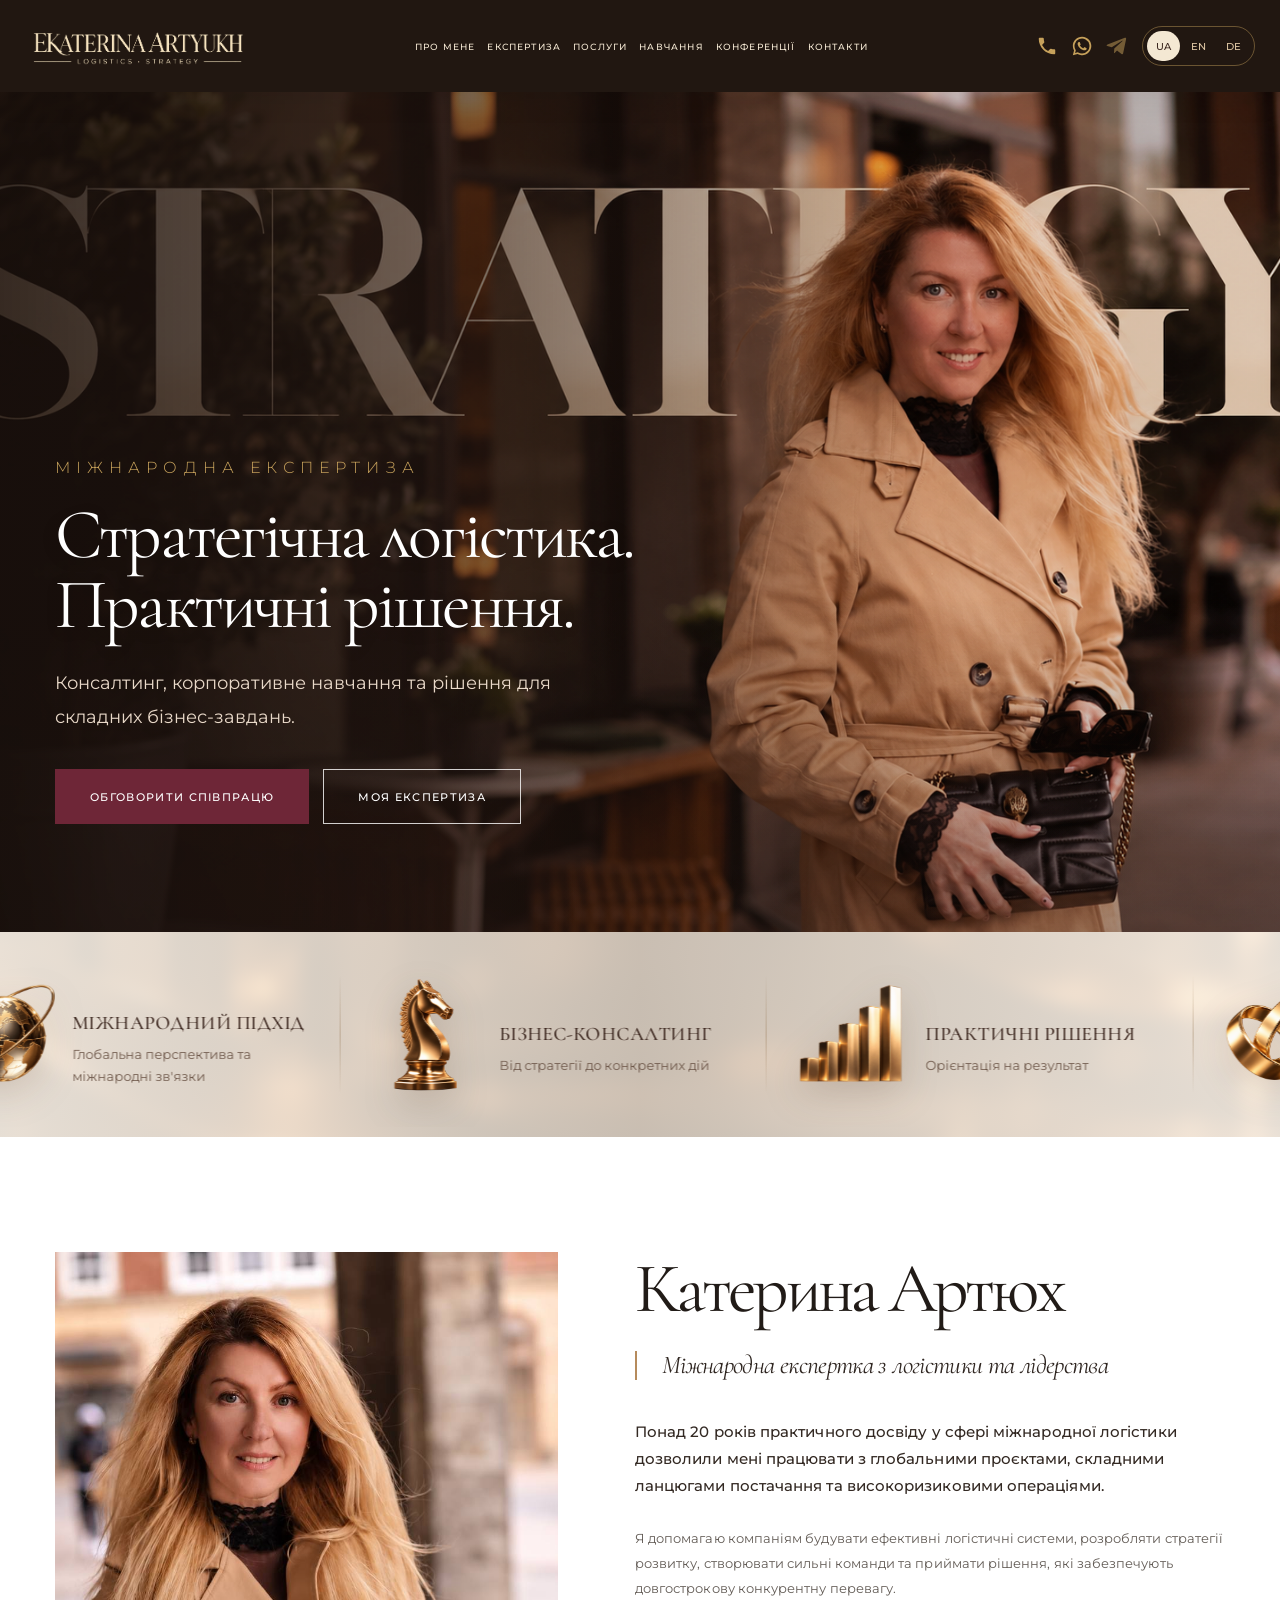
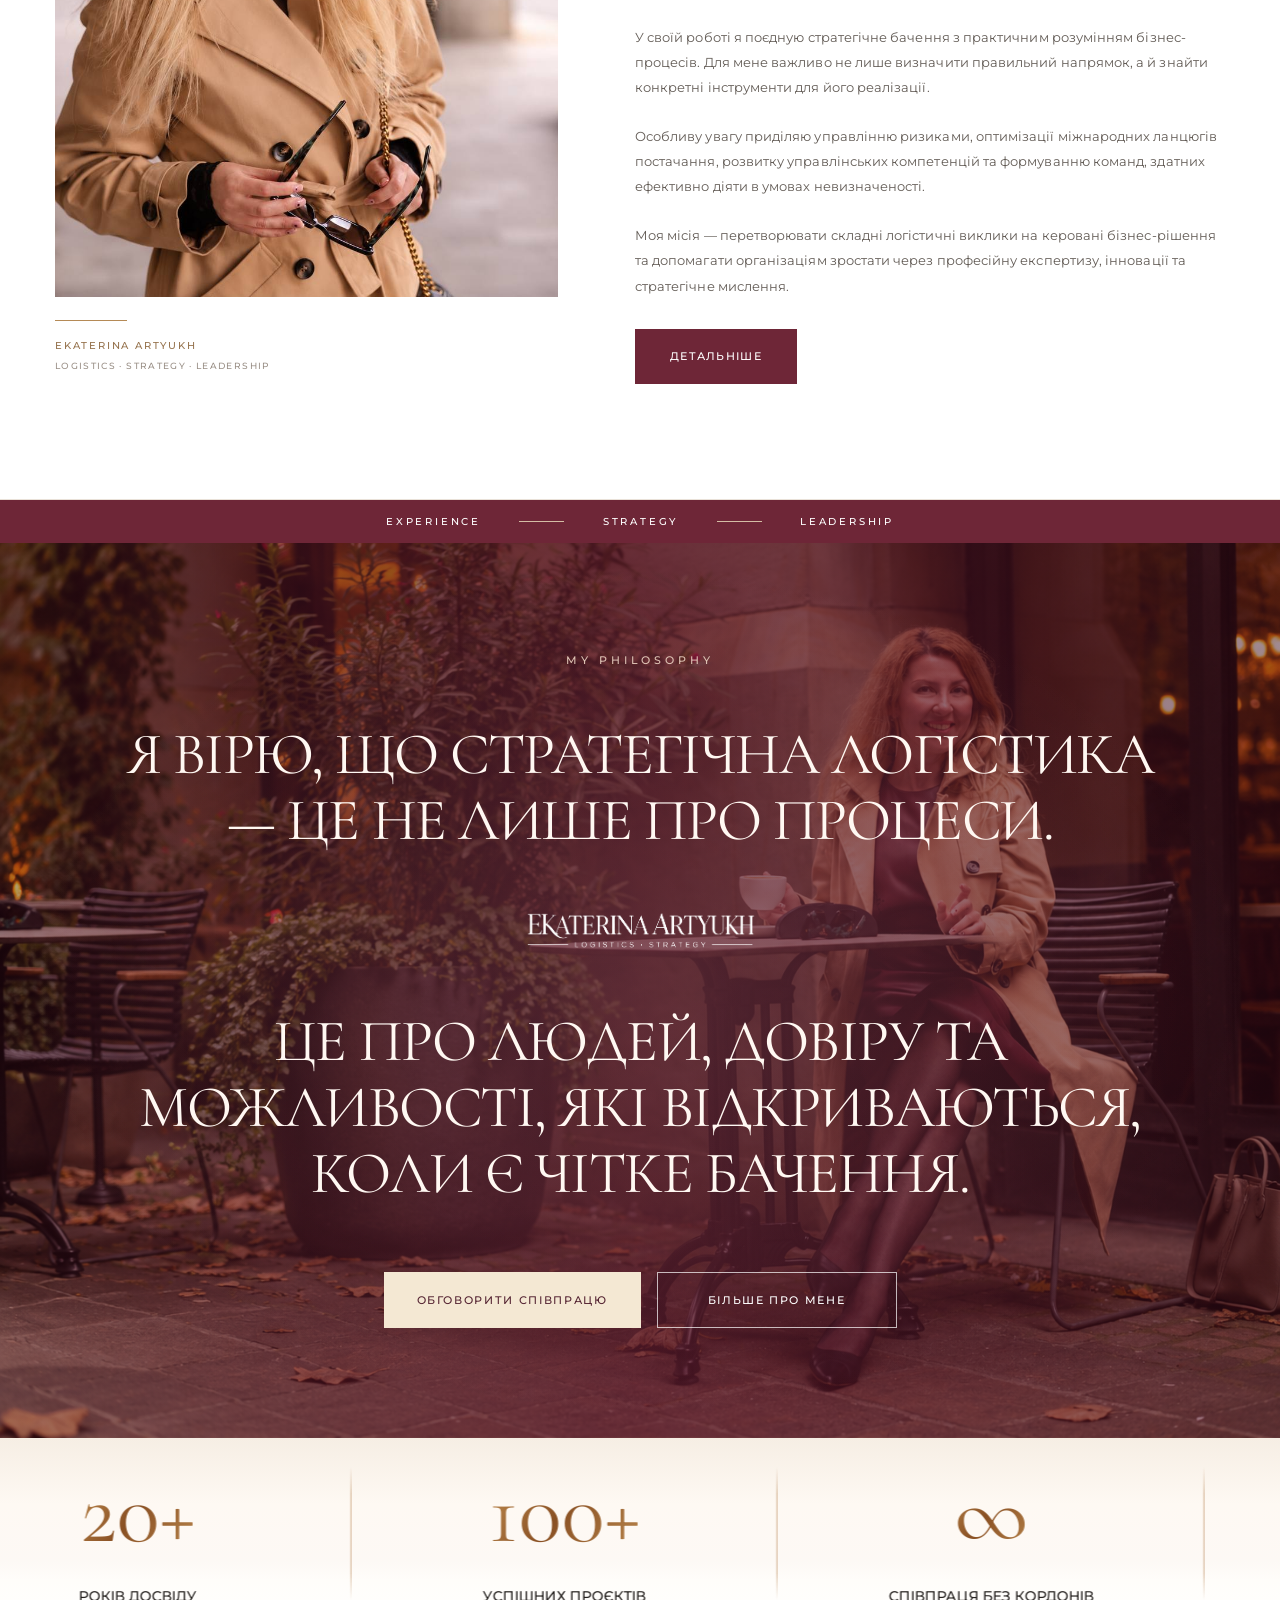
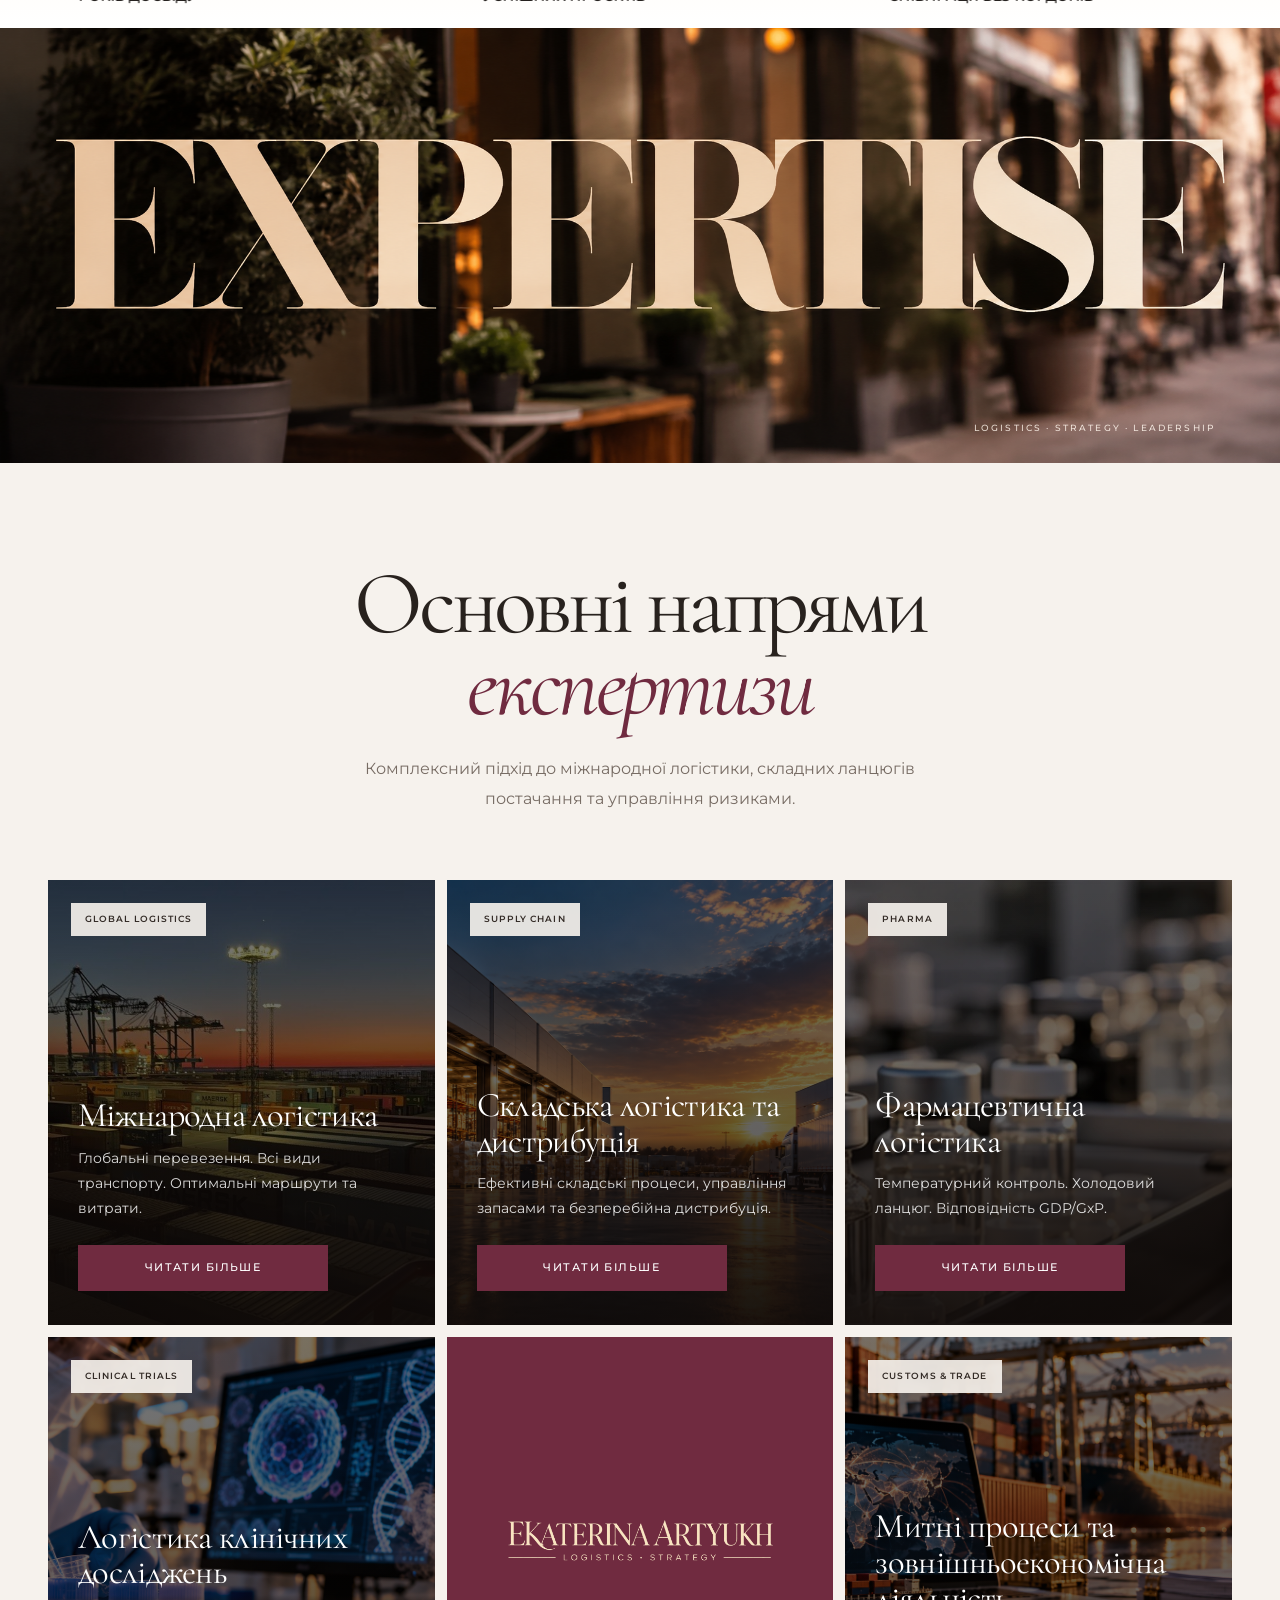
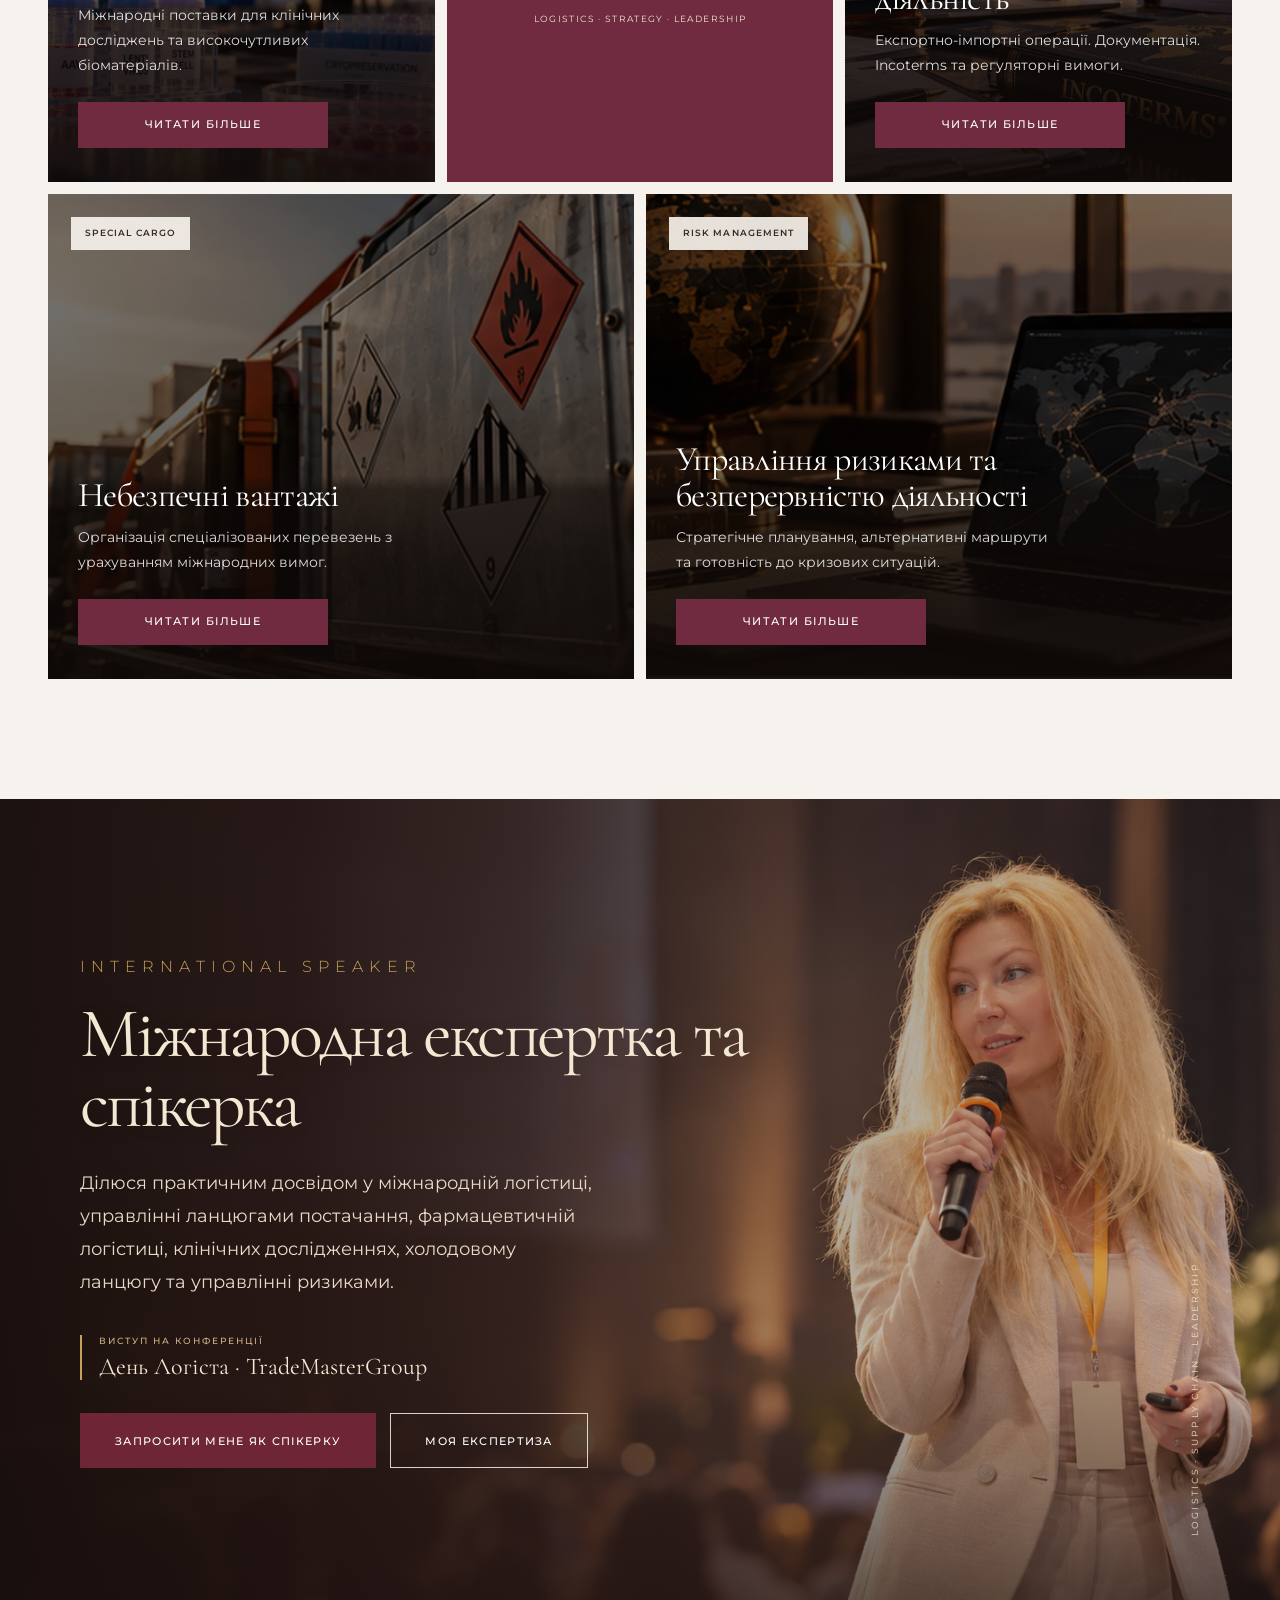
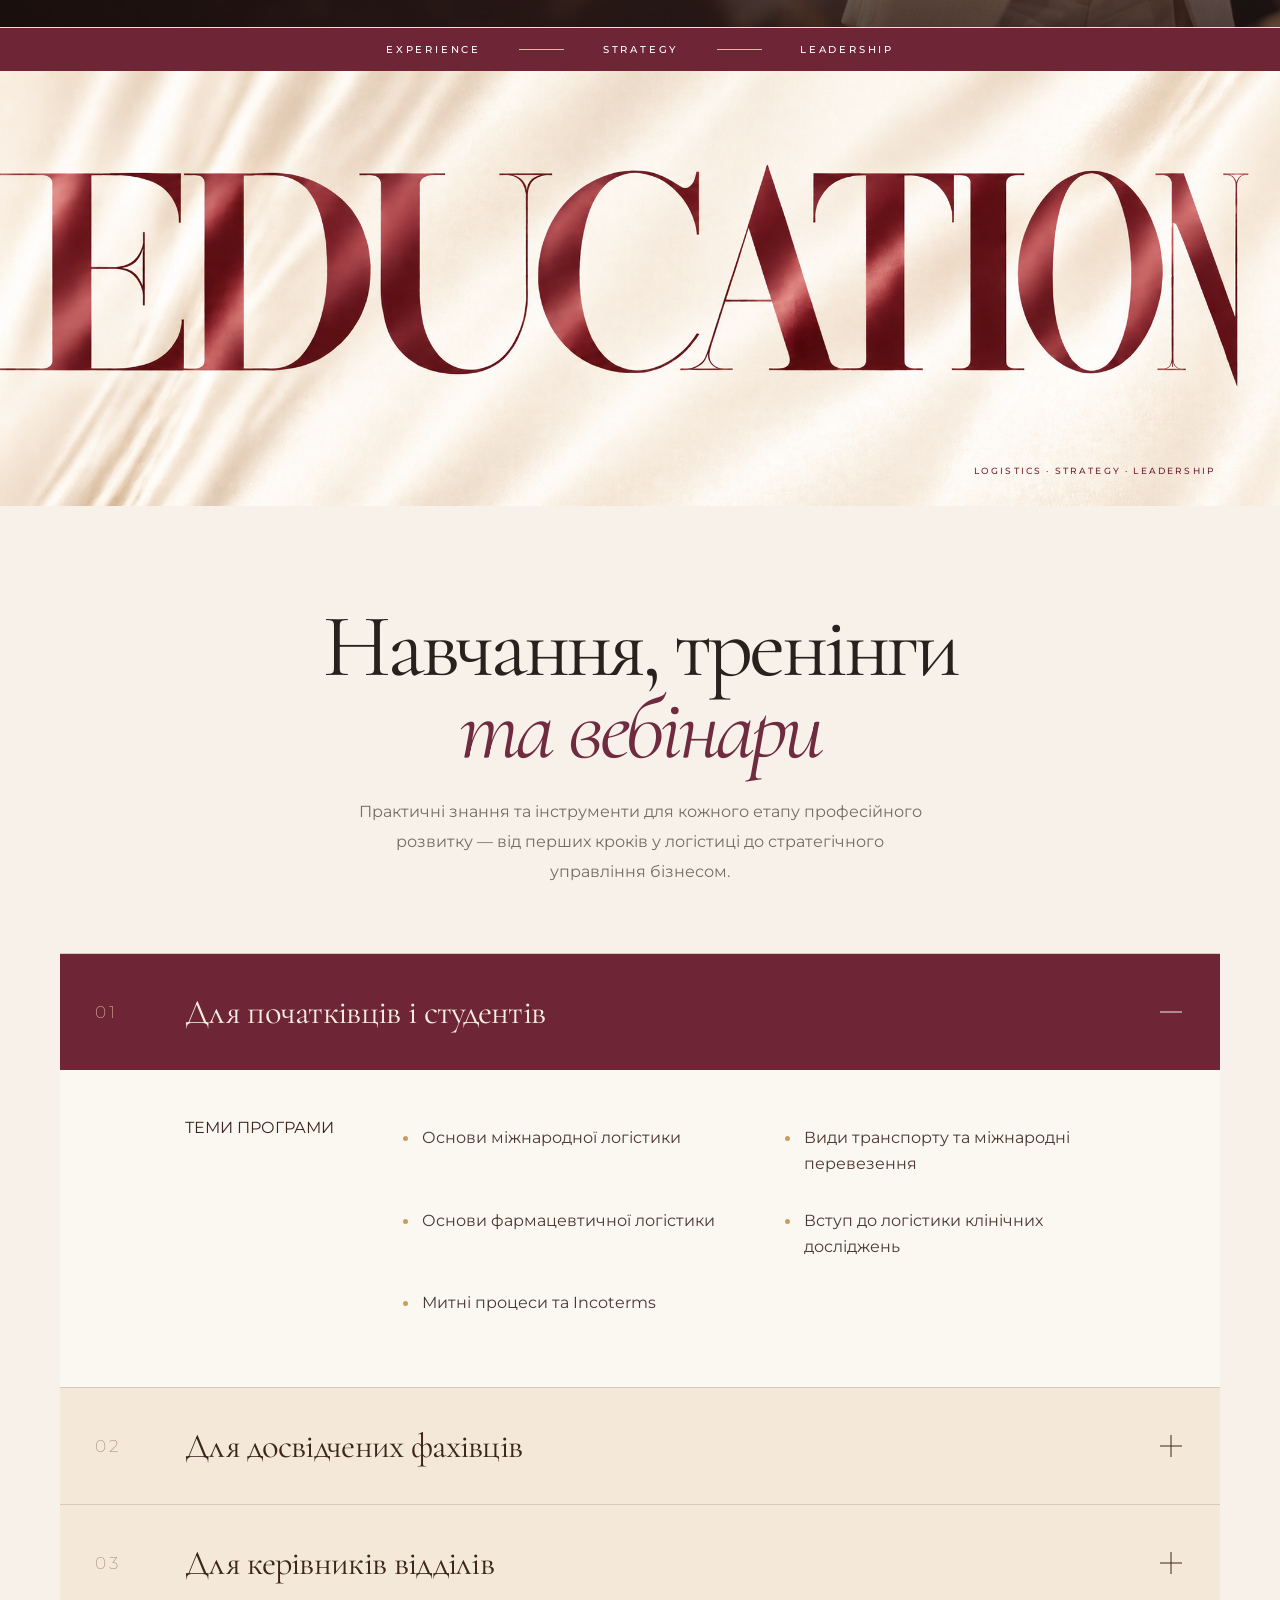
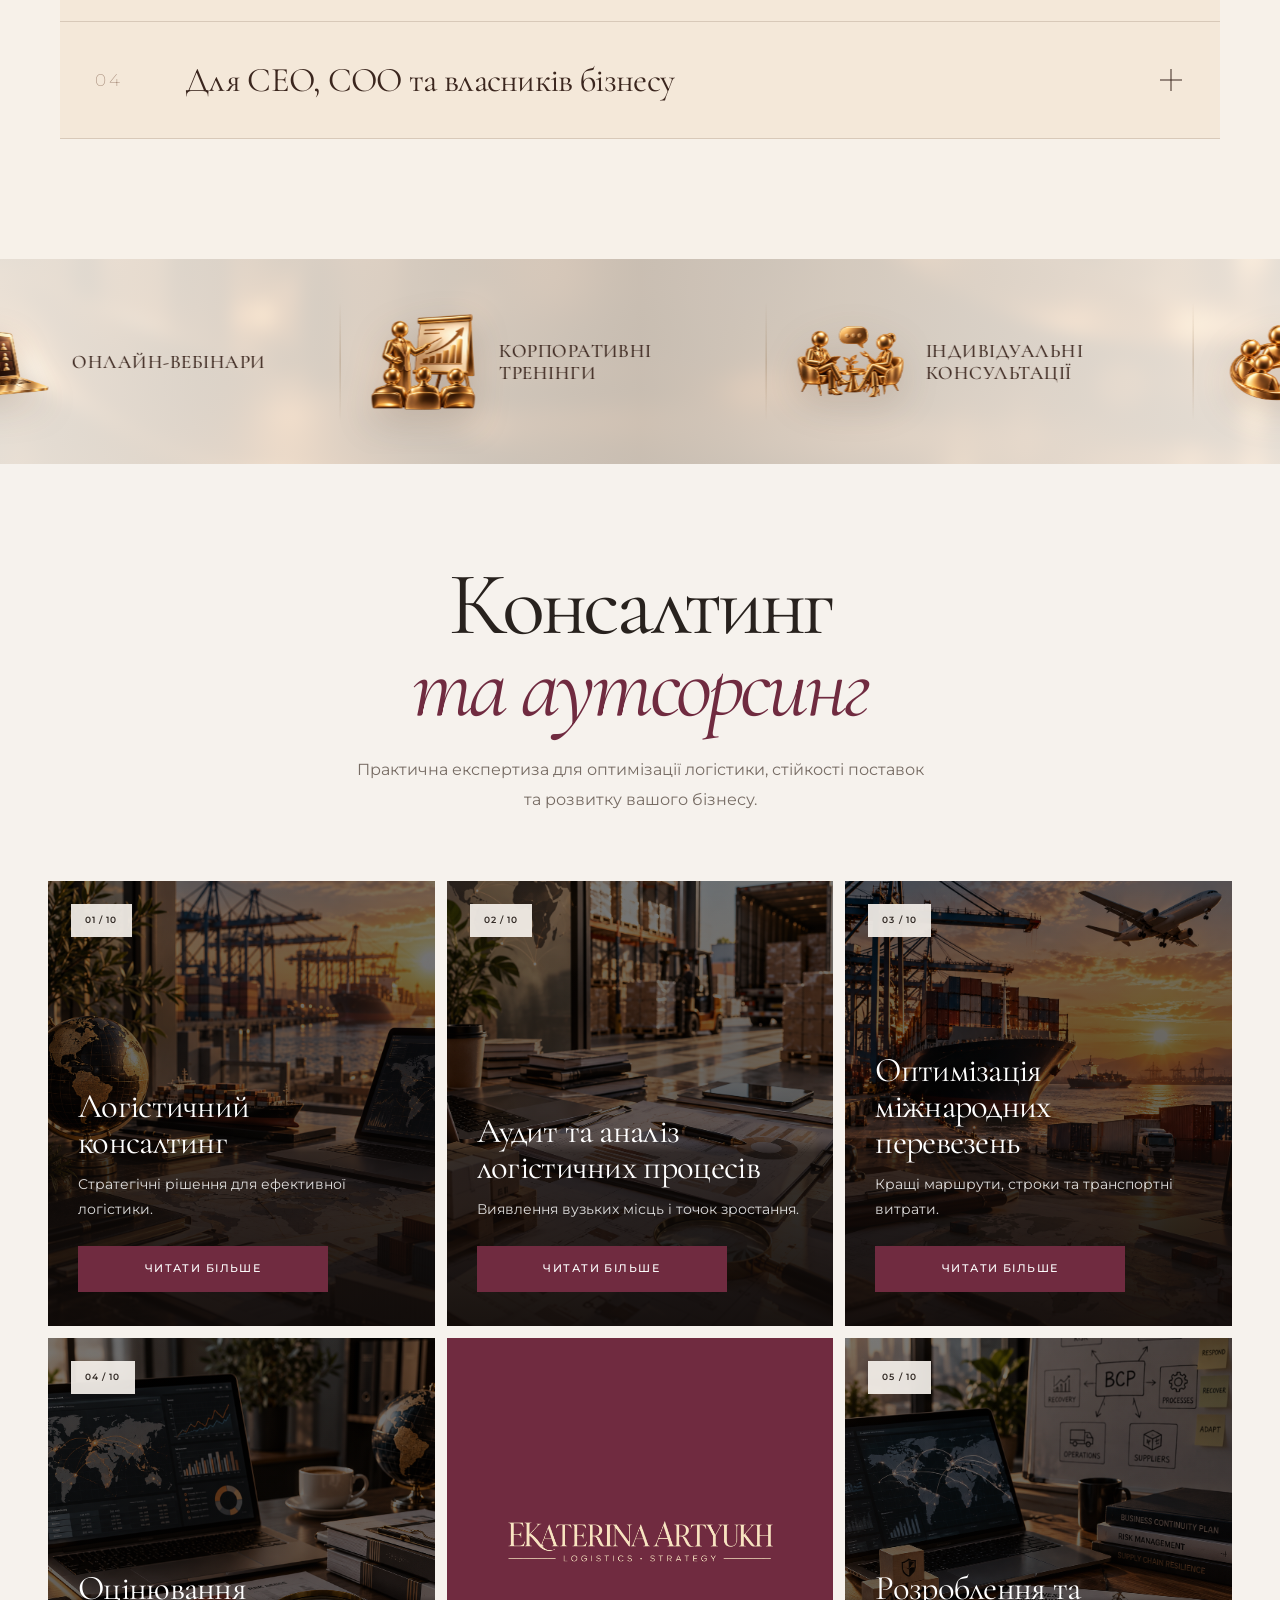
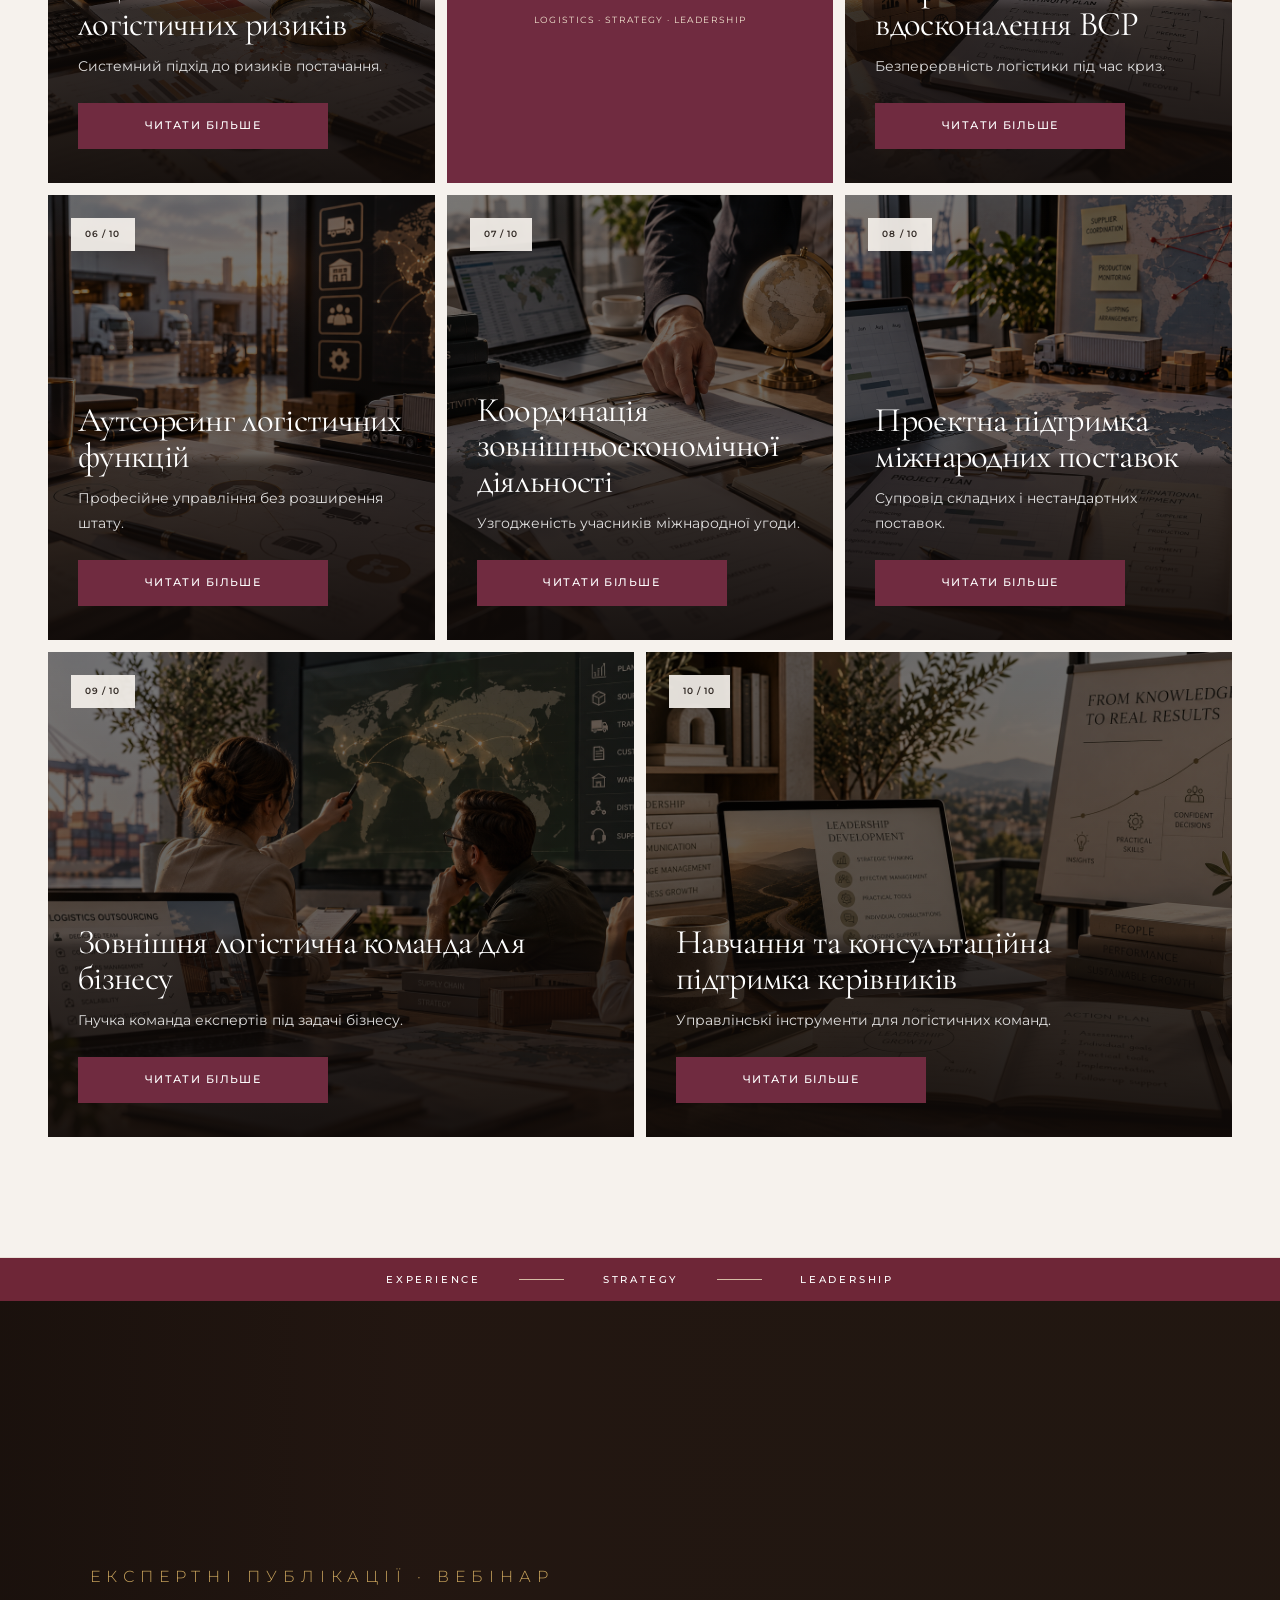
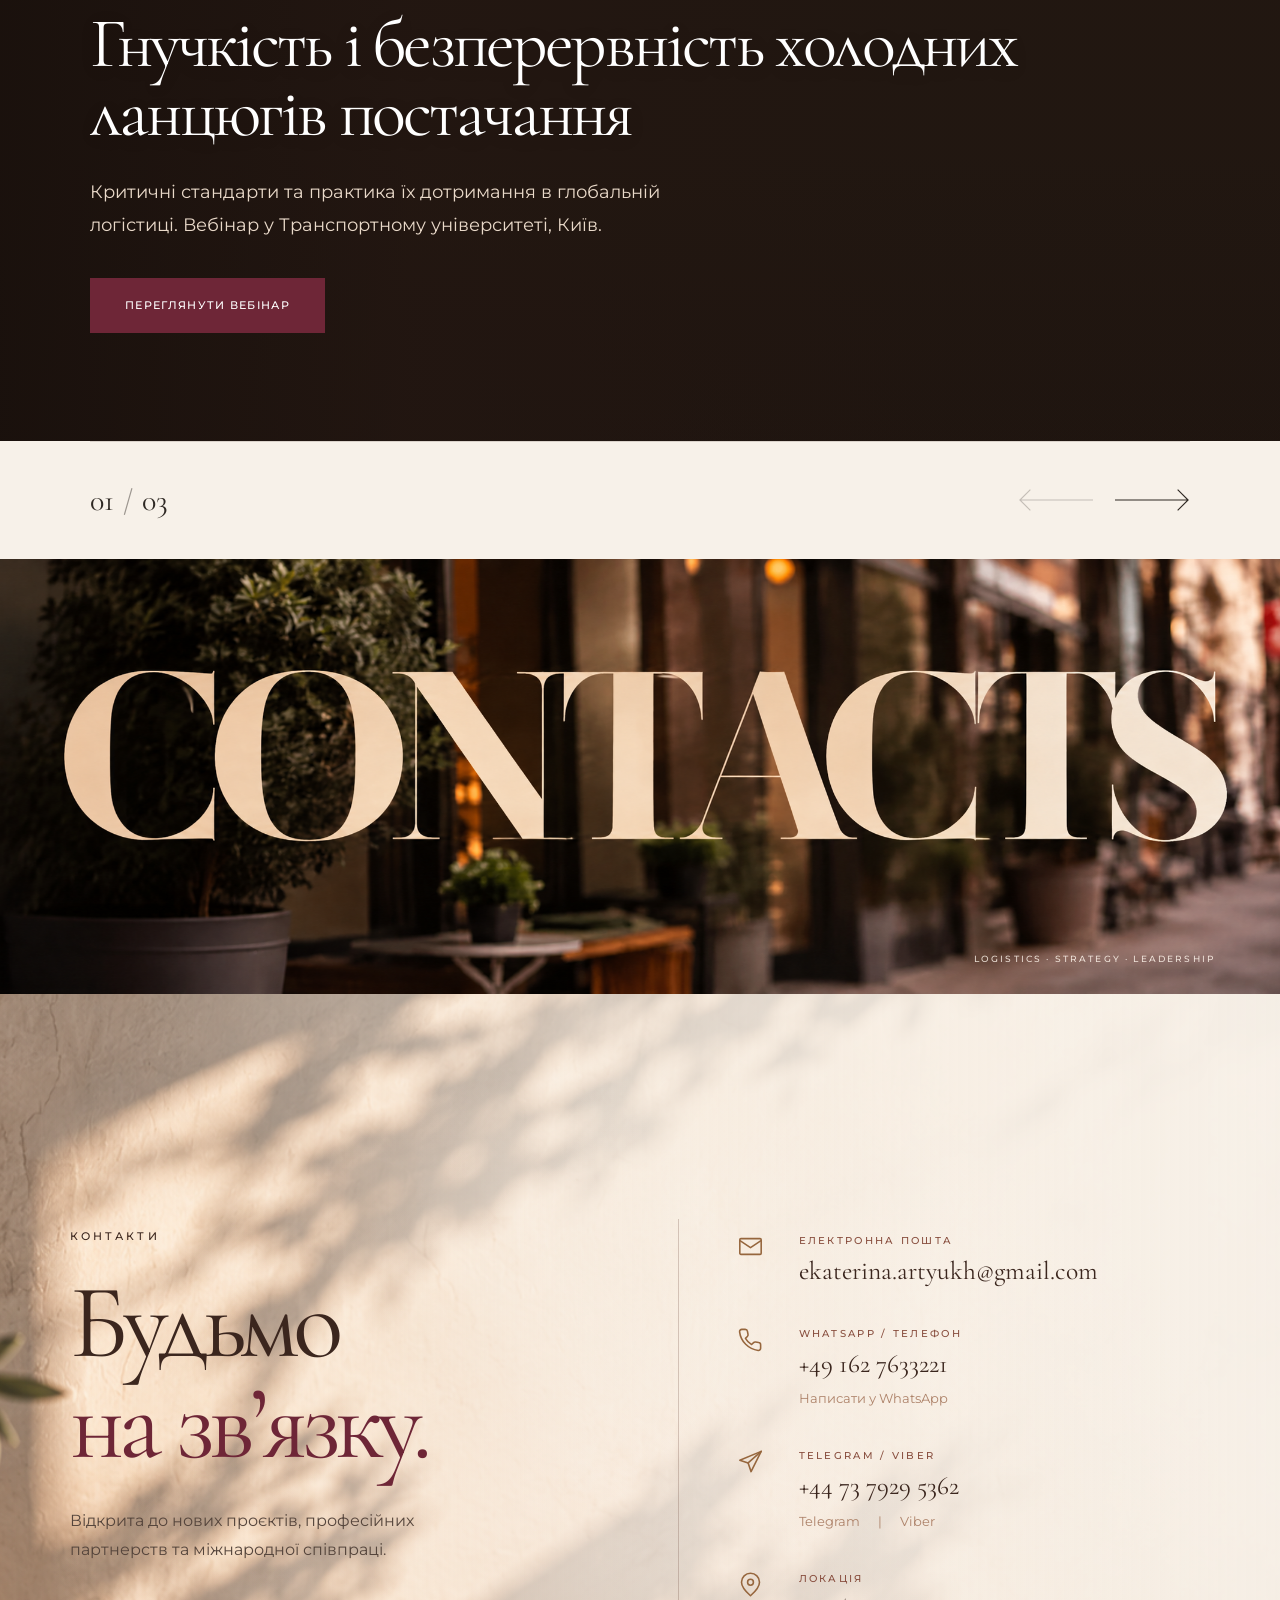
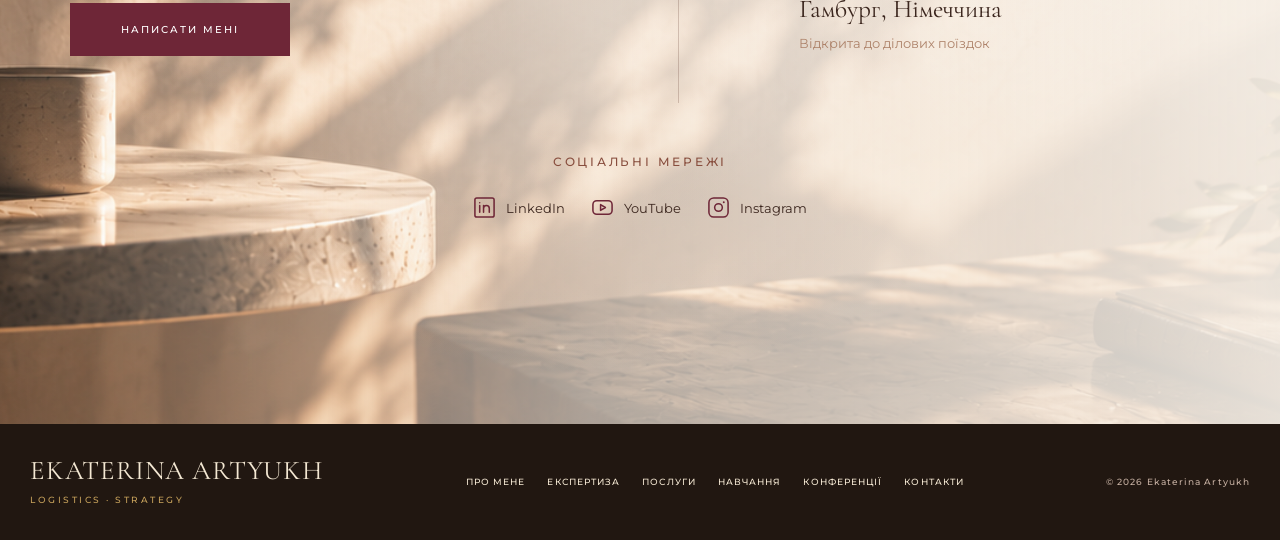
==== index.html @ 6950d3d9 "Add files via upload" ====
<!doctype html>

<html lang="uk">
  <head>
    <meta charset="utf-8" />
    <meta content="width=device-width, initial-scale=1" name="viewport" />
    <meta content="#f4eee8" name="theme-color" />
    <meta
      content="Ekaterina Artyukh — стратегічна логістика, консалтинг, корпоративне навчання та міжнародна співпраця."
      name="description"
      data-i18n-content="pageDescription"
    />
    <title>Ekaterina Artyukh — Стратегічна логістика та консалтинг</title>
    <link href="https://fonts.googleapis.com" rel="preconnect" />
    <link crossorigin="" href="https://fonts.gstatic.com" rel="preconnect" />
    <link
      href="https://fonts.googleapis.com/css2?family=Cormorant+Garamond:wght@400;500;600&amp;family=Montserrat:wght@400;500;600&amp;display=swap"
      rel="stylesheet"
    />
    <link href="style.css" rel="stylesheet" />
    <script defer src="translations.js"></script>
    <script defer="" src="app.js"></script>
  </head>
  <body>
    <header class="site-header" id="top">
      <div class="header-inner">
        <a
          aria-label="Ekaterina Artyukh — головна"
          data-i18n-aria-label="brandAria"
          class="brand"
          href="#top"
          ><img
            alt="Ekaterina Artyukh — Logistics · Strategy"
            decoding="async"
            height="104"
            src="img/ekaterina-logo-white.webp"
            width="320"
        /></a>
        <nav
          aria-label="Основна навігація"
          data-i18n-aria-label="navMain"
          class="desktop-nav"
        >
          <a data-i18n="about" href="#about">ПРО МЕНЕ</a
          ><a data-i18n="expertise" href="#top">ЕКСПЕРТИЗА</a
          ><a data-i18n="services" href="#services">ПОСЛУГИ</a
          ><a data-i18n="training" href="#training">НАВЧАННЯ</a
          ><a data-i18n="speaking" href="#speaking">КОНФЕРЕНЦІЇ</a
          ><a data-i18n="contact" href="#contact">КОНТАКТИ</a>
        </nav>
        <div class="header-actions">
          <div
            aria-label="Соціальні мережі"
            data-i18n-aria-label="socialMedia"
            class="social-links"
          >
            <a
              aria-label="Телефон — +49 162 7633221"
              class="social-icon"
              href="tel:+491627633221"
              title="Телефон"
              data-i18n-title="phoneTitle"
              ><svg aria-hidden="true" viewbox="0 0 24 24">
                <path
                  d="M6.62 10.79a15.05 15.05 0 006.59 6.59l2.2-2.2a1 1 0 011.01-.24c1.12.37 2.33.56 3.58.56a1 1 0 011 1V20a1 1 0 01-1 1C10.61 21 3 13.39 3 4a1 1 0 011-1h3.5a1 1 0 011 1c0 1.25.2 2.46.56 3.58a1 1 0 01-.25 1.01z"
                ></path></svg></a
            ><a
              aria-label="WhatsApp — +49 162 7633221"
              class="social-icon"
              href="https://wa.me/491627633221"
              rel="noopener noreferrer"
              target="_blank"
              title="WhatsApp"
              ><svg aria-hidden="true" viewbox="0 0 24 24">
                <path
                  d="M12.04 2C6.51 2 2 6.49 2 12c0 1.76.46 3.48 1.33 5L2 22l5.13-1.34A10 10 0 1012.04 2zm0 18.16c-1.5 0-2.96-.4-4.24-1.16l-.3-.18-3.04.8.81-2.97-.2-.31A8.14 8.14 0 1112.04 20.16zm4.47-6.1c-.24-.12-1.44-.71-1.66-.79-.22-.08-.38-.12-.54.12-.16.24-.62.79-.76.95-.14.16-.28.18-.52.06-.24-.12-1.01-.37-1.92-1.18-.71-.63-1.19-1.41-1.33-1.65-.14-.24-.01-.37.11-.49.11-.11.24-.28.36-.42.12-.14.16-.24.24-.4.08-.16.04-.3-.02-.42-.06-.12-.54-1.3-.74-1.78-.19-.46-.38-.4-.54-.41h-.46c-.16 0-.42.06-.64.3-.22.24-.84.82-.84 2s.86 2.32.98 2.48c.12.16 1.7 2.6 4.12 3.64.58.25 1.03.4 1.38.51.58.18 1.1.16 1.52.1.46-.07 1.44-.59 1.64-1.16.2-.57.2-1.06.14-1.16-.06-.1-.22-.16-.46-.28z"
                ></path></svg></a
            ><span
              aria-label="Telegram — посилання очікується"
              data-i18n-aria-label="telegramPending"
              class="social-icon social-icon--pending"
              role="img"
              title="Telegram: потрібен нікнейм або посилання"
              data-i18n-title="telegramTitle"
              ><svg aria-hidden="true" viewbox="0 0 24 24">
                <path
                  d="M21.9 4.6 18.7 19.8c-.24 1.07-.87 1.33-1.77.83l-4.9-3.6-2.36 2.28c-.26.26-.48.48-.98.48l.35-4.96L18.1 6.6c.4-.35-.09-.55-.62-.2L6.26 13.47l-4.83-1.5c-1.05-.33-1.07-1.05.22-1.56L20.53 3.1c.88-.33 1.65.2 1.37 1.5z"
                ></path>
              </svg>
            </span>
          </div>
          <div
            aria-label="Оберіть мову"
            data-i18n-aria-label="chooseLanguage"
            class="lang-switch"
            role="group"
          >
            <button
              aria-pressed="true"
              class="active"
              data-lang="uk"
              type="button"
            >
              UA</button
            ><button aria-pressed="false" data-lang="en" type="button">
              EN</button
            ><button aria-pressed="false" data-lang="de" type="button">
              DE
            </button>
          </div>
          <button
            aria-controls="mobile-nav"
            aria-expanded="false"
            aria-label="Відкрити меню"
            class="menu-toggle"
            type="button"
          >
            <span></span><span></span><span></span>
          </button>
        </div>
      </div>
      <nav
        aria-label="Мобільна навігація"
        data-i18n-aria-label="navMobile"
        class="mobile-nav"
        id="mobile-nav"
        inert=""
      >
        <a data-i18n="about" href="#about">ПРО МЕНЕ</a
        ><a data-i18n="expertise" href="#top">ЕКСПЕРТИЗА</a
        ><a data-i18n="services" href="#services">ПОСЛУГИ</a
        ><a data-i18n="training" href="#training">НАВЧАННЯ</a
        ><a data-i18n="speaking" href="#speaking">КОНФЕРЕНЦІЇ</a
        ><a data-i18n="contact" href="#contact">КОНТАКТИ</a>
        <div
          aria-label="Соціальні мережі"
          data-i18n-aria-label="socialMedia"
          class="social-links"
        >
          <a
            aria-label="Телефон — +49 162 7633221"
            class="social-icon"
            href="tel:+491627633221"
            title="Телефон"
            data-i18n-title="phoneTitle"
            ><svg aria-hidden="true" viewbox="0 0 24 24">
              <path
                d="M6.62 10.79a15.05 15.05 0 006.59 6.59l2.2-2.2a1 1 0 011.01-.24c1.12.37 2.33.56 3.58.56a1 1 0 011 1V20a1 1 0 01-1 1C10.61 21 3 13.39 3 4a1 1 0 011-1h3.5a1 1 0 011 1c0 1.25.2 2.46.56 3.58a1 1 0 01-.25 1.01z"
              ></path></svg></a
          ><a
            aria-label="WhatsApp — +49 162 7633221"
            class="social-icon"
            href="https://wa.me/491627633221"
            rel="noopener noreferrer"
            target="_blank"
            title="WhatsApp"
          >
            <svg aria-hidden="true" viewbox="0 0 24 24">
              <path
                d="M12.04 2C6.51 2 2 6.49 2 12c0 1.76.46 3.48 1.33 5L2 22l5.13-1.34A10 10 0 1012.04 2zm0 18.16c-1.5 0-2.96-.4-4.24-1.16l-.3-.18-3.04.8.81-2.97-.2-.31A8.14 8.14 0 1112.04 20.16zm4.47-6.1c-.24-.12-1.44-.71-1.66-.79-.22-.08-.38-.12-.54.12-.16.24-.62.79-.76.95-.14.16-.28.18-.52.06-.24-.12-1.01-.37-1.92-1.18-.71-.63-1.19-1.41-1.33-1.65-.14-.24-.01-.37.11-.49.11-.11.24-.28.36-.42.12-.14.16-.24.24-.4.08-.16.04-.3-.02-.42-.06-.12-.54-1.3-.74-1.78-.19-.46-.38-.4-.54-.41h-.46c-.16 0-.42.06-.64.3-.22.24-.84.82-.84 2s.86 2.32.98 2.48c.12.16 1.7 2.6 4.12 3.64.58.25 1.03.4 1.38.51.58.18 1.1.16 1.52.1.46-.07 1.44-.59 1.64-1.16.2-.57.2-1.06.14-1.16-.06-.1-.22-.16-.46-.28z"
              ></path>
            </svg> </a
          ><a
            aria-label="Viber — відкрити Viber"
            class="social-icon"
            href="viber://chat?number=%2B491627633221"
            title="Viber"
            data-i18n-title="viberTitle"
          >
            <svg aria-hidden="true" viewbox="0 0 24 24">
              <path
                d="M12 2C6.5 2 3 5.5 3 11c0 2.4.7 4.2 2 5.6L4 21l4.6-1.2c1.1.5 2.2.7 3.4.7 5.5 0 9-3.5 9-9S17.5 2 12 2zm4.7 13.7c-.3.8-1.5 1.5-2.2 1.5-1.8 0-5.9-3.7-6.7-5.9-.3-.9-.2-1.7.3-2.2.2-.2.5-.3.8-.3.2 0 .4 0 .6.5l.8 1.8c.1.3 0 .5-.2.7l-.6.7c.5 1.1 1.5 2 2.6 2.6l.7-.7c.2-.2.4-.3.7-.2l1.8.8c.4.2.5.4.4.7z"
              ></path>
            </svg>
          </a>
          <span
            aria-label="Telegram — посилання очікується"
            data-i18n-aria-label="telegramPending"
            class="social-icon social-icon--pending"
            role="img"
            title="Telegram: потрібен нікнейм або посилання"
            data-i18n-title="telegramTitle"
          >
            <svg aria-hidden="true" viewbox="0 0 24 24">
              <path
                d="M21.9 4.6 18.7 19.8c-.24 1.07-.87 1.33-1.77.83l-4.9-3.6-2.36 2.28c-.26.26-.48.48-.98.48l.35-4.96L18.1 6.6c.4-.35-.09-.55-.62-.2L6.26 13.47l-4.83-1.5c-1.05-.33-1.07-1.05.22-1.56L20.53 3.1c.88-.33 1.65.2 1.37 1.5z"
              ></path>
            </svg>
          </span>
        </div>
      </nav>
    </header>
    <main>
      <section aria-labelledby="hero-title" class="hero">
        <div
          aria-label="Катерина Артюх — міжнародна експертка з логістики"
          data-i18n-aria-label="heroImage"
          class="hero-photo"
          role="img"
        ></div>
        <div class="hero-shade"></div>
        <div class="hero-content">
          <p class="eyebrow" data-i18n="eyebrow">МІЖНАРОДНА ЕКСПЕРТИЗА</p>
          <h1 data-i18n="title" id="hero-title" class="title">
            Стратегічна логістика.<br />Практичні рішення.
          </h1>
          <p class="hero-copy" data-i18n="description">
            Консалтинг, корпоративне навчання та рішення для складних
            бізнес-завдань.
          </p>
          <div class="hero-buttons">
            <a
              class="btn btn-primary"
              data-i18n="cta"
              href="https://wa.me/491627633221"
              >ОБГОВОРИТИ СПІВПРАЦЮ</a
            ><a
              class="btn btn-outline"
              data-i18n="secondary"
              href="https://wa.me/491627633221"
              >МОЯ ЕКСПЕРТИЗА</a
            >
          </div>
        </div>
      </section>

      <section
        class="benefits benefits-hero"
        aria-label="Наші переваги"
        data-i18n-aria-label="benefitsAria"
      >
        <div class="benefits-carousel" id="benefitsCarousel">
          <div class="benefits-track">
            <article class="benefit">
              <img
                class="benefit-icon"
                src="img/globe.png"
                alt=""
                draggable="false"
              />
              <div class="benefit-content">
                <h3 data-i18n="b1">МІЖНАРОДНИЙ ПІДХІД</h3>
                <p data-i18n="b1s">
                  Глобальна перспектива та міжнародні зв'язки
                </p>
              </div>
            </article>

            <article class="benefit">
              <img
                class="benefit-icon"
                src="img/chess.png"
                alt=""
                draggable="false"
              />
              <div class="benefit-content">
                <h3 data-i18n="b2">БІЗНЕС-КОНСАЛТИНГ</h3>

                <p data-i18n="b2s">Від стратегії до конкретних дій</p>
              </div>
            </article>

            <article class="benefit">
              <img
                class="benefit-icon"
                src="img/chart.png"
                alt=""
                draggable="false"
              />
              <div class="benefit-content">
                <h3 data-i18n="b3">ПРАКТИЧНІ РІШЕННЯ</h3>
                <p data-i18n="b3s">Орієнтація на результат</p>
              </div>
            </article>

            <article class="benefit">
              <img
                class="benefit-icon"
                src="img/rings.png"
                alt=""
                draggable="false"
              />
              <div class="benefit-content">
                <h3 data-i18n="b4">ЛЮДИ ТА ПАРТНЕРСТВО</h3>
                <p data-i18n="b4s">Довгострокові відносини та розвиток</p>
              </div>
            </article>
          </div>
        </div>
      </section>

      <section
        class="about-section section"
        id="about"
        aria-labelledby="about-title"
      >
        <div class="about-container">
          <div class="about-layout">
            <div class="about-visual">
              <div class="about-photo-frame">
                <img
                  src="img/about.jpg"
                  alt="Катерина Артюх — міжнародна експертка з логістики та лідерства"
                  data-i18n-alt="aboutImage"
                  class="about-photo"
                  loading="lazy"
                  decoding="async"
                />
              </div>

              <div class="about-photo-caption">
                <span class="about-caption-line"></span>
                <span>EKATERINA ARTYUKH</span>
                <span>LOGISTICS · STRATEGY · LEADERSHIP</span>
              </div>
            </div>

            <div class="about-info">
              <h2 class="about-title" id="about-title" data-i18n="aboutHeading">
                Катерина Артюх
              </h2>

              <div class="about-subtitle">
                <p data-i18n="aboutSubtitle">
                  Міжнародна експертка з логістики та лідерства
                </p>
              </div>

              <div class="about-text">
                <p class="about-intro" data-i18n="aboutIntro">
                  Понад 20 років практичного досвіду у сфері міжнародної
                  логістики дозволили мені працювати з глобальними проєктами,
                  складними ланцюгами постачання та високоризиковими операціями.
                </p>

                <p data-i18n="aboutP2">
                  Я допомагаю компаніям будувати ефективні логістичні системи,
                  розробляти стратегії розвитку, створювати сильні команди та
                  приймати рішення, які забезпечують довгострокову конкурентну
                  перевагу.
                </p>

                <p data-i18n="aboutP3">
                  У своїй роботі я поєдную стратегічне бачення з практичним
                  розумінням бізнес-процесів. Для мене важливо не лише визначити
                  правильний напрямок, а й знайти конкретні інструменти для його
                  реалізації.
                </p>

                <p data-i18n="aboutP4">
                  Особливу увагу приділяю управлінню ризиками, оптимізації
                  міжнародних ланцюгів постачання, розвитку управлінських
                  компетенцій та формуванню команд, здатних ефективно діяти в
                  умовах невизначеності.
                </p>

                <p data-i18n="aboutP5">
                  Моя місія — перетворювати складні логістичні виклики на
                  керовані бізнес-рішення та допомагати організаціям зростати
                  через професійну експертизу, інновації та стратегічне
                  мислення.
                </p>
              </div>
              <button
                type="button"
                class="btn btn-primary about-details-trigger"
                data-about-open
                data-i18n="aboutDetailsButton"
                aria-haspopup="dialog"
              >
                ДЕТАЛЬНІШЕ
              </button>
            </div>
          </div>
        </div>
      </section>
      <div class="about-bottom">
        <span>EXPERIENCE</span>
        <span class="about-bottom-line"></span>
        <span>STRATEGY</span>
        <span class="about-bottom-line"></span>
        <span>LEADERSHIP</span>
      </div>
      <section class="quote-section" aria-label="Філософія Катерини Артюх">
        <div class="quote-section__content">
          <span class="quote-section__eyebrow"> MY PHILOSOPHY </span>

          <blockquote class="quote-section__quote">
            <p data-i18n="quoteFirst">
              Я ВІРЮ, ЩО СТРАТЕГІЧНА ЛОГІСТИКА — ЦЕ НЕ ЛИШЕ ПРО ПРОЦЕСИ.
            </p>

            <div class="quote-section__logo">
              <img
                src="img/ekaterina-logo-white.webp"
                alt="Ekaterina Artyukh"
                loading="lazy"
              />
            </div>

            <p data-i18n="quoteSecond">
              ЦЕ ПРО ЛЮДЕЙ, ДОВІРУ ТА МОЖЛИВОСТІ, ЯКІ ВІДКРИВАЮТЬСЯ, КОЛИ Є
              ЧІТКЕ БАЧЕННЯ.
            </p>
          </blockquote>

          <div class="quote-section__actions">
            <a
              href="https://wa.me/491627633221"
              class="quote-section__btn quote-section__btn--primary"
              data-i18n="quoteCta"
              target="_blank"
              rel="noopener noreferrer"
            >
              ОБГОВОРИТИ СПІВПРАЦЮ
            </a>

            <a
              href="#about"
              class="quote-section__btn quote-section__btn--outline"
              data-i18n="quoteMore"
            >
              БІЛЬШЕ ПРО МЕНЕ
            </a>
          </div>
        </div>
      </section>

      <section class="stats-section" aria-label="Наші досягнення">
        <div class="stats-carousel" id="statsCarousel">
          <div class="stats-track">
            <article class="stats-item">
              <span class="stats-number">20+</span>
              <p data-i18n="stat1">РОКІВ ДОСВІДУ</p>
            </article>

            <article class="stats-item">
              <span class="stats-number">100+</span>
              <p data-i18n="stat2">УСПІШНИХ ПРОЄКТІВ</p>
            </article>
            <article class="stats-item">
              <span class="stats-number">∞</span>
              <p data-i18n="stat3">СПІВПРАЦЯ БЕЗ КОРДОНІВ</p>
            </article>
            <article class="stats-item">
              <span class="stats-number">100%</span>
              <p data-i18n="stat4">ОРІЄНТАЦІЯ НА РЕЗУЛЬТАТ</p>
            </article>
          </div>
        </div>
      </section>

      <section class="expertise-section" id="expertise">
        <div
          class="expertise-banner"
          role="img"
          aria-label="EXPERTISE — напрями експертизи"
        >
          <span class="expertise-banner-caption">
            LOGISTICS · STRATEGY · LEADERSHIP
          </span>
        </div>

        <div class="expertise-container">
          <header class="expertise-heading">
            <h2>
              <span data-i18n="expertiseTitleFirst"> Основні напрями </span>
              <em data-i18n="expertiseTitleSecond"> експертизи </em>
            </h2>

            <p data-i18n="expertiseIntro">
              Комплексний підхід до міжнародної логістики, складних ланцюгів
              постачання та управління ризиками.
            </p>
          </header>

          <div class="expertise-viewport" id="expertiseCarousel">
            <div class="expertise-grid">
              <article class="expertise-card" data-expertise="international">
                <img
                  class="expertise-card-image"
                  src="img/expertise-international.webp"
                  alt=""
                  loading="lazy"
                />

                <span
                  class="expertise-card-tag"
                  data-i18n="expTagInternational"
                >
                  GLOBAL LOGISTICS
                </span>

                <div class="expertise-card-body">
                  <h3 data-i18n="expInternational">Міжнародна логістика</h3>

                  <p data-i18n="expInternationalDesc">
                    Глобальні перевезення. Всі види транспорту. Оптимальні
                    маршрути та витрати.
                  </p>

                  <button
                    type="button"
                    class="expertise-card-btn"
                    data-open-expertise="international"
                  >
                    <span data-i18n="expertiseMore"> ЧИТАТИ БІЛЬШЕ </span>
                  </button>
                </div>
              </article>

              <article class="expertise-card" data-expertise="warehouse">
                <img
                  class="expertise-card-image"
                  src="img/expertise-warehouse.webp"
                  alt=""
                  loading="lazy"
                />

                <span class="expertise-card-tag" data-i18n="expTagWarehouse">
                  SUPPLY CHAIN
                </span>

                <div class="expertise-card-body">
                  <h3 data-i18n="expWarehouse">
                    Складська логістика та дистрибуція
                  </h3>

                  <p data-i18n="expWarehouseDesc">
                    Ефективні складські процеси, управління запасами та
                    безперебійна дистрибуція.
                  </p>

                  <button
                    type="button"
                    class="expertise-card-btn"
                    data-open-expertise="warehouse"
                  >
                    <span data-i18n="expertiseMore"> ЧИТАТИ БІЛЬШЕ </span>
                  </button>
                </div>
              </article>

              <article class="expertise-card" data-expertise="pharma">
                <img
                  class="expertise-card-image"
                  src="img/expertise-pharma.webp"
                  alt=""
                  loading="lazy"
                />

                <span class="expertise-card-tag" data-i18n="expTagPharma">
                  PHARMA
                </span>

                <div class="expertise-card-body">
                  <h3 data-i18n="expPharma">Фармацевтична логістика</h3>

                  <p data-i18n="expPharmaDesc">
                    Температурний контроль. Холодовий ланцюг. Відповідність
                    GDP/GxP.
                  </p>

                  <button
                    type="button"
                    class="expertise-card-btn"
                    data-open-expertise="pharma"
                  >
                    <span data-i18n="expertiseMore"> ЧИТАТИ БІЛЬШЕ </span>
                  </button>
                </div>
              </article>

              <article class="expertise-card" data-expertise="clinical">
                <img
                  class="expertise-card-image"
                  src="img/expertise-clinical.webp"
                  alt=""
                  loading="lazy"
                />

                <span class="expertise-card-tag" data-i18n="expTagClinical">
                  CLINICAL TRIALS
                </span>

                <div class="expertise-card-body">
                  <h3 data-i18n="expClinical">
                    Логістика клінічних досліджень
                  </h3>

                  <p data-i18n="expClinicalDesc">
                    Міжнародні поставки для клінічних досліджень та
                    високочутливих біоматеріалів.
                  </p>

                  <button
                    type="button"
                    class="expertise-card-btn"
                    data-open-expertise="clinical"
                  >
                    <span data-i18n="expertiseMore"> ЧИТАТИ БІЛЬШЕ </span>
                  </button>
                </div>
              </article>

              <div class="expertise-logo" aria-hidden="true">
                <img
                  src="img/ekaterina-logo-white.webp"
                  alt=""
                  loading="lazy"
                />

                <span>LOGISTICS · STRATEGY · LEADERSHIP</span>
              </div>

              <article class="expertise-card" data-expertise="customs">
                <img
                  class="expertise-card-image"
                  src="img/expertise-customs.webp"
                  alt=""
                  loading="lazy"
                />

                <span class="expertise-card-tag" data-i18n="expTagCustoms">
                  CUSTOMS & TRADE
                </span>

                <div class="expertise-card-body">
                  <h3 data-i18n="expCustoms">
                    Митні процеси та зовнішньоекономічна діяльність
                  </h3>

                  <p data-i18n="expCustomsDesc">
                    Експортно-імпортні операції. Документація. Incoterms та
                    регуляторні вимоги.
                  </p>

                  <button
                    type="button"
                    class="expertise-card-btn"
                    data-open-expertise="customs"
                  >
                    <span data-i18n="expertiseMore"> ЧИТАТИ БІЛЬШЕ </span>
                  </button>
                </div>
              </article>

              <article class="expertise-card" data-expertise="dangerous">
                <img
                  class="expertise-card-image"
                  src="img/expertise-dangerous.webp"
                  alt=""
                  loading="lazy"
                />

                <span class="expertise-card-tag" data-i18n="expTagDangerous">
                  SPECIAL CARGO
                </span>

                <div class="expertise-card-body">
                  <h3 data-i18n="expDangerous">Небезпечні вантажі</h3>

                  <p data-i18n="expDangerousDesc">
                    Організація спеціалізованих перевезень з урахуванням
                    міжнародних вимог.
                  </p>

                  <button
                    type="button"
                    class="expertise-card-btn"
                    data-open-expertise="dangerous"
                  >
                    <span data-i18n="expertiseMore"> ЧИТАТИ БІЛЬШЕ </span>
                  </button>
                </div>
              </article>

              <article class="expertise-card" data-expertise="risks">
                <img
                  class="expertise-card-image"
                  src="img/expertise-risks.webp"
                  alt=""
                  loading="lazy"
                />

                <span class="expertise-card-tag" data-i18n="expTagRisks">
                  RISK MANAGEMENT
                </span>

                <div class="expertise-card-body">
                  <h3 data-i18n="expRisks">
                    Управління ризиками та безперервністю діяльності
                  </h3>

                  <p data-i18n="expRisksDesc">
                    Стратегічне планування, альтернативні маршрути та готовність
                    до кризових ситуацій.
                  </p>

                  <button
                    type="button"
                    class="expertise-card-btn"
                    data-open-expertise="risks"
                  >
                    <span data-i18n="expertiseMore"> ЧИТАТИ БІЛЬШЕ </span>
                  </button>
                </div>
              </article>
            </div>
          </div>

          <div class="expertise-navigation">
            <span class="expertise-counter" aria-live="polite">
              <span id="expertiseCurrent">01</span>
              <span class="expertise-counter-divider">/</span>
              <span>07</span>
            </span>

            <div class="expertise-arrows">
              <button
                type="button"
                class="expertise-arrow expertise-prev"
                aria-label="Попередня картка"
              >
                <svg viewBox="0 0 80 24" aria-hidden="true">
                  <path d="M79 12H2M13 1L2 12l11 11" />
                </svg>
              </button>

              <button
                type="button"
                class="expertise-arrow expertise-next"
                aria-label="Наступна картка"
              >
                <svg viewBox="0 0 80 24" aria-hidden="true">
                  <path d="M1 12h77M67 1l11 11-11 11" />
                </svg>
              </button>
            </div>
          </div>
        </div>
      </section>

      <div
        class="expertise-modal"
        id="expertiseModal"
        role="dialog"
        aria-modal="true"
        aria-labelledby="expertiseModalTitle"
        aria-hidden="true"
        inert
      >
        <div class="expertise-modal-backdrop" data-close-expertise></div>

        <div class="expertise-modal-panel">
          <button
            class="expertise-modal-close"
            type="button"
            data-close-expertise
            aria-label="Закрити"
          >
            <span></span>
            <span></span>
          </button>

          <div class="expertise-modal-content">
            <span class="expertise-modal-eyebrow"> EXPERTISE </span>

            <h2 id="expertiseModalTitle"></h2>

            <p class="expertise-modal-intro" id="expertiseModalIntro"></p>

            <ul id="expertiseModalList"></ul>

            <a
              href="https://wa.me/491627633221"
              target="_blank"
              rel="noopener noreferrer"
              class="expertise-modal-cta"
              data-i18n="quoteCta"
            >
              ОБГОВОРИТИ СПІВПРАЦЮ
            </a>
          </div>
        </div>
      </div>

      <section
        class="speaker-section"
        id="speaking"
        aria-labelledby="speaker-title"
      >
        <div class="speaker-photo" aria-hidden="true"></div>
        <div class="speaker-overlay" aria-hidden="true"></div>

        <div class="speaker-inner">
          <div class="speaker-content">
            <div class="eyebrow">
              <span class="speaker-label-dot"></span>
              <span data-i18n="speakerEyebrow">INTERNATIONAL SPEAKER</span>
            </div>

            <h2 class="title" id="speaker-title" data-i18n="speakerTitleOne">
              Міжнародна експертка та спікерка
            </h2>

            <p class="hero-copy" data-i18n="speakerDescription">
              Ділюся практичним досвідом у міжнародній логістиці, управлінні
              ланцюгами постачання, фармацевтичній логістиці, клінічних
              дослідженнях, холодовому ланцюгу та управлінні ризиками.
            </p>

            <div class="speaker-event">
              <span class="speaker-event-line"></span>
              <div class="speaker-event-copy">
                <span class="speaker-event-type" data-i18n="speakerEventType">
                  ВИСТУП НА КОНФЕРЕНЦІЇ
                </span>
                <span class="speaker-event-name">
                  День Логіста · TradeMasterGroup
                </span>
              </div>
            </div>

            <div class="hero-buttons">
              <a
                class="btn btn-primary"
                data-i18n="speakerInvite"
                href="https://wa.me/491627633221"
                >ЗАПРОСИТИ МЕНЕ ЯК СПІКЕРКУ</a
              ><a
                class="btn btn-outline"
                data-i18n="secondary"
                href="https://wa.me/491627633221"
                >МОЯ ЕКСПЕРТИЗА</a
              >
            </div>
          </div>

          <div class="speaker-side-note" aria-hidden="true">
            LOGISTICS · SUPPLY CHAIN · LEADERSHIP
          </div>
        </div>
      </section>
      <div class="about-bottom">
        <span>EXPERIENCE</span>
        <span class="about-bottom-line"></span>
        <span>STRATEGY</span>
        <span class="about-bottom-line"></span>
        <span>LEADERSHIP</span>
      </div>
      <div
        class="expertise-banner education"
        role="img"
        aria-label="EXPERTISE — напрями експертизи"
      >
        <span class="expertise-banner-caption">
          LOGISTICS · STRATEGY · LEADERSHIP
        </span>
      </div>
      <section
        class="training-section expertise-section"
        id="training"
        aria-labelledby="training-title"
      >
        <div class="training-shell">
          <header class="expertise-heading">
            <h2>
              <span data-i18n="trainingTitleFirst"> Навчання, тренінги </span>
              <em data-i18n="trainingTitleSecond"> та вебінари </em>
            </h2>

            <p data-i18n="trainingIntro">
              Практичні знання та інструменти для кожного етапу професійного
              розвитку — від перших кроків у логістиці до стратегічного
              управління бізнесом.
            </p>
          </header>

          <div class="training-accordion" id="trainingAccordion">
            <details class="training-item" open>
              <summary class="training-trigger">
                <span class="training-number">01</span
                ><span class="training-name" data-i18n="trainingAudience1"
                  >Для початківців і студентів</span
                ><span class="training-toggle" aria-hidden="true"></span>
              </summary>
              <div class="training-panel">
                <div class="training-panel-inner">
                  <p class="training-panel-label" data-i18n="trainingTopics">
                    ТЕМИ ПРОГРАМИ
                  </p>
                  <ul class="training-topics">
                    <li data-i18n="trainingTopic1_1">
                      Основи міжнародної логістики
                    </li>
                    <li data-i18n="trainingTopic1_2">
                      Види транспорту та міжнародні перевезення
                    </li>
                    <li data-i18n="trainingTopic1_3">
                      Основи фармацевтичної логістики
                    </li>
                    <li data-i18n="trainingTopic1_4">
                      Вступ до логістики клінічних досліджень
                    </li>
                    <li data-i18n="trainingTopic1_5">
                      Митні процеси та Incoterms
                    </li>
                  </ul>
                </div>
              </div>
            </details>
            <details class="training-item">
              <summary class="training-trigger">
                <span class="training-number">02</span
                ><span class="training-name" data-i18n="trainingAudience2"
                  >Для досвідчених фахівців</span
                ><span class="training-toggle" aria-hidden="true"></span>
              </summary>
              <div class="training-panel">
                <div class="training-panel-inner">
                  <p class="training-panel-label" data-i18n="trainingTopics">
                    ТЕМИ ПРОГРАМИ
                  </p>
                  <ul class="training-topics">
                    <li data-i18n="trainingTopic2_1">
                      Мультимодальні перевезення
                    </li>
                    <li data-i18n="trainingTopic2_2">Холодовий ланцюг</li>
                    <li data-i18n="trainingTopic2_3">
                      Логістика клінічних досліджень
                    </li>
                    <li data-i18n="trainingTopic2_4">GDP/GxP</li>
                    <li data-i18n="trainingTopic2_5">Управління ризиками</li>
                    <li data-i18n="trainingTopic2_6">
                      Business Continuity Plan
                    </li>
                    <li data-i18n="trainingTopic2_7">
                      Управління логістичними провайдерами
                    </li>
                  </ul>
                </div>
              </div>
            </details>
            <details class="training-item">
              <summary class="training-trigger">
                <span class="training-number">03</span
                ><span class="training-name" data-i18n="trainingAudience3"
                  >Для керівників відділів</span
                ><span class="training-toggle" aria-hidden="true"></span>
              </summary>
              <div class="training-panel">
                <div class="training-panel-inner">
                  <p class="training-panel-label" data-i18n="trainingTopics">
                    ТЕМИ ПРОГРАМИ
                  </p>
                  <ul class="training-topics">
                    <li data-i18n="trainingTopic3_1">
                      Управління логістичними командами
                    </li>
                    <li data-i18n="trainingTopic3_2">
                      KPI та ефективність операцій
                    </li>
                    <li data-i18n="trainingTopic3_3">
                      Управління клієнтськими відносинами
                    </li>
                    <li data-i18n="trainingTopic3_4">
                      Оптимізація логістичних витрат
                    </li>
                    <li data-i18n="trainingTopic3_5">
                      Управління ризиками й кризовими ситуаціями
                    </li>
                  </ul>
                </div>
              </div>
            </details>
            <details class="training-item">
              <summary class="training-trigger">
                <span class="training-number">04</span
                ><span class="training-name" data-i18n="trainingAudience4"
                  >Для CEO, COO та власників бізнесу</span
                ><span class="training-toggle" aria-hidden="true"></span>
              </summary>
              <div class="training-panel">
                <div class="training-panel-inner">
                  <p class="training-panel-label" data-i18n="trainingTopics">
                    ТЕМИ ПРОГРАМИ
                  </p>
                  <ul class="training-topics">
                    <li data-i18n="trainingTopic4_1">
                      Стратегічне управління логістикою
                    </li>
                    <li data-i18n="trainingTopic4_2">
                      Логістика як конкурентна перевага
                    </li>
                    <li data-i18n="trainingTopic4_3">
                      Побудова стійких ланцюгів постачання
                    </li>
                    <li data-i18n="trainingTopic4_4">Аутсорсинг логістики</li>
                    <li data-i18n="trainingTopic4_5">
                      Управління операційними ризиками
                    </li>
                    <li data-i18n="trainingTopic4_6">Бізнес-безперервність</li>
                  </ul>
                </div>
              </div>
            </details>
          </div>
        </div>
      </section>

      <section
        class="benefits benefits-education"
        aria-label="Формати навчання"
      >
        <div class="benefits-carousel" id="trainingBenefitsCarousel">
          <div class="benefits-track">
            <article class="benefit">
              <img
                class="benefit-icon"
                src="img/education-1.png"
                alt=""
                draggable="false"
              />
              <div class="benefit-content">
                <h3 data-i18n="trainingFormat1">ОНЛАЙН-ВЕБІНАРИ</h3>
              </div>
            </article>

            <article class="benefit">
              <img
                class="benefit-icon"
                src="img/education-2.png"
                alt=""
                draggable="false"
              />
              <div class="benefit-content">
                <h3 data-i18n="trainingFormat2">КОРПОРАТИВНІ ТРЕНІНГИ</h3>
              </div>
            </article>

            <article class="benefit">
              <img
                class="benefit-icon"
                src="img/education-3.png"
                alt=""
                draggable="false"
              />
              <div class="benefit-content">
                <h3 data-i18n="trainingFormat3">ІНДИВІДУАЛЬНІ КОНСУЛЬТАЦІЇ</h3>
              </div>
            </article>

            <article class="benefit">
              <img
                class="benefit-icon"
                src="img/education-4.png"
                alt=""
                draggable="false"
              />
              <div class="benefit-content">
                <h3 data-i18n="trainingFormat4">ГРУПОВІ ПРОГРАМИ</h3>
              </div>
            </article>

            <article class="benefit">
              <img
                class="benefit-icon"
                src="img/education-5.png"
                alt=""
                draggable="false"
              />
              <div class="benefit-content">
                <h3 data-i18n="trainingFormat5">МЕНТОРСТВО</h3>
              </div>
            </article>

            <article class="benefit">
              <img
                class="benefit-icon"
                src="img/education-6.png"
                alt=""
                draggable="false"
              />
              <div class="benefit-content">
                <h3 data-i18n="trainingFormat6">
                  АВТОРСЬКІ НАВЧАЛЬНІ МАТЕРІАЛИ
                </h3>
              </div>
            </article>
          </div>
        </div>
      </section>
      <section
        aria-labelledby="consulting-heading"
        class="expertise-section consulting-section"
        id="services"
      >
        <div class="expertise-container">
          <header class="expertise-heading">
            <h2 id="consulting-heading">
              <span data-i18n="consultingHeading1"> Консалтинг </span>
              <em data-i18n="consultingHeading2"> та аутсорсинг </em>
            </h2>
            <p data-i18n="consultingIntro">
              Практична експертиза для оптимізації логістики, стійкості поставок
              та розвитку вашого бізнесу.
            </p>
          </header>
          <div class="expertise-viewport" id="consultingCarousel">
            <div class="expertise-grid">
              <article class="expertise-card" data-consulting="consult">
                <img
                  alt=""
                  class="expertise-card-image"
                  loading="lazy"
                  src="img/consulting-1.png"
                />
                <span class="expertise-card-tag"> 01 / 10 </span>
                <div class="expertise-card-body">
                  <h3 data-i18n="svc_consult_title">Логістичний консалтинг</h3>
                  <p data-i18n="svc_consult_desc">
                    Стратегічні рішення для ефективної логістики.
                  </p>
                  <button
                    class="expertise-card-btn"
                    data-open-consulting="consult"
                    type="button"
                  >
                    <span data-i18n="consultingMore"> ЧИТАТИ БІЛЬШЕ </span>
                  </button>
                </div>
              </article>
              <article class="expertise-card" data-consulting="audit">
                <img
                  alt=""
                  class="expertise-card-image"
                  loading="lazy"
                  src="img/consulting-2.png"
                />
                <span class="expertise-card-tag"> 02 / 10 </span>
                <div class="expertise-card-body">
                  <h3 data-i18n="svc_audit_title">
                    Аудит та аналіз логістичних процесів
                  </h3>
                  <p data-i18n="svc_audit_desc">
                    Виявлення вузьких місць і точок зростання.
                  </p>
                  <button
                    class="expertise-card-btn"
                    data-open-consulting="audit"
                    type="button"
                  >
                    <span data-i18n="consultingMore"> ЧИТАТИ БІЛЬШЕ </span>
                  </button>
                </div>
              </article>
              <article class="expertise-card" data-consulting="transport">
                <img
                  alt=""
                  class="expertise-card-image"
                  loading="lazy"
                  src="img/consulting-3.png"
                />
                <span class="expertise-card-tag"> 03 / 10 </span>
                <div class="expertise-card-body">
                  <h3 data-i18n="svc_transport_title">
                    Оптимізація міжнародних перевезень
                  </h3>
                  <p data-i18n="svc_transport_desc">
                    Кращі маршрути, строки та транспортні витрати.
                  </p>
                  <button
                    class="expertise-card-btn"
                    data-open-consulting="transport"
                    type="button"
                  >
                    <span data-i18n="consultingMore"> ЧИТАТИ БІЛЬШЕ </span>
                  </button>
                </div>
              </article>
              <article class="expertise-card" data-consulting="risk">
                <img
                  alt=""
                  class="expertise-card-image"
                  loading="lazy"
                  src="img/consulting-4.png"
                />
                <span class="expertise-card-tag"> 04 / 10 </span>
                <div class="expertise-card-body">
                  <h3 data-i18n="svc_risk_title">
                    Оцінювання логістичних ризиків
                  </h3>
                  <p data-i18n="svc_risk_desc">
                    Системний підхід до ризиків постачання.
                  </p>
                  <button
                    class="expertise-card-btn"
                    data-open-consulting="risk"
                    type="button"
                  >
                    <span data-i18n="consultingMore"> ЧИТАТИ БІЛЬШЕ </span>
                  </button>
                </div>
              </article>
              <div aria-hidden="true" class="expertise-logo">
                <img
                  alt=""
                  loading="lazy"
                  src="img/ekaterina-logo-white.webp"
                />
                <span> LOGISTICS · STRATEGY · LEADERSHIP </span>
              </div>
              <article class="expertise-card" data-consulting="bcp">
                <img
                  alt=""
                  class="expertise-card-image"
                  loading="lazy"
                  src="img/consulting-5.png"
                />
                <span class="expertise-card-tag"> 05 / 10 </span>
                <div class="expertise-card-body">
                  <h3 data-i18n="svc_bcp_title">
                    Розроблення та вдосконалення BCP
                  </h3>
                  <p data-i18n="svc_bcp_desc">
                    Безперервність логістики під час криз.
                  </p>
                  <button
                    class="expertise-card-btn"
                    data-open-consulting="bcp"
                    type="button"
                  >
                    <span data-i18n="consultingMore"> ЧИТАТИ БІЛЬШЕ </span>
                  </button>
                </div>
              </article>
              <article class="expertise-card" data-consulting="outsourcing">
                <img
                  alt=""
                  class="expertise-card-image"
                  loading="lazy"
                  src="img/consulting-6.png"
                />
                <span class="expertise-card-tag"> 06 / 10 </span>
                <div class="expertise-card-body">
                  <h3 data-i18n="svc_outsourcing_title">
                    Аутсорсинг логістичних функцій
                  </h3>
                  <p data-i18n="svc_outsourcing_desc">
                    Професійне управління без розширення штату.
                  </p>
                  <button
                    class="expertise-card-btn"
                    data-open-consulting="outsourcing"
                    type="button"
                  >
                    <span data-i18n="consultingMore"> ЧИТАТИ БІЛЬШЕ </span>
                  </button>
                </div>
              </article>
              <article class="expertise-card" data-consulting="trade">
                <img
                  alt=""
                  class="expertise-card-image"
                  loading="lazy"
                  src="img/consulting-7.png"
                />
                <span class="expertise-card-tag"> 07 / 10 </span>
                <div class="expertise-card-body">
                  <h3 data-i18n="svc_trade_title">
                    Координація зовнішньоекономічної діяльності
                  </h3>
                  <p data-i18n="svc_trade_desc">
                    Узгодженість учасників міжнародної угоди.
                  </p>
                  <button
                    class="expertise-card-btn"
                    data-open-consulting="trade"
                    type="button"
                  >
                    <span data-i18n="consultingMore"> ЧИТАТИ БІЛЬШЕ </span>
                  </button>
                </div>
              </article>
              <article class="expertise-card" data-consulting="projects">
                <img
                  alt=""
                  class="expertise-card-image"
                  loading="lazy"
                  src="img/consulting-8.png"
                />
                <span class="expertise-card-tag"> 08 / 10 </span>
                <div class="expertise-card-body">
                  <h3 data-i18n="svc_projects_title">
                    Проєктна підтримка міжнародних поставок
                  </h3>
                  <p data-i18n="svc_projects_desc">
                    Супровід складних і нестандартних поставок.
                  </p>
                  <button
                    class="expertise-card-btn"
                    data-open-consulting="projects"
                    type="button"
                  >
                    <span data-i18n="consultingMore"> ЧИТАТИ БІЛЬШЕ </span>
                  </button>
                </div>
              </article>
              <article class="expertise-card" data-consulting="team">
                <img
                  alt=""
                  class="expertise-card-image"
                  loading="lazy"
                  src="img/consulting-9.png"
                />
                <span class="expertise-card-tag"> 09 / 10 </span>
                <div class="expertise-card-body">
                  <h3 data-i18n="svc_team_title">
                    Зовнішня логістична команда для бізнесу
                  </h3>
                  <p data-i18n="svc_team_desc">
                    Гнучка команда експертів під задачі бізнесу.
                  </p>
                  <button
                    class="expertise-card-btn"
                    data-open-consulting="team"
                    type="button"
                  >
                    <span data-i18n="consultingMore"> ЧИТАТИ БІЛЬШЕ </span>
                  </button>
                </div>
              </article>
              <article class="expertise-card" data-consulting="leaders">
                <img
                  alt=""
                  class="expertise-card-image"
                  loading="lazy"
                  src="img/education-10.png"
                />
                <span class="expertise-card-tag"> 10 / 10 </span>
                <div class="expertise-card-body">
                  <h3 data-i18n="svc_leaders_title">
                    Навчання та консультаційна підтримка керівників
                  </h3>
                  <p data-i18n="svc_leaders_desc">
                    Управлінські інструменти для логістичних команд.
                  </p>
                  <button
                    class="expertise-card-btn"
                    data-open-consulting="leaders"
                    type="button"
                  >
                    <span data-i18n="consultingMore"> ЧИТАТИ БІЛЬШЕ </span>
                  </button>
                </div>
              </article>
            </div>
          </div>
          <div class="expertise-navigation">
            <span aria-live="polite" class="expertise-counter">
              <span id="consultingCurrent"> 01 </span>
              <span class="expertise-counter-divider"> / </span>
              <span> 10 </span>
            </span>
            <div class="expertise-arrows">
              <button
                aria-label="Попередня послуга"
                class="expertise-arrow expertise-prev"
                data-i18n-aria-label="consultingPrev"
                type="button"
              >
                <svg aria-hidden="true" viewbox="0 0 80 24">
                  <path d="M79 12H2M13 1L2 12l11 11"></path>
                </svg>
              </button>
              <button
                aria-label="Наступна послуга"
                class="expertise-arrow expertise-next"
                data-i18n-aria-label="consultingNext"
                type="button"
              >
                <svg aria-hidden="true" viewbox="0 0 80 24">
                  <path d="M1 12h77M67 1l11 11-11 11"></path>
                </svg>
              </button>
            </div>
          </div>
        </div>
      </section>
      <div
        aria-hidden="true"
        aria-labelledby="consultingModalTitle"
        aria-modal="true"
        class="expertise-modal"
        id="consultingModal"
        inert=""
        role="dialog"
      >
        <div class="expertise-modal-backdrop" data-close-consulting=""></div>
        <div class="expertise-modal-panel">
          <button
            aria-label="Закрити вікно"
            class="expertise-modal-close"
            data-close-consulting=""
            data-i18n-aria-label="consultingClose"
            type="button"
          >
            <span> </span>
            <span> </span>
          </button>
          <div class="expertise-modal-content">
            <span class="expertise-modal-eyebrow">
              CONSULTING · OUTSOURCING
            </span>
            <h2 id="consultingModalTitle"></h2>
            <p class="expertise-modal-intro" id="consultingModalIntro"></p>
            <div
              class="consulting-modal-details"
              id="consultingModalDetails"
            ></div>
            <a
              class="expertise-modal-cta"
              data-i18n="consultingCTA"
              href="https://wa.me/491627633221"
              id="consultingModalCTA"
              rel="noopener noreferrer"
              target="_blank"
            >
              ЗАМОВИТИ КОНСУЛЬТАЦІЮ
            </a>
          </div>
        </div>
      </div>

      <div class="about-bottom">
        <span>EXPERIENCE</span>
        <span class="about-bottom-line"></span>
        <span>STRATEGY</span>
        <span class="about-bottom-line"></span>
        <span>LEADERSHIP</span>
      </div>

      <section
        class="blog-slider-section"
        id="blog"
        aria-label="Блог та експертні публікації"
      >
        <div class="blog-slider-viewport">
          <article class="blog-slide is-active">
            <div
              class="blog-slide-image"
              style="
                background-image: url(&quot;https://img.youtube.com/vi/KFuJpV9whDA/maxresdefault.jpg&quot;);
              "
            ></div>
            <div class="hero-shade"></div>

            <div class="hero-content">
              <p class="eyebrow">ЕКСПЕРТНІ ПУБЛІКАЦІЇ · ВЕБІНАР</p>
              <h2 class="title">
                Гнучкість і безперервність холодних ланцюгів постачання
              </h2>
              <p class="hero-copy">
                Критичні стандарти та практика їх дотримання в глобальній
                логістиці. Вебінар у Транспортному університеті, Київ.
              </p>
              <div class="hero-buttons">
                <a
                  class="btn btn-primary"
                  href="https://www.youtube.com/watch?v=KFuJpV9whDA"
                  target="_blank"
                  rel="noopener noreferrer"
                >
                  ПЕРЕГЛЯНУТИ ВЕБІНАР
                </a>
              </div>
            </div>
          </article>

          <article class="blog-slide" aria-hidden="true" inert>
            <div
              class="blog-slide-image"
              style="
                background-image: url(&quot;https://img.youtube.com/vi/8PqM_0h76kM/maxresdefault.jpg&quot;);
              "
            ></div>
            <div class="hero-shade"></div>

            <div class="hero-content">
              <p class="eyebrow">ЕКСПЕРТНІ ПУБЛІКАЦІЇ · ВЕБІНАР</p>
              <h2 class="title">
                Організація мультимодального перевезення ортофосфорної кислоти
              </h2>
              <p class="hero-copy">
                Практичний кейс перевезення небезпечного вантажу класу 8 з Китаю
                (Фанченг) до України (Одеса — Київ).
              </p>
              <div class="hero-buttons">
                <a
                  class="btn btn-primary"
                  href="https://www.youtube.com/watch?v=8PqM_0h76kM"
                  target="_blank"
                  rel="noopener noreferrer"
                >
                  ПЕРЕГЛЯНУТИ ВЕБІНАР
                </a>
              </div>
            </div>
          </article>

          <article class="blog-slide" aria-hidden="true" inert>
            <div
              class="blog-slide-image"
              style="
                background-image: url(&quot;https://img.youtube.com/vi/pH1bhsZ9YvM/maxresdefault.jpg&quot;);
              "
            ></div>
            <div class="hero-shade"></div>

            <div class="hero-content">
              <p class="eyebrow">ЕКСПЕРТНІ ПУБЛІКАЦІЇ · ВІДЕО</p>
              <h2 class="title">Новий міст між Україною та Румунією</h2>
              <p class="hero-copy">
                Які можливості він відкриває для міжнародної логістики,
                транспортного сполучення та економічної співпраці? Ексклюзивний
                матеріал з кордону.
              </p>
              <div class="hero-buttons">
                <a
                  class="btn btn-primary"
                  href="https://www.youtube.com/watch?v=pH1bhsZ9YvM&amp;t=3s"
                  target="_blank"
                  rel="noopener noreferrer"
                >
                  ПЕРЕГЛЯНУТИ ВІДЕО
                </a>
              </div>
            </div>
          </article>
        </div>

        <div class="blog-slider-navigation">
          <span class="expertise-counter" aria-live="polite">
            <span id="blogCurrent">01</span>
            <span class="expertise-counter-divider">/</span>
            <span>03</span>
          </span>

          <div class="expertise-arrows">
            <button
              type="button"
              class="expertise-arrow expertise-prev blog-prev"
              aria-label="Попередня публікація"
              disabled
            >
              <svg viewBox="0 0 80 24" aria-hidden="true">
                <path d="M79 12H2M13 1L2 12l11 11" />
              </svg>
            </button>

            <button
              type="button"
              class="expertise-arrow expertise-next blog-next"
              aria-label="Наступна публікація"
            >
              <svg viewBox="0 0 80 24" aria-hidden="true">
                <path d="M1 12h77M67 1l11 11-11 11" />
              </svg>
            </button>
          </div>
        </div>
      </section>
      <div
        class="expertise-banner contacts"
        role="img"
        aria-label="EXPERTISE — напрями експертизи"
      >
        <span class="expertise-banner-caption">
          LOGISTICS · STRATEGY · LEADERSHIP
        </span>
      </div>

      <section
        class="contacts-editorial quote-section quote-motion-ready is-visible"
        id="contact"
        aria-labelledby="contacts-title"
      >
        <div class="contacts-editorial-main">
          <div class="container contacts-editorial-layout">
            <div class="contacts-editorial-intro">
              <span
                class="contacts-editorial-kicker"
                data-i18n="contactsEyebrow"
              >
                КОНТАКТИ
              </span>

              <h2 id="contacts-title" class="contacts-editorial-title">
                <span data-i18n="contactsTitleOne">Будьмо</span>
                <em data-i18n="contactsTitleTwo">на зв’язку.</em>
              </h2>

              <p
                class="contacts-editorial-description"
                data-i18n="contactsDescription"
              >
                Відкрита до нових проєктів, професійних партнерств та
                міжнародної співпраці.
              </p>

              <a
                href="mailto:ekaterina.artyukh@gmail.com"
                class="btn btn-primary contacts-editorial-cta"
                data-i18n="contactsCta"
              >
                НАПИСАТИ МЕНІ
              </a>
            </div>

            <div class="contacts-editorial-info">
              <div class="contacts-editorial-item">
                <span class="contacts-editorial-icon">
                  <svg viewBox="0 0 24 24" aria-hidden="true">
                    <rect x="2.5" y="5" width="19" height="14" rx="1" />
                    <path d="m3 7 9 6 9-6" />
                  </svg>
                </span>

                <div>
                  <span
                    class="contacts-editorial-label"
                    data-i18n="contactsEmailLabel"
                  >
                    ЕЛЕКТРОННА ПОШТА
                  </span>
                  <a
                    class="contacts-editorial-value"
                    href="mailto:ekaterina.artyukh@gmail.com"
                  >
                    ekaterina.artyukh@gmail.com
                  </a>
                </div>
              </div>

              <div class="contacts-editorial-item">
                <span class="contacts-editorial-icon">
                  <svg viewBox="0 0 24 24" aria-hidden="true">
                    <path
                      d="M21 16.7v3a2 2 0 0 1-2.2 2A19 19 0 0 1 2.3 5.2 2 2 0 0 1 4.3 3h3a2 2 0 0 1 2 1.7l.5 2.8a2 2 0 0 1-.6 1.8L7.5 11a15 15 0 0 0 5.5 5.5l1.7-1.7a2 2 0 0 1 1.8-.6l2.8.5a2 2 0 0 1 1.7 2Z"
                    />
                  </svg>
                </span>

                <div>
                  <span
                    class="contacts-editorial-label"
                    data-i18n="contactsPhoneLabel"
                  >
                    WHATSAPP / ТЕЛЕФОН
                  </span>
                  <a class="contacts-editorial-value" href="tel:+491627633221">
                    +49 162 7633221
                  </a>
                  <a
                    class="contacts-editorial-sub"
                    href="https://wa.me/491627633221"
                    target="_blank"
                    rel="noopener noreferrer"
                    data-i18n="contactsWhatsappLink"
                  >
                    Написати у WhatsApp
                  </a>
                </div>
              </div>

              <div class="contacts-editorial-item">
                <span class="contacts-editorial-icon">
                  <svg viewBox="0 0 24 24" aria-hidden="true">
                    <path d="M21.5 3 2.5 10.8l7.4 2.5 2.6 7.7L21.5 3Z" />
                    <path d="M9.9 13.3 21.5 3" />
                  </svg>
                </span>

                <div>
                  <span class="contacts-editorial-label">
                    TELEGRAM / VIBER
                  </span>
                  <a class="contacts-editorial-value" href="tel:+447379295362">
                    +44 73 7929 5362
                  </a>
                  <div class="contacts-editorial-messengers">
                    <a
                      href="https://t.me/+447379295362"
                      target="_blank"
                      rel="noopener noreferrer"
                    >
                      Telegram
                    </a>
                    <span aria-hidden="true">|</span>
                    <a href="viber://chat?number=%2B447379295362"> Viber </a>
                  </div>
                </div>
              </div>

              <div class="contacts-editorial-item">
                <span class="contacts-editorial-icon">
                  <svg viewBox="0 0 24 24" aria-hidden="true">
                    <path d="M20 10c0 5-8 12-8 12S4 15 4 10a8 8 0 0 1 16 0Z" />
                    <circle cx="12" cy="10" r="2.6" />
                  </svg>
                </span>

                <div>
                  <span
                    class="contacts-editorial-label"
                    data-i18n="contactsLocationLabel"
                  >
                    ЛОКАЦІЯ
                  </span>
                  <span
                    class="contacts-editorial-value"
                    data-i18n="contactsLocation"
                  >
                    Гамбург, Німеччина
                  </span>
                  <span
                    class="contacts-editorial-sub"
                    data-i18n="contactsTravel"
                  >
                    Відкрита до ділових поїздок
                  </span>
                </div>
              </div>
            </div>
          </div>

          <div class="contacts-editorial-social">
            <span
              class="contacts-editorial-label"
              data-i18n="contactsSocialLabel"
            >
              СОЦІАЛЬНІ МЕРЕЖІ
            </span>

            <div class="contacts-editorial-social-links">
              <a
                href="https://www.linkedin.com/in/ekaterina-artyukh/"
                target="_blank"
                rel="noopener noreferrer"
                aria-label="LinkedIn"
              >
                <svg viewBox="0 0 24 24" aria-hidden="true">
                  <rect x="2" y="2" width="20" height="20" rx="2" />
                  <path d="M7 10v7M7 7v.1M11 17v-7M11 13a3 3 0 0 1 6 0v4" />
                </svg>
                <span>LinkedIn</span>
              </a>

              <a
                href="https://www.youtube.com/"
                target="_blank"
                rel="noopener noreferrer"
                aria-label="YouTube"
              >
                <svg viewBox="0 0 24 24" aria-hidden="true">
                  <rect x="2" y="5" width="20" height="14" rx="4" />
                  <path d="m10 9 5 3-5 3Z" />
                </svg>
                <span>YouTube</span>
              </a>

              <a
                href="https://instagram.com/ekaterina.logisticsglobal?psln=NG01MWJxdGo4YTRq&amp;utm_source=qr"
                target="_blank"
                rel="noopener noreferrer"
                aria-label="Instagram"
              >
                <svg viewBox="0 0 24 24" aria-hidden="true">
                  <rect x="2" y="2" width="20" height="20" rx="5" />
                  <circle cx="12" cy="12" r="4" />
                  <circle class="instagram-dot" cx="17.5" cy="6.5" r="1" />
                </svg>
                <span>Instagram</span>
              </a>
            </div>
          </div>
        </div>

        <div
          class="contacts-editorial-photo"
          role="img"
          aria-label="Атмосферне робоче місце"
        ></div>
      </section>

      <footer class="contacts-footer">
        <div class="container contacts-footer-inner">
          <a href="#top" class="contacts-footer-brand">
            EKATERINA ARTYUKH
            <span>LOGISTICS · STRATEGY</span>
          </a>

          <nav class="contacts-footer-nav" aria-label="Навігація у футері">
            <a href="#about" data-i18n="about">ПРО МЕНЕ</a>
            <a href="#expertise" data-i18n="expertise">ЕКСПЕРТИЗА</a>
            <a href="#services" data-i18n="services">ПОСЛУГИ</a>
            <a href="#training" data-i18n="training">НАВЧАННЯ</a>
            <a href="#speaking" data-i18n="speaking">КОНФЕРЕНЦІЇ</a>
            <a href="#contact" data-i18n="contact">КОНТАКТИ</a>
          </nav>

          <span class="contacts-footer-copy">
            © <span id="contactsFooterYear">2026</span> Ekaterina Artyukh
          </span>
        </div>
      </footer>
    </main>

    <div
      class="about-detail-modal"
      id="aboutDetailModal"
      role="dialog"
      aria-modal="true"
      aria-labelledby="aboutDetailHeading"
      aria-hidden="true"
      inert
    >
      <div class="about-detail-panel" tabindex="-1">
        <button
          type="button"
          class="about-detail-close"
          data-about-close
          aria-label="Закрити"
          data-i18n-aria-label="aboutDetailsClose"
        >
          ×
        </button>
        <div class="about-detail-head">
          <span class="about-detail-eyebrow" data-i18n="aboutDetailsEyebrow"
            >ПРОФЕСІЙНИЙ ПРОФІЛЬ</span
          >
          <h2 id="aboutDetailHeading" data-i18n="aboutDetailsHeading">
            Досвід, що формує рішення.
          </h2>
          <p data-i18n="aboutDetailsLead">
            Понад 20 років у міжнародній логістиці, фармацевтичних ланцюгах
            постачання та управлінні ризиками.
          </p>
        </div>
        <div class="about-detail-columns">
          <div class="about-detail-story">
            <div class="about-detail-block">
              <span data-i18n="aboutDetailsWorkLabel">ПРОФЕСІЙНИЙ ДОСВІД</span>
              <h3>Marken · UPS Healthcare Precision Logistics</h3>
              <p data-i18n="aboutDetailsWork">
                Senior Client Relationship Manager. Робота з логістикою
                клінічних досліджень, фармацевтичними поставками, холодовим
                ланцюгом та небезпечними вантажами.
              </p>
              <a
                href="https://www.linkedin.com/in/ekaterina-artyukh-935a1284/details/experience/"
                target="_blank"
                rel="noopener noreferrer"
                data-i18n="aboutDetailsProfile"
                >ПРОФІЛЬ У LINKEDIN</a
              >
            </div>
            <div class="about-detail-block">
              <span data-i18n="aboutDetailsExpertiseLabel">СПЕЦІАЛІЗАЦІЯ</span>
              <p data-i18n="aboutDetailsExpertise">
                Міжнародні авіаційні, морські, автомобільні, залізничні та
                внутрішні водні перевезення. Логістика небезпечних вантажів
                відповідно до IATA DGR / ICAO TI, IMO / IMDG Code, ADR, RID та
                ADN. Температурно-контрольована логістика, холодовий ланцюг,
                фармацевтичні перевезення та логістика клінічних досліджень.
                Робота зі стандартами GDP, GCP, GMP, GDocP, GManP, GTP,
                розроблення та впровадження SOP.
              </p>
            </div>
            <div class="about-detail-block">
              <span data-i18n="aboutDetailsGeographyLabel"
                >МІЖНАРОДНА ПРАКТИКА</span
              >
              <p data-i18n="aboutDetailsGeography">
                Координація перевезень між Азією, США, Канадою, Південною
                Америкою, Європою, Близьким Сходом, Африкою та Австралією.
                Робота з документацією UKRSEPRO, МОЗ і кодами HS.
              </p>
            </div>
            <div class="about-detail-block">
              <span data-i18n="aboutDetailsEducationLabel">ОСВІТА ТА МОВИ</span>
              <p data-i18n="aboutDetailsEducation">
                Запорізький державний університет. Мови: українська та
                англійська.
              </p>
              <a
                href="https://www.linkedin.com/in/ekaterina-artyukh-935a1284/details/education/"
                target="_blank"
                rel="noopener noreferrer"
                data-i18n="aboutDetailsEducationLink"
                >ПЕРЕГЛЯНУТИ ОСВІТУ</a
              >
            </div>
          </div>
          <div class="about-detail-certificates">
            <div class="about-detail-certs-heading">
              <div>
                <span
                  class="about-detail-eyebrow"
                  data-i18n="aboutDetailsAwardsLabel"
                  >СЕРТИФІКАТИ ТА ВІДЗНАКИ</span
                >
                <h3 data-i18n="aboutDetailsAwardsHeading">
                  Професійне визнання
                </h3>
              </div>
              <span class="about-detail-count"
                ><span id="aboutCertCurrent">01</span> / 06</span
              >
            </div>
            <div
              class="about-cert-viewport"
              id="aboutCertCarousel"
              aria-live="polite"
            >
              <article class="about-cert-slide is-active">
                <span class="about-cert-index">01 / 06</span
                ><span class="about-cert-type" data-i18n="aboutCertTypeCargo"
                  >АВІАЦІЙНА ЛОГІСТИКА</span
                >
                <h4 data-i18n="aboutCertCargo">Cargo Agent</h4>
                <p data-i18n="aboutCertIssuer">
                  Національний авіаційний університет, Київ
                </p>
                <span class="about-cert-id">CI-170422 · 07.2017</span>
              </article>
              <article class="about-cert-slide">
                <span class="about-cert-index">02 / 06</span
                ><span class="about-cert-type" data-i18n="aboutCertTypeCargo"
                  >АВІАЦІЙНА ЛОГІСТИКА</span
                >
                <h4 data-i18n="aboutCertCargo">Cargo Agent</h4>
                <p data-i18n="aboutCertIssuer">
                  Національний авіаційний університет, Київ
                </p>
                <span class="about-cert-id">CI-210422 · 12.2021</span>
              </article>
              <article class="about-cert-slide">
                <span class="about-cert-index">03 / 06</span
                ><span
                  class="about-cert-type"
                  data-i18n="aboutCertTypeDangerous"
                  >НЕБЕЗПЕЧНІ ВАНТАЖІ</span
                >
                <h4 data-i18n="aboutCertDangerous">Dangerous Goods</h4>
                <p data-i18n="aboutCertIssuer">
                  Національний авіаційний університет, Київ
                </p>
                <span class="about-cert-id">751492 · 01.2022</span>
              </article>
              <article class="about-cert-slide">
                <span class="about-cert-index">04 / 06</span
                ><span
                  class="about-cert-type"
                  data-i18n="aboutCertTypeDangerous"
                  >НЕБЕЗПЕЧНІ ВАНТАЖІ</span
                >
                <h4 data-i18n="aboutCertDangerous">Dangerous Goods</h4>
                <p data-i18n="aboutCertIssuer">
                  Національний авіаційний університет, Київ
                </p>
                <span class="about-cert-id">414412 · 07.2019</span>
              </article>
              <article class="about-cert-slide about-cert-slide--photo">
                <a
                  class="about-cert-photo-link"
                  href="img/diploma-speaker-2025.webp"
                  target="_blank"
                  rel="noopener"
                  aria-label="Відкрити диплом спікерки 2025 у повному розмірі"
                  data-i18n-aria-label="aboutCertOpenImage2025"
                  ><img
                    src="img/diploma-speaker-2025.webp"
                    alt="Диплом спікерки Катерини Артюх, День Логіста 2025"
                    data-i18n-alt="aboutCertImageAlt2025"
                    loading="lazy"
                    decoding="async"
                /></a>
                <p data-i18n="aboutCertSpeaker2025">
                  Диплом спікерки · листопад 2025
                </p>
              </article>
              <article class="about-cert-slide about-cert-slide--photo">
                <a
                  class="about-cert-photo-link"
                  href="img/diploma-speaker-2026.webp"
                  target="_blank"
                  rel="noopener"
                  aria-label="Відкрити диплом спікерки 2026 у повному розмірі"
                  data-i18n-aria-label="aboutCertOpenImage2026"
                  ><img
                    src="img/diploma-speaker-2026.webp"
                    alt="Диплом спікерки Катерини Артюх, День Логіста 2026"
                    data-i18n-alt="aboutCertImageAlt2026"
                    loading="lazy"
                    decoding="async"
                /></a>
                <p data-i18n="aboutCertSpeaker2026">
                  Диплом спікерки · травень 2026
                </p>
              </article>
            </div>
            <div class="about-cert-navigation">
              <button
                type="button"
                class="expertise-arrow about-cert-prev"
                aria-label="Попередній сертифікат"
                data-i18n-aria-label="aboutCertPrev"
              >
                <svg viewBox="0 0 80 24" aria-hidden="true">
                  <path d="M79 12H2M13 1L2 12l11 11" />
                </svg></button
              ><button
                type="button"
                class="expertise-arrow about-cert-next"
                aria-label="Наступний сертифікат"
                data-i18n-aria-label="aboutCertNext"
              >
                <svg viewBox="0 0 80 24" aria-hidden="true">
                  <path d="M1 12h77M67 1l11 11-11 11" />
                </svg>
              </button>
            </div>
            <p class="about-cert-disclaimer" data-i18n="aboutCertNote">
              Дипломи спікерки 2025 і 2026 років можна відкрити у повному
              розмірі. Для решти сертифікатів поки наведено реквізити.
            </p>
          </div>
        </div>
      </div>
    </div>
  </body>
</html>
---- style.css ----
:root {
  --ivory: #f4e8d3;
  --gold: #c6a15b;
  --chocolate: #3b261e;
  --bordeaux: #6e2637;
  --heading: "Cormorant Garamond", Georgia, serif;
  --body: "Montserrat", Arial, sans-serif;
}

*,
*::before,
*::after {
  box-sizing: border-box;
}

html {
  scroll-behavior: smooth;
}

body {
  margin: 0;
  font-family: var(--body);
  color: var(--chocolate);
  background: #f7f1e9;
}

body.menu-open {
  overflow: hidden;
}

a {
  color: inherit;
  text-decoration: none;
}

button {
  font: inherit;
}

button,
a {
  -webkit-tap-highlight-color: transparent;
}

a:focus-visible,
button:focus-visible,
.benefits-carousel:focus-visible {
  outline: 2px solid var(--gold);
  outline-offset: 4px;
}

.container {
  width: min(100% - 60px, 1480px);
  margin-inline: auto;
}

.site-header {
  height: 92px;
  position: relative;
  z-index: 30;
  background: #211711;
  color: var(--ivory);
  backdrop-filter: blur(20px) saturate(140%);
  -webkit-backdrop-filter: blur(20px) saturate(140%);
  box-shadow: 0 8px 32px rgba(0, 0, 0, 0.06);
}

.header-inner {
  height: 100%;
  width: min(100% - 90px, 1660px);
  margin: auto;
  display: flex;
  align-items: center;
  justify-content: space-between;
  gap: 20px;
}

.brand {
  flex: 0 0 auto;
  display: flex;
  align-items: center;
  max-width: 275px;
}

.brand img {
  width: 100%;
  height: auto;
  display: block;
  object-fit: contain;
}

.desktop-nav {
  display: flex;
  align-items: center;
  gap: clamp(12px, 1.3vw, 26px);
  margin-inline: auto;
}

.desktop-nav a {
  font-size: 10px;
  font-weight: 500;
  letter-spacing: 0.13em;
  white-space: nowrap;
  transition: color 0.3s;
  color: #f4e8d3;
}

.desktop-nav a:hover {
  color: var(--gold);
}

.header-actions {
  display: flex;
  align-items: center;
  gap: 20px;
}

.social-links {
  display: flex;
  align-items: center;
  gap: 13px;
}

.social-icon {
  display: inline-flex;
  width: 27px;
  height: 32px;
  color: var(--gold);
  opacity: 1;
  align-items: center;
  justify-content: center;
  padding: 0;
  border: 0;
  border-radius: 0;
  background: transparent;
  transition: transform 0.3s;
}

.social-icon svg {
  width: 22px;
  height: 22px;
  fill: currentColor;
}

.lang-switch {
  display: flex;
  align-items: center;
  background: transparent;
  padding: 4px;
  border-radius: 30px;
  gap: 2px;
  border: 1px solid rgba(198, 161, 91, 0.45);
}

.lang-switch button {
  border: 0;
  background: transparent;
  color: #dfc7a4;
  border-radius: 20px;
  font-size: 10px;
  font-weight: 500;
  letter-spacing: 0.04em;
  min-width: 33px;
  min-height: 30px;
  cursor: pointer;
  transition:
    background 0.25s,
    color 0.25s;
}

.lang-switch button.active {
  background: var(--ivory);
  color: var(--chocolate);
}

.menu-toggle {
  display: none;
  width: 44px;
  height: 44px;
  padding: 8px 4px;
  border: 0;
  background: transparent;
  cursor: pointer;
  flex-direction: column;
  align-items: flex-end;
  justify-content: center;
  gap: 6px;
}

.menu-toggle span {
  height: 1px;
  background: var(--bordeaux);
  display: block;
  transform-origin: center;
  transition:
    transform 0.3s,
    width 0.3s,
    opacity 0.3s;
}

.menu-toggle span:nth-child(1) {
  width: 20px;
}

.menu-toggle span:nth-child(2) {
  width: 32px;
}

.menu-toggle span:nth-child(3) {
  width: 25px;
}

.menu-toggle[aria-expanded="true"] span:first-child {
  width: 28px;
  transform: translateY(7px) rotate(45deg);
}

.menu-toggle[aria-expanded="true"] span:nth-child(2) {
  opacity: 0;
  transform: translateX(7px);
}

.menu-toggle[aria-expanded="true"] span:nth-child(3) {
  width: 28px;
  transform: translateY(-7px) rotate(-45deg);
}

.mobile-nav {
  display: none;
}

.hero {
  position: relative;
  isolation: isolate;
  overflow: hidden;
  min-height: 840px;
  height: clamp(740px, 75vh, 1050px);
  background: #211711;
  background-image: url("img/ekaterina-hero.webp");
  background-size: cover;
  background-position: center;
  background-repeat: no-repeat;
}

.hero-photo {
  position: absolute;
  inset: 0;
  z-index: -2;
  background: url("img/ekaterina-hero.webp") center 44% / cover no-repeat;
  animation: photoReveal 1.4s cubic-bezier(0.2, 0.7, 0.2, 1) both;
  background-position: center 39%;
  background-image: none;
}

.hero-content {
  height: 100%;
  width: min(100% - 180px, 1500px);
  margin: auto;
  display: flex;
  flex-direction: column;
  align-items: flex-start;
  justify-content: flex-end;
  color: #fff;
  padding-block: 50px;
  position: relative;
  z-index: 1;
  padding: 0 0 clamp(105px, 12vh, 170px);
}

.eyebrow {
  font-size: 16px;
  letter-spacing: 0.38em;
  font-weight: 300;
  margin: 0 0 30px;
  animation: rise 0.8s 0.15s both;
  color: var(--gold);
  margin-bottom: 23px;
}

.title {
  font-family: var(--heading);
  font-size: clamp(53px, 5.5vw, 95px);
  font-weight: 400;
  line-height: 0.99;
  letter-spacing: -0.04em;
  margin: 0;
  max-width: 900px;
  animation: rise 0.9s 0.3s both;
  text-shadow: 0 3px 20px rgba(0, 0, 0, 0.12);
}

.hero-copy {
  font-size: 18px;
  line-height: 1.85;
  max-width: 515px;
  color: #e9d9c9;
  margin: 28px 0 35px;
  animation: rise 0.9s 0.45s both;
}

.hero-buttons {
  display: flex;
  flex-wrap: wrap;
  gap: 14px;
  animation: rise 0.9s 0.6s both;
}

.btn {
  display: inline-flex;
  align-items: center;
  justify-content: center;
  min-height: 55px;
  padding: 14px 34px;
  font-size: 11px;
  letter-spacing: 0.12em;
  font-weight: 500;
  border: 1px solid rgba(255, 255, 255, 0.8);
  transition:
    background 0.3s,
    transform 0.3s,
    border-color 0.3s;
}

.btn:hover {
  transform: translateY(-3px);
}

.btn-primary {
  background: var(--bordeaux);
  border-color: var(--bordeaux);
  color: #fff;
}

.btn-primary:hover {
  background: #8c364a;
}

.btn-outline {
  color: #fff;
  background: transparent;
}

.btn-outline:hover {
  background: rgba(255, 255, 255, 0.14);
}

.placeholder {
  padding: 100px max(30px, 8vw);
  min-height: 350px;
}

.placeholder > span {
  font-size: 10px;
  color: var(--bordeaux);
  letter-spacing: 0.2em;
}

.placeholder h2 {
  font-family: var(--heading);
  font-weight: 300;
  font-size: clamp(40px, 5vw, 70px);
  margin: 20px 0;
}

.placeholder p {
  font-size: 13px;
  line-height: 1.8;
}

.anchor,
.placeholder,
.contact-brief {
  scroll-margin-top: 90px;
}

.contact-brief {
  padding: 60px 0 100px;
  background: #efe3d8;
}

.contact-brief h2 {
  font: 300 clamp(35px, 5vw, 60px)/1.2 var(--heading);
}

.contact-brief p {
  font-size: 12px;
  line-height: 1.8;
}

.contact-brief p:first-child {
  font-size: 10px;
  letter-spacing: 0.15em;
  color: var(--bordeaux);
}

.social-icon:hover {
  color: var(--bordeaux);
  transform: translateY(-3px);
}

.social-icon--pending {
  opacity: 0.5;
}

.mobile-nav .social-icon {
  border: 0;
  background: transparent;
}

.hero-shade {
  position: absolute;
  inset: 0;
  z-index: -1;
  background:
    linear-gradient(
      90deg,
      rgba(25, 16, 12, 0.86) 0%,
      rgba(35, 22, 17, 0.66) 32%,
      rgba(35, 22, 17, 0.12) 72%
    ),
    linear-gradient(0deg, rgba(25, 16, 12, 0.32), transparent 40%);
}

.hero-word {
  position: absolute;
  top: 18%;
  left: 4%;
  right: 3%;
  pointer-events: none;
  color: rgba(244, 232, 211, 0.23);
  font: 400 clamp(110px, 19vw, 350px)/0.8 var(--heading);
  letter-spacing: 1px;
  white-space: nowrap;
  z-index: 0;
}

@media (max-width: 1320px) {
  .header-inner {
    width: calc(100% - 50px);
  }

  .brand {
    max-width: 225px;
  }

  .header-actions {
    gap: 12px;
  }

  .desktop-nav {
    gap: 12px;
  }

  .desktop-nav a {
    font-size: 9px;
  }

  .social-links {
    gap: 8px;
  }

  .hero-content {
    width: calc(100% - 110px);
  }
}

@media (max-width: 1050px) {
  .site-header {
    height: 78px;
  }

  .desktop-nav {
    display: none;
  }

  .menu-toggle {
    display: flex;
  }

  .brand {
    max-width: 250px;
  }

  .mobile-nav {
    display: flex;
    position: absolute;
    top: 100%;
    left: 0;
    right: 0;
    max-height: calc(100dvh - 80px);
    overflow: auto;
    flex-direction: column;
    align-items: center;
    gap: 0;
    background: #211711;
    padding: 0 40px;
    visibility: hidden;
    opacity: 0;
    transform: translateY(-15px);
    pointer-events: none;
    transition:
      opacity 0.35s,
      transform 0.35s,
      visibility 0.35s;
    color: var(--ivory);
  }

  .mobile-nav.open {
    padding: 30px 40px 40px;
    visibility: visible;
    opacity: 1;
    transform: translateY(0);
    pointer-events: auto;
    box-shadow: 0 20px 30px rgba(28, 16, 12, 0.12);
  }

  .mobile-nav > a {
    letter-spacing: 0.03em;
    padding: 12px 0;
    border: 0;
    transition:
      color 0.2s,
      transform 0.2s;
  }

  .mobile-nav > a:hover {
    color: var(--bordeaux);
    transform: translateX(5px);
  }

  .mobile-nav .social-links {
    margin-top: 30px;
    gap: 25px;
  }

  .mobile-nav .social-icon {
    display: none;
  }

  .mobile-nav .social-icon svg {
    width: 26px;
    height: 26px;
  }

  .hero-content {
    width: calc(100% - 80px);
    padding-bottom: 100px;
  }

  .hero {
    height: clamp(660px, 80vh, 850px);
    min-height: 660px;
  }

  .menu-toggle span {
    background: var(--gold);
  }

  .mobile-nav a {
    color: var(--ivory);
  }

  .hero-word {
    top: 24%;
    font-size: 20vw;
  }
}

@media (max-width: 1024px) {
  .hero {
    background-position: 60% 30%;
  }
}

@media (max-width: 767px) {
  .hero {
    background-image: url("img/hero-mobile.png");
    background-size: cover;
    background-position: 20% 30%;
    background-repeat: no-repeat;
    min-height: 100svh;
  }
}

@media (max-width: 700px) {
  .container {
    width: calc(100% - 40px);
  }

  .site-header {
    height: 72px;
  }

  .header-inner {
    width: calc(100% - 32px);
    gap: 10px;
  }

  .brand {
    max-width: 175px;
  }

  .header-actions > .social-links {
    display: none;
  }

  .header-actions {
    gap: 10px;
  }

  .lang-switch {
    gap: 0;
    padding: 3px;
  }

  .lang-switch button {
    min-width: 28px;
    min-height: 28px;
    font-size: 9px;
  }

  .mobile-nav {
    max-height: calc(100dvh - 70px);
  }

  .mobile-nav.open {
    padding: 25px 25px 35px;
  }

  .hero {
    height: calc(100svh - 72px);
    min-height: 630px;
    max-height: 930px;
  }

  .hero-photo {
    background-position: 61% center;
  }

  .hero-shade {
    position: absolute;
    inset: 0;
    z-index: -1;
    background: linear-gradient(
      0deg,
      rgba(23, 14, 11, 0.96) 0%,
      rgba(23, 14, 11, 0.7) 36%,
      rgba(23, 14, 11, 0.1) 85%
    );
  }

  .hero-content {
    width: calc(100% - 44px);
    justify-content: flex-end;
    padding: 0 0 40px;
    padding-bottom: 68px;
  }

  .eyebrow {
    font-size: 9px;
    margin-bottom: 18px;
    letter-spacing: 0.23em;
  }

  .title {
    font-size: clamp(40px, 9vw, 65px);
    line-height: 1.1;
    max-width: 500px;
  }

  .hero-copy {
    font-size: 15px;
    max-width: 360px;
    margin: 20px 0 25px;
  }

  .hero-buttons {
    width: 100%;
    gap: 10px;
  }

  .btn {
    flex: 1 1 100%;
    min-height: 52px;
    padding: 12px 17px;
  }

  .placeholder {
    padding: 70px 25px;
  }

  .contact-brief {
    padding: 50px 0 80px;
  }

  .hero-word {
    top: 23%;
    left: 3%;
    font-size: 21vw;
    letter-spacing: -0.09em;
  }
}

@media (max-width: 390px) {
  .title {
    font-size: 40px;
  }

  .hero {
    min-height: 660px;
  }
}

@media (max-width: 360px) {
  .brand {
    max-width: 145px;
  }

  .header-inner {
    width: calc(100% - 20px);
  }

  .header-actions {
    gap: 5px;
  }

  .hero-content {
    width: calc(100% - 30px);
  }

  .hero h1 {
    font-size: 35px;
  }
}

@media (prefers-reduced-motion: reduce) {
  *,
  *::before,
  *::after {
    animation: none;
    transition: none;
    scroll-behavior: auto;
  }

  .benefit,
  .benefit-icon,
  .social-icon {
    transition: none;
  }

  .hero-photo,
  .hero-content * {
    animation: none;
  }
}

@keyframes rise {
  from {
    opacity: 0;
    transform: translateY(25px);
  }
  to {
    opacity: 1;
    transform: translateY(0);
  }
}

@keyframes photoReveal {
  from {
    opacity: 0.5;
    transform: scale(1.045);
  }
  to {
    opacity: 1;
    transform: scale(1);
  }
}

.benefits {
  position: relative;
  isolation: isolate;
  overflow: hidden;
  padding: 10px 0;
  background: #f6eee4;
  color: #3b261e;
}
.benefits::before {
  content: "";
  position: absolute;
  inset: -24px;
  z-index: -2;
  background: url("img/benefits-bg.jpg") center / cover no-repeat;
  filter: blur(8px);
  transform: scale(1.04);
  pointer-events: none;
}
.benefits::after {
  content: "";
  position: absolute;
  inset: 0;
  z-index: -1;
  background: linear-gradient(
    90deg,
    rgba(250, 244, 235, 0.9),
    rgba(248, 238, 225, 0.78) 50%,
    rgba(250, 244, 235, 0.9)
  );
  pointer-events: none;
}
.benefits-carousel {
  width: 100%;
  overflow: hidden;
  cursor: grab;
  touch-action: pan-y;
  user-select: none;
  -webkit-user-select: none;
}
.benefits-carousel.is-dragging {
  cursor: grabbing;
}
.benefits-track {
  display: flex;
  align-items: stretch;
  will-change: transform;
}
.benefit {
  position: relative;
  flex: 0 0 33.333333%;
  min-width: 0;
  min-height: 170px;
  display: flex;
  align-items: center;
  gap: clamp(10px, 1.4vw, 24px);
  padding: 35px clamp(14px, 2vw, 36px);
  border: 0;
  background: transparent;
}
.benefit::after {
  content: "";
  position: absolute;
  top: 18%;
  right: 0;
  width: 1px;
  height: 64%;
  background: linear-gradient(
    transparent,
    rgba(139, 104, 63, 0.38),
    transparent
  );
}

.benefit-icon {
  position: relative;
  z-index: 1;
  display: block;
  width: clamp(70px, 9vw, 150px);
  height: clamp(70px, 9vw, 150px);
  flex: 0 1 auto;
  min-width: 0;
  object-fit: contain;
  pointer-events: none;
  filter: drop-shadow(0 12px 18px rgba(91, 57, 31, 0.18));
}
.benefit-content {
  position: relative;
  z-index: 1;
  flex: 1;
  min-width: 0;
  padding-top: 30px;
}
.benefit-content h3 {
  margin: 0;
  font:
    500 clamp(17px, 1.5vw, 25px)/1.15 "Cormorant Garamond",
    serif;
  letter-spacing: 0.025em;
  color: #3b261e;
}

.benefit-content p {
  margin: 10px 0 0;
  font:
    400 clamp(13px, 0.95vw, 14px)/1.65 "Montserrat",
    sans-serif;
  color: #6e584a;
}
@media (max-width: 1100px) {
  .benefit {
    flex-basis: 50%;
  }
}
@media (max-width: 650px) {
  .benefits {
    padding: 0 0 30px;
  }
  .benefits-education {
    padding-bottom: 0;
  }
  .benefit {
    flex-basis: 100%;
    min-height: 160px;
    padding: 30px 22px;
    gap: 16px;
  }

  .benefit-icon {
    width: clamp(60px, 15vw, 100px);
    height: clamp(60px, 15vw, 100px);
  }
  .benefit-content h3 {
    font-size: clamp(20px, 5.5vw, 27px);
  }
  .benefit-content p {
    font-size: 12px;
  }

  .benefits-education .benefit-content h3 {
    font-size: clamp(14px, 4vw, 27px);
    padding-top: 0;
  }
}
.benefits-education .benefit-content {
  padding-top: 0;
}
@media (max-width: 360px) {
  .benefit {
    padding-inline: 12px;
    gap: 10px;
  }
  .benefit-icon {
    width: 110px;
    height: 110px;
  }
}
@media (prefers-reduced-motion: reduce) {
  .benefits-track {
    will-change: auto;
  }
}

.section {
  padding: 115px 0;
}

.about-section {
  position: relative;
  width: 100%;
  overflow: hidden;
  background: #ffffff;
  color: #29221d;

  scroll-margin-top: 90px;
}

.about-container {
  width: min(100% - 110px, 1500px);
  margin: 0 auto;
}

.about-layout {
  display: grid;
  grid-template-columns: minmax(0, 43%) minmax(0, 1fr);
  align-items: start;
  gap: clamp(55px, 6vw, 110px);
}

.about-visual {
  position: relative;
  min-width: 0;
}

.about-photo-frame {
  position: relative;
  width: 100%;
  aspect-ratio: 0.78;
  overflow: hidden;
  background: #f3ede7;
  border-radius: 0;
}

.about-photo {
  display: block;
  width: 100%;
  height: 100%;
  object-fit: cover;
  object-position: center top;
  border-radius: 0;
  filter: none;
  transform: none;
  transition: none;
}

.about-photo-caption {
  display: flex;
  flex-direction: column;
  align-items: flex-start;
  gap: 8px;
  margin-top: 23px;
  color: #96734e;
  font-family: var(--body);
  font-size: 10px;
  font-weight: 500;
  letter-spacing: 0.18em;
}

.about-photo-caption span:last-child {
  color: #9b9188;
  font-size: 9px;
  letter-spacing: 0.15em;
}

.about-caption-line {
  display: block;
  width: 72px;
  height: 1px;
  background: #b58a56;
  margin-bottom: 10px;
}

.about-info {
  min-width: 0;
  padding-top: 4px;
}

.about-eyebrow {
  display: flex;
  align-items: center;
  gap: 22px;
  margin-bottom: 25px;
  font-family: var(--body);
  font-size: 11px;
  font-weight: 500;
  letter-spacing: 0.3em;
  color: #ad8254;
}

.about-eyebrow-line {
  display: block;
  width: 100px;
  height: 1px;
  background: #c4a17c;
}

.about-title {
  margin: 0 0 28px;
  font-family: var(--heading);
  font-size: clamp(62px, 5.5vw, 100px);
  font-weight: 400;
  line-height: 0.95;
  letter-spacing: -0.055em;
  color: #211b17;
}

.about-subtitle {
  position: relative;
  border-left: 2px solid #b68b5c;
  padding-left: 25px;
  margin-bottom: 38px;
}

.about-subtitle p {
  margin: 0;
  font-family: var(--heading);
  font-size: clamp(20px, 2vw, 30px);
  font-style: italic;
  font-weight: 400;
  line-height: 1.12;
  letter-spacing: -0.025em;
  color: #302722;
}

.about-text {
  max-width: 680px;
}

.about-text p {
  margin: 0 0 23px;
  font-family: var(--body);
  font-size: clamp(13px, 1vw, 15px);
  font-weight: 400;
  line-height: 1.95;
  letter-spacing: 0.005em;
  color: #625b55;
}

.about-text .about-intro {
  font-size: clamp(15px, 1.15vw, 18px);
  font-weight: 500;
  line-height: 1.8;
  color: #332923;
  margin-bottom: 27px;
}

.about-text p:last-child {
  margin-bottom: 0;
}

.about-bottom {
  display: flex;
  justify-content: center;
  align-items: center;
  gap: clamp(20px, 3vw, 55px);
  padding-top: 15px;
  padding-bottom: 15px;
  border-top: 1px solid #e9e1d8;
  background-color: var(--bordeaux);
}

.about-bottom > span:not(.about-bottom-line) {
  font-family: var(--body);
  font-size: 10px;
  font-weight: 500;
  letter-spacing: 0.28em;
  color: #fff;
}

.about-bottom-line {
  display: block;
  width: 45px;
  height: 1px;
  background: #d4bda5;
}

@media (max-width: 1100px) {
  .section {
    padding: 85px 0;
  }

  .about-container {
    width: calc(100% - 60px);
  }

  .about-layout {
    grid-template-columns: 42% minmax(0, 1fr);
    gap: 40px;
  }

  .about-title {
    font-size: clamp(53px, 6vw, 75px);
  }

  .about-subtitle p {
    font-size: clamp(16px, 2vw, 20px);
  }

  .about-text p {
    font-size: 13px;
  }
}

@media (max-width: 767px) {
  .section {
    padding: 65px 0;
  }

  .about-section {
    padding-top: 0;
  }

  .about-container {
    width: calc(100% - 44px);
  }

  .about-layout {
    grid-template-columns: 1fr;
    gap: 40px;
  }

  .about-visual {
    width: 100%;
  }

  .about-photo-frame {
    width: 100%;
    aspect-ratio: 0.82;
    border-radius: 0;
  }

  .about-photo {
    object-position: center top;
    border-radius: 0;
  }

  .about-photo-caption {
    margin-top: 17px;
    font-size: 9px;
  }

  .about-info {
    padding-top: 0;
  }

  .about-eyebrow {
    font-size: 10px;
    margin-bottom: 22px;
  }

  .about-title {
    font-size: clamp(56px, 12vw, 78px);
    line-height: 0.95;
    margin-bottom: 25px;
  }

  .about-subtitle {
    padding-left: 17px;
    margin-bottom: 32px;
  }

  .about-subtitle p {
    font-size: clamp(18px, 2vw, 20px);
  }

  .about-text p {
    font-size: 13px;
    line-height: 1.9;
    margin-bottom: 20px;
  }

  .about-text .about-intro {
    font-size: 14px;
    line-height: 1.8;
  }

  .about-signature {
    font-size: 30px;
  }

  .about-bottom {
    gap: 12px;
    flex-wrap: wrap;
  }

  .about-bottom > span:not(.about-bottom-line) {
    font-size: 8px;
    letter-spacing: 0.12em;
  }

  .about-bottom-line {
    width: 18px;
  }
}

@media (max-width: 390px) {
  .about-title {
    font-size: 53px;
  }

  .about-subtitle p {
    font-size: 16px;
  }

  .about-container {
    width: calc(100% - 30px);
  }
}

@media (prefers-reduced-motion: no-preference) {
  .about-motion-ready .about-reveal {
    opacity: 0;
    transform: translate3d(0, 24px, 0);
    transition:
      opacity 850ms cubic-bezier(0.22, 1, 0.36, 1),
      transform 850ms cubic-bezier(0.22, 1, 0.36, 1);
    transition-delay: var(--about-delay, 0ms);
  }
  .about-motion-ready .about-reveal.is-visible {
    opacity: 1;
    transform: translate3d(0, 0, 0);
  }
}

@media (max-width: 650px) {
  .benefits-hero {
    background: linear-gradient(
      to bottom,
      #f6eee4 0%,
      #fef9f3 35%,
      #fdf9f5 65%,
      #fffdfa 75%,
      #ffffff 100%
    );
  }

  .benefits-hero::before,
  .benefits-hero::after {
    display: none;
  }
}

.quote-section {
  position: relative;
  isolation: isolate;
  width: 100%;
  min-height: 760px;
  overflow: hidden;

  display: flex;
  align-items: center;
  justify-content: center;

  padding: 110px 40px;

  background-color: #6e2637;
  background-image:
    linear-gradient(
      90deg,
      rgba(60, 12, 27, 0.38) 0%,
      rgba(87, 24, 42, 0.76) 50%,
      rgba(60, 12, 27, 0.48) 100%
    ),
    url("img/quote-bg.png");

  background-position: 0 center;
  background-size: cover;
  background-repeat: no-repeat;

  color: #ffffff;
}

.quote-section::before {
  content: "";
  position: absolute;
  inset: 0;
  z-index: -1;
  pointer-events: none;

  background: radial-gradient(
    ellipse at center,
    rgba(255, 230, 220, 0.09) 0%,
    transparent 68%
  );
}

.quote-section__content {
  position: relative;
  z-index: 2;

  width: min(100%, 1250px);
  margin-inline: auto;

  display: flex;
  flex-direction: column;
  align-items: center;

  text-align: center;
}

.quote-section__eyebrow {
  display: block;
  margin-bottom: 55px;

  font-family: var(--body);
  font-size: 11px;
  font-weight: 500;
  letter-spacing: 0.35em;

  color: #dfc4b6;
}

.quote-section__quote {
  width: 100%;
  margin: 0;
  padding: 0;

  display: flex;
  flex-direction: column;
  align-items: center;
}

.quote-section__quote p {
  max-width: 1100px;
  margin: 0;

  font-family: var(--heading);
  font-size: clamp(40px, 4.6vw, 78px);
  font-weight: 400;
  line-height: 1.12;

  letter-spacing: -0.025em;
  text-transform: uppercase;

  color: #fff8f2;
  text-wrap: balance;
}

.quote-section__logo {
  width: 100%;
  display: flex;
  justify-content: center;
  align-items: center;

  margin: 34px 0 40px;
}

.quote-section__logo img {
  display: block;
  width: clamp(170px, 19vw, 290px);
  height: auto;
  object-fit: contain;

  filter: brightness(0) invert(1);
}

.quote-section__actions {
  display: flex;
  align-items: center;
  justify-content: center;
  flex-wrap: wrap;

  gap: 16px;
  margin-top: 65px;
}

.quote-section__btn {
  display: inline-flex;
  justify-content: center;
  align-items: center;

  min-height: 56px;
  min-width: 240px;

  padding: 17px 32px;

  font-family: var(--body);
  font-size: 11px;
  font-weight: 500;
  letter-spacing: 0.15em;

  text-align: center;
  text-decoration: none;

  border: 1px solid rgba(255, 255, 255, 0.7);

  transition:
    background 0.35s ease,
    color 0.35s ease,
    transform 0.35s ease,
    border-color 0.35s ease;
}

.quote-section__btn:hover {
  transform: translateY(-4px);
}

.quote-section__btn--primary {
  background: #f4e8d3;
  border-color: #f4e8d3;
  color: #542332;
}

.quote-section__btn--primary:hover {
  background: #ffffff;
  border-color: #ffffff;
}

.quote-section__btn--outline {
  background: transparent;
  color: #ffffff;
}

.quote-section__btn--outline:hover {
  background: rgba(255, 255, 255, 0.12);
}

@media (max-width: 1024px) {
  .quote-section {
    min-height: 680px;
    padding: 90px 35px;
    background-position: 65% 0;
  }

  .quote-section__quote p {
    font-size: clamp(37px, 5.5vw, 60px);
  }

  .quote-section__eyebrow {
    margin-bottom: 42px;
  }
}

@media (max-width: 650px) {
  .quote-section {
    min-height: 690px;

    padding: 85px 22px;

    background-position: 63% 0;
  }

  .quote-section__content {
    width: 100%;
  }

  .quote-section__eyebrow {
    font-size: 9px;
    letter-spacing: 0.28em;
    margin-bottom: 38px;
  }

  .quote-section__quote p {
    font-size: clamp(30px, 8vw, 44px);
    line-height: 1.17;
    letter-spacing: -0.025em;
  }

  .quote-section__logo {
    margin: 30px 0;
  }

  .quote-section__logo img {
    width: 290px;
  }

  .quote-section__actions {
    width: 100%;
    flex-direction: column;
    gap: 12px;
    margin-top: 45px;
  }

  .quote-section__btn {
    width: 100%;
    min-width: 0;
    min-height: 52px;
  }
}

@media (prefers-reduced-motion: no-preference) {
  .quote-section.quote-motion-ready .quote-section__eyebrow,
  .quote-section.quote-motion-ready .quote-section__quote p,
  .quote-section.quote-motion-ready .quote-section__logo,
  .quote-section.quote-motion-ready .quote-section__actions {
    opacity: 0;
    transform: translateY(35px);

    transition:
      opacity 1s cubic-bezier(0.22, 1, 0.36, 1),
      transform 1s cubic-bezier(0.22, 1, 0.36, 1);
  }

  .quote-section.quote-motion-ready.is-visible .quote-section__eyebrow,
  .quote-section.quote-motion-ready.is-visible .quote-section__quote p,
  .quote-section.quote-motion-ready.is-visible .quote-section__logo,
  .quote-section.quote-motion-ready.is-visible .quote-section__actions {
    opacity: 1;
    transform: translateY(0);
  }

  .quote-section__quote p:first-child {
    transition-delay: 120ms;
  }

  .quote-section__logo {
    transition-delay: 260ms;
  }

  .quote-section__quote p:last-child {
    transition-delay: 400ms;
  }

  .quote-section__actions {
    transition-delay: 550ms;
  }
}

.stats-section {
  position: relative;
  width: 100%;
  overflow: hidden;
  background: linear-gradient(
    to bottom,
    #f6eee4 0%,
    #fef9f3 35%,
    #fdf9f5 65%,
    #fffdfa 75%,
    #ffffff 100%
  );

  padding: 0 0;
}

.stats-carousel {
  width: 100%;
  overflow: hidden;
  cursor: grab;
  touch-action: pan-y;
  user-select: none;
  -webkit-user-select: none;
}

.stats-carousel.is-dragging {
  cursor: grabbing;
}

.stats-track {
  display: flex;
  align-items: stretch;
  will-change: transform;
}

.stats-item {
  position: relative;
  flex: 0 0 33.333333%;
  min-width: 0;
  min-height: 180px;

  display: flex;
  flex-direction: column;
  align-items: center;
  justify-content: center;

  text-align: center;
  padding: 20px 30px;
}

.stats-item::after {
  content: "";
  position: absolute;
  right: 0;
  top: 15%;
  height: 70%;
  width: 1px;
  background: linear-gradient(
    to bottom,
    transparent,
    rgba(173, 116, 60, 0.55) 20%,
    rgba(173, 116, 60, 0.55) 80%,
    transparent
  );
}

.stats-number {
  display: block;
  font-family: "Cormorant Garamond", Georgia, serif;
  font-size: clamp(76px, 7vw, 125px);
  font-weight: 400;
  letter-spacing: 1;

  color: #9b642e;

  background: linear-gradient(125deg, #c99758 0%, #8a5124 48%, #bd8b50 100%);

  -webkit-background-clip: text;
  background-clip: text;
  -webkit-text-fill-color: transparent;
}

.stats-item p {
  margin: 18px 0 0;
  font-size: clamp(11px, 1.1vw, 16px);
  font-weight: 500;
  line-height: 1.65;
  color: #25211f;
  text-transform: uppercase;
}

@media (max-width: 1024px) {
  .stats-item {
    flex-basis: 50%;
    min-height: 180px;
  }

  .stats-number {
    font-size: 90px;
  }
}

@media (max-width: 650px) {
  .stats-item {
    flex-basis: 100%;
    min-height: 100px;
    padding: 10px 25px 30px;
  }

  .stats-number {
    font-size: clamp(85px, 22vw, 115px);
  }

  .stats-item p {
    font-size: 17px;
    margin-top: 15px;
    font-weight: 400;
  }
}

@media (prefers-reduced-motion: reduce) {
  .stats-track {
    will-change: auto;
  }
}

.expertise-section {
  --ex-ink: #29231f;
  --ex-wine: #702b40;
  --ex-paper: #f6f2ed;
  --ex-serif: var(--heading, "Cormorant Garamond", Georgia, serif);
  --ex-sans: var(--body, "Montserrat", Arial, sans-serif);
  background: var(--ex-paper);
  color: var(--ex-ink);
  padding: 0 0 120px;
  overflow: hidden;
  scroll-margin-top: 80px;
}

.expertise-section *,
.expertise-modal * {
  box-sizing: border-box;
}

.expertise-banner {
  position: relative;
  isolation: isolate;
  display: grid;
  place-items: center;
  min-height: clamp(260px, 31vw, 460px);
  overflow: hidden;
}

.expertise-banner {
  position: relative;
  width: 100%;
  height: clamp(300px, 34vw, 540px);

  background-image: url("img/expertise.png");
  background-position: center center;
  background-repeat: no-repeat;
  background-size: cover;

  overflow: hidden;
}

@media (max-width: 1024px) {
  .expertise-banner {
    height: 360px;
    background-position: center;
  }
}

@media (max-width: 767px) {
  .expertise-banner {
    height: 240px;
    background-position: center;
    background-size: cover;
  }
}

.expertise-banner-caption {
  position: absolute;
  z-index: 3;
  right: 5%;
  bottom: 30px;
  color: rgba(255, 246, 236, 0.85);
  font-family: var(--ex-sans);
  font-size: 9px;
  font-weight: 500;
  letter-spacing: 0.24em;
}

.expertise-container {
  width: min(1480px, calc(100% - 96px));
  margin: 0 auto;
}

.expertise-heading {
  display: flex;
  flex-direction: column;
  align-items: center;
  max-width: 900px;
  margin: 0 auto;
  padding: 100px 0 65px;
  text-align: center;
}

.expertise-eyebrow {
  display: block;
  margin-bottom: 24px;
  color: #8c7e73;
  font-family: var(--ex-sans);
  font-size: 10px;
  font-weight: 500;
  letter-spacing: 0.24em;
}

.expertise-eyebrow::before,
.expertise-eyebrow::after {
  content: none;
}

.expertise-heading h2 {
  margin: 0;
  color: #28221e;
  font-family: var(--ex-serif);
  font-size: clamp(58px, 7vw, 100px);
  font-weight: 400;
  line-height: 0.92;
  letter-spacing: -0.045em;
  text-align: center;
}

.expertise-heading h2 span,
.expertise-heading h2 em {
  display: block;
}

.expertise-heading h2 em {
  margin: 0;
  color: var(--ex-wine);
  font-weight: 400;
  font-style: italic;
}

.expertise-heading > p {
  max-width: 580px;
  margin: 26px auto 0;
  color: #776c64;
  font-family: var(--ex-sans);
  font-size: 16px;
  line-height: 1.9;
  text-align: center;
}

.expertise-grid {
  display: grid;
  grid-template-columns: repeat(6, minmax(0, 1fr));
  gap: 12px;
}

.expertise-card {
  position: relative;
  isolation: isolate;
  grid-column: span 2;
  display: flex;
  flex-direction: column;
  justify-content: flex-end;
  min-width: 0;
  min-height: 445px;
  overflow: hidden;
  background: #342a24;
  border: 0;
  border-radius: 0;
  box-shadow: none;
}

.expertise-card .expertise-card-image {
  position: absolute;
  inset: 0;
  z-index: 0;
  display: block;
  width: 100%;
  height: 100%;
  object-fit: cover;
  object-position: center;
  filter: saturate(0.98) brightness(0.48);
  transform: scale(1);
  transition:
    transform 1.1s cubic-bezier(0.22, 1, 0.36, 1),
    filter 0.7s ease;
}

.expertise-card::before {
  content: none;
}

.expertise-card::after {
  content: "";
  position: absolute;
  inset: 0;
  z-index: 1;
  pointer-events: none;
  background: linear-gradient(
    180deg,
    rgba(15, 10, 8, 0.01) 0%,
    rgba(15, 10, 8, 0.1) 28%,
    rgba(15, 10, 8, 0.2) 58%,
    rgba(15, 10, 8, 0.6) 61%,
    rgba(15, 10, 8, 0.9) 100%
  );
}

.expertise-card-tag {
  position: absolute;
  top: 23px;
  left: 23px;
  z-index: 3;
  display: inline-flex;
  align-items: center;
  max-width: calc(100% - 46px);
  min-height: 33px;
  padding: 10px 14px;
  background: rgba(250, 246, 240, 0.9);
  backdrop-filter: blur(12px);
  -webkit-backdrop-filter: blur(12px);
  color: #332b26;
  font-family: var(--ex-sans);
  font-size: 9px;
  font-weight: 600;
  line-height: 1.4;
  letter-spacing: 0.12em;
  text-transform: uppercase;
}

.expertise-card-body {
  position: relative;
  z-index: 2;
  width: 100%;
  padding: 34px 30px;
  background: transparent;
  transition: transform 0.6s cubic-bezier(0.22, 1, 0.36, 1);
}

.expertise-card-body h3 {
  max-width: 470px;
  margin: 0 0 12px;
  color: #fff;
  font-family: var(--ex-serif);
  font-size: clamp(33px, 2.7vw, 45px);
  font-weight: 400;
  line-height: 1.03;
  letter-spacing: -0.02em;
  overflow-wrap: anywhere;
}

.expertise-card-body p {
  max-width: 390px;
  margin: 0 0 23px;
  color: rgba(255, 255, 255, 0.85);
  font-family: var(--ex-sans);
  font-size: 14px;
  line-height: 1.8;
}

.expertise-card-btn,
.expertise-modal-cta {
  display: inline-flex;
  align-items: center;
  justify-content: center;
  min-height: 46px;
  min-width: 250px;
  padding: 14px 24px;
  border: 0;
  border-radius: 0;
  background: var(--ex-wine, #702b40);
  color: #fff;
  font-family: var(--ex-sans, Montserrat, sans-serif);
  font-size: 11px;
  font-weight: 500;
  letter-spacing: 0.13em;
  line-height: 1.4;
  text-align: center;
  text-decoration: none;
  text-transform: uppercase;
  cursor: pointer;
  transition: background 0.3s ease;
}

.expertise-card-btn:hover,
.expertise-modal-cta:hover {
  background: #914358;
  color: #fff;
}

@media (hover: hover) and (pointer: fine) {
  .expertise-card:hover .expertise-card-image {
    transform: scale(1.08);
    filter: saturate(0.98) brightness(0.88);
  }

  .expertise-card:hover .expertise-card-body {
    transform: translateY(-6px);
  }
}

.expertise-logo {
  position: relative;
  grid-column: span 2;
  display: flex;
  flex-direction: column;
  align-items: center;
  justify-content: center;
  gap: 25px;
  min-width: 0;
  min-height: 445px;
  padding: 35px;
  background: var(--ex-wine);
  border: 0;
}

.expertise-logo::before,
.expertise-logo::after {
  content: none;
}

.expertise-logo img {
  display: block;
  width: min(90%, 310px);
  height: auto;
  object-fit: contain;
}

.expertise-logo span {
  color: var(--ivory);
  font-family: var(--ex-sans);
  font-size: 9px;
  line-height: 1.8;
  letter-spacing: 0.15em;
  text-align: center;
}

.expertise-card[data-expertise="dangerous"],
.expertise-card[data-consulting="team"] {
  grid-column: 1 / span 3;
  min-height: 485px;
}

.expertise-card[data-expertise="risks"],
.expertise-card[data-consulting="leaders"] {
  grid-column: 4 / span 3;
  min-height: 485px;
}

.expertise-navigation {
  display: none;
}

.expertise-arrows {
  display: flex;
  gap: 20px;
  align-items: center;
}

.expertise-arrow {
  display: flex;
  align-items: center;
  justify-content: center;
  width: 76px;
  height: 34px;
  padding: 0;
  border: 0;
  border-radius: 0;
  background: transparent;
  color: #2e2823;
  cursor: pointer;
  transition:
    opacity 0.3s,
    transform 0.3s;
}

.expertise-arrow svg {
  display: block;
  width: 100%;
  height: 100%;
  fill: none;
  stroke: currentColor;
  stroke-width: 1.2;
}

.expertise-arrow:disabled {
  opacity: 0.25;
  cursor: default;
}

.expertise-prev:not(:disabled):hover {
  transform: translateX(-5px);
}

.expertise-next:not(:disabled):hover {
  transform: translateX(5px);
}

body.expertise-modal-open {
  overflow: hidden;
}

.expertise-modal {
  --ex-sans: var(--body, Montserrat, sans-serif);
  --ex-serif: var(--heading, "Cormorant Garamond", Georgia, serif);
  --ex-wine: #702b40;
  position: fixed;
  inset: 0;
  z-index: 1000;
  display: flex;
  align-items: center;
  justify-content: center;
  padding: 20px;
  opacity: 0;
  visibility: hidden;
  pointer-events: none;
  transition:
    opacity 0.3s,
    visibility 0.3s;
}

.expertise-modal.is-open {
  opacity: 1;
  visibility: visible;
  pointer-events: auto;
}

.expertise-modal-backdrop {
  position: absolute;
  inset: 0;
  background: rgba(20, 15, 13, 0.78);
  backdrop-filter: blur(10px);
  -webkit-backdrop-filter: blur(10px);
}

.expertise-modal-panel {
  position: relative;
  z-index: 1;
  width: min(100%, 720px);
  max-height: min(90dvh, 850px);
  overflow-y: auto;
  overscroll-behavior: contain;
  background: #f7f3ee;
  box-shadow: 0 35px 110px rgba(0, 0, 0, 0.25);
  transform: translateY(25px);
  transition: transform 0.4s cubic-bezier(0.22, 1, 0.36, 1);
}

.expertise-modal.is-open .expertise-modal-panel {
  transform: translateY(0);
}

.expertise-modal-content {
  padding: clamp(38px, 6vw, 75px);
}

.expertise-modal-eyebrow {
  display: block;
  margin-bottom: 25px;
  color: #987c6e;
  font-family: var(--ex-sans);
  font-size: 10px;
  letter-spacing: 0.22em;
}

.expertise-modal-content h2 {
  max-width: 560px;
  margin: 0;
  color: #2b2521;
  font-family: var(--ex-serif);
  font-size: clamp(35px, 4vw, 60px);
  font-weight: 400;
  line-height: 0.98;
  letter-spacing: -0.03em;
  overflow-wrap: anywhere;
}

.expertise-modal-intro {
  max-width: 540px;
  margin: 25px 0 30px;
  color: #776b62;
  font-family: var(--ex-sans);
  font-size: 12px;
  line-height: 1.95;
}

.expertise-modal-content ul {
  list-style: none;
  padding: 0;
  margin: 0 0 36px;
}

.expertise-modal-content li {
  position: relative;
  padding: 10px 0 10px 22px;
  color: #514840;
  font-family: var(--ex-sans);
  font-size: 12px;
  line-height: 1.8;
}

.expertise-modal-content li::before {
  content: "—";
  position: absolute;
  top: 10px;
  left: 0;
  color: #9a8277;
}

.expertise-modal-close {
  position: absolute;
  top: 17px;
  right: 17px;
  z-index: 5;
  width: 42px;
  height: 42px;
  padding: 0;
  border: 0;
  background: transparent;
  cursor: pointer;
}

.expertise-modal-close span {
  position: absolute;
  top: 20px;
  left: 10px;
  width: 22px;
  height: 1px;
  background: #302722;
  transform: rotate(45deg);
}

.expertise-modal-close span:last-child {
  transform: rotate(-45deg);
}

.expertise-modal-cta {
  min-height: 50px;
}

@media (max-width: 1100px) {
  .expertise-container {
    width: calc(100% - 52px);
  }

  .expertise-grid {
    gap: 10px;
  }

  .expertise-card,
  .expertise-logo {
    min-height: 410px;
  }

  .expertise-card-body {
    padding: 25px 22px;
  }

  .expertise-card-body h3 {
    font-size: 34px;
  }

  .expertise-card-body p {
    font-size: 12px;
  }

  .expertise-card[data-expertise="dangerous"],
  .expertise-card[data-expertise="risks"] {
    min-height: 455px;
  }
}

@media (max-width: 767px) {
  .expertise-section {
    padding-bottom: 65px;
  }

  .expertise-banner-caption {
    right: 20px;
    bottom: 22px;
    font-size: 7px;
    letter-spacing: 0.12em;
  }

  .expertise-container {
    width: 100%;
  }

  .expertise-heading {
    padding: 30px 22px 42px;
  }

  .expertise-heading h2 {
    font-size: clamp(45px, 11vw, 75px);
  }

  .expertise-section .expertise-heading {
    padding-top: 65px;
  }

  .expertise-heading > p {
    margin-top: 22px;
    font-size: 14px;
  }

  .expertise-viewport {
    width: 100%;
    padding: 0 24px;
    overflow-x: auto;
    overflow-y: hidden;
    scrollbar-width: none;
    scroll-snap-type: x mandatory;
    scroll-behavior: smooth;
    overscroll-behavior-x: contain;
    -webkit-overflow-scrolling: touch;
  }

  .expertise-viewport::-webkit-scrollbar {
    display: none;
  }

  .expertise-grid {
    display: flex;
    width: max-content;
    gap: 14px;
  }

  .expertise-card,
  .expertise-card[data-expertise="dangerous"],
  .expertise-card[data-expertise="risks"] {
    grid-column: auto;
    flex: 0 0 calc(100vw - 48px);
    width: calc(100vw - 48px);
    min-height: 500px;
    scroll-snap-align: center;
  }

  .expertise-card-tag {
    top: 20px;
    left: 20px;
  }

  .expertise-card-body {
    padding: 28px 25px;
  }

  .expertise-card-body h3,
  .expertise-card[data-expertise="dangerous"] h3,
  .expertise-card[data-expertise="risks"] h3 {
    font-size: clamp(35px, 9vw, 45px);
  }

  .expertise-card-body p {
    font-size: 13px;
  }

  .expertise-card-btn {
    width: 100%;
    min-height: 50px;
  }

  .expertise-logo {
    display: none;
  }

  .expertise-navigation {
    display: flex;
    justify-content: space-between;
    align-items: center;
    padding: 29px 24px 0;
  }

  .expertise-counter {
    display: flex;
    gap: 9px;
    align-items: baseline;
    color: #2e2823;
    font-family: var(--heading, Georgia, serif);
    font-size: 30px;
  }

  .expertise-counter-divider {
    color: #a99c91;
  }

  .expertise-arrow {
    width: 65px;
  }

  .expertise-modal {
    padding: 12px;
  }

  .expertise-modal-panel {
    max-height: 92dvh;
  }

  .expertise-modal-content {
    padding: 58px 28px 38px;
  }

  .expertise-modal-content h2 {
    font-size: clamp(43px, 10vw, 56px);
  }

  .expertise-modal-cta {
    width: 100%;
  }
}

@media (prefers-reduced-motion: reduce) {
  .expertise-card-image,
  .expertise-card-body,
  .expertise-modal,
  .expertise-modal-panel {
    transition: none;
  }

  .expertise-viewport {
    scroll-behavior: auto;
  }
}

@media (max-width: 767px) {
  .expertise-banner {
    width: 100%;
    height: auto;
    aspect-ratio: 2048 / 685;
    min-height: 0;

    background-image: url("img/expertise.png");
    background-size: 100% 100%;
    background-position: center;
    background-repeat: no-repeat;

    overflow: hidden;
  }

  .expertise-banner-word,
  .expertise-banner-caption,
  .expertise-banner-shape {
    display: none;
  }
}

.speaker-section {
  position: relative;
  isolation: isolate;
  display: flex;
  align-items: center;
  min-height: 780px;
  min-height: min(850px, 92svh);
  overflow: hidden;
  background: #211711;
  color: var(--ivory);
  scroll-margin-top: 92px;
}

.speaker-photo {
  position: absolute;
  inset: 0;
  z-index: -2;

  background-image: url("img/speaker-conference.png");
  background-repeat: no-repeat;
  background-size: cover;
  background-position: center 45%;

  transform: scale(1.015);
  transition: transform 1.5s cubic-bezier(0.2, 0.7, 0.2, 1);
}

.speaker-section:hover .speaker-photo {
  transform: scale(1.045);
}

.speaker-overlay {
  position: absolute;
  inset: 0;
  z-index: -1;
  pointer-events: none;

  background:
    linear-gradient(
      90deg,
      rgba(24, 14, 12, 0.98) 0%,
      rgba(30, 17, 15, 0.94) 23%,
      rgba(35, 20, 18, 0.82) 41%,
      rgba(36, 20, 18, 0.32) 66%,
      rgba(23, 13, 12, 0.12) 100%
    ),
    linear-gradient(
      0deg,
      rgba(21, 12, 12, 0.62) 0%,
      transparent 32%,
      rgba(21, 12, 12, 0.12) 100%
    );
}

.speaker-inner {
  position: relative;
  display: flex;
  align-items: center;
  width: min(calc(100% - 160px), 1520px);
  min-height: inherit;
  margin: 0 auto;
  padding: 105px 0;
}

.speaker-content {
  position: relative;
  z-index: 2;
  width: min(100%, 700px);
}

.speaker-label {
  display: inline-flex;
  align-items: center;
  gap: 15px;
  margin-bottom: 34px;

  font-family: var(--body);
  font-size: 11px;
  font-weight: 500;
  letter-spacing: 0.31em;
  color: #d3ad77;
}

.speaker-label-dot {
  width: 5px;
  height: 5px;
  flex: 0 0 5px;
  border-radius: 50%;
  background: #d3ad77;
}

.speaker-title {
  display: flex;
  flex-direction: column;
  align-items: flex-start;
  margin: 0;

  font-family: var(--heading);
  font-size: clamp(74px, 7.4vw, 136px);
  font-weight: 400;
  line-height: 0.79;
  letter-spacing: -0.058em;
  color: #f4e8d3;
}

.speaker-title span,
.speaker-title em {
  display: block;
  font-weight: 400;
}

.speaker-title em {
  margin-top: 14px;
  font-style: italic;
  color: #d5a6a0;
}

.speaker-description {
  max-width: 565px;
  margin: 46px 0 0;

  font-family: var(--body);
  font-size: 15px;
  font-weight: 400;
  line-height: 2;
  letter-spacing: 0.005em;
  color: rgba(250, 241, 230, 0.88);
}

.speaker-event {
  display: flex;
  align-items: stretch;
  gap: 17px;
  margin-bottom: 33px;
}

.speaker-event-line {
  width: 2px;
  flex: 0 0 2px;
  background: var(--gold);
}

.speaker-event-copy {
  display: flex;
  flex-direction: column;
  gap: 8px;
}

.speaker-event-type {
  font-family: var(--body);
  font-size: 9px;
  font-weight: 500;
  letter-spacing: 0.22em;
  color: #d5b184;
}

.speaker-event-name {
  font-family: var(--heading);
  font-size: 24px;
  line-height: 1.1;
  color: #f4e8d3;
}

.speaker-section .speaker-cta {
  display: inline-flex;
  width: auto;
  min-height: 58px;
  margin-top: 42px;
  padding: 18px 35px;

  border: 1px solid #752b3e;
  border-radius: 0;
  background: #752b3e;
  color: #fff;

  font-family: var(--body);
  font-size: 10px;
  font-weight: 600;
  letter-spacing: 0.15em;
  text-align: center;
  text-decoration: none;

  transition:
    background 0.35s ease,
    border-color 0.35s ease,
    transform 0.35s ease;
}

.speaker-section .speaker-cta:hover {
  background: #934257;
  border-color: #934257;
  transform: translateY(-3px);
}

.speaker-side-note {
  position: absolute;
  right: 0;
  bottom: 90px;

  writing-mode: vertical-rl;
  transform: rotate(180deg);

  font-family: var(--body);
  font-size: 9px;
  font-weight: 500;
  letter-spacing: 0.25em;
  color: rgba(244, 232, 211, 0.7);
}

@media (max-width: 1100px) {
  .speaker-section {
    min-height: 740px;
  }

  .speaker-inner {
    width: calc(100% - 90px);
    padding: 95px 0;
  }

  .speaker-content {
    max-width: 610px;
  }

  .speaker-title {
    font-size: clamp(72px, 9vw, 112px);
  }

  .speaker-overlay {
    background:
      linear-gradient(
        90deg,
        rgba(24, 14, 12, 0.97) 0%,
        rgba(24, 14, 12, 0.9) 37%,
        rgba(24, 14, 12, 0.35) 75%,
        rgba(24, 14, 12, 0.12) 100%
      ),
      linear-gradient(0deg, rgba(24, 14, 12, 0.45), transparent 50%);
  }
}

@media (max-width: 767px) {
  .speaker-section {
    min-height: 790px;
    min-height: max(790px, 100svh);
    align-items: flex-end;
    scroll-margin-top: 72px;
  }

  .speaker-photo {
    background-position: 85% -20px;
    transform: none;
  }

  .speaker-section:hover .speaker-photo {
    transform: none;
  }

  .speaker-overlay {
    background:
      linear-gradient(
        0deg,
        rgba(24, 13, 13, 0.99) 0%,
        rgba(24, 13, 13, 0.97) 23%,
        rgba(24, 13, 13, 0.86) 43%,
        rgba(24, 13, 13, 0.35) 68%,
        rgba(24, 13, 13, 0.1) 100%
      ),
      linear-gradient(90deg, rgba(24, 13, 13, 0.18), transparent);
  }

  .speaker-inner {
    width: calc(100% - 44px);
    min-height: inherit;
    align-items: flex-end;
    padding: 260px 0 58px;
  }

  .speaker-content {
    width: 100%;
    max-width: 540px;
  }

  .speaker-label {
    margin-bottom: 25px;
    gap: 11px;
    font-size: 9px;
    letter-spacing: 0.24em;
  }

  .speaker-title {
    font-size: clamp(60px, 12vw, 88px);
    line-height: 0.86;
    letter-spacing: -0.055em;
  }

  .speaker-title em {
    margin-top: 9px;
  }

  .speaker-description {
    max-width: 480px;
    margin-top: 27px;
    font-size: 13px;
    line-height: 1.85;
  }

  .speaker-event {
    margin-top: 25px;
    gap: 13px;
  }

  .speaker-event-type {
    font-size: 8px;
  }

  .speaker-event-name {
    font-size: 21px;
  }

  .speaker-section .speaker-cta {
    width: 100%;
    margin-top: 30px;
    min-height: 56px;
    padding: 16px 15px;
    font-size: 10px;
  }

  .speaker-side-note {
    display: none;
  }
}

@media (max-width: 390px) {
  .speaker-title {
    font-size: clamp(54px, 12vw, 66px);
  }

  .speaker-description {
    font-size: 12px;
  }
}

@media (prefers-reduced-motion: reduce) {
  .speaker-photo,
  .speaker-section .speaker-cta {
    transition: none;
  }
}

.education {
  background-image: url(img/education.png);
}
.education .expertise-banner-caption {
  color: var(--bordeaux);
}

.training-section {
  background: #f7f1e9;
  color: var(--chocolate);
  scroll-margin-top: 30px;
}
.training-shell {
  width: min(calc(100% - 120px), 1370px);
  margin-inline: auto;
}

.training-accordion {
  border-top: 1px solid #d8c9b9;
}
.training-item {
  border-bottom: 1px solid #d8c9b9;
  background: #f4e8d9;
}
.training-trigger {
  list-style: none;
  display: grid;
  grid-template-columns: 65px minmax(0, 1fr) 48px;
  align-items: center;
  gap: 25px;
  min-height: 116px;
  padding: 22px 35px;
  cursor: pointer;
  transition:
    background 0.35s,
    color 0.35s;
}
.training-trigger::-webkit-details-marker {
  display: none;
}
.training-trigger::marker {
  content: "";
}
.training-item[open] > .training-trigger {
  background: var(--bordeaux);
  color: #f8ede0;
}
.training-item:not([open]) > .training-trigger:hover {
  background: #eaddcd;
}
.training-number {
  font: 200 17px var(--body);
  letter-spacing: 0.15em;
  color: #a78c7a;
  align-self: center;
}
.training-item[open] .training-number {
  color: #dbb99d;
}
.training-name {
  font: 400 clamp(25px, 2.7vw, 49px)/1.1 var(--heading);
  letter-spacing: -0.02em;
}
.training-toggle {
  position: relative;
  width: 28px;
  height: 28px;
  justify-self: end;
  display: block;
}
.training-toggle::before,
.training-toggle::after {
  content: "";
  position: absolute;
  top: 50%;
  left: 50%;
  background: currentColor;
  transform: translate(-50%, -50%);
  transition:
    transform 0.25s,
    opacity 0.25s;
}
.training-toggle::before {
  width: 22px;
  height: 1px;
}
.training-toggle::after {
  width: 1px;
  height: 22px;
}
.training-item[open] .training-toggle::after {
  transform: translate(-50%, -50%) rotate(90deg);
  opacity: 0;
}
.training-panel {
  background: #fbf7f1;
}
.training-panel-inner {
  padding: 40px 9% 55px 125px;
  display: grid;
  grid-template-columns: 180px 1fr;
  gap: 38px;
}
.training-panel-label {
  margin: 8px 0 0;
  white-space: nowrap;
}
.training-topics {
  margin: 0;
  padding: 0;
  list-style: none;
  display: grid;
  grid-template-columns: repeat(2, minmax(0, 1fr));
  column-gap: 52px;
  row-gap: 0;
}
.training-topics li {
  position: relative;
  padding: 15px 0 15px 19px;
  font: 400 16px/1.65 var(--body);
  color: #4b3931;
}
.training-topics li::before {
  content: "";
  position: absolute;
  left: 0;
  top: 26px;
  width: 5px;
  height: 5px;
  background: var(--gold);
  border-radius: 50%;
}
.training-formats {
  margin-top: 65px;
}
.training-formats-top {
  display: flex;
  align-items: center;
  gap: 25px;
  margin-bottom: 20px;
}
.training-formats-rule {
  height: 1px;
  flex: 1;
  background: #d8c9b9;
}
.training-formats-text {
  max-width: 1120px;
  font: 400 clamp(19px, 2vw, 29px)/1.7 var(--heading);
  color: #513c34;
  margin: 0;
}
.training-formats-text span {
  color: var(--gold);
  padding: 0 0.24em;
}
@media (max-width: 950px) {
  .training-shell {
    width: calc(100% - 64px);
  }
  .training-heading {
    grid-template-columns: 1fr;
    gap: 22px;
  }
  .training-intro {
    max-width: 600px;
  }
  .training-panel-inner {
    padding: 32px 40px 45px;
    grid-template-columns: 1fr;
    gap: 15px;
  }
  .training-trigger {
    grid-template-columns: 40px minmax(0, 1fr) 35px;
    gap: 16px;
    min-height: 100px;
    padding: 20px 25px;
  }
}
@media (max-width: 600px) {
  .training-shell {
    width: calc(100% - 36px);
  }

  .training-trigger {
    grid-template-columns: 27px minmax(0, 1fr) 24px;
    gap: 10px;
    min-height: 86px;
    padding: 17px 13px;
  }
  .training-number {
    font-size: 9px;
  }
  .training-name {
    font-size: clamp(25px, 6.4vw, 36px);
  }
  .training-toggle {
    width: 22px;
    height: 22px;
  }
  .training-toggle::before {
    width: 18px;
  }
  .training-toggle::after {
    height: 18px;
  }
  .training-panel-inner {
    padding: 25px 20px 34px;
    gap: 14px;
  }
  .training-topics {
    grid-template-columns: 1fr;
  }
  .training-topics li {
    font-size: 12px;
    padding: 13px 0 13px 16px;
  }
  .training-topics li::before {
    top: 22px;
  }
  .training-formats {
    margin-top: 48px;
  }
  .training-formats-text {
    font-size: 22px;
  }
}
@media (prefers-reduced-motion: reduce) {
  .training-trigger,
  .training-toggle::before,
  .training-toggle::after {
    transition: none;
  }
}

.consulting-modal-details {
  display: grid;
  gap: 22px;
  margin: 28px 0 34px;
}
.consulting-detail-group h3 {
  margin: 0 0 8px;
  color: var(--bordeaux);
  font: 600 12px/1.5 var(--body);
  letter-spacing: 0.08em;
  text-transform: uppercase;
}
.consulting-detail-group p {
  margin: 0;
  color: var(--chocolate);
  font: 400 14px/1.85 var(--body);
}
@media (max-width: 767px) {
  .consulting-section .expertise-card[data-consulting="team"],
  .consulting-section .expertise-card[data-consulting="leaders"] {
    grid-column: auto;
    flex: 0 0 calc(100vw - 48px);
    width: calc(100vw - 48px);
    min-height: 500px;
  }
}

.blog-slider-section {
  position: relative;
  background: #f7f1e9;
  overflow: hidden;
}

.blog-slider-viewport {
  position: relative;
  height: clamp(740px, 75vh, 1050px);
  min-height: 740px;
  overflow: hidden;
  background: #211711;
}

.blog-slide {
  position: absolute;
  inset: 0;
  display: flex;
  align-items: stretch;
  isolation: isolate;
  opacity: 0;
  visibility: hidden;
  pointer-events: none;
  transition:
    opacity 0.65s ease,
    visibility 0.65s ease;
}

.blog-slide.is-active {
  opacity: 1;
  visibility: visible;
  pointer-events: auto;
}

.blog-slide-image {
  position: absolute;
  inset: 0;
  z-index: -2;
  background-size: cover;
  background-position: center;
  background-repeat: no-repeat;
  background-color: #211711;
  transform: scale(1.045);
  transition: transform 1.3s cubic-bezier(0.22, 1, 0.36, 1);
}

.blog-slide.is-active .blog-slide-image {
  transform: scale(1);
}

.blog-slide .hero-content {
  width: min(100% - 180px, 1500px);
  height: 100%;
  margin-inline: auto;
  padding: 0 0 clamp(105px, 12vh, 170px);
  justify-content: flex-end;
  align-items: flex-start;
}

.blog-slide .title {
  max-width: 1050px;
}

.blog-slide .hero-copy {
  max-width: 620px;
}

.blog-slider-navigation {
  display: flex;
  justify-content: space-between;
  align-items: center;
  width: min(100% - 180px, 1500px);
  min-height: 118px;
  margin-inline: auto;
  padding-block: 25px;
  border-top: 1px solid rgba(59, 38, 30, 0.15);
}

.blog-slider-navigation .expertise-counter {
  display: flex;
  align-items: baseline;
  gap: 9px;
  color: #2e2823;
  font-family: var(--heading, Georgia, serif);
  font-size: 30px;
}

.blog-slider-navigation .expertise-counter-divider {
  opacity: 0.45;
}

.blog-slider-navigation .expertise-arrows {
  display: flex;
  gap: 20px;
}

.blog-slider-navigation .expertise-arrow {
  color: #2e2823;
}

.blog-slider-navigation .expertise-arrow:disabled {
  opacity: 0.25;
}

@media (max-width: 1050px) {
  .blog-slide .hero-content,
  .blog-slider-navigation {
    width: calc(100% - 80px);
  }
}

@media (max-width: 700px) {
  .blog-slider-viewport {
    height: min(790px, 85svh);
    min-height: 620px;
  }

  .blog-slide .hero-content {
    width: calc(100% - 40px);
    padding-bottom: 85px;
  }

  .blog-slide .title {
    font-size: clamp(38px, 9vw, 58px);
    line-height: 1.04;
  }

  .blog-slide .eyebrow {
    font-size: 10px;
    letter-spacing: 0.18em;
  }

  .blog-slide .hero-copy {
    font-size: 14px;
    line-height: 1.75;
    margin: 22px 0 28px;
  }

  .blog-slider-navigation {
    width: calc(100% - 40px);
    min-height: 100px;
    padding-block: 20px;
  }

  .blog-slider-navigation .expertise-counter {
    font-size: 30px;
  }

  .blog-slider-navigation .expertise-arrows {
    gap: 10px;
  }

  .blog-slider-navigation .expertise-arrow {
    width: 60px;
  }
}

@media (prefers-reduced-motion: reduce) {
  .blog-slide,
  .blog-slide-image {
    transition: none;
  }
}

.contacts {
  background-image: url(img/contacts.png);
}

.contacts-editorial {
  background:
    linear-gradient(
      90deg,
      rgba(247, 241, 233, 0.12),
      rgba(247, 241, 233, 0.64) 46%,
      rgba(247, 241, 233, 0.92) 100%
    ),
    url("img/contacts-back.png") center / cover no-repeat;
  color: var(--chocolate);
  overflow: hidden;
  scroll-margin-top: 90px;
  width: 100%;
}

.contacts-editorial-main {
  position: relative;
  isolation: isolate;
  min-height: 760px;
  padding: clamp(90px, 9vw, 145px) 0 95px;
  width: 100%;
}

.contacts-editorial-layout {
  display: grid;
  grid-template-columns: 1fr 1fr;
  gap: clamp(55px, 6vw, 110px);
  align-items: start;
}

.contacts-editorial-intro {
  padding-top: 10px;
}

.contacts-editorial-kicker {
  display: block;
  font: 500 11px/1.4 var(--body);
  letter-spacing: 0.28em;
  color: var(--chocolate);
  margin-bottom: 35px;
}

.contacts-editorial-title {
  font-family: var(--heading);
  font-size: clamp(75px, 8.2vw, 145px);
  font-weight: 400;
  line-height: 0.83;
  letter-spacing: -0.055em;
  margin: 0 0 38px;
}

.contacts-editorial-title span,
.contacts-editorial-title em {
  display: block;
  white-space: nowrap;
}

.contacts-editorial-title em {
  font-style: normal;
  color: var(--bordeaux);
  margin-top: 14px;
}

.contacts-editorial-description {
  max-width: 440px;
  font: 400 16px/1.85 var(--body);
  color: #55453c;
  margin: 0 0 38px;
}

.contacts-editorial-cta {
  min-width: 220px;
  min-height: 53px;
  font-size: 10px;
  letter-spacing: 0.2em;
}

.contacts-editorial-info {
  padding: 14px 0 10px clamp(38px, 4vw, 75px);
  border-left: 1px solid rgba(91, 57, 43, 0.24);
}

.contacts-editorial-item {
  display: grid;
  grid-template-columns: 40px minmax(0, 1fr);
  gap: 28px;
  margin-bottom: 39px;
}

.contacts-editorial-icon {
  display: flex;
  align-items: flex-start;
  justify-content: center;
  color: #96663d;
}

.contacts-editorial-icon svg {
  display: block;
  width: 27px;
  height: 27px;
  fill: none;
  stroke: currentColor;
  stroke-width: 1.4;
  stroke-linecap: round;
  stroke-linejoin: round;
}

.contacts-editorial-label {
  display: block;
  font: 500 10px/1.5 var(--body);
  letter-spacing: 0.23em;
  color: #884e3e;
  margin-bottom: 8px;
}

.contacts-editorial-value {
  display: block;
  font: 400 clamp(24px, 2vw, 34px)/1.2 var(--heading);
  color: var(--chocolate);
  overflow-wrap: anywhere;
}

a.contacts-editorial-value {
  transition: color 0.25s;
}

a.contacts-editorial-value:hover {
  color: var(--bordeaux);
}

.contacts-editorial-sub,
.contacts-editorial-messengers {
  display: block;
  margin-top: 9px;
  font: 400 13px/1.6 var(--body);
  color: #ad8269;
}

a.contacts-editorial-sub:hover,
.contacts-editorial-messengers a:hover {
  color: var(--bordeaux);
}

.contacts-editorial-messengers {
  display: flex;
  align-items: center;
  gap: 18px;
}

.contacts-editorial-social {
  padding: 40px 0 0 0;
  margin-top: 10px;
  display: flex;
  flex-direction: column;
  align-items: center;
  justify-content: center;
}

.contacts-editorial-social .contacts-editorial-label {
  font-size: 12px;
}

.contacts-editorial-social-links {
  display: flex;
  align-items: center;
  flex-wrap: wrap;
  gap: clamp(15px, 2vw, 32px);
  margin-top: 17px;
}

.contacts-editorial-social-links a {
  display: inline-flex;
  align-items: center;
  gap: 10px;
  font: 400 13px/1.4 var(--body);
  color: var(--chocolate);
  transition: color 0.25s;
}

.contacts-editorial-social-links a:hover {
  color: var(--bordeaux);
}

.contacts-editorial-social-links svg {
  width: 23px;
  height: 23px;
  fill: none;
  stroke: var(--bordeaux);
  stroke-width: 1.6;
  stroke-linecap: round;
  stroke-linejoin: round;
}

.contacts-editorial-social-links .instagram-dot {
  fill: var(--bordeaux);
  stroke: none;
}

.contacts-editorial-photo {
  height: clamp(145px, 17vw, 250px);
  background:
    linear-gradient(rgba(40, 22, 14, 0.16), rgba(40, 22, 14, 0.26)),
    url("img/contacts-bottom.webp") center / cover no-repeat,
    #6c4935;
}

.contacts-footer {
  background: #211711;
  color: #f4e8d3;
  padding: 33px 0;
}

.contacts-footer-inner {
  display: flex;
  justify-content: space-between;
  align-items: center;
  gap: 35px;
}

.contacts-footer-brand {
  flex-shrink: 0;
  font: 400 27px/1 var(--heading);
  letter-spacing: 0.03em;
}

.contacts-footer-brand span {
  display: block;
  margin-top: 10px;
  font: 500 9px/1.4 var(--body);
  letter-spacing: 0.28em;
  color: var(--gold);
}

.contacts-footer-nav {
  display: flex;
  align-items: center;
  flex-wrap: wrap;
  gap: 22px;
}

.contacts-footer-nav a,
.contacts-footer-copy {
  font: 500 9px/1.6 var(--body);
  letter-spacing: 0.12em;
}

.contacts-footer-nav a:hover {
  color: var(--gold);
}

.contacts-footer-copy {
  flex-shrink: 0;
  color: #c5afa1;
}

@media (max-width: 1200px) {
  .contacts-editorial-title {
    font-size: clamp(65px, 7.8vw, 105px);
  }

  .contacts-editorial-layout {
    gap: 45px;
  }

  .contacts-editorial-info {
    padding-left: 35px;
  }

  .contacts-editorial-social {
    padding-left: 68px;
  }

  .contacts-footer-inner {
    flex-wrap: wrap;
  }
}

@media (max-width: 850px) {
  .contacts-editorial-main {
    padding: 85px 0;
    background-position: 28% center;
  }

  .contacts-editorial-layout {
    grid-template-columns: 1fr;
    gap: 70px;
  }

  .contacts-editorial-title {
    font-size: clamp(70px, 12vw, 115px);
  }

  .contacts-editorial-info {
    padding-left: 30px;
  }

  .contacts-editorial-social {
    padding-left: 68px;
  }
}

@media (max-width: 600px) {
  .contacts-editorial-main {
    padding: 0 0 0;
  }

  .contacts-editorial-title {
    font-size: clamp(58px, 13vw, 83px);
    line-height: 0.7;
  }

  .contacts-editorial-title span,
  .contacts-editorial-title em {
    white-space: normal;
  }

  .contacts-editorial-description {
    font-size: 14px;
  }

  .contacts-editorial-info {
    padding-left: 0;
    border-left: 0;
  }

  .contacts-editorial-item {
    grid-template-columns: 28px minmax(0, 1fr);
    gap: 18px;
    margin-bottom: 32px;
  }

  .contacts-editorial-icon svg {
    width: 23px;
    height: 23px;
  }

  .contacts-editorial-value {
    font-size: clamp(22px, 6vw, 30px);
  }

  .contacts-editorial-social {
    padding-left: 0;
  }

  .contacts-editorial-social-links {
    gap: 17px;
  }

  .contacts-editorial-social-links a {
    font-size: 12px;
  }

  .contacts-footer-inner {
    align-items: flex-start;
    flex-direction: column;
    gap: 28px;
  }

  .contacts-footer-nav {
    gap: 15px 22px;
  }

  .contacts-editorial.quote-section::before {
    background: linear-gradient(
      to bottom,
      rgba(247, 241, 233, 0) 0%,
      rgba(247, 241, 233, 0) 40%,
      rgba(247, 241, 233, 0.6) 55%,
      rgba(247, 241, 233, 0.9) 75%,
      rgba(247, 241, 233, 1) 100%
    );
  }
}

.about-details-trigger {
  margin-top: 30px;
  cursor: pointer;
}
.about-detail-modal {
  position: fixed;
  inset: 0;
  z-index: 9999;
  background: rgba(22, 13, 10, 0.78);
  padding: clamp(12px, 3vw, 38px);
  display: flex;
  align-items: center;
  justify-content: center;
  opacity: 0;
  visibility: hidden;
  transition:
    opacity 0.3s,
    visibility 0.3s;
}
.about-detail-modal.is-open {
  opacity: 1;
  visibility: visible;
}
.about-detail-panel {
  position: relative;
  width: min(100%, 1340px);
  max-height: calc(100dvh - 32px);
  overflow-y: auto;
  background: #f7f1e9;
  padding: clamp(35px, 5vw, 85px);
  box-shadow: 0 25px 100px rgba(0, 0, 0, 0.25);
  outline: 0;
}
.about-detail-close {
  position: absolute;
  right: 25px;
  top: 18px;
  border: 0;
  background: transparent;
  color: #3b261e;
  font: 400 42px/1 var(--heading);
  cursor: pointer;
}
.about-detail-eyebrow,
.about-detail-block > span,
.about-cert-type {
  font: 500 10px/1.5 var(--body);
  letter-spacing: 0.2em;
  color: #6e2637;
}
.about-detail-head {
  max-width: 870px;
  margin-bottom: 55px;
}
.about-detail-head h2 {
  font: 400 clamp(52px, 6vw, 95px)/0.97 var(--heading);
  letter-spacing: -0.04em;
  margin: 20px 0;
}
.about-detail-head p {
  font: 400 15px/1.85 var(--body);
  color: #74665c;
  max-width: 650px;
}
.about-detail-columns {
  display: grid;
  grid-template-columns: 1fr minmax(0, 1fr);
  gap: clamp(40px, 6vw, 110px);
}
.about-detail-block {
  margin-bottom: 33px;
}
.about-detail-block h3 {
  font: 400 29px/1.1 var(--heading);
  margin: 13px 0;
}
.about-detail-block p {
  font: 400 13px/1.85 var(--body);
  color: #64544b;
  margin: 12px 0;
}
.about-detail-block a,
.about-cert-slide a {
  display: inline-block;
  margin-top: 8px;
  font: 500 10px/1.6 var(--body);
  letter-spacing: 0.1em;
  color: #6e2637;
  text-decoration: underline;
  text-underline-offset: 5px;
}
.about-detail-certs-heading {
  display: flex;
  justify-content: space-between;
  gap: 15px;
  align-items: end;
  margin-bottom: 22px;
}
.about-detail-certs-heading h3 {
  font: 400 38px/1.1 var(--heading);
  margin: 12px 0 0;
}
.about-detail-count {
  font: 400 25px var(--heading);
  white-space: nowrap;
}
.about-cert-viewport {
  position: relative;
  min-height: 380px;
  overflow: hidden;
  background: #e9ddce;
}
.about-cert-slide {
  position: absolute;
  inset: 0;
  display: flex;
  flex-direction: column;
  justify-content: center;
  align-items: flex-start;
  padding: clamp(30px, 4vw, 60px);
  opacity: 0;
  visibility: hidden;
  transform: translateX(25px);
  transition:
    opacity 0.35s,
    transform 0.35s,
    visibility 0.35s;
}
.about-cert-slide.is-active {
  opacity: 1;
  visibility: visible;
  transform: translateX(0);
}
.about-cert-index {
  position: absolute;
  top: 28px;
  right: 30px;
  font: 500 11px var(--body);
  color: #9d8877;
}
.about-cert-slide h4 {
  font: 400 clamp(35px, 3.6vw, 56px)/1 var(--heading);
  margin: 23px 0 15px;
}
.about-cert-slide p {
  font: 400 13px/1.7 var(--body);
  color: #67574b;
}
.about-cert-id {
  margin-top: 25px;
  font: 500 12px var(--body);
  letter-spacing: 0.06em;
}
.about-cert-navigation {
  display: flex;
  justify-content: flex-end;
  gap: 18px;
  margin-top: 15px;
}
.about-cert-navigation .expertise-arrow {
  display: flex;
  width: 76px;
  height: 34px;
  border: 0;
  background: transparent;
  color: #3b261e;
  cursor: pointer;
}
.about-cert-navigation .expertise-arrow svg {
  width: 100%;
  height: 100%;
  fill: none;
  stroke: currentColor;
  stroke-width: 1.2;
}
.about-cert-navigation .expertise-arrow:disabled {
  opacity: 0.25;
  cursor: default;
}
.about-cert-disclaimer {
  font: 400 11px/1.6 var(--body);
  color: #927e70;
  margin-top: 22px;
}
body.about-detail-open {
  overflow: hidden;
}
@media (max-width: 850px) {
  .about-detail-columns {
    grid-template-columns: 1fr;
  }
  .about-detail-panel {
    padding: 55px 25px 35px;
  }
  .about-detail-head {
    margin-bottom: 40px;
  }
  .about-cert-viewport {
    min-height: 350px;
  }
}
@media (prefers-reduced-motion: reduce) {
  .about-detail-modal,
  .about-cert-slide {
    transition: none;
  }
}

.about-cert-slide--photo {
  padding: 14px 18px 12px;
  align-items: center;
  justify-content: center;
  gap: 9px;
  background: #f5eee5;
}
.about-cert-photo-link {
  display: block !important;
  margin: 0 !important;
  width: 100%;
  max-height: 310px;
  text-decoration: none !important;
}
.about-cert-photo-link img {
  display: block;
  width: 100%;
  height: 310px;
  object-fit: contain;
}
.about-cert-slide--photo p {
  margin: 0 !important;
  text-align: center;
  font-size: 11px;
}
.about-cert-photo-link:focus-visible {
  outline: 2px solid var(--bordeaux);
  outline-offset: 3px;
}
@media (max-width: 850px) {
  .about-cert-photo-link,
  .about-cert-photo-link img {
    max-height: 280px;
    height: 280px;
  }
}
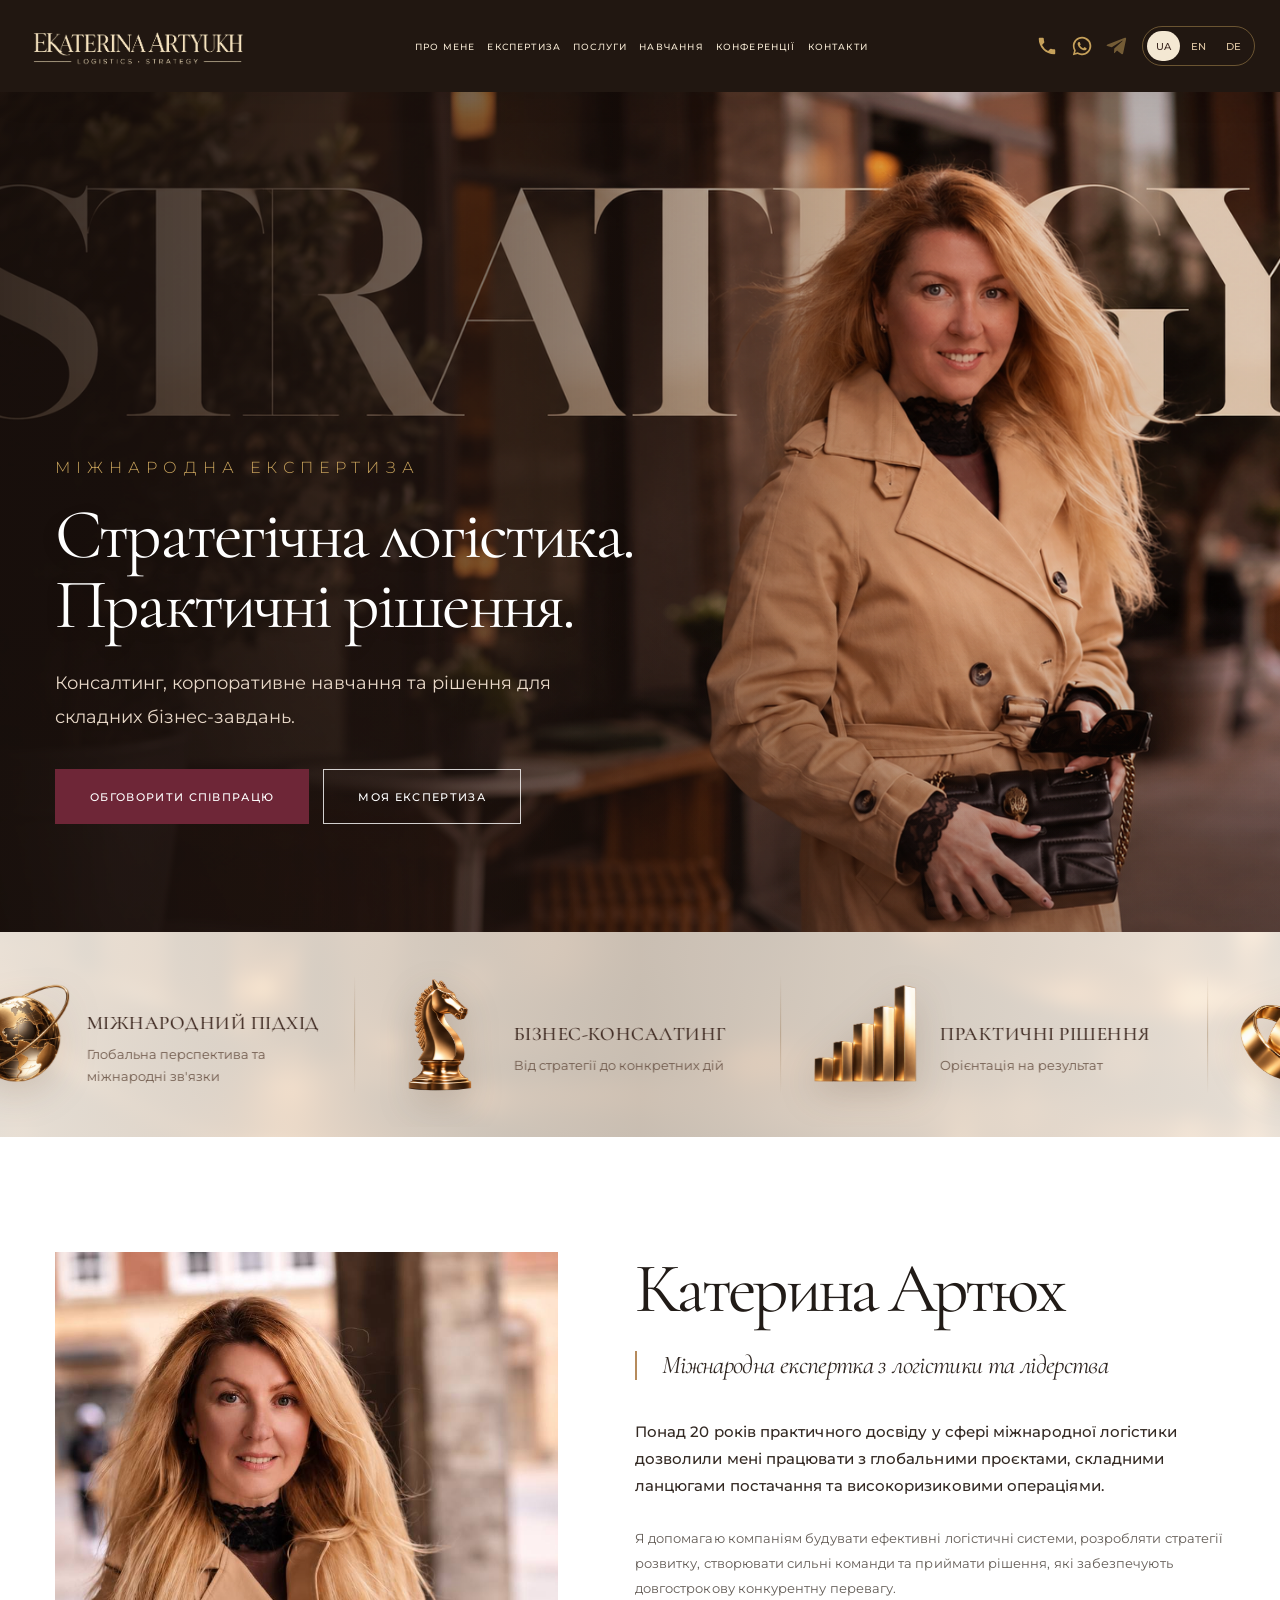
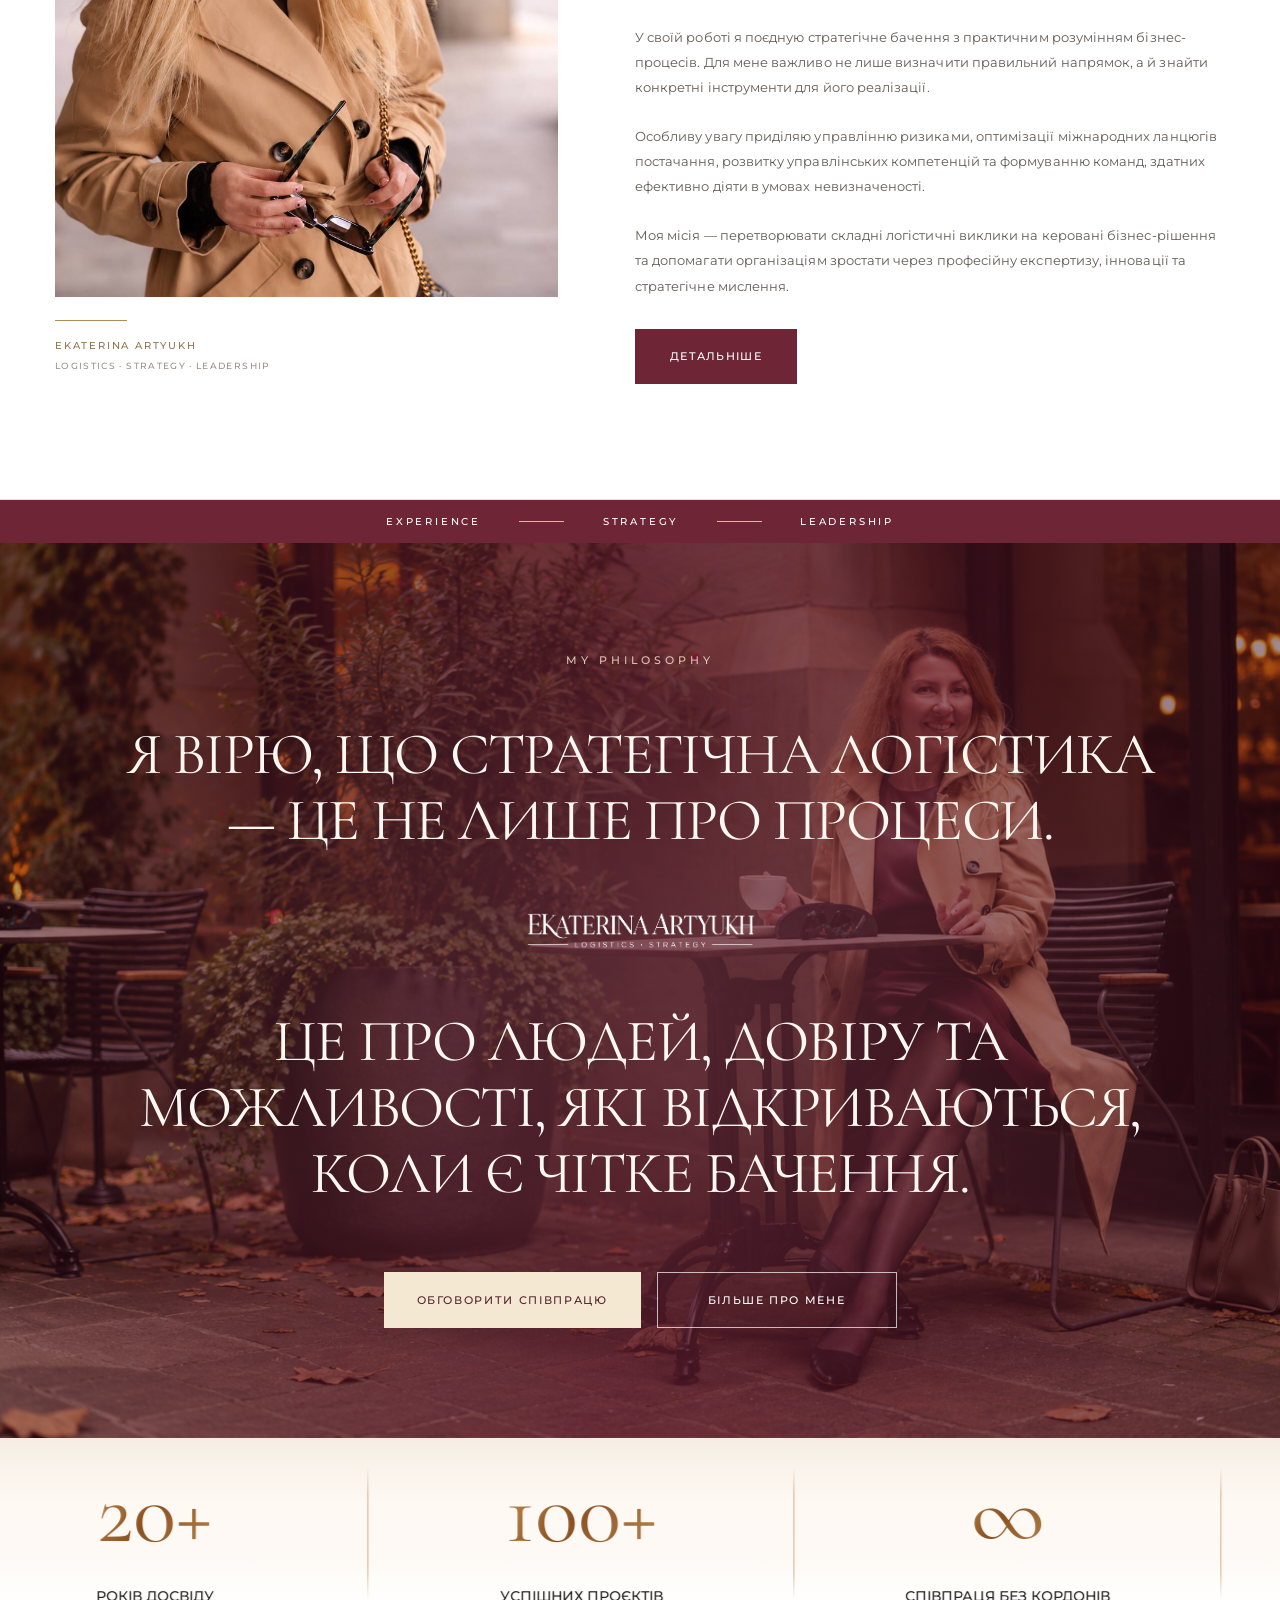
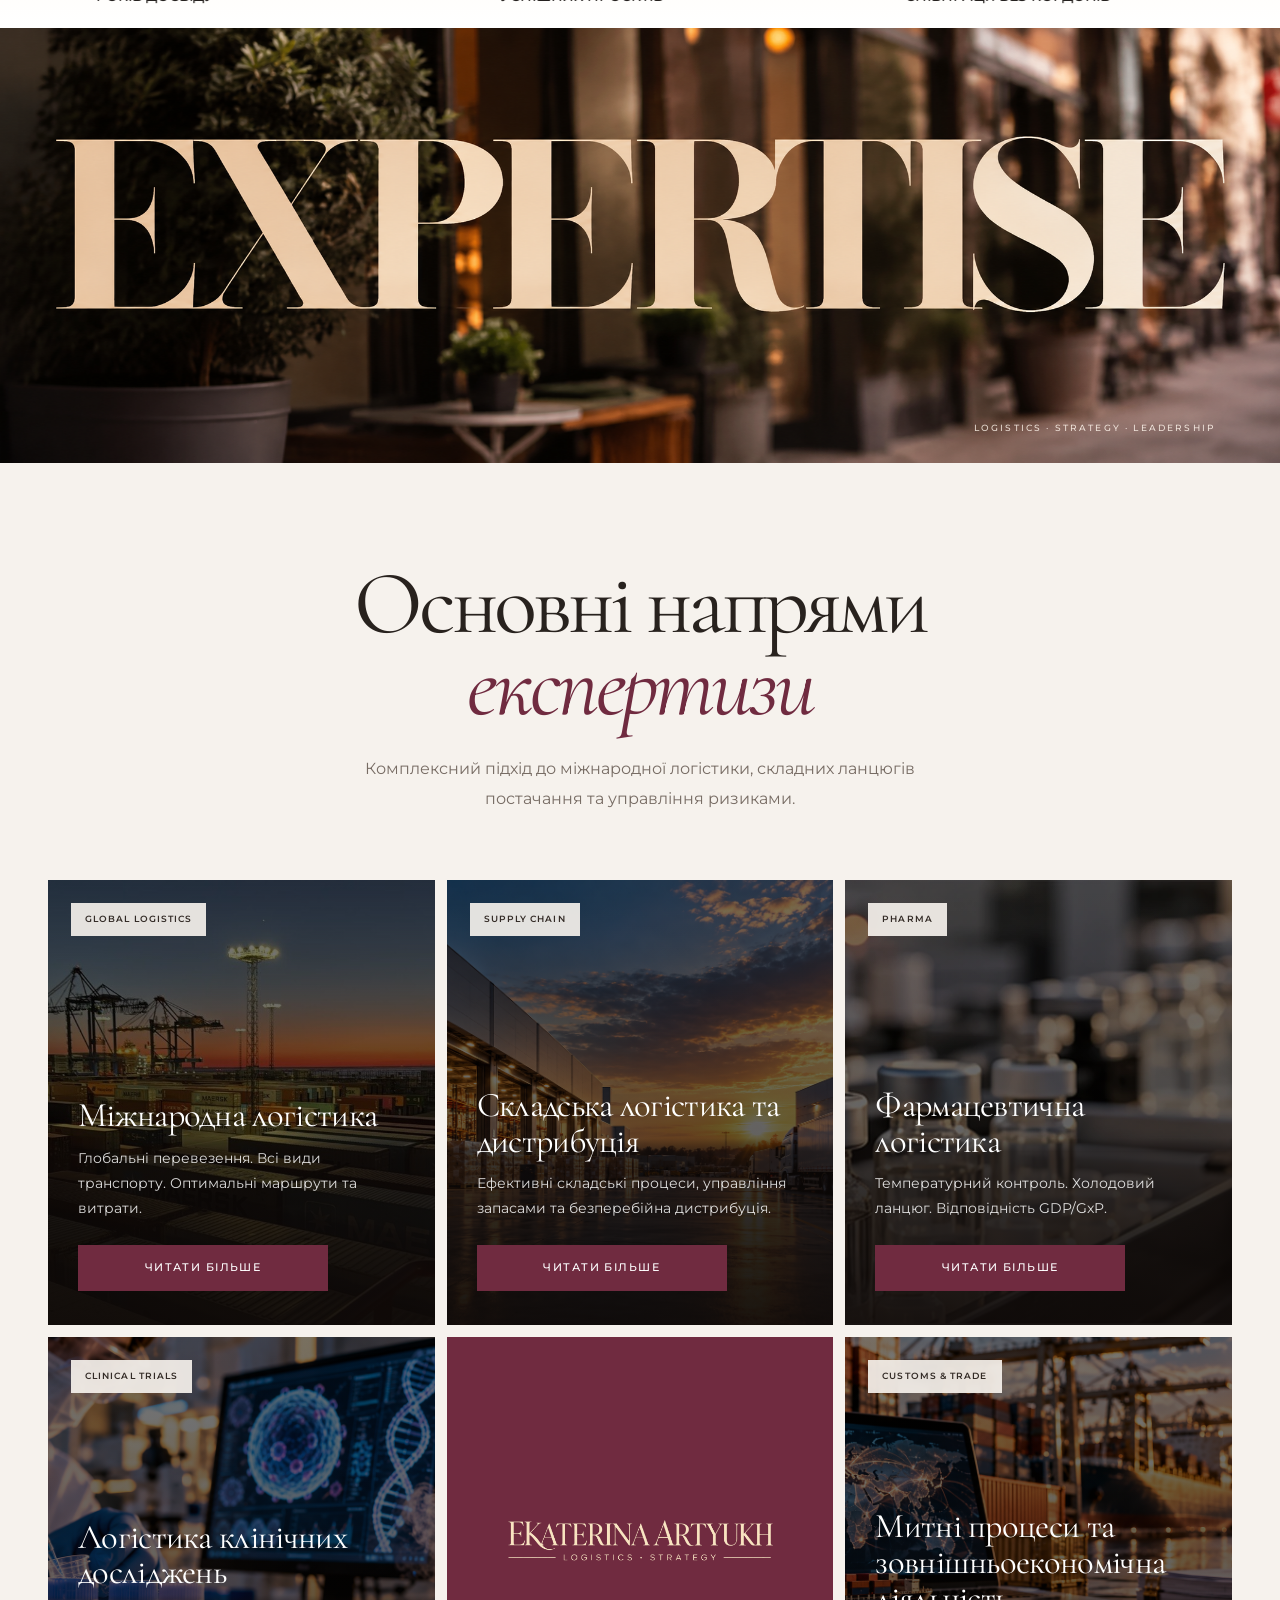
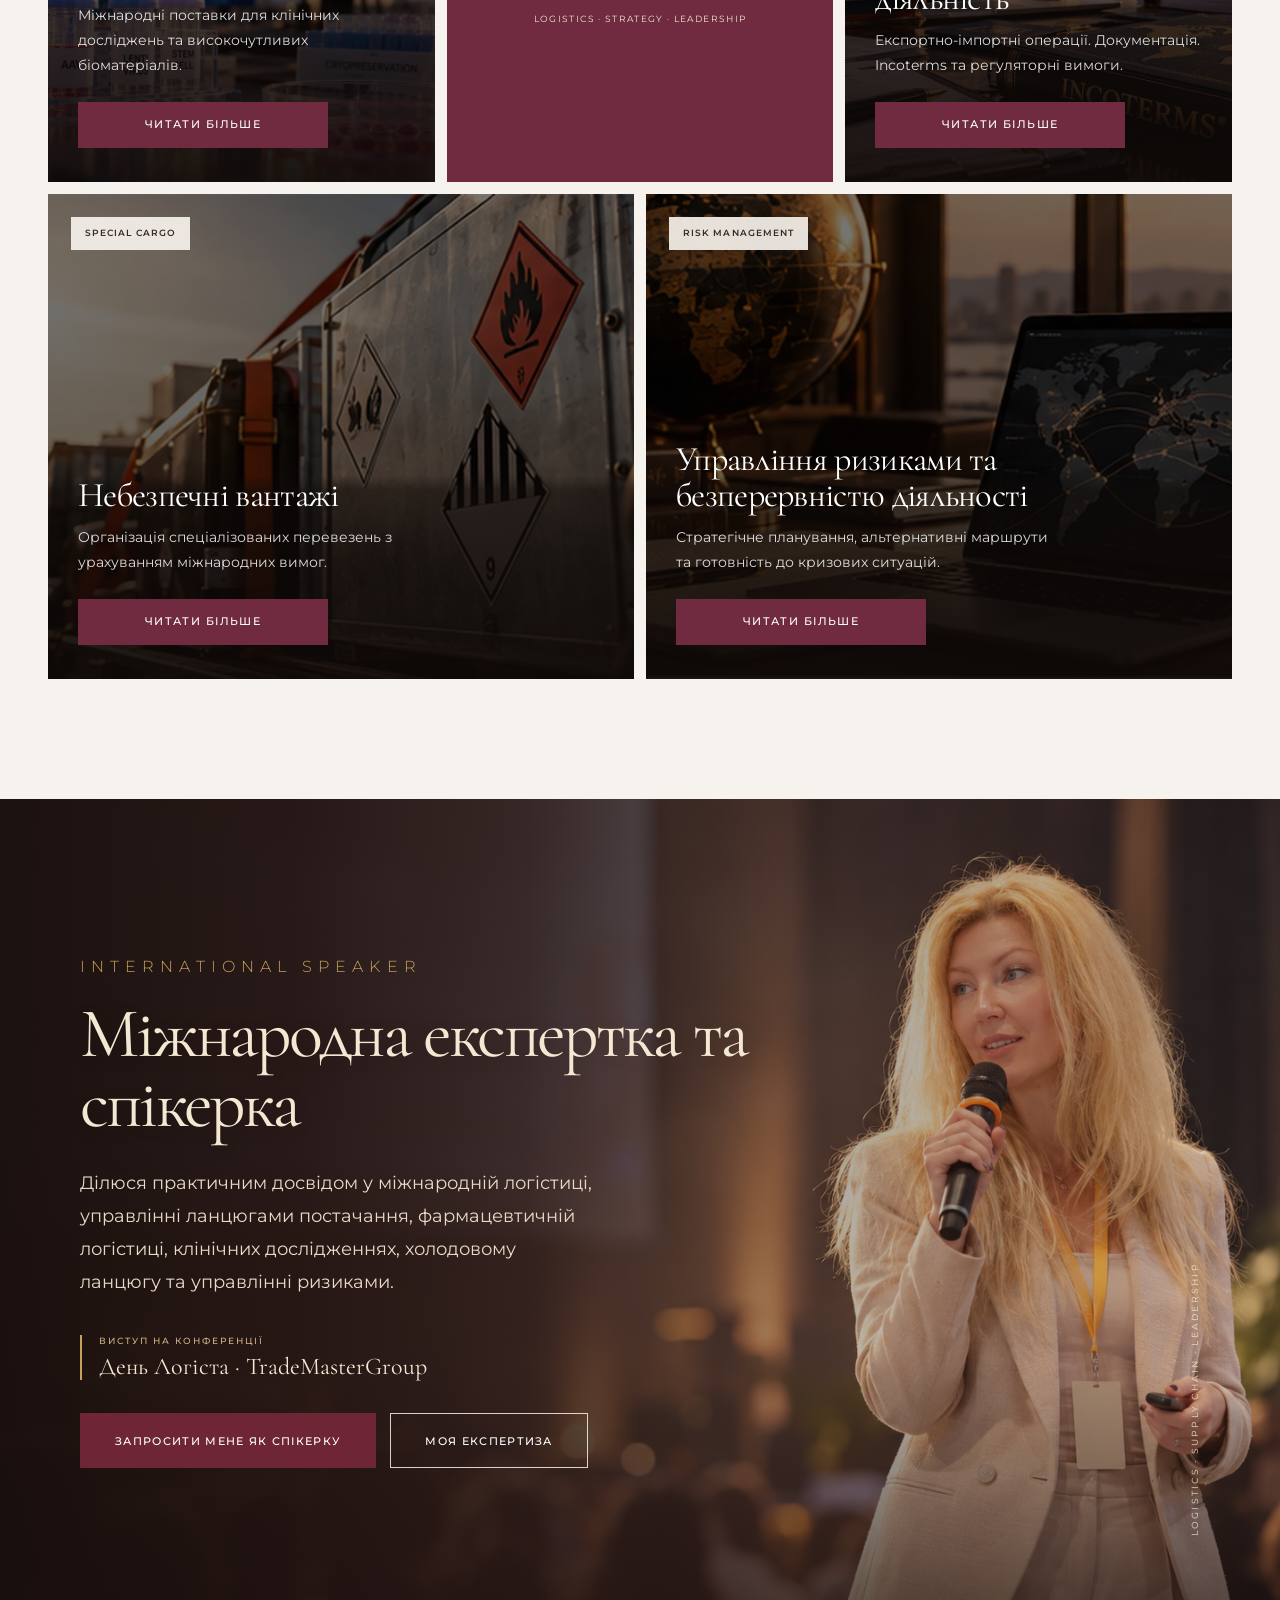
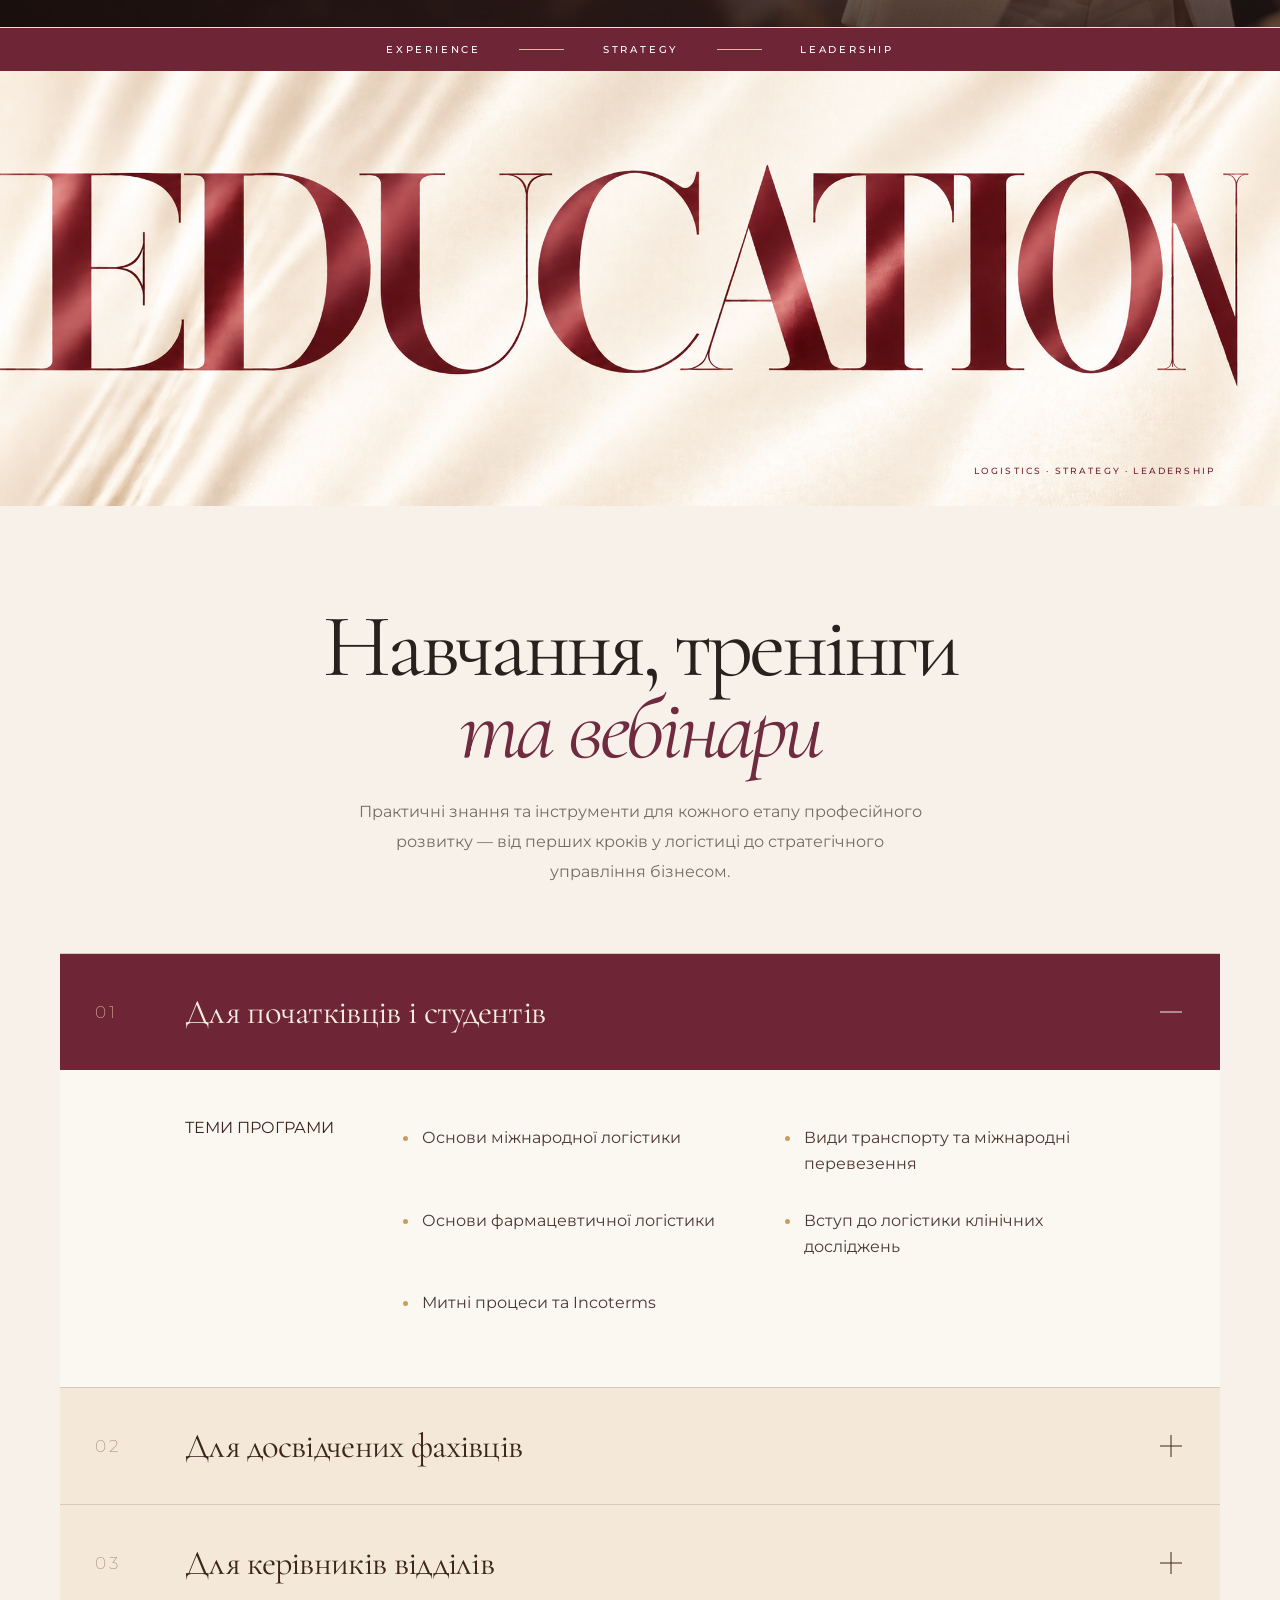
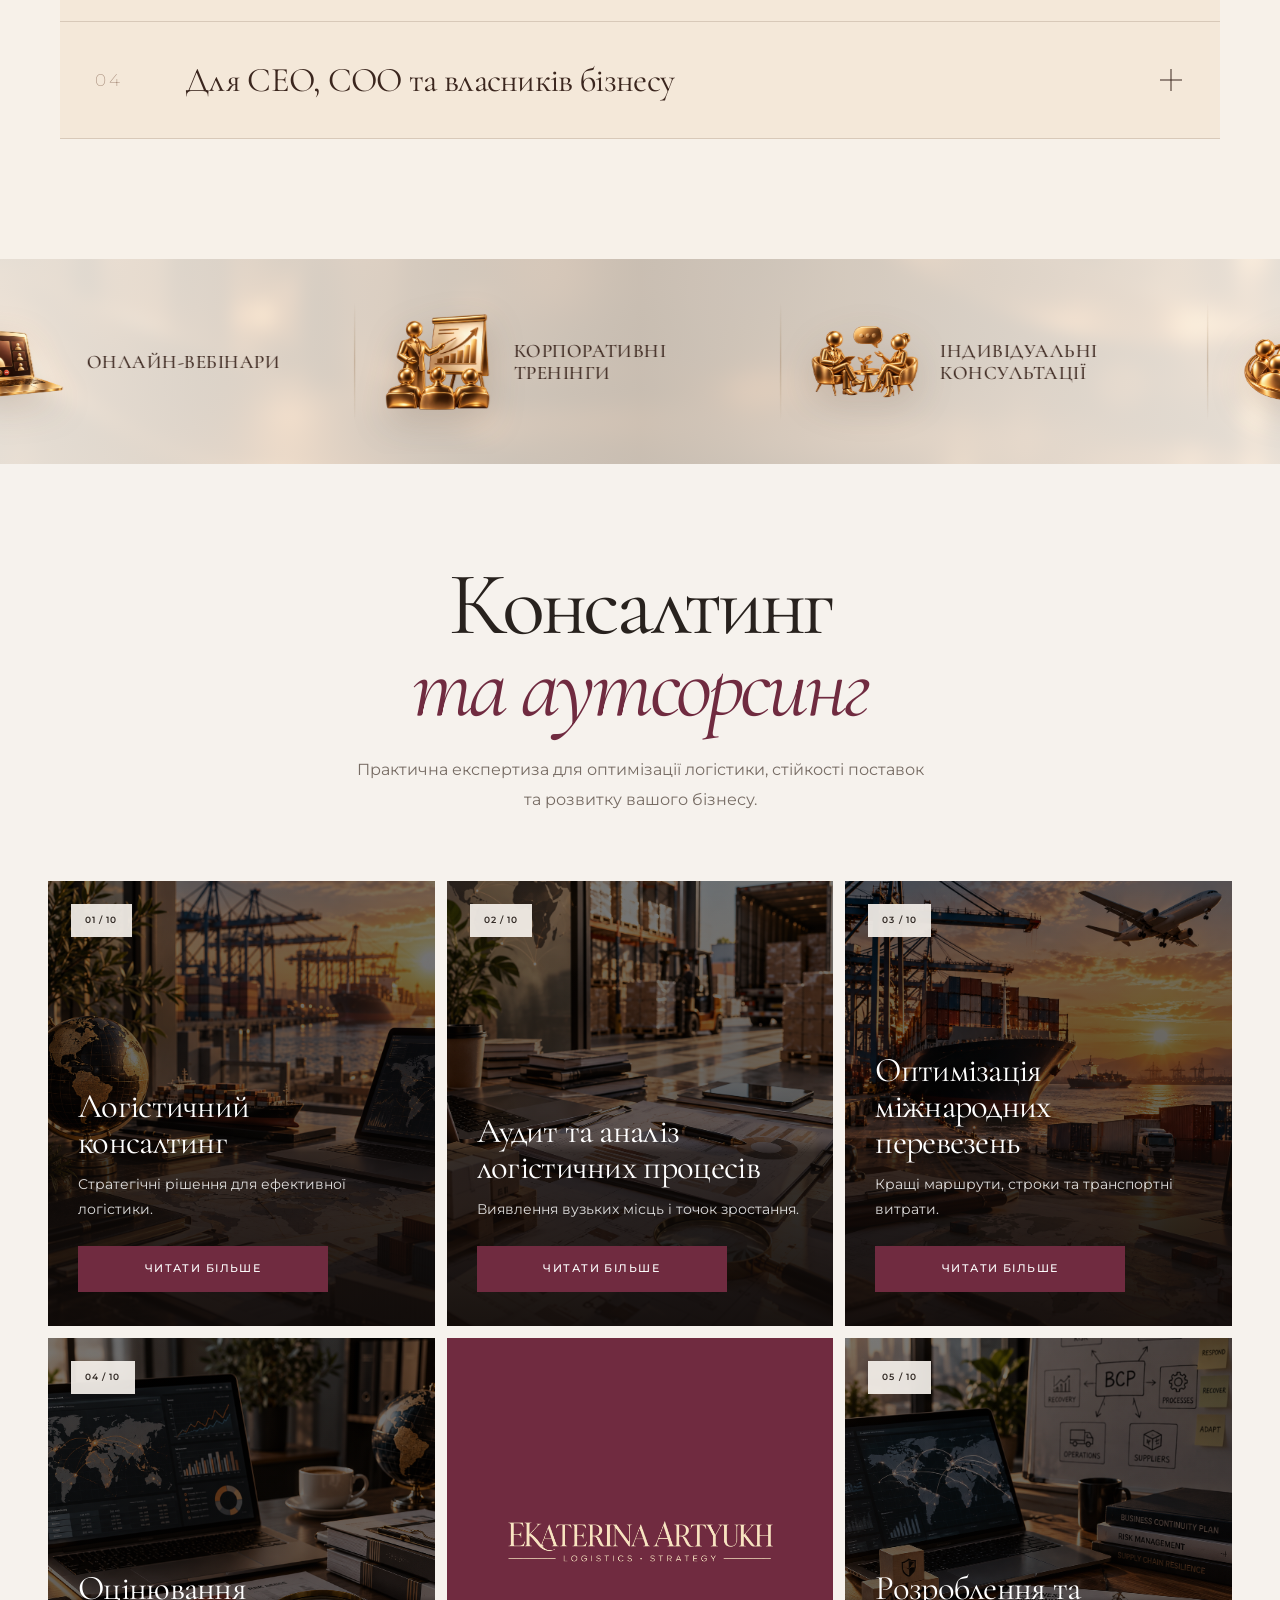
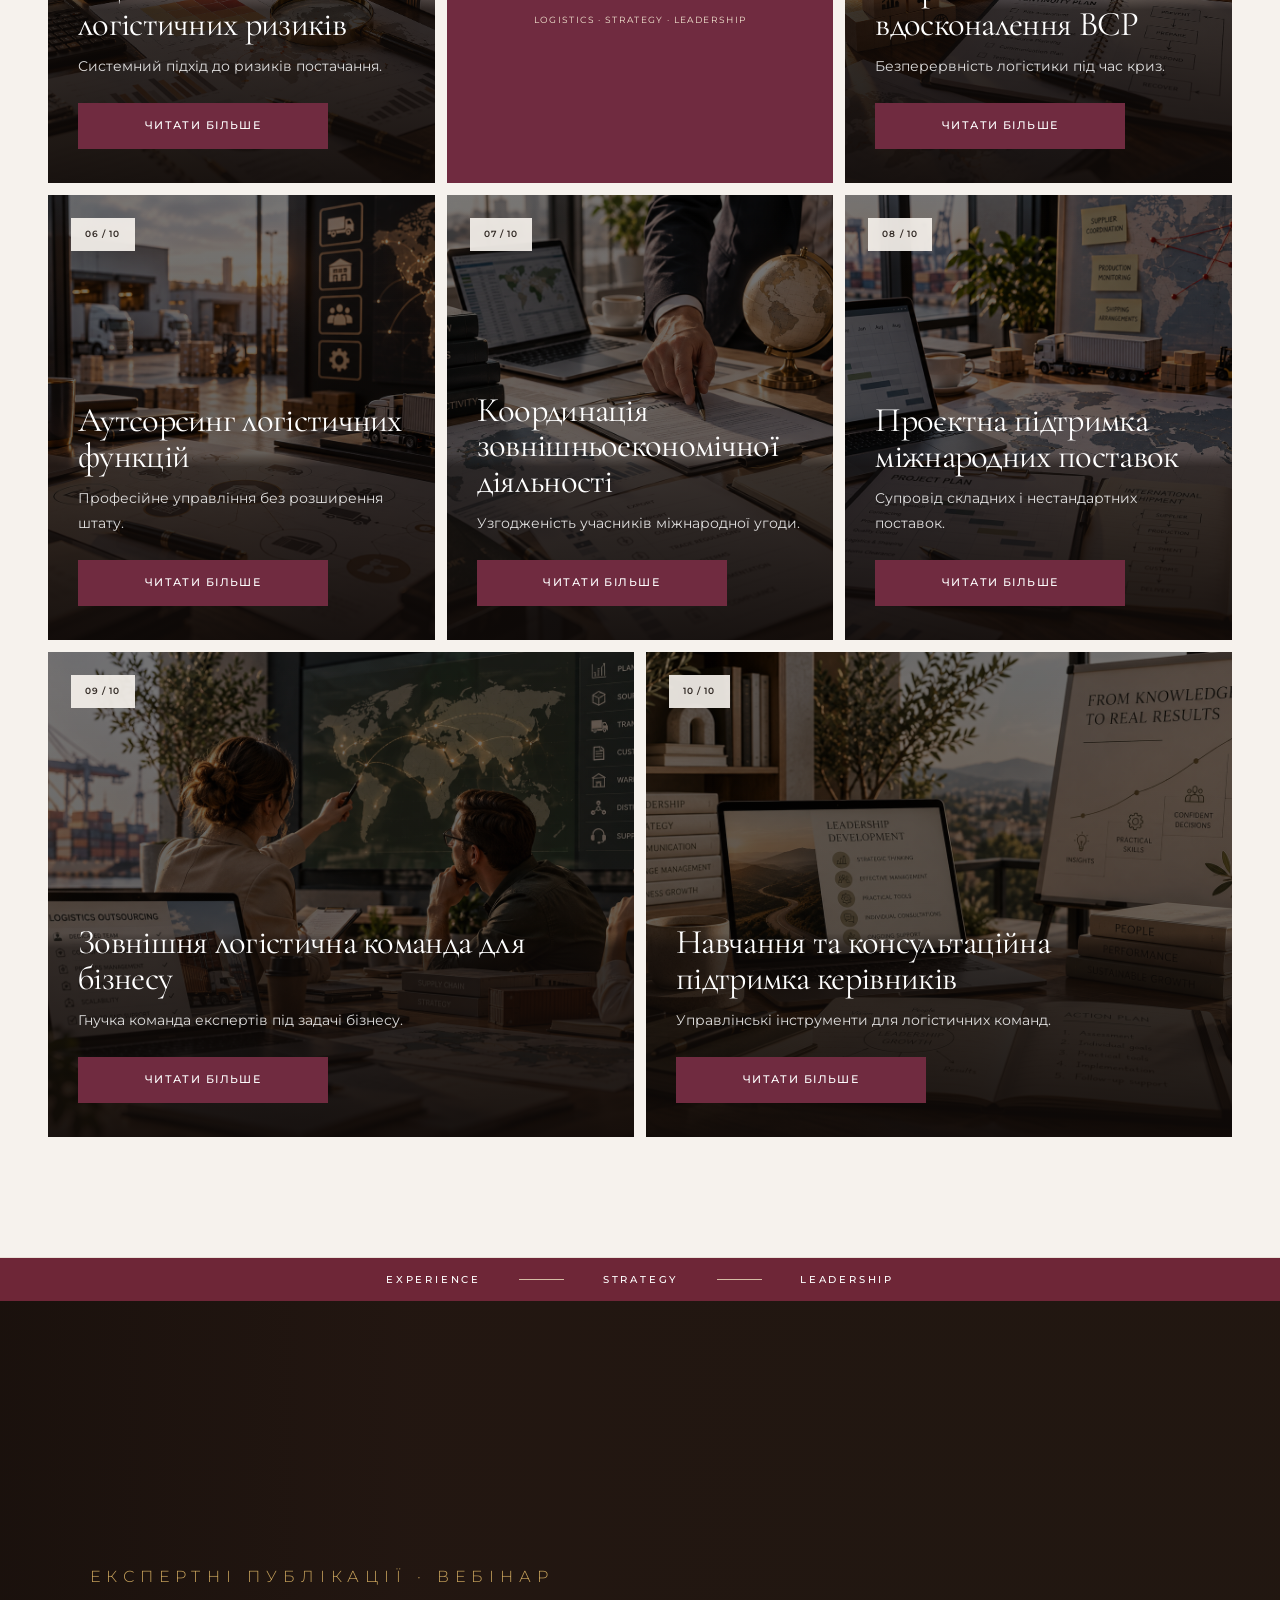
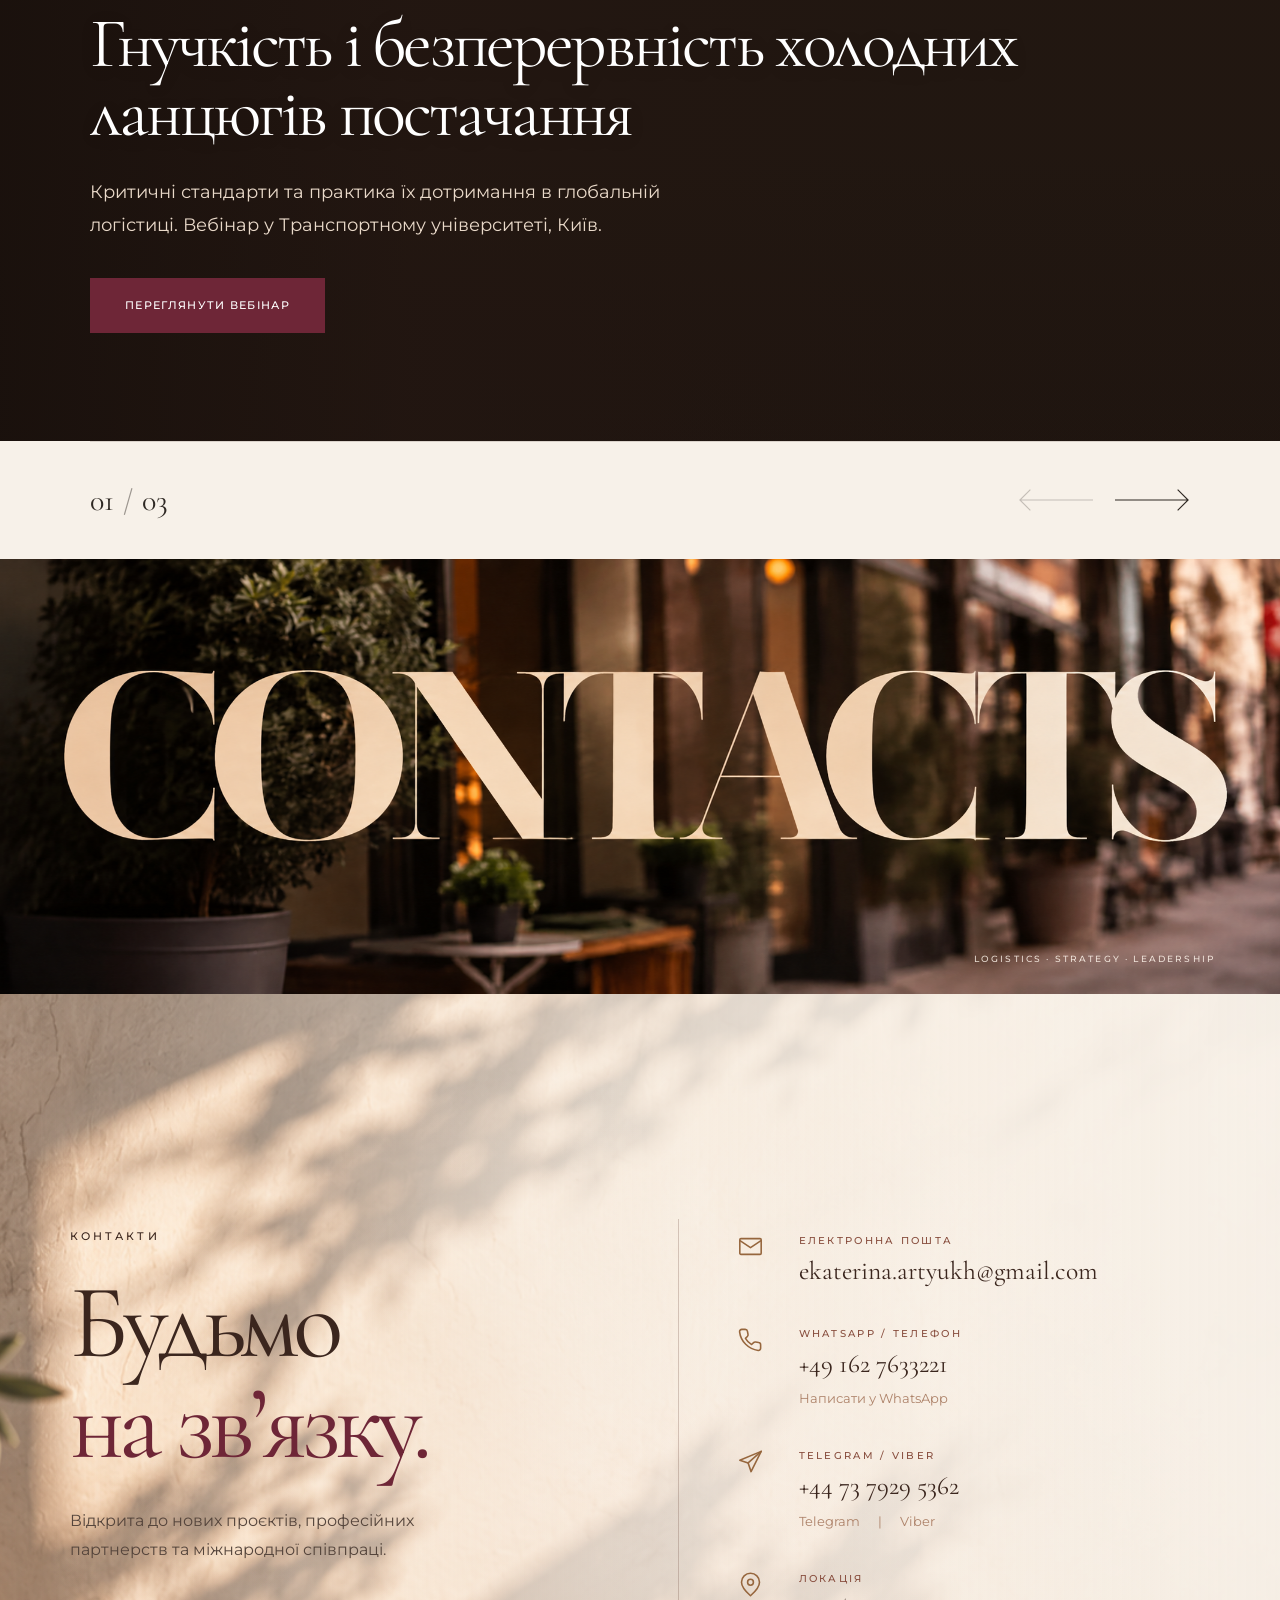
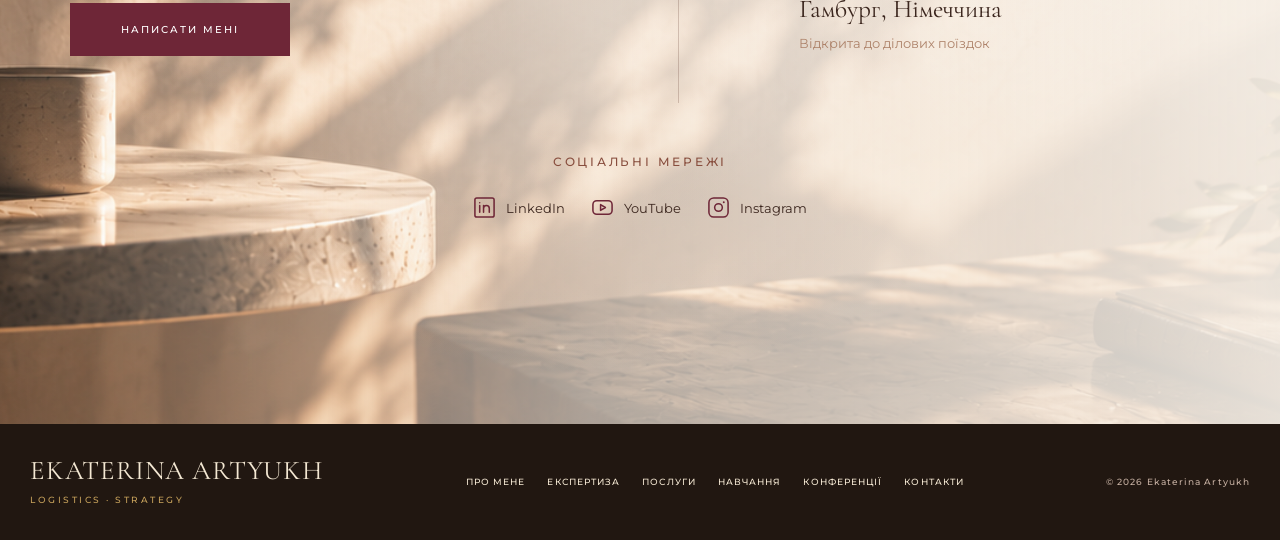
==== commit ea0243ec: "Add files via upload" ====
--- a/index.html
+++ b/index.html
@@ -1852,12 +1852,24 @@
           <div class="about-detail-story">
             <div class="about-detail-block">
               <span data-i18n="aboutDetailsWorkLabel">ПРОФЕСІЙНИЙ ДОСВІД</span>
-              <h3>Marken · UPS Healthcare Precision Logistics</h3>
-              <p data-i18n="aboutDetailsWork">
-                Senior Client Relationship Manager. Робота з логістикою
-                клінічних досліджень, фармацевтичними поставками, холодовим
-                ланцюгом та небезпечними вантажами.
-              </p>
+              <div data-i18n="aboutDetailsWork">
+                <h3>
+                  Міжнародна логістика • Фармацевтична логістика • Логістика
+                  клінічних досліджень • Управління ризиками ланцюгів постачання
+                </h3>
+                <p>
+                  Експертиза в організації міжнародних перевезень, управлінні
+                  клієнтськими відносинами, фармацевтичних поставках,
+                  температурно-контрольованій логістиці та перевезенні
+                  небезпечних вантажів.<br /><br /><strong
+                    >Професійний фокус:</strong
+                  >
+                  аналіз логістичних процесів, виявлення операційних ризиків,
+                  оптимізація міжнародних ланцюгів постачання та розроблення
+                  практичних рішень для підвищення їхньої надійності,
+                  ефективності й стійкості.
+                </p>
+              </div>
               <a
                 href="https://www.linkedin.com/in/ekaterina-artyukh-935a1284/details/experience/"
                 target="_blank"
@@ -1883,9 +1895,19 @@
                 >МІЖНАРОДНА ПРАКТИКА</span
               >
               <p data-i18n="aboutDetailsGeography">
-                Координація перевезень між Азією, США, Канадою, Південною
-                Америкою, Європою, Близьким Сходом, Африкою та Австралією.
-                Робота з документацією UKRSEPRO, МОЗ і кодами HS.
+                Професійний досвід координації міжнародних логістичних операцій
+                у таких регіонах:<br /><br />•
+                <strong>EMEA — Європа, Близький Схід та Африка.</strong><br />•
+                <strong>APAC — Азійсько-Тихоокеанський регіон.</strong><br />•
+                <strong>LATAM — Латинська Америка.</strong><br />•
+                <strong
+                  >NA — Північна Америка (Сполучені Штати Америки та
+                  Канада).</strong
+                ><br /><br />Робота з міжнародними маршрутами, транспортними
+                партнерами, регуляторною документацією та митними процедурами на
+                відповідних міжнародних ринках.<br /><br />Експертиза у сфері
+                сертифікації UKRSEPRO, вимог Міністерства охорони здоров’я
+                України (МОЗ) та класифікації товарів за кодами HS.
               </p>
             </div>
             <div class="about-detail-block">
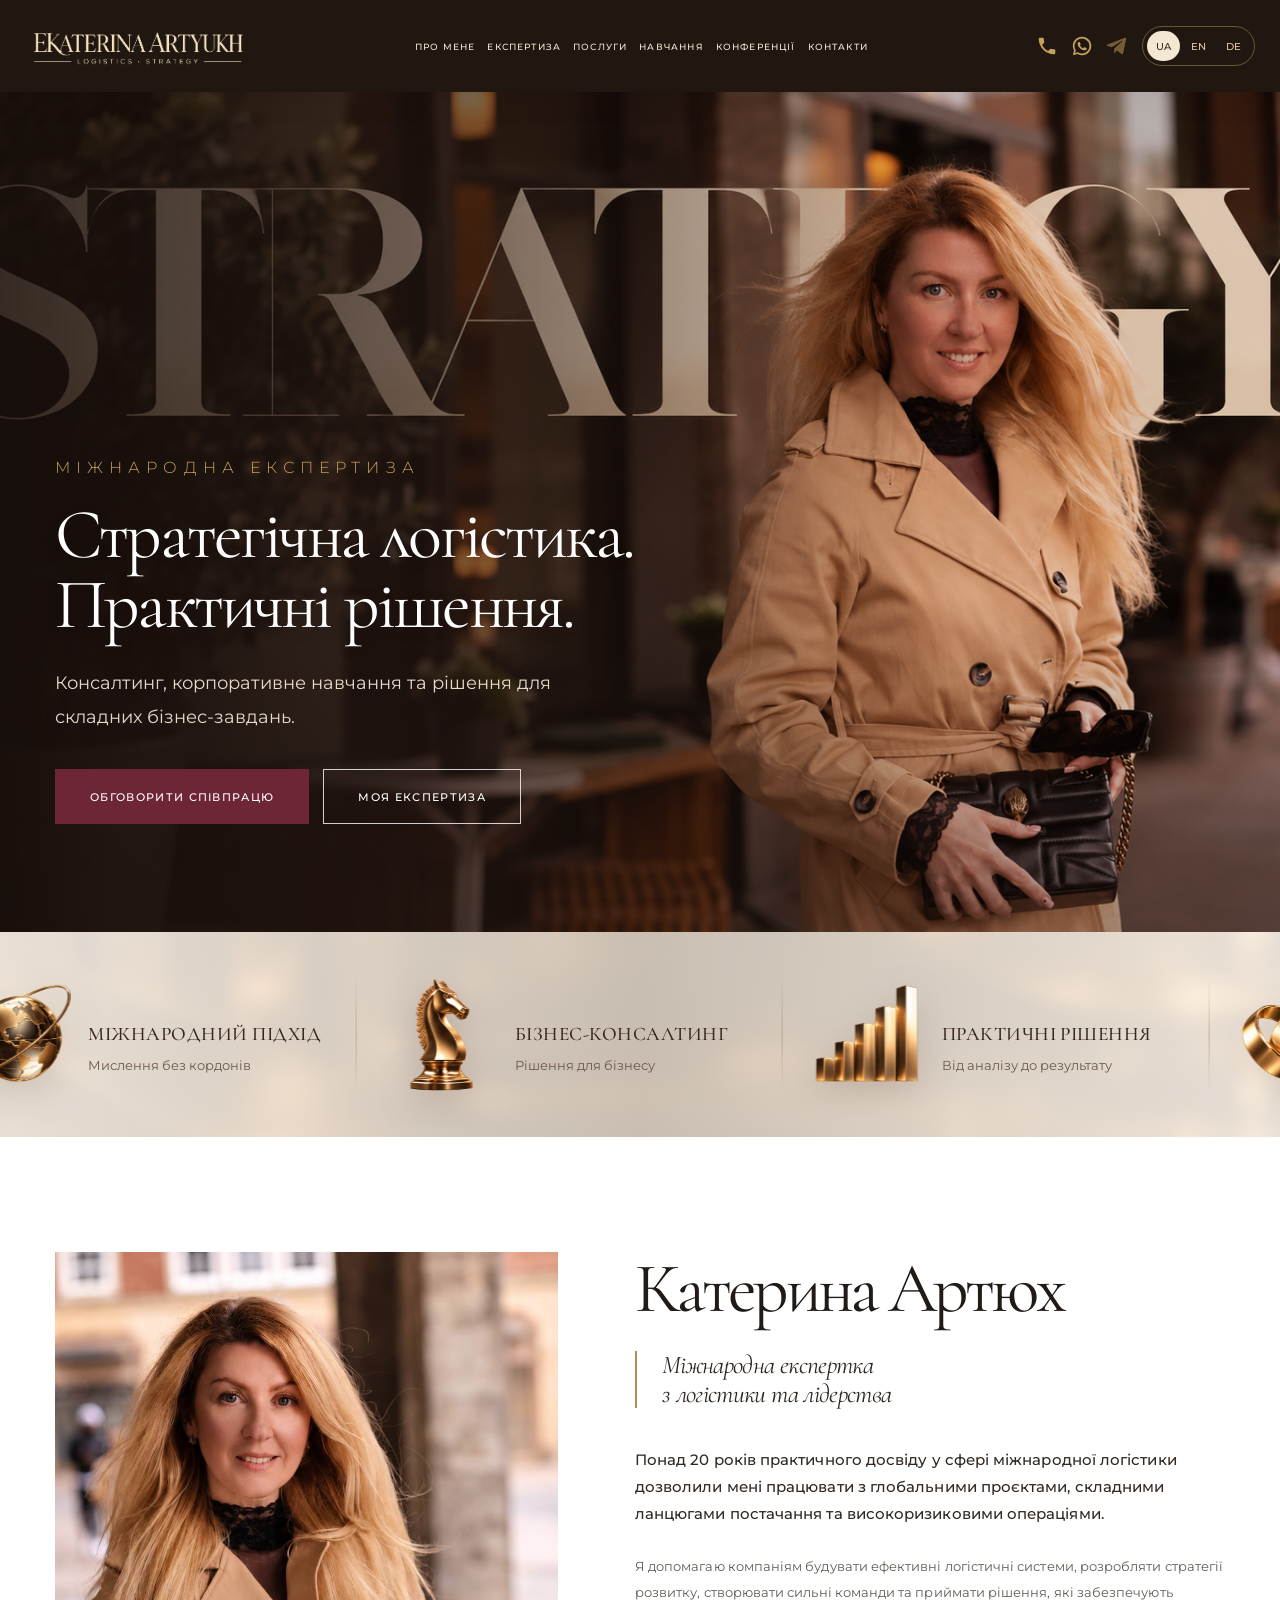
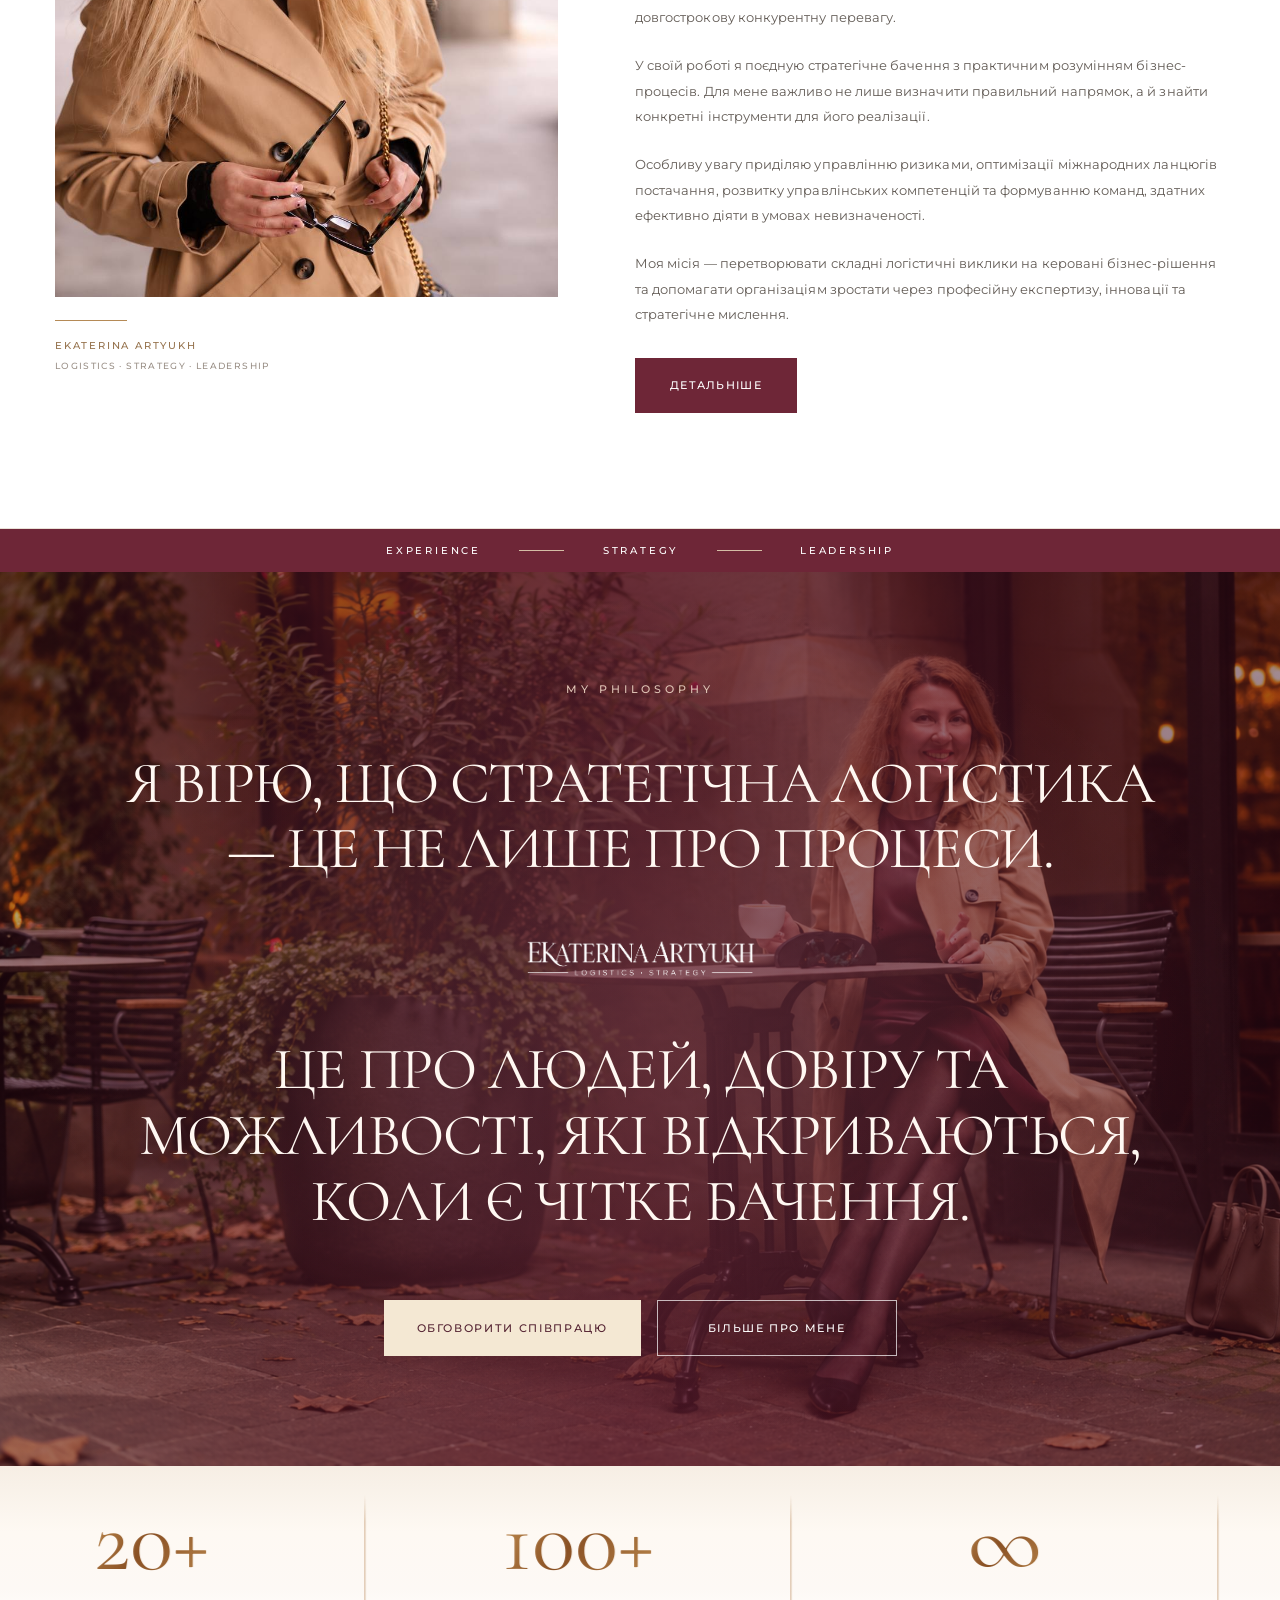
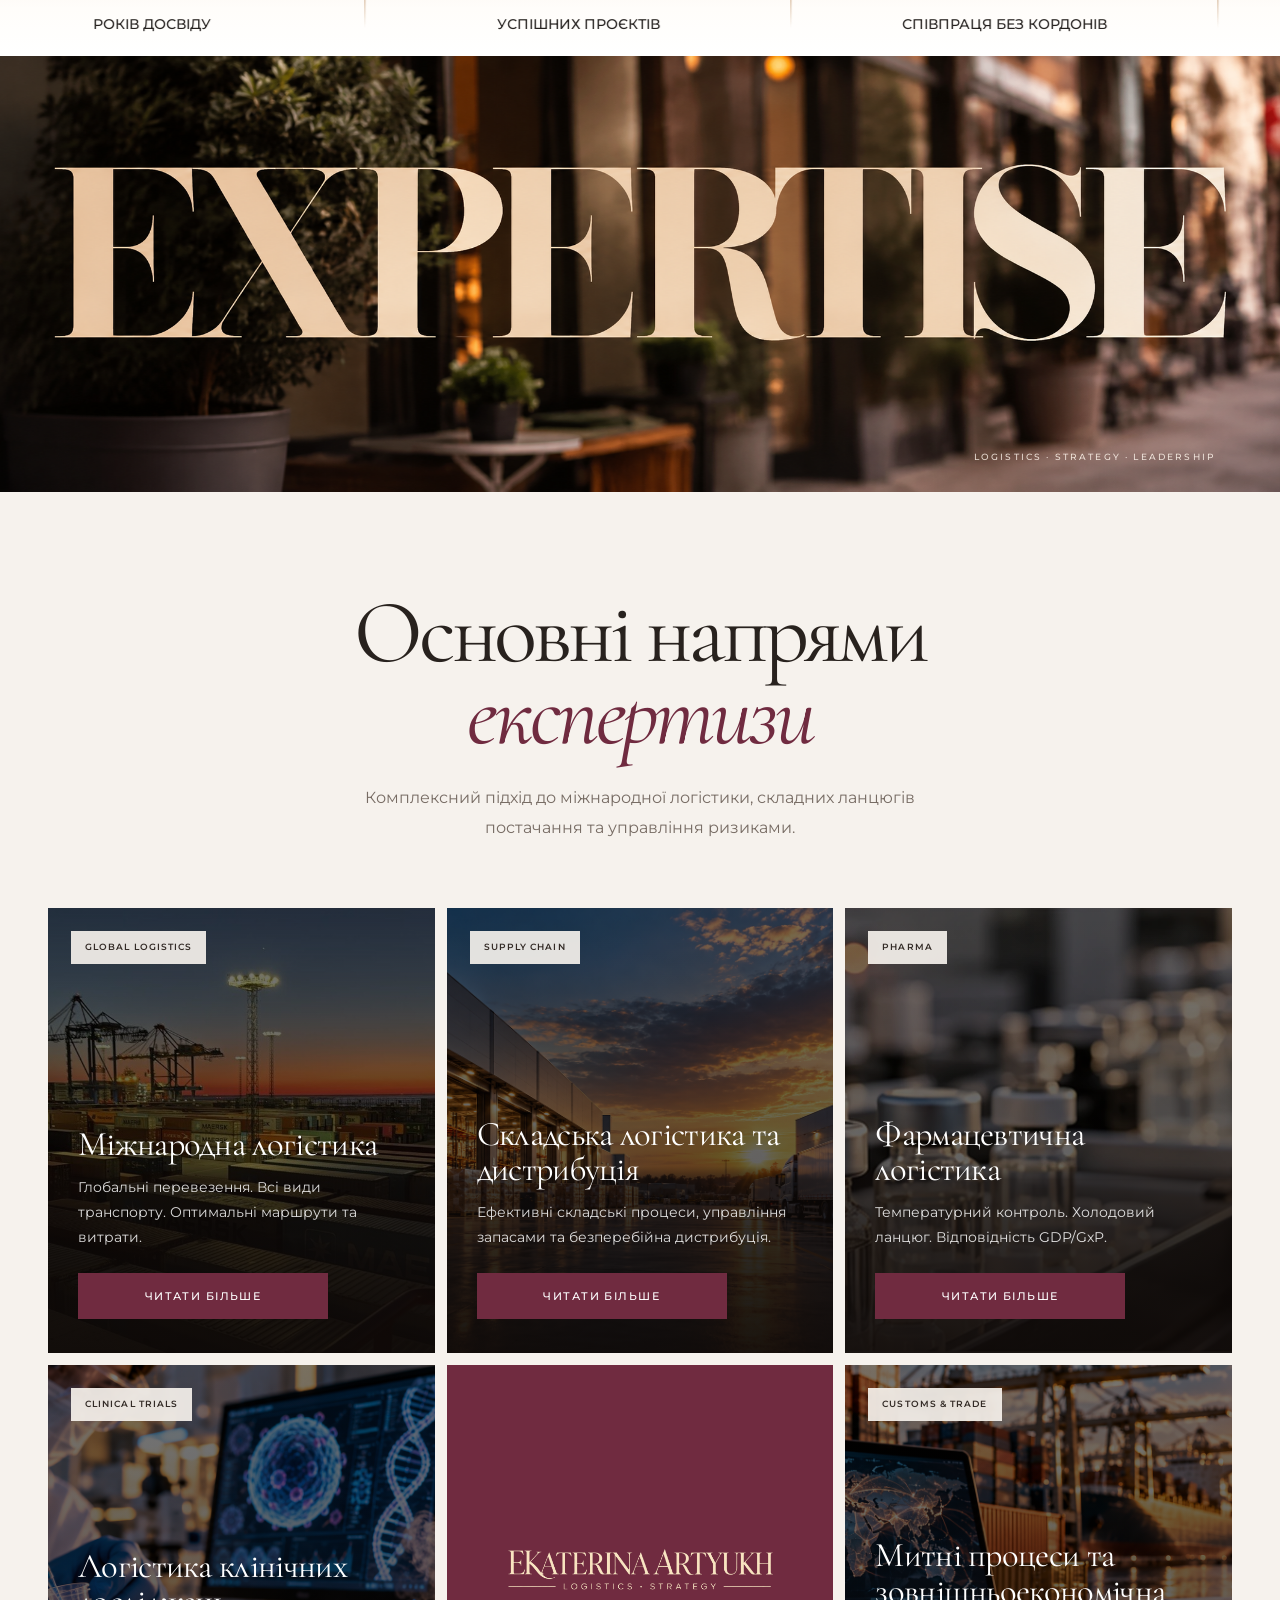
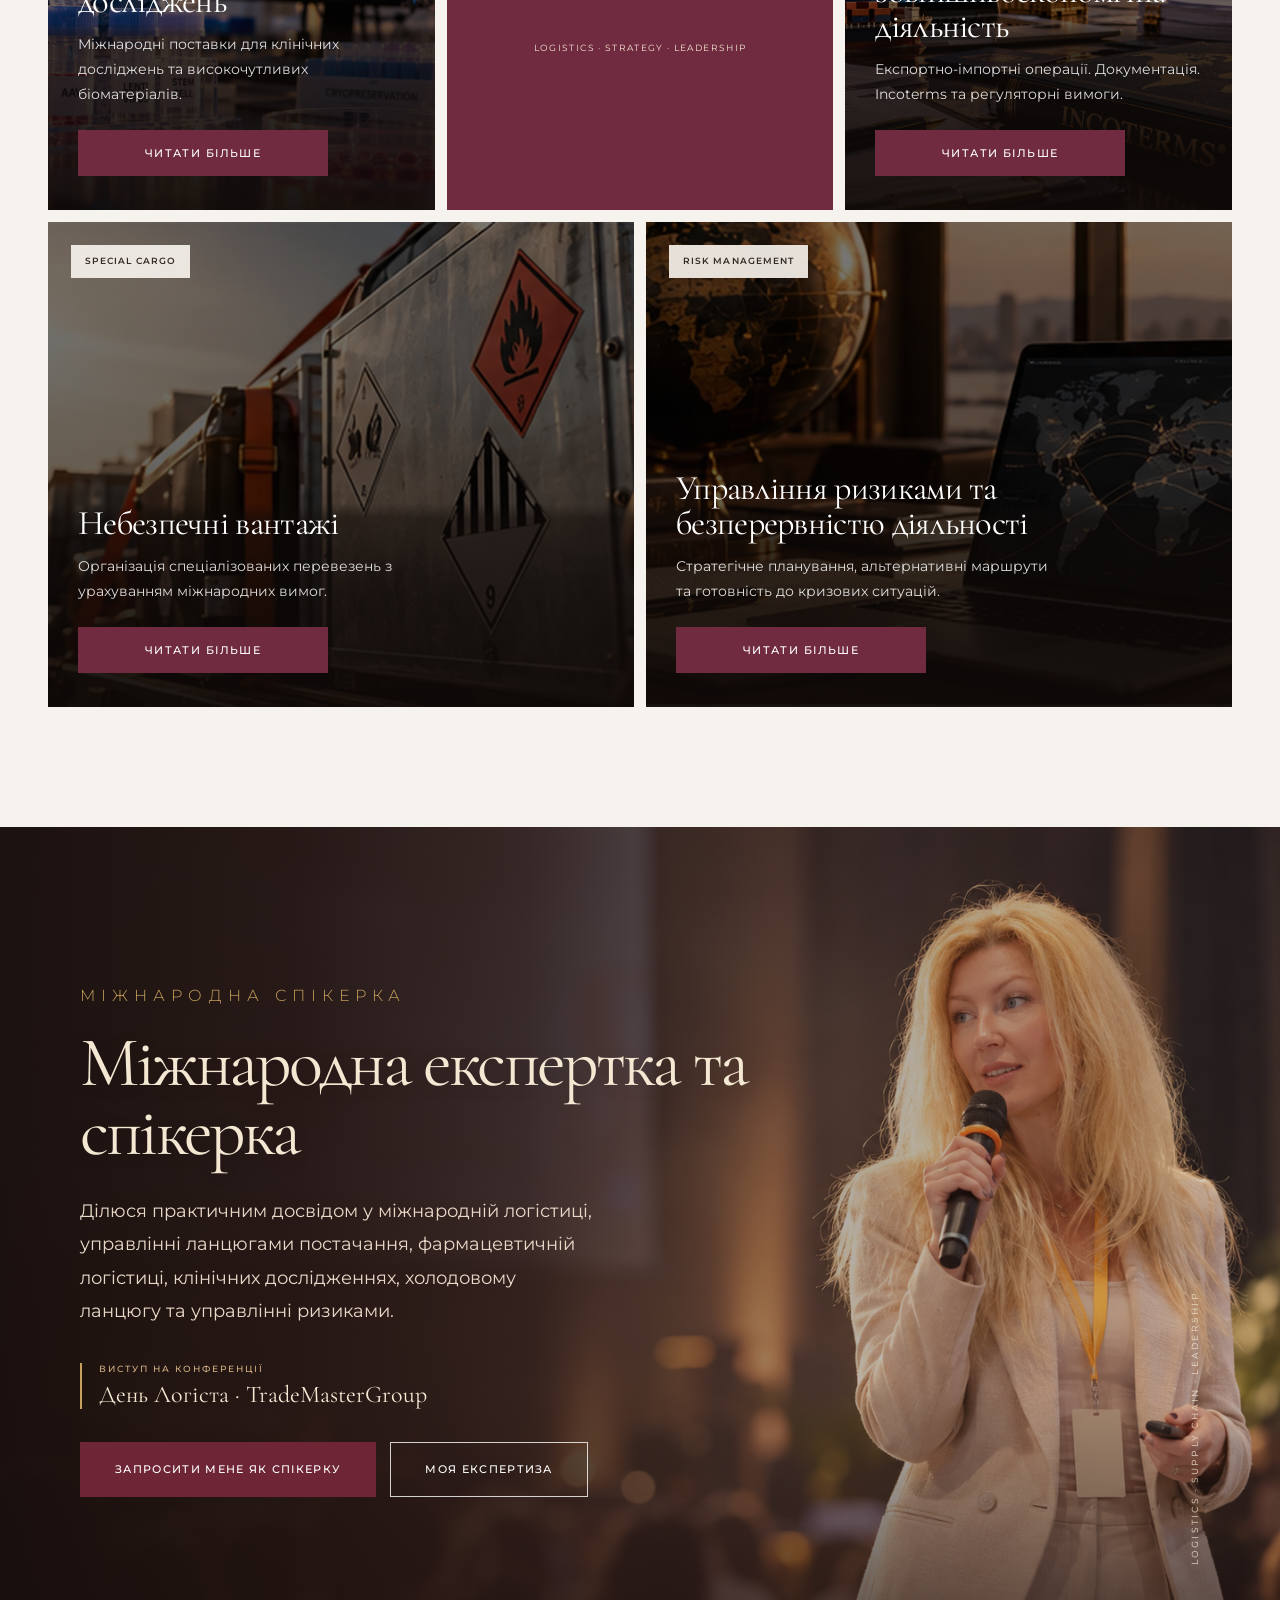
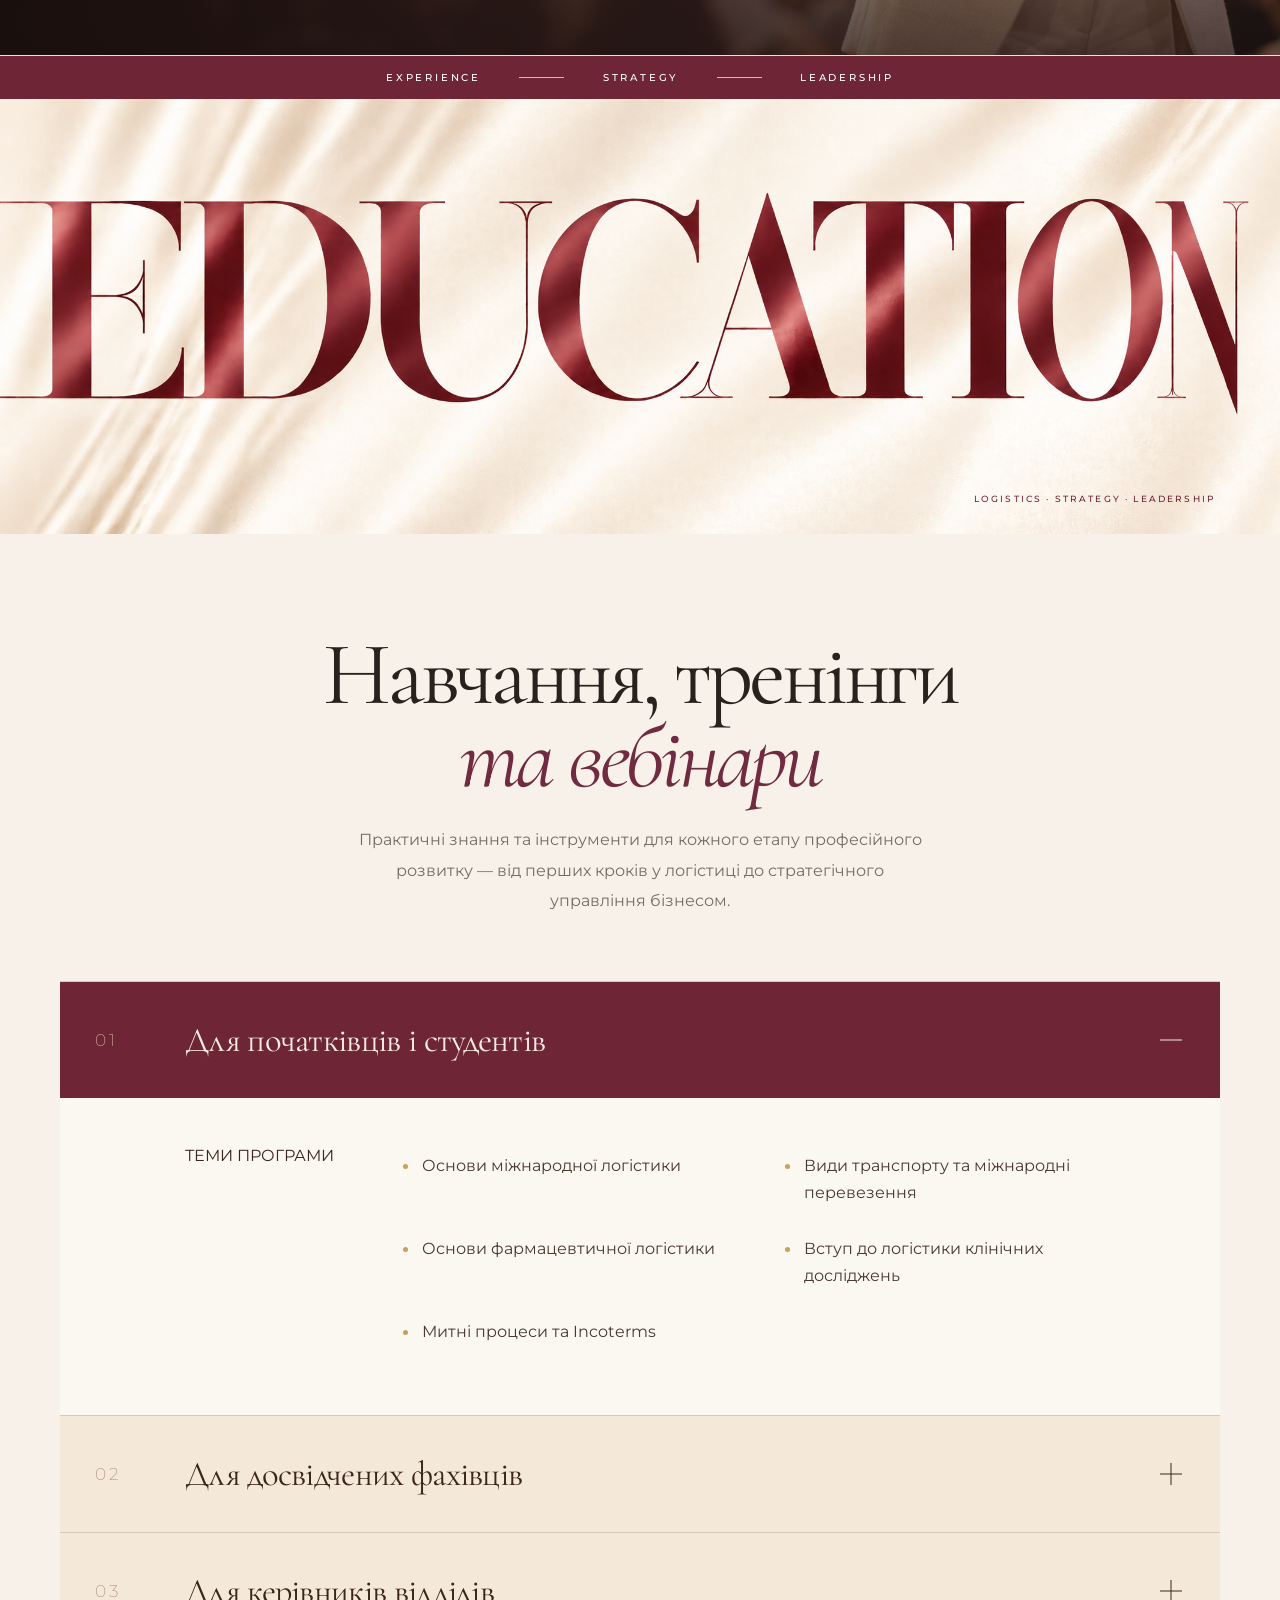
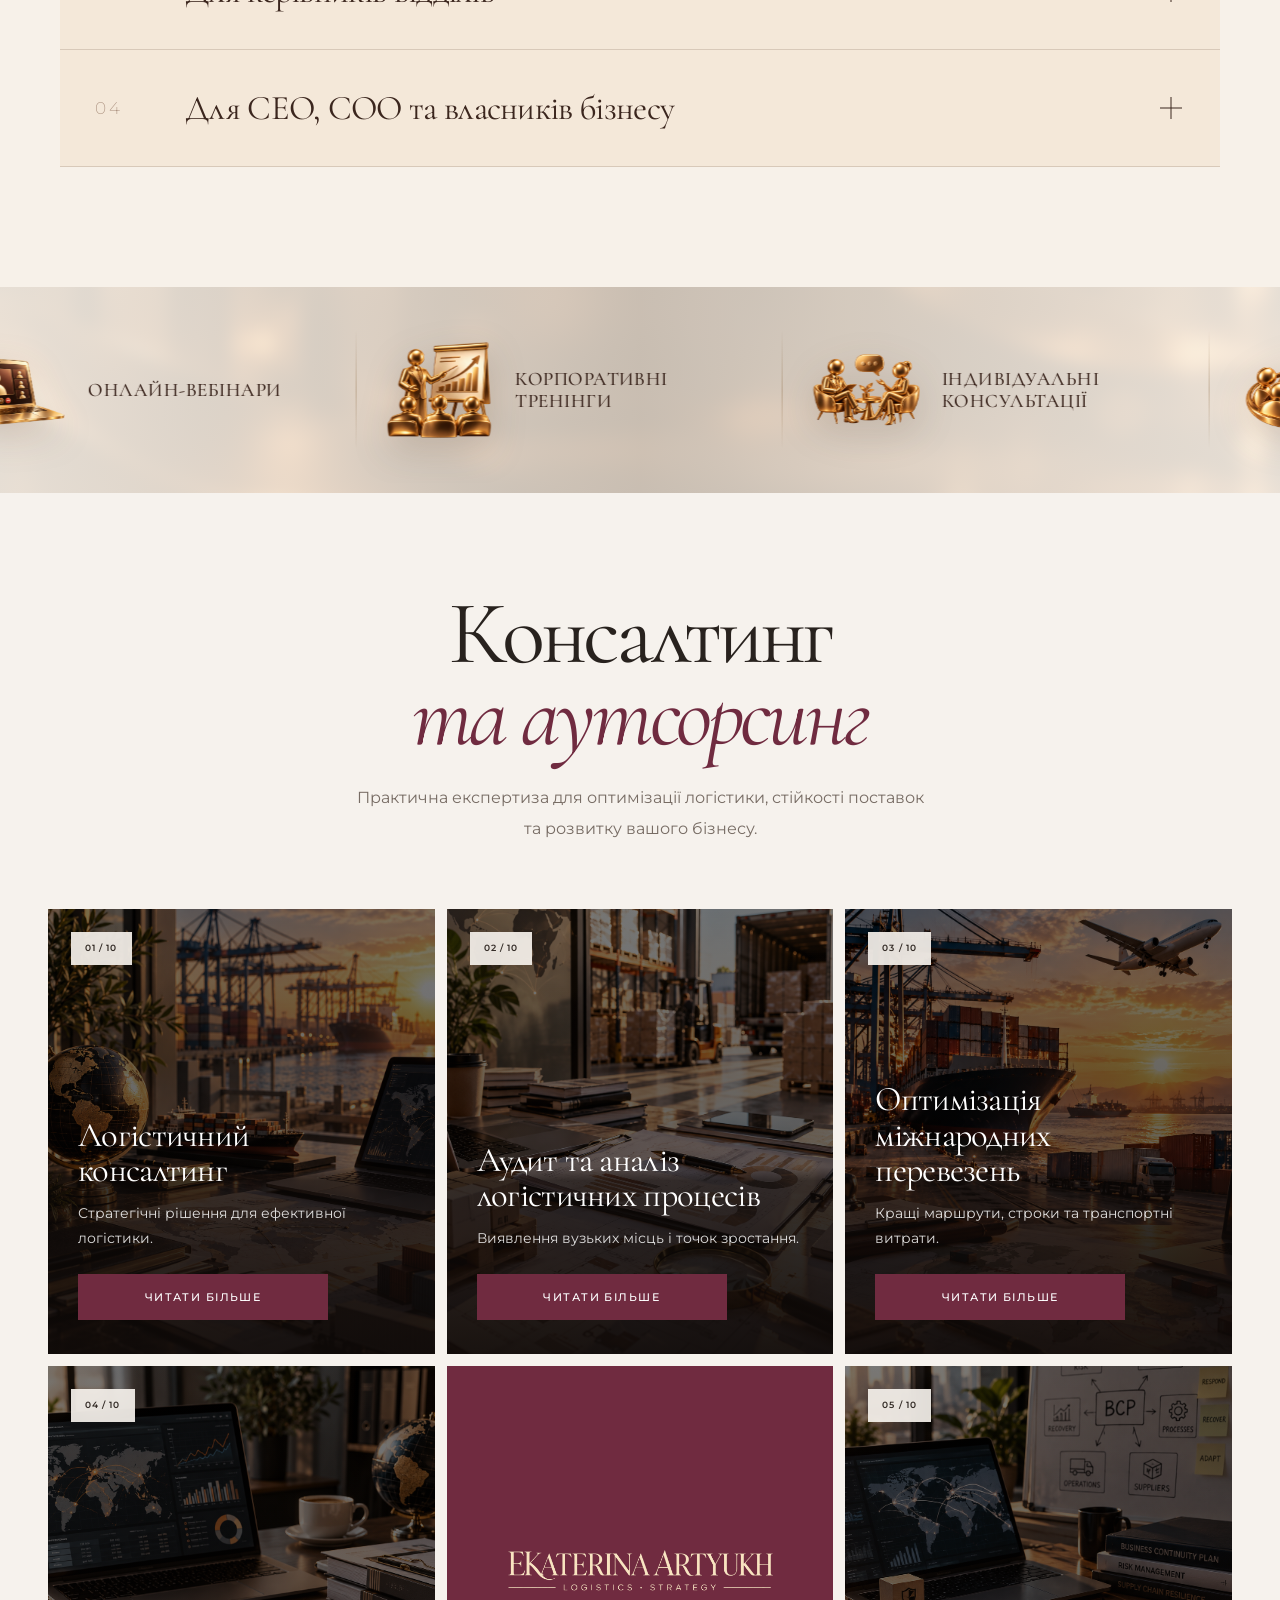
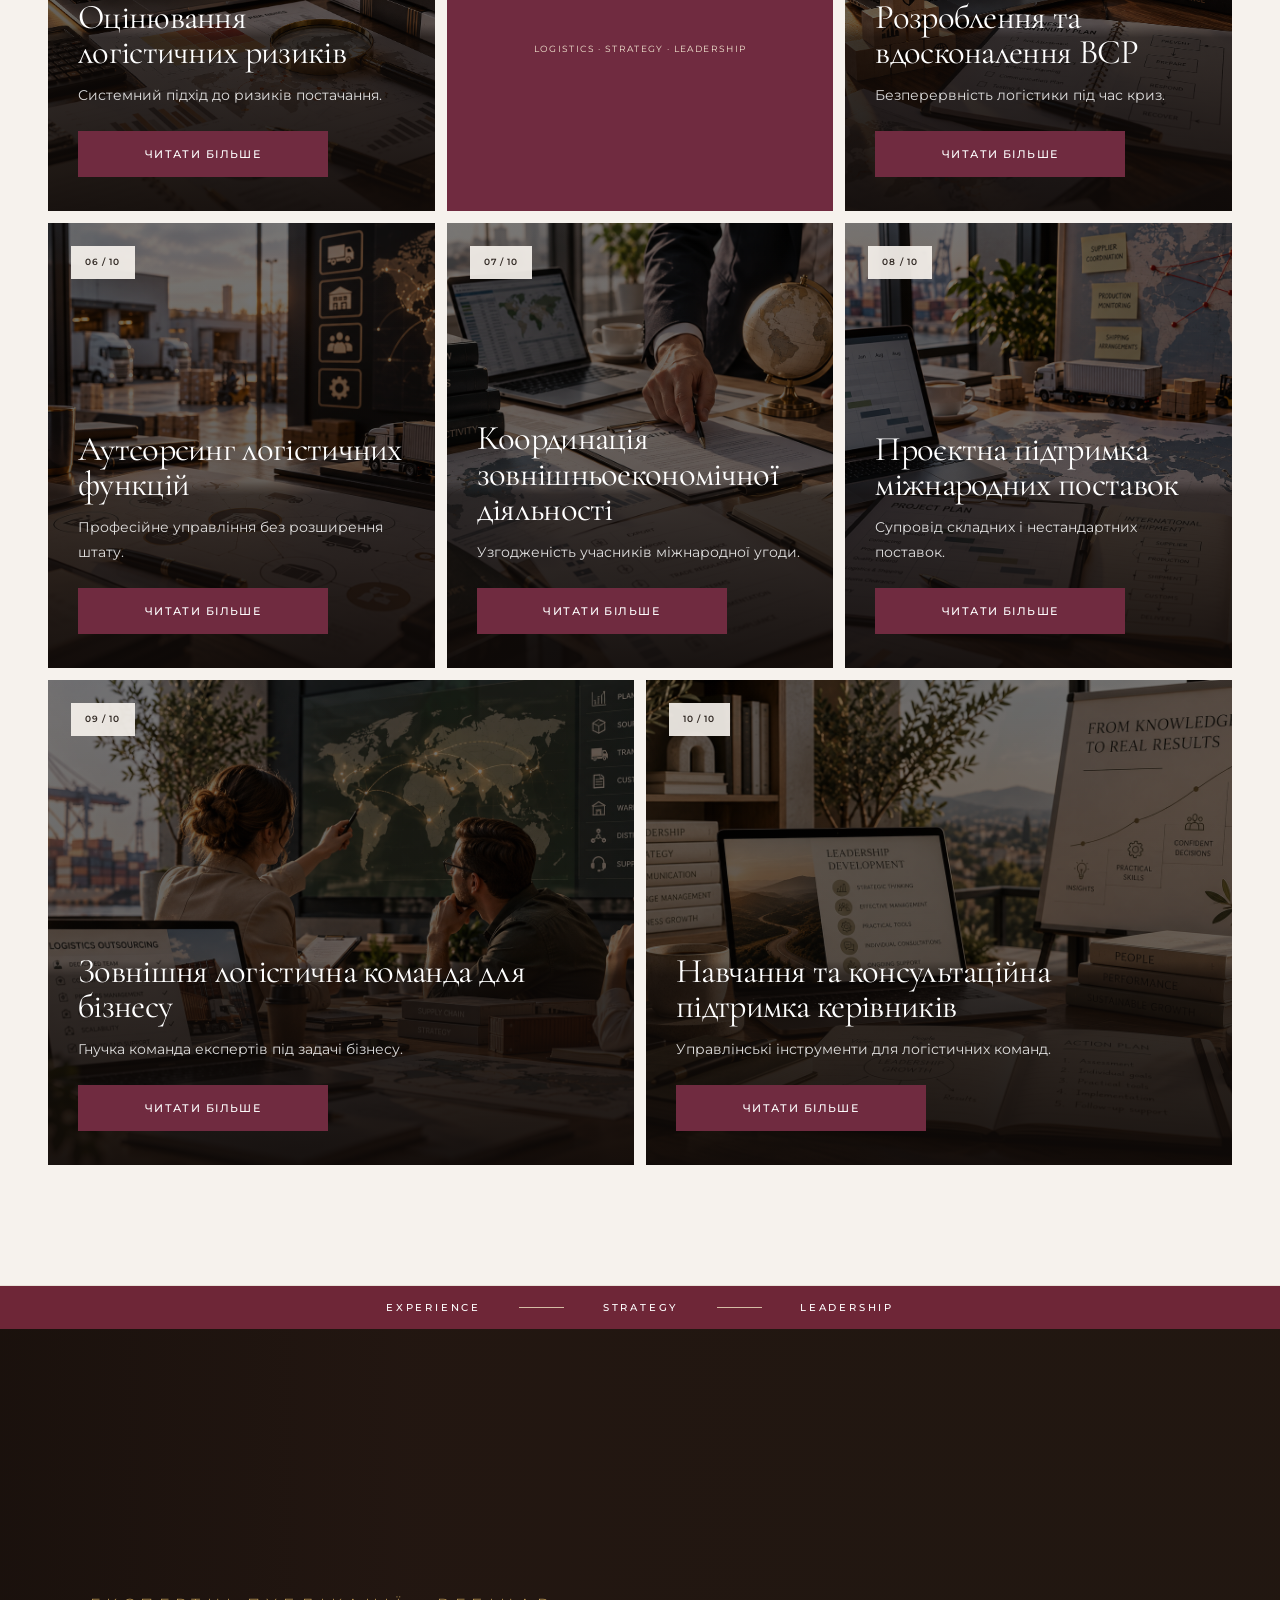
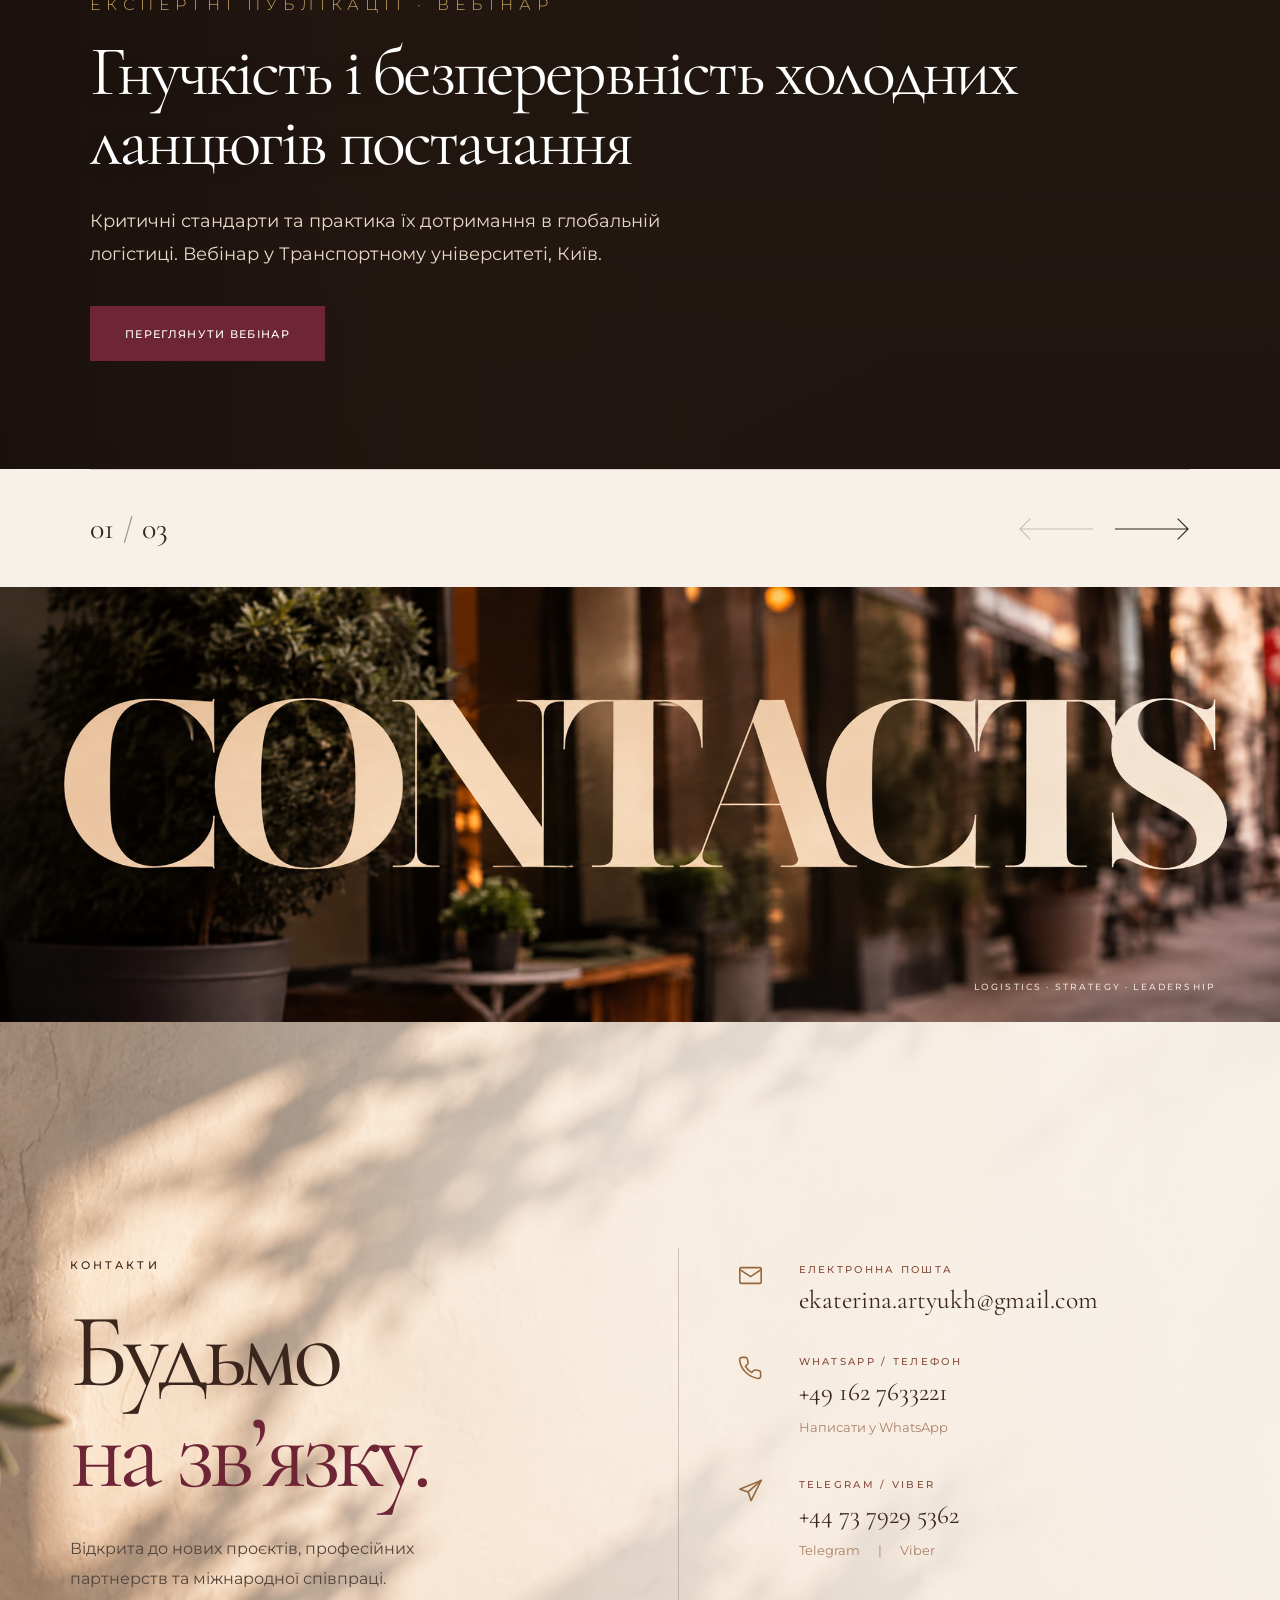
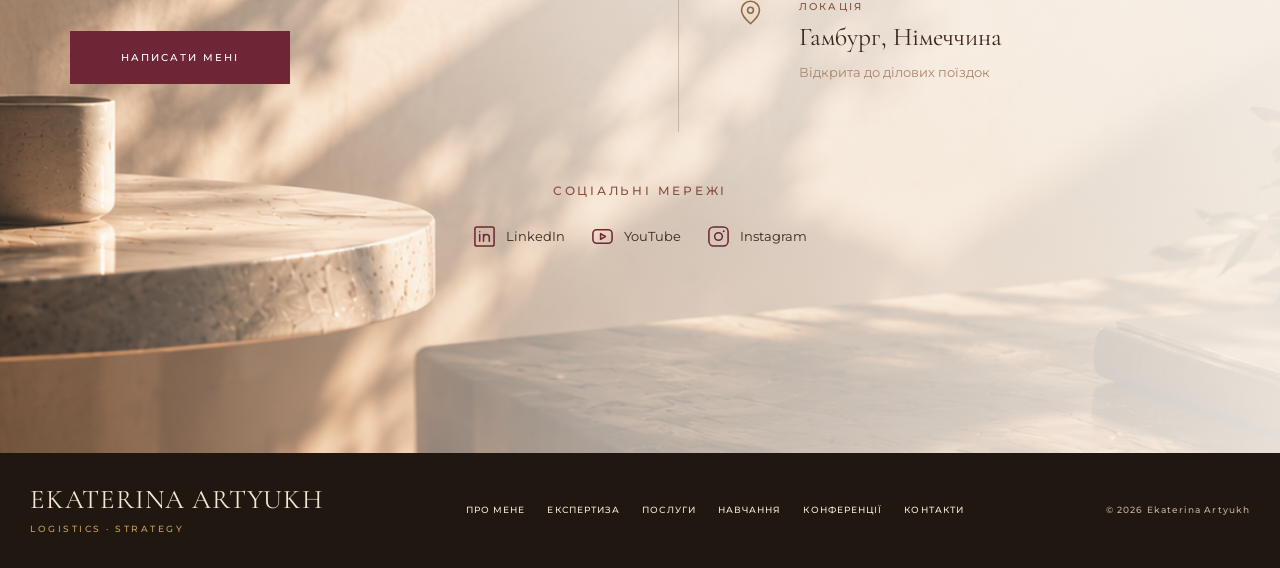
==== commit abf96746: "Add files via upload" ====
--- a/index.html
+++ b/index.html
@@ -20,6 +20,21 @@
     <link href="style.css" rel="stylesheet" />
     <script defer src="translations.js"></script>
     <script defer="" src="app.js"></script>
+    <meta property="og:type" content="website" />
+    <meta property="og:site_name" content="Ekaterina Artyukh" />
+    <meta property="og:title" content="Ekaterina Artyukh — Стратегічна логістика та консалтинг" />
+    <meta property="og:description" content="Міжнародна логістика, стратегічний консалтинг, корпоративне навчання та практичні рішення для бізнесу." />
+    <meta property="og:url" content="https://ekaterinaartyukh.github.io/" />
+    <meta property="og:image" content="https://ekaterinaartyukh.github.io/img/og-image.jpg" />
+    <meta property="og:image:secure_url" content="https://ekaterinaartyukh.github.io/img/og-image.jpg" />
+    <meta property="og:image:type" content="image/jpeg" />
+    <meta property="og:image:width" content="1200" />
+    <meta property="og:image:height" content="630" />
+    <meta property="og:image:alt" content="Ekaterina Artyukh — стратегічна логістика та практичні рішення" />
+    <meta name="twitter:card" content="summary_large_image" />
+    <meta name="twitter:title" content="Ekaterina Artyukh — Strategic Logistics & Consulting" />
+    <meta name="twitter:image" content="https://ekaterinaartyukh.github.io/img/og-image.jpg" />
+    <link rel="canonical" href="https://ekaterinaartyukh.github.io/" />
   </head>
   <body>
     <header class="site-header" id="top">
@@ -1441,136 +1456,91 @@
         <span>LEADERSHIP</span>
       </div>
 
-      <section
-        class="blog-slider-section"
-        id="blog"
-        aria-label="Блог та експертні публікації"
-      >
-        <div class="blog-slider-viewport">
-          <article class="blog-slide is-active">
-            <div
-              class="blog-slide-image"
-              style="
-                background-image: url(&quot;https://img.youtube.com/vi/KFuJpV9whDA/maxresdefault.jpg&quot;);
-              "
-            ></div>
-            <div class="hero-shade"></div>
-
-            <div class="hero-content">
-              <p class="eyebrow">ЕКСПЕРТНІ ПУБЛІКАЦІЇ · ВЕБІНАР</p>
-              <h2 class="title">
+<section aria-label="Блог та експертні публікації" class="blog-slider-section" data-i18n-aria-label="blogSectionAria" id="blog">
+<div class="blog-slider-viewport">
+<article class="blog-slide is-active">
+<div class="blog-slide-image" style='
+                background-image: url("https://img.youtube.com/vi/KFuJpV9whDA/maxresdefault.jpg");
+              '></div>
+<div class="hero-shade"></div>
+<div class="hero-content">
+<p class="eyebrow" data-i18n="blogOneType">ЕКСПЕРТНІ ПУБЛІКАЦІЇ · ВЕБІНАР</p>
+<h2 class="title" data-i18n="blogOneTitle">
                 Гнучкість і безперервність холодних ланцюгів постачання
               </h2>
-              <p class="hero-copy">
+<p class="hero-copy" data-i18n="blogOneDesc">
                 Критичні стандарти та практика їх дотримання в глобальній
                 логістиці. Вебінар у Транспортному університеті, Київ.
               </p>
-              <div class="hero-buttons">
-                <a
-                  class="btn btn-primary"
-                  href="https://www.youtube.com/watch?v=KFuJpV9whDA"
-                  target="_blank"
-                  rel="noopener noreferrer"
-                >
+<div class="hero-buttons">
+<a class="btn btn-primary" data-i18n="blogOneButton" href="https://www.youtube.com/watch?v=KFuJpV9whDA" rel="noopener noreferrer" target="_blank">
                   ПЕРЕГЛЯНУТИ ВЕБІНАР
                 </a>
-              </div>
-            </div>
-          </article>
-
-          <article class="blog-slide" aria-hidden="true" inert>
-            <div
-              class="blog-slide-image"
-              style="
-                background-image: url(&quot;https://img.youtube.com/vi/8PqM_0h76kM/maxresdefault.jpg&quot;);
-              "
-            ></div>
-            <div class="hero-shade"></div>
-
-            <div class="hero-content">
-              <p class="eyebrow">ЕКСПЕРТНІ ПУБЛІКАЦІЇ · ВЕБІНАР</p>
-              <h2 class="title">
+</div>
+</div>
+</article>
+<article aria-hidden="true" class="blog-slide" inert="">
+<div class="blog-slide-image" style='
+                background-image: url("https://img.youtube.com/vi/8PqM_0h76kM/maxresdefault.jpg");
+              '></div>
+<div class="hero-shade"></div>
+<div class="hero-content">
+<p class="eyebrow" data-i18n="blogTwoType">ЕКСПЕРТНІ ПУБЛІКАЦІЇ · ВЕБІНАР</p>
+<h2 class="title" data-i18n="blogTwoTitle">
                 Організація мультимодального перевезення ортофосфорної кислоти
               </h2>
-              <p class="hero-copy">
+<p class="hero-copy" data-i18n="blogTwoDesc">
                 Практичний кейс перевезення небезпечного вантажу класу 8 з Китаю
                 (Фанченг) до України (Одеса — Київ).
               </p>
-              <div class="hero-buttons">
-                <a
-                  class="btn btn-primary"
-                  href="https://www.youtube.com/watch?v=8PqM_0h76kM"
-                  target="_blank"
-                  rel="noopener noreferrer"
-                >
+<div class="hero-buttons">
+<a class="btn btn-primary" data-i18n="blogTwoButton" href="https://www.youtube.com/watch?v=8PqM_0h76kM" rel="noopener noreferrer" target="_blank">
                   ПЕРЕГЛЯНУТИ ВЕБІНАР
                 </a>
-              </div>
-            </div>
-          </article>
-
-          <article class="blog-slide" aria-hidden="true" inert>
-            <div
-              class="blog-slide-image"
-              style="
-                background-image: url(&quot;https://img.youtube.com/vi/pH1bhsZ9YvM/maxresdefault.jpg&quot;);
-              "
-            ></div>
-            <div class="hero-shade"></div>
-
-            <div class="hero-content">
-              <p class="eyebrow">ЕКСПЕРТНІ ПУБЛІКАЦІЇ · ВІДЕО</p>
-              <h2 class="title">Новий міст між Україною та Румунією</h2>
-              <p class="hero-copy">
+</div>
+</div>
+</article>
+<article aria-hidden="true" class="blog-slide" inert="">
+<div class="blog-slide-image" style='
+                background-image: url("https://img.youtube.com/vi/pH1bhsZ9YvM/maxresdefault.jpg");
+              '></div>
+<div class="hero-shade"></div>
+<div class="hero-content">
+<p class="eyebrow" data-i18n="blogThreeType">ЕКСПЕРТНІ ПУБЛІКАЦІЇ · ВІДЕО</p>
+<h2 class="title" data-i18n="blogThreeTitle">Новий міст між Україною та Румунією</h2>
+<p class="hero-copy" data-i18n="blogThreeDesc">
                 Які можливості він відкриває для міжнародної логістики,
                 транспортного сполучення та економічної співпраці? Ексклюзивний
                 матеріал з кордону.
               </p>
-              <div class="hero-buttons">
-                <a
-                  class="btn btn-primary"
-                  href="https://www.youtube.com/watch?v=pH1bhsZ9YvM&amp;t=3s"
-                  target="_blank"
-                  rel="noopener noreferrer"
-                >
+<div class="hero-buttons">
+<a class="btn btn-primary" data-i18n="blogThreeButton" href="https://www.youtube.com/watch?v=pH1bhsZ9YvM&amp;t=3s" rel="noopener noreferrer" target="_blank">
                   ПЕРЕГЛЯНУТИ ВІДЕО
                 </a>
-              </div>
-            </div>
-          </article>
-        </div>
-
-        <div class="blog-slider-navigation">
-          <span class="expertise-counter" aria-live="polite">
-            <span id="blogCurrent">01</span>
-            <span class="expertise-counter-divider">/</span>
-            <span>03</span>
-          </span>
-
-          <div class="expertise-arrows">
-            <button
-              type="button"
-              class="expertise-arrow expertise-prev blog-prev"
-              aria-label="Попередня публікація"
-              disabled
-            >
-              <svg viewBox="0 0 80 24" aria-hidden="true">
-                <path d="M79 12H2M13 1L2 12l11 11" />
-              </svg>
-            </button>
-
-            <button
-              type="button"
-              class="expertise-arrow expertise-next blog-next"
-              aria-label="Наступна публікація"
-            >
-              <svg viewBox="0 0 80 24" aria-hidden="true">
-                <path d="M1 12h77M67 1l11 11-11 11" />
-              </svg>
-            </button>
-          </div>
-        </div>
-      </section>
+</div>
+</div>
+</article>
+</div>
+<div class="blog-slider-navigation">
+<span aria-live="polite" class="expertise-counter">
+<span id="blogCurrent">01</span>
+<span class="expertise-counter-divider">/</span>
+<span>03</span>
+</span>
+<div class="expertise-arrows">
+<button aria-label="Попередня публікація" class="expertise-arrow expertise-prev blog-prev" data-i18n-aria-label="blogPrev" disabled="" type="button">
+<svg aria-hidden="true" viewbox="0 0 80 24">
+<path d="M79 12H2M13 1L2 12l11 11"></path>
+</svg>
+</button>
+<button aria-label="Наступна публікація" class="expertise-arrow expertise-next blog-next" data-i18n-aria-label="blogNext" type="button">
+<svg aria-hidden="true" viewbox="0 0 80 24">
+<path d="M1 12h77M67 1l11 11-11 11"></path>
+</svg>
+</button>
+</div>
+</div>
+</section>
       <div
         class="expertise-banner contacts"
         role="img"
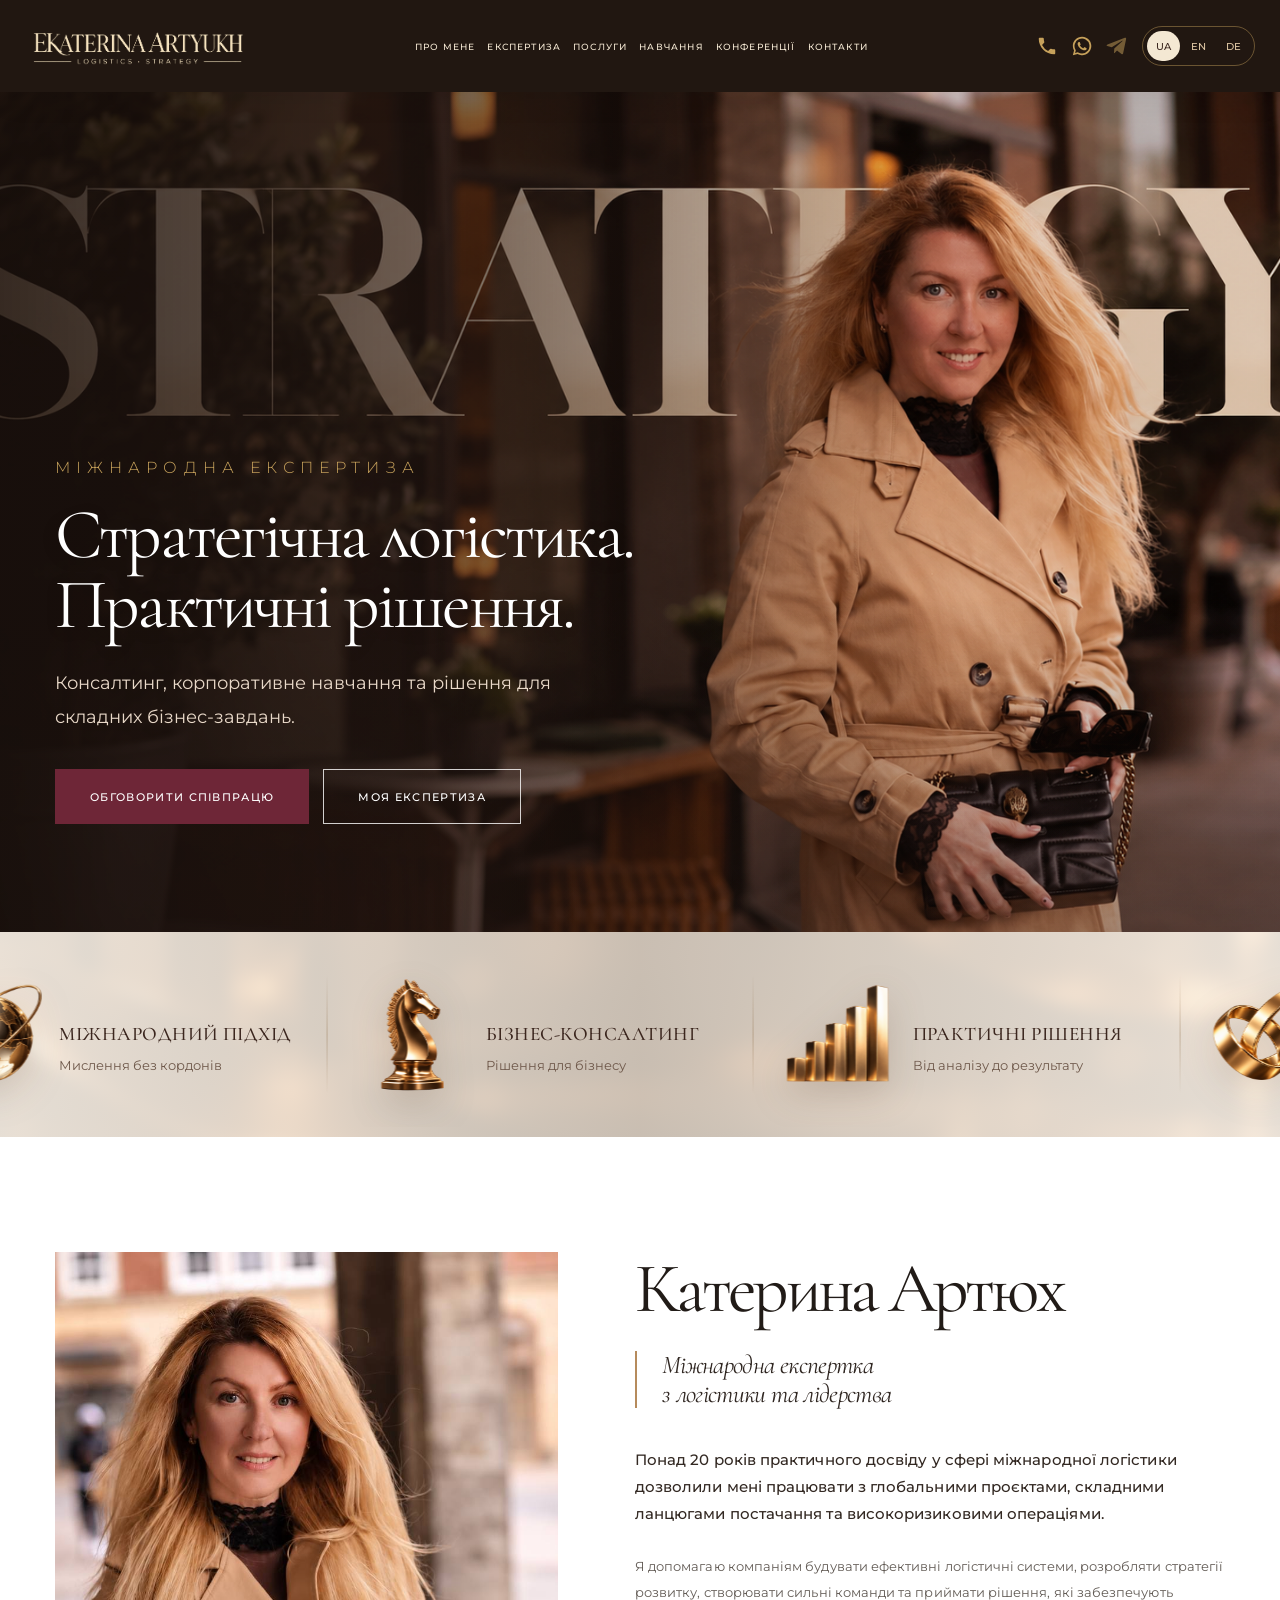
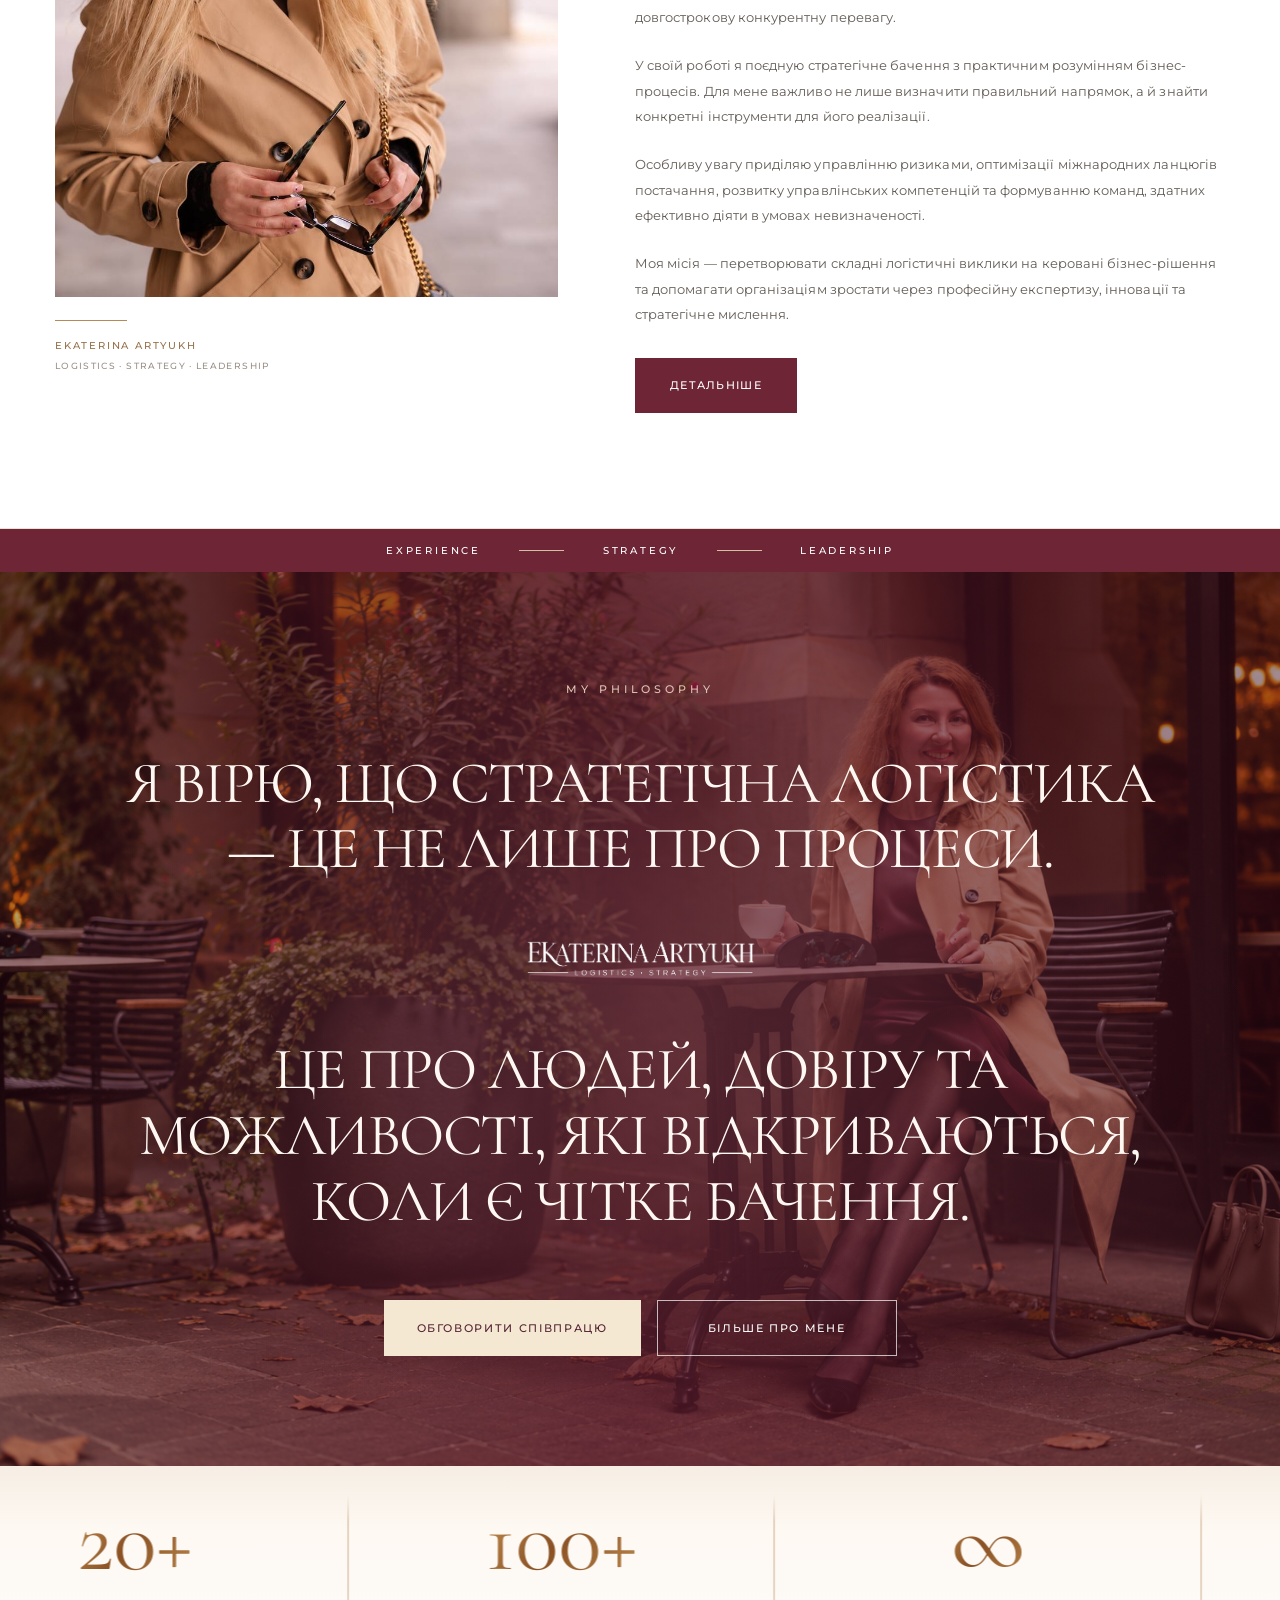
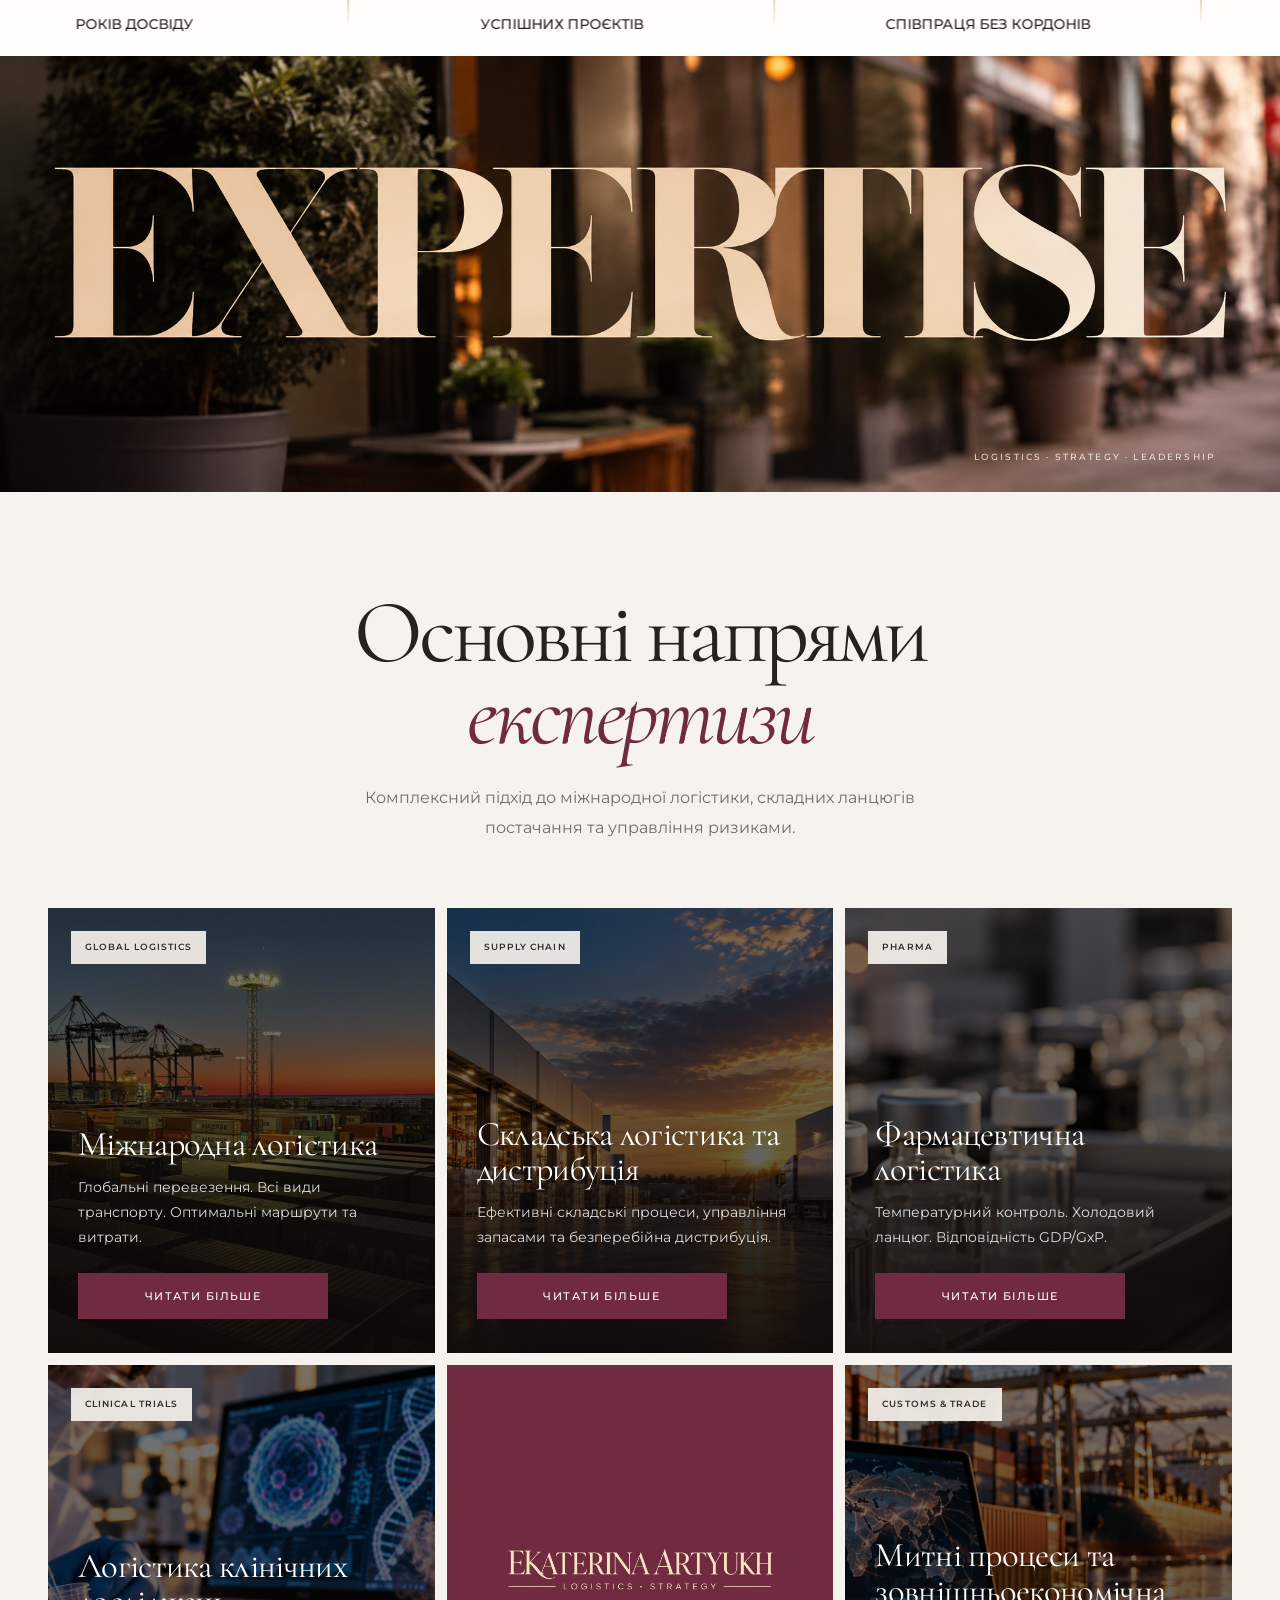
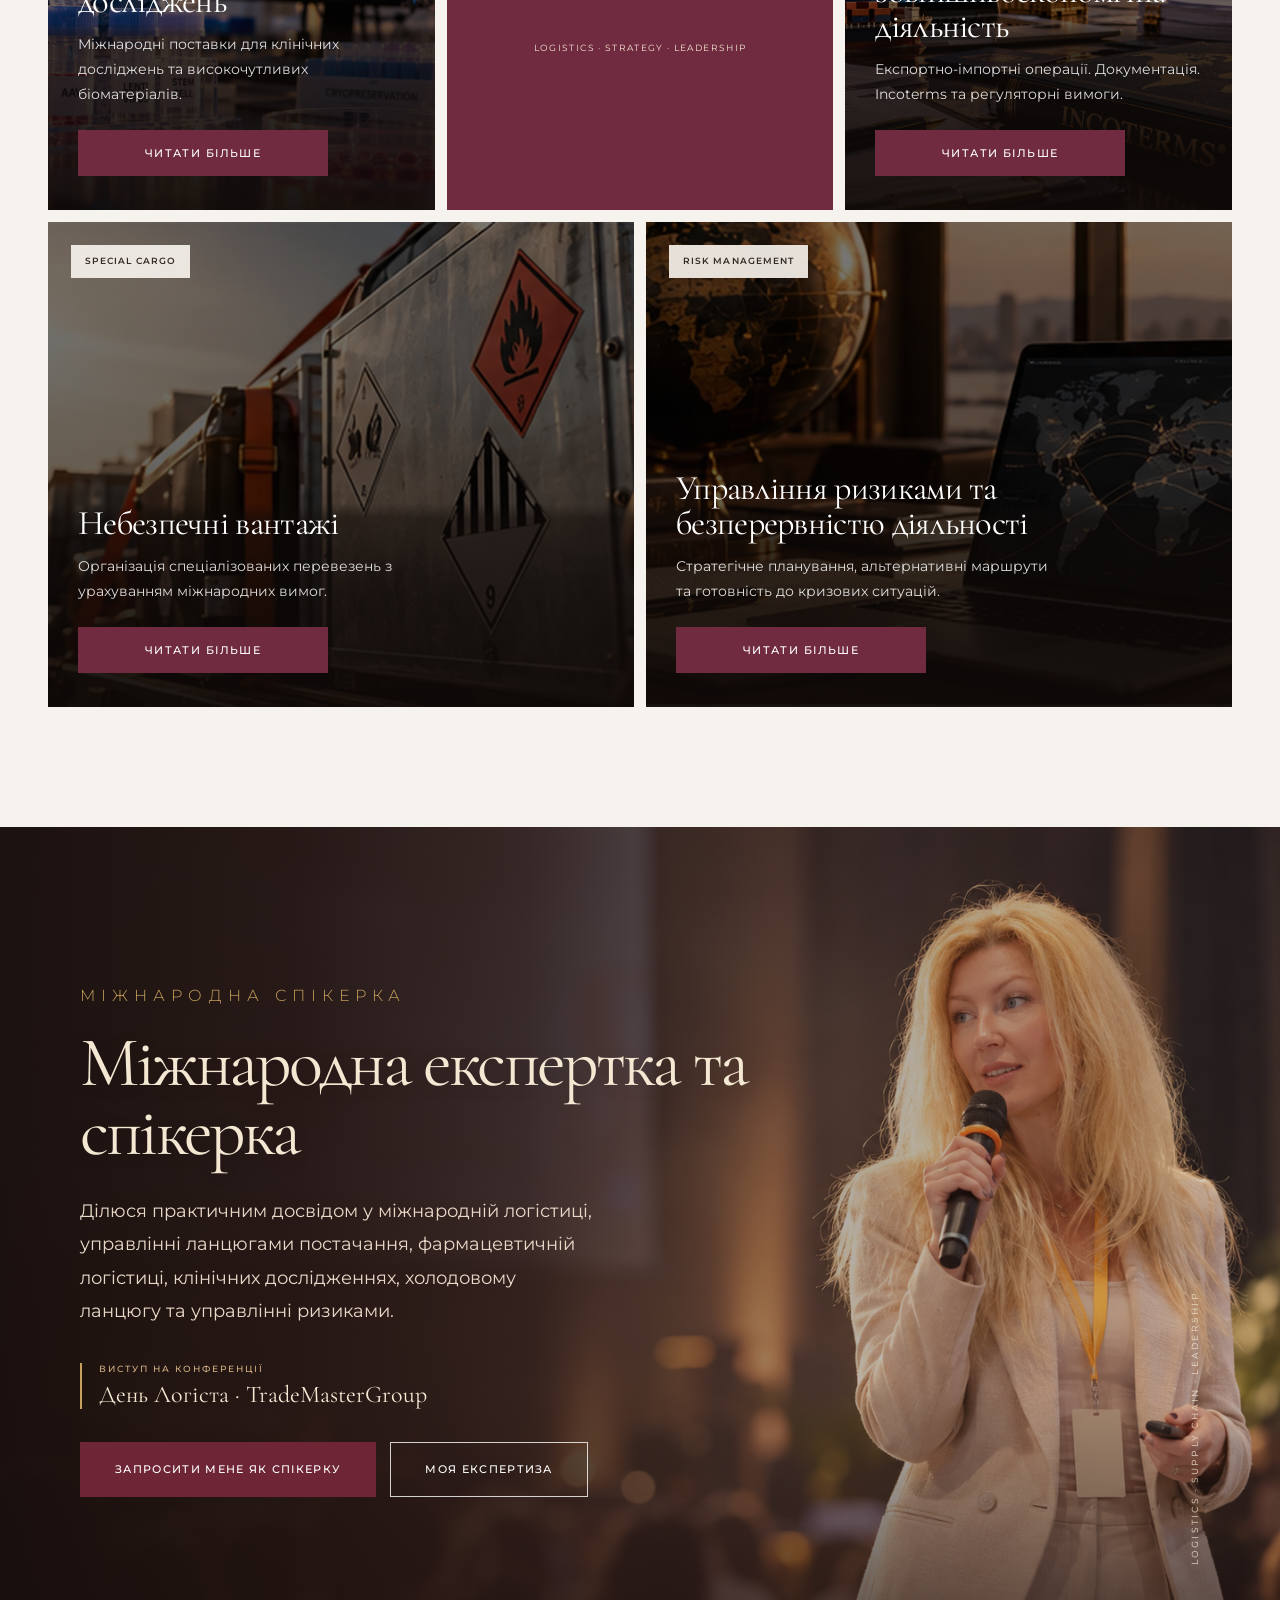
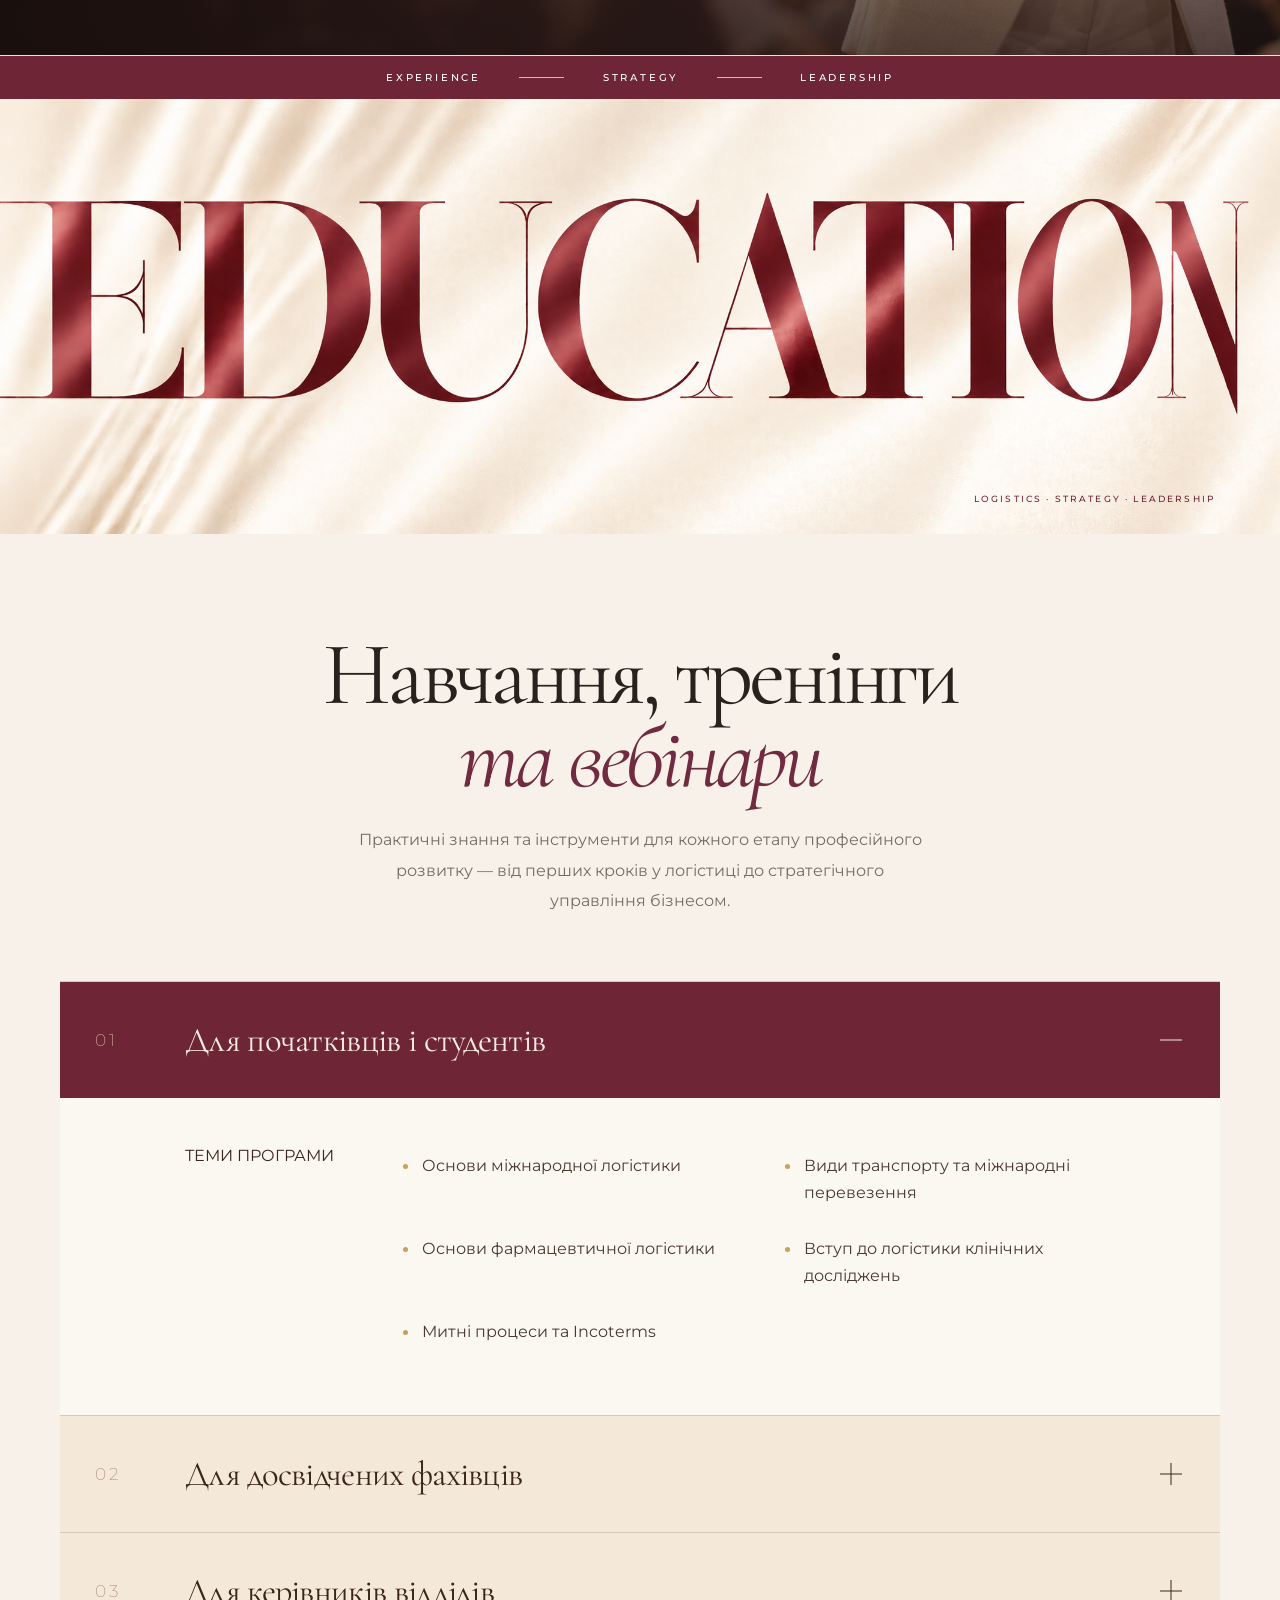
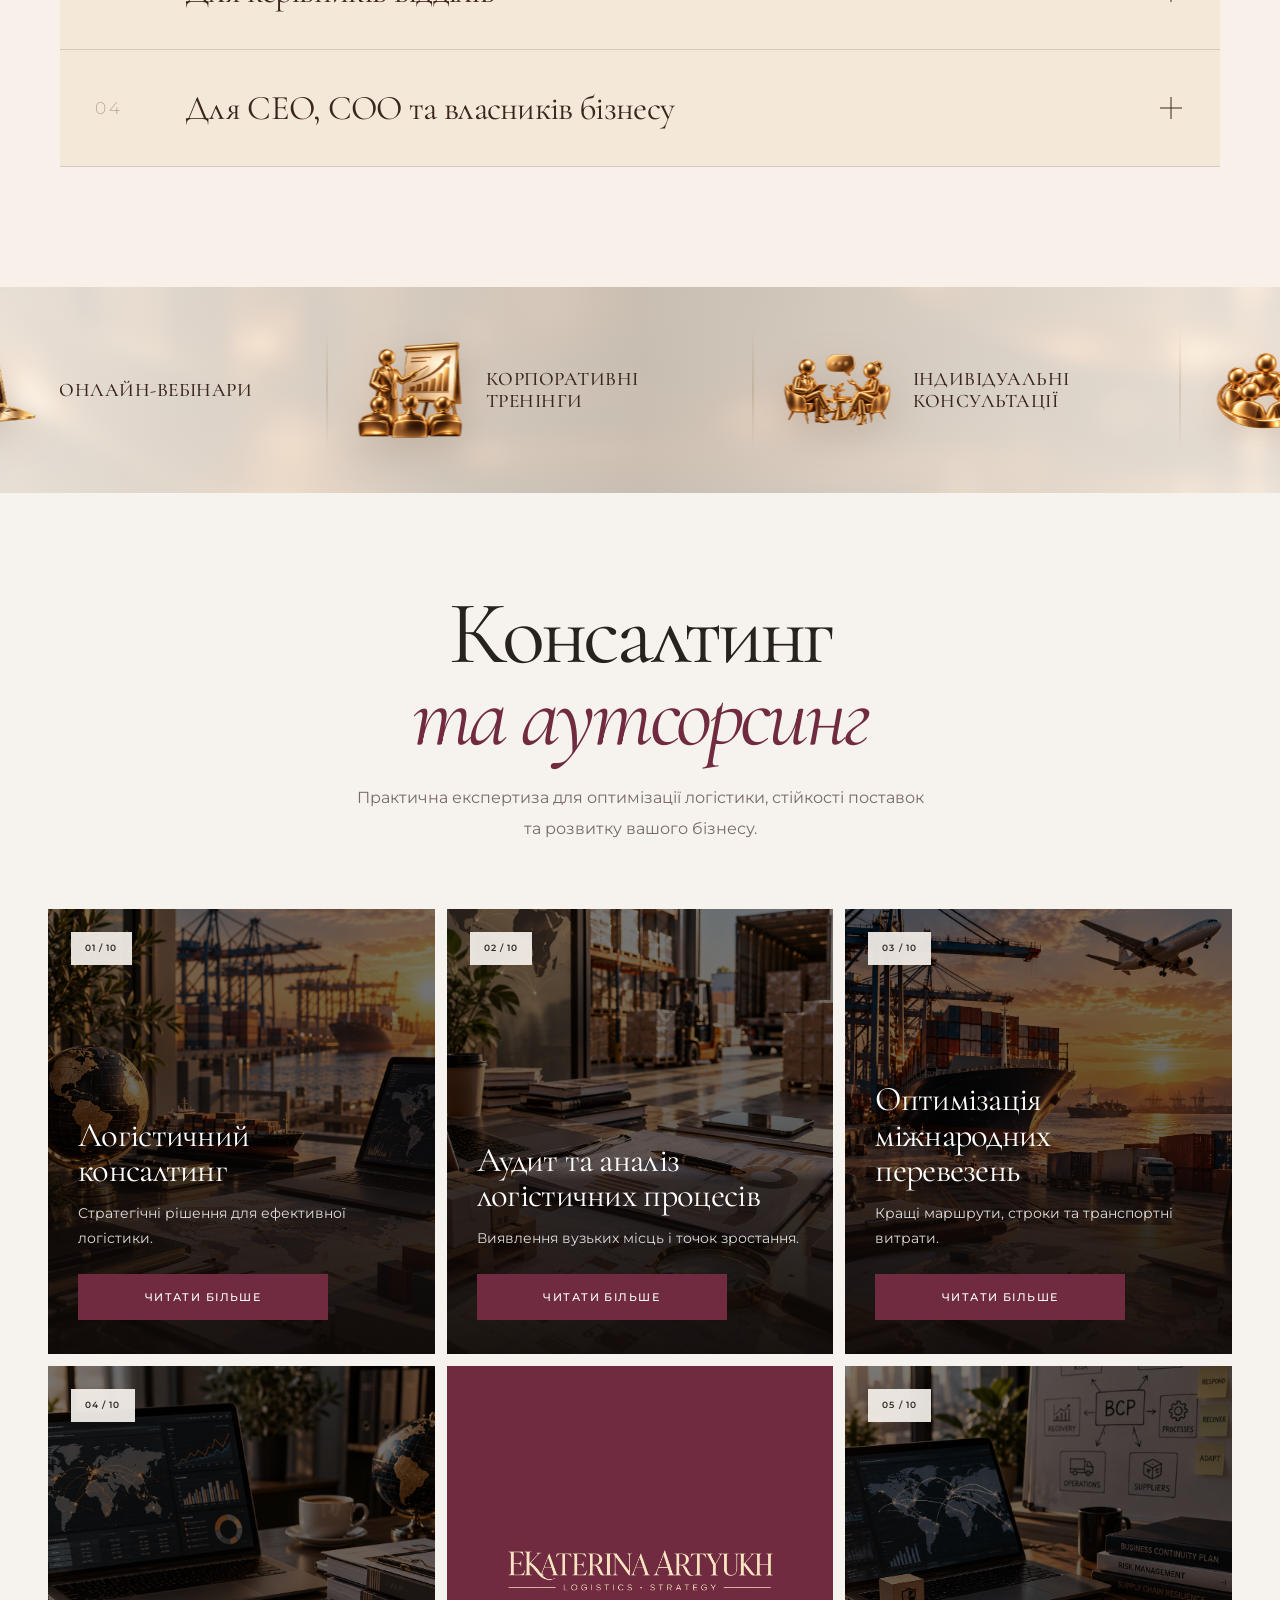
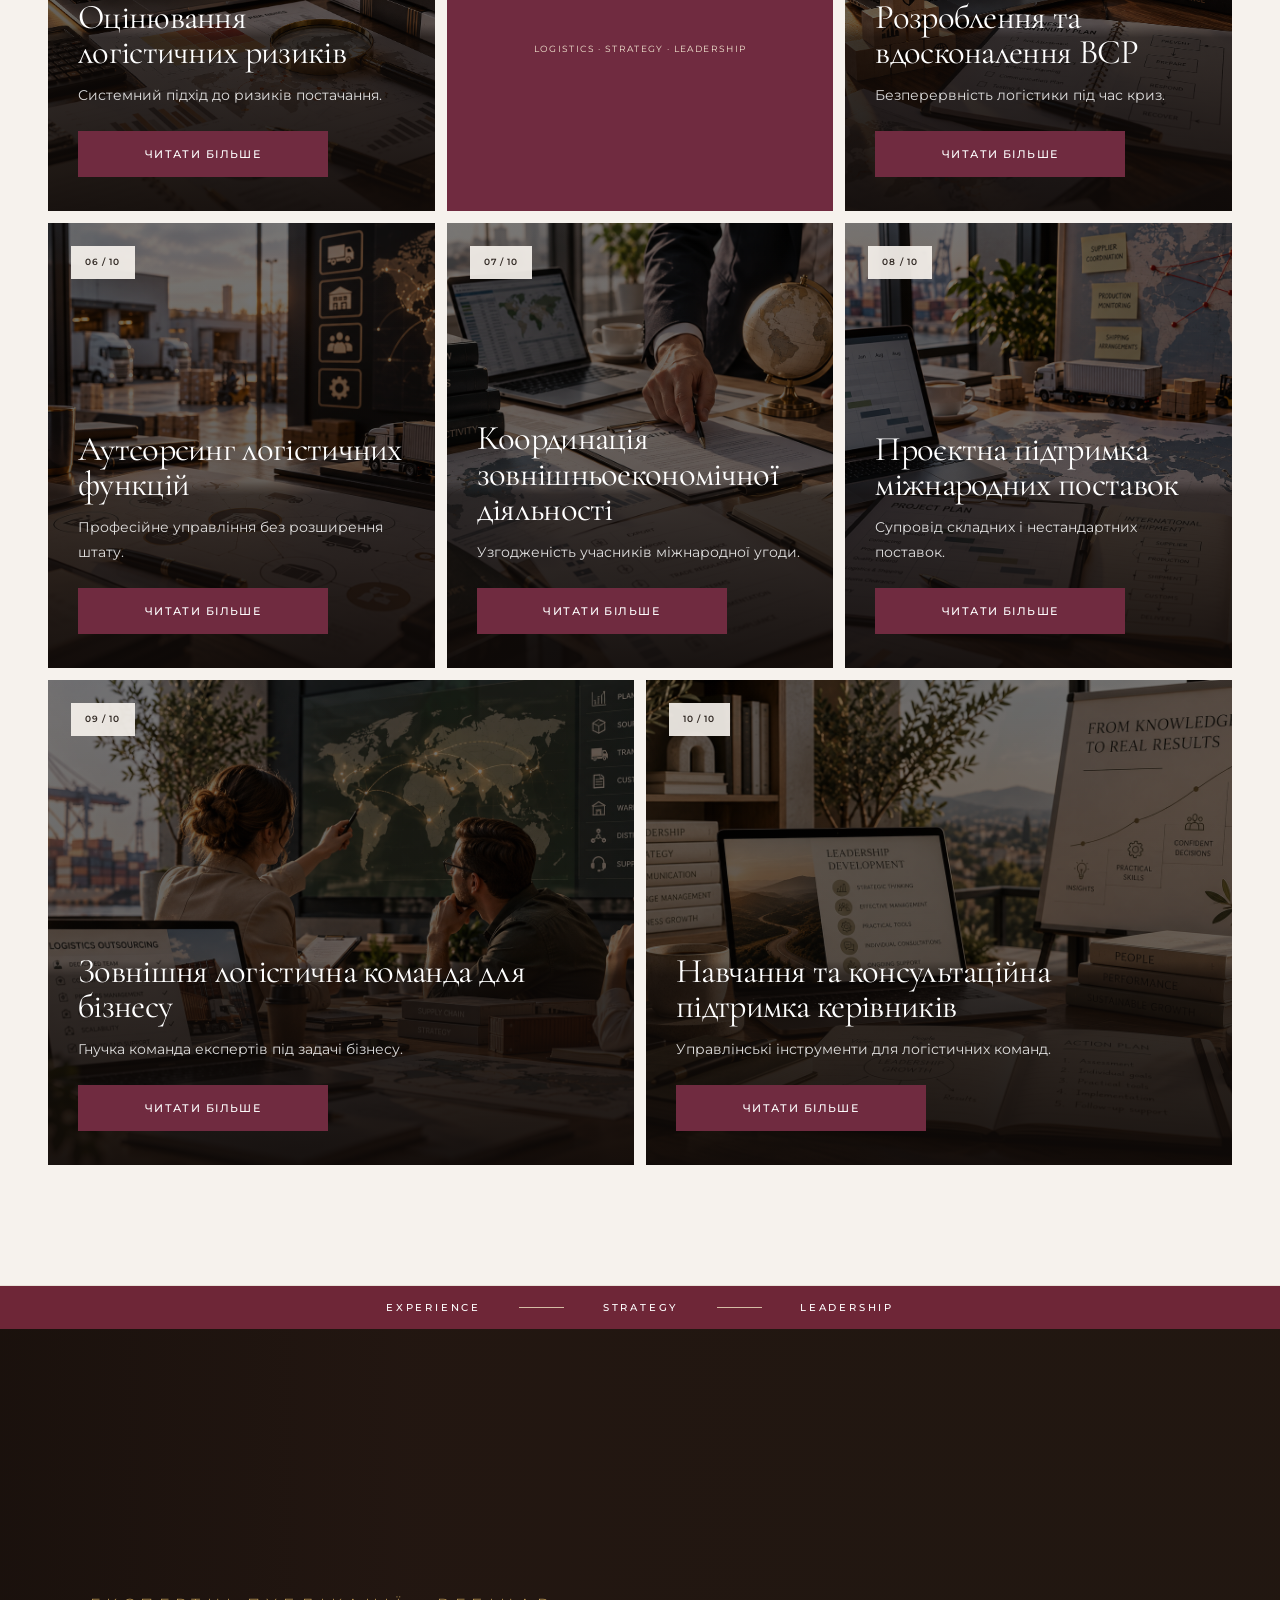
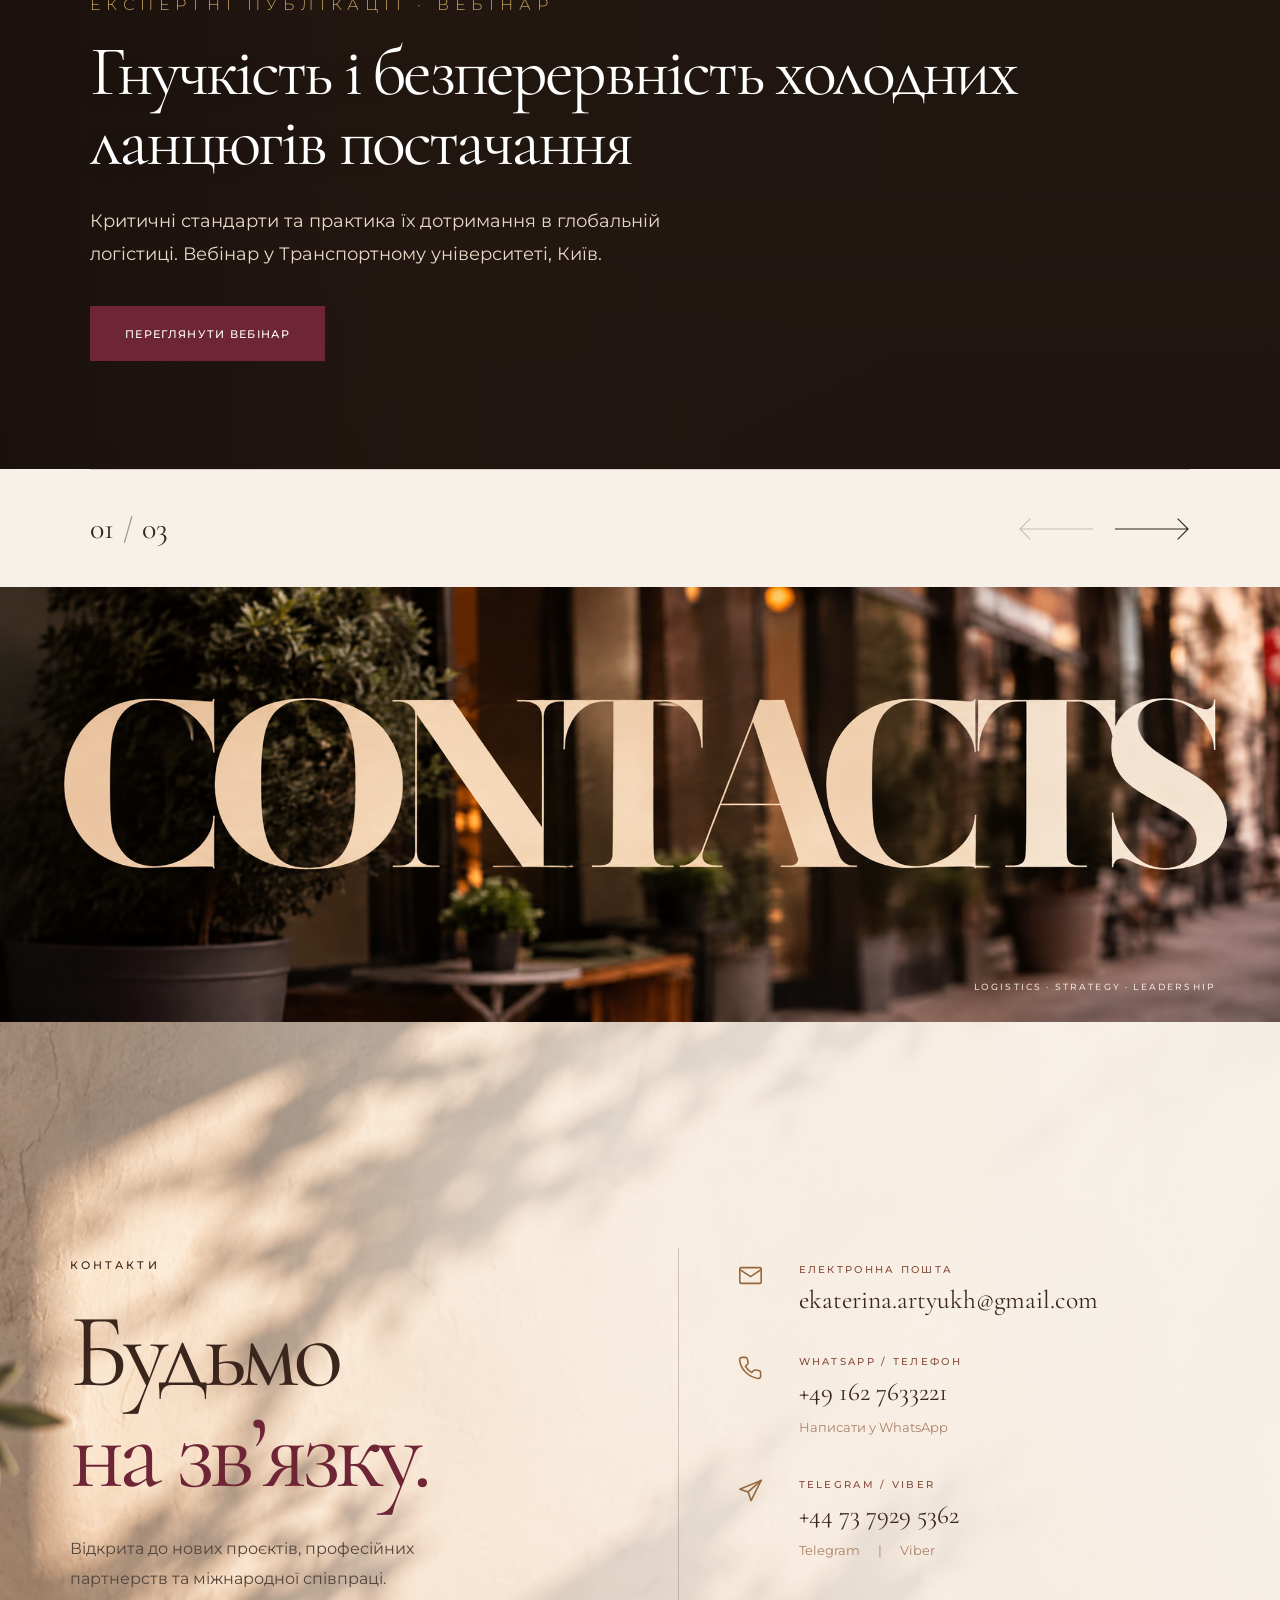
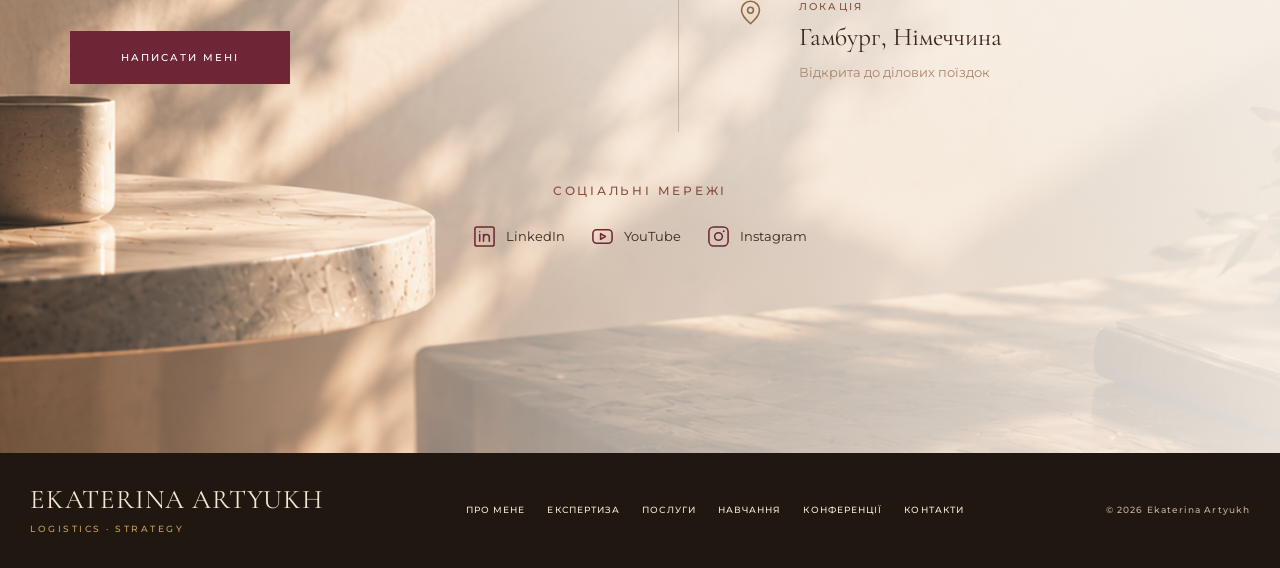
==== commit eda729dc: "Add files via upload" ====
--- a/index.html
+++ b/index.html
@@ -22,18 +22,39 @@
     <script defer="" src="app.js"></script>
     <meta property="og:type" content="website" />
     <meta property="og:site_name" content="Ekaterina Artyukh" />
-    <meta property="og:title" content="Ekaterina Artyukh — Стратегічна логістика та консалтинг" />
-    <meta property="og:description" content="Міжнародна логістика, стратегічний консалтинг, корпоративне навчання та практичні рішення для бізнесу." />
+    <meta
+      property="og:title"
+      content="Ekaterina Artyukh — Стратегічна логістика та консалтинг"
+    />
+    <meta
+      property="og:description"
+      content="Міжнародна логістика, стратегічний консалтинг, корпоративне навчання та практичні рішення для бізнесу."
+    />
     <meta property="og:url" content="https://ekaterinaartyukh.github.io/" />
-    <meta property="og:image" content="https://ekaterinaartyukh.github.io/img/og-image.jpg" />
-    <meta property="og:image:secure_url" content="https://ekaterinaartyukh.github.io/img/og-image.jpg" />
+    <meta
+      property="og:image"
+      content="https://ekaterinaartyukh.github.io/img/og-image.jpg"
+    />
+    <meta
+      property="og:image:secure_url"
+      content="https://ekaterinaartyukh.github.io/img/og-image.jpg"
+    />
     <meta property="og:image:type" content="image/jpeg" />
     <meta property="og:image:width" content="1200" />
     <meta property="og:image:height" content="630" />
-    <meta property="og:image:alt" content="Ekaterina Artyukh — стратегічна логістика та практичні рішення" />
+    <meta
+      property="og:image:alt"
+      content="Ekaterina Artyukh — стратегічна логістика та практичні рішення"
+    />
     <meta name="twitter:card" content="summary_large_image" />
-    <meta name="twitter:title" content="Ekaterina Artyukh — Strategic Logistics & Consulting" />
-    <meta name="twitter:image" content="https://ekaterinaartyukh.github.io/img/og-image.jpg" />
+    <meta
+      name="twitter:title"
+      content="Ekaterina Artyukh — Strategic Logistics & Consulting"
+    />
+    <meta
+      name="twitter:image"
+      content="https://ekaterinaartyukh.github.io/img/og-image.jpg"
+    />
     <link rel="canonical" href="https://ekaterinaartyukh.github.io/" />
   </head>
   <body>
@@ -831,7 +852,10 @@
                 <span class="speaker-event-type" data-i18n="speakerEventType">
                   ВИСТУП НА КОНФЕРЕНЦІЇ
                 </span>
-                <span class="speaker-event-name">
+                <span
+                  class="speaker-event-name"
+                  data-i18n="speakerLogisticsDay"
+                >
                   День Логіста · TradeMasterGroup
                 </span>
               </div>
@@ -1456,91 +1480,142 @@
         <span>LEADERSHIP</span>
       </div>
 
-<section aria-label="Блог та експертні публікації" class="blog-slider-section" data-i18n-aria-label="blogSectionAria" id="blog">
-<div class="blog-slider-viewport">
-<article class="blog-slide is-active">
-<div class="blog-slide-image" style='
-                background-image: url("https://img.youtube.com/vi/KFuJpV9whDA/maxresdefault.jpg");
-              '></div>
-<div class="hero-shade"></div>
-<div class="hero-content">
-<p class="eyebrow" data-i18n="blogOneType">ЕКСПЕРТНІ ПУБЛІКАЦІЇ · ВЕБІНАР</p>
-<h2 class="title" data-i18n="blogOneTitle">
+      <section
+        aria-label="Блог та експертні публікації"
+        class="blog-slider-section"
+        data-i18n-aria-label="blogSectionAria"
+        id="blog"
+      >
+        <div class="blog-slider-viewport">
+          <article class="blog-slide is-active">
+            <div
+              class="blog-slide-image"
+              style="
+                background-image: url(&quot;https://img.youtube.com/vi/KFuJpV9whDA/maxresdefault.jpg&quot;);
+              "
+            ></div>
+            <div class="hero-shade"></div>
+            <div class="hero-content">
+              <p class="eyebrow" data-i18n="blogOneType">
+                ЕКСПЕРТНІ ПУБЛІКАЦІЇ · ВЕБІНАР
+              </p>
+              <h2 class="title" data-i18n="blogOneTitle">
                 Гнучкість і безперервність холодних ланцюгів постачання
               </h2>
-<p class="hero-copy" data-i18n="blogOneDesc">
+              <p class="hero-copy" data-i18n="blogOneDesc">
                 Критичні стандарти та практика їх дотримання в глобальній
                 логістиці. Вебінар у Транспортному університеті, Київ.
               </p>
-<div class="hero-buttons">
-<a class="btn btn-primary" data-i18n="blogOneButton" href="https://www.youtube.com/watch?v=KFuJpV9whDA" rel="noopener noreferrer" target="_blank">
+              <div class="hero-buttons">
+                <a
+                  class="btn btn-primary"
+                  data-i18n="blogOneButton"
+                  href="https://www.youtube.com/watch?v=KFuJpV9whDA"
+                  rel="noopener noreferrer"
+                  target="_blank"
+                >
                   ПЕРЕГЛЯНУТИ ВЕБІНАР
                 </a>
-</div>
-</div>
-</article>
-<article aria-hidden="true" class="blog-slide" inert="">
-<div class="blog-slide-image" style='
-                background-image: url("https://img.youtube.com/vi/8PqM_0h76kM/maxresdefault.jpg");
-              '></div>
-<div class="hero-shade"></div>
-<div class="hero-content">
-<p class="eyebrow" data-i18n="blogTwoType">ЕКСПЕРТНІ ПУБЛІКАЦІЇ · ВЕБІНАР</p>
-<h2 class="title" data-i18n="blogTwoTitle">
+              </div>
+            </div>
+          </article>
+          <article aria-hidden="true" class="blog-slide" inert="">
+            <div
+              class="blog-slide-image"
+              style="
+                background-image: url(&quot;https://img.youtube.com/vi/8PqM_0h76kM/maxresdefault.jpg&quot;);
+              "
+            ></div>
+            <div class="hero-shade"></div>
+            <div class="hero-content">
+              <p class="eyebrow" data-i18n="blogTwoType">
+                ЕКСПЕРТНІ ПУБЛІКАЦІЇ · ВЕБІНАР
+              </p>
+              <h2 class="title" data-i18n="blogTwoTitle">
                 Організація мультимодального перевезення ортофосфорної кислоти
               </h2>
-<p class="hero-copy" data-i18n="blogTwoDesc">
+              <p class="hero-copy" data-i18n="blogTwoDesc">
                 Практичний кейс перевезення небезпечного вантажу класу 8 з Китаю
                 (Фанченг) до України (Одеса — Київ).
               </p>
-<div class="hero-buttons">
-<a class="btn btn-primary" data-i18n="blogTwoButton" href="https://www.youtube.com/watch?v=8PqM_0h76kM" rel="noopener noreferrer" target="_blank">
+              <div class="hero-buttons">
+                <a
+                  class="btn btn-primary"
+                  data-i18n="blogTwoButton"
+                  href="https://www.youtube.com/watch?v=8PqM_0h76kM"
+                  rel="noopener noreferrer"
+                  target="_blank"
+                >
                   ПЕРЕГЛЯНУТИ ВЕБІНАР
                 </a>
-</div>
-</div>
-</article>
-<article aria-hidden="true" class="blog-slide" inert="">
-<div class="blog-slide-image" style='
-                background-image: url("https://img.youtube.com/vi/pH1bhsZ9YvM/maxresdefault.jpg");
-              '></div>
-<div class="hero-shade"></div>
-<div class="hero-content">
-<p class="eyebrow" data-i18n="blogThreeType">ЕКСПЕРТНІ ПУБЛІКАЦІЇ · ВІДЕО</p>
-<h2 class="title" data-i18n="blogThreeTitle">Новий міст між Україною та Румунією</h2>
-<p class="hero-copy" data-i18n="blogThreeDesc">
+              </div>
+            </div>
+          </article>
+          <article aria-hidden="true" class="blog-slide" inert="">
+            <div
+              class="blog-slide-image"
+              style="
+                background-image: url(&quot;https://img.youtube.com/vi/pH1bhsZ9YvM/maxresdefault.jpg&quot;);
+              "
+            ></div>
+            <div class="hero-shade"></div>
+            <div class="hero-content">
+              <p class="eyebrow" data-i18n="blogThreeType">
+                ЕКСПЕРТНІ ПУБЛІКАЦІЇ · ВІДЕО
+              </p>
+              <h2 class="title" data-i18n="blogThreeTitle">
+                Новий міст між Україною та Румунією
+              </h2>
+              <p class="hero-copy" data-i18n="blogThreeDesc">
                 Які можливості він відкриває для міжнародної логістики,
                 транспортного сполучення та економічної співпраці? Ексклюзивний
                 матеріал з кордону.
               </p>
-<div class="hero-buttons">
-<a class="btn btn-primary" data-i18n="blogThreeButton" href="https://www.youtube.com/watch?v=pH1bhsZ9YvM&amp;t=3s" rel="noopener noreferrer" target="_blank">
+              <div class="hero-buttons">
+                <a
+                  class="btn btn-primary"
+                  data-i18n="blogThreeButton"
+                  href="https://www.youtube.com/watch?v=pH1bhsZ9YvM&amp;t=3s"
+                  rel="noopener noreferrer"
+                  target="_blank"
+                >
                   ПЕРЕГЛЯНУТИ ВІДЕО
                 </a>
-</div>
-</div>
-</article>
-</div>
-<div class="blog-slider-navigation">
-<span aria-live="polite" class="expertise-counter">
-<span id="blogCurrent">01</span>
-<span class="expertise-counter-divider">/</span>
-<span>03</span>
-</span>
-<div class="expertise-arrows">
-<button aria-label="Попередня публікація" class="expertise-arrow expertise-prev blog-prev" data-i18n-aria-label="blogPrev" disabled="" type="button">
-<svg aria-hidden="true" viewbox="0 0 80 24">
-<path d="M79 12H2M13 1L2 12l11 11"></path>
-</svg>
-</button>
-<button aria-label="Наступна публікація" class="expertise-arrow expertise-next blog-next" data-i18n-aria-label="blogNext" type="button">
-<svg aria-hidden="true" viewbox="0 0 80 24">
-<path d="M1 12h77M67 1l11 11-11 11"></path>
-</svg>
-</button>
-</div>
-</div>
-</section>
+              </div>
+            </div>
+          </article>
+        </div>
+        <div class="blog-slider-navigation">
+          <span aria-live="polite" class="expertise-counter">
+            <span id="blogCurrent">01</span>
+            <span class="expertise-counter-divider">/</span>
+            <span>03</span>
+          </span>
+          <div class="expertise-arrows">
+            <button
+              aria-label="Попередня публікація"
+              class="expertise-arrow expertise-prev blog-prev"
+              data-i18n-aria-label="blogPrev"
+              disabled=""
+              type="button"
+            >
+              <svg aria-hidden="true" viewbox="0 0 80 24">
+                <path d="M79 12H2M13 1L2 12l11 11"></path>
+              </svg>
+            </button>
+            <button
+              aria-label="Наступна публікація"
+              class="expertise-arrow expertise-next blog-next"
+              data-i18n-aria-label="blogNext"
+              type="button"
+            >
+              <svg aria-hidden="true" viewbox="0 0 80 24">
+                <path d="M1 12h77M67 1l11 11-11 11"></path>
+              </svg>
+            </button>
+          </div>
+        </div>
+      </section>
       <div
         class="expertise-banner contacts"
         role="img"
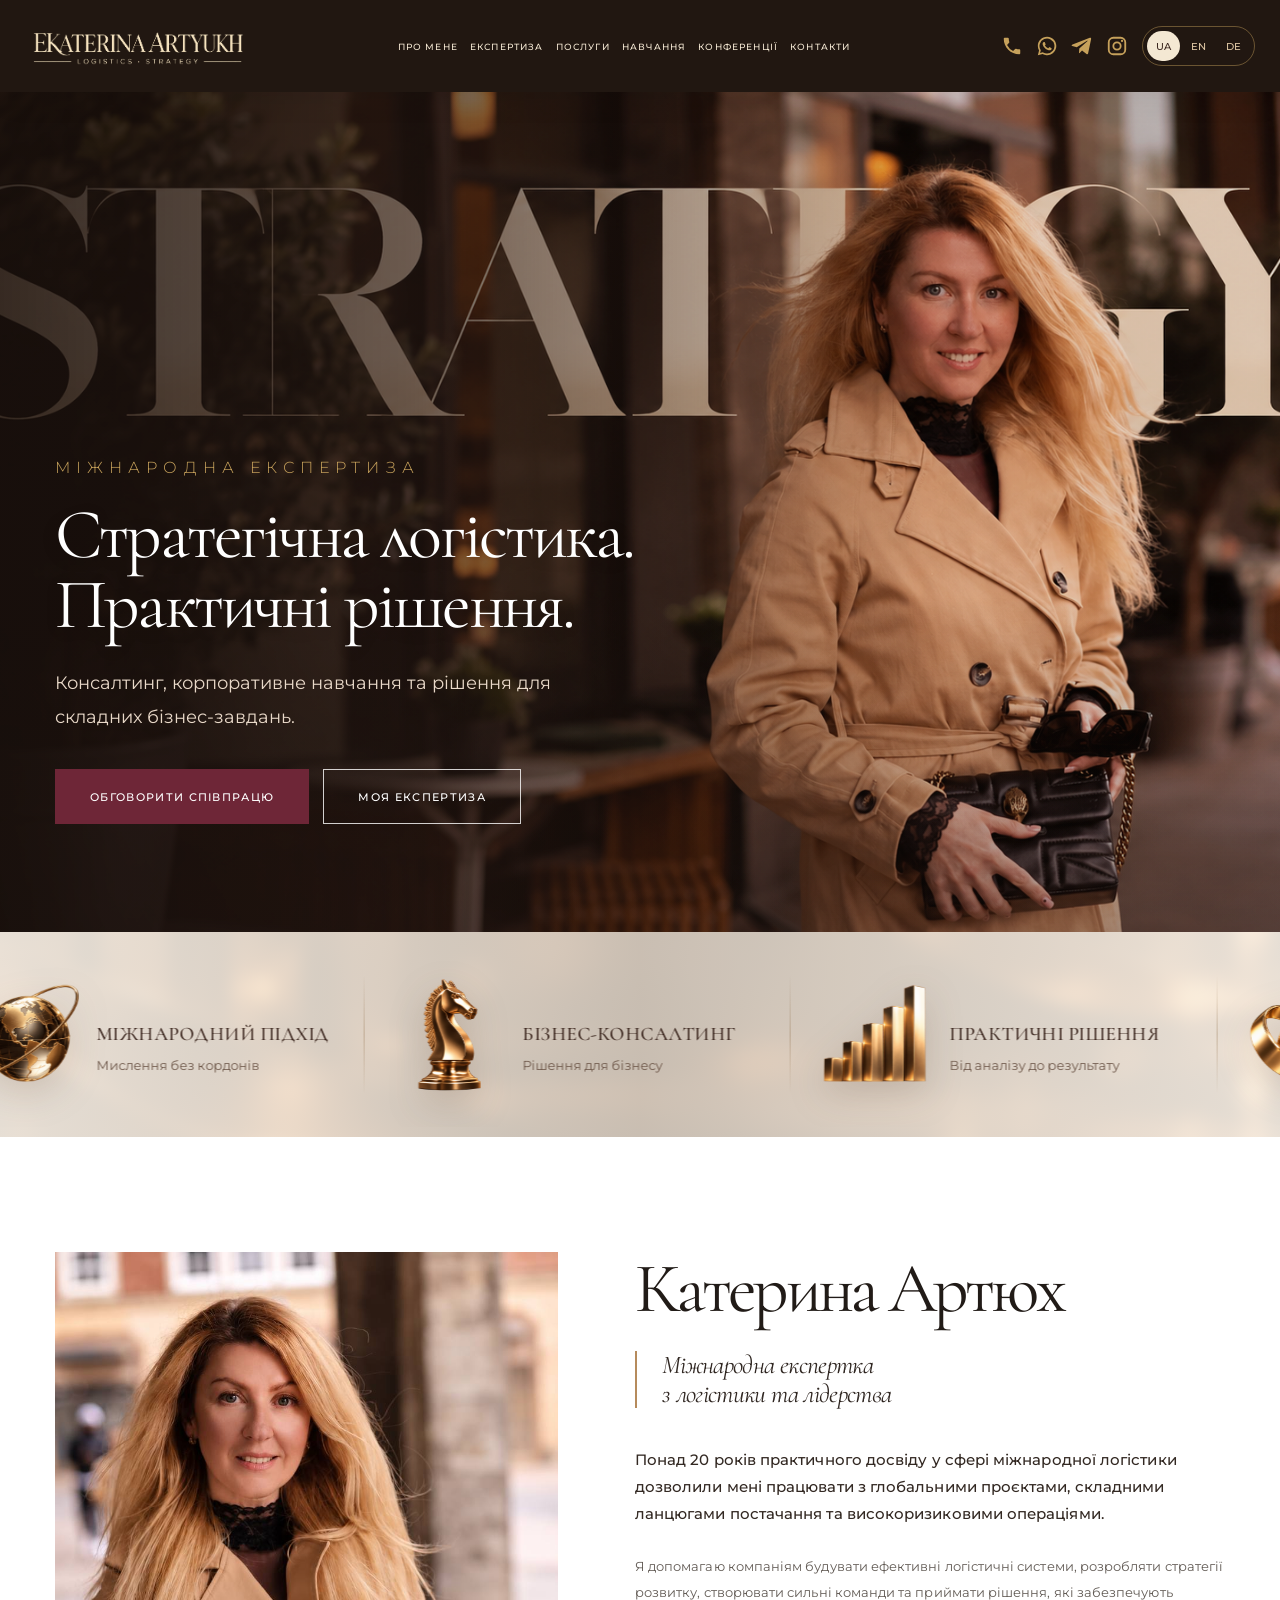
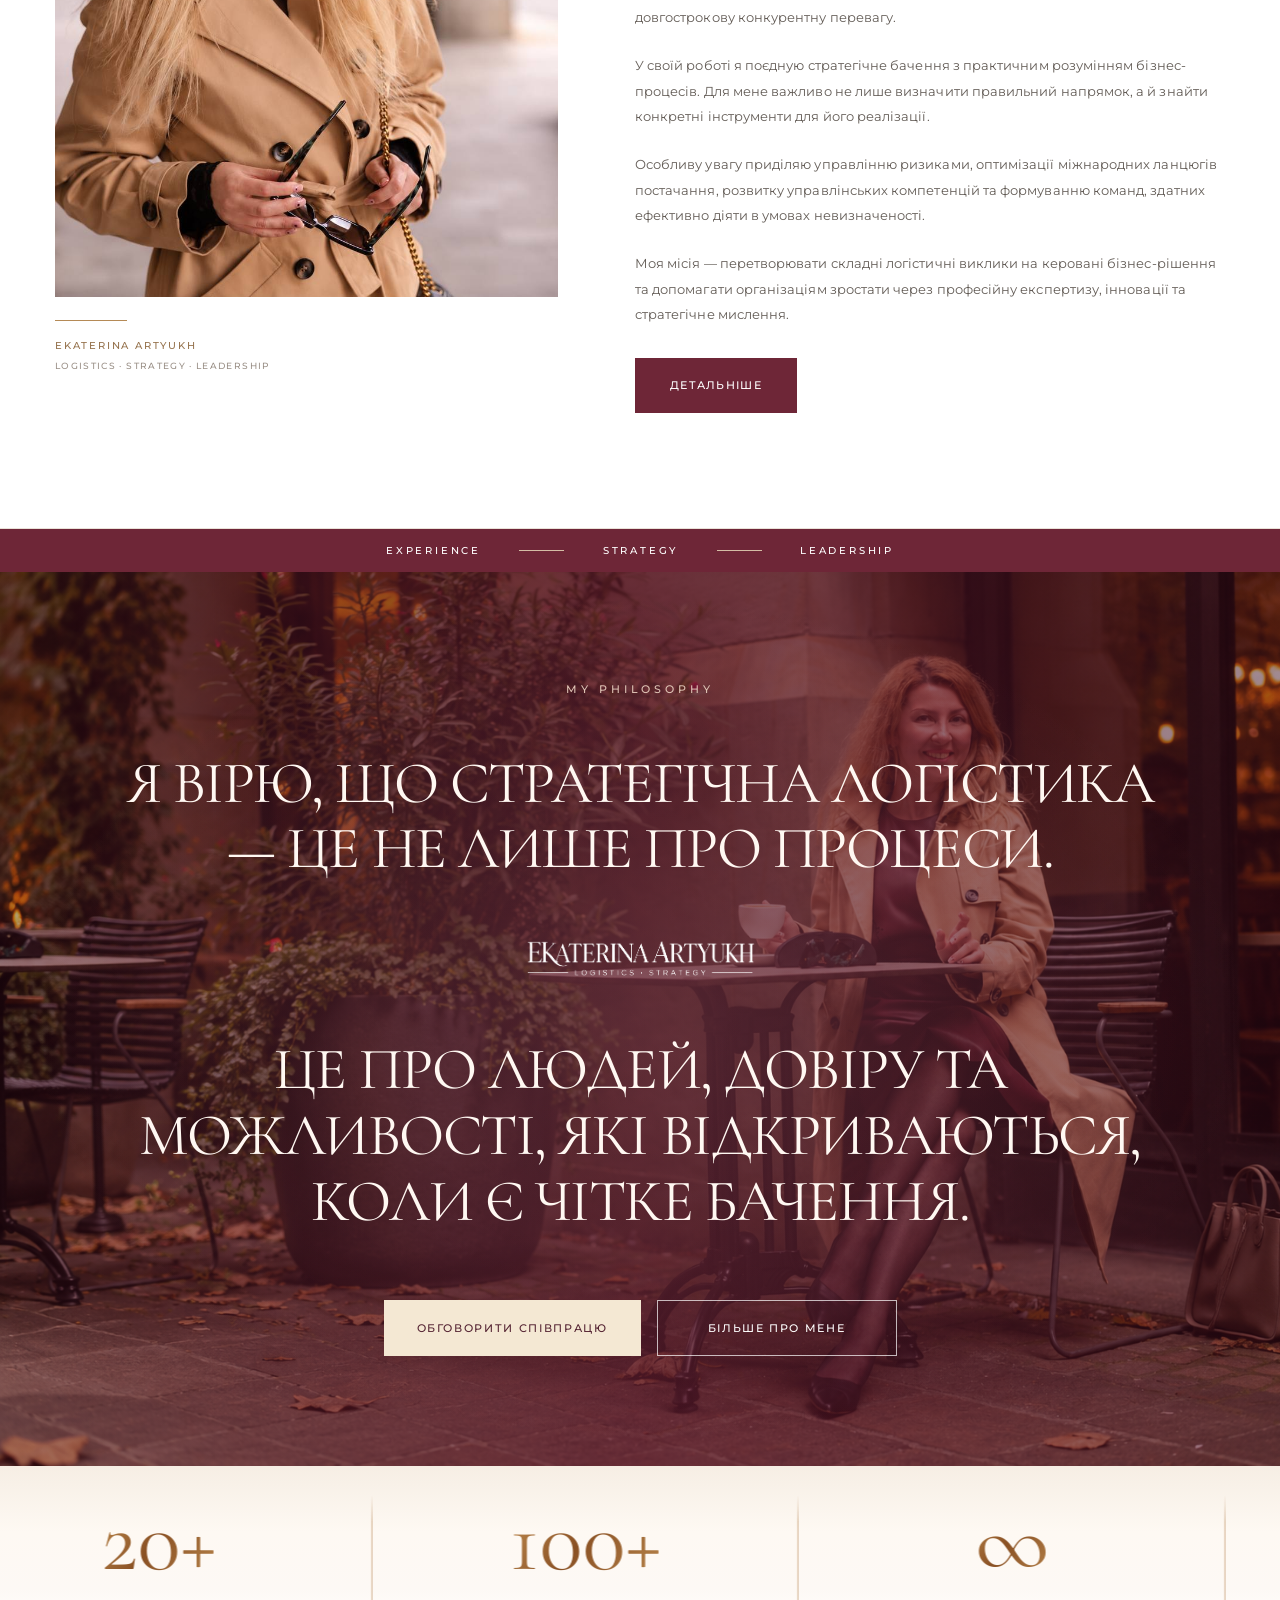
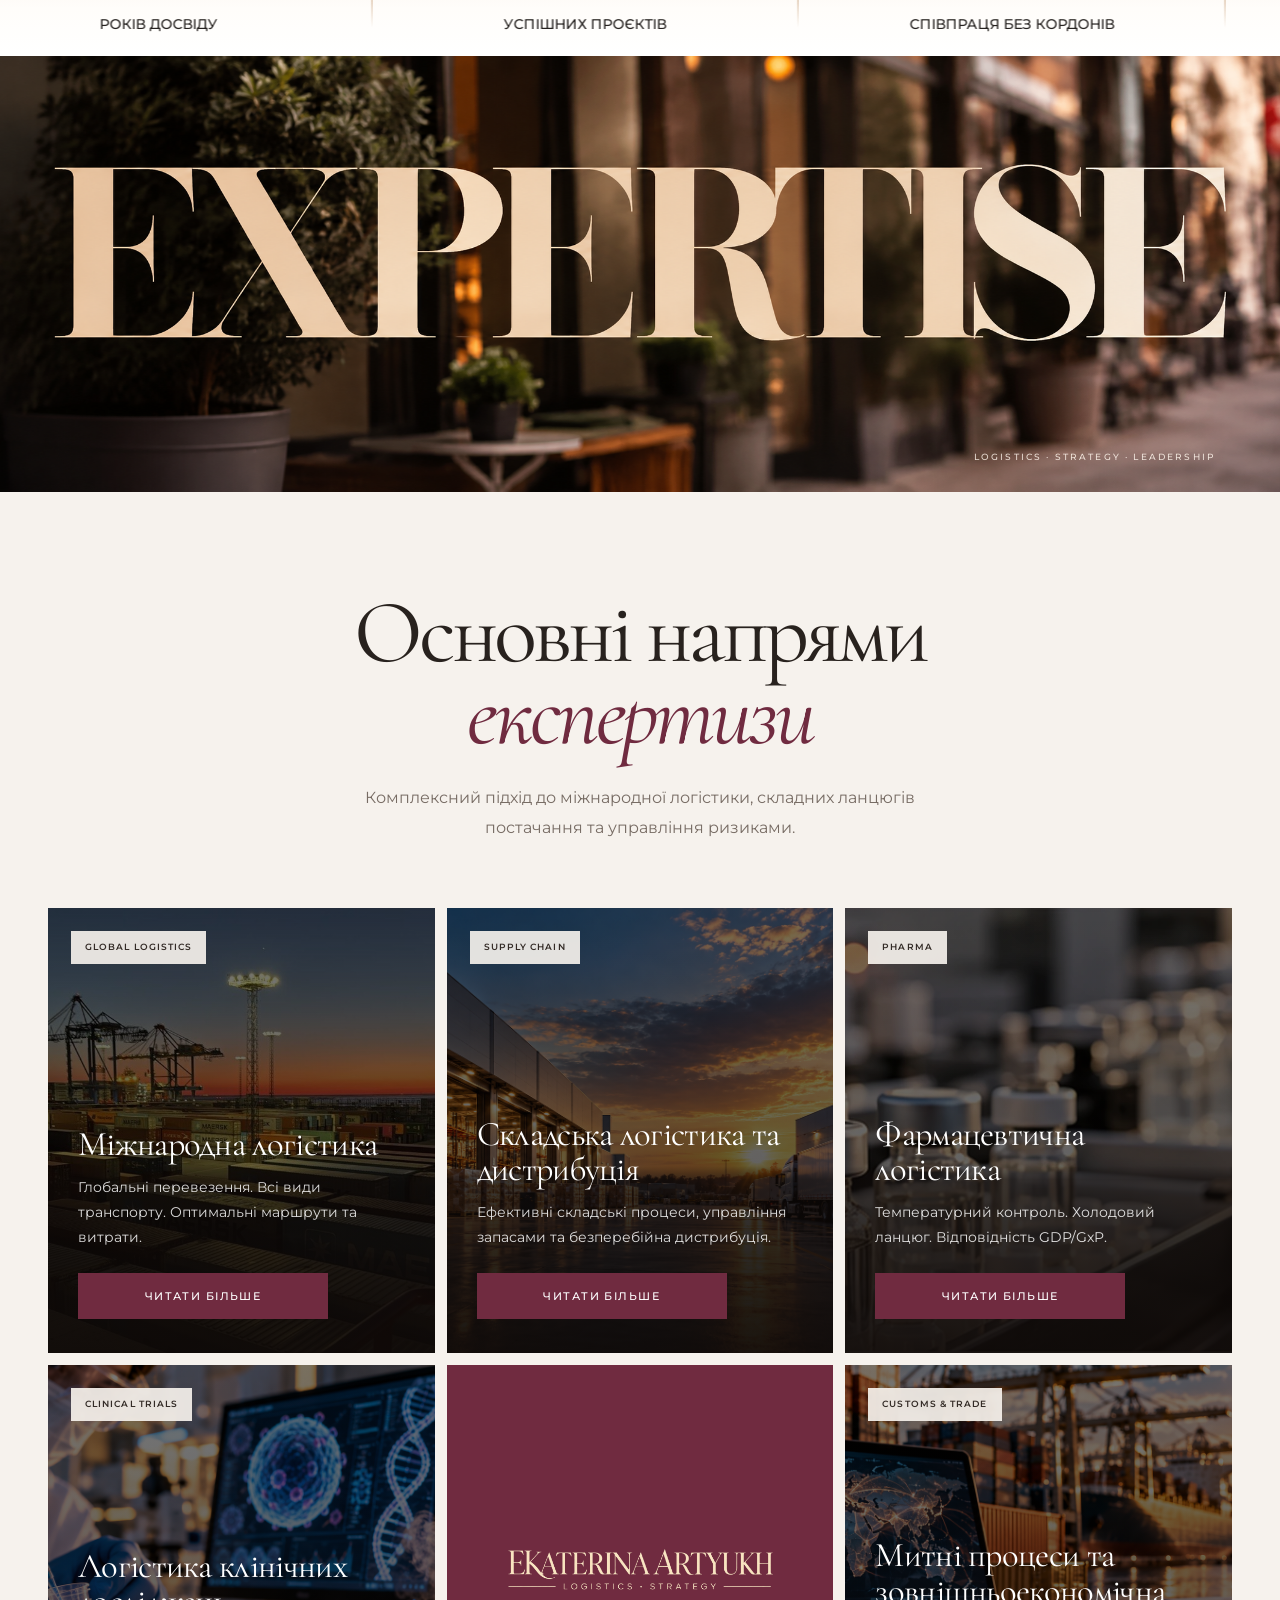
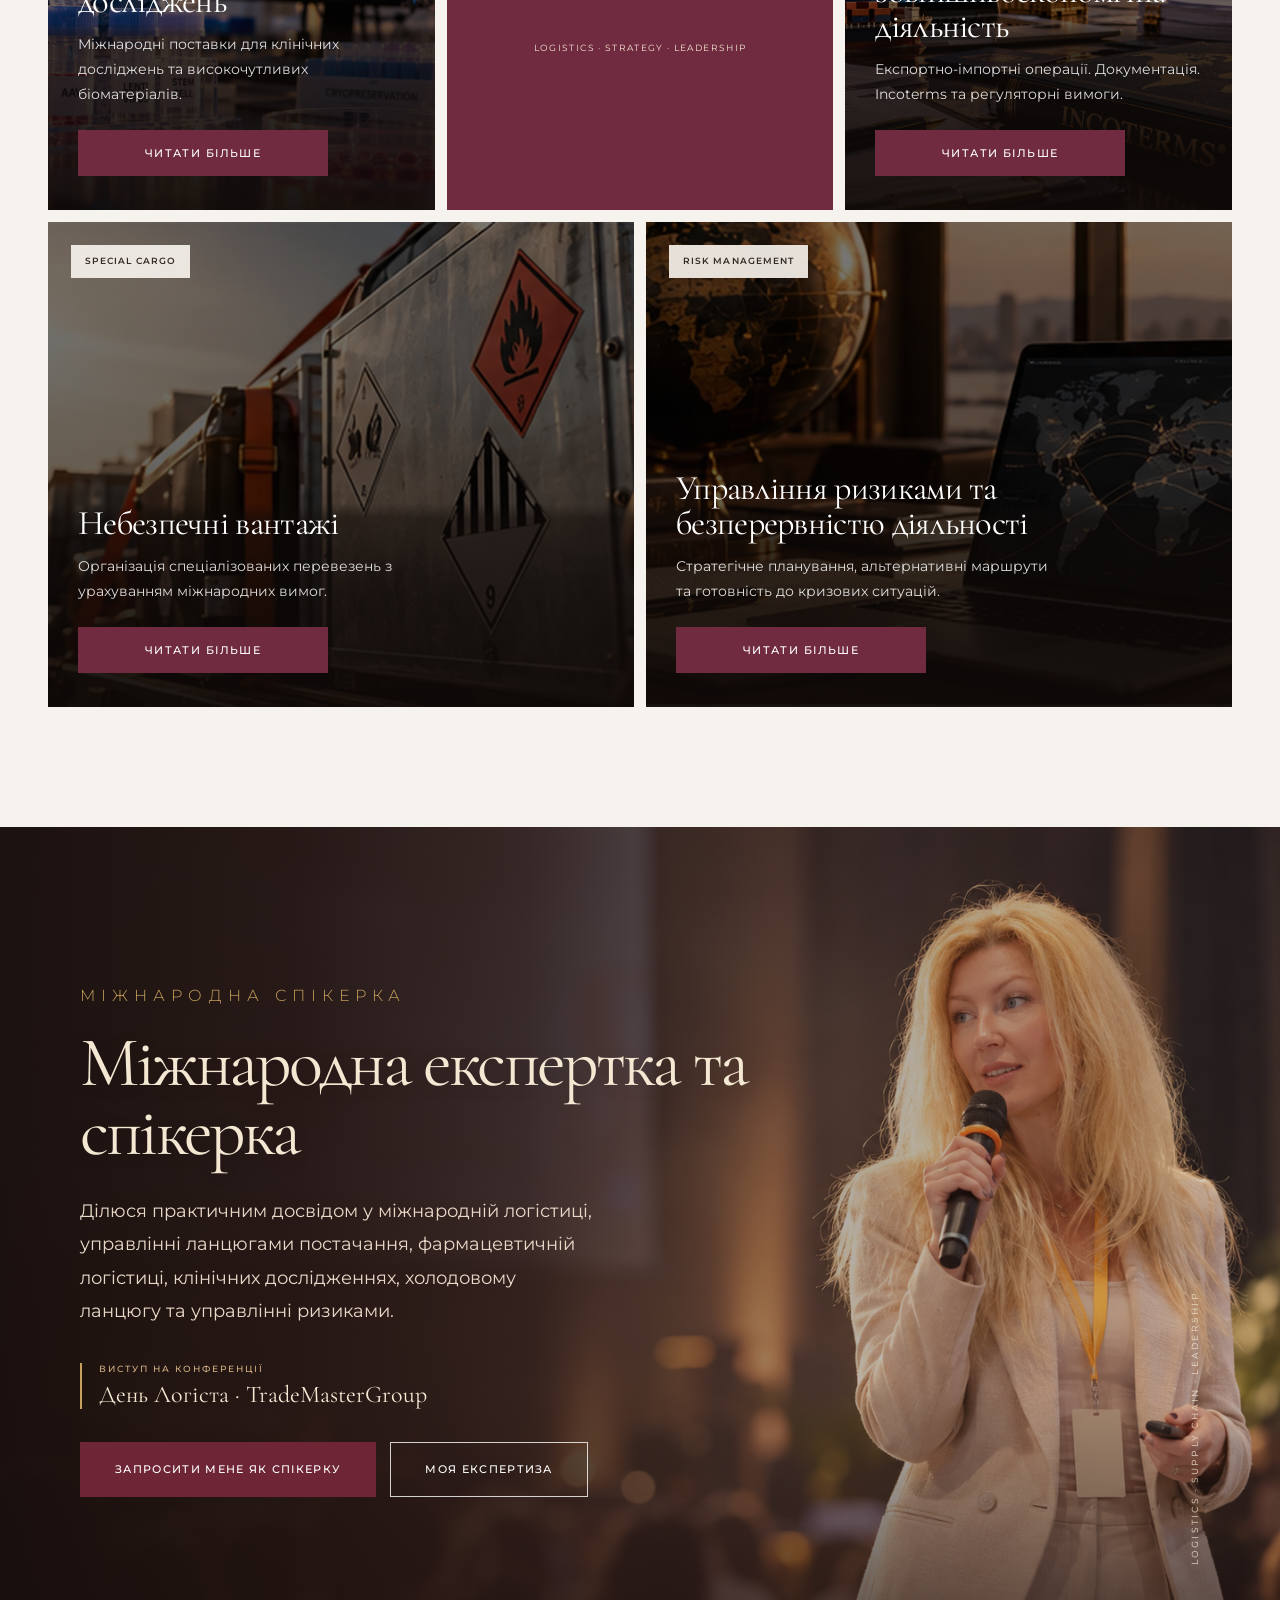
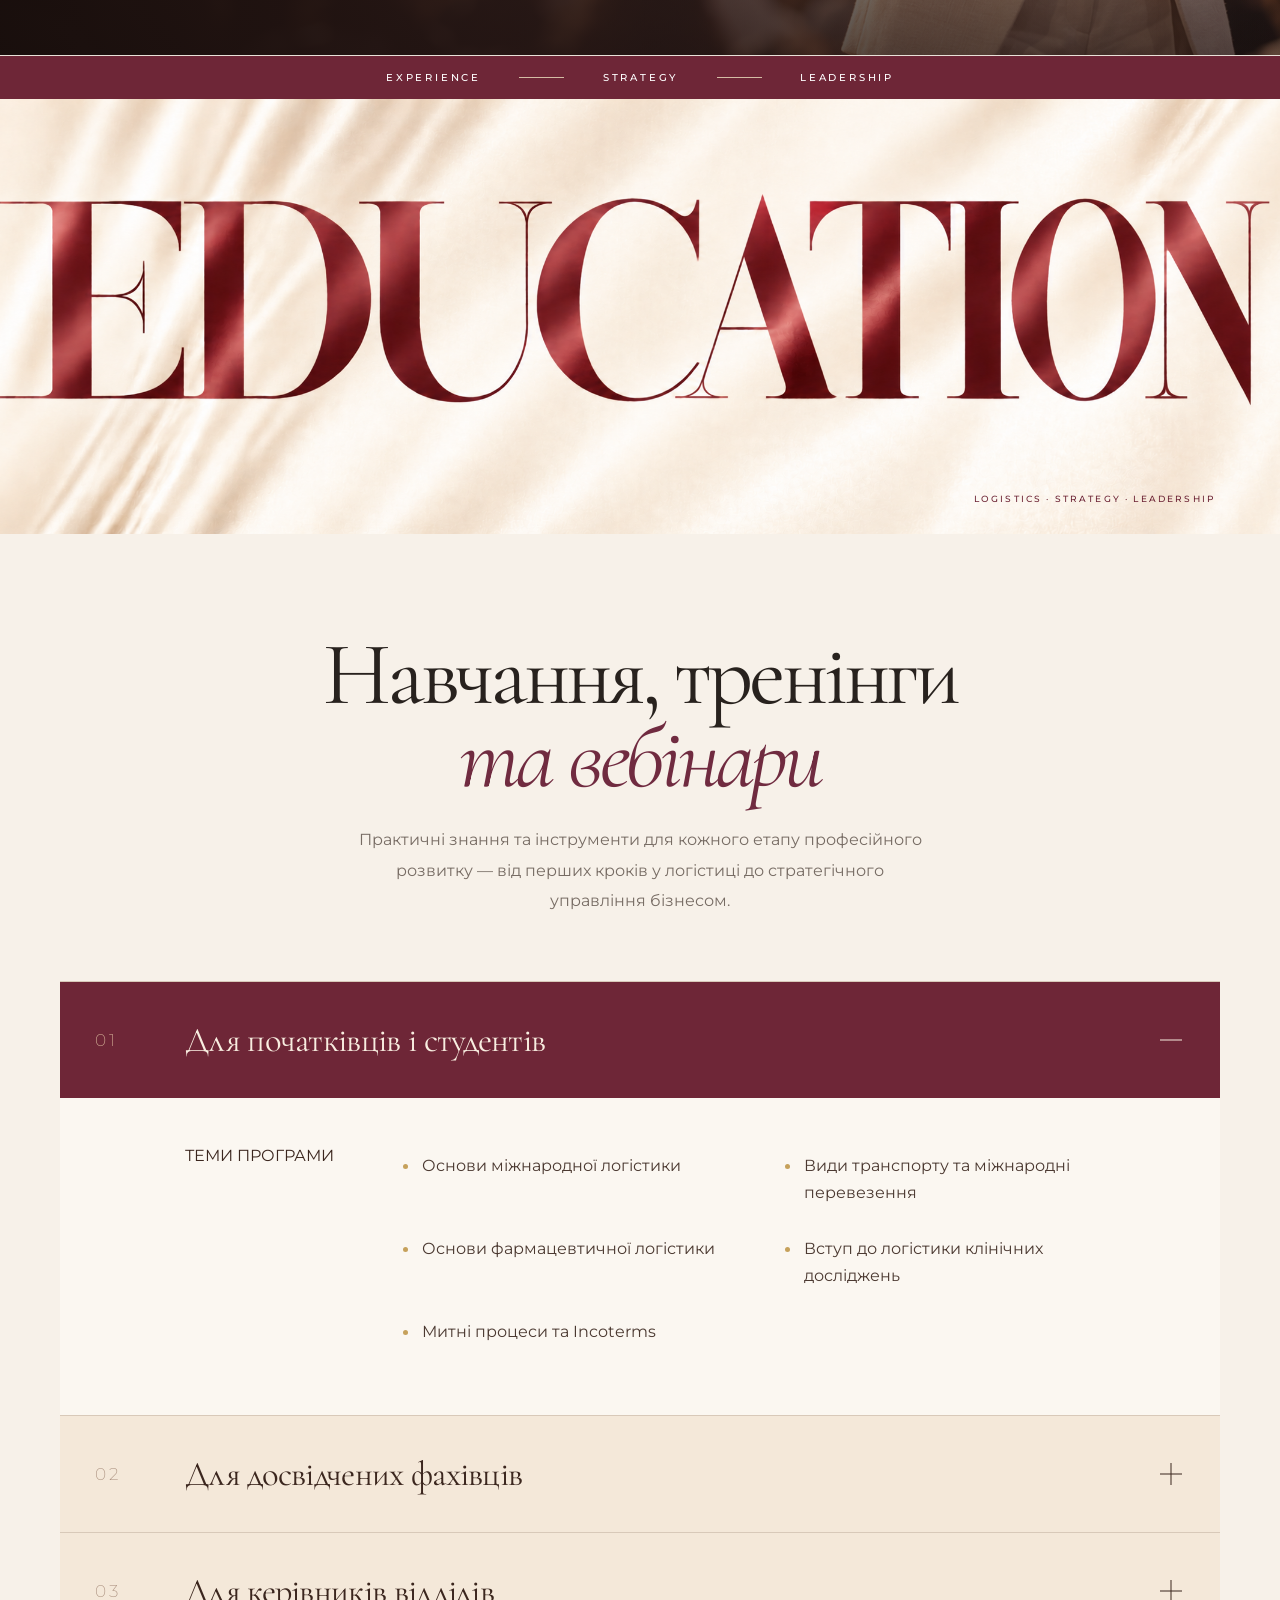
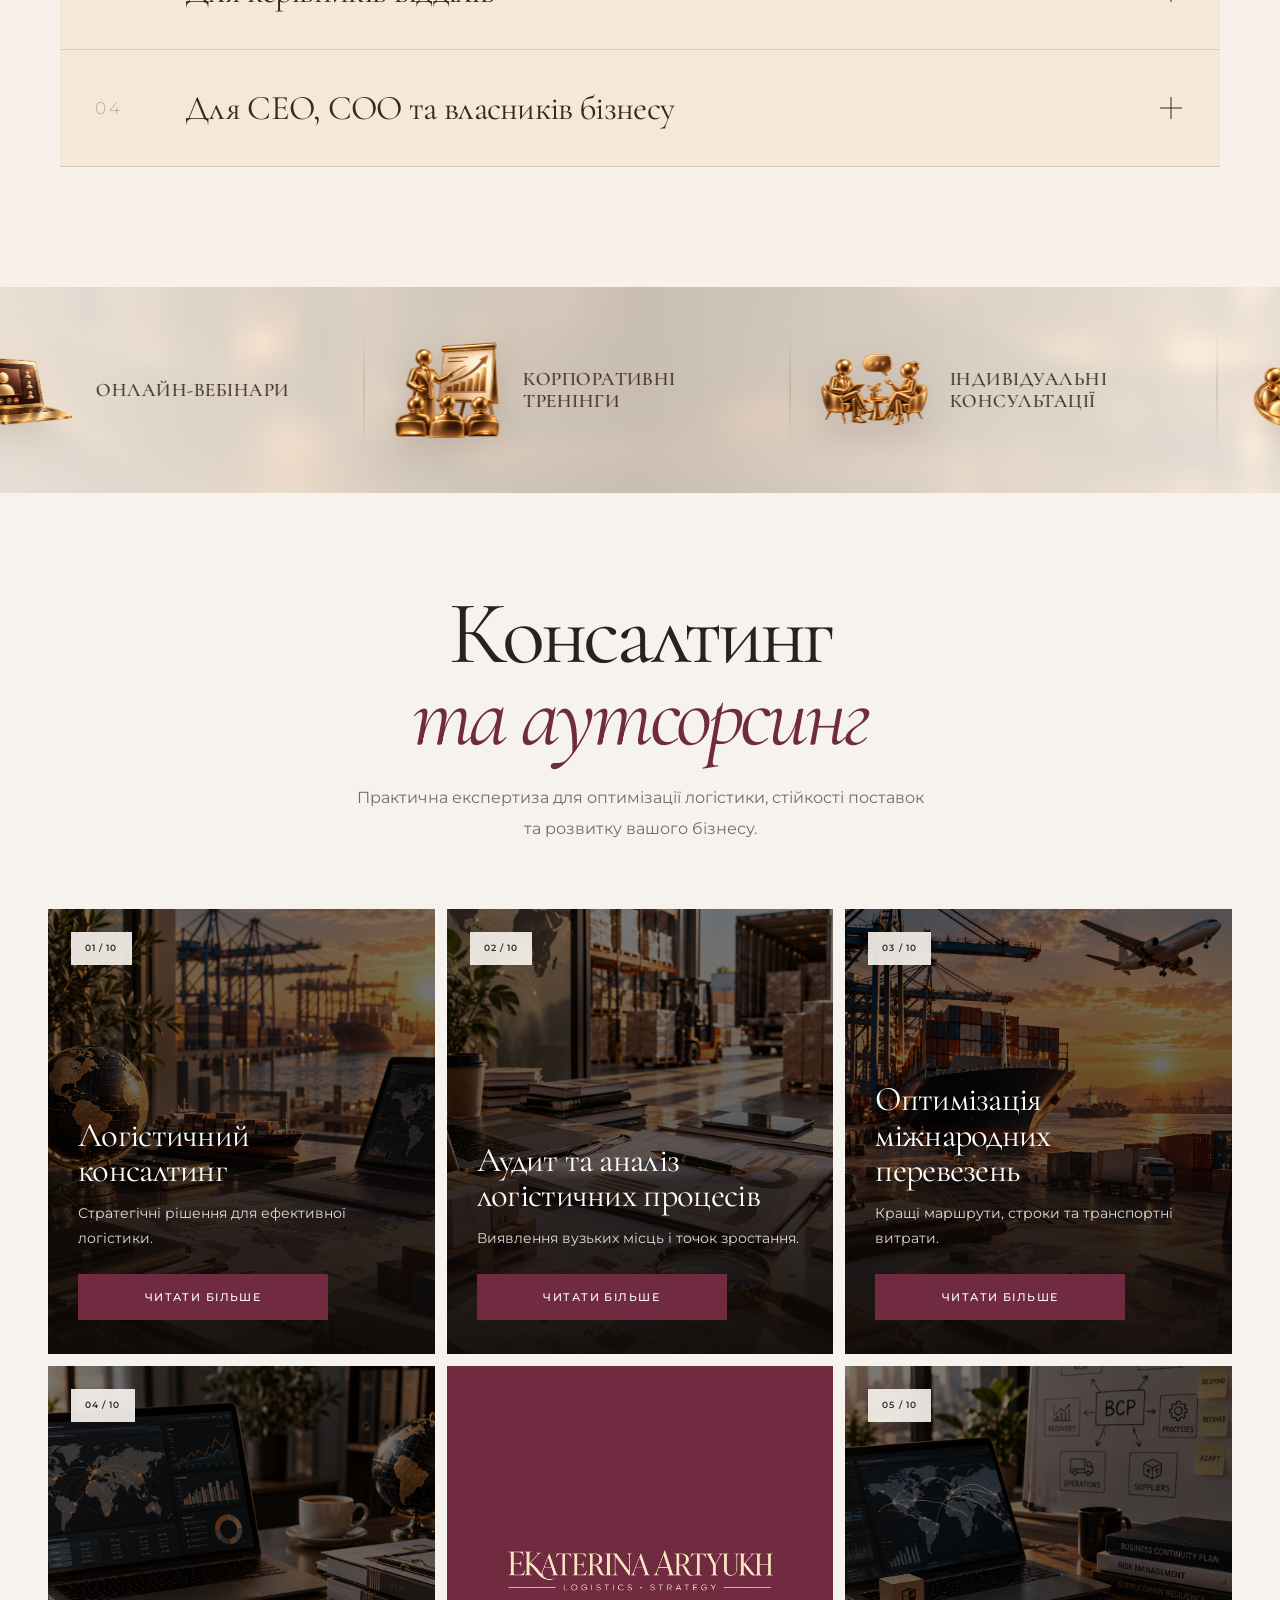
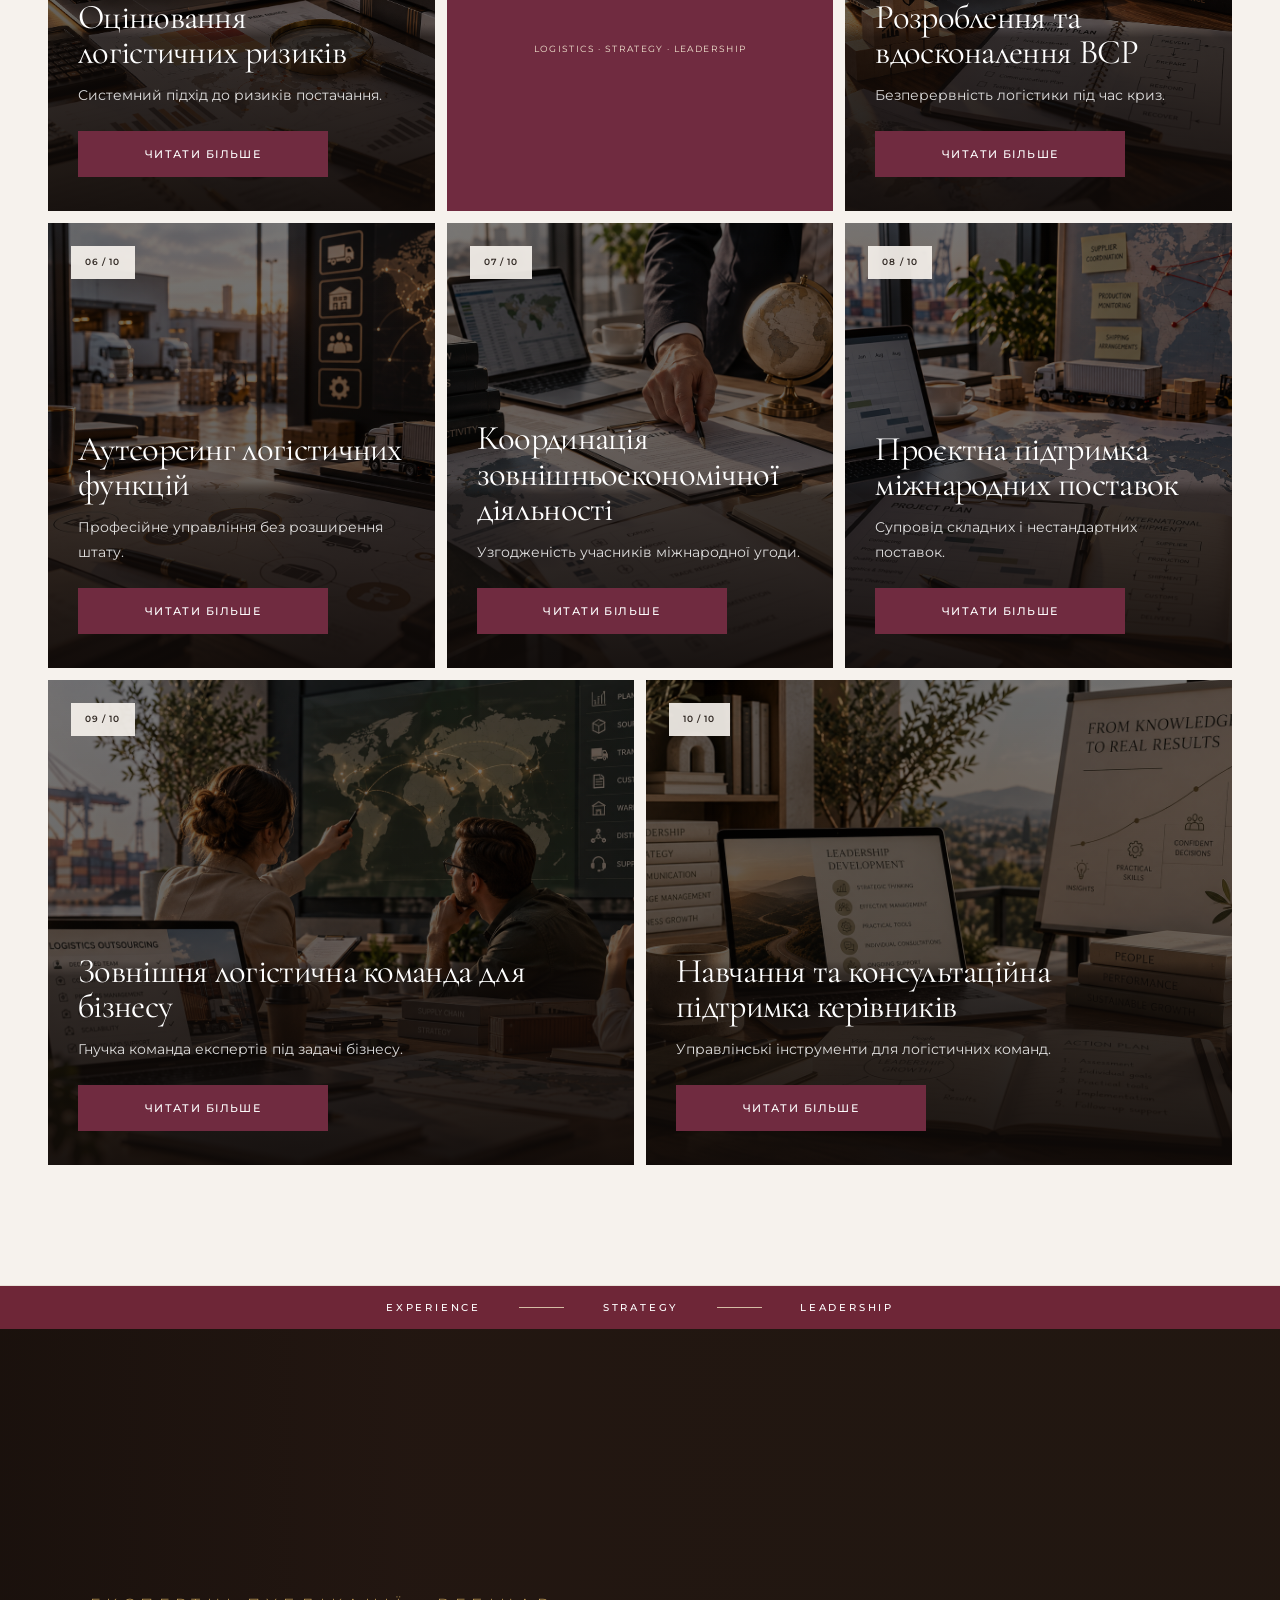
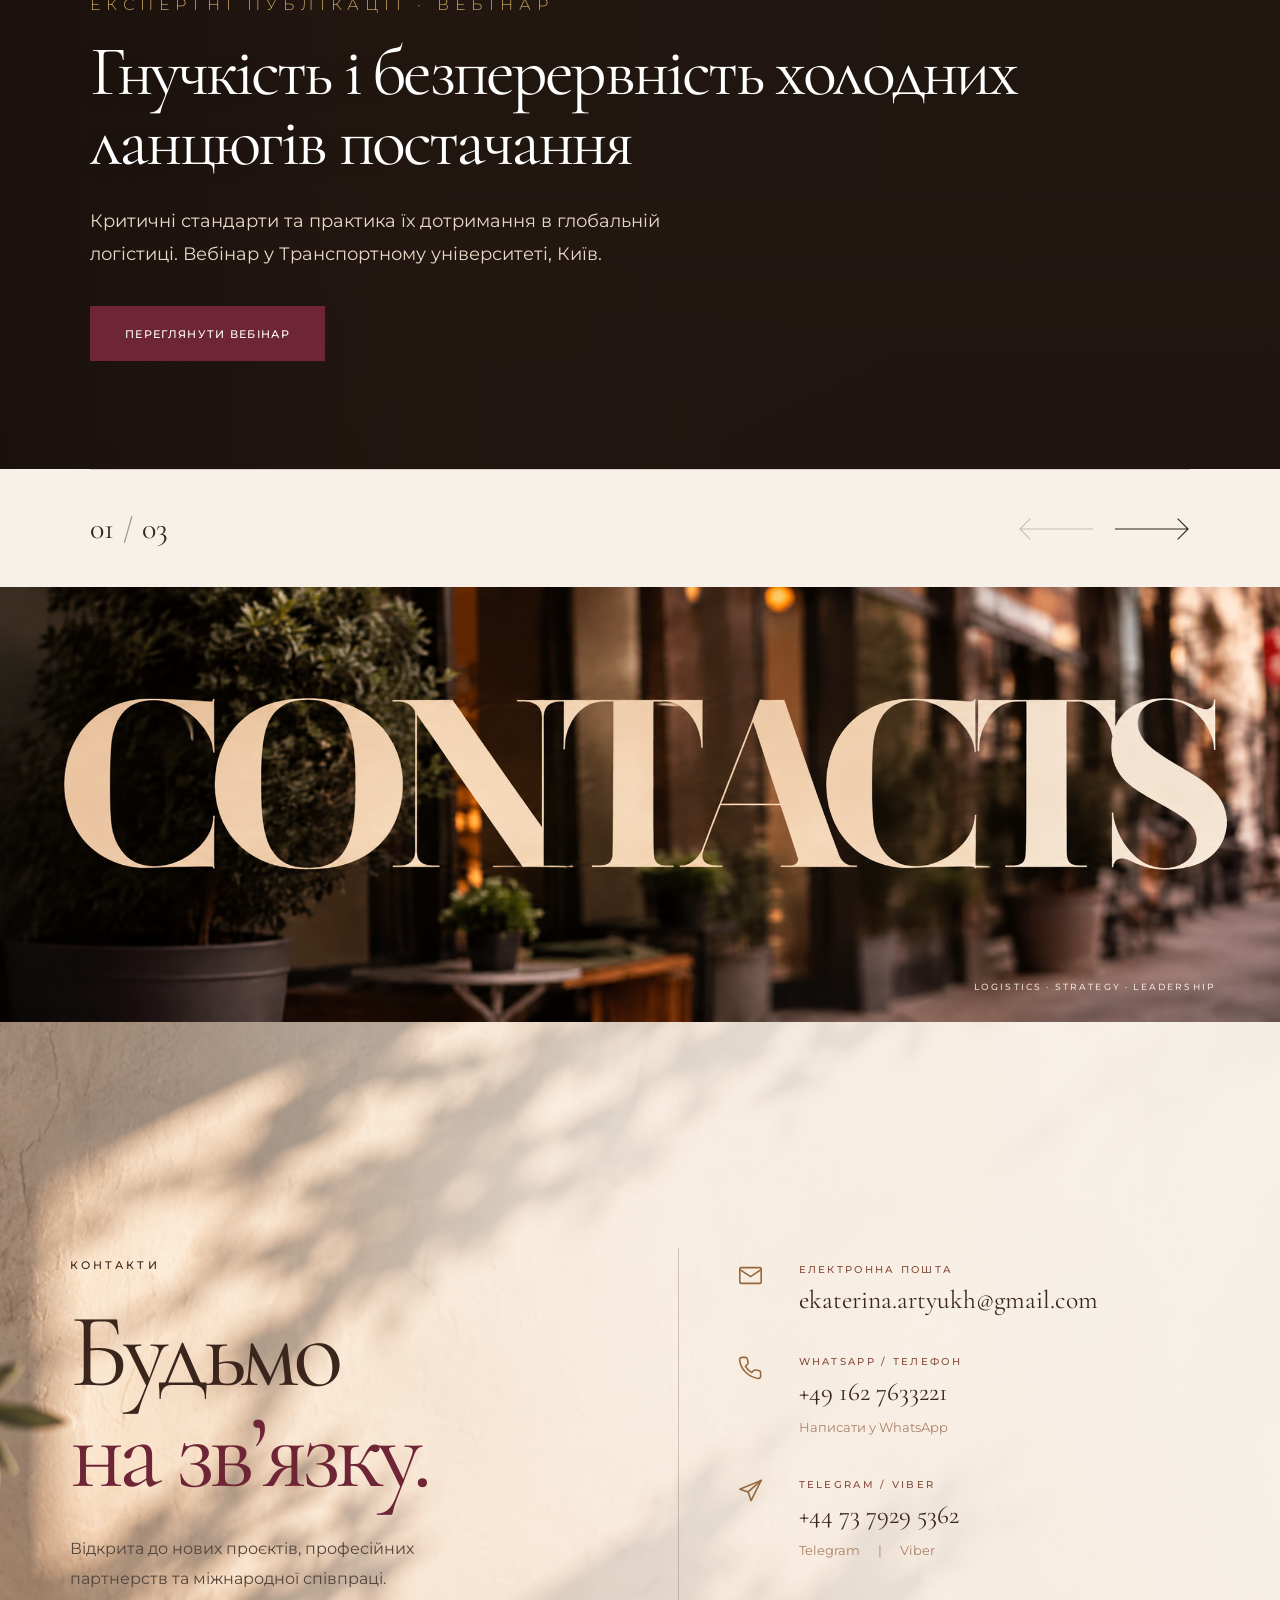
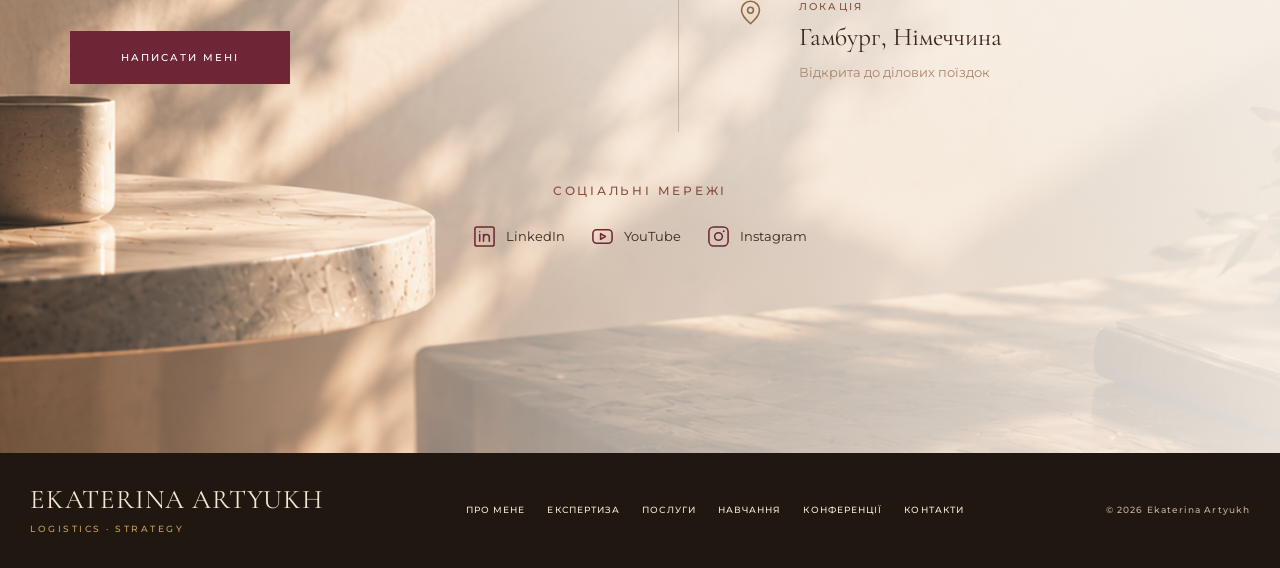
==== commit a78d69ad: "Add files via upload" ====
--- a/index.html
+++ b/index.html
@@ -78,7 +78,7 @@
           class="desktop-nav"
         >
           <a data-i18n="about" href="#about">ПРО МЕНЕ</a
-          ><a data-i18n="expertise" href="#top">ЕКСПЕРТИЗА</a
+          ><a data-i18n="expertise" href="#expertise">ЕКСПЕРТИЗА</a
           ><a data-i18n="services" href="#services">ПОСЛУГИ</a
           ><a data-i18n="training" href="#training">НАВЧАННЯ</a
           ><a data-i18n="speaking" href="#speaking">КОНФЕРЕНЦІЇ</a
@@ -111,19 +111,47 @@
                 <path
                   d="M12.04 2C6.51 2 2 6.49 2 12c0 1.76.46 3.48 1.33 5L2 22l5.13-1.34A10 10 0 1012.04 2zm0 18.16c-1.5 0-2.96-.4-4.24-1.16l-.3-.18-3.04.8.81-2.97-.2-.31A8.14 8.14 0 1112.04 20.16zm4.47-6.1c-.24-.12-1.44-.71-1.66-.79-.22-.08-.38-.12-.54.12-.16.24-.62.79-.76.95-.14.16-.28.18-.52.06-.24-.12-1.01-.37-1.92-1.18-.71-.63-1.19-1.41-1.33-1.65-.14-.24-.01-.37.11-.49.11-.11.24-.28.36-.42.12-.14.16-.24.24-.4.08-.16.04-.3-.02-.42-.06-.12-.54-1.3-.74-1.78-.19-.46-.38-.4-.54-.41h-.46c-.16 0-.42.06-.64.3-.22.24-.84.82-.84 2s.86 2.32.98 2.48c.12.16 1.7 2.6 4.12 3.64.58.25 1.03.4 1.38.51.58.18 1.1.16 1.52.1.46-.07 1.44-.59 1.64-1.16.2-.57.2-1.06.14-1.16-.06-.1-.22-.16-.46-.28z"
                 ></path></svg></a
-            ><span
-              aria-label="Telegram — посилання очікується"
-              data-i18n-aria-label="telegramPending"
-              class="social-icon social-icon--pending"
-              role="img"
-              title="Telegram: потрібен нікнейм або посилання"
-              data-i18n-title="telegramTitle"
+            ><a
+              aria-label="Telegram"
+              href="https://t.me/+447379295362"
+              target="_blank"
+              rel="noopener noreferrer"
+              class="social-icon"
+              title="Telegram"
               ><svg aria-hidden="true" viewbox="0 0 24 24">
                 <path
                   d="M21.9 4.6 18.7 19.8c-.24 1.07-.87 1.33-1.77.83l-4.9-3.6-2.36 2.28c-.26.26-.48.48-.98.48l.35-4.96L18.1 6.6c.4-.35-.09-.55-.62-.2L6.26 13.47l-4.83-1.5c-1.05-.33-1.07-1.05.22-1.56L20.53 3.1c.88-.33 1.65.2 1.37 1.5z"
                 ></path>
               </svg>
-            </span>
+            </a>
+            <a
+              class="social-icon"
+              href="https://instagram.com/ekaterina.logisticsglobal?psln=NG01MWJxdGo4YTRq&amp;utm_source=qr"
+              target="_blank"
+              rel="noopener noreferrer"
+              aria-label="Instagram"
+              title="Instagram"
+              ><svg aria-hidden="true" viewBox="0 0 24 24">
+                <rect
+                  x="3"
+                  y="3"
+                  width="18"
+                  height="18"
+                  rx="5"
+                  fill="none"
+                  stroke="currentColor"
+                  stroke-width="2"
+                />
+                <circle
+                  cx="12"
+                  cy="12"
+                  r="4"
+                  fill="none"
+                  stroke="currentColor"
+                  stroke-width="2"
+                />
+                <circle cx="17.5" cy="6.5" r="1.2" /></svg
+            ></a>
           </div>
           <div
             aria-label="Оберіть мову"
@@ -163,7 +191,7 @@
         inert=""
       >
         <a data-i18n="about" href="#about">ПРО МЕНЕ</a
-        ><a data-i18n="expertise" href="#top">ЕКСПЕРТИЗА</a
+        ><a data-i18n="expertise" href="#expertise">ЕКСПЕРТИЗА</a
         ><a data-i18n="services" href="#services">ПОСЛУГИ</a
         ><a data-i18n="training" href="#training">НАВЧАННЯ</a
         ><a data-i18n="speaking" href="#speaking">КОНФЕРЕНЦІЇ</a
@@ -209,20 +237,48 @@
               ></path>
             </svg>
           </a>
-          <span
-            aria-label="Telegram — посилання очікується"
-            data-i18n-aria-label="telegramPending"
-            class="social-icon social-icon--pending"
-            role="img"
-            title="Telegram: потрібен нікнейм або посилання"
-            data-i18n-title="telegramTitle"
+          <a
+            aria-label="Telegram"
+            href="https://t.me/+447379295362"
+            target="_blank"
+            rel="noopener noreferrer"
+            class="social-icon"
+            title="Telegram"
           >
             <svg aria-hidden="true" viewbox="0 0 24 24">
               <path
                 d="M21.9 4.6 18.7 19.8c-.24 1.07-.87 1.33-1.77.83l-4.9-3.6-2.36 2.28c-.26.26-.48.48-.98.48l.35-4.96L18.1 6.6c.4-.35-.09-.55-.62-.2L6.26 13.47l-4.83-1.5c-1.05-.33-1.07-1.05.22-1.56L20.53 3.1c.88-.33 1.65.2 1.37 1.5z"
               ></path>
             </svg>
-          </span>
+          </a>
+          <a
+            class="social-icon"
+            href="https://instagram.com/ekaterina.logisticsglobal?psln=NG01MWJxdGo4YTRq&amp;utm_source=qr"
+            target="_blank"
+            rel="noopener noreferrer"
+            aria-label="Instagram"
+            title="Instagram"
+            ><svg aria-hidden="true" viewBox="0 0 24 24">
+              <rect
+                x="3"
+                y="3"
+                width="18"
+                height="18"
+                rx="5"
+                fill="none"
+                stroke="currentColor"
+                stroke-width="2"
+              />
+              <circle
+                cx="12"
+                cy="12"
+                r="4"
+                fill="none"
+                stroke="currentColor"
+                stroke-width="2"
+              />
+              <circle cx="17.5" cy="6.5" r="1.2" /></svg
+          ></a>
         </div>
       </nav>
     </header>
@@ -250,10 +306,7 @@
               data-i18n="cta"
               href="https://wa.me/491627633221"
               >ОБГОВОРИТИ СПІВПРАЦЮ</a
-            ><a
-              class="btn btn-outline"
-              data-i18n="secondary"
-              href="https://wa.me/491627633221"
+            ><a class="btn btn-outline" data-i18n="secondary" href="#expertise"
               >МОЯ ЕКСПЕРТИЗА</a
             >
           </div>
@@ -870,7 +923,7 @@
               ><a
                 class="btn btn-outline"
                 data-i18n="secondary"
-                href="https://wa.me/491627633221"
+                href="#expertise"
                 >МОЯ ЕКСПЕРТИЗА</a
               >
             </div>
@@ -1803,7 +1856,7 @@
               </a>
 
               <a
-                href="https://www.youtube.com/"
+                href="https://youtube.com/@ekaterinaartyukhlogistics?si=vzujuCPowqoFY7gT"
                 target="_blank"
                 rel="noopener noreferrer"
                 aria-label="YouTube"
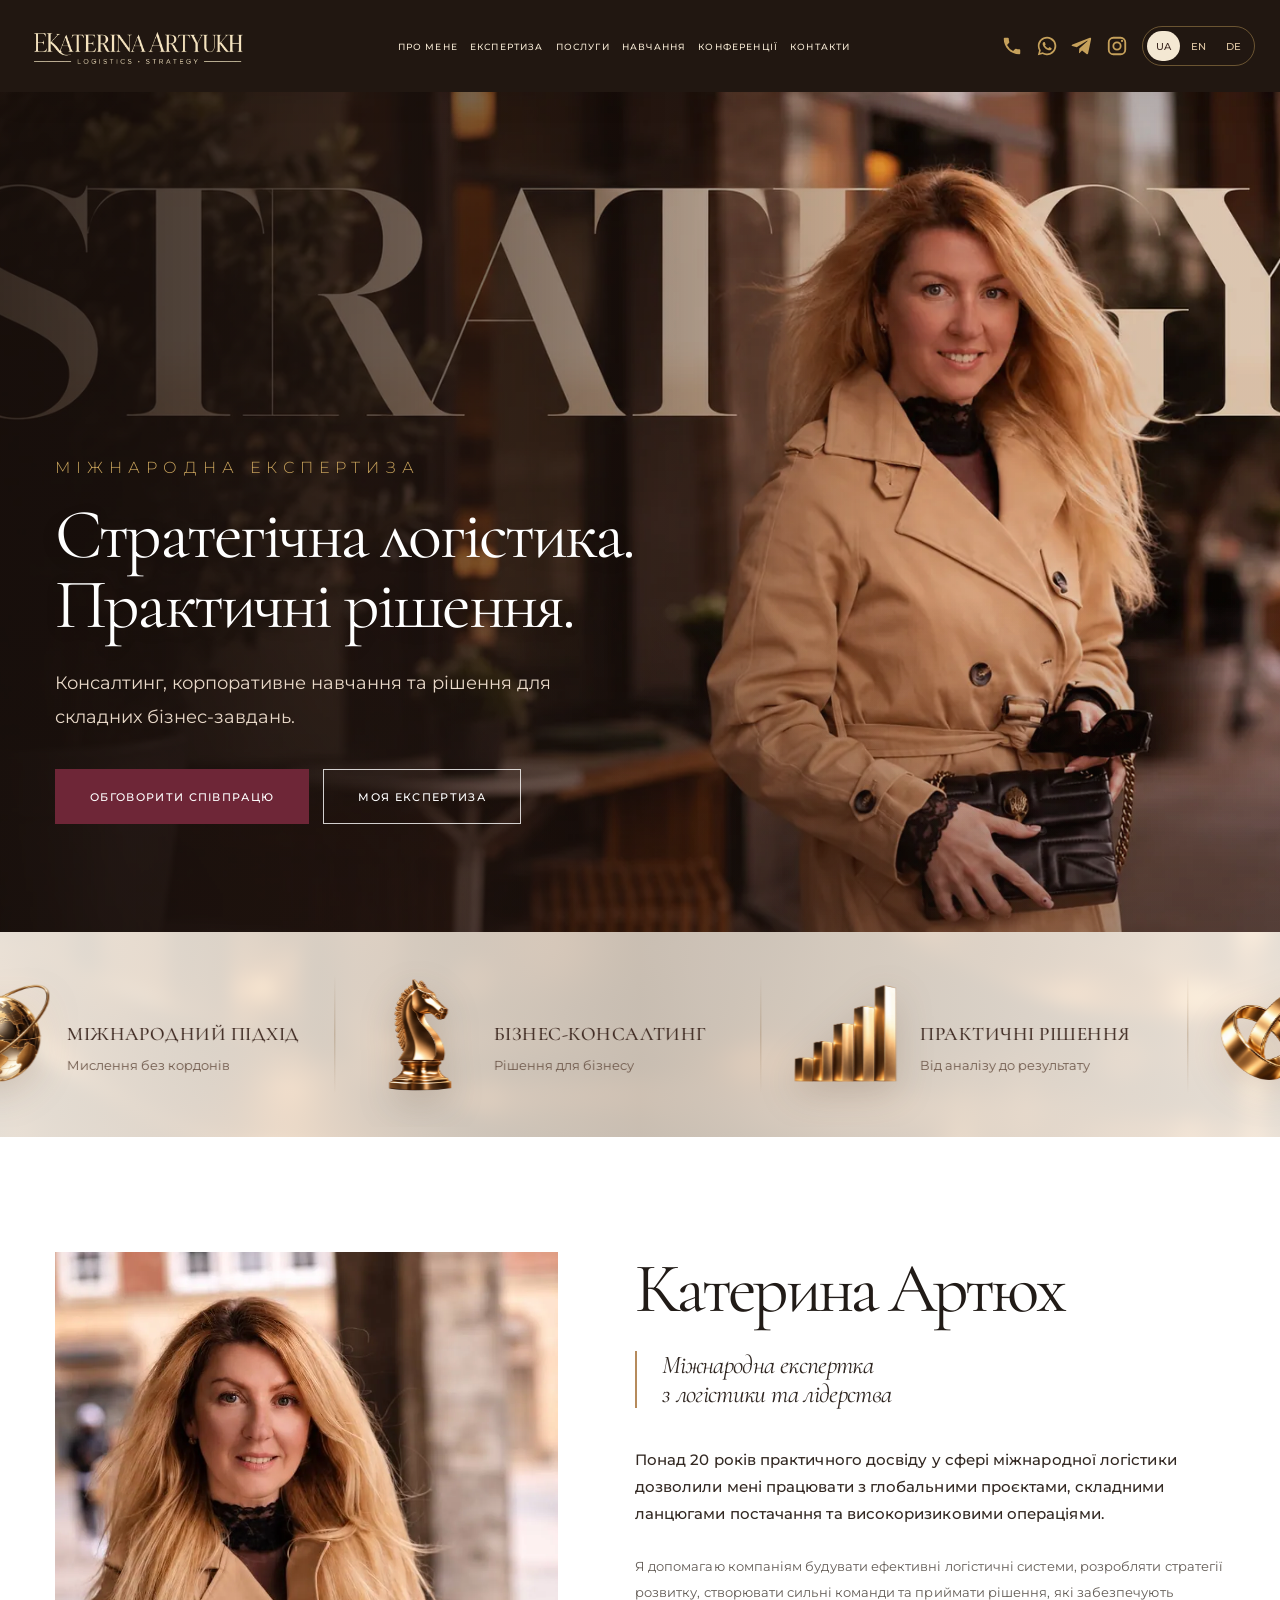
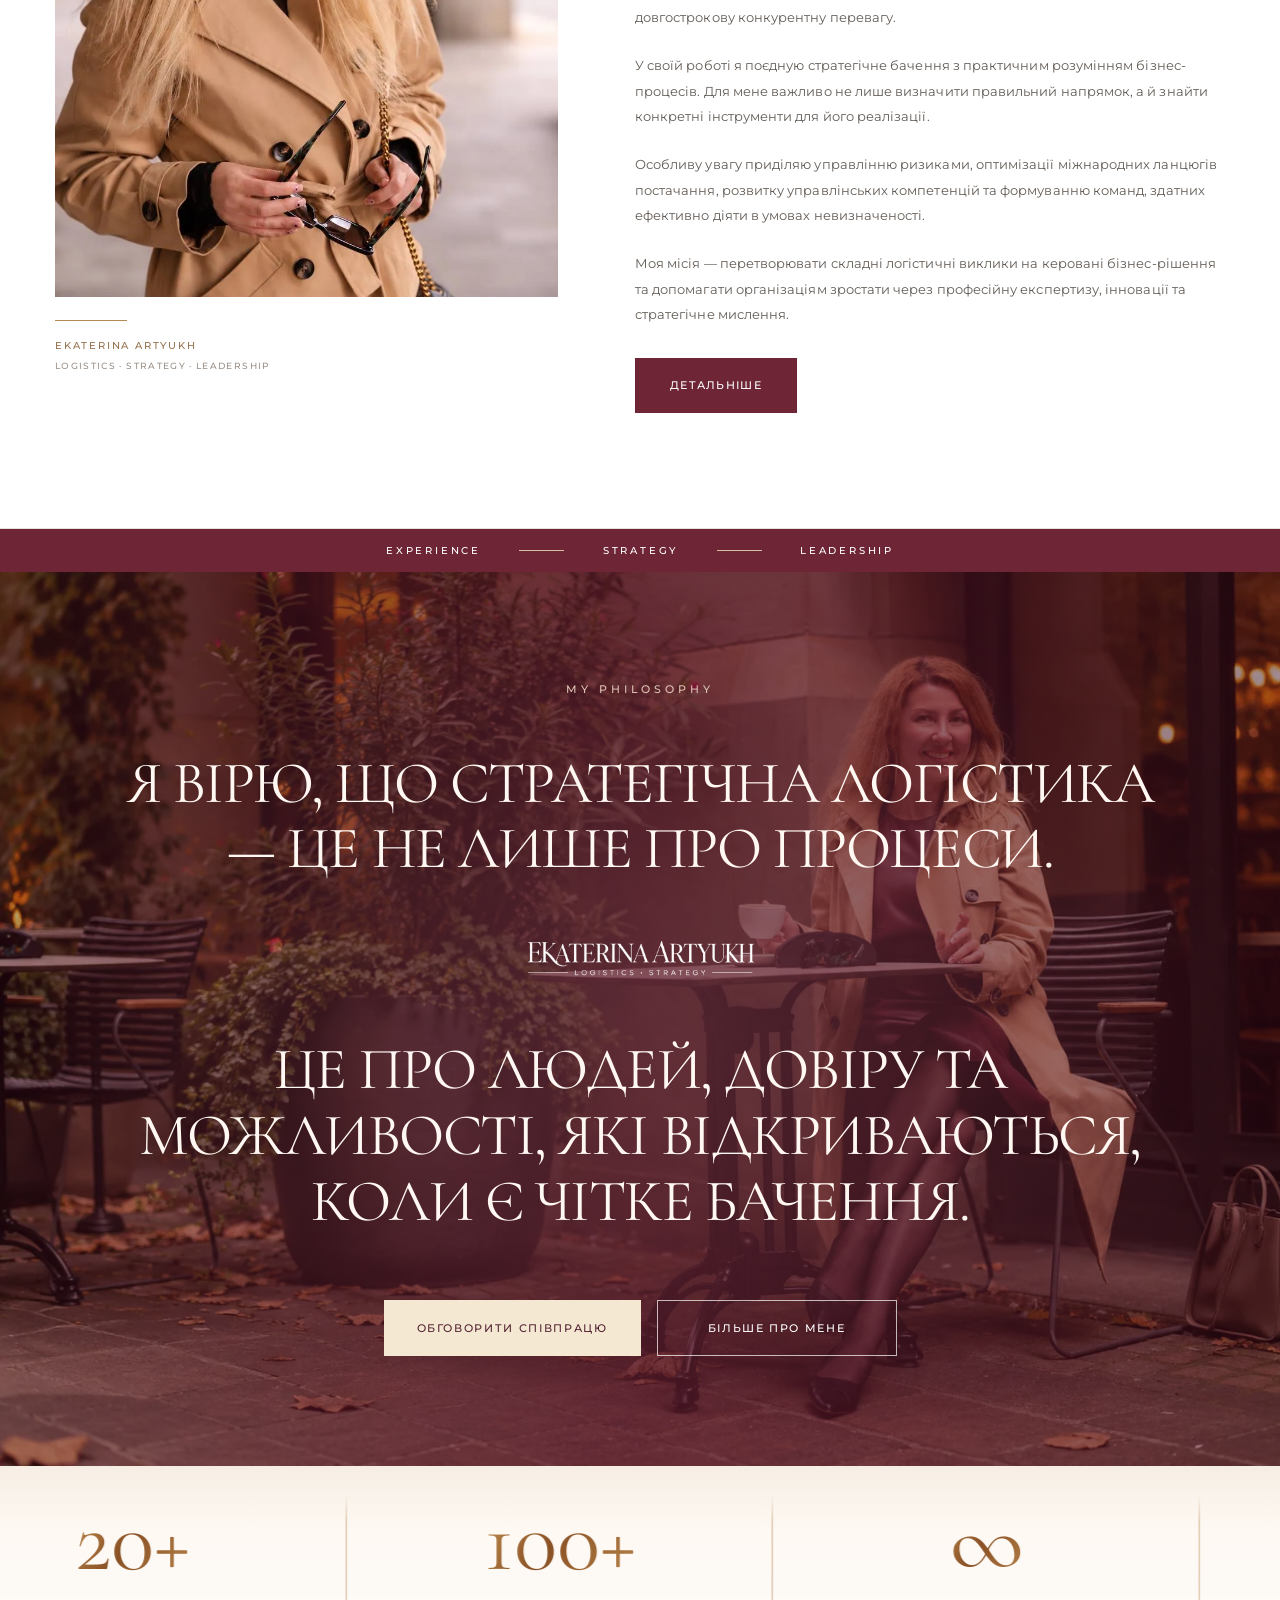
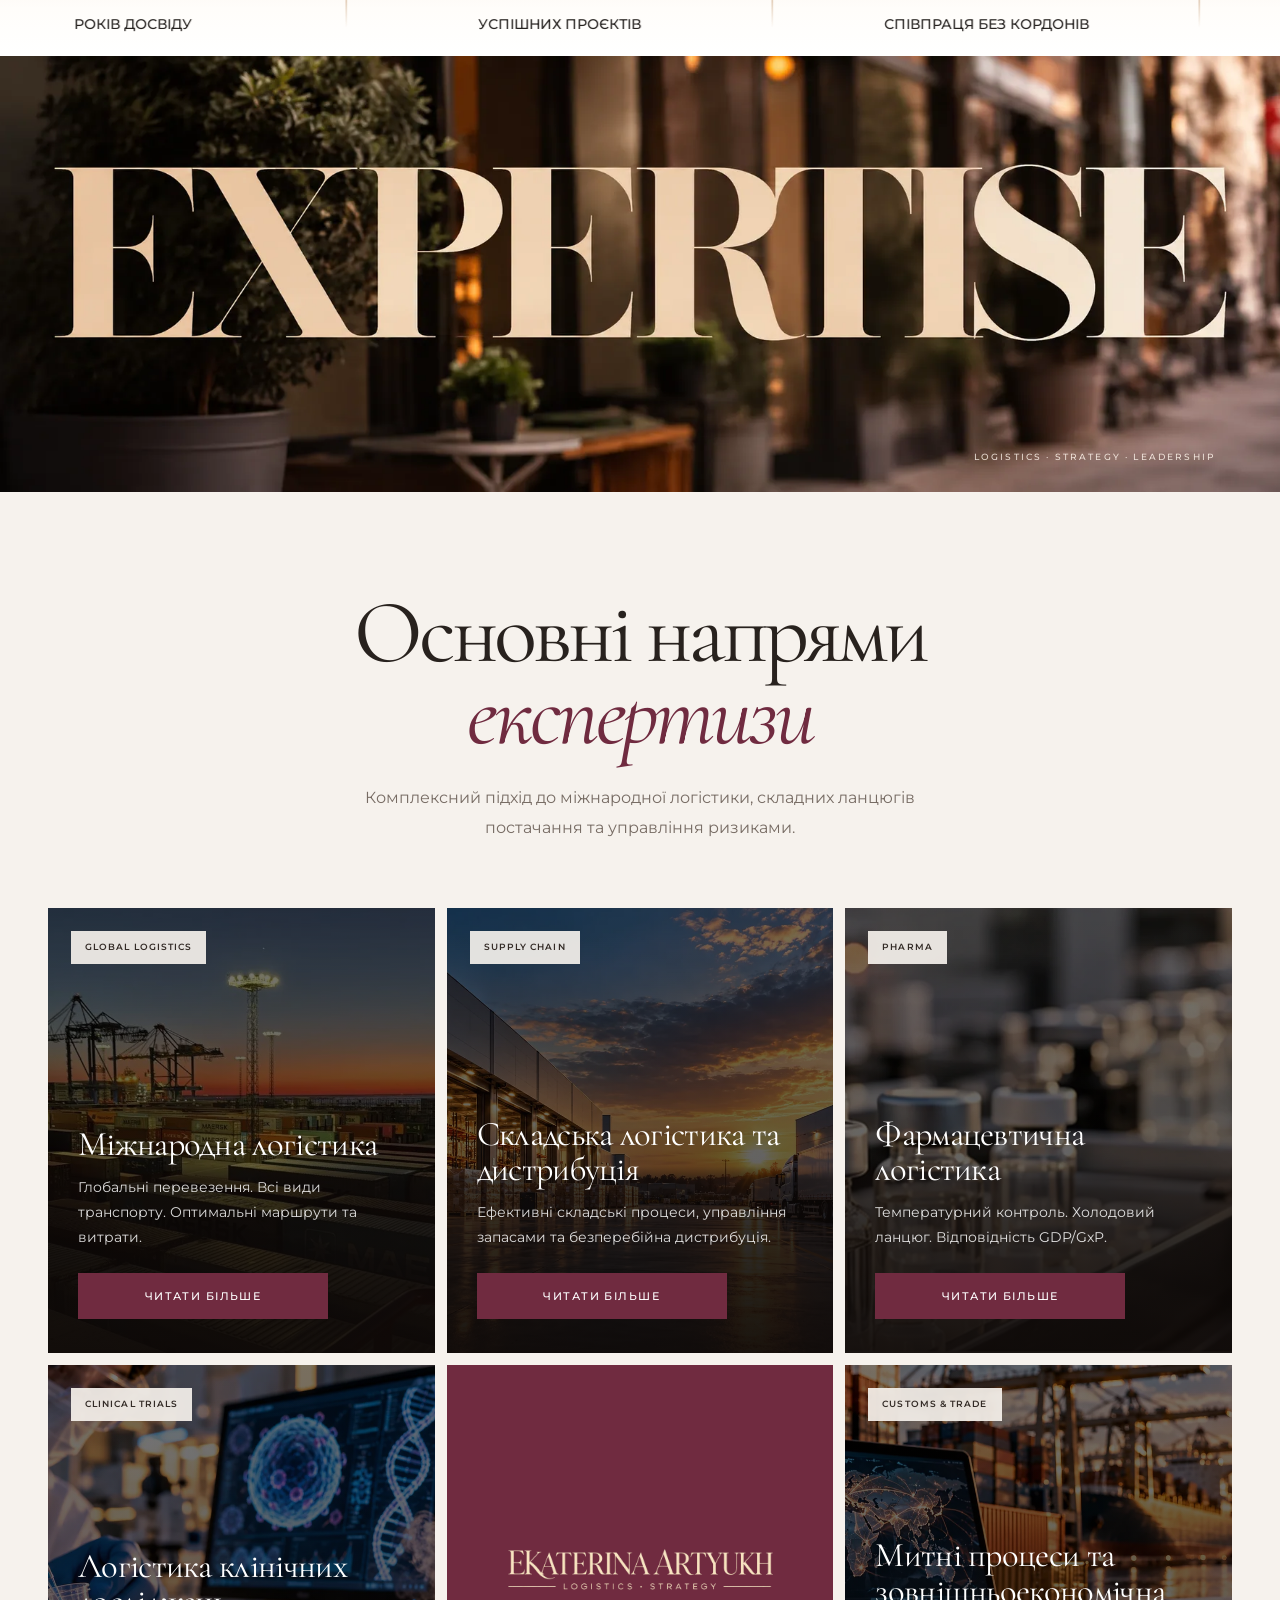
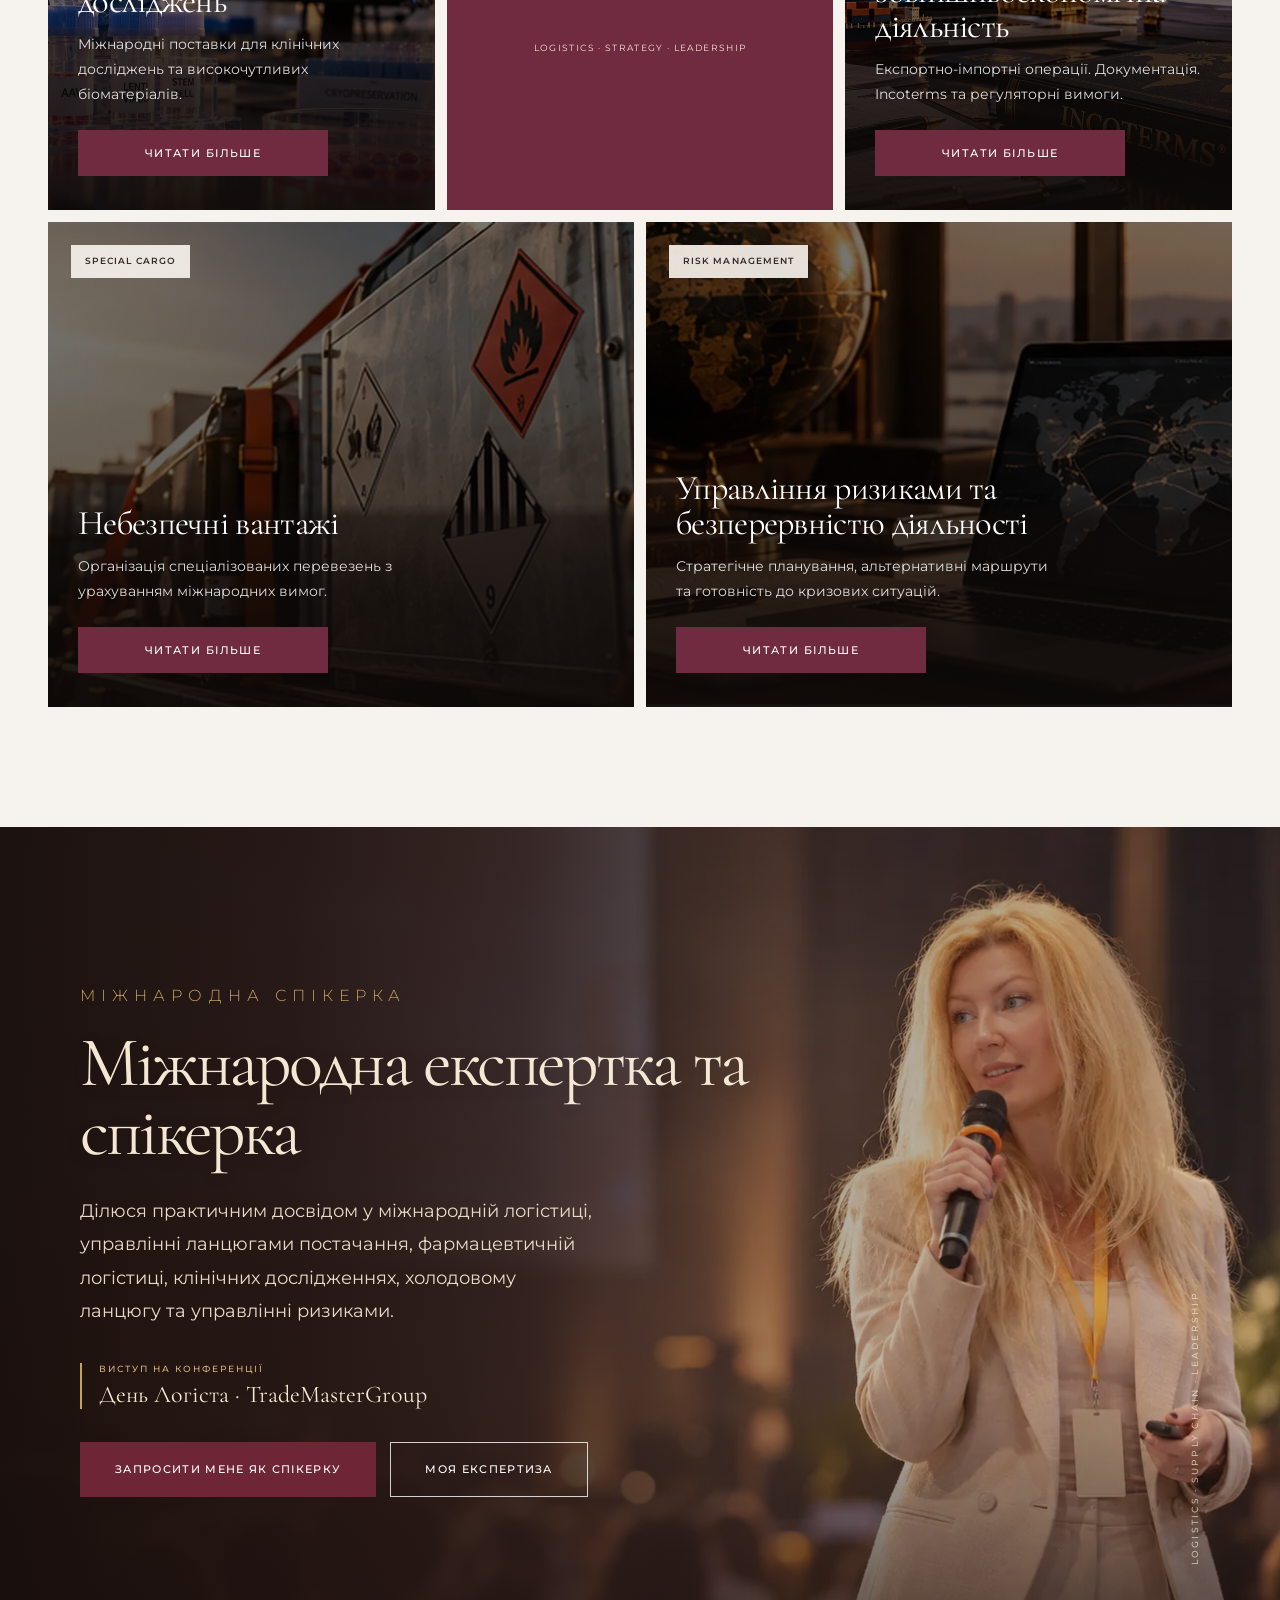
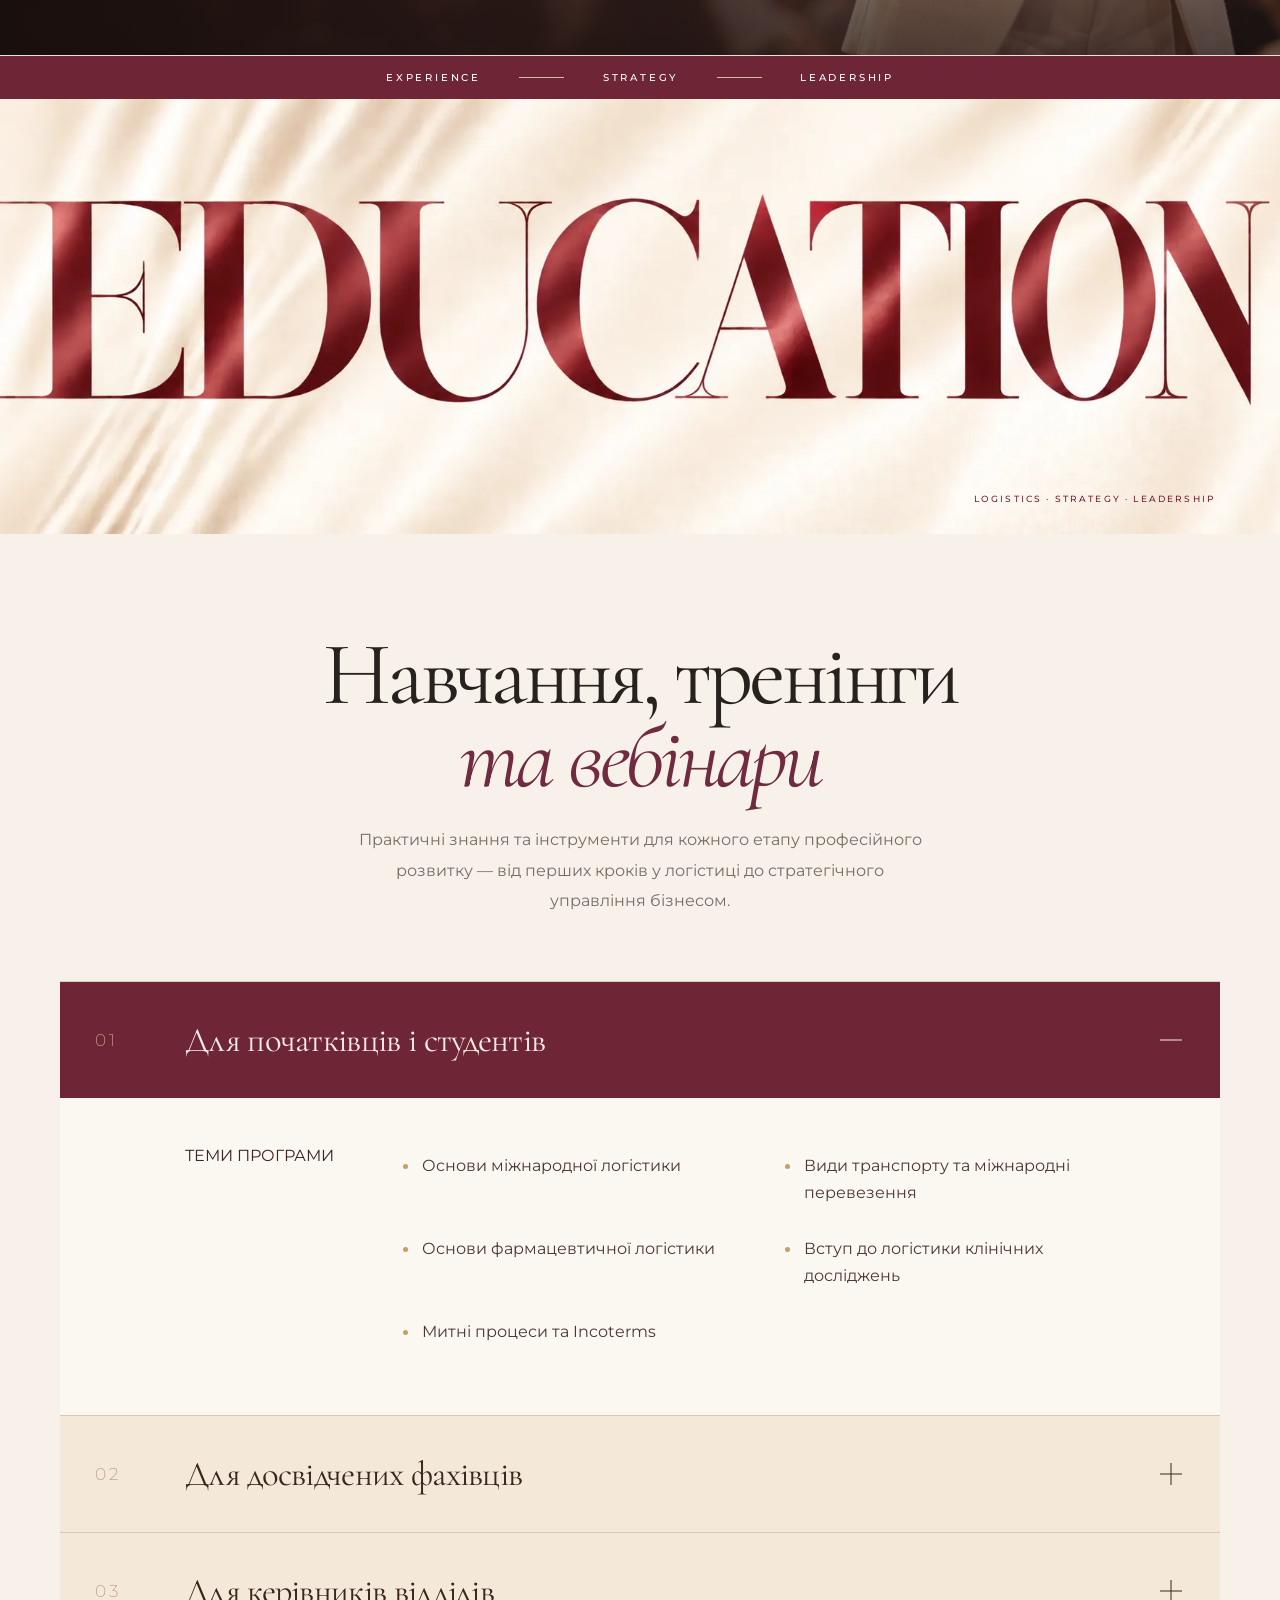
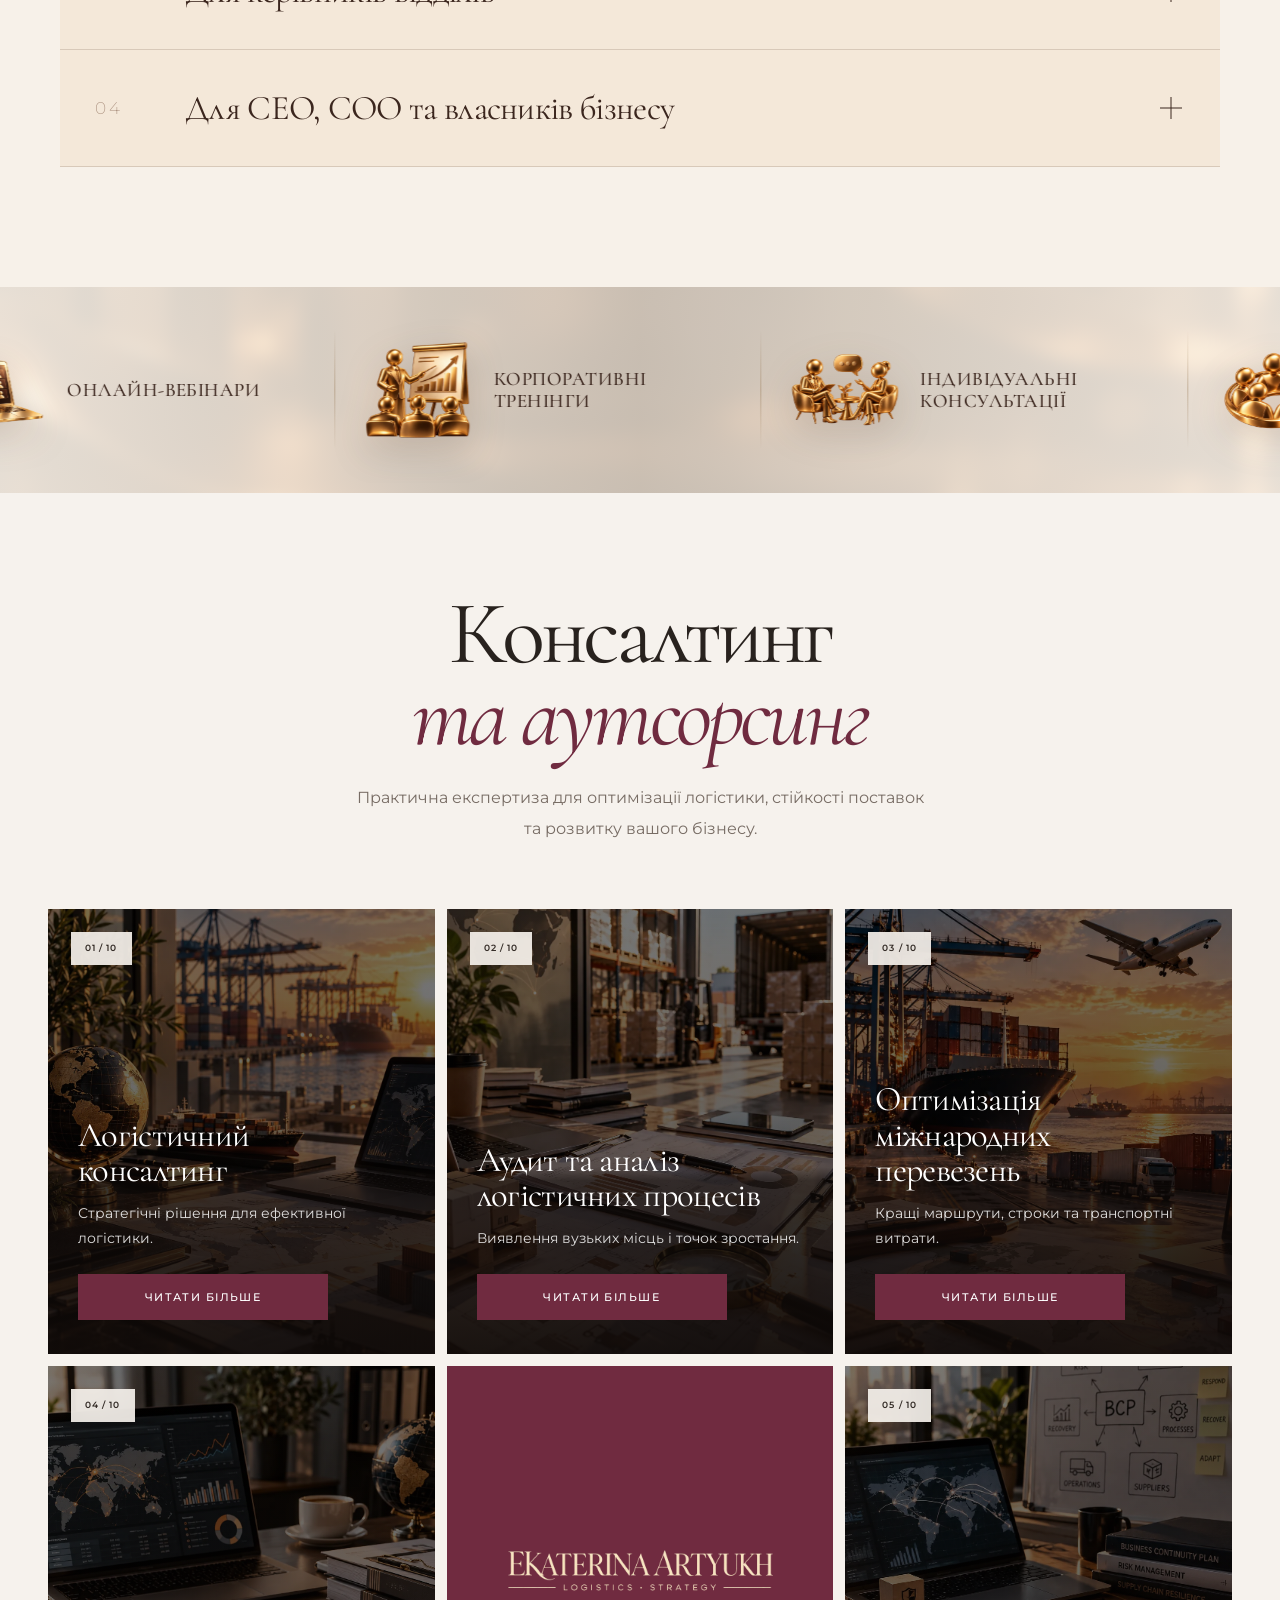
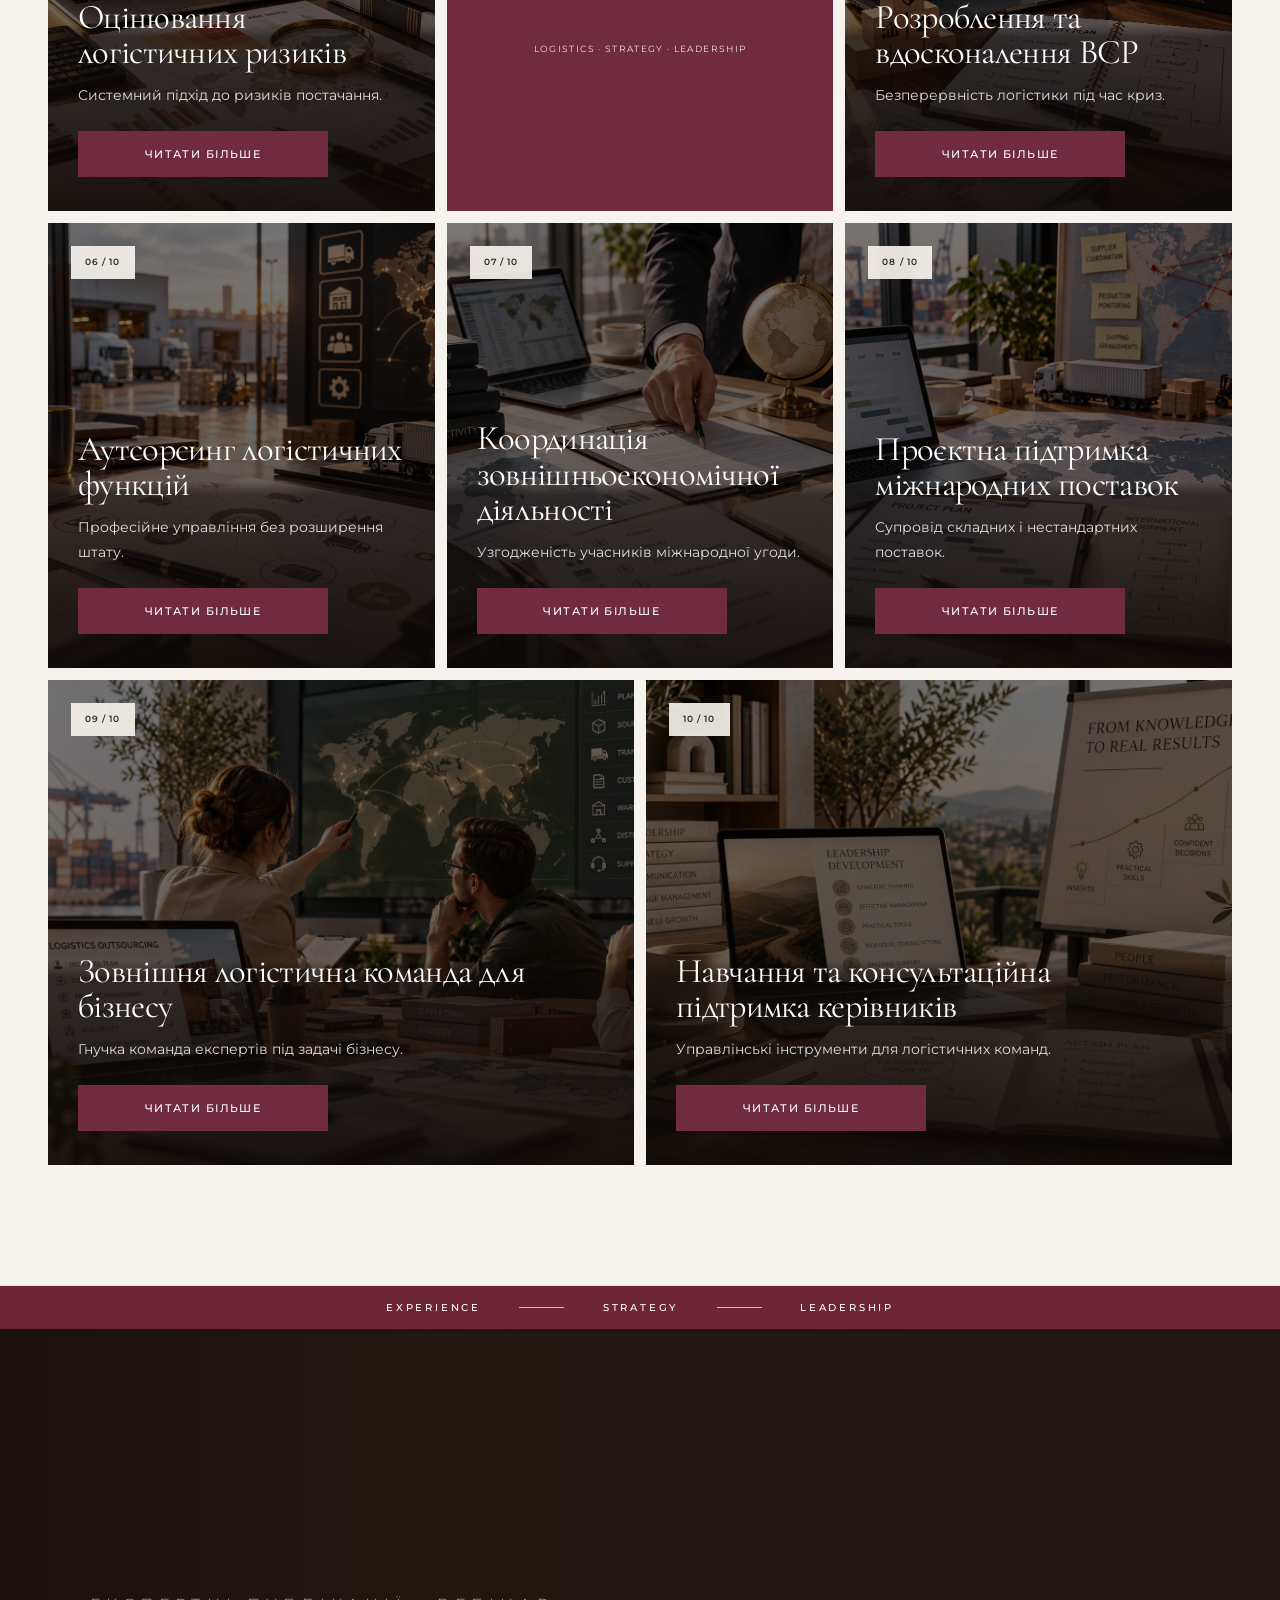
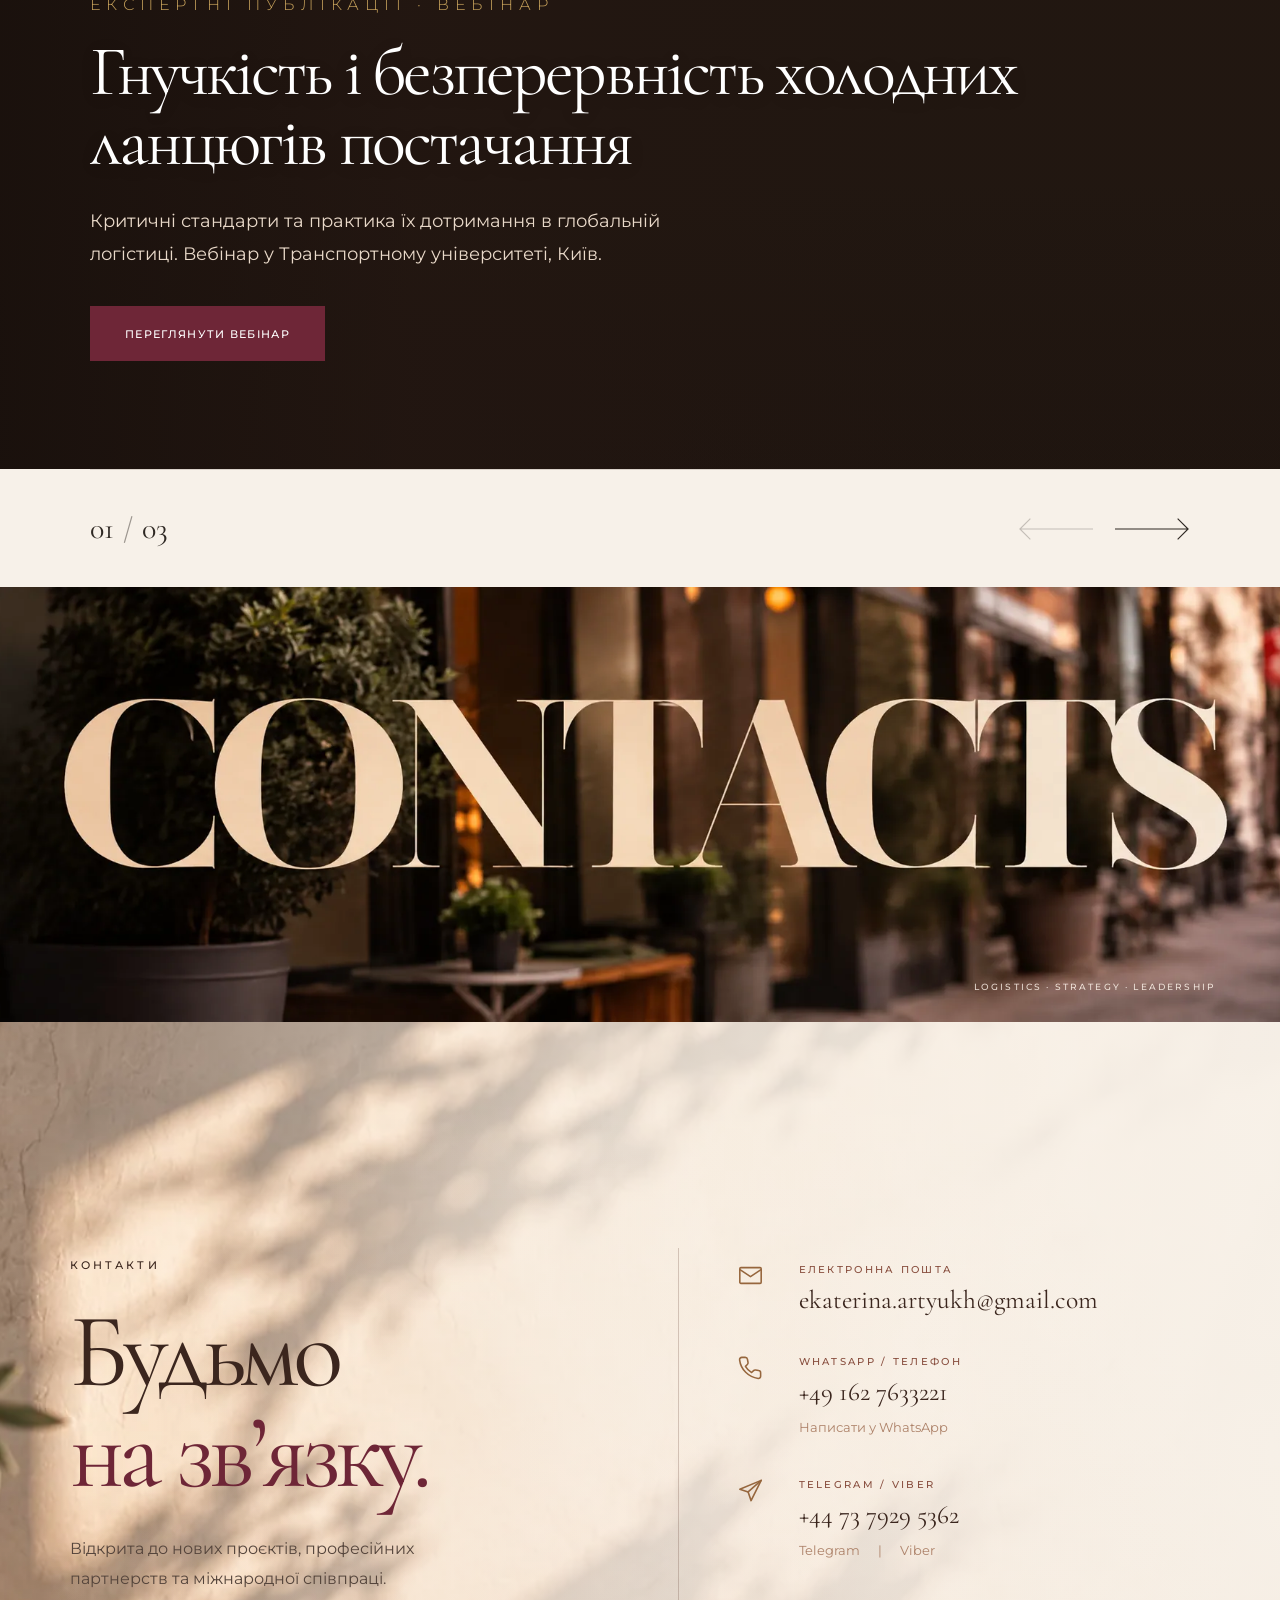
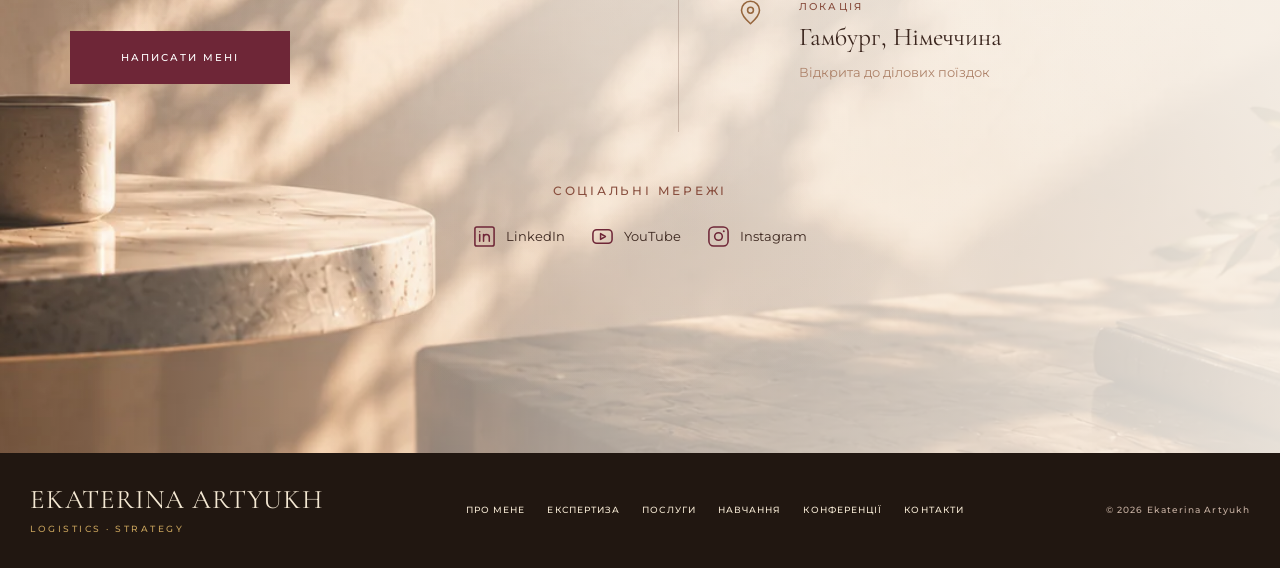
==== commit c1e20ff2: "Add files via upload" ====
--- a/index.html
+++ b/index.html
@@ -1,2164 +1,986 @@
-<!doctype html>
+<!DOCTYPE html>
 
 <html lang="uk">
-  <head>
-    <meta charset="utf-8" />
-    <meta content="width=device-width, initial-scale=1" name="viewport" />
-    <meta content="#f4eee8" name="theme-color" />
-    <meta
-      content="Ekaterina Artyukh — стратегічна логістика, консалтинг, корпоративне навчання та міжнародна співпраця."
-      name="description"
-      data-i18n-content="pageDescription"
-    />
-    <title>Ekaterina Artyukh — Стратегічна логістика та консалтинг</title>
-    <link href="https://fonts.googleapis.com" rel="preconnect" />
-    <link crossorigin="" href="https://fonts.gstatic.com" rel="preconnect" />
-    <link
-      href="https://fonts.googleapis.com/css2?family=Cormorant+Garamond:wght@400;500;600&amp;family=Montserrat:wght@400;500;600&amp;display=swap"
-      rel="stylesheet"
-    />
-    <link href="style.css" rel="stylesheet" />
-    <script defer src="translations.js"></script>
-    <script defer="" src="app.js"></script>
-    <meta property="og:type" content="website" />
-    <meta property="og:site_name" content="Ekaterina Artyukh" />
-    <meta
-      property="og:title"
-      content="Ekaterina Artyukh — Стратегічна логістика та консалтинг"
-    />
-    <meta
-      property="og:description"
-      content="Міжнародна логістика, стратегічний консалтинг, корпоративне навчання та практичні рішення для бізнесу."
-    />
-    <meta property="og:url" content="https://ekaterinaartyukh.github.io/" />
-    <meta
-      property="og:image"
-      content="https://ekaterinaartyukh.github.io/img/og-image.jpg"
-    />
-    <meta
-      property="og:image:secure_url"
-      content="https://ekaterinaartyukh.github.io/img/og-image.jpg"
-    />
-    <meta property="og:image:type" content="image/jpeg" />
-    <meta property="og:image:width" content="1200" />
-    <meta property="og:image:height" content="630" />
-    <meta
-      property="og:image:alt"
-      content="Ekaterina Artyukh — стратегічна логістика та практичні рішення"
-    />
-    <meta name="twitter:card" content="summary_large_image" />
-    <meta
-      name="twitter:title"
-      content="Ekaterina Artyukh — Strategic Logistics & Consulting"
-    />
-    <meta
-      name="twitter:image"
-      content="https://ekaterinaartyukh.github.io/img/og-image.jpg"
-    />
-    <link rel="canonical" href="https://ekaterinaartyukh.github.io/" />
-  </head>
-  <body>
-    <header class="site-header" id="top">
-      <div class="header-inner">
-        <a
-          aria-label="Ekaterina Artyukh — головна"
-          data-i18n-aria-label="brandAria"
-          class="brand"
-          href="#top"
-          ><img
-            alt="Ekaterina Artyukh — Logistics · Strategy"
-            decoding="async"
-            height="104"
-            src="img/ekaterina-logo-white.webp"
-            width="320"
-        /></a>
-        <nav
-          aria-label="Основна навігація"
-          data-i18n-aria-label="navMain"
-          class="desktop-nav"
-        >
-          <a data-i18n="about" href="#about">ПРО МЕНЕ</a
-          ><a data-i18n="expertise" href="#expertise">ЕКСПЕРТИЗА</a
-          ><a data-i18n="services" href="#services">ПОСЛУГИ</a
-          ><a data-i18n="training" href="#training">НАВЧАННЯ</a
-          ><a data-i18n="speaking" href="#speaking">КОНФЕРЕНЦІЇ</a
-          ><a data-i18n="contact" href="#contact">КОНТАКТИ</a>
-        </nav>
-        <div class="header-actions">
-          <div
-            aria-label="Соціальні мережі"
-            data-i18n-aria-label="socialMedia"
-            class="social-links"
-          >
-            <a
-              aria-label="Телефон — +49 162 7633221"
-              class="social-icon"
-              href="tel:+491627633221"
-              title="Телефон"
-              data-i18n-title="phoneTitle"
-              ><svg aria-hidden="true" viewbox="0 0 24 24">
-                <path
-                  d="M6.62 10.79a15.05 15.05 0 006.59 6.59l2.2-2.2a1 1 0 011.01-.24c1.12.37 2.33.56 3.58.56a1 1 0 011 1V20a1 1 0 01-1 1C10.61 21 3 13.39 3 4a1 1 0 011-1h3.5a1 1 0 011 1c0 1.25.2 2.46.56 3.58a1 1 0 01-.25 1.01z"
-                ></path></svg></a
-            ><a
-              aria-label="WhatsApp — +49 162 7633221"
-              class="social-icon"
-              href="https://wa.me/491627633221"
-              rel="noopener noreferrer"
-              target="_blank"
-              title="WhatsApp"
-              ><svg aria-hidden="true" viewbox="0 0 24 24">
-                <path
-                  d="M12.04 2C6.51 2 2 6.49 2 12c0 1.76.46 3.48 1.33 5L2 22l5.13-1.34A10 10 0 1012.04 2zm0 18.16c-1.5 0-2.96-.4-4.24-1.16l-.3-.18-3.04.8.81-2.97-.2-.31A8.14 8.14 0 1112.04 20.16zm4.47-6.1c-.24-.12-1.44-.71-1.66-.79-.22-.08-.38-.12-.54.12-.16.24-.62.79-.76.95-.14.16-.28.18-.52.06-.24-.12-1.01-.37-1.92-1.18-.71-.63-1.19-1.41-1.33-1.65-.14-.24-.01-.37.11-.49.11-.11.24-.28.36-.42.12-.14.16-.24.24-.4.08-.16.04-.3-.02-.42-.06-.12-.54-1.3-.74-1.78-.19-.46-.38-.4-.54-.41h-.46c-.16 0-.42.06-.64.3-.22.24-.84.82-.84 2s.86 2.32.98 2.48c.12.16 1.7 2.6 4.12 3.64.58.25 1.03.4 1.38.51.58.18 1.1.16 1.52.1.46-.07 1.44-.59 1.64-1.16.2-.57.2-1.06.14-1.16-.06-.1-.22-.16-.46-.28z"
-                ></path></svg></a
-            ><a
-              aria-label="Telegram"
-              href="https://t.me/+447379295362"
-              target="_blank"
-              rel="noopener noreferrer"
-              class="social-icon"
-              title="Telegram"
-              ><svg aria-hidden="true" viewbox="0 0 24 24">
-                <path
-                  d="M21.9 4.6 18.7 19.8c-.24 1.07-.87 1.33-1.77.83l-4.9-3.6-2.36 2.28c-.26.26-.48.48-.98.48l.35-4.96L18.1 6.6c.4-.35-.09-.55-.62-.2L6.26 13.47l-4.83-1.5c-1.05-.33-1.07-1.05.22-1.56L20.53 3.1c.88-.33 1.65.2 1.37 1.5z"
-                ></path>
-              </svg>
-            </a>
-            <a
-              class="social-icon"
-              href="https://instagram.com/ekaterina.logisticsglobal?psln=NG01MWJxdGo4YTRq&amp;utm_source=qr"
-              target="_blank"
-              rel="noopener noreferrer"
-              aria-label="Instagram"
-              title="Instagram"
-              ><svg aria-hidden="true" viewBox="0 0 24 24">
-                <rect
-                  x="3"
-                  y="3"
-                  width="18"
-                  height="18"
-                  rx="5"
-                  fill="none"
-                  stroke="currentColor"
-                  stroke-width="2"
-                />
-                <circle
-                  cx="12"
-                  cy="12"
-                  r="4"
-                  fill="none"
-                  stroke="currentColor"
-                  stroke-width="2"
-                />
-                <circle cx="17.5" cy="6.5" r="1.2" /></svg
-            ></a>
-          </div>
-          <div
-            aria-label="Оберіть мову"
-            data-i18n-aria-label="chooseLanguage"
-            class="lang-switch"
-            role="group"
-          >
-            <button
-              aria-pressed="true"
-              class="active"
-              data-lang="uk"
-              type="button"
-            >
-              UA</button
-            ><button aria-pressed="false" data-lang="en" type="button">
-              EN</button
-            ><button aria-pressed="false" data-lang="de" type="button">
+<head>
+<meta charset="utf-8"/>
+<meta content="width=device-width, initial-scale=1" name="viewport"/>
+<meta content="#f4eee8" name="theme-color"/>
+<meta content="Ekaterina Artyukh — стратегічна логістика, консалтинг, корпоративне навчання та міжнародна співпраця." data-i18n-content="pageDescription" name="description"/>
+<title>Ekaterina Artyukh — Стратегічна логістика та консалтинг</title>
+<link href="https://fonts.googleapis.com" rel="preconnect"/>
+<link crossorigin="" href="https://fonts.gstatic.com" rel="preconnect"/>
+<link href="https://fonts.googleapis.com/css2?family=Cormorant+Garamond:wght@400;500;600&amp;family=Montserrat:wght@400;500;600&amp;display=swap" rel="stylesheet"/>
+<link href="style.css" rel="stylesheet"/>
+<script defer="" src="translations.js"></script>
+<script defer="" src="app.js"></script>
+<meta content="website" property="og:type"/>
+<meta content="Ekaterina Artyukh" property="og:site_name"/>
+<meta content="Ekaterina Artyukh — Стратегічна логістика та консалтинг" property="og:title"/>
+<meta content="Міжнародна логістика, стратегічний консалтинг, корпоративне навчання та практичні рішення для бізнесу." property="og:description"/>
+<meta content="https://ekaterinaartyukh.com/" property="og:url"/>
+<meta content="https://ekaterinaartyukh.com/img/og-image.jpg" property="og:image"/>
+<meta content="https://ekaterinaartyukh.com/img/og-image.jpg" property="og:image:secure_url"/>
+<meta content="image/jpeg" property="og:image:type"/>
+<meta content="1200" property="og:image:width"/>
+<meta content="630" property="og:image:height"/>
+<meta content="Ekaterina Artyukh — стратегічна логістика та практичні рішення" property="og:image:alt"/>
+<meta content="summary_large_image" name="twitter:card"/>
+<meta content="Ekaterina Artyukh — Стратегічна логістика та консалтинг" name="twitter:title"/>
+<meta content="https://ekaterinaartyukh.com/img/og-image.jpg" name="twitter:image"/>
+<link href="https://ekaterinaartyukh.com/" rel="canonical"/>
+<link href="img/ekaterina-logo.webp" rel="icon" type="image/webp"/>
+<meta content="index, follow" name="robots"/>
+<script type="application/ld+json">{
+  "@context": "https://schema.org",
+  "@type": "Person",
+  "name": "Ekaterina Artyukh",
+  "url": "https://ekaterinaartyukh.com/",
+  "jobTitle": "International Logistics Consultant",
+  "sameAs": [
+    "https://www.linkedin.com/in/ekaterina-artyukh/",
+    "https://youtube.com/@ekaterinaartyukhlogistics"
+  ],
+  "inLanguage": "uk"
+}</script>
+<link href="https://ekaterinaartyukh.com/" hreflang="uk" rel="alternate"/><link href="https://ekaterinaartyukh.com/en/" hreflang="en" rel="alternate"/><link href="https://ekaterinaartyukh.com/de/" hreflang="de" rel="alternate"/><link href="https://ekaterinaartyukh.com/" hreflang="x-default" rel="alternate"/></head>
+<body>
+<header class="site-header" id="top">
+<div class="header-inner">
+<a aria-label="Ekaterina Artyukh — головна" class="brand" data-i18n-aria-label="brandAria" href="#top"><img alt="Ekaterina Artyukh — Logistics · Strategy" decoding="async" height="104" src="img/ekaterina-logo-white.webp" width="320"/></a>
+<nav aria-label="Основна навігація" class="desktop-nav" data-i18n-aria-label="navMain">
+<a data-i18n="about" href="#about">ПРО МЕНЕ</a><a data-i18n="expertise" href="#expertise">ЕКСПЕРТИЗА</a><a data-i18n="services" href="#services">ПОСЛУГИ</a><a data-i18n="training" href="#training">НАВЧАННЯ</a><a data-i18n="speaking" href="#speaking">КОНФЕРЕНЦІЇ</a><a data-i18n="contact" href="#contact">КОНТАКТИ</a>
+</nav>
+<div class="header-actions">
+<div aria-label="Соціальні мережі" class="social-links" data-i18n-aria-label="socialMedia">
+<a aria-label="Телефон — +49 162 7633221" class="social-icon" data-i18n-title="phoneTitle" href="tel:+491627633221" title="Телефон"><svg aria-hidden="true" viewbox="0 0 24 24">
+<path d="M6.62 10.79a15.05 15.05 0 006.59 6.59l2.2-2.2a1 1 0 011.01-.24c1.12.37 2.33.56 3.58.56a1 1 0 011 1V20a1 1 0 01-1 1C10.61 21 3 13.39 3 4a1 1 0 011-1h3.5a1 1 0 011 1c0 1.25.2 2.46.56 3.58a1 1 0 01-.25 1.01z"></path></svg></a><a aria-label="WhatsApp — +49 162 7633221" class="social-icon" href="https://wa.me/491627633221" rel="noopener noreferrer" target="_blank" title="WhatsApp"><svg aria-hidden="true" viewbox="0 0 24 24">
+<path d="M12.04 2C6.51 2 2 6.49 2 12c0 1.76.46 3.48 1.33 5L2 22l5.13-1.34A10 10 0 1012.04 2zm0 18.16c-1.5 0-2.96-.4-4.24-1.16l-.3-.18-3.04.8.81-2.97-.2-.31A8.14 8.14 0 1112.04 20.16zm4.47-6.1c-.24-.12-1.44-.71-1.66-.79-.22-.08-.38-.12-.54.12-.16.24-.62.79-.76.95-.14.16-.28.18-.52.06-.24-.12-1.01-.37-1.92-1.18-.71-.63-1.19-1.41-1.33-1.65-.14-.24-.01-.37.11-.49.11-.11.24-.28.36-.42.12-.14.16-.24.24-.4.08-.16.04-.3-.02-.42-.06-.12-.54-1.3-.74-1.78-.19-.46-.38-.4-.54-.41h-.46c-.16 0-.42.06-.64.3-.22.24-.84.82-.84 2s.86 2.32.98 2.48c.12.16 1.7 2.6 4.12 3.64.58.25 1.03.4 1.38.51.58.18 1.1.16 1.52.1.46-.07 1.44-.59 1.64-1.16.2-.57.2-1.06.14-1.16-.06-.1-.22-.16-.46-.28z"></path></svg></a><a aria-label="Telegram" class="social-icon" href="https://t.me/+447379295362" rel="noopener noreferrer" target="_blank" title="Telegram"><svg aria-hidden="true" viewbox="0 0 24 24">
+<path d="M21.9 4.6 18.7 19.8c-.24 1.07-.87 1.33-1.77.83l-4.9-3.6-2.36 2.28c-.26.26-.48.48-.98.48l.35-4.96L18.1 6.6c.4-.35-.09-.55-.62-.2L6.26 13.47l-4.83-1.5c-1.05-.33-1.07-1.05.22-1.56L20.53 3.1c.88-.33 1.65.2 1.37 1.5z"></path>
+</svg>
+</a>
+<a aria-label="Instagram" class="social-icon" href="https://instagram.com/ekaterina.logisticsglobal?psln=NG01MWJxdGo4YTRq&amp;utm_source=qr" rel="noopener noreferrer" target="_blank" title="Instagram"><svg aria-hidden="true" viewbox="0 0 24 24">
+<rect fill="none" height="18" rx="5" stroke="currentColor" stroke-width="2" width="18" x="3" y="3"></rect>
+<circle cx="12" cy="12" fill="none" r="4" stroke="currentColor" stroke-width="2"></circle>
+<circle cx="17.5" cy="6.5" r="1.2"></circle></svg></a>
+</div>
+<div aria-label="Оберіть мову" class="lang-switch" data-i18n-aria-label="chooseLanguage" role="group">
+<button aria-pressed="true" class="active" data-lang="uk" type="button">
+              UA</button><button aria-pressed="false" class="" data-lang="en" type="button">
+              EN</button><button aria-pressed="false" class="" data-lang="de" type="button">
               DE
             </button>
-          </div>
-          <button
-            aria-controls="mobile-nav"
-            aria-expanded="false"
-            aria-label="Відкрити меню"
-            class="menu-toggle"
-            type="button"
-          >
-            <span></span><span></span><span></span>
-          </button>
-        </div>
-      </div>
-      <nav
-        aria-label="Мобільна навігація"
-        data-i18n-aria-label="navMobile"
-        class="mobile-nav"
-        id="mobile-nav"
-        inert=""
-      >
-        <a data-i18n="about" href="#about">ПРО МЕНЕ</a
-        ><a data-i18n="expertise" href="#expertise">ЕКСПЕРТИЗА</a
-        ><a data-i18n="services" href="#services">ПОСЛУГИ</a
-        ><a data-i18n="training" href="#training">НАВЧАННЯ</a
-        ><a data-i18n="speaking" href="#speaking">КОНФЕРЕНЦІЇ</a
-        ><a data-i18n="contact" href="#contact">КОНТАКТИ</a>
-        <div
-          aria-label="Соціальні мережі"
-          data-i18n-aria-label="socialMedia"
-          class="social-links"
-        >
-          <a
-            aria-label="Телефон — +49 162 7633221"
-            class="social-icon"
-            href="tel:+491627633221"
-            title="Телефон"
-            data-i18n-title="phoneTitle"
-            ><svg aria-hidden="true" viewbox="0 0 24 24">
-              <path
-                d="M6.62 10.79a15.05 15.05 0 006.59 6.59l2.2-2.2a1 1 0 011.01-.24c1.12.37 2.33.56 3.58.56a1 1 0 011 1V20a1 1 0 01-1 1C10.61 21 3 13.39 3 4a1 1 0 011-1h3.5a1 1 0 011 1c0 1.25.2 2.46.56 3.58a1 1 0 01-.25 1.01z"
-              ></path></svg></a
-          ><a
-            aria-label="WhatsApp — +49 162 7633221"
-            class="social-icon"
-            href="https://wa.me/491627633221"
-            rel="noopener noreferrer"
-            target="_blank"
-            title="WhatsApp"
-          >
-            <svg aria-hidden="true" viewbox="0 0 24 24">
-              <path
-                d="M12.04 2C6.51 2 2 6.49 2 12c0 1.76.46 3.48 1.33 5L2 22l5.13-1.34A10 10 0 1012.04 2zm0 18.16c-1.5 0-2.96-.4-4.24-1.16l-.3-.18-3.04.8.81-2.97-.2-.31A8.14 8.14 0 1112.04 20.16zm4.47-6.1c-.24-.12-1.44-.71-1.66-.79-.22-.08-.38-.12-.54.12-.16.24-.62.79-.76.95-.14.16-.28.18-.52.06-.24-.12-1.01-.37-1.92-1.18-.71-.63-1.19-1.41-1.33-1.65-.14-.24-.01-.37.11-.49.11-.11.24-.28.36-.42.12-.14.16-.24.24-.4.08-.16.04-.3-.02-.42-.06-.12-.54-1.3-.74-1.78-.19-.46-.38-.4-.54-.41h-.46c-.16 0-.42.06-.64.3-.22.24-.84.82-.84 2s.86 2.32.98 2.48c.12.16 1.7 2.6 4.12 3.64.58.25 1.03.4 1.38.51.58.18 1.1.16 1.52.1.46-.07 1.44-.59 1.64-1.16.2-.57.2-1.06.14-1.16-.06-.1-.22-.16-.46-.28z"
-              ></path>
-            </svg> </a
-          ><a
-            aria-label="Viber — відкрити Viber"
-            class="social-icon"
-            href="viber://chat?number=%2B491627633221"
-            title="Viber"
-            data-i18n-title="viberTitle"
-          >
-            <svg aria-hidden="true" viewbox="0 0 24 24">
-              <path
-                d="M12 2C6.5 2 3 5.5 3 11c0 2.4.7 4.2 2 5.6L4 21l4.6-1.2c1.1.5 2.2.7 3.4.7 5.5 0 9-3.5 9-9S17.5 2 12 2zm4.7 13.7c-.3.8-1.5 1.5-2.2 1.5-1.8 0-5.9-3.7-6.7-5.9-.3-.9-.2-1.7.3-2.2.2-.2.5-.3.8-.3.2 0 .4 0 .6.5l.8 1.8c.1.3 0 .5-.2.7l-.6.7c.5 1.1 1.5 2 2.6 2.6l.7-.7c.2-.2.4-.3.7-.2l1.8.8c.4.2.5.4.4.7z"
-              ></path>
-            </svg>
-          </a>
-          <a
-            aria-label="Telegram"
-            href="https://t.me/+447379295362"
-            target="_blank"
-            rel="noopener noreferrer"
-            class="social-icon"
-            title="Telegram"
-          >
-            <svg aria-hidden="true" viewbox="0 0 24 24">
-              <path
-                d="M21.9 4.6 18.7 19.8c-.24 1.07-.87 1.33-1.77.83l-4.9-3.6-2.36 2.28c-.26.26-.48.48-.98.48l.35-4.96L18.1 6.6c.4-.35-.09-.55-.62-.2L6.26 13.47l-4.83-1.5c-1.05-.33-1.07-1.05.22-1.56L20.53 3.1c.88-.33 1.65.2 1.37 1.5z"
-              ></path>
-            </svg>
-          </a>
-          <a
-            class="social-icon"
-            href="https://instagram.com/ekaterina.logisticsglobal?psln=NG01MWJxdGo4YTRq&amp;utm_source=qr"
-            target="_blank"
-            rel="noopener noreferrer"
-            aria-label="Instagram"
-            title="Instagram"
-            ><svg aria-hidden="true" viewBox="0 0 24 24">
-              <rect
-                x="3"
-                y="3"
-                width="18"
-                height="18"
-                rx="5"
-                fill="none"
-                stroke="currentColor"
-                stroke-width="2"
-              />
-              <circle
-                cx="12"
-                cy="12"
-                r="4"
-                fill="none"
-                stroke="currentColor"
-                stroke-width="2"
-              />
-              <circle cx="17.5" cy="6.5" r="1.2" /></svg
-          ></a>
-        </div>
-      </nav>
-    </header>
-    <main>
-      <section aria-labelledby="hero-title" class="hero">
-        <div
-          aria-label="Катерина Артюх — міжнародна експертка з логістики"
-          data-i18n-aria-label="heroImage"
-          class="hero-photo"
-          role="img"
-        ></div>
-        <div class="hero-shade"></div>
-        <div class="hero-content">
-          <p class="eyebrow" data-i18n="eyebrow">МІЖНАРОДНА ЕКСПЕРТИЗА</p>
-          <h1 data-i18n="title" id="hero-title" class="title">
-            Стратегічна логістика.<br />Практичні рішення.
-          </h1>
-          <p class="hero-copy" data-i18n="description">
-            Консалтинг, корпоративне навчання та рішення для складних
-            бізнес-завдань.
-          </p>
-          <div class="hero-buttons">
-            <a
-              class="btn btn-primary"
-              data-i18n="cta"
-              href="https://wa.me/491627633221"
-              >ОБГОВОРИТИ СПІВПРАЦЮ</a
-            ><a class="btn btn-outline" data-i18n="secondary" href="#expertise"
-              >МОЯ ЕКСПЕРТИЗА</a
-            >
-          </div>
-        </div>
-      </section>
-
-      <section
-        class="benefits benefits-hero"
-        aria-label="Наші переваги"
-        data-i18n-aria-label="benefitsAria"
-      >
-        <div class="benefits-carousel" id="benefitsCarousel">
-          <div class="benefits-track">
-            <article class="benefit">
-              <img
-                class="benefit-icon"
-                src="img/globe.png"
-                alt=""
-                draggable="false"
-              />
-              <div class="benefit-content">
-                <h3 data-i18n="b1">МІЖНАРОДНИЙ ПІДХІД</h3>
-                <p data-i18n="b1s">
-                  Глобальна перспектива та міжнародні зв'язки
-                </p>
-              </div>
-            </article>
-
-            <article class="benefit">
-              <img
-                class="benefit-icon"
-                src="img/chess.png"
-                alt=""
-                draggable="false"
-              />
-              <div class="benefit-content">
-                <h3 data-i18n="b2">БІЗНЕС-КОНСАЛТИНГ</h3>
-
-                <p data-i18n="b2s">Від стратегії до конкретних дій</p>
-              </div>
-            </article>
-
-            <article class="benefit">
-              <img
-                class="benefit-icon"
-                src="img/chart.png"
-                alt=""
-                draggable="false"
-              />
-              <div class="benefit-content">
-                <h3 data-i18n="b3">ПРАКТИЧНІ РІШЕННЯ</h3>
-                <p data-i18n="b3s">Орієнтація на результат</p>
-              </div>
-            </article>
-
-            <article class="benefit">
-              <img
-                class="benefit-icon"
-                src="img/rings.png"
-                alt=""
-                draggable="false"
-              />
-              <div class="benefit-content">
-                <h3 data-i18n="b4">ЛЮДИ ТА ПАРТНЕРСТВО</h3>
-                <p data-i18n="b4s">Довгострокові відносини та розвиток</p>
-              </div>
-            </article>
-          </div>
-        </div>
-      </section>
-
-      <section
-        class="about-section section"
-        id="about"
-        aria-labelledby="about-title"
-      >
-        <div class="about-container">
-          <div class="about-layout">
-            <div class="about-visual">
-              <div class="about-photo-frame">
-                <img
-                  src="img/about.jpg"
-                  alt="Катерина Артюх — міжнародна експертка з логістики та лідерства"
-                  data-i18n-alt="aboutImage"
-                  class="about-photo"
-                  loading="lazy"
-                  decoding="async"
-                />
-              </div>
-
-              <div class="about-photo-caption">
-                <span class="about-caption-line"></span>
-                <span>EKATERINA ARTYUKH</span>
-                <span>LOGISTICS · STRATEGY · LEADERSHIP</span>
-              </div>
-            </div>
-
-            <div class="about-info">
-              <h2 class="about-title" id="about-title" data-i18n="aboutHeading">
-                Катерина Артюх
-              </h2>
-
-              <div class="about-subtitle">
-                <p data-i18n="aboutSubtitle">
-                  Міжнародна експертка з логістики та лідерства
-                </p>
-              </div>
-
-              <div class="about-text">
-                <p class="about-intro" data-i18n="aboutIntro">
-                  Понад 20 років практичного досвіду у сфері міжнародної
-                  логістики дозволили мені працювати з глобальними проєктами,
-                  складними ланцюгами постачання та високоризиковими операціями.
-                </p>
-
-                <p data-i18n="aboutP2">
-                  Я допомагаю компаніям будувати ефективні логістичні системи,
-                  розробляти стратегії розвитку, створювати сильні команди та
-                  приймати рішення, які забезпечують довгострокову конкурентну
-                  перевагу.
-                </p>
-
-                <p data-i18n="aboutP3">
-                  У своїй роботі я поєдную стратегічне бачення з практичним
-                  розумінням бізнес-процесів. Для мене важливо не лише визначити
-                  правильний напрямок, а й знайти конкретні інструменти для його
-                  реалізації.
-                </p>
-
-                <p data-i18n="aboutP4">
-                  Особливу увагу приділяю управлінню ризиками, оптимізації
-                  міжнародних ланцюгів постачання, розвитку управлінських
-                  компетенцій та формуванню команд, здатних ефективно діяти в
-                  умовах невизначеності.
-                </p>
-
-                <p data-i18n="aboutP5">
-                  Моя місія — перетворювати складні логістичні виклики на
-                  керовані бізнес-рішення та допомагати організаціям зростати
-                  через професійну експертизу, інновації та стратегічне
-                  мислення.
-                </p>
-              </div>
-              <button
-                type="button"
-                class="btn btn-primary about-details-trigger"
-                data-about-open
-                data-i18n="aboutDetailsButton"
-                aria-haspopup="dialog"
-              >
-                ДЕТАЛЬНІШЕ
-              </button>
-            </div>
-          </div>
-        </div>
-      </section>
-      <div class="about-bottom">
-        <span>EXPERIENCE</span>
-        <span class="about-bottom-line"></span>
-        <span>STRATEGY</span>
-        <span class="about-bottom-line"></span>
-        <span>LEADERSHIP</span>
-      </div>
-      <section class="quote-section" aria-label="Філософія Катерини Артюх">
-        <div class="quote-section__content">
-          <span class="quote-section__eyebrow"> MY PHILOSOPHY </span>
-
-          <blockquote class="quote-section__quote">
-            <p data-i18n="quoteFirst">
-              Я ВІРЮ, ЩО СТРАТЕГІЧНА ЛОГІСТИКА — ЦЕ НЕ ЛИШЕ ПРО ПРОЦЕСИ.
-            </p>
-
-            <div class="quote-section__logo">
-              <img
-                src="img/ekaterina-logo-white.webp"
-                alt="Ekaterina Artyukh"
-                loading="lazy"
-              />
-            </div>
-
-            <p data-i18n="quoteSecond">
-              ЦЕ ПРО ЛЮДЕЙ, ДОВІРУ ТА МОЖЛИВОСТІ, ЯКІ ВІДКРИВАЮТЬСЯ, КОЛИ Є
-              ЧІТКЕ БАЧЕННЯ.
-            </p>
-          </blockquote>
-
-          <div class="quote-section__actions">
-            <a
-              href="https://wa.me/491627633221"
-              class="quote-section__btn quote-section__btn--primary"
-              data-i18n="quoteCta"
-              target="_blank"
-              rel="noopener noreferrer"
-            >
-              ОБГОВОРИТИ СПІВПРАЦЮ
-            </a>
-
-            <a
-              href="#about"
-              class="quote-section__btn quote-section__btn--outline"
-              data-i18n="quoteMore"
-            >
-              БІЛЬШЕ ПРО МЕНЕ
-            </a>
-          </div>
-        </div>
-      </section>
-
-      <section class="stats-section" aria-label="Наші досягнення">
-        <div class="stats-carousel" id="statsCarousel">
-          <div class="stats-track">
-            <article class="stats-item">
-              <span class="stats-number">20+</span>
-              <p data-i18n="stat1">РОКІВ ДОСВІДУ</p>
-            </article>
-
-            <article class="stats-item">
-              <span class="stats-number">100+</span>
-              <p data-i18n="stat2">УСПІШНИХ ПРОЄКТІВ</p>
-            </article>
-            <article class="stats-item">
-              <span class="stats-number">∞</span>
-              <p data-i18n="stat3">СПІВПРАЦЯ БЕЗ КОРДОНІВ</p>
-            </article>
-            <article class="stats-item">
-              <span class="stats-number">100%</span>
-              <p data-i18n="stat4">ОРІЄНТАЦІЯ НА РЕЗУЛЬТАТ</p>
-            </article>
-          </div>
-        </div>
-      </section>
-
-      <section class="expertise-section" id="expertise">
-        <div
-          class="expertise-banner"
-          role="img"
-          aria-label="EXPERTISE — напрями експертизи"
-        >
-          <span class="expertise-banner-caption">
+</div>
+<button aria-controls="mobile-nav" aria-expanded="false" aria-label="Відкрити меню" class="menu-toggle" type="button">
+<span></span><span></span><span></span>
+</button>
+</div>
+</div>
+<nav aria-label="Мобільна навігація" class="mobile-nav" data-i18n-aria-label="navMobile" id="mobile-nav" inert="">
+<a data-i18n="about" href="#about">ПРО МЕНЕ</a><a data-i18n="expertise" href="#expertise">ЕКСПЕРТИЗА</a><a data-i18n="services" href="#services">ПОСЛУГИ</a><a data-i18n="training" href="#training">НАВЧАННЯ</a><a data-i18n="speaking" href="#speaking">КОНФЕРЕНЦІЇ</a><a data-i18n="contact" href="#contact">КОНТАКТИ</a>
+<div aria-label="Соціальні мережі" class="social-links" data-i18n-aria-label="socialMedia">
+<a aria-label="Телефон — +49 162 7633221" class="social-icon" data-i18n-title="phoneTitle" href="tel:+491627633221" title="Телефон"><svg aria-hidden="true" viewbox="0 0 24 24">
+<path d="M6.62 10.79a15.05 15.05 0 006.59 6.59l2.2-2.2a1 1 0 011.01-.24c1.12.37 2.33.56 3.58.56a1 1 0 011 1V20a1 1 0 01-1 1C10.61 21 3 13.39 3 4a1 1 0 011-1h3.5a1 1 0 011 1c0 1.25.2 2.46.56 3.58a1 1 0 01-.25 1.01z"></path></svg></a><a aria-label="WhatsApp — +49 162 7633221" class="social-icon" href="https://wa.me/491627633221" rel="noopener noreferrer" target="_blank" title="WhatsApp">
+<svg aria-hidden="true" viewbox="0 0 24 24">
+<path d="M12.04 2C6.51 2 2 6.49 2 12c0 1.76.46 3.48 1.33 5L2 22l5.13-1.34A10 10 0 1012.04 2zm0 18.16c-1.5 0-2.96-.4-4.24-1.16l-.3-.18-3.04.8.81-2.97-.2-.31A8.14 8.14 0 1112.04 20.16zm4.47-6.1c-.24-.12-1.44-.71-1.66-.79-.22-.08-.38-.12-.54.12-.16.24-.62.79-.76.95-.14.16-.28.18-.52.06-.24-.12-1.01-.37-1.92-1.18-.71-.63-1.19-1.41-1.33-1.65-.14-.24-.01-.37.11-.49.11-.11.24-.28.36-.42.12-.14.16-.24.24-.4.08-.16.04-.3-.02-.42-.06-.12-.54-1.3-.74-1.78-.19-.46-.38-.4-.54-.41h-.46c-.16 0-.42.06-.64.3-.22.24-.84.82-.84 2s.86 2.32.98 2.48c.12.16 1.7 2.6 4.12 3.64.58.25 1.03.4 1.38.51.58.18 1.1.16 1.52.1.46-.07 1.44-.59 1.64-1.16.2-.57.2-1.06.14-1.16-.06-.1-.22-.16-.46-.28z"></path>
+</svg> </a><a aria-label="Viber — відкрити Viber" class="social-icon" data-i18n-title="viberTitle" href="viber://chat?number=%2B491627633221" title="Viber">
+<svg aria-hidden="true" viewbox="0 0 24 24">
+<path d="M12 2C6.5 2 3 5.5 3 11c0 2.4.7 4.2 2 5.6L4 21l4.6-1.2c1.1.5 2.2.7 3.4.7 5.5 0 9-3.5 9-9S17.5 2 12 2zm4.7 13.7c-.3.8-1.5 1.5-2.2 1.5-1.8 0-5.9-3.7-6.7-5.9-.3-.9-.2-1.7.3-2.2.2-.2.5-.3.8-.3.2 0 .4 0 .6.5l.8 1.8c.1.3 0 .5-.2.7l-.6.7c.5 1.1 1.5 2 2.6 2.6l.7-.7c.2-.2.4-.3.7-.2l1.8.8c.4.2.5.4.4.7z"></path>
+</svg>
+</a>
+<a aria-label="Telegram" class="social-icon" href="https://t.me/+447379295362" rel="noopener noreferrer" target="_blank" title="Telegram">
+<svg aria-hidden="true" viewbox="0 0 24 24">
+<path d="M21.9 4.6 18.7 19.8c-.24 1.07-.87 1.33-1.77.83l-4.9-3.6-2.36 2.28c-.26.26-.48.48-.98.48l.35-4.96L18.1 6.6c.4-.35-.09-.55-.62-.2L6.26 13.47l-4.83-1.5c-1.05-.33-1.07-1.05.22-1.56L20.53 3.1c.88-.33 1.65.2 1.37 1.5z"></path>
+</svg>
+</a>
+<a aria-label="Instagram" class="social-icon" href="https://instagram.com/ekaterina.logisticsglobal?psln=NG01MWJxdGo4YTRq&amp;utm_source=qr" rel="noopener noreferrer" target="_blank" title="Instagram"><svg aria-hidden="true" viewbox="0 0 24 24">
+<rect fill="none" height="18" rx="5" stroke="currentColor" stroke-width="2" width="18" x="3" y="3"></rect>
+<circle cx="12" cy="12" fill="none" r="4" stroke="currentColor" stroke-width="2"></circle>
+<circle cx="17.5" cy="6.5" r="1.2"></circle></svg></a>
+</div>
+</nav>
+</header>
+<main>
+<section aria-labelledby="hero-title" class="hero">
+<div aria-label="Катерина Артюх — міжнародна експертка з логістики" class="hero-photo" data-i18n-aria-label="heroImage" role="img"></div>
+<div class="hero-shade"></div>
+<div class="hero-content">
+<p class="eyebrow" data-i18n="eyebrow">МІЖНАРОДНА ЕКСПЕРТИЗА</p>
+<h1 class="title" data-i18n="title" id="hero-title">Стратегічна логістика.<br/>Практичні рішення.</h1>
+<p class="hero-copy" data-i18n="description">Консалтинг, корпоративне навчання та рішення для складних бізнес-завдань.</p>
+<div class="hero-buttons">
+<a class="btn btn-primary" data-i18n="cta" href="https://wa.me/491627633221">ОБГОВОРИТИ СПІВПРАЦЮ</a><a class="btn btn-outline" data-i18n="secondary" href="#expertise">МОЯ ЕКСПЕРТИЗА</a>
+</div>
+</div>
+</section>
+<section aria-label="Наші переваги" class="benefits benefits-hero" data-i18n-aria-label="benefitsAria">
+<div class="benefits-carousel" id="benefitsCarousel">
+<div class="benefits-track">
+<article class="benefit">
+<img alt="" class="benefit-icon" draggable="false" src="img/globe.webp"/>
+<div class="benefit-content">
+<h3 data-i18n="b1">МІЖНАРОДНИЙ ПІДХІД</h3>
+<p data-i18n="b1s">Мислення без кордонів</p>
+</div>
+</article>
+<article class="benefit">
+<img alt="" class="benefit-icon" draggable="false" src="img/chess.webp"/>
+<div class="benefit-content">
+<h3 data-i18n="b2">БІЗНЕС-КОНСАЛТИНГ</h3>
+<p data-i18n="b2s">Рішення для бізнесу</p>
+</div>
+</article>
+<article class="benefit">
+<img alt="" class="benefit-icon" draggable="false" src="img/chart.webp"/>
+<div class="benefit-content">
+<h3 data-i18n="b3">ПРАКТИЧНІ РІШЕННЯ</h3>
+<p data-i18n="b3s">Від аналізу до результату</p>
+</div>
+</article>
+<article class="benefit">
+<img alt="" class="benefit-icon" draggable="false" src="img/rings.webp"/>
+<div class="benefit-content">
+<h3 data-i18n="b4">ЛЮДИ ТА ПАРТНЕРСТВО</h3>
+<p data-i18n="b4s">Співпраця на довіру</p>
+</div>
+</article>
+</div>
+</div>
+</section>
+<section aria-labelledby="about-title" class="about-section section" id="about">
+<div class="about-container">
+<div class="about-layout">
+<div class="about-visual">
+<div class="about-photo-frame">
+<img alt="Катерина Артюх — міжнародна експертка з логістики та лідерства" class="about-photo" data-i18n-alt="aboutImage" decoding="async" loading="lazy" src="img/about.webp"/>
+</div>
+<div class="about-photo-caption">
+<span class="about-caption-line"></span>
+<span>EKATERINA ARTYUKH</span>
+<span>LOGISTICS · STRATEGY · LEADERSHIP</span>
+</div>
+</div>
+<div class="about-info">
+<h2 class="about-title" data-i18n="aboutHeading" id="about-title">Катерина Артюх</h2>
+<div class="about-subtitle">
+<p data-i18n="aboutSubtitle">Міжнародна експертка<br/>з логістики та лідерства</p>
+</div>
+<div class="about-text">
+<p class="about-intro" data-i18n="aboutIntro">Понад 20 років практичного досвіду у сфері міжнародної логістики дозволили мені працювати з глобальними проєктами, складними ланцюгами постачання та високоризиковими операціями.</p>
+<p data-i18n="aboutP2">Я допомагаю компаніям будувати ефективні логістичні системи, розробляти стратегії розвитку, створювати сильні команди та приймати рішення, які забезпечують довгострокову конкурентну перевагу.</p>
+<p data-i18n="aboutP3">У своїй роботі я поєдную стратегічне бачення з практичним розумінням бізнес-процесів. Для мене важливо не лише визначити правильний напрямок, а й знайти конкретні інструменти для його реалізації.</p>
+<p data-i18n="aboutP4">Особливу увагу приділяю управлінню ризиками, оптимізації міжнародних ланцюгів постачання, розвитку управлінських компетенцій та формуванню команд, здатних ефективно діяти в умовах невизначеності.</p>
+<p data-i18n="aboutP5">Моя місія — перетворювати складні логістичні виклики на керовані бізнес-рішення та допомагати організаціям зростати через професійну експертизу, інновації та стратегічне мислення.</p>
+</div>
+<button aria-haspopup="dialog" class="btn btn-primary about-details-trigger" data-about-open="" data-i18n="aboutDetailsButton" type="button">ДЕТАЛЬНІШЕ</button>
+</div>
+</div>
+</div>
+</section>
+<div class="about-bottom">
+<span>EXPERIENCE</span>
+<span class="about-bottom-line"></span>
+<span>STRATEGY</span>
+<span class="about-bottom-line"></span>
+<span>LEADERSHIP</span>
+</div>
+<section aria-label="Філософія Катерини Артюх" class="quote-section">
+<div class="quote-section__content">
+<span class="quote-section__eyebrow"> MY PHILOSOPHY </span>
+<blockquote class="quote-section__quote">
+<p data-i18n="quoteFirst">Я ВІРЮ, ЩО СТРАТЕГІЧНА ЛОГІСТИКА — ЦЕ НЕ ЛИШЕ ПРО ПРОЦЕСИ.</p>
+<div class="quote-section__logo">
+<img alt="Ekaterina Artyukh" loading="lazy" src="img/ekaterina-logo-white.webp"/>
+</div>
+<p data-i18n="quoteSecond">ЦЕ ПРО ЛЮДЕЙ, ДОВІРУ ТА МОЖЛИВОСТІ, ЯКІ ВІДКРИВАЮТЬСЯ, КОЛИ Є ЧІТКЕ БАЧЕННЯ.</p>
+</blockquote>
+<div class="quote-section__actions">
+<a class="quote-section__btn quote-section__btn--primary" data-i18n="quoteCta" href="https://wa.me/491627633221" rel="noopener noreferrer" target="_blank">ОБГОВОРИТИ СПІВПРАЦЮ</a>
+<a class="quote-section__btn quote-section__btn--outline" data-i18n="quoteMore" href="#about">БІЛЬШЕ ПРО МЕНЕ</a>
+</div>
+</div>
+</section>
+<section aria-label="Наші досягнення" class="stats-section">
+<div class="stats-carousel" id="statsCarousel">
+<div class="stats-track">
+<article class="stats-item">
+<span class="stats-number">20+</span>
+<p data-i18n="stat1">РОКІВ ДОСВІДУ</p>
+</article>
+<article class="stats-item">
+<span class="stats-number">100+</span>
+<p data-i18n="stat2">УСПІШНИХ ПРОЄКТІВ</p>
+</article>
+<article class="stats-item">
+<span class="stats-number">∞</span>
+<p data-i18n="stat3">СПІВПРАЦЯ БЕЗ КОРДОНІВ</p>
+</article>
+<article class="stats-item">
+<span class="stats-number">100%</span>
+<p data-i18n="stat4">ОРІЄНТАЦІЯ НА РЕЗУЛЬТАТ</p>
+</article>
+</div>
+</div>
+</section>
+<section class="expertise-section" id="expertise">
+<div aria-label="EXPERTISE — напрями експертизи" class="expertise-banner" role="img">
+<span class="expertise-banner-caption">
             LOGISTICS · STRATEGY · LEADERSHIP
           </span>
-        </div>
-
-        <div class="expertise-container">
-          <header class="expertise-heading">
-            <h2>
-              <span data-i18n="expertiseTitleFirst"> Основні напрями </span>
-              <em data-i18n="expertiseTitleSecond"> експертизи </em>
-            </h2>
-
-            <p data-i18n="expertiseIntro">
-              Комплексний підхід до міжнародної логістики, складних ланцюгів
-              постачання та управління ризиками.
-            </p>
-          </header>
-
-          <div class="expertise-viewport" id="expertiseCarousel">
-            <div class="expertise-grid">
-              <article class="expertise-card" data-expertise="international">
-                <img
-                  class="expertise-card-image"
-                  src="img/expertise-international.webp"
-                  alt=""
-                  loading="lazy"
-                />
-
-                <span
-                  class="expertise-card-tag"
-                  data-i18n="expTagInternational"
-                >
-                  GLOBAL LOGISTICS
-                </span>
-
-                <div class="expertise-card-body">
-                  <h3 data-i18n="expInternational">Міжнародна логістика</h3>
-
-                  <p data-i18n="expInternationalDesc">
-                    Глобальні перевезення. Всі види транспорту. Оптимальні
-                    маршрути та витрати.
-                  </p>
-
-                  <button
-                    type="button"
-                    class="expertise-card-btn"
-                    data-open-expertise="international"
-                  >
-                    <span data-i18n="expertiseMore"> ЧИТАТИ БІЛЬШЕ </span>
-                  </button>
-                </div>
-              </article>
-
-              <article class="expertise-card" data-expertise="warehouse">
-                <img
-                  class="expertise-card-image"
-                  src="img/expertise-warehouse.webp"
-                  alt=""
-                  loading="lazy"
-                />
-
-                <span class="expertise-card-tag" data-i18n="expTagWarehouse">
-                  SUPPLY CHAIN
-                </span>
-
-                <div class="expertise-card-body">
-                  <h3 data-i18n="expWarehouse">
-                    Складська логістика та дистрибуція
-                  </h3>
-
-                  <p data-i18n="expWarehouseDesc">
-                    Ефективні складські процеси, управління запасами та
-                    безперебійна дистрибуція.
-                  </p>
-
-                  <button
-                    type="button"
-                    class="expertise-card-btn"
-                    data-open-expertise="warehouse"
-                  >
-                    <span data-i18n="expertiseMore"> ЧИТАТИ БІЛЬШЕ </span>
-                  </button>
-                </div>
-              </article>
-
-              <article class="expertise-card" data-expertise="pharma">
-                <img
-                  class="expertise-card-image"
-                  src="img/expertise-pharma.webp"
-                  alt=""
-                  loading="lazy"
-                />
-
-                <span class="expertise-card-tag" data-i18n="expTagPharma">
-                  PHARMA
-                </span>
-
-                <div class="expertise-card-body">
-                  <h3 data-i18n="expPharma">Фармацевтична логістика</h3>
-
-                  <p data-i18n="expPharmaDesc">
-                    Температурний контроль. Холодовий ланцюг. Відповідність
-                    GDP/GxP.
-                  </p>
-
-                  <button
-                    type="button"
-                    class="expertise-card-btn"
-                    data-open-expertise="pharma"
-                  >
-                    <span data-i18n="expertiseMore"> ЧИТАТИ БІЛЬШЕ </span>
-                  </button>
-                </div>
-              </article>
-
-              <article class="expertise-card" data-expertise="clinical">
-                <img
-                  class="expertise-card-image"
-                  src="img/expertise-clinical.webp"
-                  alt=""
-                  loading="lazy"
-                />
-
-                <span class="expertise-card-tag" data-i18n="expTagClinical">
-                  CLINICAL TRIALS
-                </span>
-
-                <div class="expertise-card-body">
-                  <h3 data-i18n="expClinical">
-                    Логістика клінічних досліджень
-                  </h3>
-
-                  <p data-i18n="expClinicalDesc">
-                    Міжнародні поставки для клінічних досліджень та
-                    високочутливих біоматеріалів.
-                  </p>
-
-                  <button
-                    type="button"
-                    class="expertise-card-btn"
-                    data-open-expertise="clinical"
-                  >
-                    <span data-i18n="expertiseMore"> ЧИТАТИ БІЛЬШЕ </span>
-                  </button>
-                </div>
-              </article>
-
-              <div class="expertise-logo" aria-hidden="true">
-                <img
-                  src="img/ekaterina-logo-white.webp"
-                  alt=""
-                  loading="lazy"
-                />
-
-                <span>LOGISTICS · STRATEGY · LEADERSHIP</span>
-              </div>
-
-              <article class="expertise-card" data-expertise="customs">
-                <img
-                  class="expertise-card-image"
-                  src="img/expertise-customs.webp"
-                  alt=""
-                  loading="lazy"
-                />
-
-                <span class="expertise-card-tag" data-i18n="expTagCustoms">
-                  CUSTOMS & TRADE
-                </span>
-
-                <div class="expertise-card-body">
-                  <h3 data-i18n="expCustoms">
-                    Митні процеси та зовнішньоекономічна діяльність
-                  </h3>
-
-                  <p data-i18n="expCustomsDesc">
-                    Експортно-імпортні операції. Документація. Incoterms та
-                    регуляторні вимоги.
-                  </p>
-
-                  <button
-                    type="button"
-                    class="expertise-card-btn"
-                    data-open-expertise="customs"
-                  >
-                    <span data-i18n="expertiseMore"> ЧИТАТИ БІЛЬШЕ </span>
-                  </button>
-                </div>
-              </article>
-
-              <article class="expertise-card" data-expertise="dangerous">
-                <img
-                  class="expertise-card-image"
-                  src="img/expertise-dangerous.webp"
-                  alt=""
-                  loading="lazy"
-                />
-
-                <span class="expertise-card-tag" data-i18n="expTagDangerous">
-                  SPECIAL CARGO
-                </span>
-
-                <div class="expertise-card-body">
-                  <h3 data-i18n="expDangerous">Небезпечні вантажі</h3>
-
-                  <p data-i18n="expDangerousDesc">
-                    Організація спеціалізованих перевезень з урахуванням
-                    міжнародних вимог.
-                  </p>
-
-                  <button
-                    type="button"
-                    class="expertise-card-btn"
-                    data-open-expertise="dangerous"
-                  >
-                    <span data-i18n="expertiseMore"> ЧИТАТИ БІЛЬШЕ </span>
-                  </button>
-                </div>
-              </article>
-
-              <article class="expertise-card" data-expertise="risks">
-                <img
-                  class="expertise-card-image"
-                  src="img/expertise-risks.webp"
-                  alt=""
-                  loading="lazy"
-                />
-
-                <span class="expertise-card-tag" data-i18n="expTagRisks">
-                  RISK MANAGEMENT
-                </span>
-
-                <div class="expertise-card-body">
-                  <h3 data-i18n="expRisks">
-                    Управління ризиками та безперервністю діяльності
-                  </h3>
-
-                  <p data-i18n="expRisksDesc">
-                    Стратегічне планування, альтернативні маршрути та готовність
-                    до кризових ситуацій.
-                  </p>
-
-                  <button
-                    type="button"
-                    class="expertise-card-btn"
-                    data-open-expertise="risks"
-                  >
-                    <span data-i18n="expertiseMore"> ЧИТАТИ БІЛЬШЕ </span>
-                  </button>
-                </div>
-              </article>
-            </div>
-          </div>
-
-          <div class="expertise-navigation">
-            <span class="expertise-counter" aria-live="polite">
-              <span id="expertiseCurrent">01</span>
-              <span class="expertise-counter-divider">/</span>
-              <span>07</span>
-            </span>
-
-            <div class="expertise-arrows">
-              <button
-                type="button"
-                class="expertise-arrow expertise-prev"
-                aria-label="Попередня картка"
-              >
-                <svg viewBox="0 0 80 24" aria-hidden="true">
-                  <path d="M79 12H2M13 1L2 12l11 11" />
-                </svg>
-              </button>
-
-              <button
-                type="button"
-                class="expertise-arrow expertise-next"
-                aria-label="Наступна картка"
-              >
-                <svg viewBox="0 0 80 24" aria-hidden="true">
-                  <path d="M1 12h77M67 1l11 11-11 11" />
-                </svg>
-              </button>
-            </div>
-          </div>
-        </div>
-      </section>
-
-      <div
-        class="expertise-modal"
-        id="expertiseModal"
-        role="dialog"
-        aria-modal="true"
-        aria-labelledby="expertiseModalTitle"
-        aria-hidden="true"
-        inert
-      >
-        <div class="expertise-modal-backdrop" data-close-expertise></div>
-
-        <div class="expertise-modal-panel">
-          <button
-            class="expertise-modal-close"
-            type="button"
-            data-close-expertise
-            aria-label="Закрити"
-          >
-            <span></span>
-            <span></span>
-          </button>
-
-          <div class="expertise-modal-content">
-            <span class="expertise-modal-eyebrow"> EXPERTISE </span>
-
-            <h2 id="expertiseModalTitle"></h2>
-
-            <p class="expertise-modal-intro" id="expertiseModalIntro"></p>
-
-            <ul id="expertiseModalList"></ul>
-
-            <a
-              href="https://wa.me/491627633221"
-              target="_blank"
-              rel="noopener noreferrer"
-              class="expertise-modal-cta"
-              data-i18n="quoteCta"
-            >
-              ОБГОВОРИТИ СПІВПРАЦЮ
-            </a>
-          </div>
-        </div>
-      </div>
-
-      <section
-        class="speaker-section"
-        id="speaking"
-        aria-labelledby="speaker-title"
-      >
-        <div class="speaker-photo" aria-hidden="true"></div>
-        <div class="speaker-overlay" aria-hidden="true"></div>
-
-        <div class="speaker-inner">
-          <div class="speaker-content">
-            <div class="eyebrow">
-              <span class="speaker-label-dot"></span>
-              <span data-i18n="speakerEyebrow">INTERNATIONAL SPEAKER</span>
-            </div>
-
-            <h2 class="title" id="speaker-title" data-i18n="speakerTitleOne">
-              Міжнародна експертка та спікерка
-            </h2>
-
-            <p class="hero-copy" data-i18n="speakerDescription">
-              Ділюся практичним досвідом у міжнародній логістиці, управлінні
-              ланцюгами постачання, фармацевтичній логістиці, клінічних
-              дослідженнях, холодовому ланцюгу та управлінні ризиками.
-            </p>
-
-            <div class="speaker-event">
-              <span class="speaker-event-line"></span>
-              <div class="speaker-event-copy">
-                <span class="speaker-event-type" data-i18n="speakerEventType">
-                  ВИСТУП НА КОНФЕРЕНЦІЇ
-                </span>
-                <span
-                  class="speaker-event-name"
-                  data-i18n="speakerLogisticsDay"
-                >
-                  День Логіста · TradeMasterGroup
-                </span>
-              </div>
-            </div>
-
-            <div class="hero-buttons">
-              <a
-                class="btn btn-primary"
-                data-i18n="speakerInvite"
-                href="https://wa.me/491627633221"
-                >ЗАПРОСИТИ МЕНЕ ЯК СПІКЕРКУ</a
-              ><a
-                class="btn btn-outline"
-                data-i18n="secondary"
-                href="#expertise"
-                >МОЯ ЕКСПЕРТИЗА</a
-              >
-            </div>
-          </div>
-
-          <div class="speaker-side-note" aria-hidden="true">
+</div>
+<div class="expertise-container">
+<header class="expertise-heading">
+<h2>
+<span data-i18n="expertiseTitleFirst">Основні напрями</span>
+<em data-i18n="expertiseTitleSecond">експертизи</em>
+</h2>
+<p data-i18n="expertiseIntro">Комплексний підхід до міжнародної логістики, складних ланцюгів постачання та управління ризиками.</p>
+</header>
+<div class="expertise-viewport" id="expertiseCarousel">
+<div class="expertise-grid">
+<article class="expertise-card" data-expertise="international">
+<img alt="" class="expertise-card-image" loading="lazy" src="img/expertise-international.webp"/>
+<span class="expertise-card-tag" data-i18n="expTagInternational">GLOBAL LOGISTICS</span>
+<div class="expertise-card-body">
+<h3 data-i18n="expInternational">Міжнародна логістика</h3>
+<p data-i18n="expInternationalDesc">Глобальні перевезення. Всі види транспорту. Оптимальні маршрути та витрати.</p>
+<button class="expertise-card-btn" data-open-expertise="international" type="button">
+<span data-i18n="expertiseMore">ЧИТАТИ БІЛЬШЕ</span>
+</button>
+</div>
+</article>
+<article class="expertise-card" data-expertise="warehouse">
+<img alt="" class="expertise-card-image" loading="lazy" src="img/expertise-warehouse.webp"/>
+<span class="expertise-card-tag" data-i18n="expTagWarehouse">SUPPLY CHAIN</span>
+<div class="expertise-card-body">
+<h3 data-i18n="expWarehouse">Складська логістика та дистрибуція</h3>
+<p data-i18n="expWarehouseDesc">Ефективні складські процеси, управління запасами та безперебійна дистрибуція.</p>
+<button class="expertise-card-btn" data-open-expertise="warehouse" type="button">
+<span data-i18n="expertiseMore">ЧИТАТИ БІЛЬШЕ</span>
+</button>
+</div>
+</article>
+<article class="expertise-card" data-expertise="pharma">
+<img alt="" class="expertise-card-image" loading="lazy" src="img/expertise-pharma.webp"/>
+<span class="expertise-card-tag" data-i18n="expTagPharma">PHARMA</span>
+<div class="expertise-card-body">
+<h3 data-i18n="expPharma">Фармацевтична логістика</h3>
+<p data-i18n="expPharmaDesc">Температурний контроль. Холодовий ланцюг. Відповідність GDP/GxP.</p>
+<button class="expertise-card-btn" data-open-expertise="pharma" type="button">
+<span data-i18n="expertiseMore">ЧИТАТИ БІЛЬШЕ</span>
+</button>
+</div>
+</article>
+<article class="expertise-card" data-expertise="clinical">
+<img alt="" class="expertise-card-image" loading="lazy" src="img/expertise-clinical.webp"/>
+<span class="expertise-card-tag" data-i18n="expTagClinical">CLINICAL TRIALS</span>
+<div class="expertise-card-body">
+<h3 data-i18n="expClinical">Логістика клінічних досліджень</h3>
+<p data-i18n="expClinicalDesc">Міжнародні поставки для клінічних досліджень та високочутливих біоматеріалів.</p>
+<button class="expertise-card-btn" data-open-expertise="clinical" type="button">
+<span data-i18n="expertiseMore">ЧИТАТИ БІЛЬШЕ</span>
+</button>
+</div>
+</article>
+<div aria-hidden="true" class="expertise-logo">
+<img alt="" loading="lazy" src="img/ekaterina-logo-white.webp"/>
+<span>LOGISTICS · STRATEGY · LEADERSHIP</span>
+</div>
+<article class="expertise-card" data-expertise="customs">
+<img alt="" class="expertise-card-image" loading="lazy" src="img/expertise-customs.webp"/>
+<span class="expertise-card-tag" data-i18n="expTagCustoms">CUSTOMS &amp; TRADE</span>
+<div class="expertise-card-body">
+<h3 data-i18n="expCustoms">Митні процеси та зовнішньоекономічна діяльність</h3>
+<p data-i18n="expCustomsDesc">Експортно-імпортні операції. Документація. Incoterms та регуляторні вимоги.</p>
+<button class="expertise-card-btn" data-open-expertise="customs" type="button">
+<span data-i18n="expertiseMore">ЧИТАТИ БІЛЬШЕ</span>
+</button>
+</div>
+</article>
+<article class="expertise-card" data-expertise="dangerous">
+<img alt="" class="expertise-card-image" loading="lazy" src="img/expertise-dangerous.webp"/>
+<span class="expertise-card-tag" data-i18n="expTagDangerous">SPECIAL CARGO</span>
+<div class="expertise-card-body">
+<h3 data-i18n="expDangerous">Небезпечні вантажі</h3>
+<p data-i18n="expDangerousDesc">Організація спеціалізованих перевезень з урахуванням міжнародних вимог.</p>
+<button class="expertise-card-btn" data-open-expertise="dangerous" type="button">
+<span data-i18n="expertiseMore">ЧИТАТИ БІЛЬШЕ</span>
+</button>
+</div>
+</article>
+<article class="expertise-card" data-expertise="risks">
+<img alt="" class="expertise-card-image" loading="lazy" src="img/expertise-risks.webp"/>
+<span class="expertise-card-tag" data-i18n="expTagRisks">RISK MANAGEMENT</span>
+<div class="expertise-card-body">
+<h3 data-i18n="expRisks">Управління ризиками та безперервністю діяльності</h3>
+<p data-i18n="expRisksDesc">Стратегічне планування, альтернативні маршрути та готовність до кризових ситуацій.</p>
+<button class="expertise-card-btn" data-open-expertise="risks" type="button">
+<span data-i18n="expertiseMore">ЧИТАТИ БІЛЬШЕ</span>
+</button>
+</div>
+</article>
+</div>
+</div>
+<div class="expertise-navigation">
+<span aria-live="polite" class="expertise-counter">
+<span id="expertiseCurrent">01</span>
+<span class="expertise-counter-divider">/</span>
+<span>07</span>
+</span>
+<div class="expertise-arrows">
+<button aria-label="Попередня картка" class="expertise-arrow expertise-prev" type="button">
+<svg aria-hidden="true" viewbox="0 0 80 24">
+<path d="M79 12H2M13 1L2 12l11 11"></path>
+</svg>
+</button>
+<button aria-label="Наступна картка" class="expertise-arrow expertise-next" type="button">
+<svg aria-hidden="true" viewbox="0 0 80 24">
+<path d="M1 12h77M67 1l11 11-11 11"></path>
+</svg>
+</button>
+</div>
+</div>
+</div>
+</section>
+<div aria-hidden="true" aria-labelledby="expertiseModalTitle" aria-modal="true" class="expertise-modal" id="expertiseModal" inert="" role="dialog">
+<div class="expertise-modal-backdrop" data-close-expertise=""></div>
+<div class="expertise-modal-panel">
+<button aria-label="Закрити" class="expertise-modal-close" data-close-expertise="" type="button">
+<span></span>
+<span></span>
+</button>
+<div class="expertise-modal-content">
+<span class="expertise-modal-eyebrow"> EXPERTISE </span>
+<h2 id="expertiseModalTitle"></h2>
+<p class="expertise-modal-intro" id="expertiseModalIntro"></p>
+<ul id="expertiseModalList"></ul>
+<a class="expertise-modal-cta" data-i18n="quoteCta" href="https://wa.me/491627633221" rel="noopener noreferrer" target="_blank">ОБГОВОРИТИ СПІВПРАЦЮ</a>
+</div>
+</div>
+</div>
+<section aria-labelledby="speaker-title" class="speaker-section" id="speaking">
+<div aria-hidden="true" class="speaker-photo"></div>
+<div aria-hidden="true" class="speaker-overlay"></div>
+<div class="speaker-inner">
+<div class="speaker-content">
+<div class="eyebrow">
+<span class="speaker-label-dot"></span>
+<span data-i18n="speakerEyebrow">МІЖНАРОДНА СПІКЕРКА</span>
+</div>
+<h2 class="title" data-i18n="speakerTitleOne" id="speaker-title">Міжнародна експертка та спікерка</h2>
+<p class="hero-copy" data-i18n="speakerDescription">Ділюся практичним досвідом у міжнародній логістиці, управлінні ланцюгами постачання, фармацевтичній логістиці, клінічних дослідженнях, холодовому ланцюгу та управлінні ризиками.</p>
+<div class="speaker-event">
+<span class="speaker-event-line"></span>
+<div class="speaker-event-copy">
+<span class="speaker-event-type" data-i18n="speakerEventType">ВИСТУП НА КОНФЕРЕНЦІЇ</span>
+<span class="speaker-event-name" data-i18n="speakerLogisticsDay">День Логіста · TradeMasterGroup</span>
+</div>
+</div>
+<div class="hero-buttons">
+<a class="btn btn-primary" data-i18n="speakerInvite" href="https://wa.me/491627633221">ЗАПРОСИТИ МЕНЕ ЯК СПІКЕРКУ</a><a class="btn btn-outline" data-i18n="secondary" href="#expertise">МОЯ ЕКСПЕРТИЗА</a>
+</div>
+</div>
+<div aria-hidden="true" class="speaker-side-note">
             LOGISTICS · SUPPLY CHAIN · LEADERSHIP
           </div>
-        </div>
-      </section>
-      <div class="about-bottom">
-        <span>EXPERIENCE</span>
-        <span class="about-bottom-line"></span>
-        <span>STRATEGY</span>
-        <span class="about-bottom-line"></span>
-        <span>LEADERSHIP</span>
-      </div>
-      <div
-        class="expertise-banner education"
-        role="img"
-        aria-label="EXPERTISE — напрями експертизи"
-      >
-        <span class="expertise-banner-caption">
+</div>
+</section>
+<div class="about-bottom">
+<span>EXPERIENCE</span>
+<span class="about-bottom-line"></span>
+<span>STRATEGY</span>
+<span class="about-bottom-line"></span>
+<span>LEADERSHIP</span>
+</div>
+<div aria-label="EXPERTISE — напрями експертизи" class="expertise-banner education" role="img">
+<span class="expertise-banner-caption">
           LOGISTICS · STRATEGY · LEADERSHIP
         </span>
-      </div>
-      <section
-        class="training-section expertise-section"
-        id="training"
-        aria-labelledby="training-title"
-      >
-        <div class="training-shell">
-          <header class="expertise-heading">
-            <h2>
-              <span data-i18n="trainingTitleFirst"> Навчання, тренінги </span>
-              <em data-i18n="trainingTitleSecond"> та вебінари </em>
-            </h2>
-
-            <p data-i18n="trainingIntro">
-              Практичні знання та інструменти для кожного етапу професійного
-              розвитку — від перших кроків у логістиці до стратегічного
-              управління бізнесом.
-            </p>
-          </header>
-
-          <div class="training-accordion" id="trainingAccordion">
-            <details class="training-item" open>
-              <summary class="training-trigger">
-                <span class="training-number">01</span
-                ><span class="training-name" data-i18n="trainingAudience1"
-                  >Для початківців і студентів</span
-                ><span class="training-toggle" aria-hidden="true"></span>
-              </summary>
-              <div class="training-panel">
-                <div class="training-panel-inner">
-                  <p class="training-panel-label" data-i18n="trainingTopics">
-                    ТЕМИ ПРОГРАМИ
-                  </p>
-                  <ul class="training-topics">
-                    <li data-i18n="trainingTopic1_1">
-                      Основи міжнародної логістики
-                    </li>
-                    <li data-i18n="trainingTopic1_2">
-                      Види транспорту та міжнародні перевезення
-                    </li>
-                    <li data-i18n="trainingTopic1_3">
-                      Основи фармацевтичної логістики
-                    </li>
-                    <li data-i18n="trainingTopic1_4">
-                      Вступ до логістики клінічних досліджень
-                    </li>
-                    <li data-i18n="trainingTopic1_5">
-                      Митні процеси та Incoterms
-                    </li>
-                  </ul>
-                </div>
-              </div>
-            </details>
-            <details class="training-item">
-              <summary class="training-trigger">
-                <span class="training-number">02</span
-                ><span class="training-name" data-i18n="trainingAudience2"
-                  >Для досвідчених фахівців</span
-                ><span class="training-toggle" aria-hidden="true"></span>
-              </summary>
-              <div class="training-panel">
-                <div class="training-panel-inner">
-                  <p class="training-panel-label" data-i18n="trainingTopics">
-                    ТЕМИ ПРОГРАМИ
-                  </p>
-                  <ul class="training-topics">
-                    <li data-i18n="trainingTopic2_1">
-                      Мультимодальні перевезення
-                    </li>
-                    <li data-i18n="trainingTopic2_2">Холодовий ланцюг</li>
-                    <li data-i18n="trainingTopic2_3">
-                      Логістика клінічних досліджень
-                    </li>
-                    <li data-i18n="trainingTopic2_4">GDP/GxP</li>
-                    <li data-i18n="trainingTopic2_5">Управління ризиками</li>
-                    <li data-i18n="trainingTopic2_6">
-                      Business Continuity Plan
-                    </li>
-                    <li data-i18n="trainingTopic2_7">
-                      Управління логістичними провайдерами
-                    </li>
-                  </ul>
-                </div>
-              </div>
-            </details>
-            <details class="training-item">
-              <summary class="training-trigger">
-                <span class="training-number">03</span
-                ><span class="training-name" data-i18n="trainingAudience3"
-                  >Для керівників відділів</span
-                ><span class="training-toggle" aria-hidden="true"></span>
-              </summary>
-              <div class="training-panel">
-                <div class="training-panel-inner">
-                  <p class="training-panel-label" data-i18n="trainingTopics">
-                    ТЕМИ ПРОГРАМИ
-                  </p>
-                  <ul class="training-topics">
-                    <li data-i18n="trainingTopic3_1">
-                      Управління логістичними командами
-                    </li>
-                    <li data-i18n="trainingTopic3_2">
-                      KPI та ефективність операцій
-                    </li>
-                    <li data-i18n="trainingTopic3_3">
-                      Управління клієнтськими відносинами
-                    </li>
-                    <li data-i18n="trainingTopic3_4">
-                      Оптимізація логістичних витрат
-                    </li>
-                    <li data-i18n="trainingTopic3_5">
-                      Управління ризиками й кризовими ситуаціями
-                    </li>
-                  </ul>
-                </div>
-              </div>
-            </details>
-            <details class="training-item">
-              <summary class="training-trigger">
-                <span class="training-number">04</span
-                ><span class="training-name" data-i18n="trainingAudience4"
-                  >Для CEO, COO та власників бізнесу</span
-                ><span class="training-toggle" aria-hidden="true"></span>
-              </summary>
-              <div class="training-panel">
-                <div class="training-panel-inner">
-                  <p class="training-panel-label" data-i18n="trainingTopics">
-                    ТЕМИ ПРОГРАМИ
-                  </p>
-                  <ul class="training-topics">
-                    <li data-i18n="trainingTopic4_1">
-                      Стратегічне управління логістикою
-                    </li>
-                    <li data-i18n="trainingTopic4_2">
-                      Логістика як конкурентна перевага
-                    </li>
-                    <li data-i18n="trainingTopic4_3">
-                      Побудова стійких ланцюгів постачання
-                    </li>
-                    <li data-i18n="trainingTopic4_4">Аутсорсинг логістики</li>
-                    <li data-i18n="trainingTopic4_5">
-                      Управління операційними ризиками
-                    </li>
-                    <li data-i18n="trainingTopic4_6">Бізнес-безперервність</li>
-                  </ul>
-                </div>
-              </div>
-            </details>
-          </div>
-        </div>
-      </section>
-
-      <section
-        class="benefits benefits-education"
-        aria-label="Формати навчання"
-      >
-        <div class="benefits-carousel" id="trainingBenefitsCarousel">
-          <div class="benefits-track">
-            <article class="benefit">
-              <img
-                class="benefit-icon"
-                src="img/education-1.png"
-                alt=""
-                draggable="false"
-              />
-              <div class="benefit-content">
-                <h3 data-i18n="trainingFormat1">ОНЛАЙН-ВЕБІНАРИ</h3>
-              </div>
-            </article>
-
-            <article class="benefit">
-              <img
-                class="benefit-icon"
-                src="img/education-2.png"
-                alt=""
-                draggable="false"
-              />
-              <div class="benefit-content">
-                <h3 data-i18n="trainingFormat2">КОРПОРАТИВНІ ТРЕНІНГИ</h3>
-              </div>
-            </article>
-
-            <article class="benefit">
-              <img
-                class="benefit-icon"
-                src="img/education-3.png"
-                alt=""
-                draggable="false"
-              />
-              <div class="benefit-content">
-                <h3 data-i18n="trainingFormat3">ІНДИВІДУАЛЬНІ КОНСУЛЬТАЦІЇ</h3>
-              </div>
-            </article>
-
-            <article class="benefit">
-              <img
-                class="benefit-icon"
-                src="img/education-4.png"
-                alt=""
-                draggable="false"
-              />
-              <div class="benefit-content">
-                <h3 data-i18n="trainingFormat4">ГРУПОВІ ПРОГРАМИ</h3>
-              </div>
-            </article>
-
-            <article class="benefit">
-              <img
-                class="benefit-icon"
-                src="img/education-5.png"
-                alt=""
-                draggable="false"
-              />
-              <div class="benefit-content">
-                <h3 data-i18n="trainingFormat5">МЕНТОРСТВО</h3>
-              </div>
-            </article>
-
-            <article class="benefit">
-              <img
-                class="benefit-icon"
-                src="img/education-6.png"
-                alt=""
-                draggable="false"
-              />
-              <div class="benefit-content">
-                <h3 data-i18n="trainingFormat6">
-                  АВТОРСЬКІ НАВЧАЛЬНІ МАТЕРІАЛИ
-                </h3>
-              </div>
-            </article>
-          </div>
-        </div>
-      </section>
-      <section
-        aria-labelledby="consulting-heading"
-        class="expertise-section consulting-section"
-        id="services"
-      >
-        <div class="expertise-container">
-          <header class="expertise-heading">
-            <h2 id="consulting-heading">
-              <span data-i18n="consultingHeading1"> Консалтинг </span>
-              <em data-i18n="consultingHeading2"> та аутсорсинг </em>
-            </h2>
-            <p data-i18n="consultingIntro">
-              Практична експертиза для оптимізації логістики, стійкості поставок
-              та розвитку вашого бізнесу.
-            </p>
-          </header>
-          <div class="expertise-viewport" id="consultingCarousel">
-            <div class="expertise-grid">
-              <article class="expertise-card" data-consulting="consult">
-                <img
-                  alt=""
-                  class="expertise-card-image"
-                  loading="lazy"
-                  src="img/consulting-1.png"
-                />
-                <span class="expertise-card-tag"> 01 / 10 </span>
-                <div class="expertise-card-body">
-                  <h3 data-i18n="svc_consult_title">Логістичний консалтинг</h3>
-                  <p data-i18n="svc_consult_desc">
-                    Стратегічні рішення для ефективної логістики.
-                  </p>
-                  <button
-                    class="expertise-card-btn"
-                    data-open-consulting="consult"
-                    type="button"
-                  >
-                    <span data-i18n="consultingMore"> ЧИТАТИ БІЛЬШЕ </span>
-                  </button>
-                </div>
-              </article>
-              <article class="expertise-card" data-consulting="audit">
-                <img
-                  alt=""
-                  class="expertise-card-image"
-                  loading="lazy"
-                  src="img/consulting-2.png"
-                />
-                <span class="expertise-card-tag"> 02 / 10 </span>
-                <div class="expertise-card-body">
-                  <h3 data-i18n="svc_audit_title">
-                    Аудит та аналіз логістичних процесів
-                  </h3>
-                  <p data-i18n="svc_audit_desc">
-                    Виявлення вузьких місць і точок зростання.
-                  </p>
-                  <button
-                    class="expertise-card-btn"
-                    data-open-consulting="audit"
-                    type="button"
-                  >
-                    <span data-i18n="consultingMore"> ЧИТАТИ БІЛЬШЕ </span>
-                  </button>
-                </div>
-              </article>
-              <article class="expertise-card" data-consulting="transport">
-                <img
-                  alt=""
-                  class="expertise-card-image"
-                  loading="lazy"
-                  src="img/consulting-3.png"
-                />
-                <span class="expertise-card-tag"> 03 / 10 </span>
-                <div class="expertise-card-body">
-                  <h3 data-i18n="svc_transport_title">
-                    Оптимізація міжнародних перевезень
-                  </h3>
-                  <p data-i18n="svc_transport_desc">
-                    Кращі маршрути, строки та транспортні витрати.
-                  </p>
-                  <button
-                    class="expertise-card-btn"
-                    data-open-consulting="transport"
-                    type="button"
-                  >
-                    <span data-i18n="consultingMore"> ЧИТАТИ БІЛЬШЕ </span>
-                  </button>
-                </div>
-              </article>
-              <article class="expertise-card" data-consulting="risk">
-                <img
-                  alt=""
-                  class="expertise-card-image"
-                  loading="lazy"
-                  src="img/consulting-4.png"
-                />
-                <span class="expertise-card-tag"> 04 / 10 </span>
-                <div class="expertise-card-body">
-                  <h3 data-i18n="svc_risk_title">
-                    Оцінювання логістичних ризиків
-                  </h3>
-                  <p data-i18n="svc_risk_desc">
-                    Системний підхід до ризиків постачання.
-                  </p>
-                  <button
-                    class="expertise-card-btn"
-                    data-open-consulting="risk"
-                    type="button"
-                  >
-                    <span data-i18n="consultingMore"> ЧИТАТИ БІЛЬШЕ </span>
-                  </button>
-                </div>
-              </article>
-              <div aria-hidden="true" class="expertise-logo">
-                <img
-                  alt=""
-                  loading="lazy"
-                  src="img/ekaterina-logo-white.webp"
-                />
-                <span> LOGISTICS · STRATEGY · LEADERSHIP </span>
-              </div>
-              <article class="expertise-card" data-consulting="bcp">
-                <img
-                  alt=""
-                  class="expertise-card-image"
-                  loading="lazy"
-                  src="img/consulting-5.png"
-                />
-                <span class="expertise-card-tag"> 05 / 10 </span>
-                <div class="expertise-card-body">
-                  <h3 data-i18n="svc_bcp_title">
-                    Розроблення та вдосконалення BCP
-                  </h3>
-                  <p data-i18n="svc_bcp_desc">
-                    Безперервність логістики під час криз.
-                  </p>
-                  <button
-                    class="expertise-card-btn"
-                    data-open-consulting="bcp"
-                    type="button"
-                  >
-                    <span data-i18n="consultingMore"> ЧИТАТИ БІЛЬШЕ </span>
-                  </button>
-                </div>
-              </article>
-              <article class="expertise-card" data-consulting="outsourcing">
-                <img
-                  alt=""
-                  class="expertise-card-image"
-                  loading="lazy"
-                  src="img/consulting-6.png"
-                />
-                <span class="expertise-card-tag"> 06 / 10 </span>
-                <div class="expertise-card-body">
-                  <h3 data-i18n="svc_outsourcing_title">
-                    Аутсорсинг логістичних функцій
-                  </h3>
-                  <p data-i18n="svc_outsourcing_desc">
-                    Професійне управління без розширення штату.
-                  </p>
-                  <button
-                    class="expertise-card-btn"
-                    data-open-consulting="outsourcing"
-                    type="button"
-                  >
-                    <span data-i18n="consultingMore"> ЧИТАТИ БІЛЬШЕ </span>
-                  </button>
-                </div>
-              </article>
-              <article class="expertise-card" data-consulting="trade">
-                <img
-                  alt=""
-                  class="expertise-card-image"
-                  loading="lazy"
-                  src="img/consulting-7.png"
-                />
-                <span class="expertise-card-tag"> 07 / 10 </span>
-                <div class="expertise-card-body">
-                  <h3 data-i18n="svc_trade_title">
-                    Координація зовнішньоекономічної діяльності
-                  </h3>
-                  <p data-i18n="svc_trade_desc">
-                    Узгодженість учасників міжнародної угоди.
-                  </p>
-                  <button
-                    class="expertise-card-btn"
-                    data-open-consulting="trade"
-                    type="button"
-                  >
-                    <span data-i18n="consultingMore"> ЧИТАТИ БІЛЬШЕ </span>
-                  </button>
-                </div>
-              </article>
-              <article class="expertise-card" data-consulting="projects">
-                <img
-                  alt=""
-                  class="expertise-card-image"
-                  loading="lazy"
-                  src="img/consulting-8.png"
-                />
-                <span class="expertise-card-tag"> 08 / 10 </span>
-                <div class="expertise-card-body">
-                  <h3 data-i18n="svc_projects_title">
-                    Проєктна підтримка міжнародних поставок
-                  </h3>
-                  <p data-i18n="svc_projects_desc">
-                    Супровід складних і нестандартних поставок.
-                  </p>
-                  <button
-                    class="expertise-card-btn"
-                    data-open-consulting="projects"
-                    type="button"
-                  >
-                    <span data-i18n="consultingMore"> ЧИТАТИ БІЛЬШЕ </span>
-                  </button>
-                </div>
-              </article>
-              <article class="expertise-card" data-consulting="team">
-                <img
-                  alt=""
-                  class="expertise-card-image"
-                  loading="lazy"
-                  src="img/consulting-9.png"
-                />
-                <span class="expertise-card-tag"> 09 / 10 </span>
-                <div class="expertise-card-body">
-                  <h3 data-i18n="svc_team_title">
-                    Зовнішня логістична команда для бізнесу
-                  </h3>
-                  <p data-i18n="svc_team_desc">
-                    Гнучка команда експертів під задачі бізнесу.
-                  </p>
-                  <button
-                    class="expertise-card-btn"
-                    data-open-consulting="team"
-                    type="button"
-                  >
-                    <span data-i18n="consultingMore"> ЧИТАТИ БІЛЬШЕ </span>
-                  </button>
-                </div>
-              </article>
-              <article class="expertise-card" data-consulting="leaders">
-                <img
-                  alt=""
-                  class="expertise-card-image"
-                  loading="lazy"
-                  src="img/education-10.png"
-                />
-                <span class="expertise-card-tag"> 10 / 10 </span>
-                <div class="expertise-card-body">
-                  <h3 data-i18n="svc_leaders_title">
-                    Навчання та консультаційна підтримка керівників
-                  </h3>
-                  <p data-i18n="svc_leaders_desc">
-                    Управлінські інструменти для логістичних команд.
-                  </p>
-                  <button
-                    class="expertise-card-btn"
-                    data-open-consulting="leaders"
-                    type="button"
-                  >
-                    <span data-i18n="consultingMore"> ЧИТАТИ БІЛЬШЕ </span>
-                  </button>
-                </div>
-              </article>
-            </div>
-          </div>
-          <div class="expertise-navigation">
-            <span aria-live="polite" class="expertise-counter">
-              <span id="consultingCurrent"> 01 </span>
-              <span class="expertise-counter-divider"> / </span>
-              <span> 10 </span>
-            </span>
-            <div class="expertise-arrows">
-              <button
-                aria-label="Попередня послуга"
-                class="expertise-arrow expertise-prev"
-                data-i18n-aria-label="consultingPrev"
-                type="button"
-              >
-                <svg aria-hidden="true" viewbox="0 0 80 24">
-                  <path d="M79 12H2M13 1L2 12l11 11"></path>
-                </svg>
-              </button>
-              <button
-                aria-label="Наступна послуга"
-                class="expertise-arrow expertise-next"
-                data-i18n-aria-label="consultingNext"
-                type="button"
-              >
-                <svg aria-hidden="true" viewbox="0 0 80 24">
-                  <path d="M1 12h77M67 1l11 11-11 11"></path>
-                </svg>
-              </button>
-            </div>
-          </div>
-        </div>
-      </section>
-      <div
-        aria-hidden="true"
-        aria-labelledby="consultingModalTitle"
-        aria-modal="true"
-        class="expertise-modal"
-        id="consultingModal"
-        inert=""
-        role="dialog"
-      >
-        <div class="expertise-modal-backdrop" data-close-consulting=""></div>
-        <div class="expertise-modal-panel">
-          <button
-            aria-label="Закрити вікно"
-            class="expertise-modal-close"
-            data-close-consulting=""
-            data-i18n-aria-label="consultingClose"
-            type="button"
-          >
-            <span> </span>
-            <span> </span>
-          </button>
-          <div class="expertise-modal-content">
-            <span class="expertise-modal-eyebrow">
+</div>
+<section aria-labelledby="training-title" class="training-section expertise-section" id="training">
+<div class="training-shell">
+<header class="expertise-heading">
+<h2>
+<span data-i18n="trainingTitleFirst">Навчання, тренінги</span>
+<em data-i18n="trainingTitleSecond">та вебінари</em>
+</h2>
+<p data-i18n="trainingIntro">Практичні знання та інструменти для кожного етапу професійного розвитку — від перших кроків у логістиці до стратегічного управління бізнесом.</p>
+</header>
+<div class="training-accordion" id="trainingAccordion">
+<details class="training-item" open="">
+<summary class="training-trigger">
+<span class="training-number">01</span><span class="training-name" data-i18n="trainingAudience1">Для початківців і студентів</span><span aria-hidden="true" class="training-toggle"></span>
+</summary>
+<div class="training-panel">
+<div class="training-panel-inner">
+<p class="training-panel-label" data-i18n="trainingTopics">ТЕМИ ПРОГРАМИ</p>
+<ul class="training-topics">
+<li data-i18n="trainingTopic1_1">Основи міжнародної логістики</li>
+<li data-i18n="trainingTopic1_2">Види транспорту та міжнародні перевезення</li>
+<li data-i18n="trainingTopic1_3">Основи фармацевтичної логістики</li>
+<li data-i18n="trainingTopic1_4">Вступ до логістики клінічних досліджень</li>
+<li data-i18n="trainingTopic1_5">Митні процеси та Incoterms</li>
+</ul>
+</div>
+</div>
+</details>
+<details class="training-item">
+<summary class="training-trigger">
+<span class="training-number">02</span><span class="training-name" data-i18n="trainingAudience2">Для досвідчених фахівців</span><span aria-hidden="true" class="training-toggle"></span>
+</summary>
+<div class="training-panel">
+<div class="training-panel-inner">
+<p class="training-panel-label" data-i18n="trainingTopics">ТЕМИ ПРОГРАМИ</p>
+<ul class="training-topics">
+<li data-i18n="trainingTopic2_1">Мультимодальні перевезення</li>
+<li data-i18n="trainingTopic2_2">Холодовий ланцюг</li>
+<li data-i18n="trainingTopic2_3">Логістика клінічних досліджень</li>
+<li data-i18n="trainingTopic2_4">GDP/GxP</li>
+<li data-i18n="trainingTopic2_5">Управління ризиками</li>
+<li data-i18n="trainingTopic2_6">Business Continuity Plan</li>
+<li data-i18n="trainingTopic2_7">Управління логістичними провайдерами</li>
+</ul>
+</div>
+</div>
+</details>
+<details class="training-item">
+<summary class="training-trigger">
+<span class="training-number">03</span><span class="training-name" data-i18n="trainingAudience3">Для керівників відділів</span><span aria-hidden="true" class="training-toggle"></span>
+</summary>
+<div class="training-panel">
+<div class="training-panel-inner">
+<p class="training-panel-label" data-i18n="trainingTopics">ТЕМИ ПРОГРАМИ</p>
+<ul class="training-topics">
+<li data-i18n="trainingTopic3_1">Управління логістичними командами</li>
+<li data-i18n="trainingTopic3_2">KPI та ефективність операцій</li>
+<li data-i18n="trainingTopic3_3">Управління клієнтськими відносинами</li>
+<li data-i18n="trainingTopic3_4">Оптимізація логістичних витрат</li>
+<li data-i18n="trainingTopic3_5">Управління ризиками й кризовими ситуаціями</li>
+</ul>
+</div>
+</div>
+</details>
+<details class="training-item">
+<summary class="training-trigger">
+<span class="training-number">04</span><span class="training-name" data-i18n="trainingAudience4">Для CEO, COO та власників бізнесу</span><span aria-hidden="true" class="training-toggle"></span>
+</summary>
+<div class="training-panel">
+<div class="training-panel-inner">
+<p class="training-panel-label" data-i18n="trainingTopics">ТЕМИ ПРОГРАМИ</p>
+<ul class="training-topics">
+<li data-i18n="trainingTopic4_1">Стратегічне управління логістикою</li>
+<li data-i18n="trainingTopic4_2">Логістика як конкурентна перевага</li>
+<li data-i18n="trainingTopic4_3">Побудова стійких ланцюгів постачання</li>
+<li data-i18n="trainingTopic4_4">Аутсорсинг логістики</li>
+<li data-i18n="trainingTopic4_5">Управління операційними ризиками</li>
+<li data-i18n="trainingTopic4_6">Бізнес-безперервність</li>
+</ul>
+</div>
+</div>
+</details>
+</div>
+</div>
+</section>
+<section aria-label="Формати навчання" class="benefits benefits-education">
+<div class="benefits-carousel" id="trainingBenefitsCarousel">
+<div class="benefits-track">
+<article class="benefit">
+<img alt="" class="benefit-icon" draggable="false" src="img/education-1.webp"/>
+<div class="benefit-content">
+<h3 data-i18n="trainingFormat1">ОНЛАЙН-ВЕБІНАРИ</h3>
+</div>
+</article>
+<article class="benefit">
+<img alt="" class="benefit-icon" draggable="false" src="img/education-2.webp"/>
+<div class="benefit-content">
+<h3 data-i18n="trainingFormat2">КОРПОРАТИВНІ ТРЕНІНГИ</h3>
+</div>
+</article>
+<article class="benefit">
+<img alt="" class="benefit-icon" draggable="false" src="img/education-3.webp"/>
+<div class="benefit-content">
+<h3 data-i18n="trainingFormat3">ІНДИВІДУАЛЬНІ КОНСУЛЬТАЦІЇ</h3>
+</div>
+</article>
+<article class="benefit">
+<img alt="" class="benefit-icon" draggable="false" src="img/education-4.webp"/>
+<div class="benefit-content">
+<h3 data-i18n="trainingFormat4">ГРУПОВІ ПРОГРАМИ</h3>
+</div>
+</article>
+<article class="benefit">
+<img alt="" class="benefit-icon" draggable="false" src="img/education-5.webp"/>
+<div class="benefit-content">
+<h3 data-i18n="trainingFormat5">МЕНТОРСТВО</h3>
+</div>
+</article>
+<article class="benefit">
+<img alt="" class="benefit-icon" draggable="false" src="img/education-6.webp"/>
+<div class="benefit-content">
+<h3 data-i18n="trainingFormat6">АВТОРСЬКІ НАВЧАЛЬНІ МАТЕРІАЛИ</h3>
+</div>
+</article>
+</div>
+</div>
+</section>
+<section aria-labelledby="consulting-heading" class="expertise-section consulting-section" id="services">
+<div class="expertise-container">
+<header class="expertise-heading">
+<h2 id="consulting-heading">
+<span data-i18n="consultingHeading1">Консалтинг</span>
+<em data-i18n="consultingHeading2">та аутсорсинг</em>
+</h2>
+<p data-i18n="consultingIntro">Практична експертиза для оптимізації логістики, стійкості поставок та розвитку вашого бізнесу.</p>
+</header>
+<div class="expertise-viewport" id="consultingCarousel">
+<div class="expertise-grid">
+<article class="expertise-card" data-consulting="consult">
+<img alt="" class="expertise-card-image" loading="lazy" src="img/consulting-1.webp"/>
+<span class="expertise-card-tag"> 01 / 10 </span>
+<div class="expertise-card-body">
+<h3 data-i18n="svc_consult_title">Логістичний консалтинг</h3>
+<p data-i18n="svc_consult_desc">Стратегічні рішення для ефективної логістики.</p>
+<button class="expertise-card-btn" data-open-consulting="consult" type="button">
+<span data-i18n="consultingMore">ЧИТАТИ БІЛЬШЕ</span>
+</button>
+</div>
+</article>
+<article class="expertise-card" data-consulting="audit">
+<img alt="" class="expertise-card-image" loading="lazy" src="img/consulting-2.webp"/>
+<span class="expertise-card-tag"> 02 / 10 </span>
+<div class="expertise-card-body">
+<h3 data-i18n="svc_audit_title">Аудит та аналіз логістичних процесів</h3>
+<p data-i18n="svc_audit_desc">Виявлення вузьких місць і точок зростання.</p>
+<button class="expertise-card-btn" data-open-consulting="audit" type="button">
+<span data-i18n="consultingMore">ЧИТАТИ БІЛЬШЕ</span>
+</button>
+</div>
+</article>
+<article class="expertise-card" data-consulting="transport">
+<img alt="" class="expertise-card-image" loading="lazy" src="img/consulting-3.webp"/>
+<span class="expertise-card-tag"> 03 / 10 </span>
+<div class="expertise-card-body">
+<h3 data-i18n="svc_transport_title">Оптимізація міжнародних перевезень</h3>
+<p data-i18n="svc_transport_desc">Кращі маршрути, строки та транспортні витрати.</p>
+<button class="expertise-card-btn" data-open-consulting="transport" type="button">
+<span data-i18n="consultingMore">ЧИТАТИ БІЛЬШЕ</span>
+</button>
+</div>
+</article>
+<article class="expertise-card" data-consulting="risk">
+<img alt="" class="expertise-card-image" loading="lazy" src="img/consulting-4.webp"/>
+<span class="expertise-card-tag"> 04 / 10 </span>
+<div class="expertise-card-body">
+<h3 data-i18n="svc_risk_title">Оцінювання логістичних ризиків</h3>
+<p data-i18n="svc_risk_desc">Системний підхід до ризиків постачання.</p>
+<button class="expertise-card-btn" data-open-consulting="risk" type="button">
+<span data-i18n="consultingMore">ЧИТАТИ БІЛЬШЕ</span>
+</button>
+</div>
+</article>
+<div aria-hidden="true" class="expertise-logo">
+<img alt="" loading="lazy" src="img/ekaterina-logo-white.webp"/>
+<span> LOGISTICS · STRATEGY · LEADERSHIP </span>
+</div>
+<article class="expertise-card" data-consulting="bcp">
+<img alt="" class="expertise-card-image" loading="lazy" src="img/consulting-5.webp"/>
+<span class="expertise-card-tag"> 05 / 10 </span>
+<div class="expertise-card-body">
+<h3 data-i18n="svc_bcp_title">Розроблення та вдосконалення BCP</h3>
+<p data-i18n="svc_bcp_desc">Безперервність логістики під час криз.</p>
+<button class="expertise-card-btn" data-open-consulting="bcp" type="button">
+<span data-i18n="consultingMore">ЧИТАТИ БІЛЬШЕ</span>
+</button>
+</div>
+</article>
+<article class="expertise-card" data-consulting="outsourcing">
+<img alt="" class="expertise-card-image" loading="lazy" src="img/consulting-6.webp"/>
+<span class="expertise-card-tag"> 06 / 10 </span>
+<div class="expertise-card-body">
+<h3 data-i18n="svc_outsourcing_title">Аутсорсинг логістичних функцій</h3>
+<p data-i18n="svc_outsourcing_desc">Професійне управління без розширення штату.</p>
+<button class="expertise-card-btn" data-open-consulting="outsourcing" type="button">
+<span data-i18n="consultingMore">ЧИТАТИ БІЛЬШЕ</span>
+</button>
+</div>
+</article>
+<article class="expertise-card" data-consulting="trade">
+<img alt="" class="expertise-card-image" loading="lazy" src="img/consulting-7.webp"/>
+<span class="expertise-card-tag"> 07 / 10 </span>
+<div class="expertise-card-body">
+<h3 data-i18n="svc_trade_title">Координація зовнішньоекономічної діяльності</h3>
+<p data-i18n="svc_trade_desc">Узгодженість учасників міжнародної угоди.</p>
+<button class="expertise-card-btn" data-open-consulting="trade" type="button">
+<span data-i18n="consultingMore">ЧИТАТИ БІЛЬШЕ</span>
+</button>
+</div>
+</article>
+<article class="expertise-card" data-consulting="projects">
+<img alt="" class="expertise-card-image" loading="lazy" src="img/consulting-8.webp"/>
+<span class="expertise-card-tag"> 08 / 10 </span>
+<div class="expertise-card-body">
+<h3 data-i18n="svc_projects_title">Проєктна підтримка міжнародних поставок</h3>
+<p data-i18n="svc_projects_desc">Супровід складних і нестандартних поставок.</p>
+<button class="expertise-card-btn" data-open-consulting="projects" type="button">
+<span data-i18n="consultingMore">ЧИТАТИ БІЛЬШЕ</span>
+</button>
+</div>
+</article>
+<article class="expertise-card" data-consulting="team">
+<img alt="" class="expertise-card-image" loading="lazy" src="img/consulting-9.webp"/>
+<span class="expertise-card-tag"> 09 / 10 </span>
+<div class="expertise-card-body">
+<h3 data-i18n="svc_team_title">Зовнішня логістична команда для бізнесу</h3>
+<p data-i18n="svc_team_desc">Гнучка команда експертів під задачі бізнесу.</p>
+<button class="expertise-card-btn" data-open-consulting="team" type="button">
+<span data-i18n="consultingMore">ЧИТАТИ БІЛЬШЕ</span>
+</button>
+</div>
+</article>
+<article class="expertise-card" data-consulting="leaders">
+<img alt="" class="expertise-card-image" loading="lazy" src="img/education-10.webp"/>
+<span class="expertise-card-tag"> 10 / 10 </span>
+<div class="expertise-card-body">
+<h3 data-i18n="svc_leaders_title">Навчання та консультаційна підтримка керівників</h3>
+<p data-i18n="svc_leaders_desc">Управлінські інструменти для логістичних команд.</p>
+<button class="expertise-card-btn" data-open-consulting="leaders" type="button">
+<span data-i18n="consultingMore">ЧИТАТИ БІЛЬШЕ</span>
+</button>
+</div>
+</article>
+</div>
+</div>
+<div class="expertise-navigation">
+<span aria-live="polite" class="expertise-counter">
+<span id="consultingCurrent"> 01 </span>
+<span class="expertise-counter-divider"> / </span>
+<span> 10 </span>
+</span>
+<div class="expertise-arrows">
+<button aria-label="Попередня послуга" class="expertise-arrow expertise-prev" data-i18n-aria-label="consultingPrev" type="button">
+<svg aria-hidden="true" viewbox="0 0 80 24">
+<path d="M79 12H2M13 1L2 12l11 11"></path>
+</svg>
+</button>
+<button aria-label="Наступна послуга" class="expertise-arrow expertise-next" data-i18n-aria-label="consultingNext" type="button">
+<svg aria-hidden="true" viewbox="0 0 80 24">
+<path d="M1 12h77M67 1l11 11-11 11"></path>
+</svg>
+</button>
+</div>
+</div>
+</div>
+</section>
+<div aria-hidden="true" aria-labelledby="consultingModalTitle" aria-modal="true" class="expertise-modal" id="consultingModal" inert="" role="dialog">
+<div class="expertise-modal-backdrop" data-close-consulting=""></div>
+<div class="expertise-modal-panel">
+<button aria-label="Закрити вікно" class="expertise-modal-close" data-close-consulting="" data-i18n-aria-label="consultingClose" type="button">
+<span> </span>
+<span> </span>
+</button>
+<div class="expertise-modal-content">
+<span class="expertise-modal-eyebrow">
               CONSULTING · OUTSOURCING
             </span>
-            <h2 id="consultingModalTitle"></h2>
-            <p class="expertise-modal-intro" id="consultingModalIntro"></p>
-            <div
-              class="consulting-modal-details"
-              id="consultingModalDetails"
-            ></div>
-            <a
-              class="expertise-modal-cta"
-              data-i18n="consultingCTA"
-              href="https://wa.me/491627633221"
-              id="consultingModalCTA"
-              rel="noopener noreferrer"
-              target="_blank"
-            >
-              ЗАМОВИТИ КОНСУЛЬТАЦІЮ
-            </a>
-          </div>
-        </div>
-      </div>
-
-      <div class="about-bottom">
-        <span>EXPERIENCE</span>
-        <span class="about-bottom-line"></span>
-        <span>STRATEGY</span>
-        <span class="about-bottom-line"></span>
-        <span>LEADERSHIP</span>
-      </div>
-
-      <section
-        aria-label="Блог та експертні публікації"
-        class="blog-slider-section"
-        data-i18n-aria-label="blogSectionAria"
-        id="blog"
-      >
-        <div class="blog-slider-viewport">
-          <article class="blog-slide is-active">
-            <div
-              class="blog-slide-image"
-              style="
-                background-image: url(&quot;https://img.youtube.com/vi/KFuJpV9whDA/maxresdefault.jpg&quot;);
-              "
-            ></div>
-            <div class="hero-shade"></div>
-            <div class="hero-content">
-              <p class="eyebrow" data-i18n="blogOneType">
-                ЕКСПЕРТНІ ПУБЛІКАЦІЇ · ВЕБІНАР
-              </p>
-              <h2 class="title" data-i18n="blogOneTitle">
-                Гнучкість і безперервність холодних ланцюгів постачання
-              </h2>
-              <p class="hero-copy" data-i18n="blogOneDesc">
-                Критичні стандарти та практика їх дотримання в глобальній
-                логістиці. Вебінар у Транспортному університеті, Київ.
-              </p>
-              <div class="hero-buttons">
-                <a
-                  class="btn btn-primary"
-                  data-i18n="blogOneButton"
-                  href="https://www.youtube.com/watch?v=KFuJpV9whDA"
-                  rel="noopener noreferrer"
-                  target="_blank"
-                >
-                  ПЕРЕГЛЯНУТИ ВЕБІНАР
-                </a>
-              </div>
-            </div>
-          </article>
-          <article aria-hidden="true" class="blog-slide" inert="">
-            <div
-              class="blog-slide-image"
-              style="
-                background-image: url(&quot;https://img.youtube.com/vi/8PqM_0h76kM/maxresdefault.jpg&quot;);
-              "
-            ></div>
-            <div class="hero-shade"></div>
-            <div class="hero-content">
-              <p class="eyebrow" data-i18n="blogTwoType">
-                ЕКСПЕРТНІ ПУБЛІКАЦІЇ · ВЕБІНАР
-              </p>
-              <h2 class="title" data-i18n="blogTwoTitle">
-                Організація мультимодального перевезення ортофосфорної кислоти
-              </h2>
-              <p class="hero-copy" data-i18n="blogTwoDesc">
-                Практичний кейс перевезення небезпечного вантажу класу 8 з Китаю
-                (Фанченг) до України (Одеса — Київ).
-              </p>
-              <div class="hero-buttons">
-                <a
-                  class="btn btn-primary"
-                  data-i18n="blogTwoButton"
-                  href="https://www.youtube.com/watch?v=8PqM_0h76kM"
-                  rel="noopener noreferrer"
-                  target="_blank"
-                >
-                  ПЕРЕГЛЯНУТИ ВЕБІНАР
-                </a>
-              </div>
-            </div>
-          </article>
-          <article aria-hidden="true" class="blog-slide" inert="">
-            <div
-              class="blog-slide-image"
-              style="
-                background-image: url(&quot;https://img.youtube.com/vi/pH1bhsZ9YvM/maxresdefault.jpg&quot;);
-              "
-            ></div>
-            <div class="hero-shade"></div>
-            <div class="hero-content">
-              <p class="eyebrow" data-i18n="blogThreeType">
-                ЕКСПЕРТНІ ПУБЛІКАЦІЇ · ВІДЕО
-              </p>
-              <h2 class="title" data-i18n="blogThreeTitle">
-                Новий міст між Україною та Румунією
-              </h2>
-              <p class="hero-copy" data-i18n="blogThreeDesc">
-                Які можливості він відкриває для міжнародної логістики,
-                транспортного сполучення та економічної співпраці? Ексклюзивний
-                матеріал з кордону.
-              </p>
-              <div class="hero-buttons">
-                <a
-                  class="btn btn-primary"
-                  data-i18n="blogThreeButton"
-                  href="https://www.youtube.com/watch?v=pH1bhsZ9YvM&amp;t=3s"
-                  rel="noopener noreferrer"
-                  target="_blank"
-                >
-                  ПЕРЕГЛЯНУТИ ВІДЕО
-                </a>
-              </div>
-            </div>
-          </article>
-        </div>
-        <div class="blog-slider-navigation">
-          <span aria-live="polite" class="expertise-counter">
-            <span id="blogCurrent">01</span>
-            <span class="expertise-counter-divider">/</span>
-            <span>03</span>
-          </span>
-          <div class="expertise-arrows">
-            <button
-              aria-label="Попередня публікація"
-              class="expertise-arrow expertise-prev blog-prev"
-              data-i18n-aria-label="blogPrev"
-              disabled=""
-              type="button"
-            >
-              <svg aria-hidden="true" viewbox="0 0 80 24">
-                <path d="M79 12H2M13 1L2 12l11 11"></path>
-              </svg>
-            </button>
-            <button
-              aria-label="Наступна публікація"
-              class="expertise-arrow expertise-next blog-next"
-              data-i18n-aria-label="blogNext"
-              type="button"
-            >
-              <svg aria-hidden="true" viewbox="0 0 80 24">
-                <path d="M1 12h77M67 1l11 11-11 11"></path>
-              </svg>
-            </button>
-          </div>
-        </div>
-      </section>
-      <div
-        class="expertise-banner contacts"
-        role="img"
-        aria-label="EXPERTISE — напрями експертизи"
-      >
-        <span class="expertise-banner-caption">
+<h2 id="consultingModalTitle"></h2>
+<p class="expertise-modal-intro" id="consultingModalIntro"></p>
+<div class="consulting-modal-details" id="consultingModalDetails"></div>
+<a class="expertise-modal-cta" data-i18n="consultingCTA" href="https://wa.me/491627633221" id="consultingModalCTA" rel="noopener noreferrer" target="_blank">ЗАМОВИТИ КОНСУЛЬТАЦІЮ</a>
+</div>
+</div>
+</div>
+<div class="about-bottom">
+<span>EXPERIENCE</span>
+<span class="about-bottom-line"></span>
+<span>STRATEGY</span>
+<span class="about-bottom-line"></span>
+<span>LEADERSHIP</span>
+</div>
+<section aria-label="Блог та експертні публікації" class="blog-slider-section" data-i18n-aria-label="blogSectionAria" id="blog">
+<div class="blog-slider-viewport">
+<article class="blog-slide is-active">
+<div class="blog-slide-image" style='
+                background-image: url("https://img.youtube.com/vi/KFuJpV9whDA/maxresdefault.jpg");
+              '></div>
+<div class="hero-shade"></div>
+<div class="hero-content">
+<p class="eyebrow" data-i18n="blogOneType">ЕКСПЕРТНІ ПУБЛІКАЦІЇ · ВЕБІНАР</p>
+<h2 class="title" data-i18n="blogOneTitle">Гнучкість і безперервність холодних ланцюгів постачання</h2>
+<p class="hero-copy" data-i18n="blogOneDesc">Критичні стандарти та практика їх дотримання в глобальній логістиці. Вебінар у Транспортному університеті, Київ.</p>
+<div class="hero-buttons">
+<a class="btn btn-primary" data-i18n="blogOneButton" href="https://www.youtube.com/watch?v=KFuJpV9whDA" rel="noopener noreferrer" target="_blank">ПЕРЕГЛЯНУТИ ВЕБІНАР</a>
+</div>
+</div>
+</article>
+<article aria-hidden="true" class="blog-slide" inert="">
+<div class="blog-slide-image" style='
+                background-image: url("https://img.youtube.com/vi/8PqM_0h76kM/maxresdefault.jpg");
+              '></div>
+<div class="hero-shade"></div>
+<div class="hero-content">
+<p class="eyebrow" data-i18n="blogTwoType">ЕКСПЕРТНІ ПУБЛІКАЦІЇ · ВЕБІНАР</p>
+<h2 class="title" data-i18n="blogTwoTitle">Організація мультимодального перевезення ортофосфорної кислоти</h2>
+<p class="hero-copy" data-i18n="blogTwoDesc">Практичний кейс перевезення небезпечного вантажу класу 8 з Китаю (Фанченг) до України (Одеса — Київ).</p>
+<div class="hero-buttons">
+<a class="btn btn-primary" data-i18n="blogTwoButton" href="https://www.youtube.com/watch?v=8PqM_0h76kM" rel="noopener noreferrer" target="_blank">ПЕРЕГЛЯНУТИ ВЕБІНАР</a>
+</div>
+</div>
+</article>
+<article aria-hidden="true" class="blog-slide" inert="">
+<div class="blog-slide-image" style='
+                background-image: url("https://img.youtube.com/vi/pH1bhsZ9YvM/maxresdefault.jpg");
+              '></div>
+<div class="hero-shade"></div>
+<div class="hero-content">
+<p class="eyebrow" data-i18n="blogThreeType">ЕКСПЕРТНІ ПУБЛІКАЦІЇ · ВІДЕО</p>
+<h2 class="title" data-i18n="blogThreeTitle">Новий міст між Україною та Румунією</h2>
+<p class="hero-copy" data-i18n="blogThreeDesc">Які можливості він відкриває для міжнародної логістики, транспортного сполучення та економічної співпраці? Ексклюзивний матеріал з кордону.</p>
+<div class="hero-buttons">
+<a class="btn btn-primary" data-i18n="blogThreeButton" href="https://www.youtube.com/watch?v=pH1bhsZ9YvM&amp;t=3s" rel="noopener noreferrer" target="_blank">ПЕРЕГЛЯНУТИ ВІДЕО</a>
+</div>
+</div>
+</article>
+</div>
+<div class="blog-slider-navigation">
+<span aria-live="polite" class="expertise-counter">
+<span id="blogCurrent">01</span>
+<span class="expertise-counter-divider">/</span>
+<span>03</span>
+</span>
+<div class="expertise-arrows">
+<button aria-label="Попередня публікація" class="expertise-arrow expertise-prev blog-prev" data-i18n-aria-label="blogPrev" disabled="" type="button">
+<svg aria-hidden="true" viewbox="0 0 80 24">
+<path d="M79 12H2M13 1L2 12l11 11"></path>
+</svg>
+</button>
+<button aria-label="Наступна публікація" class="expertise-arrow expertise-next blog-next" data-i18n-aria-label="blogNext" type="button">
+<svg aria-hidden="true" viewbox="0 0 80 24">
+<path d="M1 12h77M67 1l11 11-11 11"></path>
+</svg>
+</button>
+</div>
+</div>
+</section>
+<div aria-label="EXPERTISE — напрями експертизи" class="expertise-banner contacts" role="img">
+<span class="expertise-banner-caption">
           LOGISTICS · STRATEGY · LEADERSHIP
         </span>
-      </div>
-
-      <section
-        class="contacts-editorial quote-section quote-motion-ready is-visible"
-        id="contact"
-        aria-labelledby="contacts-title"
-      >
-        <div class="contacts-editorial-main">
-          <div class="container contacts-editorial-layout">
-            <div class="contacts-editorial-intro">
-              <span
-                class="contacts-editorial-kicker"
-                data-i18n="contactsEyebrow"
-              >
-                КОНТАКТИ
-              </span>
-
-              <h2 id="contacts-title" class="contacts-editorial-title">
-                <span data-i18n="contactsTitleOne">Будьмо</span>
-                <em data-i18n="contactsTitleTwo">на зв’язку.</em>
-              </h2>
-
-              <p
-                class="contacts-editorial-description"
-                data-i18n="contactsDescription"
-              >
-                Відкрита до нових проєктів, професійних партнерств та
-                міжнародної співпраці.
-              </p>
-
-              <a
-                href="mailto:ekaterina.artyukh@gmail.com"
-                class="btn btn-primary contacts-editorial-cta"
-                data-i18n="contactsCta"
-              >
-                НАПИСАТИ МЕНІ
-              </a>
-            </div>
-
-            <div class="contacts-editorial-info">
-              <div class="contacts-editorial-item">
-                <span class="contacts-editorial-icon">
-                  <svg viewBox="0 0 24 24" aria-hidden="true">
-                    <rect x="2.5" y="5" width="19" height="14" rx="1" />
-                    <path d="m3 7 9 6 9-6" />
-                  </svg>
-                </span>
-
-                <div>
-                  <span
-                    class="contacts-editorial-label"
-                    data-i18n="contactsEmailLabel"
-                  >
-                    ЕЛЕКТРОННА ПОШТА
-                  </span>
-                  <a
-                    class="contacts-editorial-value"
-                    href="mailto:ekaterina.artyukh@gmail.com"
-                  >
+</div>
+<section aria-labelledby="contacts-title" class="contacts-editorial quote-section quote-motion-ready is-visible" id="contact">
+<div class="contacts-editorial-main">
+<div class="container contacts-editorial-layout">
+<div class="contacts-editorial-intro">
+<span class="contacts-editorial-kicker" data-i18n="contactsEyebrow">КОНТАКТИ</span>
+<h2 class="contacts-editorial-title" id="contacts-title">
+<span data-i18n="contactsTitleOne">Будьмо</span>
+<em data-i18n="contactsTitleTwo">на зв’язку.</em>
+</h2>
+<p class="contacts-editorial-description" data-i18n="contactsDescription">Відкрита до нових проєктів, професійних партнерств та міжнародної співпраці.</p>
+<a class="btn btn-primary contacts-editorial-cta" data-i18n="contactsCta" href="mailto:ekaterina.artyukh@gmail.com">НАПИСАТИ МЕНІ</a>
+</div>
+<div class="contacts-editorial-info">
+<div class="contacts-editorial-item">
+<span class="contacts-editorial-icon">
+<svg aria-hidden="true" viewbox="0 0 24 24">
+<rect height="14" rx="1" width="19" x="2.5" y="5"></rect>
+<path d="m3 7 9 6 9-6"></path>
+</svg>
+</span>
+<div>
+<span class="contacts-editorial-label" data-i18n="contactsEmailLabel">ЕЛЕКТРОННА ПОШТА</span>
+<a class="contacts-editorial-value" href="mailto:ekaterina.artyukh@gmail.com">
                     ekaterina.artyukh@gmail.com
                   </a>
-                </div>
-              </div>
-
-              <div class="contacts-editorial-item">
-                <span class="contacts-editorial-icon">
-                  <svg viewBox="0 0 24 24" aria-hidden="true">
-                    <path
-                      d="M21 16.7v3a2 2 0 0 1-2.2 2A19 19 0 0 1 2.3 5.2 2 2 0 0 1 4.3 3h3a2 2 0 0 1 2 1.7l.5 2.8a2 2 0 0 1-.6 1.8L7.5 11a15 15 0 0 0 5.5 5.5l1.7-1.7a2 2 0 0 1 1.8-.6l2.8.5a2 2 0 0 1 1.7 2Z"
-                    />
-                  </svg>
-                </span>
-
-                <div>
-                  <span
-                    class="contacts-editorial-label"
-                    data-i18n="contactsPhoneLabel"
-                  >
-                    WHATSAPP / ТЕЛЕФОН
-                  </span>
-                  <a class="contacts-editorial-value" href="tel:+491627633221">
+</div>
+</div>
+<div class="contacts-editorial-item">
+<span class="contacts-editorial-icon">
+<svg aria-hidden="true" viewbox="0 0 24 24">
+<path d="M21 16.7v3a2 2 0 0 1-2.2 2A19 19 0 0 1 2.3 5.2 2 2 0 0 1 4.3 3h3a2 2 0 0 1 2 1.7l.5 2.8a2 2 0 0 1-.6 1.8L7.5 11a15 15 0 0 0 5.5 5.5l1.7-1.7a2 2 0 0 1 1.8-.6l2.8.5a2 2 0 0 1 1.7 2Z"></path>
+</svg>
+</span>
+<div>
+<span class="contacts-editorial-label" data-i18n="contactsPhoneLabel">WHATSAPP / ТЕЛЕФОН</span>
+<a class="contacts-editorial-value" href="tel:+491627633221">
                     +49 162 7633221
                   </a>
-                  <a
-                    class="contacts-editorial-sub"
-                    href="https://wa.me/491627633221"
-                    target="_blank"
-                    rel="noopener noreferrer"
-                    data-i18n="contactsWhatsappLink"
-                  >
-                    Написати у WhatsApp
-                  </a>
-                </div>
-              </div>
-
-              <div class="contacts-editorial-item">
-                <span class="contacts-editorial-icon">
-                  <svg viewBox="0 0 24 24" aria-hidden="true">
-                    <path d="M21.5 3 2.5 10.8l7.4 2.5 2.6 7.7L21.5 3Z" />
-                    <path d="M9.9 13.3 21.5 3" />
-                  </svg>
-                </span>
-
-                <div>
-                  <span class="contacts-editorial-label">
+<a class="contacts-editorial-sub" data-i18n="contactsWhatsappLink" href="https://wa.me/491627633221" rel="noopener noreferrer" target="_blank">Написати у WhatsApp</a>
+</div>
+</div>
+<div class="contacts-editorial-item">
+<span class="contacts-editorial-icon">
+<svg aria-hidden="true" viewbox="0 0 24 24">
+<path d="M21.5 3 2.5 10.8l7.4 2.5 2.6 7.7L21.5 3Z"></path>
+<path d="M9.9 13.3 21.5 3"></path>
+</svg>
+</span>
+<div>
+<span class="contacts-editorial-label">
                     TELEGRAM / VIBER
                   </span>
-                  <a class="contacts-editorial-value" href="tel:+447379295362">
+<a class="contacts-editorial-value" href="tel:+447379295362">
                     +44 73 7929 5362
                   </a>
-                  <div class="contacts-editorial-messengers">
-                    <a
-                      href="https://t.me/+447379295362"
-                      target="_blank"
-                      rel="noopener noreferrer"
-                    >
+<div class="contacts-editorial-messengers">
+<a href="https://t.me/+447379295362" rel="noopener noreferrer" target="_blank">
                       Telegram
                     </a>
-                    <span aria-hidden="true">|</span>
-                    <a href="viber://chat?number=%2B447379295362"> Viber </a>
-                  </div>
-                </div>
-              </div>
-
-              <div class="contacts-editorial-item">
-                <span class="contacts-editorial-icon">
-                  <svg viewBox="0 0 24 24" aria-hidden="true">
-                    <path d="M20 10c0 5-8 12-8 12S4 15 4 10a8 8 0 0 1 16 0Z" />
-                    <circle cx="12" cy="10" r="2.6" />
-                  </svg>
-                </span>
-
-                <div>
-                  <span
-                    class="contacts-editorial-label"
-                    data-i18n="contactsLocationLabel"
-                  >
-                    ЛОКАЦІЯ
-                  </span>
-                  <span
-                    class="contacts-editorial-value"
-                    data-i18n="contactsLocation"
-                  >
-                    Гамбург, Німеччина
-                  </span>
-                  <span
-                    class="contacts-editorial-sub"
-                    data-i18n="contactsTravel"
-                  >
-                    Відкрита до ділових поїздок
-                  </span>
-                </div>
-              </div>
-            </div>
-          </div>
-
-          <div class="contacts-editorial-social">
-            <span
-              class="contacts-editorial-label"
-              data-i18n="contactsSocialLabel"
-            >
-              СОЦІАЛЬНІ МЕРЕЖІ
-            </span>
-
-            <div class="contacts-editorial-social-links">
-              <a
-                href="https://www.linkedin.com/in/ekaterina-artyukh/"
-                target="_blank"
-                rel="noopener noreferrer"
-                aria-label="LinkedIn"
-              >
-                <svg viewBox="0 0 24 24" aria-hidden="true">
-                  <rect x="2" y="2" width="20" height="20" rx="2" />
-                  <path d="M7 10v7M7 7v.1M11 17v-7M11 13a3 3 0 0 1 6 0v4" />
-                </svg>
-                <span>LinkedIn</span>
-              </a>
-
-              <a
-                href="https://youtube.com/@ekaterinaartyukhlogistics?si=vzujuCPowqoFY7gT"
-                target="_blank"
-                rel="noopener noreferrer"
-                aria-label="YouTube"
-              >
-                <svg viewBox="0 0 24 24" aria-hidden="true">
-                  <rect x="2" y="5" width="20" height="14" rx="4" />
-                  <path d="m10 9 5 3-5 3Z" />
-                </svg>
-                <span>YouTube</span>
-              </a>
-
-              <a
-                href="https://instagram.com/ekaterina.logisticsglobal?psln=NG01MWJxdGo4YTRq&amp;utm_source=qr"
-                target="_blank"
-                rel="noopener noreferrer"
-                aria-label="Instagram"
-              >
-                <svg viewBox="0 0 24 24" aria-hidden="true">
-                  <rect x="2" y="2" width="20" height="20" rx="5" />
-                  <circle cx="12" cy="12" r="4" />
-                  <circle class="instagram-dot" cx="17.5" cy="6.5" r="1" />
-                </svg>
-                <span>Instagram</span>
-              </a>
-            </div>
-          </div>
-        </div>
-
-        <div
-          class="contacts-editorial-photo"
-          role="img"
-          aria-label="Атмосферне робоче місце"
-        ></div>
-      </section>
-
-      <footer class="contacts-footer">
-        <div class="container contacts-footer-inner">
-          <a href="#top" class="contacts-footer-brand">
+<span aria-hidden="true">|</span>
+<a href="viber://chat?number=%2B447379295362"> Viber </a>
+</div>
+</div>
+</div>
+<div class="contacts-editorial-item">
+<span class="contacts-editorial-icon">
+<svg aria-hidden="true" viewbox="0 0 24 24">
+<path d="M20 10c0 5-8 12-8 12S4 15 4 10a8 8 0 0 1 16 0Z"></path>
+<circle cx="12" cy="10" r="2.6"></circle>
+</svg>
+</span>
+<div>
+<span class="contacts-editorial-label" data-i18n="contactsLocationLabel">ЛОКАЦІЯ</span>
+<span class="contacts-editorial-value" data-i18n="contactsLocation">Гамбург, Німеччина</span>
+<span class="contacts-editorial-sub" data-i18n="contactsTravel">Відкрита до ділових поїздок</span>
+</div>
+</div>
+</div>
+</div>
+<div class="contacts-editorial-social">
+<span class="contacts-editorial-label" data-i18n="contactsSocialLabel">СОЦІАЛЬНІ МЕРЕЖІ</span>
+<div class="contacts-editorial-social-links">
+<a aria-label="LinkedIn" href="https://www.linkedin.com/in/ekaterina-artyukh/" rel="noopener noreferrer" target="_blank">
+<svg aria-hidden="true" viewbox="0 0 24 24">
+<rect height="20" rx="2" width="20" x="2" y="2"></rect>
+<path d="M7 10v7M7 7v.1M11 17v-7M11 13a3 3 0 0 1 6 0v4"></path>
+</svg>
+<span>LinkedIn</span>
+</a>
+<a aria-label="YouTube" href="https://youtube.com/@ekaterinaartyukhlogistics?si=vzujuCPowqoFY7gT" rel="noopener noreferrer" target="_blank">
+<svg aria-hidden="true" viewbox="0 0 24 24">
+<rect height="14" rx="4" width="20" x="2" y="5"></rect>
+<path d="m10 9 5 3-5 3Z"></path>
+</svg>
+<span>YouTube</span>
+</a>
+<a aria-label="Instagram" href="https://instagram.com/ekaterina.logisticsglobal?psln=NG01MWJxdGo4YTRq&amp;utm_source=qr" rel="noopener noreferrer" target="_blank">
+<svg aria-hidden="true" viewbox="0 0 24 24">
+<rect height="20" rx="5" width="20" x="2" y="2"></rect>
+<circle cx="12" cy="12" r="4"></circle>
+<circle class="instagram-dot" cx="17.5" cy="6.5" r="1"></circle>
+</svg>
+<span>Instagram</span>
+</a>
+</div>
+</div>
+</div>
+<div aria-label="Атмосферне робоче місце" class="contacts-editorial-photo" role="img"></div>
+</section>
+<footer class="contacts-footer">
+<div class="container contacts-footer-inner">
+<a class="contacts-footer-brand" href="#top">
             EKATERINA ARTYUKH
             <span>LOGISTICS · STRATEGY</span>
-          </a>
-
-          <nav class="contacts-footer-nav" aria-label="Навігація у футері">
-            <a href="#about" data-i18n="about">ПРО МЕНЕ</a>
-            <a href="#expertise" data-i18n="expertise">ЕКСПЕРТИЗА</a>
-            <a href="#services" data-i18n="services">ПОСЛУГИ</a>
-            <a href="#training" data-i18n="training">НАВЧАННЯ</a>
-            <a href="#speaking" data-i18n="speaking">КОНФЕРЕНЦІЇ</a>
-            <a href="#contact" data-i18n="contact">КОНТАКТИ</a>
-          </nav>
-
-          <span class="contacts-footer-copy">
+</a>
+<nav aria-label="Навігація у футері" class="contacts-footer-nav">
+<a data-i18n="about" href="#about">ПРО МЕНЕ</a>
+<a data-i18n="expertise" href="#expertise">ЕКСПЕРТИЗА</a>
+<a data-i18n="services" href="#services">ПОСЛУГИ</a>
+<a data-i18n="training" href="#training">НАВЧАННЯ</a>
+<a data-i18n="speaking" href="#speaking">КОНФЕРЕНЦІЇ</a>
+<a data-i18n="contact" href="#contact">КОНТАКТИ</a>
+</nav>
+<span class="contacts-footer-copy">
             © <span id="contactsFooterYear">2026</span> Ekaterina Artyukh
           </span>
-        </div>
-      </footer>
-    </main>
-
-    <div
-      class="about-detail-modal"
-      id="aboutDetailModal"
-      role="dialog"
-      aria-modal="true"
-      aria-labelledby="aboutDetailHeading"
-      aria-hidden="true"
-      inert
-    >
-      <div class="about-detail-panel" tabindex="-1">
-        <button
-          type="button"
-          class="about-detail-close"
-          data-about-close
-          aria-label="Закрити"
-          data-i18n-aria-label="aboutDetailsClose"
-        >
+</div>
+</footer>
+</main>
+<div aria-hidden="true" aria-labelledby="aboutDetailHeading" aria-modal="true" class="about-detail-modal" id="aboutDetailModal" inert="" role="dialog">
+<div class="about-detail-panel" tabindex="-1">
+<button aria-label="Закрити" class="about-detail-close" data-about-close="" data-i18n-aria-label="aboutDetailsClose" type="button">
           ×
         </button>
-        <div class="about-detail-head">
-          <span class="about-detail-eyebrow" data-i18n="aboutDetailsEyebrow"
-            >ПРОФЕСІЙНИЙ ПРОФІЛЬ</span
-          >
-          <h2 id="aboutDetailHeading" data-i18n="aboutDetailsHeading">
-            Досвід, що формує рішення.
-          </h2>
-          <p data-i18n="aboutDetailsLead">
-            Понад 20 років у міжнародній логістиці, фармацевтичних ланцюгах
-            постачання та управлінні ризиками.
-          </p>
-        </div>
-        <div class="about-detail-columns">
-          <div class="about-detail-story">
-            <div class="about-detail-block">
-              <span data-i18n="aboutDetailsWorkLabel">ПРОФЕСІЙНИЙ ДОСВІД</span>
-              <div data-i18n="aboutDetailsWork">
-                <h3>
-                  Міжнародна логістика • Фармацевтична логістика • Логістика
-                  клінічних досліджень • Управління ризиками ланцюгів постачання
-                </h3>
-                <p>
-                  Експертиза в організації міжнародних перевезень, управлінні
-                  клієнтськими відносинами, фармацевтичних поставках,
-                  температурно-контрольованій логістиці та перевезенні
-                  небезпечних вантажів.<br /><br /><strong
-                    >Професійний фокус:</strong
-                  >
-                  аналіз логістичних процесів, виявлення операційних ризиків,
-                  оптимізація міжнародних ланцюгів постачання та розроблення
-                  практичних рішень для підвищення їхньої надійності,
-                  ефективності й стійкості.
-                </p>
-              </div>
-              <a
-                href="https://www.linkedin.com/in/ekaterina-artyukh-935a1284/details/experience/"
-                target="_blank"
-                rel="noopener noreferrer"
-                data-i18n="aboutDetailsProfile"
-                >ПРОФІЛЬ У LINKEDIN</a
-              >
-            </div>
-            <div class="about-detail-block">
-              <span data-i18n="aboutDetailsExpertiseLabel">СПЕЦІАЛІЗАЦІЯ</span>
-              <p data-i18n="aboutDetailsExpertise">
-                Міжнародні авіаційні, морські, автомобільні, залізничні та
-                внутрішні водні перевезення. Логістика небезпечних вантажів
-                відповідно до IATA DGR / ICAO TI, IMO / IMDG Code, ADR, RID та
-                ADN. Температурно-контрольована логістика, холодовий ланцюг,
-                фармацевтичні перевезення та логістика клінічних досліджень.
-                Робота зі стандартами GDP, GCP, GMP, GDocP, GManP, GTP,
-                розроблення та впровадження SOP.
-              </p>
-            </div>
-            <div class="about-detail-block">
-              <span data-i18n="aboutDetailsGeographyLabel"
-                >МІЖНАРОДНА ПРАКТИКА</span
-              >
-              <p data-i18n="aboutDetailsGeography">
-                Професійний досвід координації міжнародних логістичних операцій
-                у таких регіонах:<br /><br />•
-                <strong>EMEA — Європа, Близький Схід та Африка.</strong><br />•
-                <strong>APAC — Азійсько-Тихоокеанський регіон.</strong><br />•
-                <strong>LATAM — Латинська Америка.</strong><br />•
-                <strong
-                  >NA — Північна Америка (Сполучені Штати Америки та
-                  Канада).</strong
-                ><br /><br />Робота з міжнародними маршрутами, транспортними
-                партнерами, регуляторною документацією та митними процедурами на
-                відповідних міжнародних ринках.<br /><br />Експертиза у сфері
-                сертифікації UKRSEPRO, вимог Міністерства охорони здоров’я
-                України (МОЗ) та класифікації товарів за кодами HS.
-              </p>
-            </div>
-            <div class="about-detail-block">
-              <span data-i18n="aboutDetailsEducationLabel">ОСВІТА ТА МОВИ</span>
-              <p data-i18n="aboutDetailsEducation">
-                Запорізький державний університет. Мови: українська та
-                англійська.
-              </p>
-              <a
-                href="https://www.linkedin.com/in/ekaterina-artyukh-935a1284/details/education/"
-                target="_blank"
-                rel="noopener noreferrer"
-                data-i18n="aboutDetailsEducationLink"
-                >ПЕРЕГЛЯНУТИ ОСВІТУ</a
-              >
-            </div>
-          </div>
-          <div class="about-detail-certificates">
-            <div class="about-detail-certs-heading">
-              <div>
-                <span
-                  class="about-detail-eyebrow"
-                  data-i18n="aboutDetailsAwardsLabel"
-                  >СЕРТИФІКАТИ ТА ВІДЗНАКИ</span
-                >
-                <h3 data-i18n="aboutDetailsAwardsHeading">
-                  Професійне визнання
-                </h3>
-              </div>
-              <span class="about-detail-count"
-                ><span id="aboutCertCurrent">01</span> / 06</span
-              >
-            </div>
-            <div
-              class="about-cert-viewport"
-              id="aboutCertCarousel"
-              aria-live="polite"
-            >
-              <article class="about-cert-slide is-active">
-                <span class="about-cert-index">01 / 06</span
-                ><span class="about-cert-type" data-i18n="aboutCertTypeCargo"
-                  >АВІАЦІЙНА ЛОГІСТИКА</span
-                >
-                <h4 data-i18n="aboutCertCargo">Cargo Agent</h4>
-                <p data-i18n="aboutCertIssuer">
-                  Національний авіаційний університет, Київ
-                </p>
-                <span class="about-cert-id">CI-170422 · 07.2017</span>
-              </article>
-              <article class="about-cert-slide">
-                <span class="about-cert-index">02 / 06</span
-                ><span class="about-cert-type" data-i18n="aboutCertTypeCargo"
-                  >АВІАЦІЙНА ЛОГІСТИКА</span
-                >
-                <h4 data-i18n="aboutCertCargo">Cargo Agent</h4>
-                <p data-i18n="aboutCertIssuer">
-                  Національний авіаційний університет, Київ
-                </p>
-                <span class="about-cert-id">CI-210422 · 12.2021</span>
-              </article>
-              <article class="about-cert-slide">
-                <span class="about-cert-index">03 / 06</span
-                ><span
-                  class="about-cert-type"
-                  data-i18n="aboutCertTypeDangerous"
-                  >НЕБЕЗПЕЧНІ ВАНТАЖІ</span
-                >
-                <h4 data-i18n="aboutCertDangerous">Dangerous Goods</h4>
-                <p data-i18n="aboutCertIssuer">
-                  Національний авіаційний університет, Київ
-                </p>
-                <span class="about-cert-id">751492 · 01.2022</span>
-              </article>
-              <article class="about-cert-slide">
-                <span class="about-cert-index">04 / 06</span
-                ><span
-                  class="about-cert-type"
-                  data-i18n="aboutCertTypeDangerous"
-                  >НЕБЕЗПЕЧНІ ВАНТАЖІ</span
-                >
-                <h4 data-i18n="aboutCertDangerous">Dangerous Goods</h4>
-                <p data-i18n="aboutCertIssuer">
-                  Національний авіаційний університет, Київ
-                </p>
-                <span class="about-cert-id">414412 · 07.2019</span>
-              </article>
-              <article class="about-cert-slide about-cert-slide--photo">
-                <a
-                  class="about-cert-photo-link"
-                  href="img/diploma-speaker-2025.webp"
-                  target="_blank"
-                  rel="noopener"
-                  aria-label="Відкрити диплом спікерки 2025 у повному розмірі"
-                  data-i18n-aria-label="aboutCertOpenImage2025"
-                  ><img
-                    src="img/diploma-speaker-2025.webp"
-                    alt="Диплом спікерки Катерини Артюх, День Логіста 2025"
-                    data-i18n-alt="aboutCertImageAlt2025"
-                    loading="lazy"
-                    decoding="async"
-                /></a>
-                <p data-i18n="aboutCertSpeaker2025">
-                  Диплом спікерки · листопад 2025
-                </p>
-              </article>
-              <article class="about-cert-slide about-cert-slide--photo">
-                <a
-                  class="about-cert-photo-link"
-                  href="img/diploma-speaker-2026.webp"
-                  target="_blank"
-                  rel="noopener"
-                  aria-label="Відкрити диплом спікерки 2026 у повному розмірі"
-                  data-i18n-aria-label="aboutCertOpenImage2026"
-                  ><img
-                    src="img/diploma-speaker-2026.webp"
-                    alt="Диплом спікерки Катерини Артюх, День Логіста 2026"
-                    data-i18n-alt="aboutCertImageAlt2026"
-                    loading="lazy"
-                    decoding="async"
-                /></a>
-                <p data-i18n="aboutCertSpeaker2026">
-                  Диплом спікерки · травень 2026
-                </p>
-              </article>
-            </div>
-            <div class="about-cert-navigation">
-              <button
-                type="button"
-                class="expertise-arrow about-cert-prev"
-                aria-label="Попередній сертифікат"
-                data-i18n-aria-label="aboutCertPrev"
-              >
-                <svg viewBox="0 0 80 24" aria-hidden="true">
-                  <path d="M79 12H2M13 1L2 12l11 11" />
-                </svg></button
-              ><button
-                type="button"
-                class="expertise-arrow about-cert-next"
-                aria-label="Наступний сертифікат"
-                data-i18n-aria-label="aboutCertNext"
-              >
-                <svg viewBox="0 0 80 24" aria-hidden="true">
-                  <path d="M1 12h77M67 1l11 11-11 11" />
-                </svg>
-              </button>
-            </div>
-            <p class="about-cert-disclaimer" data-i18n="aboutCertNote">
-              Дипломи спікерки 2025 і 2026 років можна відкрити у повному
-              розмірі. Для решти сертифікатів поки наведено реквізити.
-            </p>
-          </div>
-        </div>
-      </div>
-    </div>
-  </body>
+<div class="about-detail-head">
+<span class="about-detail-eyebrow" data-i18n="aboutDetailsEyebrow">ПРОФЕСІЙНИЙ ПРОФІЛЬ</span>
+<h2 data-i18n="aboutDetailsHeading" id="aboutDetailHeading">Досвід, що формує рішення.</h2>
+<p data-i18n="aboutDetailsLead">Понад 20 років у міжнародній логістиці, фармацевтичних ланцюгах постачання та управлінні ризиками.</p>
+</div>
+<div class="about-detail-columns">
+<div class="about-detail-story">
+<div class="about-detail-block">
+<span data-i18n="aboutDetailsWorkLabel">ПРОФЕСІЙНИЙ ДОСВІД</span>
+<div data-i18n="aboutDetailsWork"><strong>Міжнародна логістика • Фармацевтична логістика • Логістика клінічних досліджень • Управління ризиками ланцюгів постачання</strong><br/><br/>Експертиза в організації міжнародних перевезень, управлінні клієнтськими відносинами, фармацевтичних поставках, температурно-контрольованій логістиці та перевезенні небезпечних вантажів.<br/><br/><strong>Професійний фокус:</strong> аналіз логістичних процесів, виявлення операційних ризиків, оптимізація міжнародних ланцюгів постачання та розроблення практичних рішень для підвищення їхньої надійності, ефективності й стійкості.</div>
+<a data-i18n="aboutDetailsProfile" href="https://www.linkedin.com/in/ekaterina-artyukh-935a1284/details/experience/" rel="noopener noreferrer" target="_blank">ПРОФІЛЬ У LINKEDIN</a>
+</div>
+<div class="about-detail-block">
+<span data-i18n="aboutDetailsExpertiseLabel">СПЕЦІАЛІЗАЦІЯ</span>
+<p data-i18n="aboutDetailsExpertise">Міжнародні авіаційні, морські, автомобільні, залізничні та внутрішні водні перевезення. Логістика небезпечних вантажів відповідно до IATA DGR / ICAO TI, IMO / IMDG Code, ADR, RID та ADN. Температурно-контрольована логістика, холодовий ланцюг, фармацевтичні перевезення та логістика клінічних досліджень. Робота зі стандартами GDP, GCP, GMP, GDocP, GManP, GTP, розроблення та впровадження SOP.</p>
+</div>
+<div class="about-detail-block">
+<span data-i18n="aboutDetailsGeographyLabel">МІЖНАРОДНА ПРАКТИКА</span>
+<p data-i18n="aboutDetailsGeography">Професійний досвід координації міжнародних логістичних операцій у таких регіонах:<br/><br/>• <strong>EMEA — Європа, Близький Схід та Африка.</strong><br/>• <strong>APAC — Азійсько-Тихоокеанський регіон.</strong><br/>• <strong>LATAM — Латинська Америка.</strong><br/>• <strong>NA — Північна Америка (Сполучені Штати Америки та Канада).</strong><br/><br/>Робота з міжнародними маршрутами, транспортними партнерами, регуляторною документацією та митними процедурами на відповідних міжнародних ринках.<br/><br/>Експертиза у сфері сертифікації UKRSEPRO, вимог Міністерства охорони здоров’я України (МОЗ) та класифікації товарів за кодами HS.</p>
+</div>
+<div class="about-detail-block">
+<span data-i18n="aboutDetailsEducationLabel">ОСВІТА ТА МОВИ</span>
+<p data-i18n="aboutDetailsEducation">Запорізький державний університет. Мови: українська та англійська.</p>
+<a data-i18n="aboutDetailsEducationLink" href="https://www.linkedin.com/in/ekaterina-artyukh-935a1284/details/education/" rel="noopener noreferrer" target="_blank">ПЕРЕГЛЯНУТИ ОСВІТУ</a>
+</div>
+</div>
+<div class="about-detail-certificates">
+<div class="about-detail-certs-heading">
+<div>
+<span class="about-detail-eyebrow" data-i18n="aboutDetailsAwardsLabel">СЕРТИФІКАТИ ТА ВІДЗНАКИ</span>
+<h3 data-i18n="aboutDetailsAwardsHeading">Професійне визнання</h3>
+</div>
+<span class="about-detail-count"><span id="aboutCertCurrent">01</span> / 06</span>
+</div>
+<div aria-live="polite" class="about-cert-viewport" id="aboutCertCarousel">
+<article class="about-cert-slide is-active">
+<span class="about-cert-index">01 / 06</span><span class="about-cert-type" data-i18n="aboutCertTypeCargo">АВІАЦІЙНА ЛОГІСТИКА</span>
+<h4 data-i18n="aboutCertCargo">Cargo Agent</h4>
+<p data-i18n="aboutCertIssuer">Національний авіаційний університет, Київ</p>
+<span class="about-cert-id">CI-170422 · 07.2017</span>
+</article>
+<article class="about-cert-slide">
+<span class="about-cert-index">02 / 06</span><span class="about-cert-type" data-i18n="aboutCertTypeCargo">АВІАЦІЙНА ЛОГІСТИКА</span>
+<h4 data-i18n="aboutCertCargo">Cargo Agent</h4>
+<p data-i18n="aboutCertIssuer">Національний авіаційний університет, Київ</p>
+<span class="about-cert-id">CI-210422 · 12.2021</span>
+</article>
+<article class="about-cert-slide">
+<span class="about-cert-index">03 / 06</span><span class="about-cert-type" data-i18n="aboutCertTypeDangerous">НЕБЕЗПЕЧНІ ВАНТАЖІ</span>
+<h4 data-i18n="aboutCertDangerous">Dangerous Goods</h4>
+<p data-i18n="aboutCertIssuer">Національний авіаційний університет, Київ</p>
+<span class="about-cert-id">751492 · 01.2022</span>
+</article>
+<article class="about-cert-slide">
+<span class="about-cert-index">04 / 06</span><span class="about-cert-type" data-i18n="aboutCertTypeDangerous">НЕБЕЗПЕЧНІ ВАНТАЖІ</span>
+<h4 data-i18n="aboutCertDangerous">Dangerous Goods</h4>
+<p data-i18n="aboutCertIssuer">Національний авіаційний університет, Київ</p>
+<span class="about-cert-id">414412 · 07.2019</span>
+</article>
+<article class="about-cert-slide about-cert-slide--photo">
+<a aria-label="Відкрити диплом спікерки 2025 у повному розмірі" class="about-cert-photo-link" data-i18n-aria-label="aboutCertOpenImage2025" href="img/diploma-speaker-2025.webp" rel="noopener" target="_blank"><img alt="Диплом спікерки Катерини Артюх, День Логіста 2025" data-i18n-alt="aboutCertImageAlt2025" decoding="async" loading="lazy" src="img/diploma-speaker-2025.webp"/></a>
+<p data-i18n="aboutCertSpeaker2025">Диплом спікерки · листопад 2025</p>
+</article>
+<article class="about-cert-slide about-cert-slide--photo">
+<a aria-label="Відкрити диплом спікерки 2026 у повному розмірі" class="about-cert-photo-link" data-i18n-aria-label="aboutCertOpenImage2026" href="img/diploma-speaker-2026.webp" rel="noopener" target="_blank"><img alt="Диплом спікерки Катерини Артюх, День Логіста 2026" data-i18n-alt="aboutCertImageAlt2026" decoding="async" loading="lazy" src="img/diploma-speaker-2026.webp"/></a>
+<p data-i18n="aboutCertSpeaker2026">Диплом спікерки · травень 2026</p>
+</article>
+</div>
+<div class="about-cert-navigation">
+<button aria-label="Попередній сертифікат" class="expertise-arrow about-cert-prev" data-i18n-aria-label="aboutCertPrev" type="button">
+<svg aria-hidden="true" viewbox="0 0 80 24">
+<path d="M79 12H2M13 1L2 12l11 11"></path>
+</svg></button><button aria-label="Наступний сертифікат" class="expertise-arrow about-cert-next" data-i18n-aria-label="aboutCertNext" type="button">
+<svg aria-hidden="true" viewbox="0 0 80 24">
+<path d="M1 12h77M67 1l11 11-11 11"></path>
+</svg>
+</button>
+</div>
+<p class="about-cert-disclaimer" data-i18n="aboutCertNote">Дипломи спікерки 2025 і 2026 років можна відкрити у повному розмірі. Для решти сертифікатів поки наведено реквізити.</p>
+</div>
+</div>
+</div>
+</div>
+</body>
 </html>
--- a/style.css
+++ b/style.css
@@ -574,7 +574,7 @@
 
 @media (max-width: 767px) {
   .hero {
-    background-image: url("img/hero-mobile.png");
+    background-image: url("img/hero-mobile.webp");
     background-size: cover;
     background-position: 20% 30%;
     background-repeat: no-repeat;
@@ -789,7 +789,7 @@
   position: absolute;
   inset: -24px;
   z-index: -2;
-  background: url("img/benefits-bg.jpg") center / cover no-repeat;
+  background: url("img/benefits-bg.webp") center / cover no-repeat;
   filter: blur(8px);
   transform: scale(1.04);
   pointer-events: none;
@@ -1308,7 +1308,7 @@
       rgba(87, 24, 42, 0.76) 50%,
       rgba(60, 12, 27, 0.48) 100%
     ),
-    url("img/quote-bg.png");
+    url("img/quote-bg.webp");
 
   background-position: 0 center;
   background-size: cover;
@@ -1721,7 +1721,7 @@
   width: 100%;
   height: clamp(300px, 34vw, 540px);
 
-  background-image: url("img/expertise.png");
+  background-image: url("img/expertise.webp");
   background-position: center center;
   background-repeat: no-repeat;
   background-size: cover;
@@ -2399,7 +2399,7 @@
     aspect-ratio: 2048 / 685;
     min-height: 0;
 
-    background-image: url("img/expertise.png");
+    background-image: url("img/expertise.webp");
     background-size: 100% 100%;
     background-position: center;
     background-repeat: no-repeat;
@@ -2432,7 +2432,7 @@
   inset: 0;
   z-index: -2;
 
-  background-image: url("img/speaker-conference.png");
+  background-image: url("img/speaker-conference.webp");
   background-repeat: no-repeat;
   background-size: cover;
   background-position: center 45%;
@@ -2764,7 +2764,7 @@
 }
 
 .education {
-  background-image: url(img/education.png);
+  background-image: url(img/education.webp);
 }
 .education .expertise-banner-caption {
   color: var(--bordeaux);
@@ -3190,7 +3190,7 @@
 }
 
 .contacts {
-  background-image: url(img/contacts.png);
+  background-image: url(img/contacts.webp);
 }
 
 .contacts-editorial {
@@ -3201,7 +3201,7 @@
       rgba(247, 241, 233, 0.64) 46%,
       rgba(247, 241, 233, 0.92) 100%
     ),
-    url("img/contacts-back.png") center / cover no-repeat;
+    url("img/contacts-back.webp") center / cover no-repeat;
   color: var(--chocolate);
   overflow: hidden;
   scroll-margin-top: 90px;
@@ -3395,7 +3395,7 @@
   height: clamp(145px, 17vw, 250px);
   background:
     linear-gradient(rgba(40, 22, 14, 0.16), rgba(40, 22, 14, 0.26)),
-    url("img/contacts-bottom.webp") center / cover no-repeat,
+    url("img/contacts-back.webp") center / cover no-repeat,
     #6c4935;
 }
 
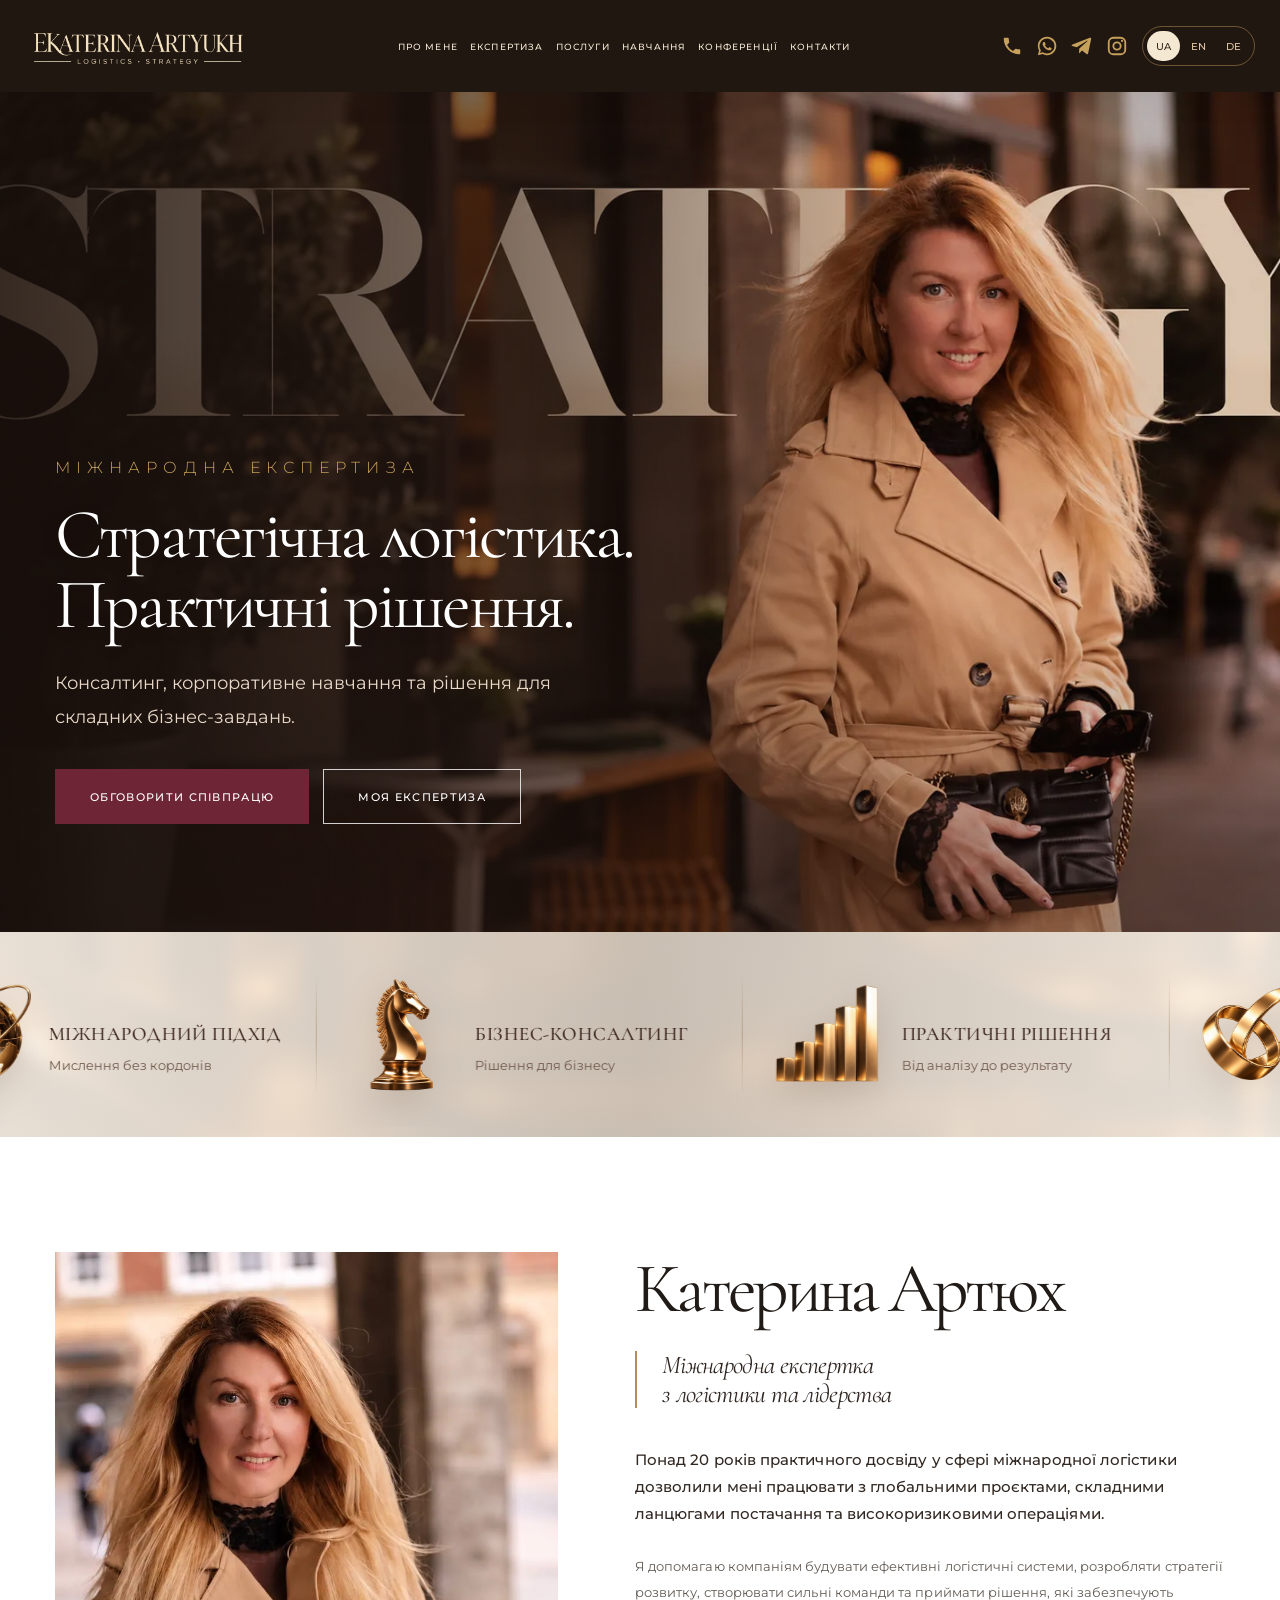
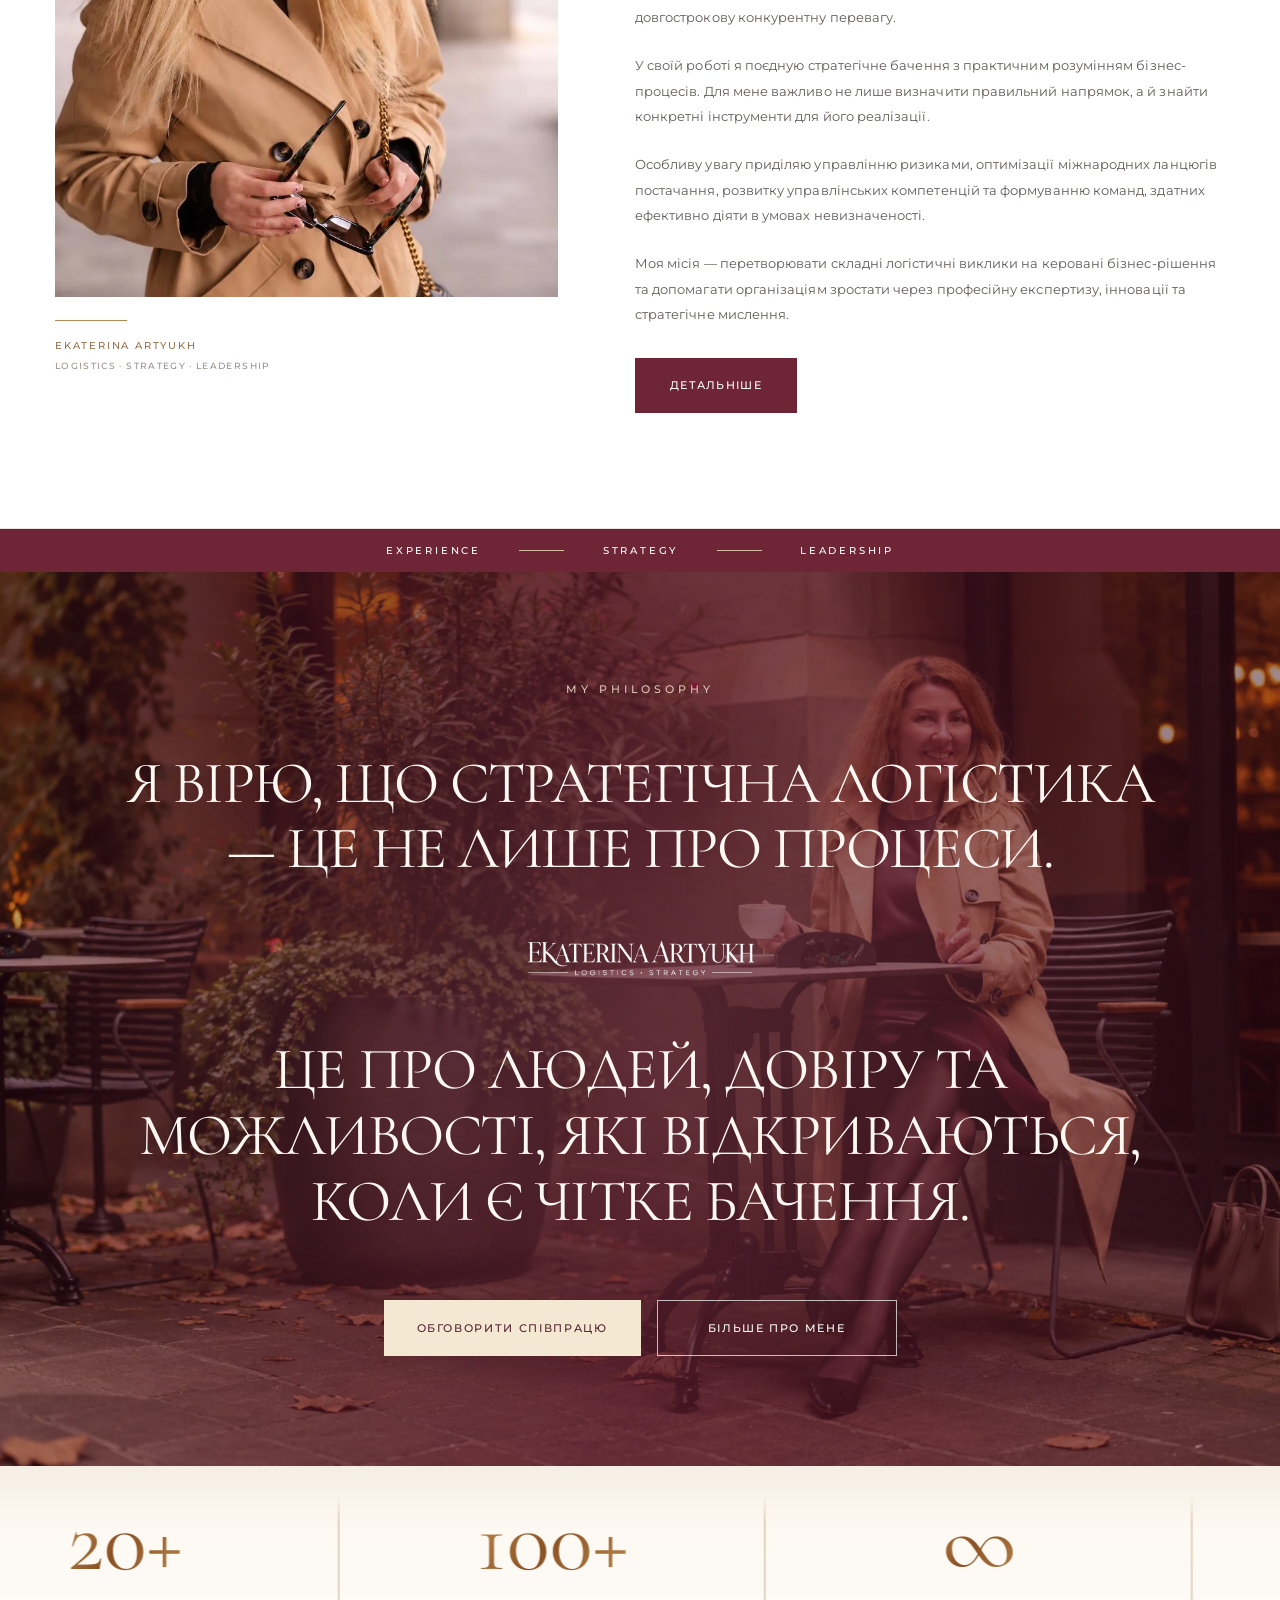
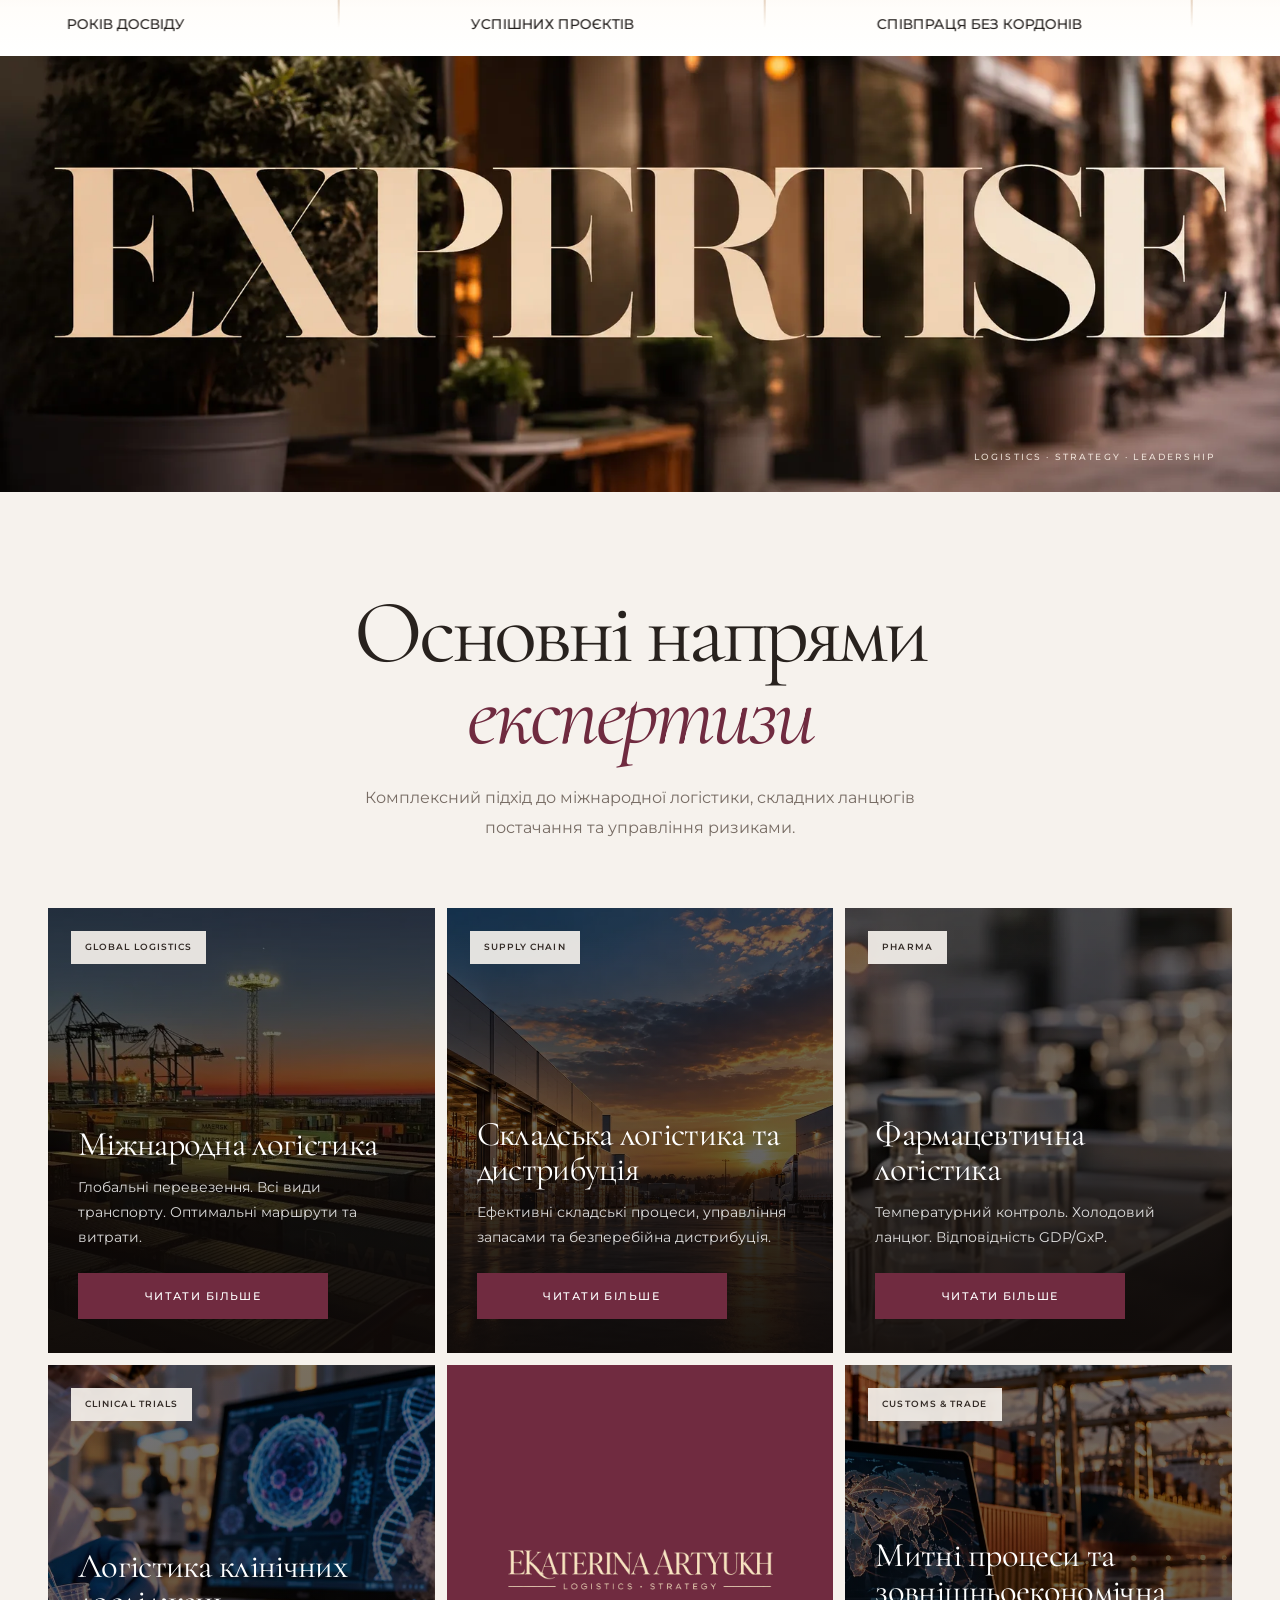
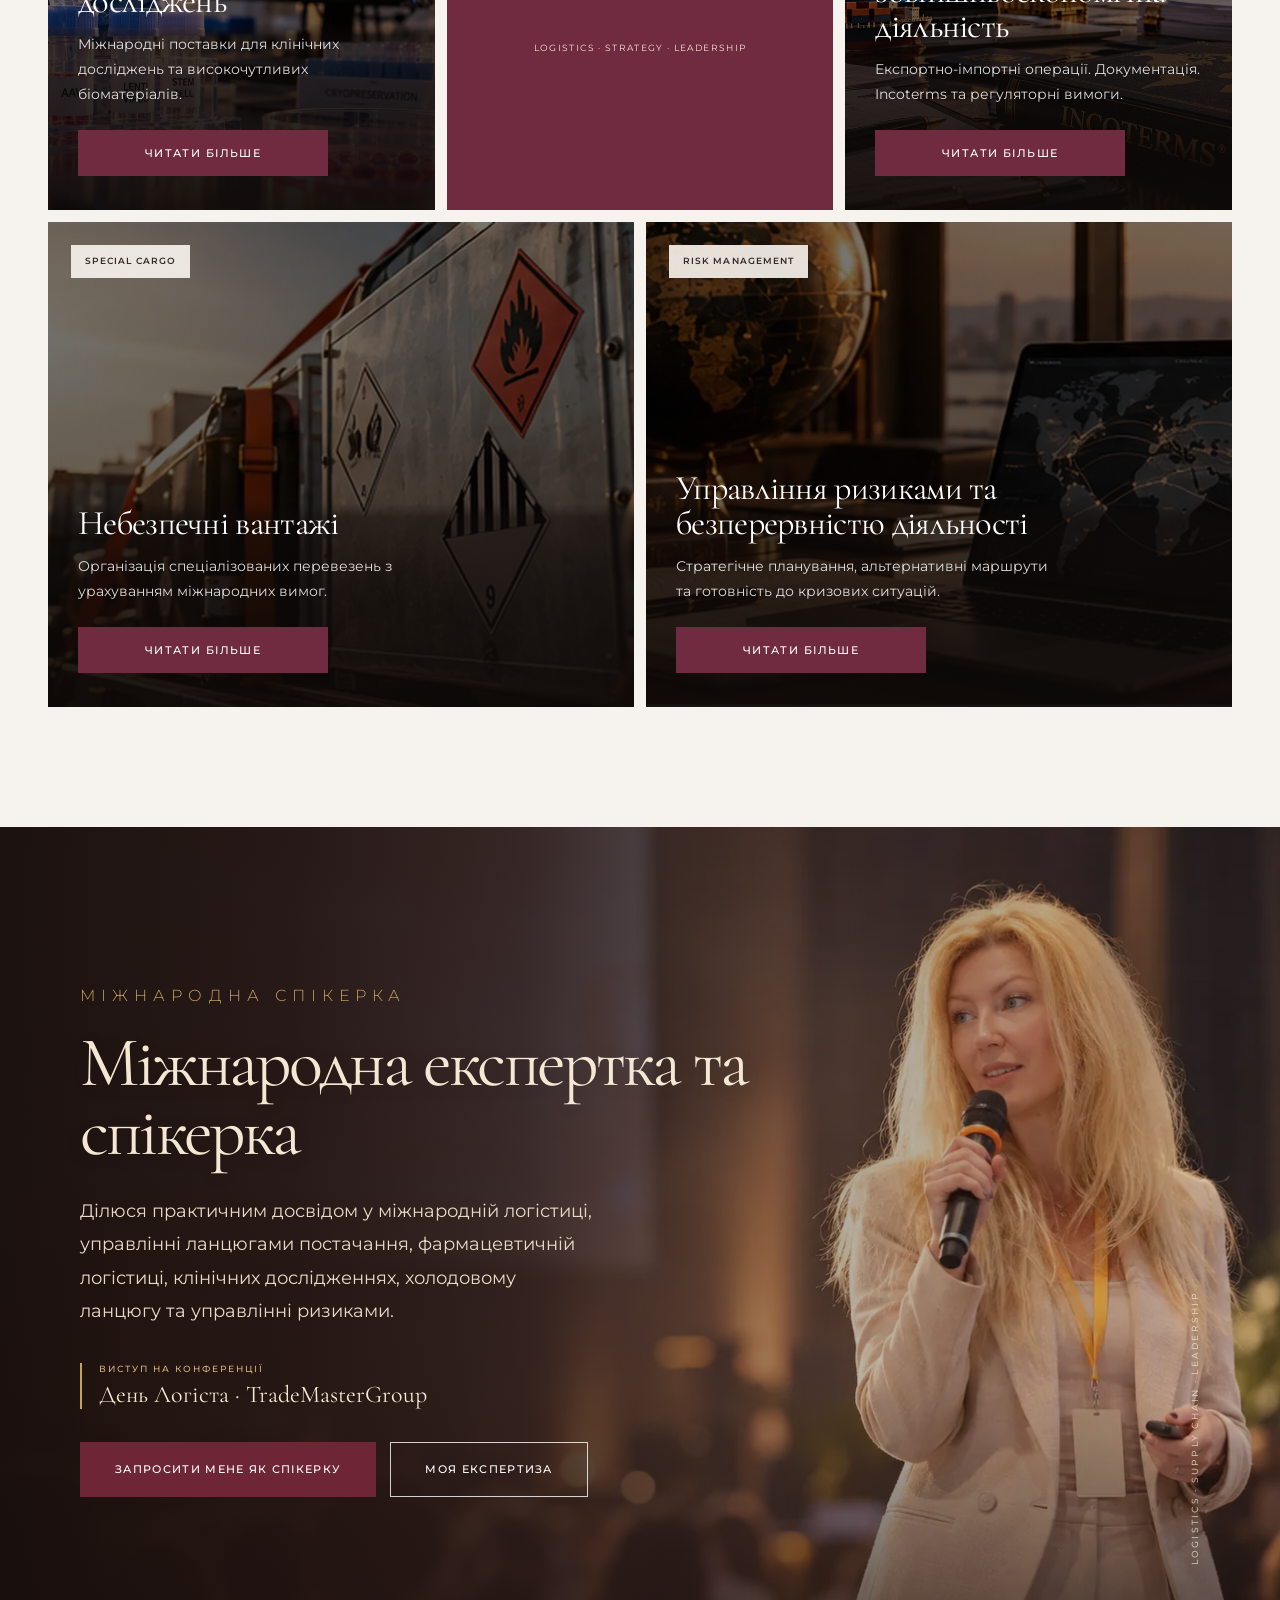
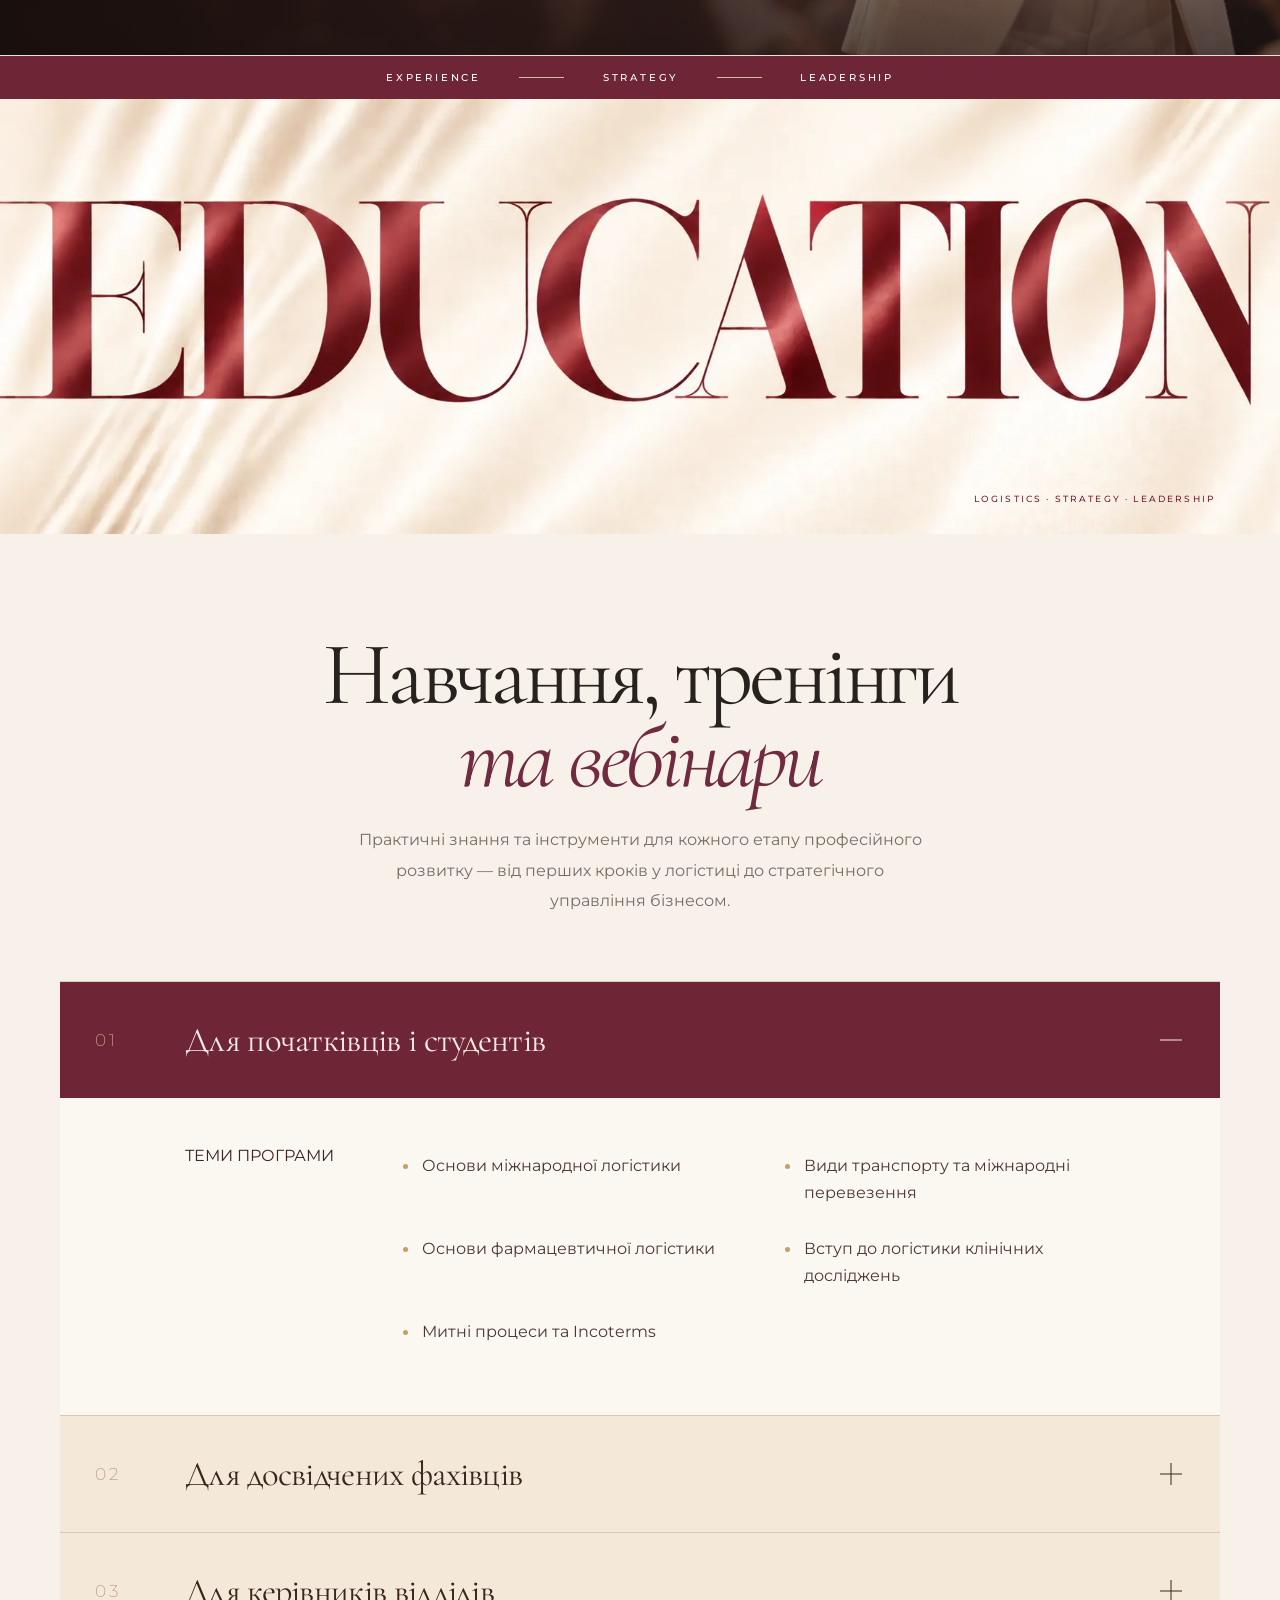
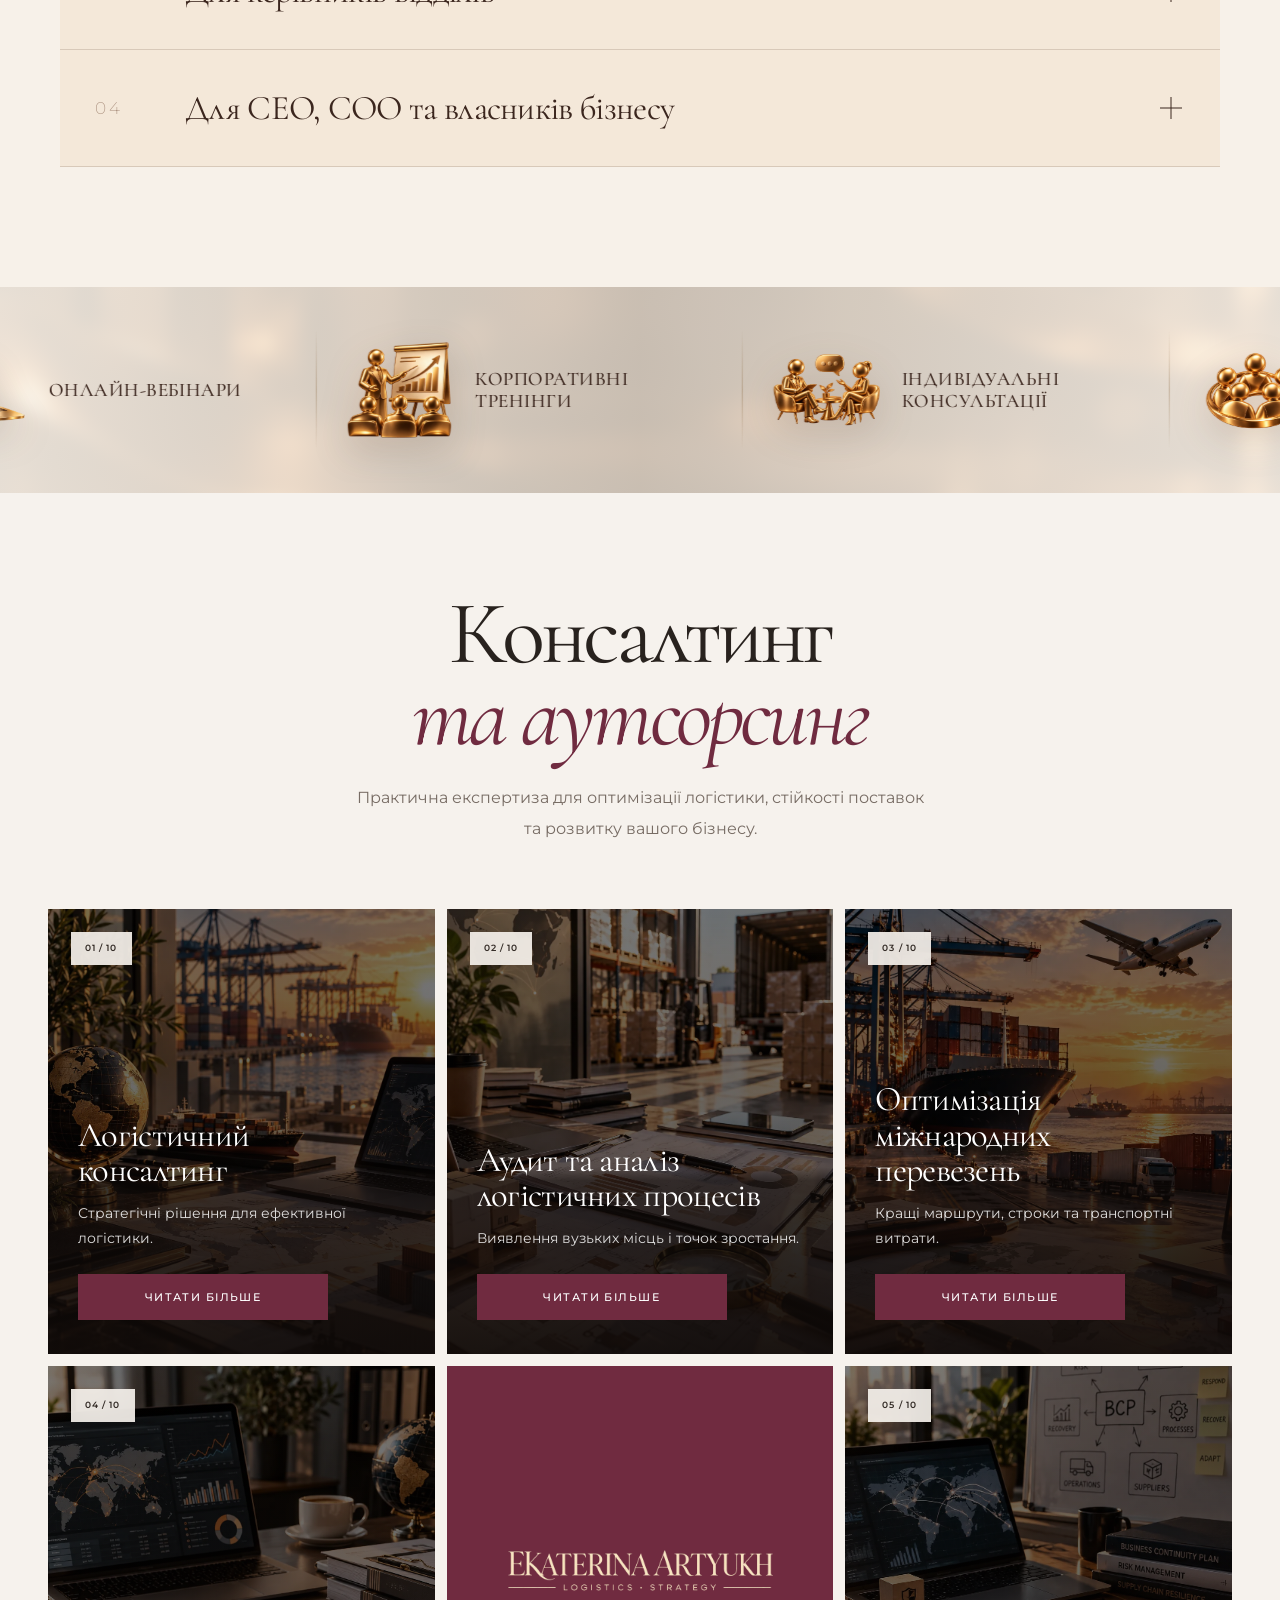
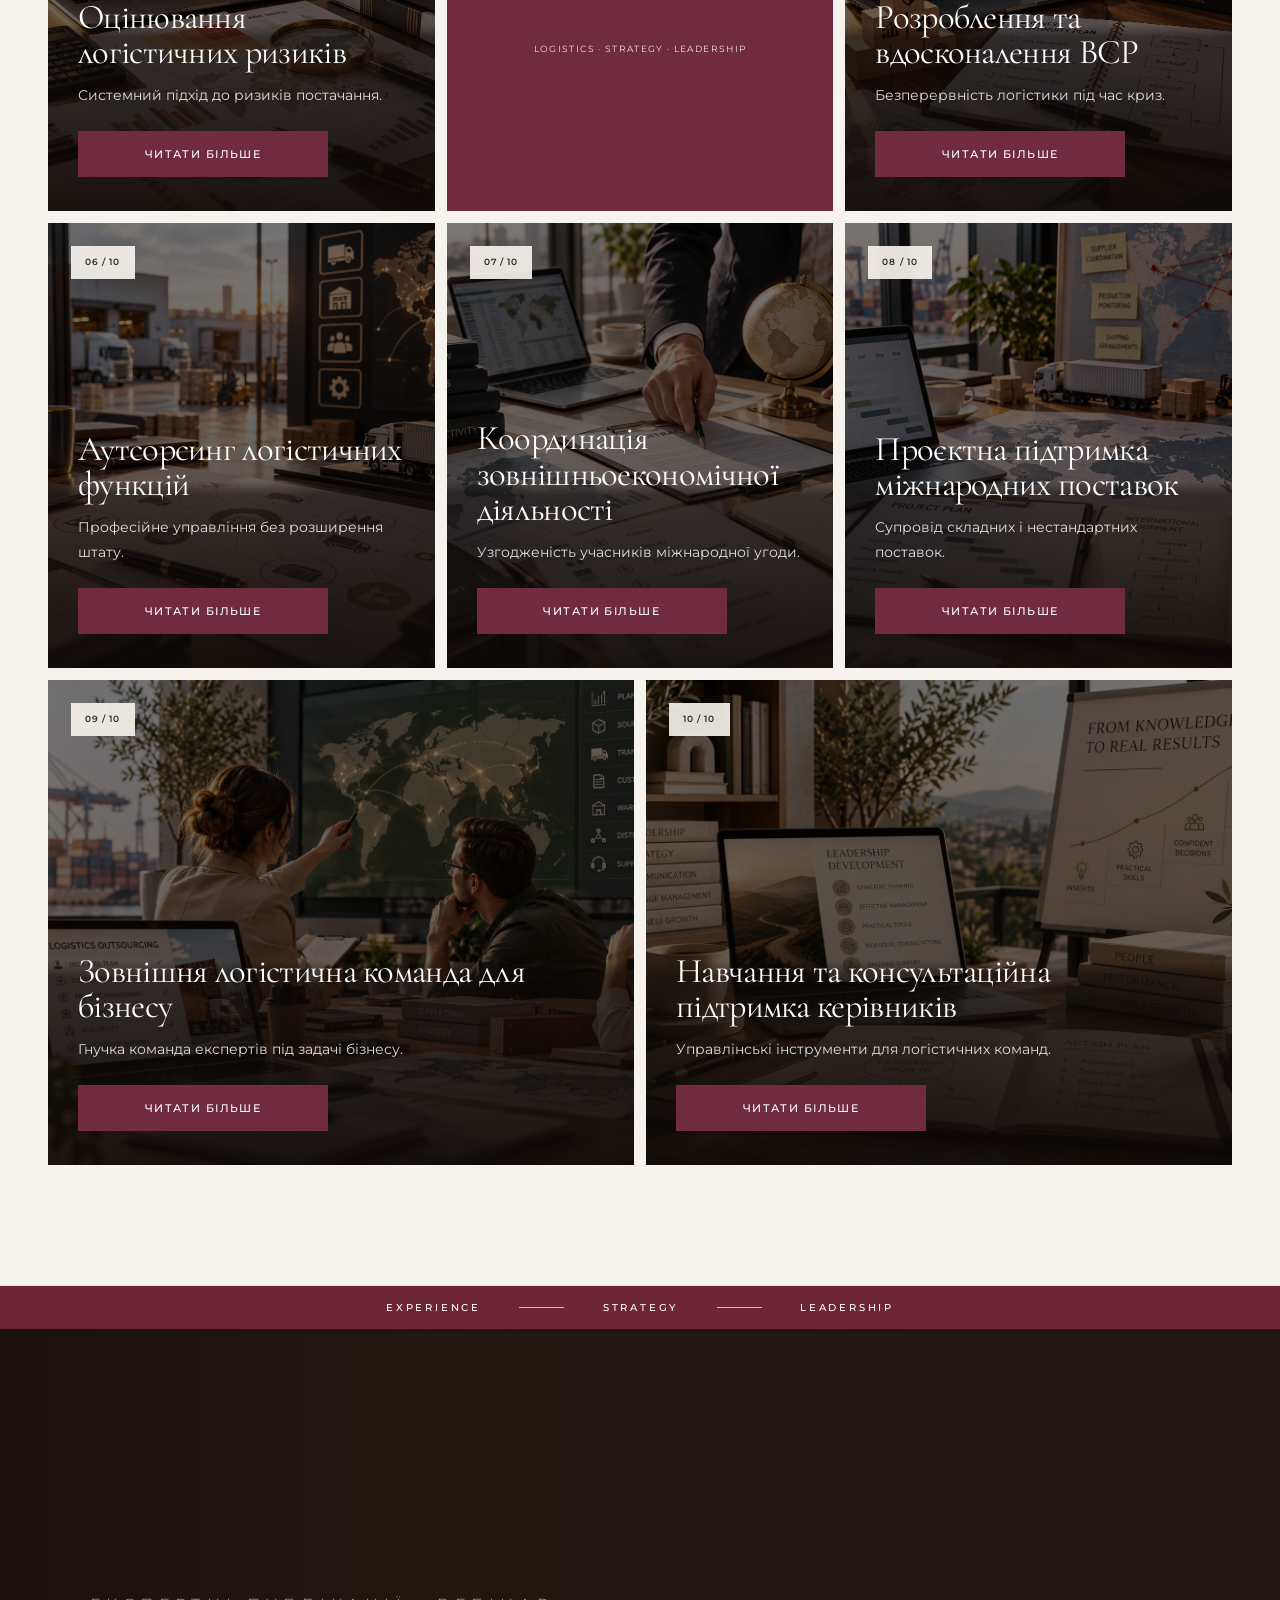
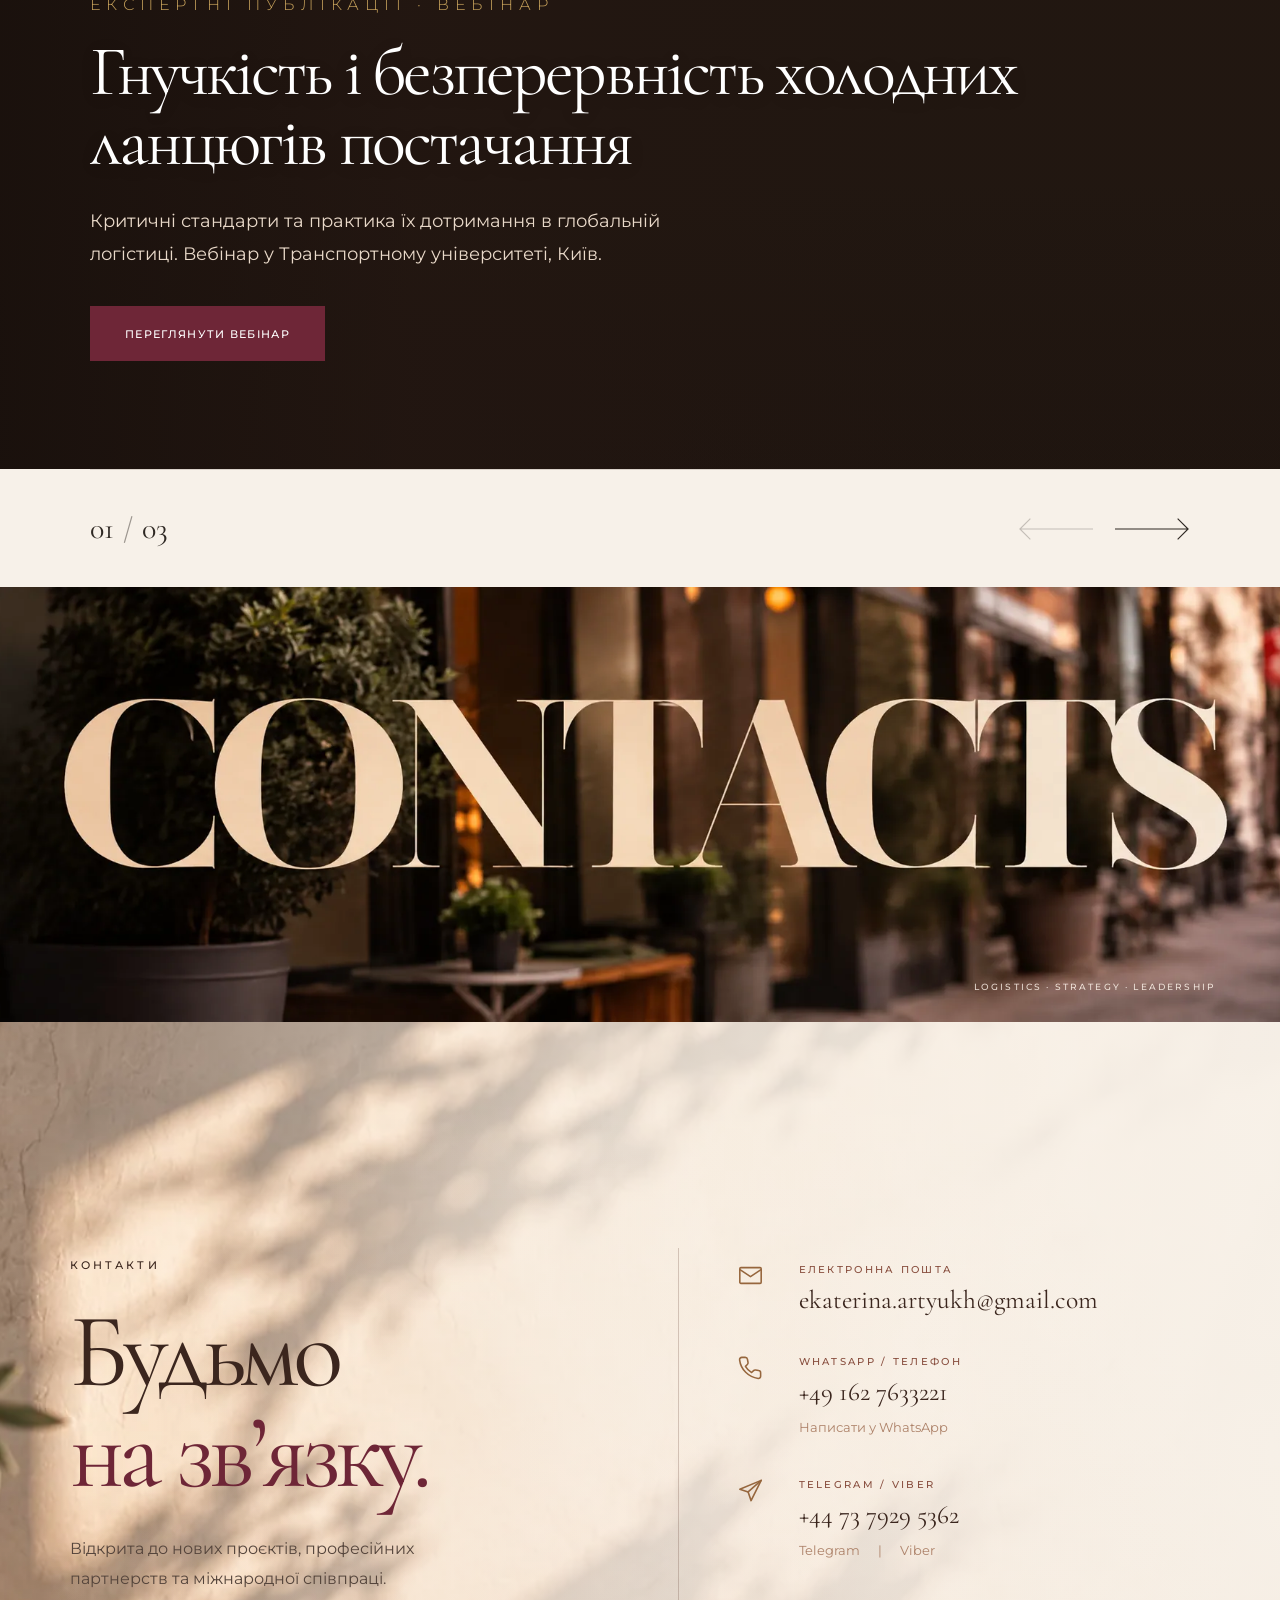
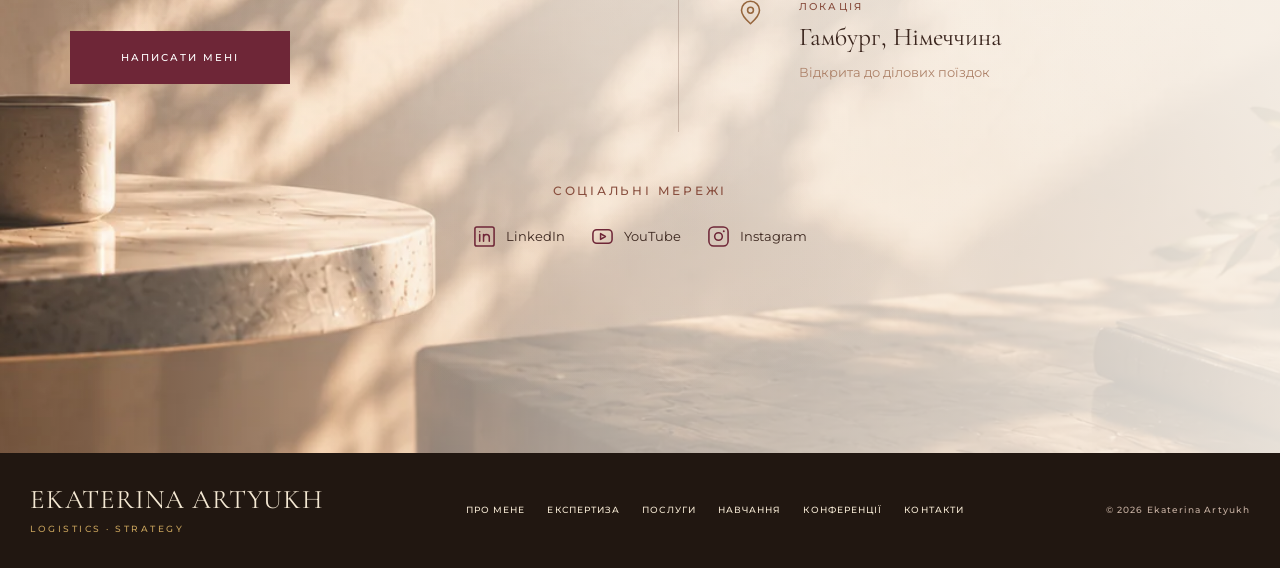
==== commit 21d649a1: "Add files via upload" ====
--- a/index.html
+++ b/index.html
@@ -1,986 +1,2085 @@
-<!DOCTYPE html>
+<!doctype html>
 
 <html lang="uk">
-<head>
-<meta charset="utf-8"/>
-<meta content="width=device-width, initial-scale=1" name="viewport"/>
-<meta content="#f4eee8" name="theme-color"/>
-<meta content="Ekaterina Artyukh — стратегічна логістика, консалтинг, корпоративне навчання та міжнародна співпраця." data-i18n-content="pageDescription" name="description"/>
-<title>Ekaterina Artyukh — Стратегічна логістика та консалтинг</title>
-<link href="https://fonts.googleapis.com" rel="preconnect"/>
-<link crossorigin="" href="https://fonts.gstatic.com" rel="preconnect"/>
-<link href="https://fonts.googleapis.com/css2?family=Cormorant+Garamond:wght@400;500;600&amp;family=Montserrat:wght@400;500;600&amp;display=swap" rel="stylesheet"/>
-<link href="style.css" rel="stylesheet"/>
-<script defer="" src="translations.js"></script>
-<script defer="" src="app.js"></script>
-<meta content="website" property="og:type"/>
-<meta content="Ekaterina Artyukh" property="og:site_name"/>
-<meta content="Ekaterina Artyukh — Стратегічна логістика та консалтинг" property="og:title"/>
-<meta content="Міжнародна логістика, стратегічний консалтинг, корпоративне навчання та практичні рішення для бізнесу." property="og:description"/>
-<meta content="https://ekaterinaartyukh.com/" property="og:url"/>
-<meta content="https://ekaterinaartyukh.com/img/og-image.jpg" property="og:image"/>
-<meta content="https://ekaterinaartyukh.com/img/og-image.jpg" property="og:image:secure_url"/>
-<meta content="image/jpeg" property="og:image:type"/>
-<meta content="1200" property="og:image:width"/>
-<meta content="630" property="og:image:height"/>
-<meta content="Ekaterina Artyukh — стратегічна логістика та практичні рішення" property="og:image:alt"/>
-<meta content="summary_large_image" name="twitter:card"/>
-<meta content="Ekaterina Artyukh — Стратегічна логістика та консалтинг" name="twitter:title"/>
-<meta content="https://ekaterinaartyukh.com/img/og-image.jpg" name="twitter:image"/>
-<link href="https://ekaterinaartyukh.com/" rel="canonical"/>
-<link href="img/ekaterina-logo.webp" rel="icon" type="image/webp"/>
-<meta content="index, follow" name="robots"/>
-<script type="application/ld+json">{
-  "@context": "https://schema.org",
-  "@type": "Person",
-  "name": "Ekaterina Artyukh",
-  "url": "https://ekaterinaartyukh.com/",
-  "jobTitle": "International Logistics Consultant",
-  "sameAs": [
-    "https://www.linkedin.com/in/ekaterina-artyukh/",
-    "https://youtube.com/@ekaterinaartyukhlogistics"
-  ],
-  "inLanguage": "uk"
-}</script>
-<link href="https://ekaterinaartyukh.com/" hreflang="uk" rel="alternate"/><link href="https://ekaterinaartyukh.com/en/" hreflang="en" rel="alternate"/><link href="https://ekaterinaartyukh.com/de/" hreflang="de" rel="alternate"/><link href="https://ekaterinaartyukh.com/" hreflang="x-default" rel="alternate"/></head>
-<body>
-<header class="site-header" id="top">
-<div class="header-inner">
-<a aria-label="Ekaterina Artyukh — головна" class="brand" data-i18n-aria-label="brandAria" href="#top"><img alt="Ekaterina Artyukh — Logistics · Strategy" decoding="async" height="104" src="img/ekaterina-logo-white.webp" width="320"/></a>
-<nav aria-label="Основна навігація" class="desktop-nav" data-i18n-aria-label="navMain">
-<a data-i18n="about" href="#about">ПРО МЕНЕ</a><a data-i18n="expertise" href="#expertise">ЕКСПЕРТИЗА</a><a data-i18n="services" href="#services">ПОСЛУГИ</a><a data-i18n="training" href="#training">НАВЧАННЯ</a><a data-i18n="speaking" href="#speaking">КОНФЕРЕНЦІЇ</a><a data-i18n="contact" href="#contact">КОНТАКТИ</a>
-</nav>
-<div class="header-actions">
-<div aria-label="Соціальні мережі" class="social-links" data-i18n-aria-label="socialMedia">
-<a aria-label="Телефон — +49 162 7633221" class="social-icon" data-i18n-title="phoneTitle" href="tel:+491627633221" title="Телефон"><svg aria-hidden="true" viewbox="0 0 24 24">
-<path d="M6.62 10.79a15.05 15.05 0 006.59 6.59l2.2-2.2a1 1 0 011.01-.24c1.12.37 2.33.56 3.58.56a1 1 0 011 1V20a1 1 0 01-1 1C10.61 21 3 13.39 3 4a1 1 0 011-1h3.5a1 1 0 011 1c0 1.25.2 2.46.56 3.58a1 1 0 01-.25 1.01z"></path></svg></a><a aria-label="WhatsApp — +49 162 7633221" class="social-icon" href="https://wa.me/491627633221" rel="noopener noreferrer" target="_blank" title="WhatsApp"><svg aria-hidden="true" viewbox="0 0 24 24">
-<path d="M12.04 2C6.51 2 2 6.49 2 12c0 1.76.46 3.48 1.33 5L2 22l5.13-1.34A10 10 0 1012.04 2zm0 18.16c-1.5 0-2.96-.4-4.24-1.16l-.3-.18-3.04.8.81-2.97-.2-.31A8.14 8.14 0 1112.04 20.16zm4.47-6.1c-.24-.12-1.44-.71-1.66-.79-.22-.08-.38-.12-.54.12-.16.24-.62.79-.76.95-.14.16-.28.18-.52.06-.24-.12-1.01-.37-1.92-1.18-.71-.63-1.19-1.41-1.33-1.65-.14-.24-.01-.37.11-.49.11-.11.24-.28.36-.42.12-.14.16-.24.24-.4.08-.16.04-.3-.02-.42-.06-.12-.54-1.3-.74-1.78-.19-.46-.38-.4-.54-.41h-.46c-.16 0-.42.06-.64.3-.22.24-.84.82-.84 2s.86 2.32.98 2.48c.12.16 1.7 2.6 4.12 3.64.58.25 1.03.4 1.38.51.58.18 1.1.16 1.52.1.46-.07 1.44-.59 1.64-1.16.2-.57.2-1.06.14-1.16-.06-.1-.22-.16-.46-.28z"></path></svg></a><a aria-label="Telegram" class="social-icon" href="https://t.me/+447379295362" rel="noopener noreferrer" target="_blank" title="Telegram"><svg aria-hidden="true" viewbox="0 0 24 24">
-<path d="M21.9 4.6 18.7 19.8c-.24 1.07-.87 1.33-1.77.83l-4.9-3.6-2.36 2.28c-.26.26-.48.48-.98.48l.35-4.96L18.1 6.6c.4-.35-.09-.55-.62-.2L6.26 13.47l-4.83-1.5c-1.05-.33-1.07-1.05.22-1.56L20.53 3.1c.88-.33 1.65.2 1.37 1.5z"></path>
-</svg>
-</a>
-<a aria-label="Instagram" class="social-icon" href="https://instagram.com/ekaterina.logisticsglobal?psln=NG01MWJxdGo4YTRq&amp;utm_source=qr" rel="noopener noreferrer" target="_blank" title="Instagram"><svg aria-hidden="true" viewbox="0 0 24 24">
-<rect fill="none" height="18" rx="5" stroke="currentColor" stroke-width="2" width="18" x="3" y="3"></rect>
-<circle cx="12" cy="12" fill="none" r="4" stroke="currentColor" stroke-width="2"></circle>
-<circle cx="17.5" cy="6.5" r="1.2"></circle></svg></a>
-</div>
-<div aria-label="Оберіть мову" class="lang-switch" data-i18n-aria-label="chooseLanguage" role="group">
-<button aria-pressed="true" class="active" data-lang="uk" type="button">
-              UA</button><button aria-pressed="false" class="" data-lang="en" type="button">
-              EN</button><button aria-pressed="false" class="" data-lang="de" type="button">
+  <head>
+    <meta charset="utf-8" />
+    <meta content="width=device-width, initial-scale=1" name="viewport" />
+    <meta content="#f4eee8" name="theme-color" />
+    <meta
+      content="Ekaterina Artyukh — стратегічна логістика, консалтинг, корпоративне навчання та міжнародна співпраця."
+      data-i18n-content="pageDescription"
+      name="description"
+    />
+    <title>Ekaterina Artyukh — Стратегічна логістика та консалтинг</title>
+    <link
+      rel="preload"
+      as="image"
+      href="img/ekaterina-hero.webp"
+      media="(min-width: 768px)"
+      fetchpriority="high"
+    />
+    <link
+      rel="preload"
+      as="image"
+      href="img/hero-mobile.webp"
+      media="(max-width: 767px)"
+      fetchpriority="high"
+    />
+    <link href="https://fonts.googleapis.com" rel="preconnect" />
+    <link crossorigin="" href="https://fonts.gstatic.com" rel="preconnect" />
+    <link
+      href="https://fonts.googleapis.com/css2?family=Cormorant+Garamond:wght@400;500;600&amp;family=Montserrat:wght@400;500;600&amp;display=swap"
+      rel="stylesheet"
+    />
+    <link href="style.css" rel="stylesheet" />
+    <script defer="" src="translations.js"></script>
+    <script defer="" src="app.js"></script>
+    <meta content="website" property="og:type" />
+    <meta content="Ekaterina Artyukh" property="og:site_name" />
+    <meta
+      content="Ekaterina Artyukh — Стратегічна логістика та консалтинг"
+      property="og:title"
+    />
+    <meta
+      content="Міжнародна логістика, стратегічний консалтинг, корпоративне навчання та практичні рішення для бізнесу."
+      property="og:description"
+    />
+    <meta content="https://ekaterinaartyukh.com/" property="og:url" />
+    <meta
+      content="https://ekaterinaartyukh.com/img/og-image.jpg"
+      property="og:image"
+    />
+    <meta
+      content="https://ekaterinaartyukh.com/img/og-image.jpg"
+      property="og:image:secure_url"
+    />
+    <meta content="image/jpeg" property="og:image:type" />
+    <meta content="1200" property="og:image:width" />
+    <meta content="630" property="og:image:height" />
+    <meta
+      content="Ekaterina Artyukh — міжнародна логістика та стратегічний консалтинг"
+      property="og:image:alt"
+    />
+    <meta content="summary_large_image" name="twitter:card" />
+    <meta
+      name="twitter:description"
+      content="Міжнародна логістика, стратегічний консалтинг, корпоративне навчання та практичні рішення для бізнесу."
+    />
+    <meta
+      content="Ekaterina Artyukh — Стратегічна логістика та консалтинг"
+      name="twitter:title"
+    />
+    <meta
+      content="https://ekaterinaartyukh.com/img/og-image.jpg"
+      name="twitter:image"
+    />
+    <link href="https://ekaterinaartyukh.com/" rel="canonical" />
+    <link href="img/ekaterina-logo.webp" rel="icon" type="image/webp" />
+    <meta content="index, follow" name="robots" />
+    <script type="application/ld+json">
+      {
+        "@context": "https://schema.org",
+        "@type": "Person",
+        "name": "Ekaterina Artyukh",
+        "url": "https://ekaterinaartyukh.com/",
+        "jobTitle": "International Logistics Consultant",
+        "sameAs": [
+          "https://www.linkedin.com/in/ekaterina-artyukh/",
+          "https://youtube.com/@ekaterinaartyukhlogistics"
+        ],
+        "inLanguage": "uk"
+      }
+    </script>
+    <link href="https://ekaterinaartyukh.com/" hreflang="uk" rel="alternate" />
+    <link
+      href="https://ekaterinaartyukh.com/en/"
+      hreflang="en"
+      rel="alternate"
+    />
+    <link
+      href="https://ekaterinaartyukh.com/de/"
+      hreflang="de"
+      rel="alternate"
+    />
+    <link
+      href="https://ekaterinaartyukh.com/"
+      hreflang="x-default"
+      rel="alternate"
+    />
+  </head>
+  <body>
+    <header class="site-header" id="top">
+      <div class="header-inner">
+        <a
+          aria-label="Ekaterina Artyukh — головна"
+          class="brand"
+          data-i18n-aria-label="brandAria"
+          href="#top"
+          ><img
+            alt="Ekaterina Artyukh — Logistics · Strategy"
+            decoding="async"
+            height="104"
+            src="img/ekaterina-logo-white.webp"
+            width="320"
+        /></a>
+        <nav
+          aria-label="Основна навігація"
+          class="desktop-nav"
+          data-i18n-aria-label="navMain"
+        >
+          <a data-i18n="about" href="#about">ПРО МЕНЕ</a
+          ><a data-i18n="expertise" href="#expertise">ЕКСПЕРТИЗА</a
+          ><a data-i18n="services" href="#services">ПОСЛУГИ</a
+          ><a data-i18n="training" href="#training">НАВЧАННЯ</a
+          ><a data-i18n="speaking" href="#speaking">КОНФЕРЕНЦІЇ</a
+          ><a data-i18n="contact" href="#contact">КОНТАКТИ</a>
+        </nav>
+        <div class="header-actions">
+          <div
+            aria-label="Соціальні мережі"
+            class="social-links"
+            data-i18n-aria-label="socialMedia"
+          >
+            <a
+              aria-label="Телефон — +49 162 7633221"
+              class="social-icon"
+              data-i18n-title="phoneTitle"
+              href="tel:+491627633221"
+              title="Телефон"
+              ><svg aria-hidden="true" viewbox="0 0 24 24">
+                <path
+                  d="M6.62 10.79a15.05 15.05 0 006.59 6.59l2.2-2.2a1 1 0 011.01-.24c1.12.37 2.33.56 3.58.56a1 1 0 011 1V20a1 1 0 01-1 1C10.61 21 3 13.39 3 4a1 1 0 011-1h3.5a1 1 0 011 1c0 1.25.2 2.46.56 3.58a1 1 0 01-.25 1.01z"
+                ></path></svg></a
+            ><a
+              aria-label="WhatsApp — +49 162 7633221"
+              class="social-icon"
+              href="https://wa.me/491627633221"
+              rel="noopener noreferrer"
+              target="_blank"
+              title="WhatsApp"
+              ><svg aria-hidden="true" viewbox="0 0 24 24">
+                <path
+                  d="M12.04 2C6.51 2 2 6.49 2 12c0 1.76.46 3.48 1.33 5L2 22l5.13-1.34A10 10 0 1012.04 2zm0 18.16c-1.5 0-2.96-.4-4.24-1.16l-.3-.18-3.04.8.81-2.97-.2-.31A8.14 8.14 0 1112.04 20.16zm4.47-6.1c-.24-.12-1.44-.71-1.66-.79-.22-.08-.38-.12-.54.12-.16.24-.62.79-.76.95-.14.16-.28.18-.52.06-.24-.12-1.01-.37-1.92-1.18-.71-.63-1.19-1.41-1.33-1.65-.14-.24-.01-.37.11-.49.11-.11.24-.28.36-.42.12-.14.16-.24.24-.4.08-.16.04-.3-.02-.42-.06-.12-.54-1.3-.74-1.78-.19-.46-.38-.4-.54-.41h-.46c-.16 0-.42.06-.64.3-.22.24-.84.82-.84 2s.86 2.32.98 2.48c.12.16 1.7 2.6 4.12 3.64.58.25 1.03.4 1.38.51.58.18 1.1.16 1.52.1.46-.07 1.44-.59 1.64-1.16.2-.57.2-1.06.14-1.16-.06-.1-.22-.16-.46-.28z"
+                ></path></svg></a
+            ><a
+              aria-label="Telegram"
+              class="social-icon"
+              href="https://t.me/+447379295362"
+              rel="noopener noreferrer"
+              target="_blank"
+              title="Telegram"
+              ><svg aria-hidden="true" viewbox="0 0 24 24">
+                <path
+                  d="M21.9 4.6 18.7 19.8c-.24 1.07-.87 1.33-1.77.83l-4.9-3.6-2.36 2.28c-.26.26-.48.48-.98.48l.35-4.96L18.1 6.6c.4-.35-.09-.55-.62-.2L6.26 13.47l-4.83-1.5c-1.05-.33-1.07-1.05.22-1.56L20.53 3.1c.88-.33 1.65.2 1.37 1.5z"
+                ></path>
+              </svg>
+            </a>
+            <a
+              aria-label="Instagram"
+              class="social-icon"
+              href="https://instagram.com/ekaterina.logisticsglobal?psln=NG01MWJxdGo4YTRq&amp;utm_source=qr"
+              rel="noopener noreferrer"
+              target="_blank"
+              title="Instagram"
+              ><svg aria-hidden="true" viewbox="0 0 24 24">
+                <rect
+                  fill="none"
+                  height="18"
+                  rx="5"
+                  stroke="currentColor"
+                  stroke-width="2"
+                  width="18"
+                  x="3"
+                  y="3"
+                ></rect>
+                <circle
+                  cx="12"
+                  cy="12"
+                  fill="none"
+                  r="4"
+                  stroke="currentColor"
+                  stroke-width="2"
+                ></circle>
+                <circle cx="17.5" cy="6.5" r="1.2"></circle></svg
+            ></a>
+          </div>
+          <div
+            aria-label="Оберіть мову"
+            class="lang-switch"
+            data-i18n-aria-label="chooseLanguage"
+            role="group"
+          >
+            <button
+              aria-pressed="true"
+              class="active"
+              data-lang="uk"
+              type="button"
+            >
+              UA</button
+            ><button aria-pressed="false" class="" data-lang="en" type="button">
+              EN</button
+            ><button aria-pressed="false" class="" data-lang="de" type="button">
               DE
             </button>
-</div>
-<button aria-controls="mobile-nav" aria-expanded="false" aria-label="Відкрити меню" class="menu-toggle" type="button">
-<span></span><span></span><span></span>
-</button>
-</div>
-</div>
-<nav aria-label="Мобільна навігація" class="mobile-nav" data-i18n-aria-label="navMobile" id="mobile-nav" inert="">
-<a data-i18n="about" href="#about">ПРО МЕНЕ</a><a data-i18n="expertise" href="#expertise">ЕКСПЕРТИЗА</a><a data-i18n="services" href="#services">ПОСЛУГИ</a><a data-i18n="training" href="#training">НАВЧАННЯ</a><a data-i18n="speaking" href="#speaking">КОНФЕРЕНЦІЇ</a><a data-i18n="contact" href="#contact">КОНТАКТИ</a>
-<div aria-label="Соціальні мережі" class="social-links" data-i18n-aria-label="socialMedia">
-<a aria-label="Телефон — +49 162 7633221" class="social-icon" data-i18n-title="phoneTitle" href="tel:+491627633221" title="Телефон"><svg aria-hidden="true" viewbox="0 0 24 24">
-<path d="M6.62 10.79a15.05 15.05 0 006.59 6.59l2.2-2.2a1 1 0 011.01-.24c1.12.37 2.33.56 3.58.56a1 1 0 011 1V20a1 1 0 01-1 1C10.61 21 3 13.39 3 4a1 1 0 011-1h3.5a1 1 0 011 1c0 1.25.2 2.46.56 3.58a1 1 0 01-.25 1.01z"></path></svg></a><a aria-label="WhatsApp — +49 162 7633221" class="social-icon" href="https://wa.me/491627633221" rel="noopener noreferrer" target="_blank" title="WhatsApp">
-<svg aria-hidden="true" viewbox="0 0 24 24">
-<path d="M12.04 2C6.51 2 2 6.49 2 12c0 1.76.46 3.48 1.33 5L2 22l5.13-1.34A10 10 0 1012.04 2zm0 18.16c-1.5 0-2.96-.4-4.24-1.16l-.3-.18-3.04.8.81-2.97-.2-.31A8.14 8.14 0 1112.04 20.16zm4.47-6.1c-.24-.12-1.44-.71-1.66-.79-.22-.08-.38-.12-.54.12-.16.24-.62.79-.76.95-.14.16-.28.18-.52.06-.24-.12-1.01-.37-1.92-1.18-.71-.63-1.19-1.41-1.33-1.65-.14-.24-.01-.37.11-.49.11-.11.24-.28.36-.42.12-.14.16-.24.24-.4.08-.16.04-.3-.02-.42-.06-.12-.54-1.3-.74-1.78-.19-.46-.38-.4-.54-.41h-.46c-.16 0-.42.06-.64.3-.22.24-.84.82-.84 2s.86 2.32.98 2.48c.12.16 1.7 2.6 4.12 3.64.58.25 1.03.4 1.38.51.58.18 1.1.16 1.52.1.46-.07 1.44-.59 1.64-1.16.2-.57.2-1.06.14-1.16-.06-.1-.22-.16-.46-.28z"></path>
-</svg> </a><a aria-label="Viber — відкрити Viber" class="social-icon" data-i18n-title="viberTitle" href="viber://chat?number=%2B491627633221" title="Viber">
-<svg aria-hidden="true" viewbox="0 0 24 24">
-<path d="M12 2C6.5 2 3 5.5 3 11c0 2.4.7 4.2 2 5.6L4 21l4.6-1.2c1.1.5 2.2.7 3.4.7 5.5 0 9-3.5 9-9S17.5 2 12 2zm4.7 13.7c-.3.8-1.5 1.5-2.2 1.5-1.8 0-5.9-3.7-6.7-5.9-.3-.9-.2-1.7.3-2.2.2-.2.5-.3.8-.3.2 0 .4 0 .6.5l.8 1.8c.1.3 0 .5-.2.7l-.6.7c.5 1.1 1.5 2 2.6 2.6l.7-.7c.2-.2.4-.3.7-.2l1.8.8c.4.2.5.4.4.7z"></path>
-</svg>
-</a>
-<a aria-label="Telegram" class="social-icon" href="https://t.me/+447379295362" rel="noopener noreferrer" target="_blank" title="Telegram">
-<svg aria-hidden="true" viewbox="0 0 24 24">
-<path d="M21.9 4.6 18.7 19.8c-.24 1.07-.87 1.33-1.77.83l-4.9-3.6-2.36 2.28c-.26.26-.48.48-.98.48l.35-4.96L18.1 6.6c.4-.35-.09-.55-.62-.2L6.26 13.47l-4.83-1.5c-1.05-.33-1.07-1.05.22-1.56L20.53 3.1c.88-.33 1.65.2 1.37 1.5z"></path>
-</svg>
-</a>
-<a aria-label="Instagram" class="social-icon" href="https://instagram.com/ekaterina.logisticsglobal?psln=NG01MWJxdGo4YTRq&amp;utm_source=qr" rel="noopener noreferrer" target="_blank" title="Instagram"><svg aria-hidden="true" viewbox="0 0 24 24">
-<rect fill="none" height="18" rx="5" stroke="currentColor" stroke-width="2" width="18" x="3" y="3"></rect>
-<circle cx="12" cy="12" fill="none" r="4" stroke="currentColor" stroke-width="2"></circle>
-<circle cx="17.5" cy="6.5" r="1.2"></circle></svg></a>
-</div>
-</nav>
-</header>
-<main>
-<section aria-labelledby="hero-title" class="hero">
-<div aria-label="Катерина Артюх — міжнародна експертка з логістики" class="hero-photo" data-i18n-aria-label="heroImage" role="img"></div>
-<div class="hero-shade"></div>
-<div class="hero-content">
-<p class="eyebrow" data-i18n="eyebrow">МІЖНАРОДНА ЕКСПЕРТИЗА</p>
-<h1 class="title" data-i18n="title" id="hero-title">Стратегічна логістика.<br/>Практичні рішення.</h1>
-<p class="hero-copy" data-i18n="description">Консалтинг, корпоративне навчання та рішення для складних бізнес-завдань.</p>
-<div class="hero-buttons">
-<a class="btn btn-primary" data-i18n="cta" href="https://wa.me/491627633221">ОБГОВОРИТИ СПІВПРАЦЮ</a><a class="btn btn-outline" data-i18n="secondary" href="#expertise">МОЯ ЕКСПЕРТИЗА</a>
-</div>
-</div>
-</section>
-<section aria-label="Наші переваги" class="benefits benefits-hero" data-i18n-aria-label="benefitsAria">
-<div class="benefits-carousel" id="benefitsCarousel">
-<div class="benefits-track">
-<article class="benefit">
-<img alt="" class="benefit-icon" draggable="false" src="img/globe.webp"/>
-<div class="benefit-content">
-<h3 data-i18n="b1">МІЖНАРОДНИЙ ПІДХІД</h3>
-<p data-i18n="b1s">Мислення без кордонів</p>
-</div>
-</article>
-<article class="benefit">
-<img alt="" class="benefit-icon" draggable="false" src="img/chess.webp"/>
-<div class="benefit-content">
-<h3 data-i18n="b2">БІЗНЕС-КОНСАЛТИНГ</h3>
-<p data-i18n="b2s">Рішення для бізнесу</p>
-</div>
-</article>
-<article class="benefit">
-<img alt="" class="benefit-icon" draggable="false" src="img/chart.webp"/>
-<div class="benefit-content">
-<h3 data-i18n="b3">ПРАКТИЧНІ РІШЕННЯ</h3>
-<p data-i18n="b3s">Від аналізу до результату</p>
-</div>
-</article>
-<article class="benefit">
-<img alt="" class="benefit-icon" draggable="false" src="img/rings.webp"/>
-<div class="benefit-content">
-<h3 data-i18n="b4">ЛЮДИ ТА ПАРТНЕРСТВО</h3>
-<p data-i18n="b4s">Співпраця на довіру</p>
-</div>
-</article>
-</div>
-</div>
-</section>
-<section aria-labelledby="about-title" class="about-section section" id="about">
-<div class="about-container">
-<div class="about-layout">
-<div class="about-visual">
-<div class="about-photo-frame">
-<img alt="Катерина Артюх — міжнародна експертка з логістики та лідерства" class="about-photo" data-i18n-alt="aboutImage" decoding="async" loading="lazy" src="img/about.webp"/>
-</div>
-<div class="about-photo-caption">
-<span class="about-caption-line"></span>
-<span>EKATERINA ARTYUKH</span>
-<span>LOGISTICS · STRATEGY · LEADERSHIP</span>
-</div>
-</div>
-<div class="about-info">
-<h2 class="about-title" data-i18n="aboutHeading" id="about-title">Катерина Артюх</h2>
-<div class="about-subtitle">
-<p data-i18n="aboutSubtitle">Міжнародна експертка<br/>з логістики та лідерства</p>
-</div>
-<div class="about-text">
-<p class="about-intro" data-i18n="aboutIntro">Понад 20 років практичного досвіду у сфері міжнародної логістики дозволили мені працювати з глобальними проєктами, складними ланцюгами постачання та високоризиковими операціями.</p>
-<p data-i18n="aboutP2">Я допомагаю компаніям будувати ефективні логістичні системи, розробляти стратегії розвитку, створювати сильні команди та приймати рішення, які забезпечують довгострокову конкурентну перевагу.</p>
-<p data-i18n="aboutP3">У своїй роботі я поєдную стратегічне бачення з практичним розумінням бізнес-процесів. Для мене важливо не лише визначити правильний напрямок, а й знайти конкретні інструменти для його реалізації.</p>
-<p data-i18n="aboutP4">Особливу увагу приділяю управлінню ризиками, оптимізації міжнародних ланцюгів постачання, розвитку управлінських компетенцій та формуванню команд, здатних ефективно діяти в умовах невизначеності.</p>
-<p data-i18n="aboutP5">Моя місія — перетворювати складні логістичні виклики на керовані бізнес-рішення та допомагати організаціям зростати через професійну експертизу, інновації та стратегічне мислення.</p>
-</div>
-<button aria-haspopup="dialog" class="btn btn-primary about-details-trigger" data-about-open="" data-i18n="aboutDetailsButton" type="button">ДЕТАЛЬНІШЕ</button>
-</div>
-</div>
-</div>
-</section>
-<div class="about-bottom">
-<span>EXPERIENCE</span>
-<span class="about-bottom-line"></span>
-<span>STRATEGY</span>
-<span class="about-bottom-line"></span>
-<span>LEADERSHIP</span>
-</div>
-<section aria-label="Філософія Катерини Артюх" class="quote-section">
-<div class="quote-section__content">
-<span class="quote-section__eyebrow"> MY PHILOSOPHY </span>
-<blockquote class="quote-section__quote">
-<p data-i18n="quoteFirst">Я ВІРЮ, ЩО СТРАТЕГІЧНА ЛОГІСТИКА — ЦЕ НЕ ЛИШЕ ПРО ПРОЦЕСИ.</p>
-<div class="quote-section__logo">
-<img alt="Ekaterina Artyukh" loading="lazy" src="img/ekaterina-logo-white.webp"/>
-</div>
-<p data-i18n="quoteSecond">ЦЕ ПРО ЛЮДЕЙ, ДОВІРУ ТА МОЖЛИВОСТІ, ЯКІ ВІДКРИВАЮТЬСЯ, КОЛИ Є ЧІТКЕ БАЧЕННЯ.</p>
-</blockquote>
-<div class="quote-section__actions">
-<a class="quote-section__btn quote-section__btn--primary" data-i18n="quoteCta" href="https://wa.me/491627633221" rel="noopener noreferrer" target="_blank">ОБГОВОРИТИ СПІВПРАЦЮ</a>
-<a class="quote-section__btn quote-section__btn--outline" data-i18n="quoteMore" href="#about">БІЛЬШЕ ПРО МЕНЕ</a>
-</div>
-</div>
-</section>
-<section aria-label="Наші досягнення" class="stats-section">
-<div class="stats-carousel" id="statsCarousel">
-<div class="stats-track">
-<article class="stats-item">
-<span class="stats-number">20+</span>
-<p data-i18n="stat1">РОКІВ ДОСВІДУ</p>
-</article>
-<article class="stats-item">
-<span class="stats-number">100+</span>
-<p data-i18n="stat2">УСПІШНИХ ПРОЄКТІВ</p>
-</article>
-<article class="stats-item">
-<span class="stats-number">∞</span>
-<p data-i18n="stat3">СПІВПРАЦЯ БЕЗ КОРДОНІВ</p>
-</article>
-<article class="stats-item">
-<span class="stats-number">100%</span>
-<p data-i18n="stat4">ОРІЄНТАЦІЯ НА РЕЗУЛЬТАТ</p>
-</article>
-</div>
-</div>
-</section>
-<section class="expertise-section" id="expertise">
-<div aria-label="EXPERTISE — напрями експертизи" class="expertise-banner" role="img">
-<span class="expertise-banner-caption">
+          </div>
+          <button
+            aria-controls="mobile-nav"
+            aria-expanded="false"
+            aria-label="Відкрити меню"
+            class="menu-toggle"
+            type="button"
+          >
+            <span></span><span></span><span></span>
+          </button>
+        </div>
+      </div>
+      <nav
+        aria-label="Мобільна навігація"
+        class="mobile-nav"
+        data-i18n-aria-label="navMobile"
+        id="mobile-nav"
+        inert=""
+      >
+        <a data-i18n="about" href="#about">ПРО МЕНЕ</a
+        ><a data-i18n="expertise" href="#expertise">ЕКСПЕРТИЗА</a
+        ><a data-i18n="services" href="#services">ПОСЛУГИ</a
+        ><a data-i18n="training" href="#training">НАВЧАННЯ</a
+        ><a data-i18n="speaking" href="#speaking">КОНФЕРЕНЦІЇ</a
+        ><a data-i18n="contact" href="#contact">КОНТАКТИ</a>
+        <div
+          aria-label="Соціальні мережі"
+          class="social-links"
+          data-i18n-aria-label="socialMedia"
+        >
+          <a
+            aria-label="Телефон — +49 162 7633221"
+            class="social-icon"
+            data-i18n-title="phoneTitle"
+            href="tel:+491627633221"
+            title="Телефон"
+            ><svg aria-hidden="true" viewbox="0 0 24 24">
+              <path
+                d="M6.62 10.79a15.05 15.05 0 006.59 6.59l2.2-2.2a1 1 0 011.01-.24c1.12.37 2.33.56 3.58.56a1 1 0 011 1V20a1 1 0 01-1 1C10.61 21 3 13.39 3 4a1 1 0 011-1h3.5a1 1 0 011 1c0 1.25.2 2.46.56 3.58a1 1 0 01-.25 1.01z"
+              ></path></svg></a
+          ><a
+            aria-label="WhatsApp — +49 162 7633221"
+            class="social-icon"
+            href="https://wa.me/491627633221"
+            rel="noopener noreferrer"
+            target="_blank"
+            title="WhatsApp"
+          >
+            <svg aria-hidden="true" viewbox="0 0 24 24">
+              <path
+                d="M12.04 2C6.51 2 2 6.49 2 12c0 1.76.46 3.48 1.33 5L2 22l5.13-1.34A10 10 0 1012.04 2zm0 18.16c-1.5 0-2.96-.4-4.24-1.16l-.3-.18-3.04.8.81-2.97-.2-.31A8.14 8.14 0 1112.04 20.16zm4.47-6.1c-.24-.12-1.44-.71-1.66-.79-.22-.08-.38-.12-.54.12-.16.24-.62.79-.76.95-.14.16-.28.18-.52.06-.24-.12-1.01-.37-1.92-1.18-.71-.63-1.19-1.41-1.33-1.65-.14-.24-.01-.37.11-.49.11-.11.24-.28.36-.42.12-.14.16-.24.24-.4.08-.16.04-.3-.02-.42-.06-.12-.54-1.3-.74-1.78-.19-.46-.38-.4-.54-.41h-.46c-.16 0-.42.06-.64.3-.22.24-.84.82-.84 2s.86 2.32.98 2.48c.12.16 1.7 2.6 4.12 3.64.58.25 1.03.4 1.38.51.58.18 1.1.16 1.52.1.46-.07 1.44-.59 1.64-1.16.2-.57.2-1.06.14-1.16-.06-.1-.22-.16-.46-.28z"
+              ></path>
+            </svg> </a
+          ><a
+            aria-label="Viber — відкрити Viber"
+            class="social-icon"
+            data-i18n-title="viberTitle"
+            href="viber://chat?number=%2B491627633221"
+            title="Viber"
+          >
+            <svg aria-hidden="true" viewbox="0 0 24 24">
+              <path
+                d="M12 2C6.5 2 3 5.5 3 11c0 2.4.7 4.2 2 5.6L4 21l4.6-1.2c1.1.5 2.2.7 3.4.7 5.5 0 9-3.5 9-9S17.5 2 12 2zm4.7 13.7c-.3.8-1.5 1.5-2.2 1.5-1.8 0-5.9-3.7-6.7-5.9-.3-.9-.2-1.7.3-2.2.2-.2.5-.3.8-.3.2 0 .4 0 .6.5l.8 1.8c.1.3 0 .5-.2.7l-.6.7c.5 1.1 1.5 2 2.6 2.6l.7-.7c.2-.2.4-.3.7-.2l1.8.8c.4.2.5.4.4.7z"
+              ></path>
+            </svg>
+          </a>
+          <a
+            aria-label="Telegram"
+            class="social-icon"
+            href="https://t.me/+447379295362"
+            rel="noopener noreferrer"
+            target="_blank"
+            title="Telegram"
+          >
+            <svg aria-hidden="true" viewbox="0 0 24 24">
+              <path
+                d="M21.9 4.6 18.7 19.8c-.24 1.07-.87 1.33-1.77.83l-4.9-3.6-2.36 2.28c-.26.26-.48.48-.98.48l.35-4.96L18.1 6.6c.4-.35-.09-.55-.62-.2L6.26 13.47l-4.83-1.5c-1.05-.33-1.07-1.05.22-1.56L20.53 3.1c.88-.33 1.65.2 1.37 1.5z"
+              ></path>
+            </svg>
+          </a>
+          <a
+            aria-label="Instagram"
+            class="social-icon"
+            href="https://instagram.com/ekaterina.logisticsglobal?psln=NG01MWJxdGo4YTRq&amp;utm_source=qr"
+            rel="noopener noreferrer"
+            target="_blank"
+            title="Instagram"
+            ><svg aria-hidden="true" viewbox="0 0 24 24">
+              <rect
+                fill="none"
+                height="18"
+                rx="5"
+                stroke="currentColor"
+                stroke-width="2"
+                width="18"
+                x="3"
+                y="3"
+              ></rect>
+              <circle
+                cx="12"
+                cy="12"
+                fill="none"
+                r="4"
+                stroke="currentColor"
+                stroke-width="2"
+              ></circle>
+              <circle cx="17.5" cy="6.5" r="1.2"></circle></svg
+          ></a>
+        </div>
+      </nav>
+    </header>
+    <main>
+      <section aria-labelledby="hero-title" class="hero">
+        <div
+          aria-label="Катерина Артюх — міжнародна експертка з логістики"
+          class="hero-photo"
+          data-i18n-aria-label="heroImage"
+          role="img"
+        ></div>
+        <div class="hero-shade"></div>
+        <div class="hero-content">
+          <p class="eyebrow" data-i18n="eyebrow">МІЖНАРОДНА ЕКСПЕРТИЗА</p>
+          <h1 class="title" data-i18n="title" id="hero-title">
+            Стратегічна логістика.<br />Практичні рішення.
+          </h1>
+          <p class="hero-copy" data-i18n="description">
+            Консалтинг, корпоративне навчання та рішення для складних
+            бізнес-завдань.
+          </p>
+          <div class="hero-buttons">
+            <a
+              class="btn btn-primary"
+              data-i18n="cta"
+              href="https://wa.me/491627633221"
+              >ОБГОВОРИТИ СПІВПРАЦЮ</a
+            ><a class="btn btn-outline" data-i18n="secondary" href="#expertise"
+              >МОЯ ЕКСПЕРТИЗА</a
+            >
+          </div>
+        </div>
+      </section>
+      <section
+        aria-label="Наші переваги"
+        class="benefits benefits-hero"
+        data-i18n-aria-label="benefitsAria"
+      >
+        <div class="benefits-carousel" id="benefitsCarousel">
+          <div class="benefits-track">
+            <article class="benefit">
+              <img
+                alt=""
+                class="benefit-icon"
+                draggable="false"
+                src="img/globe.webp"
+              />
+              <div class="benefit-content">
+                <h3 data-i18n="b1">МІЖНАРОДНИЙ ПІДХІД</h3>
+                <p data-i18n="b1s">Мислення без кордонів</p>
+              </div>
+            </article>
+            <article class="benefit">
+              <img
+                alt=""
+                class="benefit-icon"
+                draggable="false"
+                src="img/chess.webp"
+              />
+              <div class="benefit-content">
+                <h3 data-i18n="b2">БІЗНЕС-КОНСАЛТИНГ</h3>
+                <p data-i18n="b2s">Рішення для бізнесу</p>
+              </div>
+            </article>
+            <article class="benefit">
+              <img
+                alt=""
+                class="benefit-icon"
+                draggable="false"
+                src="img/chart.webp"
+              />
+              <div class="benefit-content">
+                <h3 data-i18n="b3">ПРАКТИЧНІ РІШЕННЯ</h3>
+                <p data-i18n="b3s">Від аналізу до результату</p>
+              </div>
+            </article>
+            <article class="benefit">
+              <img
+                alt=""
+                class="benefit-icon"
+                draggable="false"
+                src="img/rings.webp"
+              />
+              <div class="benefit-content">
+                <h3 data-i18n="b4">ЛЮДИ ТА ПАРТНЕРСТВО</h3>
+                <p data-i18n="b4s">Співпраця на довіру</p>
+              </div>
+            </article>
+          </div>
+        </div>
+      </section>
+      <section
+        aria-labelledby="about-title"
+        class="about-section section"
+        id="about"
+      >
+        <div class="about-container">
+          <div class="about-layout">
+            <div class="about-visual">
+              <div class="about-photo-frame">
+                <img
+                  alt="Катерина Артюх — міжнародна експертка з логістики та лідерства"
+                  class="about-photo"
+                  data-i18n-alt="aboutImage"
+                  decoding="async"
+                  loading="lazy"
+                  src="img/about.webp"
+                />
+              </div>
+              <div class="about-photo-caption">
+                <span class="about-caption-line"></span>
+                <span>EKATERINA ARTYUKH</span>
+                <span>LOGISTICS · STRATEGY · LEADERSHIP</span>
+              </div>
+            </div>
+            <div class="about-info">
+              <h2 class="about-title" data-i18n="aboutHeading" id="about-title">
+                Катерина Артюх
+              </h2>
+              <div class="about-subtitle">
+                <p data-i18n="aboutSubtitle">
+                  Міжнародна експертка<br />з логістики та лідерства
+                </p>
+              </div>
+              <div class="about-text">
+                <p class="about-intro" data-i18n="aboutIntro">
+                  Понад 20 років практичного досвіду у сфері міжнародної
+                  логістики дозволили мені працювати з глобальними проєктами,
+                  складними ланцюгами постачання та високоризиковими операціями.
+                </p>
+                <p data-i18n="aboutP2">
+                  Я допомагаю компаніям будувати ефективні логістичні системи,
+                  розробляти стратегії розвитку, створювати сильні команди та
+                  приймати рішення, які забезпечують довгострокову конкурентну
+                  перевагу.
+                </p>
+                <p data-i18n="aboutP3">
+                  У своїй роботі я поєдную стратегічне бачення з практичним
+                  розумінням бізнес-процесів. Для мене важливо не лише визначити
+                  правильний напрямок, а й знайти конкретні інструменти для його
+                  реалізації.
+                </p>
+                <p data-i18n="aboutP4">
+                  Особливу увагу приділяю управлінню ризиками, оптимізації
+                  міжнародних ланцюгів постачання, розвитку управлінських
+                  компетенцій та формуванню команд, здатних ефективно діяти в
+                  умовах невизначеності.
+                </p>
+                <p data-i18n="aboutP5">
+                  Моя місія — перетворювати складні логістичні виклики на
+                  керовані бізнес-рішення та допомагати організаціям зростати
+                  через професійну експертизу, інновації та стратегічне
+                  мислення.
+                </p>
+              </div>
+              <button
+                aria-haspopup="dialog"
+                class="btn btn-primary about-details-trigger"
+                data-about-open=""
+                data-i18n="aboutDetailsButton"
+                type="button"
+              >
+                ДЕТАЛЬНІШЕ
+              </button>
+            </div>
+          </div>
+        </div>
+      </section>
+      <div class="about-bottom">
+        <span>EXPERIENCE</span>
+        <span class="about-bottom-line"></span>
+        <span>STRATEGY</span>
+        <span class="about-bottom-line"></span>
+        <span>LEADERSHIP</span>
+      </div>
+      <section aria-label="Філософія Катерини Артюх" class="quote-section">
+        <div class="quote-section__content">
+          <span class="quote-section__eyebrow"> MY PHILOSOPHY </span>
+          <blockquote class="quote-section__quote">
+            <p data-i18n="quoteFirst">
+              Я ВІРЮ, ЩО СТРАТЕГІЧНА ЛОГІСТИКА — ЦЕ НЕ ЛИШЕ ПРО ПРОЦЕСИ.
+            </p>
+            <div class="quote-section__logo">
+              <img
+                alt="Ekaterina Artyukh"
+                loading="lazy"
+                src="img/ekaterina-logo-white.webp"
+              />
+            </div>
+            <p data-i18n="quoteSecond">
+              ЦЕ ПРО ЛЮДЕЙ, ДОВІРУ ТА МОЖЛИВОСТІ, ЯКІ ВІДКРИВАЮТЬСЯ, КОЛИ Є
+              ЧІТКЕ БАЧЕННЯ.
+            </p>
+          </blockquote>
+          <div class="quote-section__actions">
+            <a
+              class="quote-section__btn quote-section__btn--primary"
+              data-i18n="quoteCta"
+              href="https://wa.me/491627633221"
+              rel="noopener noreferrer"
+              target="_blank"
+              >ОБГОВОРИТИ СПІВПРАЦЮ</a
+            >
+            <a
+              class="quote-section__btn quote-section__btn--outline"
+              data-i18n="quoteMore"
+              href="#about"
+              >БІЛЬШЕ ПРО МЕНЕ</a
+            >
+          </div>
+        </div>
+      </section>
+      <section aria-label="Наші досягнення" class="stats-section">
+        <div class="stats-carousel" id="statsCarousel">
+          <div class="stats-track">
+            <article class="stats-item">
+              <span class="stats-number">20+</span>
+              <p data-i18n="stat1">РОКІВ ДОСВІДУ</p>
+            </article>
+            <article class="stats-item">
+              <span class="stats-number">100+</span>
+              <p data-i18n="stat2">УСПІШНИХ ПРОЄКТІВ</p>
+            </article>
+            <article class="stats-item">
+              <span class="stats-number">∞</span>
+              <p data-i18n="stat3">СПІВПРАЦЯ БЕЗ КОРДОНІВ</p>
+            </article>
+            <article class="stats-item">
+              <span class="stats-number">100%</span>
+              <p data-i18n="stat4">ОРІЄНТАЦІЯ НА РЕЗУЛЬТАТ</p>
+            </article>
+          </div>
+        </div>
+      </section>
+      <section class="expertise-section" id="expertise">
+        <div
+          aria-label="EXPERTISE — напрями експертизи"
+          class="expertise-banner"
+          role="img"
+        >
+          <span class="expertise-banner-caption">
             LOGISTICS · STRATEGY · LEADERSHIP
           </span>
-</div>
-<div class="expertise-container">
-<header class="expertise-heading">
-<h2>
-<span data-i18n="expertiseTitleFirst">Основні напрями</span>
-<em data-i18n="expertiseTitleSecond">експертизи</em>
-</h2>
-<p data-i18n="expertiseIntro">Комплексний підхід до міжнародної логістики, складних ланцюгів постачання та управління ризиками.</p>
-</header>
-<div class="expertise-viewport" id="expertiseCarousel">
-<div class="expertise-grid">
-<article class="expertise-card" data-expertise="international">
-<img alt="" class="expertise-card-image" loading="lazy" src="img/expertise-international.webp"/>
-<span class="expertise-card-tag" data-i18n="expTagInternational">GLOBAL LOGISTICS</span>
-<div class="expertise-card-body">
-<h3 data-i18n="expInternational">Міжнародна логістика</h3>
-<p data-i18n="expInternationalDesc">Глобальні перевезення. Всі види транспорту. Оптимальні маршрути та витрати.</p>
-<button class="expertise-card-btn" data-open-expertise="international" type="button">
-<span data-i18n="expertiseMore">ЧИТАТИ БІЛЬШЕ</span>
-</button>
-</div>
-</article>
-<article class="expertise-card" data-expertise="warehouse">
-<img alt="" class="expertise-card-image" loading="lazy" src="img/expertise-warehouse.webp"/>
-<span class="expertise-card-tag" data-i18n="expTagWarehouse">SUPPLY CHAIN</span>
-<div class="expertise-card-body">
-<h3 data-i18n="expWarehouse">Складська логістика та дистрибуція</h3>
-<p data-i18n="expWarehouseDesc">Ефективні складські процеси, управління запасами та безперебійна дистрибуція.</p>
-<button class="expertise-card-btn" data-open-expertise="warehouse" type="button">
-<span data-i18n="expertiseMore">ЧИТАТИ БІЛЬШЕ</span>
-</button>
-</div>
-</article>
-<article class="expertise-card" data-expertise="pharma">
-<img alt="" class="expertise-card-image" loading="lazy" src="img/expertise-pharma.webp"/>
-<span class="expertise-card-tag" data-i18n="expTagPharma">PHARMA</span>
-<div class="expertise-card-body">
-<h3 data-i18n="expPharma">Фармацевтична логістика</h3>
-<p data-i18n="expPharmaDesc">Температурний контроль. Холодовий ланцюг. Відповідність GDP/GxP.</p>
-<button class="expertise-card-btn" data-open-expertise="pharma" type="button">
-<span data-i18n="expertiseMore">ЧИТАТИ БІЛЬШЕ</span>
-</button>
-</div>
-</article>
-<article class="expertise-card" data-expertise="clinical">
-<img alt="" class="expertise-card-image" loading="lazy" src="img/expertise-clinical.webp"/>
-<span class="expertise-card-tag" data-i18n="expTagClinical">CLINICAL TRIALS</span>
-<div class="expertise-card-body">
-<h3 data-i18n="expClinical">Логістика клінічних досліджень</h3>
-<p data-i18n="expClinicalDesc">Міжнародні поставки для клінічних досліджень та високочутливих біоматеріалів.</p>
-<button class="expertise-card-btn" data-open-expertise="clinical" type="button">
-<span data-i18n="expertiseMore">ЧИТАТИ БІЛЬШЕ</span>
-</button>
-</div>
-</article>
-<div aria-hidden="true" class="expertise-logo">
-<img alt="" loading="lazy" src="img/ekaterina-logo-white.webp"/>
-<span>LOGISTICS · STRATEGY · LEADERSHIP</span>
-</div>
-<article class="expertise-card" data-expertise="customs">
-<img alt="" class="expertise-card-image" loading="lazy" src="img/expertise-customs.webp"/>
-<span class="expertise-card-tag" data-i18n="expTagCustoms">CUSTOMS &amp; TRADE</span>
-<div class="expertise-card-body">
-<h3 data-i18n="expCustoms">Митні процеси та зовнішньоекономічна діяльність</h3>
-<p data-i18n="expCustomsDesc">Експортно-імпортні операції. Документація. Incoterms та регуляторні вимоги.</p>
-<button class="expertise-card-btn" data-open-expertise="customs" type="button">
-<span data-i18n="expertiseMore">ЧИТАТИ БІЛЬШЕ</span>
-</button>
-</div>
-</article>
-<article class="expertise-card" data-expertise="dangerous">
-<img alt="" class="expertise-card-image" loading="lazy" src="img/expertise-dangerous.webp"/>
-<span class="expertise-card-tag" data-i18n="expTagDangerous">SPECIAL CARGO</span>
-<div class="expertise-card-body">
-<h3 data-i18n="expDangerous">Небезпечні вантажі</h3>
-<p data-i18n="expDangerousDesc">Організація спеціалізованих перевезень з урахуванням міжнародних вимог.</p>
-<button class="expertise-card-btn" data-open-expertise="dangerous" type="button">
-<span data-i18n="expertiseMore">ЧИТАТИ БІЛЬШЕ</span>
-</button>
-</div>
-</article>
-<article class="expertise-card" data-expertise="risks">
-<img alt="" class="expertise-card-image" loading="lazy" src="img/expertise-risks.webp"/>
-<span class="expertise-card-tag" data-i18n="expTagRisks">RISK MANAGEMENT</span>
-<div class="expertise-card-body">
-<h3 data-i18n="expRisks">Управління ризиками та безперервністю діяльності</h3>
-<p data-i18n="expRisksDesc">Стратегічне планування, альтернативні маршрути та готовність до кризових ситуацій.</p>
-<button class="expertise-card-btn" data-open-expertise="risks" type="button">
-<span data-i18n="expertiseMore">ЧИТАТИ БІЛЬШЕ</span>
-</button>
-</div>
-</article>
-</div>
-</div>
-<div class="expertise-navigation">
-<span aria-live="polite" class="expertise-counter">
-<span id="expertiseCurrent">01</span>
-<span class="expertise-counter-divider">/</span>
-<span>07</span>
-</span>
-<div class="expertise-arrows">
-<button aria-label="Попередня картка" class="expertise-arrow expertise-prev" type="button">
-<svg aria-hidden="true" viewbox="0 0 80 24">
-<path d="M79 12H2M13 1L2 12l11 11"></path>
-</svg>
-</button>
-<button aria-label="Наступна картка" class="expertise-arrow expertise-next" type="button">
-<svg aria-hidden="true" viewbox="0 0 80 24">
-<path d="M1 12h77M67 1l11 11-11 11"></path>
-</svg>
-</button>
-</div>
-</div>
-</div>
-</section>
-<div aria-hidden="true" aria-labelledby="expertiseModalTitle" aria-modal="true" class="expertise-modal" id="expertiseModal" inert="" role="dialog">
-<div class="expertise-modal-backdrop" data-close-expertise=""></div>
-<div class="expertise-modal-panel">
-<button aria-label="Закрити" class="expertise-modal-close" data-close-expertise="" type="button">
-<span></span>
-<span></span>
-</button>
-<div class="expertise-modal-content">
-<span class="expertise-modal-eyebrow"> EXPERTISE </span>
-<h2 id="expertiseModalTitle"></h2>
-<p class="expertise-modal-intro" id="expertiseModalIntro"></p>
-<ul id="expertiseModalList"></ul>
-<a class="expertise-modal-cta" data-i18n="quoteCta" href="https://wa.me/491627633221" rel="noopener noreferrer" target="_blank">ОБГОВОРИТИ СПІВПРАЦЮ</a>
-</div>
-</div>
-</div>
-<section aria-labelledby="speaker-title" class="speaker-section" id="speaking">
-<div aria-hidden="true" class="speaker-photo"></div>
-<div aria-hidden="true" class="speaker-overlay"></div>
-<div class="speaker-inner">
-<div class="speaker-content">
-<div class="eyebrow">
-<span class="speaker-label-dot"></span>
-<span data-i18n="speakerEyebrow">МІЖНАРОДНА СПІКЕРКА</span>
-</div>
-<h2 class="title" data-i18n="speakerTitleOne" id="speaker-title">Міжнародна експертка та спікерка</h2>
-<p class="hero-copy" data-i18n="speakerDescription">Ділюся практичним досвідом у міжнародній логістиці, управлінні ланцюгами постачання, фармацевтичній логістиці, клінічних дослідженнях, холодовому ланцюгу та управлінні ризиками.</p>
-<div class="speaker-event">
-<span class="speaker-event-line"></span>
-<div class="speaker-event-copy">
-<span class="speaker-event-type" data-i18n="speakerEventType">ВИСТУП НА КОНФЕРЕНЦІЇ</span>
-<span class="speaker-event-name" data-i18n="speakerLogisticsDay">День Логіста · TradeMasterGroup</span>
-</div>
-</div>
-<div class="hero-buttons">
-<a class="btn btn-primary" data-i18n="speakerInvite" href="https://wa.me/491627633221">ЗАПРОСИТИ МЕНЕ ЯК СПІКЕРКУ</a><a class="btn btn-outline" data-i18n="secondary" href="#expertise">МОЯ ЕКСПЕРТИЗА</a>
-</div>
-</div>
-<div aria-hidden="true" class="speaker-side-note">
+        </div>
+        <div class="expertise-container">
+          <header class="expertise-heading">
+            <h2>
+              <span data-i18n="expertiseTitleFirst">Основні напрями</span>
+              <em data-i18n="expertiseTitleSecond">експертизи</em>
+            </h2>
+            <p data-i18n="expertiseIntro">
+              Комплексний підхід до міжнародної логістики, складних ланцюгів
+              постачання та управління ризиками.
+            </p>
+          </header>
+          <div class="expertise-viewport" id="expertiseCarousel">
+            <div class="expertise-grid">
+              <article class="expertise-card" data-expertise="international">
+                <img
+                  alt=""
+                  class="expertise-card-image"
+                  loading="lazy"
+                  src="img/expertise-international.webp"
+                />
+                <span class="expertise-card-tag" data-i18n="expTagInternational"
+                  >GLOBAL LOGISTICS</span
+                >
+                <div class="expertise-card-body">
+                  <h3 data-i18n="expInternational">Міжнародна логістика</h3>
+                  <p data-i18n="expInternationalDesc">
+                    Глобальні перевезення. Всі види транспорту. Оптимальні
+                    маршрути та витрати.
+                  </p>
+                  <button
+                    class="expertise-card-btn"
+                    data-open-expertise="international"
+                    type="button"
+                  >
+                    <span data-i18n="expertiseMore">ЧИТАТИ БІЛЬШЕ</span>
+                  </button>
+                </div>
+              </article>
+              <article class="expertise-card" data-expertise="warehouse">
+                <img
+                  alt=""
+                  class="expertise-card-image"
+                  loading="lazy"
+                  src="img/expertise-warehouse.webp"
+                />
+                <span class="expertise-card-tag" data-i18n="expTagWarehouse"
+                  >SUPPLY CHAIN</span
+                >
+                <div class="expertise-card-body">
+                  <h3 data-i18n="expWarehouse">
+                    Складська логістика та дистрибуція
+                  </h3>
+                  <p data-i18n="expWarehouseDesc">
+                    Ефективні складські процеси, управління запасами та
+                    безперебійна дистрибуція.
+                  </p>
+                  <button
+                    class="expertise-card-btn"
+                    data-open-expertise="warehouse"
+                    type="button"
+                  >
+                    <span data-i18n="expertiseMore">ЧИТАТИ БІЛЬШЕ</span>
+                  </button>
+                </div>
+              </article>
+              <article class="expertise-card" data-expertise="pharma">
+                <img
+                  alt=""
+                  class="expertise-card-image"
+                  loading="lazy"
+                  src="img/expertise-pharma.webp"
+                />
+                <span class="expertise-card-tag" data-i18n="expTagPharma"
+                  >PHARMA</span
+                >
+                <div class="expertise-card-body">
+                  <h3 data-i18n="expPharma">Фармацевтична логістика</h3>
+                  <p data-i18n="expPharmaDesc">
+                    Температурний контроль. Холодовий ланцюг. Відповідність
+                    GDP/GxP.
+                  </p>
+                  <button
+                    class="expertise-card-btn"
+                    data-open-expertise="pharma"
+                    type="button"
+                  >
+                    <span data-i18n="expertiseMore">ЧИТАТИ БІЛЬШЕ</span>
+                  </button>
+                </div>
+              </article>
+              <article class="expertise-card" data-expertise="clinical">
+                <img
+                  alt=""
+                  class="expertise-card-image"
+                  loading="lazy"
+                  src="img/expertise-clinical.webp"
+                />
+                <span class="expertise-card-tag" data-i18n="expTagClinical"
+                  >CLINICAL TRIALS</span
+                >
+                <div class="expertise-card-body">
+                  <h3 data-i18n="expClinical">
+                    Логістика клінічних досліджень
+                  </h3>
+                  <p data-i18n="expClinicalDesc">
+                    Міжнародні поставки для клінічних досліджень та
+                    високочутливих біоматеріалів.
+                  </p>
+                  <button
+                    class="expertise-card-btn"
+                    data-open-expertise="clinical"
+                    type="button"
+                  >
+                    <span data-i18n="expertiseMore">ЧИТАТИ БІЛЬШЕ</span>
+                  </button>
+                </div>
+              </article>
+              <div aria-hidden="true" class="expertise-logo">
+                <img
+                  alt=""
+                  loading="lazy"
+                  src="img/ekaterina-logo-white.webp"
+                />
+                <span>LOGISTICS · STRATEGY · LEADERSHIP</span>
+              </div>
+              <article class="expertise-card" data-expertise="customs">
+                <img
+                  alt=""
+                  class="expertise-card-image"
+                  loading="lazy"
+                  src="img/expertise-customs.webp"
+                />
+                <span class="expertise-card-tag" data-i18n="expTagCustoms"
+                  >CUSTOMS &amp; TRADE</span
+                >
+                <div class="expertise-card-body">
+                  <h3 data-i18n="expCustoms">
+                    Митні процеси та зовнішньоекономічна діяльність
+                  </h3>
+                  <p data-i18n="expCustomsDesc">
+                    Експортно-імпортні операції. Документація. Incoterms та
+                    регуляторні вимоги.
+                  </p>
+                  <button
+                    class="expertise-card-btn"
+                    data-open-expertise="customs"
+                    type="button"
+                  >
+                    <span data-i18n="expertiseMore">ЧИТАТИ БІЛЬШЕ</span>
+                  </button>
+                </div>
+              </article>
+              <article class="expertise-card" data-expertise="dangerous">
+                <img
+                  alt=""
+                  class="expertise-card-image"
+                  loading="lazy"
+                  src="img/expertise-dangerous.webp"
+                />
+                <span class="expertise-card-tag" data-i18n="expTagDangerous"
+                  >SPECIAL CARGO</span
+                >
+                <div class="expertise-card-body">
+                  <h3 data-i18n="expDangerous">Небезпечні вантажі</h3>
+                  <p data-i18n="expDangerousDesc">
+                    Організація спеціалізованих перевезень з урахуванням
+                    міжнародних вимог.
+                  </p>
+                  <button
+                    class="expertise-card-btn"
+                    data-open-expertise="dangerous"
+                    type="button"
+                  >
+                    <span data-i18n="expertiseMore">ЧИТАТИ БІЛЬШЕ</span>
+                  </button>
+                </div>
+              </article>
+              <article class="expertise-card" data-expertise="risks">
+                <img
+                  alt=""
+                  class="expertise-card-image"
+                  loading="lazy"
+                  src="img/expertise-risks.webp"
+                />
+                <span class="expertise-card-tag" data-i18n="expTagRisks"
+                  >RISK MANAGEMENT</span
+                >
+                <div class="expertise-card-body">
+                  <h3 data-i18n="expRisks">
+                    Управління ризиками та безперервністю діяльності
+                  </h3>
+                  <p data-i18n="expRisksDesc">
+                    Стратегічне планування, альтернативні маршрути та готовність
+                    до кризових ситуацій.
+                  </p>
+                  <button
+                    class="expertise-card-btn"
+                    data-open-expertise="risks"
+                    type="button"
+                  >
+                    <span data-i18n="expertiseMore">ЧИТАТИ БІЛЬШЕ</span>
+                  </button>
+                </div>
+              </article>
+            </div>
+          </div>
+          <div class="expertise-navigation">
+            <span aria-live="polite" class="expertise-counter">
+              <span id="expertiseCurrent">01</span>
+              <span class="expertise-counter-divider">/</span>
+              <span>07</span>
+            </span>
+            <div class="expertise-arrows">
+              <button
+                aria-label="Попередня картка"
+                class="expertise-arrow expertise-prev"
+                type="button"
+              >
+                <svg aria-hidden="true" viewbox="0 0 80 24">
+                  <path d="M79 12H2M13 1L2 12l11 11"></path>
+                </svg>
+              </button>
+              <button
+                aria-label="Наступна картка"
+                class="expertise-arrow expertise-next"
+                type="button"
+              >
+                <svg aria-hidden="true" viewbox="0 0 80 24">
+                  <path d="M1 12h77M67 1l11 11-11 11"></path>
+                </svg>
+              </button>
+            </div>
+          </div>
+        </div>
+      </section>
+      <div
+        aria-hidden="true"
+        aria-labelledby="expertiseModalTitle"
+        aria-modal="true"
+        class="expertise-modal"
+        id="expertiseModal"
+        inert=""
+        role="dialog"
+      >
+        <div class="expertise-modal-backdrop" data-close-expertise=""></div>
+        <div class="expertise-modal-panel">
+          <button
+            aria-label="Закрити"
+            class="expertise-modal-close"
+            data-close-expertise=""
+            type="button"
+          >
+            <span></span>
+            <span></span>
+          </button>
+          <div class="expertise-modal-content">
+            <span class="expertise-modal-eyebrow"> EXPERTISE </span>
+            <h2 id="expertiseModalTitle"></h2>
+            <p class="expertise-modal-intro" id="expertiseModalIntro"></p>
+            <ul id="expertiseModalList"></ul>
+            <a
+              class="expertise-modal-cta"
+              data-i18n="quoteCta"
+              href="https://wa.me/491627633221"
+              rel="noopener noreferrer"
+              target="_blank"
+              >ОБГОВОРИТИ СПІВПРАЦЮ</a
+            >
+          </div>
+        </div>
+      </div>
+      <section
+        aria-labelledby="speaker-title"
+        class="speaker-section"
+        id="speaking"
+      >
+        <div aria-hidden="true" class="speaker-photo"></div>
+        <div aria-hidden="true" class="speaker-overlay"></div>
+        <div class="speaker-inner">
+          <div class="speaker-content">
+            <div class="eyebrow">
+              <span class="speaker-label-dot"></span>
+              <span data-i18n="speakerEyebrow">МІЖНАРОДНА СПІКЕРКА</span>
+            </div>
+            <h2 class="title" data-i18n="speakerTitleOne" id="speaker-title">
+              Міжнародна експертка та спікерка
+            </h2>
+            <p class="hero-copy" data-i18n="speakerDescription">
+              Ділюся практичним досвідом у міжнародній логістиці, управлінні
+              ланцюгами постачання, фармацевтичній логістиці, клінічних
+              дослідженнях, холодовому ланцюгу та управлінні ризиками.
+            </p>
+            <div class="speaker-event">
+              <span class="speaker-event-line"></span>
+              <div class="speaker-event-copy">
+                <span class="speaker-event-type" data-i18n="speakerEventType"
+                  >ВИСТУП НА КОНФЕРЕНЦІЇ</span
+                >
+                <span class="speaker-event-name" data-i18n="speakerLogisticsDay"
+                  >День Логіста · TradeMasterGroup</span
+                >
+              </div>
+            </div>
+            <div class="hero-buttons">
+              <a
+                class="btn btn-primary"
+                data-i18n="speakerInvite"
+                href="https://wa.me/491627633221"
+                >ЗАПРОСИТИ МЕНЕ ЯК СПІКЕРКУ</a
+              ><a
+                class="btn btn-outline"
+                data-i18n="secondary"
+                href="#expertise"
+                >МОЯ ЕКСПЕРТИЗА</a
+              >
+            </div>
+          </div>
+          <div aria-hidden="true" class="speaker-side-note">
             LOGISTICS · SUPPLY CHAIN · LEADERSHIP
           </div>
-</div>
-</section>
-<div class="about-bottom">
-<span>EXPERIENCE</span>
-<span class="about-bottom-line"></span>
-<span>STRATEGY</span>
-<span class="about-bottom-line"></span>
-<span>LEADERSHIP</span>
-</div>
-<div aria-label="EXPERTISE — напрями експертизи" class="expertise-banner education" role="img">
-<span class="expertise-banner-caption">
+        </div>
+      </section>
+      <div class="about-bottom">
+        <span>EXPERIENCE</span>
+        <span class="about-bottom-line"></span>
+        <span>STRATEGY</span>
+        <span class="about-bottom-line"></span>
+        <span>LEADERSHIP</span>
+      </div>
+      <div
+        aria-label="EXPERTISE — напрями експертизи"
+        class="expertise-banner education"
+        role="img"
+      >
+        <span class="expertise-banner-caption">
           LOGISTICS · STRATEGY · LEADERSHIP
         </span>
-</div>
-<section aria-labelledby="training-title" class="training-section expertise-section" id="training">
-<div class="training-shell">
-<header class="expertise-heading">
-<h2>
-<span data-i18n="trainingTitleFirst">Навчання, тренінги</span>
-<em data-i18n="trainingTitleSecond">та вебінари</em>
-</h2>
-<p data-i18n="trainingIntro">Практичні знання та інструменти для кожного етапу професійного розвитку — від перших кроків у логістиці до стратегічного управління бізнесом.</p>
-</header>
-<div class="training-accordion" id="trainingAccordion">
-<details class="training-item" open="">
-<summary class="training-trigger">
-<span class="training-number">01</span><span class="training-name" data-i18n="trainingAudience1">Для початківців і студентів</span><span aria-hidden="true" class="training-toggle"></span>
-</summary>
-<div class="training-panel">
-<div class="training-panel-inner">
-<p class="training-panel-label" data-i18n="trainingTopics">ТЕМИ ПРОГРАМИ</p>
-<ul class="training-topics">
-<li data-i18n="trainingTopic1_1">Основи міжнародної логістики</li>
-<li data-i18n="trainingTopic1_2">Види транспорту та міжнародні перевезення</li>
-<li data-i18n="trainingTopic1_3">Основи фармацевтичної логістики</li>
-<li data-i18n="trainingTopic1_4">Вступ до логістики клінічних досліджень</li>
-<li data-i18n="trainingTopic1_5">Митні процеси та Incoterms</li>
-</ul>
-</div>
-</div>
-</details>
-<details class="training-item">
-<summary class="training-trigger">
-<span class="training-number">02</span><span class="training-name" data-i18n="trainingAudience2">Для досвідчених фахівців</span><span aria-hidden="true" class="training-toggle"></span>
-</summary>
-<div class="training-panel">
-<div class="training-panel-inner">
-<p class="training-panel-label" data-i18n="trainingTopics">ТЕМИ ПРОГРАМИ</p>
-<ul class="training-topics">
-<li data-i18n="trainingTopic2_1">Мультимодальні перевезення</li>
-<li data-i18n="trainingTopic2_2">Холодовий ланцюг</li>
-<li data-i18n="trainingTopic2_3">Логістика клінічних досліджень</li>
-<li data-i18n="trainingTopic2_4">GDP/GxP</li>
-<li data-i18n="trainingTopic2_5">Управління ризиками</li>
-<li data-i18n="trainingTopic2_6">Business Continuity Plan</li>
-<li data-i18n="trainingTopic2_7">Управління логістичними провайдерами</li>
-</ul>
-</div>
-</div>
-</details>
-<details class="training-item">
-<summary class="training-trigger">
-<span class="training-number">03</span><span class="training-name" data-i18n="trainingAudience3">Для керівників відділів</span><span aria-hidden="true" class="training-toggle"></span>
-</summary>
-<div class="training-panel">
-<div class="training-panel-inner">
-<p class="training-panel-label" data-i18n="trainingTopics">ТЕМИ ПРОГРАМИ</p>
-<ul class="training-topics">
-<li data-i18n="trainingTopic3_1">Управління логістичними командами</li>
-<li data-i18n="trainingTopic3_2">KPI та ефективність операцій</li>
-<li data-i18n="trainingTopic3_3">Управління клієнтськими відносинами</li>
-<li data-i18n="trainingTopic3_4">Оптимізація логістичних витрат</li>
-<li data-i18n="trainingTopic3_5">Управління ризиками й кризовими ситуаціями</li>
-</ul>
-</div>
-</div>
-</details>
-<details class="training-item">
-<summary class="training-trigger">
-<span class="training-number">04</span><span class="training-name" data-i18n="trainingAudience4">Для CEO, COO та власників бізнесу</span><span aria-hidden="true" class="training-toggle"></span>
-</summary>
-<div class="training-panel">
-<div class="training-panel-inner">
-<p class="training-panel-label" data-i18n="trainingTopics">ТЕМИ ПРОГРАМИ</p>
-<ul class="training-topics">
-<li data-i18n="trainingTopic4_1">Стратегічне управління логістикою</li>
-<li data-i18n="trainingTopic4_2">Логістика як конкурентна перевага</li>
-<li data-i18n="trainingTopic4_3">Побудова стійких ланцюгів постачання</li>
-<li data-i18n="trainingTopic4_4">Аутсорсинг логістики</li>
-<li data-i18n="trainingTopic4_5">Управління операційними ризиками</li>
-<li data-i18n="trainingTopic4_6">Бізнес-безперервність</li>
-</ul>
-</div>
-</div>
-</details>
-</div>
-</div>
-</section>
-<section aria-label="Формати навчання" class="benefits benefits-education">
-<div class="benefits-carousel" id="trainingBenefitsCarousel">
-<div class="benefits-track">
-<article class="benefit">
-<img alt="" class="benefit-icon" draggable="false" src="img/education-1.webp"/>
-<div class="benefit-content">
-<h3 data-i18n="trainingFormat1">ОНЛАЙН-ВЕБІНАРИ</h3>
-</div>
-</article>
-<article class="benefit">
-<img alt="" class="benefit-icon" draggable="false" src="img/education-2.webp"/>
-<div class="benefit-content">
-<h3 data-i18n="trainingFormat2">КОРПОРАТИВНІ ТРЕНІНГИ</h3>
-</div>
-</article>
-<article class="benefit">
-<img alt="" class="benefit-icon" draggable="false" src="img/education-3.webp"/>
-<div class="benefit-content">
-<h3 data-i18n="trainingFormat3">ІНДИВІДУАЛЬНІ КОНСУЛЬТАЦІЇ</h3>
-</div>
-</article>
-<article class="benefit">
-<img alt="" class="benefit-icon" draggable="false" src="img/education-4.webp"/>
-<div class="benefit-content">
-<h3 data-i18n="trainingFormat4">ГРУПОВІ ПРОГРАМИ</h3>
-</div>
-</article>
-<article class="benefit">
-<img alt="" class="benefit-icon" draggable="false" src="img/education-5.webp"/>
-<div class="benefit-content">
-<h3 data-i18n="trainingFormat5">МЕНТОРСТВО</h3>
-</div>
-</article>
-<article class="benefit">
-<img alt="" class="benefit-icon" draggable="false" src="img/education-6.webp"/>
-<div class="benefit-content">
-<h3 data-i18n="trainingFormat6">АВТОРСЬКІ НАВЧАЛЬНІ МАТЕРІАЛИ</h3>
-</div>
-</article>
-</div>
-</div>
-</section>
-<section aria-labelledby="consulting-heading" class="expertise-section consulting-section" id="services">
-<div class="expertise-container">
-<header class="expertise-heading">
-<h2 id="consulting-heading">
-<span data-i18n="consultingHeading1">Консалтинг</span>
-<em data-i18n="consultingHeading2">та аутсорсинг</em>
-</h2>
-<p data-i18n="consultingIntro">Практична експертиза для оптимізації логістики, стійкості поставок та розвитку вашого бізнесу.</p>
-</header>
-<div class="expertise-viewport" id="consultingCarousel">
-<div class="expertise-grid">
-<article class="expertise-card" data-consulting="consult">
-<img alt="" class="expertise-card-image" loading="lazy" src="img/consulting-1.webp"/>
-<span class="expertise-card-tag"> 01 / 10 </span>
-<div class="expertise-card-body">
-<h3 data-i18n="svc_consult_title">Логістичний консалтинг</h3>
-<p data-i18n="svc_consult_desc">Стратегічні рішення для ефективної логістики.</p>
-<button class="expertise-card-btn" data-open-consulting="consult" type="button">
-<span data-i18n="consultingMore">ЧИТАТИ БІЛЬШЕ</span>
-</button>
-</div>
-</article>
-<article class="expertise-card" data-consulting="audit">
-<img alt="" class="expertise-card-image" loading="lazy" src="img/consulting-2.webp"/>
-<span class="expertise-card-tag"> 02 / 10 </span>
-<div class="expertise-card-body">
-<h3 data-i18n="svc_audit_title">Аудит та аналіз логістичних процесів</h3>
-<p data-i18n="svc_audit_desc">Виявлення вузьких місць і точок зростання.</p>
-<button class="expertise-card-btn" data-open-consulting="audit" type="button">
-<span data-i18n="consultingMore">ЧИТАТИ БІЛЬШЕ</span>
-</button>
-</div>
-</article>
-<article class="expertise-card" data-consulting="transport">
-<img alt="" class="expertise-card-image" loading="lazy" src="img/consulting-3.webp"/>
-<span class="expertise-card-tag"> 03 / 10 </span>
-<div class="expertise-card-body">
-<h3 data-i18n="svc_transport_title">Оптимізація міжнародних перевезень</h3>
-<p data-i18n="svc_transport_desc">Кращі маршрути, строки та транспортні витрати.</p>
-<button class="expertise-card-btn" data-open-consulting="transport" type="button">
-<span data-i18n="consultingMore">ЧИТАТИ БІЛЬШЕ</span>
-</button>
-</div>
-</article>
-<article class="expertise-card" data-consulting="risk">
-<img alt="" class="expertise-card-image" loading="lazy" src="img/consulting-4.webp"/>
-<span class="expertise-card-tag"> 04 / 10 </span>
-<div class="expertise-card-body">
-<h3 data-i18n="svc_risk_title">Оцінювання логістичних ризиків</h3>
-<p data-i18n="svc_risk_desc">Системний підхід до ризиків постачання.</p>
-<button class="expertise-card-btn" data-open-consulting="risk" type="button">
-<span data-i18n="consultingMore">ЧИТАТИ БІЛЬШЕ</span>
-</button>
-</div>
-</article>
-<div aria-hidden="true" class="expertise-logo">
-<img alt="" loading="lazy" src="img/ekaterina-logo-white.webp"/>
-<span> LOGISTICS · STRATEGY · LEADERSHIP </span>
-</div>
-<article class="expertise-card" data-consulting="bcp">
-<img alt="" class="expertise-card-image" loading="lazy" src="img/consulting-5.webp"/>
-<span class="expertise-card-tag"> 05 / 10 </span>
-<div class="expertise-card-body">
-<h3 data-i18n="svc_bcp_title">Розроблення та вдосконалення BCP</h3>
-<p data-i18n="svc_bcp_desc">Безперервність логістики під час криз.</p>
-<button class="expertise-card-btn" data-open-consulting="bcp" type="button">
-<span data-i18n="consultingMore">ЧИТАТИ БІЛЬШЕ</span>
-</button>
-</div>
-</article>
-<article class="expertise-card" data-consulting="outsourcing">
-<img alt="" class="expertise-card-image" loading="lazy" src="img/consulting-6.webp"/>
-<span class="expertise-card-tag"> 06 / 10 </span>
-<div class="expertise-card-body">
-<h3 data-i18n="svc_outsourcing_title">Аутсорсинг логістичних функцій</h3>
-<p data-i18n="svc_outsourcing_desc">Професійне управління без розширення штату.</p>
-<button class="expertise-card-btn" data-open-consulting="outsourcing" type="button">
-<span data-i18n="consultingMore">ЧИТАТИ БІЛЬШЕ</span>
-</button>
-</div>
-</article>
-<article class="expertise-card" data-consulting="trade">
-<img alt="" class="expertise-card-image" loading="lazy" src="img/consulting-7.webp"/>
-<span class="expertise-card-tag"> 07 / 10 </span>
-<div class="expertise-card-body">
-<h3 data-i18n="svc_trade_title">Координація зовнішньоекономічної діяльності</h3>
-<p data-i18n="svc_trade_desc">Узгодженість учасників міжнародної угоди.</p>
-<button class="expertise-card-btn" data-open-consulting="trade" type="button">
-<span data-i18n="consultingMore">ЧИТАТИ БІЛЬШЕ</span>
-</button>
-</div>
-</article>
-<article class="expertise-card" data-consulting="projects">
-<img alt="" class="expertise-card-image" loading="lazy" src="img/consulting-8.webp"/>
-<span class="expertise-card-tag"> 08 / 10 </span>
-<div class="expertise-card-body">
-<h3 data-i18n="svc_projects_title">Проєктна підтримка міжнародних поставок</h3>
-<p data-i18n="svc_projects_desc">Супровід складних і нестандартних поставок.</p>
-<button class="expertise-card-btn" data-open-consulting="projects" type="button">
-<span data-i18n="consultingMore">ЧИТАТИ БІЛЬШЕ</span>
-</button>
-</div>
-</article>
-<article class="expertise-card" data-consulting="team">
-<img alt="" class="expertise-card-image" loading="lazy" src="img/consulting-9.webp"/>
-<span class="expertise-card-tag"> 09 / 10 </span>
-<div class="expertise-card-body">
-<h3 data-i18n="svc_team_title">Зовнішня логістична команда для бізнесу</h3>
-<p data-i18n="svc_team_desc">Гнучка команда експертів під задачі бізнесу.</p>
-<button class="expertise-card-btn" data-open-consulting="team" type="button">
-<span data-i18n="consultingMore">ЧИТАТИ БІЛЬШЕ</span>
-</button>
-</div>
-</article>
-<article class="expertise-card" data-consulting="leaders">
-<img alt="" class="expertise-card-image" loading="lazy" src="img/education-10.webp"/>
-<span class="expertise-card-tag"> 10 / 10 </span>
-<div class="expertise-card-body">
-<h3 data-i18n="svc_leaders_title">Навчання та консультаційна підтримка керівників</h3>
-<p data-i18n="svc_leaders_desc">Управлінські інструменти для логістичних команд.</p>
-<button class="expertise-card-btn" data-open-consulting="leaders" type="button">
-<span data-i18n="consultingMore">ЧИТАТИ БІЛЬШЕ</span>
-</button>
-</div>
-</article>
-</div>
-</div>
-<div class="expertise-navigation">
-<span aria-live="polite" class="expertise-counter">
-<span id="consultingCurrent"> 01 </span>
-<span class="expertise-counter-divider"> / </span>
-<span> 10 </span>
-</span>
-<div class="expertise-arrows">
-<button aria-label="Попередня послуга" class="expertise-arrow expertise-prev" data-i18n-aria-label="consultingPrev" type="button">
-<svg aria-hidden="true" viewbox="0 0 80 24">
-<path d="M79 12H2M13 1L2 12l11 11"></path>
-</svg>
-</button>
-<button aria-label="Наступна послуга" class="expertise-arrow expertise-next" data-i18n-aria-label="consultingNext" type="button">
-<svg aria-hidden="true" viewbox="0 0 80 24">
-<path d="M1 12h77M67 1l11 11-11 11"></path>
-</svg>
-</button>
-</div>
-</div>
-</div>
-</section>
-<div aria-hidden="true" aria-labelledby="consultingModalTitle" aria-modal="true" class="expertise-modal" id="consultingModal" inert="" role="dialog">
-<div class="expertise-modal-backdrop" data-close-consulting=""></div>
-<div class="expertise-modal-panel">
-<button aria-label="Закрити вікно" class="expertise-modal-close" data-close-consulting="" data-i18n-aria-label="consultingClose" type="button">
-<span> </span>
-<span> </span>
-</button>
-<div class="expertise-modal-content">
-<span class="expertise-modal-eyebrow">
+      </div>
+      <section
+        aria-labelledby="training-title"
+        class="training-section expertise-section"
+        id="training"
+      >
+        <div class="training-shell">
+          <header class="expertise-heading">
+            <h2>
+              <span data-i18n="trainingTitleFirst">Навчання, тренінги</span>
+              <em data-i18n="trainingTitleSecond">та вебінари</em>
+            </h2>
+            <p data-i18n="trainingIntro">
+              Практичні знання та інструменти для кожного етапу професійного
+              розвитку — від перших кроків у логістиці до стратегічного
+              управління бізнесом.
+            </p>
+          </header>
+          <div class="training-accordion" id="trainingAccordion">
+            <details class="training-item" open="">
+              <summary class="training-trigger">
+                <span class="training-number">01</span
+                ><span class="training-name" data-i18n="trainingAudience1"
+                  >Для початківців і студентів</span
+                ><span aria-hidden="true" class="training-toggle"></span>
+              </summary>
+              <div class="training-panel">
+                <div class="training-panel-inner">
+                  <p class="training-panel-label" data-i18n="trainingTopics">
+                    ТЕМИ ПРОГРАМИ
+                  </p>
+                  <ul class="training-topics">
+                    <li data-i18n="trainingTopic1_1">
+                      Основи міжнародної логістики
+                    </li>
+                    <li data-i18n="trainingTopic1_2">
+                      Види транспорту та міжнародні перевезення
+                    </li>
+                    <li data-i18n="trainingTopic1_3">
+                      Основи фармацевтичної логістики
+                    </li>
+                    <li data-i18n="trainingTopic1_4">
+                      Вступ до логістики клінічних досліджень
+                    </li>
+                    <li data-i18n="trainingTopic1_5">
+                      Митні процеси та Incoterms
+                    </li>
+                  </ul>
+                </div>
+              </div>
+            </details>
+            <details class="training-item">
+              <summary class="training-trigger">
+                <span class="training-number">02</span
+                ><span class="training-name" data-i18n="trainingAudience2"
+                  >Для досвідчених фахівців</span
+                ><span aria-hidden="true" class="training-toggle"></span>
+              </summary>
+              <div class="training-panel">
+                <div class="training-panel-inner">
+                  <p class="training-panel-label" data-i18n="trainingTopics">
+                    ТЕМИ ПРОГРАМИ
+                  </p>
+                  <ul class="training-topics">
+                    <li data-i18n="trainingTopic2_1">
+                      Мультимодальні перевезення
+                    </li>
+                    <li data-i18n="trainingTopic2_2">Холодовий ланцюг</li>
+                    <li data-i18n="trainingTopic2_3">
+                      Логістика клінічних досліджень
+                    </li>
+                    <li data-i18n="trainingTopic2_4">GDP/GxP</li>
+                    <li data-i18n="trainingTopic2_5">Управління ризиками</li>
+                    <li data-i18n="trainingTopic2_6">
+                      Business Continuity Plan
+                    </li>
+                    <li data-i18n="trainingTopic2_7">
+                      Управління логістичними провайдерами
+                    </li>
+                  </ul>
+                </div>
+              </div>
+            </details>
+            <details class="training-item">
+              <summary class="training-trigger">
+                <span class="training-number">03</span
+                ><span class="training-name" data-i18n="trainingAudience3"
+                  >Для керівників відділів</span
+                ><span aria-hidden="true" class="training-toggle"></span>
+              </summary>
+              <div class="training-panel">
+                <div class="training-panel-inner">
+                  <p class="training-panel-label" data-i18n="trainingTopics">
+                    ТЕМИ ПРОГРАМИ
+                  </p>
+                  <ul class="training-topics">
+                    <li data-i18n="trainingTopic3_1">
+                      Управління логістичними командами
+                    </li>
+                    <li data-i18n="trainingTopic3_2">
+                      KPI та ефективність операцій
+                    </li>
+                    <li data-i18n="trainingTopic3_3">
+                      Управління клієнтськими відносинами
+                    </li>
+                    <li data-i18n="trainingTopic3_4">
+                      Оптимізація логістичних витрат
+                    </li>
+                    <li data-i18n="trainingTopic3_5">
+                      Управління ризиками й кризовими ситуаціями
+                    </li>
+                  </ul>
+                </div>
+              </div>
+            </details>
+            <details class="training-item">
+              <summary class="training-trigger">
+                <span class="training-number">04</span
+                ><span class="training-name" data-i18n="trainingAudience4"
+                  >Для CEO, COO та власників бізнесу</span
+                ><span aria-hidden="true" class="training-toggle"></span>
+              </summary>
+              <div class="training-panel">
+                <div class="training-panel-inner">
+                  <p class="training-panel-label" data-i18n="trainingTopics">
+                    ТЕМИ ПРОГРАМИ
+                  </p>
+                  <ul class="training-topics">
+                    <li data-i18n="trainingTopic4_1">
+                      Стратегічне управління логістикою
+                    </li>
+                    <li data-i18n="trainingTopic4_2">
+                      Логістика як конкурентна перевага
+                    </li>
+                    <li data-i18n="trainingTopic4_3">
+                      Побудова стійких ланцюгів постачання
+                    </li>
+                    <li data-i18n="trainingTopic4_4">Аутсорсинг логістики</li>
+                    <li data-i18n="trainingTopic4_5">
+                      Управління операційними ризиками
+                    </li>
+                    <li data-i18n="trainingTopic4_6">Бізнес-безперервність</li>
+                  </ul>
+                </div>
+              </div>
+            </details>
+          </div>
+        </div>
+      </section>
+      <section
+        aria-label="Формати навчання"
+        class="benefits benefits-education"
+      >
+        <div class="benefits-carousel" id="trainingBenefitsCarousel">
+          <div class="benefits-track">
+            <article class="benefit">
+              <img
+                alt=""
+                class="benefit-icon"
+                draggable="false"
+                src="img/education-1.webp"
+              />
+              <div class="benefit-content">
+                <h3 data-i18n="trainingFormat1">ОНЛАЙН-ВЕБІНАРИ</h3>
+              </div>
+            </article>
+            <article class="benefit">
+              <img
+                alt=""
+                class="benefit-icon"
+                draggable="false"
+                src="img/education-2.webp"
+              />
+              <div class="benefit-content">
+                <h3 data-i18n="trainingFormat2">КОРПОРАТИВНІ ТРЕНІНГИ</h3>
+              </div>
+            </article>
+            <article class="benefit">
+              <img
+                alt=""
+                class="benefit-icon"
+                draggable="false"
+                src="img/education-3.webp"
+              />
+              <div class="benefit-content">
+                <h3 data-i18n="trainingFormat3">ІНДИВІДУАЛЬНІ КОНСУЛЬТАЦІЇ</h3>
+              </div>
+            </article>
+            <article class="benefit">
+              <img
+                alt=""
+                class="benefit-icon"
+                draggable="false"
+                src="img/education-4.webp"
+              />
+              <div class="benefit-content">
+                <h3 data-i18n="trainingFormat4">ГРУПОВІ ПРОГРАМИ</h3>
+              </div>
+            </article>
+            <article class="benefit">
+              <img
+                alt=""
+                class="benefit-icon"
+                draggable="false"
+                src="img/education-5.webp"
+              />
+              <div class="benefit-content">
+                <h3 data-i18n="trainingFormat5">МЕНТОРСТВО</h3>
+              </div>
+            </article>
+            <article class="benefit">
+              <img
+                alt=""
+                class="benefit-icon"
+                draggable="false"
+                src="img/education-6.webp"
+              />
+              <div class="benefit-content">
+                <h3 data-i18n="trainingFormat6">
+                  АВТОРСЬКІ НАВЧАЛЬНІ МАТЕРІАЛИ
+                </h3>
+              </div>
+            </article>
+          </div>
+        </div>
+      </section>
+      <section
+        aria-labelledby="consulting-heading"
+        class="expertise-section consulting-section"
+        id="services"
+      >
+        <div class="expertise-container">
+          <header class="expertise-heading">
+            <h2 id="consulting-heading">
+              <span data-i18n="consultingHeading1">Консалтинг</span>
+              <em data-i18n="consultingHeading2">та аутсорсинг</em>
+            </h2>
+            <p data-i18n="consultingIntro">
+              Практична експертиза для оптимізації логістики, стійкості поставок
+              та розвитку вашого бізнесу.
+            </p>
+          </header>
+          <div class="expertise-viewport" id="consultingCarousel">
+            <div class="expertise-grid">
+              <article class="expertise-card" data-consulting="consult">
+                <img
+                  alt=""
+                  class="expertise-card-image"
+                  loading="lazy"
+                  src="img/consulting-1.webp"
+                />
+                <span class="expertise-card-tag"> 01 / 10 </span>
+                <div class="expertise-card-body">
+                  <h3 data-i18n="svc_consult_title">Логістичний консалтинг</h3>
+                  <p data-i18n="svc_consult_desc">
+                    Стратегічні рішення для ефективної логістики.
+                  </p>
+                  <button
+                    class="expertise-card-btn"
+                    data-open-consulting="consult"
+                    type="button"
+                  >
+                    <span data-i18n="consultingMore">ЧИТАТИ БІЛЬШЕ</span>
+                  </button>
+                </div>
+              </article>
+              <article class="expertise-card" data-consulting="audit">
+                <img
+                  alt=""
+                  class="expertise-card-image"
+                  loading="lazy"
+                  src="img/consulting-2.webp"
+                />
+                <span class="expertise-card-tag"> 02 / 10 </span>
+                <div class="expertise-card-body">
+                  <h3 data-i18n="svc_audit_title">
+                    Аудит та аналіз логістичних процесів
+                  </h3>
+                  <p data-i18n="svc_audit_desc">
+                    Виявлення вузьких місць і точок зростання.
+                  </p>
+                  <button
+                    class="expertise-card-btn"
+                    data-open-consulting="audit"
+                    type="button"
+                  >
+                    <span data-i18n="consultingMore">ЧИТАТИ БІЛЬШЕ</span>
+                  </button>
+                </div>
+              </article>
+              <article class="expertise-card" data-consulting="transport">
+                <img
+                  alt=""
+                  class="expertise-card-image"
+                  loading="lazy"
+                  src="img/consulting-3.webp"
+                />
+                <span class="expertise-card-tag"> 03 / 10 </span>
+                <div class="expertise-card-body">
+                  <h3 data-i18n="svc_transport_title">
+                    Оптимізація міжнародних перевезень
+                  </h3>
+                  <p data-i18n="svc_transport_desc">
+                    Кращі маршрути, строки та транспортні витрати.
+                  </p>
+                  <button
+                    class="expertise-card-btn"
+                    data-open-consulting="transport"
+                    type="button"
+                  >
+                    <span data-i18n="consultingMore">ЧИТАТИ БІЛЬШЕ</span>
+                  </button>
+                </div>
+              </article>
+              <article class="expertise-card" data-consulting="risk">
+                <img
+                  alt=""
+                  class="expertise-card-image"
+                  loading="lazy"
+                  src="img/consulting-4.webp"
+                />
+                <span class="expertise-card-tag"> 04 / 10 </span>
+                <div class="expertise-card-body">
+                  <h3 data-i18n="svc_risk_title">
+                    Оцінювання логістичних ризиків
+                  </h3>
+                  <p data-i18n="svc_risk_desc">
+                    Системний підхід до ризиків постачання.
+                  </p>
+                  <button
+                    class="expertise-card-btn"
+                    data-open-consulting="risk"
+                    type="button"
+                  >
+                    <span data-i18n="consultingMore">ЧИТАТИ БІЛЬШЕ</span>
+                  </button>
+                </div>
+              </article>
+              <div aria-hidden="true" class="expertise-logo">
+                <img
+                  alt=""
+                  loading="lazy"
+                  src="img/ekaterina-logo-white.webp"
+                />
+                <span> LOGISTICS · STRATEGY · LEADERSHIP </span>
+              </div>
+              <article class="expertise-card" data-consulting="bcp">
+                <img
+                  alt=""
+                  class="expertise-card-image"
+                  loading="lazy"
+                  src="img/consulting-5.webp"
+                />
+                <span class="expertise-card-tag"> 05 / 10 </span>
+                <div class="expertise-card-body">
+                  <h3 data-i18n="svc_bcp_title">
+                    Розроблення та вдосконалення BCP
+                  </h3>
+                  <p data-i18n="svc_bcp_desc">
+                    Безперервність логістики під час криз.
+                  </p>
+                  <button
+                    class="expertise-card-btn"
+                    data-open-consulting="bcp"
+                    type="button"
+                  >
+                    <span data-i18n="consultingMore">ЧИТАТИ БІЛЬШЕ</span>
+                  </button>
+                </div>
+              </article>
+              <article class="expertise-card" data-consulting="outsourcing">
+                <img
+                  alt=""
+                  class="expertise-card-image"
+                  loading="lazy"
+                  src="img/consulting-6.webp"
+                />
+                <span class="expertise-card-tag"> 06 / 10 </span>
+                <div class="expertise-card-body">
+                  <h3 data-i18n="svc_outsourcing_title">
+                    Аутсорсинг логістичних функцій
+                  </h3>
+                  <p data-i18n="svc_outsourcing_desc">
+                    Професійне управління без розширення штату.
+                  </p>
+                  <button
+                    class="expertise-card-btn"
+                    data-open-consulting="outsourcing"
+                    type="button"
+                  >
+                    <span data-i18n="consultingMore">ЧИТАТИ БІЛЬШЕ</span>
+                  </button>
+                </div>
+              </article>
+              <article class="expertise-card" data-consulting="trade">
+                <img
+                  alt=""
+                  class="expertise-card-image"
+                  loading="lazy"
+                  src="img/consulting-7.webp"
+                />
+                <span class="expertise-card-tag"> 07 / 10 </span>
+                <div class="expertise-card-body">
+                  <h3 data-i18n="svc_trade_title">
+                    Координація зовнішньоекономічної діяльності
+                  </h3>
+                  <p data-i18n="svc_trade_desc">
+                    Узгодженість учасників міжнародної угоди.
+                  </p>
+                  <button
+                    class="expertise-card-btn"
+                    data-open-consulting="trade"
+                    type="button"
+                  >
+                    <span data-i18n="consultingMore">ЧИТАТИ БІЛЬШЕ</span>
+                  </button>
+                </div>
+              </article>
+              <article class="expertise-card" data-consulting="projects">
+                <img
+                  alt=""
+                  class="expertise-card-image"
+                  loading="lazy"
+                  src="img/consulting-8.webp"
+                />
+                <span class="expertise-card-tag"> 08 / 10 </span>
+                <div class="expertise-card-body">
+                  <h3 data-i18n="svc_projects_title">
+                    Проєктна підтримка міжнародних поставок
+                  </h3>
+                  <p data-i18n="svc_projects_desc">
+                    Супровід складних і нестандартних поставок.
+                  </p>
+                  <button
+                    class="expertise-card-btn"
+                    data-open-consulting="projects"
+                    type="button"
+                  >
+                    <span data-i18n="consultingMore">ЧИТАТИ БІЛЬШЕ</span>
+                  </button>
+                </div>
+              </article>
+              <article class="expertise-card" data-consulting="team">
+                <img
+                  alt=""
+                  class="expertise-card-image"
+                  loading="lazy"
+                  src="img/consulting-9.webp"
+                />
+                <span class="expertise-card-tag"> 09 / 10 </span>
+                <div class="expertise-card-body">
+                  <h3 data-i18n="svc_team_title">
+                    Зовнішня логістична команда для бізнесу
+                  </h3>
+                  <p data-i18n="svc_team_desc">
+                    Гнучка команда експертів під задачі бізнесу.
+                  </p>
+                  <button
+                    class="expertise-card-btn"
+                    data-open-consulting="team"
+                    type="button"
+                  >
+                    <span data-i18n="consultingMore">ЧИТАТИ БІЛЬШЕ</span>
+                  </button>
+                </div>
+              </article>
+              <article class="expertise-card" data-consulting="leaders">
+                <img
+                  alt=""
+                  class="expertise-card-image"
+                  loading="lazy"
+                  src="img/education-10.webp"
+                />
+                <span class="expertise-card-tag"> 10 / 10 </span>
+                <div class="expertise-card-body">
+                  <h3 data-i18n="svc_leaders_title">
+                    Навчання та консультаційна підтримка керівників
+                  </h3>
+                  <p data-i18n="svc_leaders_desc">
+                    Управлінські інструменти для логістичних команд.
+                  </p>
+                  <button
+                    class="expertise-card-btn"
+                    data-open-consulting="leaders"
+                    type="button"
+                  >
+                    <span data-i18n="consultingMore">ЧИТАТИ БІЛЬШЕ</span>
+                  </button>
+                </div>
+              </article>
+            </div>
+          </div>
+          <div class="expertise-navigation">
+            <span aria-live="polite" class="expertise-counter">
+              <span id="consultingCurrent"> 01 </span>
+              <span class="expertise-counter-divider"> / </span>
+              <span> 10 </span>
+            </span>
+            <div class="expertise-arrows">
+              <button
+                aria-label="Попередня послуга"
+                class="expertise-arrow expertise-prev"
+                data-i18n-aria-label="consultingPrev"
+                type="button"
+              >
+                <svg aria-hidden="true" viewbox="0 0 80 24">
+                  <path d="M79 12H2M13 1L2 12l11 11"></path>
+                </svg>
+              </button>
+              <button
+                aria-label="Наступна послуга"
+                class="expertise-arrow expertise-next"
+                data-i18n-aria-label="consultingNext"
+                type="button"
+              >
+                <svg aria-hidden="true" viewbox="0 0 80 24">
+                  <path d="M1 12h77M67 1l11 11-11 11"></path>
+                </svg>
+              </button>
+            </div>
+          </div>
+        </div>
+      </section>
+      <div
+        aria-hidden="true"
+        aria-labelledby="consultingModalTitle"
+        aria-modal="true"
+        class="expertise-modal"
+        id="consultingModal"
+        inert=""
+        role="dialog"
+      >
+        <div class="expertise-modal-backdrop" data-close-consulting=""></div>
+        <div class="expertise-modal-panel">
+          <button
+            aria-label="Закрити вікно"
+            class="expertise-modal-close"
+            data-close-consulting=""
+            data-i18n-aria-label="consultingClose"
+            type="button"
+          >
+            <span> </span>
+            <span> </span>
+          </button>
+          <div class="expertise-modal-content">
+            <span class="expertise-modal-eyebrow">
               CONSULTING · OUTSOURCING
             </span>
-<h2 id="consultingModalTitle"></h2>
-<p class="expertise-modal-intro" id="consultingModalIntro"></p>
-<div class="consulting-modal-details" id="consultingModalDetails"></div>
-<a class="expertise-modal-cta" data-i18n="consultingCTA" href="https://wa.me/491627633221" id="consultingModalCTA" rel="noopener noreferrer" target="_blank">ЗАМОВИТИ КОНСУЛЬТАЦІЮ</a>
-</div>
-</div>
-</div>
-<div class="about-bottom">
-<span>EXPERIENCE</span>
-<span class="about-bottom-line"></span>
-<span>STRATEGY</span>
-<span class="about-bottom-line"></span>
-<span>LEADERSHIP</span>
-</div>
-<section aria-label="Блог та експертні публікації" class="blog-slider-section" data-i18n-aria-label="blogSectionAria" id="blog">
-<div class="blog-slider-viewport">
-<article class="blog-slide is-active">
-<div class="blog-slide-image" style='
-                background-image: url("https://img.youtube.com/vi/KFuJpV9whDA/maxresdefault.jpg");
-              '></div>
-<div class="hero-shade"></div>
-<div class="hero-content">
-<p class="eyebrow" data-i18n="blogOneType">ЕКСПЕРТНІ ПУБЛІКАЦІЇ · ВЕБІНАР</p>
-<h2 class="title" data-i18n="blogOneTitle">Гнучкість і безперервність холодних ланцюгів постачання</h2>
-<p class="hero-copy" data-i18n="blogOneDesc">Критичні стандарти та практика їх дотримання в глобальній логістиці. Вебінар у Транспортному університеті, Київ.</p>
-<div class="hero-buttons">
-<a class="btn btn-primary" data-i18n="blogOneButton" href="https://www.youtube.com/watch?v=KFuJpV9whDA" rel="noopener noreferrer" target="_blank">ПЕРЕГЛЯНУТИ ВЕБІНАР</a>
-</div>
-</div>
-</article>
-<article aria-hidden="true" class="blog-slide" inert="">
-<div class="blog-slide-image" style='
-                background-image: url("https://img.youtube.com/vi/8PqM_0h76kM/maxresdefault.jpg");
-              '></div>
-<div class="hero-shade"></div>
-<div class="hero-content">
-<p class="eyebrow" data-i18n="blogTwoType">ЕКСПЕРТНІ ПУБЛІКАЦІЇ · ВЕБІНАР</p>
-<h2 class="title" data-i18n="blogTwoTitle">Організація мультимодального перевезення ортофосфорної кислоти</h2>
-<p class="hero-copy" data-i18n="blogTwoDesc">Практичний кейс перевезення небезпечного вантажу класу 8 з Китаю (Фанченг) до України (Одеса — Київ).</p>
-<div class="hero-buttons">
-<a class="btn btn-primary" data-i18n="blogTwoButton" href="https://www.youtube.com/watch?v=8PqM_0h76kM" rel="noopener noreferrer" target="_blank">ПЕРЕГЛЯНУТИ ВЕБІНАР</a>
-</div>
-</div>
-</article>
-<article aria-hidden="true" class="blog-slide" inert="">
-<div class="blog-slide-image" style='
-                background-image: url("https://img.youtube.com/vi/pH1bhsZ9YvM/maxresdefault.jpg");
-              '></div>
-<div class="hero-shade"></div>
-<div class="hero-content">
-<p class="eyebrow" data-i18n="blogThreeType">ЕКСПЕРТНІ ПУБЛІКАЦІЇ · ВІДЕО</p>
-<h2 class="title" data-i18n="blogThreeTitle">Новий міст між Україною та Румунією</h2>
-<p class="hero-copy" data-i18n="blogThreeDesc">Які можливості він відкриває для міжнародної логістики, транспортного сполучення та економічної співпраці? Ексклюзивний матеріал з кордону.</p>
-<div class="hero-buttons">
-<a class="btn btn-primary" data-i18n="blogThreeButton" href="https://www.youtube.com/watch?v=pH1bhsZ9YvM&amp;t=3s" rel="noopener noreferrer" target="_blank">ПЕРЕГЛЯНУТИ ВІДЕО</a>
-</div>
-</div>
-</article>
-</div>
-<div class="blog-slider-navigation">
-<span aria-live="polite" class="expertise-counter">
-<span id="blogCurrent">01</span>
-<span class="expertise-counter-divider">/</span>
-<span>03</span>
-</span>
-<div class="expertise-arrows">
-<button aria-label="Попередня публікація" class="expertise-arrow expertise-prev blog-prev" data-i18n-aria-label="blogPrev" disabled="" type="button">
-<svg aria-hidden="true" viewbox="0 0 80 24">
-<path d="M79 12H2M13 1L2 12l11 11"></path>
-</svg>
-</button>
-<button aria-label="Наступна публікація" class="expertise-arrow expertise-next blog-next" data-i18n-aria-label="blogNext" type="button">
-<svg aria-hidden="true" viewbox="0 0 80 24">
-<path d="M1 12h77M67 1l11 11-11 11"></path>
-</svg>
-</button>
-</div>
-</div>
-</section>
-<div aria-label="EXPERTISE — напрями експертизи" class="expertise-banner contacts" role="img">
-<span class="expertise-banner-caption">
+            <h2 id="consultingModalTitle"></h2>
+            <p class="expertise-modal-intro" id="consultingModalIntro"></p>
+            <div
+              class="consulting-modal-details"
+              id="consultingModalDetails"
+            ></div>
+            <a
+              class="expertise-modal-cta"
+              data-i18n="consultingCTA"
+              href="https://wa.me/491627633221"
+              id="consultingModalCTA"
+              rel="noopener noreferrer"
+              target="_blank"
+              >ЗАМОВИТИ КОНСУЛЬТАЦІЮ</a
+            >
+          </div>
+        </div>
+      </div>
+      <div class="about-bottom">
+        <span>EXPERIENCE</span>
+        <span class="about-bottom-line"></span>
+        <span>STRATEGY</span>
+        <span class="about-bottom-line"></span>
+        <span>LEADERSHIP</span>
+      </div>
+      <section
+        aria-label="Блог та експертні публікації"
+        class="blog-slider-section"
+        data-i18n-aria-label="blogSectionAria"
+        id="blog"
+      >
+        <div class="blog-slider-viewport">
+          <article class="blog-slide is-active">
+            <div
+              class="blog-slide-image"
+              style="
+                background-image: url(&quot;https://img.youtube.com/vi/KFuJpV9whDA/maxresdefault.jpg&quot;);
+              "
+            ></div>
+            <div class="hero-shade"></div>
+            <div class="hero-content">
+              <p class="eyebrow" data-i18n="blogOneType">
+                ЕКСПЕРТНІ ПУБЛІКАЦІЇ · ВЕБІНАР
+              </p>
+              <h2 class="title" data-i18n="blogOneTitle">
+                Гнучкість і безперервність холодних ланцюгів постачання
+              </h2>
+              <p class="hero-copy" data-i18n="blogOneDesc">
+                Критичні стандарти та практика їх дотримання в глобальній
+                логістиці. Вебінар у Транспортному університеті, Київ.
+              </p>
+              <div class="hero-buttons">
+                <a
+                  class="btn btn-primary"
+                  data-i18n="blogOneButton"
+                  href="https://www.youtube.com/watch?v=KFuJpV9whDA"
+                  rel="noopener noreferrer"
+                  target="_blank"
+                  >ПЕРЕГЛЯНУТИ ВЕБІНАР</a
+                >
+              </div>
+            </div>
+          </article>
+          <article aria-hidden="true" class="blog-slide" inert="">
+            <div
+              class="blog-slide-image"
+              style="
+                background-image: url(&quot;https://img.youtube.com/vi/8PqM_0h76kM/maxresdefault.jpg&quot;);
+              "
+            ></div>
+            <div class="hero-shade"></div>
+            <div class="hero-content">
+              <p class="eyebrow" data-i18n="blogTwoType">
+                ЕКСПЕРТНІ ПУБЛІКАЦІЇ · ВЕБІНАР
+              </p>
+              <h2 class="title" data-i18n="blogTwoTitle">
+                Організація мультимодального перевезення ортофосфорної кислоти
+              </h2>
+              <p class="hero-copy" data-i18n="blogTwoDesc">
+                Практичний кейс перевезення небезпечного вантажу класу 8 з Китаю
+                (Фанченг) до України (Одеса — Київ).
+              </p>
+              <div class="hero-buttons">
+                <a
+                  class="btn btn-primary"
+                  data-i18n="blogTwoButton"
+                  href="https://www.youtube.com/watch?v=8PqM_0h76kM"
+                  rel="noopener noreferrer"
+                  target="_blank"
+                  >ПЕРЕГЛЯНУТИ ВЕБІНАР</a
+                >
+              </div>
+            </div>
+          </article>
+          <article aria-hidden="true" class="blog-slide" inert="">
+            <div
+              class="blog-slide-image"
+              style="
+                background-image: url(&quot;https://img.youtube.com/vi/pH1bhsZ9YvM/maxresdefault.jpg&quot;);
+              "
+            ></div>
+            <div class="hero-shade"></div>
+            <div class="hero-content">
+              <p class="eyebrow" data-i18n="blogThreeType">
+                ЕКСПЕРТНІ ПУБЛІКАЦІЇ · ВІДЕО
+              </p>
+              <h2 class="title" data-i18n="blogThreeTitle">
+                Новий міст між Україною та Румунією
+              </h2>
+              <p class="hero-copy" data-i18n="blogThreeDesc">
+                Які можливості він відкриває для міжнародної логістики,
+                транспортного сполучення та економічної співпраці? Ексклюзивний
+                матеріал з кордону.
+              </p>
+              <div class="hero-buttons">
+                <a
+                  class="btn btn-primary"
+                  data-i18n="blogThreeButton"
+                  href="https://www.youtube.com/watch?v=pH1bhsZ9YvM&amp;t=3s"
+                  rel="noopener noreferrer"
+                  target="_blank"
+                  >ПЕРЕГЛЯНУТИ ВІДЕО</a
+                >
+              </div>
+            </div>
+          </article>
+        </div>
+        <div class="blog-slider-navigation">
+          <span aria-live="polite" class="expertise-counter">
+            <span id="blogCurrent">01</span>
+            <span class="expertise-counter-divider">/</span>
+            <span>03</span>
+          </span>
+          <div class="expertise-arrows">
+            <button
+              aria-label="Попередня публікація"
+              class="expertise-arrow expertise-prev blog-prev"
+              data-i18n-aria-label="blogPrev"
+              disabled=""
+              type="button"
+            >
+              <svg aria-hidden="true" viewbox="0 0 80 24">
+                <path d="M79 12H2M13 1L2 12l11 11"></path>
+              </svg>
+            </button>
+            <button
+              aria-label="Наступна публікація"
+              class="expertise-arrow expertise-next blog-next"
+              data-i18n-aria-label="blogNext"
+              type="button"
+            >
+              <svg aria-hidden="true" viewbox="0 0 80 24">
+                <path d="M1 12h77M67 1l11 11-11 11"></path>
+              </svg>
+            </button>
+          </div>
+        </div>
+      </section>
+      <div
+        aria-label="EXPERTISE — напрями експертизи"
+        class="expertise-banner contacts"
+        role="img"
+      >
+        <span class="expertise-banner-caption">
           LOGISTICS · STRATEGY · LEADERSHIP
         </span>
-</div>
-<section aria-labelledby="contacts-title" class="contacts-editorial quote-section quote-motion-ready is-visible" id="contact">
-<div class="contacts-editorial-main">
-<div class="container contacts-editorial-layout">
-<div class="contacts-editorial-intro">
-<span class="contacts-editorial-kicker" data-i18n="contactsEyebrow">КОНТАКТИ</span>
-<h2 class="contacts-editorial-title" id="contacts-title">
-<span data-i18n="contactsTitleOne">Будьмо</span>
-<em data-i18n="contactsTitleTwo">на зв’язку.</em>
-</h2>
-<p class="contacts-editorial-description" data-i18n="contactsDescription">Відкрита до нових проєктів, професійних партнерств та міжнародної співпраці.</p>
-<a class="btn btn-primary contacts-editorial-cta" data-i18n="contactsCta" href="mailto:ekaterina.artyukh@gmail.com">НАПИСАТИ МЕНІ</a>
-</div>
-<div class="contacts-editorial-info">
-<div class="contacts-editorial-item">
-<span class="contacts-editorial-icon">
-<svg aria-hidden="true" viewbox="0 0 24 24">
-<rect height="14" rx="1" width="19" x="2.5" y="5"></rect>
-<path d="m3 7 9 6 9-6"></path>
-</svg>
-</span>
-<div>
-<span class="contacts-editorial-label" data-i18n="contactsEmailLabel">ЕЛЕКТРОННА ПОШТА</span>
-<a class="contacts-editorial-value" href="mailto:ekaterina.artyukh@gmail.com">
+      </div>
+      <section
+        aria-labelledby="contacts-title"
+        class="contacts-editorial quote-section quote-motion-ready is-visible"
+        id="contact"
+      >
+        <div class="contacts-editorial-main">
+          <div class="container contacts-editorial-layout">
+            <div class="contacts-editorial-intro">
+              <span
+                class="contacts-editorial-kicker"
+                data-i18n="contactsEyebrow"
+                >КОНТАКТИ</span
+              >
+              <h2 class="contacts-editorial-title" id="contacts-title">
+                <span data-i18n="contactsTitleOne">Будьмо</span>
+                <em data-i18n="contactsTitleTwo">на зв’язку.</em>
+              </h2>
+              <p
+                class="contacts-editorial-description"
+                data-i18n="contactsDescription"
+              >
+                Відкрита до нових проєктів, професійних партнерств та
+                міжнародної співпраці.
+              </p>
+              <a
+                class="btn btn-primary contacts-editorial-cta"
+                data-i18n="contactsCta"
+                href="mailto:ekaterina.artyukh@gmail.com"
+                >НАПИСАТИ МЕНІ</a
+              >
+            </div>
+            <div class="contacts-editorial-info">
+              <div class="contacts-editorial-item">
+                <span class="contacts-editorial-icon">
+                  <svg aria-hidden="true" viewbox="0 0 24 24">
+                    <rect height="14" rx="1" width="19" x="2.5" y="5"></rect>
+                    <path d="m3 7 9 6 9-6"></path>
+                  </svg>
+                </span>
+                <div>
+                  <span
+                    class="contacts-editorial-label"
+                    data-i18n="contactsEmailLabel"
+                    >ЕЛЕКТРОННА ПОШТА</span
+                  >
+                  <a
+                    class="contacts-editorial-value"
+                    href="mailto:ekaterina.artyukh@gmail.com"
+                  >
                     ekaterina.artyukh@gmail.com
                   </a>
-</div>
-</div>
-<div class="contacts-editorial-item">
-<span class="contacts-editorial-icon">
-<svg aria-hidden="true" viewbox="0 0 24 24">
-<path d="M21 16.7v3a2 2 0 0 1-2.2 2A19 19 0 0 1 2.3 5.2 2 2 0 0 1 4.3 3h3a2 2 0 0 1 2 1.7l.5 2.8a2 2 0 0 1-.6 1.8L7.5 11a15 15 0 0 0 5.5 5.5l1.7-1.7a2 2 0 0 1 1.8-.6l2.8.5a2 2 0 0 1 1.7 2Z"></path>
-</svg>
-</span>
-<div>
-<span class="contacts-editorial-label" data-i18n="contactsPhoneLabel">WHATSAPP / ТЕЛЕФОН</span>
-<a class="contacts-editorial-value" href="tel:+491627633221">
+                </div>
+              </div>
+              <div class="contacts-editorial-item">
+                <span class="contacts-editorial-icon">
+                  <svg aria-hidden="true" viewbox="0 0 24 24">
+                    <path
+                      d="M21 16.7v3a2 2 0 0 1-2.2 2A19 19 0 0 1 2.3 5.2 2 2 0 0 1 4.3 3h3a2 2 0 0 1 2 1.7l.5 2.8a2 2 0 0 1-.6 1.8L7.5 11a15 15 0 0 0 5.5 5.5l1.7-1.7a2 2 0 0 1 1.8-.6l2.8.5a2 2 0 0 1 1.7 2Z"
+                    ></path>
+                  </svg>
+                </span>
+                <div>
+                  <span
+                    class="contacts-editorial-label"
+                    data-i18n="contactsPhoneLabel"
+                    >WHATSAPP / ТЕЛЕФОН</span
+                  >
+                  <a class="contacts-editorial-value" href="tel:+491627633221">
                     +49 162 7633221
                   </a>
-<a class="contacts-editorial-sub" data-i18n="contactsWhatsappLink" href="https://wa.me/491627633221" rel="noopener noreferrer" target="_blank">Написати у WhatsApp</a>
-</div>
-</div>
-<div class="contacts-editorial-item">
-<span class="contacts-editorial-icon">
-<svg aria-hidden="true" viewbox="0 0 24 24">
-<path d="M21.5 3 2.5 10.8l7.4 2.5 2.6 7.7L21.5 3Z"></path>
-<path d="M9.9 13.3 21.5 3"></path>
-</svg>
-</span>
-<div>
-<span class="contacts-editorial-label">
+                  <a
+                    class="contacts-editorial-sub"
+                    data-i18n="contactsWhatsappLink"
+                    href="https://wa.me/491627633221"
+                    rel="noopener noreferrer"
+                    target="_blank"
+                    >Написати у WhatsApp</a
+                  >
+                </div>
+              </div>
+              <div class="contacts-editorial-item">
+                <span class="contacts-editorial-icon">
+                  <svg aria-hidden="true" viewbox="0 0 24 24">
+                    <path d="M21.5 3 2.5 10.8l7.4 2.5 2.6 7.7L21.5 3Z"></path>
+                    <path d="M9.9 13.3 21.5 3"></path>
+                  </svg>
+                </span>
+                <div>
+                  <span class="contacts-editorial-label">
                     TELEGRAM / VIBER
                   </span>
-<a class="contacts-editorial-value" href="tel:+447379295362">
+                  <a class="contacts-editorial-value" href="tel:+447379295362">
                     +44 73 7929 5362
                   </a>
-<div class="contacts-editorial-messengers">
-<a href="https://t.me/+447379295362" rel="noopener noreferrer" target="_blank">
+                  <div class="contacts-editorial-messengers">
+                    <a
+                      href="https://t.me/+447379295362"
+                      rel="noopener noreferrer"
+                      target="_blank"
+                    >
                       Telegram
                     </a>
-<span aria-hidden="true">|</span>
-<a href="viber://chat?number=%2B447379295362"> Viber </a>
-</div>
-</div>
-</div>
-<div class="contacts-editorial-item">
-<span class="contacts-editorial-icon">
-<svg aria-hidden="true" viewbox="0 0 24 24">
-<path d="M20 10c0 5-8 12-8 12S4 15 4 10a8 8 0 0 1 16 0Z"></path>
-<circle cx="12" cy="10" r="2.6"></circle>
-</svg>
-</span>
-<div>
-<span class="contacts-editorial-label" data-i18n="contactsLocationLabel">ЛОКАЦІЯ</span>
-<span class="contacts-editorial-value" data-i18n="contactsLocation">Гамбург, Німеччина</span>
-<span class="contacts-editorial-sub" data-i18n="contactsTravel">Відкрита до ділових поїздок</span>
-</div>
-</div>
-</div>
-</div>
-<div class="contacts-editorial-social">
-<span class="contacts-editorial-label" data-i18n="contactsSocialLabel">СОЦІАЛЬНІ МЕРЕЖІ</span>
-<div class="contacts-editorial-social-links">
-<a aria-label="LinkedIn" href="https://www.linkedin.com/in/ekaterina-artyukh/" rel="noopener noreferrer" target="_blank">
-<svg aria-hidden="true" viewbox="0 0 24 24">
-<rect height="20" rx="2" width="20" x="2" y="2"></rect>
-<path d="M7 10v7M7 7v.1M11 17v-7M11 13a3 3 0 0 1 6 0v4"></path>
-</svg>
-<span>LinkedIn</span>
-</a>
-<a aria-label="YouTube" href="https://youtube.com/@ekaterinaartyukhlogistics?si=vzujuCPowqoFY7gT" rel="noopener noreferrer" target="_blank">
-<svg aria-hidden="true" viewbox="0 0 24 24">
-<rect height="14" rx="4" width="20" x="2" y="5"></rect>
-<path d="m10 9 5 3-5 3Z"></path>
-</svg>
-<span>YouTube</span>
-</a>
-<a aria-label="Instagram" href="https://instagram.com/ekaterina.logisticsglobal?psln=NG01MWJxdGo4YTRq&amp;utm_source=qr" rel="noopener noreferrer" target="_blank">
-<svg aria-hidden="true" viewbox="0 0 24 24">
-<rect height="20" rx="5" width="20" x="2" y="2"></rect>
-<circle cx="12" cy="12" r="4"></circle>
-<circle class="instagram-dot" cx="17.5" cy="6.5" r="1"></circle>
-</svg>
-<span>Instagram</span>
-</a>
-</div>
-</div>
-</div>
-<div aria-label="Атмосферне робоче місце" class="contacts-editorial-photo" role="img"></div>
-</section>
-<footer class="contacts-footer">
-<div class="container contacts-footer-inner">
-<a class="contacts-footer-brand" href="#top">
+                    <span aria-hidden="true">|</span>
+                    <a href="viber://chat?number=%2B447379295362"> Viber </a>
+                  </div>
+                </div>
+              </div>
+              <div class="contacts-editorial-item">
+                <span class="contacts-editorial-icon">
+                  <svg aria-hidden="true" viewbox="0 0 24 24">
+                    <path
+                      d="M20 10c0 5-8 12-8 12S4 15 4 10a8 8 0 0 1 16 0Z"
+                    ></path>
+                    <circle cx="12" cy="10" r="2.6"></circle>
+                  </svg>
+                </span>
+                <div>
+                  <span
+                    class="contacts-editorial-label"
+                    data-i18n="contactsLocationLabel"
+                    >ЛОКАЦІЯ</span
+                  >
+                  <span
+                    class="contacts-editorial-value"
+                    data-i18n="contactsLocation"
+                    >Гамбург, Німеччина</span
+                  >
+                  <span
+                    class="contacts-editorial-sub"
+                    data-i18n="contactsTravel"
+                    >Відкрита до ділових поїздок</span
+                  >
+                </div>
+              </div>
+            </div>
+          </div>
+          <div class="contacts-editorial-social">
+            <span
+              class="contacts-editorial-label"
+              data-i18n="contactsSocialLabel"
+              >СОЦІАЛЬНІ МЕРЕЖІ</span
+            >
+            <div class="contacts-editorial-social-links">
+              <a
+                aria-label="LinkedIn"
+                href="https://www.linkedin.com/in/ekaterina-artyukh/"
+                rel="noopener noreferrer"
+                target="_blank"
+              >
+                <svg aria-hidden="true" viewbox="0 0 24 24">
+                  <rect height="20" rx="2" width="20" x="2" y="2"></rect>
+                  <path
+                    d="M7 10v7M7 7v.1M11 17v-7M11 13a3 3 0 0 1 6 0v4"
+                  ></path>
+                </svg>
+                <span>LinkedIn</span>
+              </a>
+              <a
+                aria-label="YouTube"
+                href="https://youtube.com/@ekaterinaartyukhlogistics?si=vzujuCPowqoFY7gT"
+                rel="noopener noreferrer"
+                target="_blank"
+              >
+                <svg aria-hidden="true" viewbox="0 0 24 24">
+                  <rect height="14" rx="4" width="20" x="2" y="5"></rect>
+                  <path d="m10 9 5 3-5 3Z"></path>
+                </svg>
+                <span>YouTube</span>
+              </a>
+              <a
+                aria-label="Instagram"
+                href="https://instagram.com/ekaterina.logisticsglobal?psln=NG01MWJxdGo4YTRq&amp;utm_source=qr"
+                rel="noopener noreferrer"
+                target="_blank"
+              >
+                <svg aria-hidden="true" viewbox="0 0 24 24">
+                  <rect height="20" rx="5" width="20" x="2" y="2"></rect>
+                  <circle cx="12" cy="12" r="4"></circle>
+                  <circle
+                    class="instagram-dot"
+                    cx="17.5"
+                    cy="6.5"
+                    r="1"
+                  ></circle>
+                </svg>
+                <span>Instagram</span>
+              </a>
+            </div>
+          </div>
+        </div>
+        <div
+          aria-label="Атмосферне робоче місце"
+          class="contacts-editorial-photo"
+          role="img"
+        ></div>
+      </section>
+      <footer class="contacts-footer">
+        <div class="container contacts-footer-inner">
+          <a class="contacts-footer-brand" href="#top">
             EKATERINA ARTYUKH
             <span>LOGISTICS · STRATEGY</span>
-</a>
-<nav aria-label="Навігація у футері" class="contacts-footer-nav">
-<a data-i18n="about" href="#about">ПРО МЕНЕ</a>
-<a data-i18n="expertise" href="#expertise">ЕКСПЕРТИЗА</a>
-<a data-i18n="services" href="#services">ПОСЛУГИ</a>
-<a data-i18n="training" href="#training">НАВЧАННЯ</a>
-<a data-i18n="speaking" href="#speaking">КОНФЕРЕНЦІЇ</a>
-<a data-i18n="contact" href="#contact">КОНТАКТИ</a>
-</nav>
-<span class="contacts-footer-copy">
+          </a>
+          <nav aria-label="Навігація у футері" class="contacts-footer-nav">
+            <a data-i18n="about" href="#about">ПРО МЕНЕ</a>
+            <a data-i18n="expertise" href="#expertise">ЕКСПЕРТИЗА</a>
+            <a data-i18n="services" href="#services">ПОСЛУГИ</a>
+            <a data-i18n="training" href="#training">НАВЧАННЯ</a>
+            <a data-i18n="speaking" href="#speaking">КОНФЕРЕНЦІЇ</a>
+            <a data-i18n="contact" href="#contact">КОНТАКТИ</a>
+          </nav>
+          <span class="contacts-footer-copy">
             © <span id="contactsFooterYear">2026</span> Ekaterina Artyukh
           </span>
-</div>
-</footer>
-</main>
-<div aria-hidden="true" aria-labelledby="aboutDetailHeading" aria-modal="true" class="about-detail-modal" id="aboutDetailModal" inert="" role="dialog">
-<div class="about-detail-panel" tabindex="-1">
-<button aria-label="Закрити" class="about-detail-close" data-about-close="" data-i18n-aria-label="aboutDetailsClose" type="button">
+        </div>
+      </footer>
+    </main>
+    <div
+      aria-hidden="true"
+      aria-labelledby="aboutDetailHeading"
+      aria-modal="true"
+      class="about-detail-modal"
+      id="aboutDetailModal"
+      inert=""
+      role="dialog"
+    >
+      <div class="about-detail-panel" tabindex="-1">
+        <button
+          aria-label="Закрити"
+          class="about-detail-close"
+          data-about-close=""
+          data-i18n-aria-label="aboutDetailsClose"
+          type="button"
+        >
           ×
         </button>
-<div class="about-detail-head">
-<span class="about-detail-eyebrow" data-i18n="aboutDetailsEyebrow">ПРОФЕСІЙНИЙ ПРОФІЛЬ</span>
-<h2 data-i18n="aboutDetailsHeading" id="aboutDetailHeading">Досвід, що формує рішення.</h2>
-<p data-i18n="aboutDetailsLead">Понад 20 років у міжнародній логістиці, фармацевтичних ланцюгах постачання та управлінні ризиками.</p>
-</div>
-<div class="about-detail-columns">
-<div class="about-detail-story">
-<div class="about-detail-block">
-<span data-i18n="aboutDetailsWorkLabel">ПРОФЕСІЙНИЙ ДОСВІД</span>
-<div data-i18n="aboutDetailsWork"><strong>Міжнародна логістика • Фармацевтична логістика • Логістика клінічних досліджень • Управління ризиками ланцюгів постачання</strong><br/><br/>Експертиза в організації міжнародних перевезень, управлінні клієнтськими відносинами, фармацевтичних поставках, температурно-контрольованій логістиці та перевезенні небезпечних вантажів.<br/><br/><strong>Професійний фокус:</strong> аналіз логістичних процесів, виявлення операційних ризиків, оптимізація міжнародних ланцюгів постачання та розроблення практичних рішень для підвищення їхньої надійності, ефективності й стійкості.</div>
-<a data-i18n="aboutDetailsProfile" href="https://www.linkedin.com/in/ekaterina-artyukh-935a1284/details/experience/" rel="noopener noreferrer" target="_blank">ПРОФІЛЬ У LINKEDIN</a>
-</div>
-<div class="about-detail-block">
-<span data-i18n="aboutDetailsExpertiseLabel">СПЕЦІАЛІЗАЦІЯ</span>
-<p data-i18n="aboutDetailsExpertise">Міжнародні авіаційні, морські, автомобільні, залізничні та внутрішні водні перевезення. Логістика небезпечних вантажів відповідно до IATA DGR / ICAO TI, IMO / IMDG Code, ADR, RID та ADN. Температурно-контрольована логістика, холодовий ланцюг, фармацевтичні перевезення та логістика клінічних досліджень. Робота зі стандартами GDP, GCP, GMP, GDocP, GManP, GTP, розроблення та впровадження SOP.</p>
-</div>
-<div class="about-detail-block">
-<span data-i18n="aboutDetailsGeographyLabel">МІЖНАРОДНА ПРАКТИКА</span>
-<p data-i18n="aboutDetailsGeography">Професійний досвід координації міжнародних логістичних операцій у таких регіонах:<br/><br/>• <strong>EMEA — Європа, Близький Схід та Африка.</strong><br/>• <strong>APAC — Азійсько-Тихоокеанський регіон.</strong><br/>• <strong>LATAM — Латинська Америка.</strong><br/>• <strong>NA — Північна Америка (Сполучені Штати Америки та Канада).</strong><br/><br/>Робота з міжнародними маршрутами, транспортними партнерами, регуляторною документацією та митними процедурами на відповідних міжнародних ринках.<br/><br/>Експертиза у сфері сертифікації UKRSEPRO, вимог Міністерства охорони здоров’я України (МОЗ) та класифікації товарів за кодами HS.</p>
-</div>
-<div class="about-detail-block">
-<span data-i18n="aboutDetailsEducationLabel">ОСВІТА ТА МОВИ</span>
-<p data-i18n="aboutDetailsEducation">Запорізький державний університет. Мови: українська та англійська.</p>
-<a data-i18n="aboutDetailsEducationLink" href="https://www.linkedin.com/in/ekaterina-artyukh-935a1284/details/education/" rel="noopener noreferrer" target="_blank">ПЕРЕГЛЯНУТИ ОСВІТУ</a>
-</div>
-</div>
-<div class="about-detail-certificates">
-<div class="about-detail-certs-heading">
-<div>
-<span class="about-detail-eyebrow" data-i18n="aboutDetailsAwardsLabel">СЕРТИФІКАТИ ТА ВІДЗНАКИ</span>
-<h3 data-i18n="aboutDetailsAwardsHeading">Професійне визнання</h3>
-</div>
-<span class="about-detail-count"><span id="aboutCertCurrent">01</span> / 06</span>
-</div>
-<div aria-live="polite" class="about-cert-viewport" id="aboutCertCarousel">
-<article class="about-cert-slide is-active">
-<span class="about-cert-index">01 / 06</span><span class="about-cert-type" data-i18n="aboutCertTypeCargo">АВІАЦІЙНА ЛОГІСТИКА</span>
-<h4 data-i18n="aboutCertCargo">Cargo Agent</h4>
-<p data-i18n="aboutCertIssuer">Національний авіаційний університет, Київ</p>
-<span class="about-cert-id">CI-170422 · 07.2017</span>
-</article>
-<article class="about-cert-slide">
-<span class="about-cert-index">02 / 06</span><span class="about-cert-type" data-i18n="aboutCertTypeCargo">АВІАЦІЙНА ЛОГІСТИКА</span>
-<h4 data-i18n="aboutCertCargo">Cargo Agent</h4>
-<p data-i18n="aboutCertIssuer">Національний авіаційний університет, Київ</p>
-<span class="about-cert-id">CI-210422 · 12.2021</span>
-</article>
-<article class="about-cert-slide">
-<span class="about-cert-index">03 / 06</span><span class="about-cert-type" data-i18n="aboutCertTypeDangerous">НЕБЕЗПЕЧНІ ВАНТАЖІ</span>
-<h4 data-i18n="aboutCertDangerous">Dangerous Goods</h4>
-<p data-i18n="aboutCertIssuer">Національний авіаційний університет, Київ</p>
-<span class="about-cert-id">751492 · 01.2022</span>
-</article>
-<article class="about-cert-slide">
-<span class="about-cert-index">04 / 06</span><span class="about-cert-type" data-i18n="aboutCertTypeDangerous">НЕБЕЗПЕЧНІ ВАНТАЖІ</span>
-<h4 data-i18n="aboutCertDangerous">Dangerous Goods</h4>
-<p data-i18n="aboutCertIssuer">Національний авіаційний університет, Київ</p>
-<span class="about-cert-id">414412 · 07.2019</span>
-</article>
-<article class="about-cert-slide about-cert-slide--photo">
-<a aria-label="Відкрити диплом спікерки 2025 у повному розмірі" class="about-cert-photo-link" data-i18n-aria-label="aboutCertOpenImage2025" href="img/diploma-speaker-2025.webp" rel="noopener" target="_blank"><img alt="Диплом спікерки Катерини Артюх, День Логіста 2025" data-i18n-alt="aboutCertImageAlt2025" decoding="async" loading="lazy" src="img/diploma-speaker-2025.webp"/></a>
-<p data-i18n="aboutCertSpeaker2025">Диплом спікерки · листопад 2025</p>
-</article>
-<article class="about-cert-slide about-cert-slide--photo">
-<a aria-label="Відкрити диплом спікерки 2026 у повному розмірі" class="about-cert-photo-link" data-i18n-aria-label="aboutCertOpenImage2026" href="img/diploma-speaker-2026.webp" rel="noopener" target="_blank"><img alt="Диплом спікерки Катерини Артюх, День Логіста 2026" data-i18n-alt="aboutCertImageAlt2026" decoding="async" loading="lazy" src="img/diploma-speaker-2026.webp"/></a>
-<p data-i18n="aboutCertSpeaker2026">Диплом спікерки · травень 2026</p>
-</article>
-</div>
-<div class="about-cert-navigation">
-<button aria-label="Попередній сертифікат" class="expertise-arrow about-cert-prev" data-i18n-aria-label="aboutCertPrev" type="button">
-<svg aria-hidden="true" viewbox="0 0 80 24">
-<path d="M79 12H2M13 1L2 12l11 11"></path>
-</svg></button><button aria-label="Наступний сертифікат" class="expertise-arrow about-cert-next" data-i18n-aria-label="aboutCertNext" type="button">
-<svg aria-hidden="true" viewbox="0 0 80 24">
-<path d="M1 12h77M67 1l11 11-11 11"></path>
-</svg>
-</button>
-</div>
-<p class="about-cert-disclaimer" data-i18n="aboutCertNote">Дипломи спікерки 2025 і 2026 років можна відкрити у повному розмірі. Для решти сертифікатів поки наведено реквізити.</p>
-</div>
-</div>
-</div>
-</div>
-</body>
+        <div class="about-detail-head">
+          <span class="about-detail-eyebrow" data-i18n="aboutDetailsEyebrow"
+            >ПРОФЕСІЙНИЙ ПРОФІЛЬ</span
+          >
+          <h2 data-i18n="aboutDetailsHeading" id="aboutDetailHeading">
+            Досвід, що формує рішення.
+          </h2>
+          <p data-i18n="aboutDetailsLead">
+            Понад 20 років у міжнародній логістиці, фармацевтичних ланцюгах
+            постачання та управлінні ризиками.
+          </p>
+        </div>
+        <div class="about-detail-columns">
+          <div class="about-detail-story">
+            <div class="about-detail-block">
+              <span data-i18n="aboutDetailsWorkLabel">ПРОФЕСІЙНИЙ ДОСВІД</span>
+              <div data-i18n="aboutDetailsWork">
+                <strong
+                  >Міжнародна логістика • Фармацевтична логістика • Логістика
+                  клінічних досліджень • Управління ризиками ланцюгів
+                  постачання</strong
+                ><br /><br />Експертиза в організації міжнародних перевезень,
+                управлінні клієнтськими відносинами, фармацевтичних поставках,
+                температурно-контрольованій логістиці та перевезенні небезпечних
+                вантажів.<br /><br /><strong>Професійний фокус:</strong> аналіз
+                логістичних процесів, виявлення операційних ризиків, оптимізація
+                міжнародних ланцюгів постачання та розроблення практичних рішень
+                для підвищення їхньої надійності, ефективності й стійкості.
+              </div>
+              <a
+                data-i18n="aboutDetailsProfile"
+                href="https://www.linkedin.com/in/ekaterina-artyukh-935a1284/details/experience/"
+                rel="noopener noreferrer"
+                target="_blank"
+                >ПРОФІЛЬ У LINKEDIN</a
+              >
+            </div>
+            <div class="about-detail-block">
+              <span data-i18n="aboutDetailsExpertiseLabel">СПЕЦІАЛІЗАЦІЯ</span>
+              <p data-i18n="aboutDetailsExpertise">
+                Міжнародні авіаційні, морські, автомобільні, залізничні та
+                внутрішні водні перевезення. Логістика небезпечних вантажів
+                відповідно до IATA DGR / ICAO TI, IMO / IMDG Code, ADR, RID та
+                ADN. Температурно-контрольована логістика, холодовий ланцюг,
+                фармацевтичні перевезення та логістика клінічних досліджень.
+                Робота зі стандартами GDP, GCP, GMP, GDocP, GManP, GTP,
+                розроблення та впровадження SOP.
+              </p>
+            </div>
+            <div class="about-detail-block">
+              <span data-i18n="aboutDetailsGeographyLabel"
+                >МІЖНАРОДНА ПРАКТИКА</span
+              >
+              <p data-i18n="aboutDetailsGeography">
+                Професійний досвід координації міжнародних логістичних операцій
+                у таких регіонах:<br /><br />•
+                <strong>EMEA — Європа, Близький Схід та Африка.</strong><br />•
+                <strong>APAC — Азійсько-Тихоокеанський регіон.</strong><br />•
+                <strong>LATAM — Латинська Америка.</strong><br />•
+                <strong
+                  >NA — Північна Америка (Сполучені Штати Америки та
+                  Канада).</strong
+                ><br /><br />Робота з міжнародними маршрутами, транспортними
+                партнерами, регуляторною документацією та митними процедурами на
+                відповідних міжнародних ринках.<br /><br />Експертиза у сфері
+                сертифікації UKRSEPRO, вимог Міністерства охорони здоров’я
+                України (МОЗ) та класифікації товарів за кодами HS.
+              </p>
+            </div>
+            <div class="about-detail-block">
+              <span data-i18n="aboutDetailsEducationLabel">ОСВІТА ТА МОВИ</span>
+              <p data-i18n="aboutDetailsEducation">
+                Запорізький державний університет. Мови: українська та
+                англійська.
+              </p>
+              <a
+                data-i18n="aboutDetailsEducationLink"
+                href="https://www.linkedin.com/in/ekaterina-artyukh-935a1284/details/education/"
+                rel="noopener noreferrer"
+                target="_blank"
+                >ПЕРЕГЛЯНУТИ ОСВІТУ</a
+              >
+            </div>
+          </div>
+          <div class="about-detail-certificates">
+            <div class="about-detail-certs-heading">
+              <div>
+                <span
+                  class="about-detail-eyebrow"
+                  data-i18n="aboutDetailsAwardsLabel"
+                  >СЕРТИФІКАТИ ТА ВІДЗНАКИ</span
+                >
+                <h3 data-i18n="aboutDetailsAwardsHeading">
+                  Професійне визнання
+                </h3>
+              </div>
+              <span class="about-detail-count"
+                ><span id="aboutCertCurrent">01</span> / 06</span
+              >
+            </div>
+            <div
+              aria-live="polite"
+              class="about-cert-viewport"
+              id="aboutCertCarousel"
+            >
+              <article class="about-cert-slide is-active">
+                <span class="about-cert-index">01 / 06</span
+                ><span class="about-cert-type" data-i18n="aboutCertTypeCargo"
+                  >АВІАЦІЙНА ЛОГІСТИКА</span
+                >
+                <h4 data-i18n="aboutCertCargo">Cargo Agent</h4>
+                <p data-i18n="aboutCertIssuer">
+                  Національний авіаційний університет, Київ
+                </p>
+                <span class="about-cert-id">CI-170422 · 07.2017</span>
+              </article>
+              <article class="about-cert-slide">
+                <span class="about-cert-index">02 / 06</span
+                ><span class="about-cert-type" data-i18n="aboutCertTypeCargo"
+                  >АВІАЦІЙНА ЛОГІСТИКА</span
+                >
+                <h4 data-i18n="aboutCertCargo">Cargo Agent</h4>
+                <p data-i18n="aboutCertIssuer">
+                  Національний авіаційний університет, Київ
+                </p>
+                <span class="about-cert-id">CI-210422 · 12.2021</span>
+              </article>
+              <article class="about-cert-slide">
+                <span class="about-cert-index">03 / 06</span
+                ><span
+                  class="about-cert-type"
+                  data-i18n="aboutCertTypeDangerous"
+                  >НЕБЕЗПЕЧНІ ВАНТАЖІ</span
+                >
+                <h4 data-i18n="aboutCertDangerous">Dangerous Goods</h4>
+                <p data-i18n="aboutCertIssuer">
+                  Національний авіаційний університет, Київ
+                </p>
+                <span class="about-cert-id">751492 · 01.2022</span>
+              </article>
+              <article class="about-cert-slide">
+                <span class="about-cert-index">04 / 06</span
+                ><span
+                  class="about-cert-type"
+                  data-i18n="aboutCertTypeDangerous"
+                  >НЕБЕЗПЕЧНІ ВАНТАЖІ</span
+                >
+                <h4 data-i18n="aboutCertDangerous">Dangerous Goods</h4>
+                <p data-i18n="aboutCertIssuer">
+                  Національний авіаційний університет, Київ
+                </p>
+                <span class="about-cert-id">414412 · 07.2019</span>
+              </article>
+              <article class="about-cert-slide about-cert-slide--photo">
+                <a
+                  aria-label="Відкрити диплом спікерки 2025 у повному розмірі"
+                  class="about-cert-photo-link"
+                  data-i18n-aria-label="aboutCertOpenImage2025"
+                  href="img/diploma-speaker-2025.webp"
+                  rel="noopener"
+                  target="_blank"
+                  ><img
+                    alt="Диплом спікерки Катерини Артюх, День Логіста 2025"
+                    data-i18n-alt="aboutCertImageAlt2025"
+                    decoding="async"
+                    loading="lazy"
+                    src="img/diploma-speaker-2025.webp"
+                /></a>
+                <p data-i18n="aboutCertSpeaker2025">
+                  Диплом спікерки · листопад 2025
+                </p>
+              </article>
+              <article class="about-cert-slide about-cert-slide--photo">
+                <a
+                  aria-label="Відкрити диплом спікерки 2026 у повному розмірі"
+                  class="about-cert-photo-link"
+                  data-i18n-aria-label="aboutCertOpenImage2026"
+                  href="img/diploma-speaker-2026.webp"
+                  rel="noopener"
+                  target="_blank"
+                  ><img
+                    alt="Диплом спікерки Катерини Артюх, День Логіста 2026"
+                    data-i18n-alt="aboutCertImageAlt2026"
+                    decoding="async"
+                    loading="lazy"
+                    src="img/diploma-speaker-2026.webp"
+                /></a>
+                <p data-i18n="aboutCertSpeaker2026">
+                  Диплом спікерки · травень 2026
+                </p>
+              </article>
+            </div>
+            <div class="about-cert-navigation">
+              <button
+                aria-label="Попередній сертифікат"
+                class="expertise-arrow about-cert-prev"
+                data-i18n-aria-label="aboutCertPrev"
+                type="button"
+              >
+                <svg aria-hidden="true" viewbox="0 0 80 24">
+                  <path d="M79 12H2M13 1L2 12l11 11"></path>
+                </svg></button
+              ><button
+                aria-label="Наступний сертифікат"
+                class="expertise-arrow about-cert-next"
+                data-i18n-aria-label="aboutCertNext"
+                type="button"
+              >
+                <svg aria-hidden="true" viewbox="0 0 80 24">
+                  <path d="M1 12h77M67 1l11 11-11 11"></path>
+                </svg>
+              </button>
+            </div>
+            <p class="about-cert-disclaimer" data-i18n="aboutCertNote">
+              Дипломи спікерки 2025 і 2026 років можна відкрити у повному
+              розмірі. Для решти сертифікатів поки наведено реквізити.
+            </p>
+          </div>
+        </div>
+      </div>
+    </div>
+  </body>
 </html>
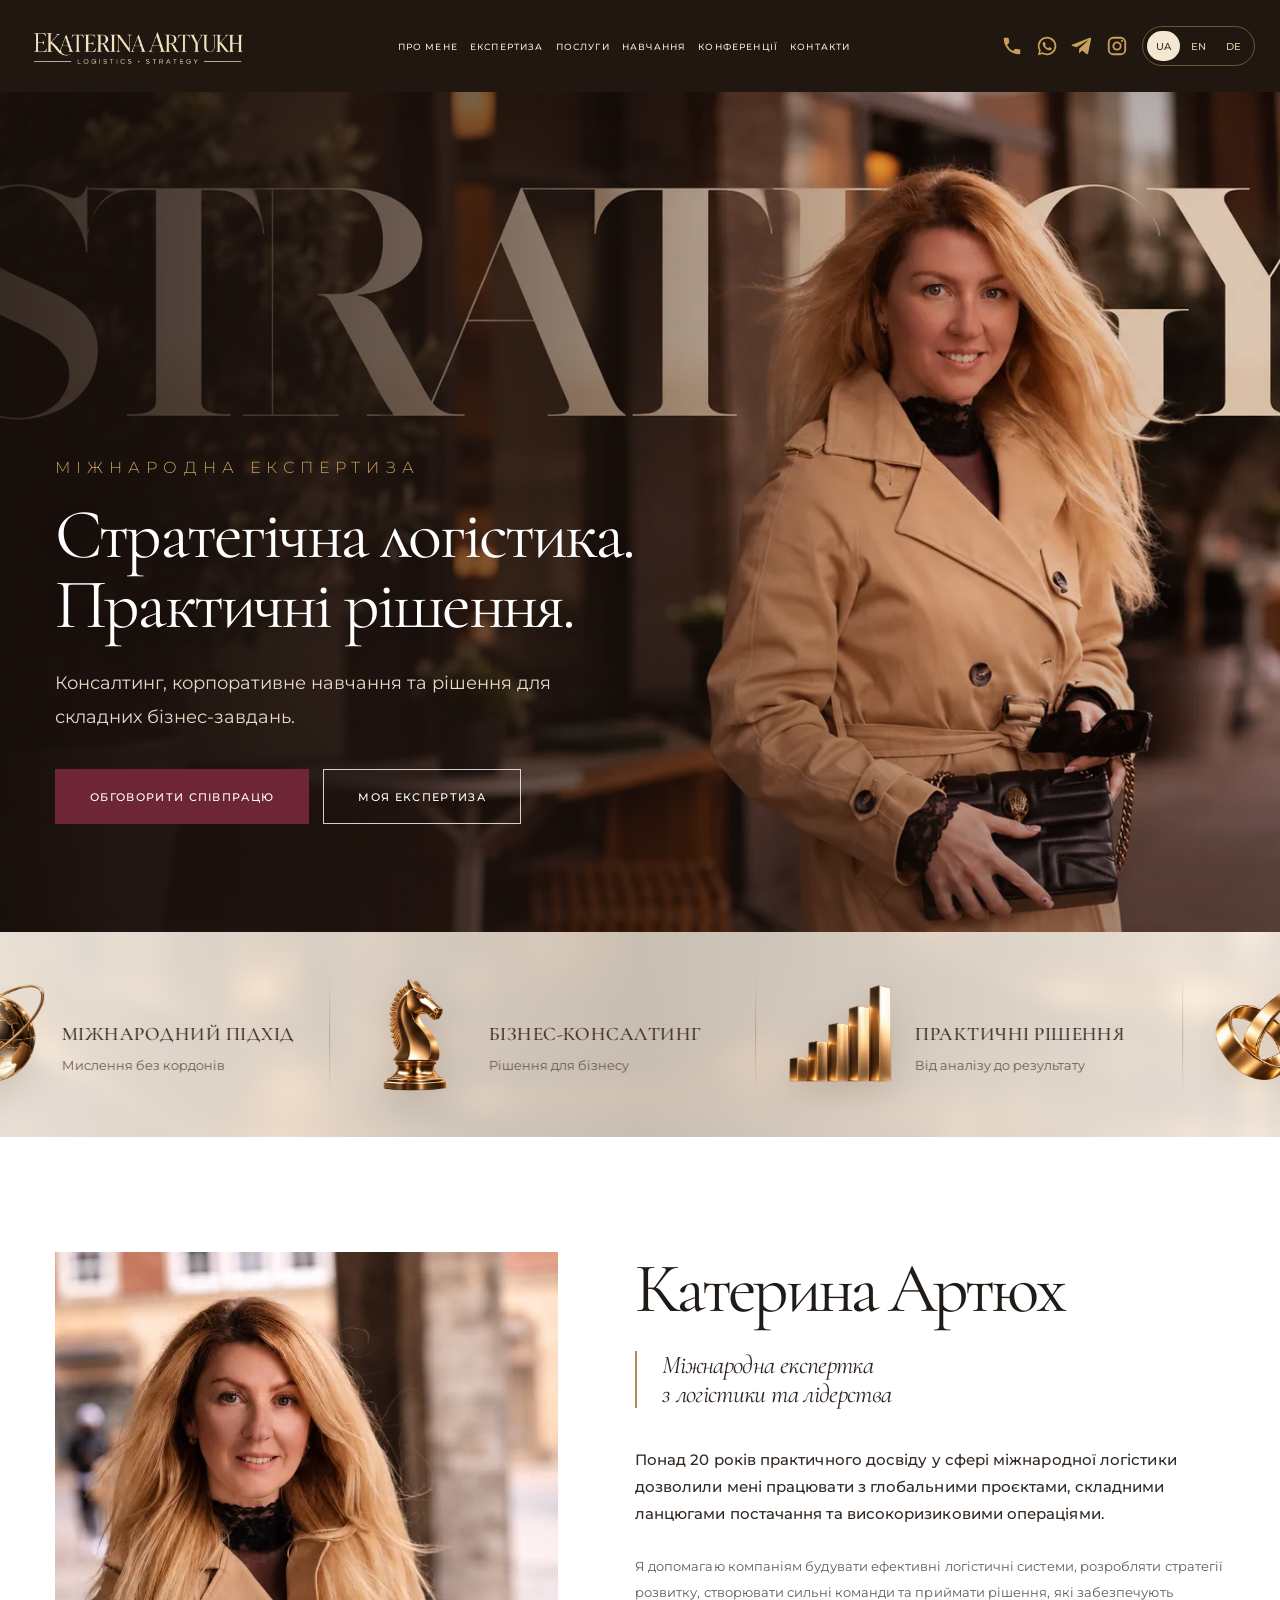
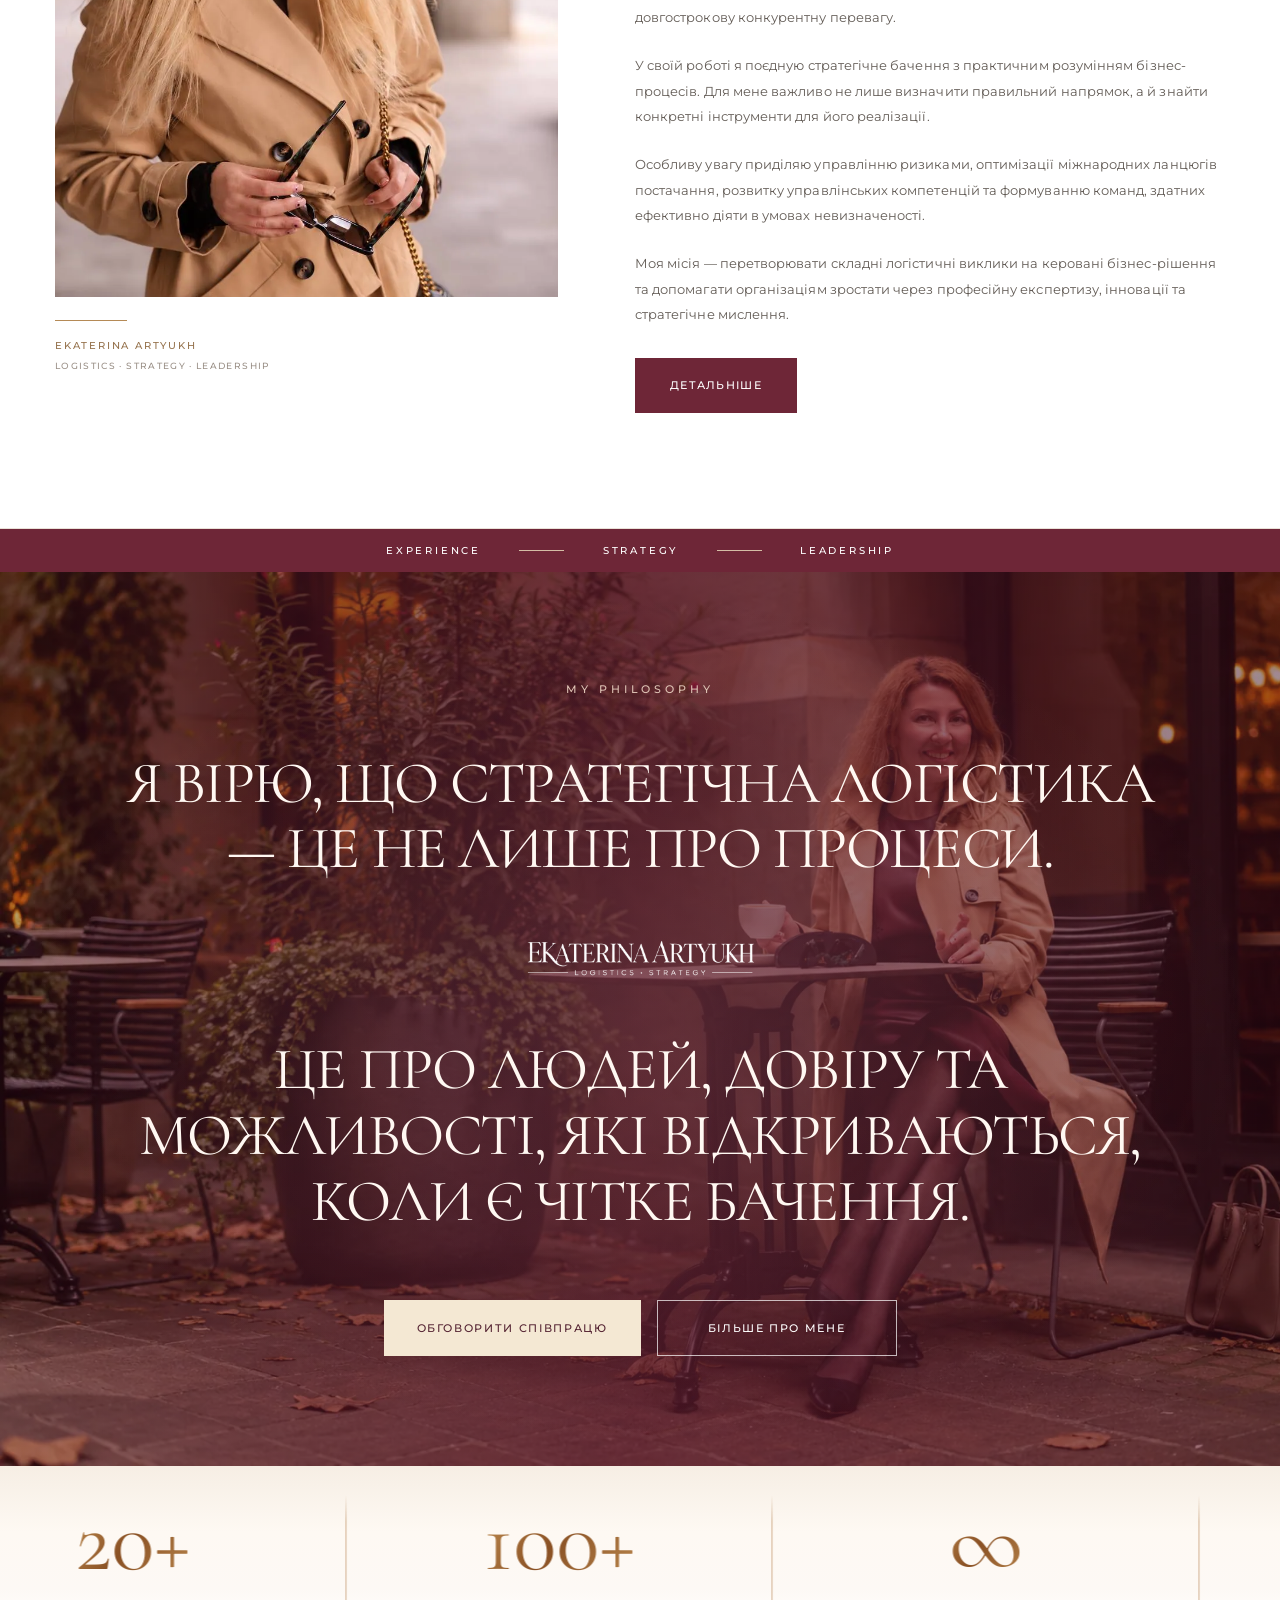
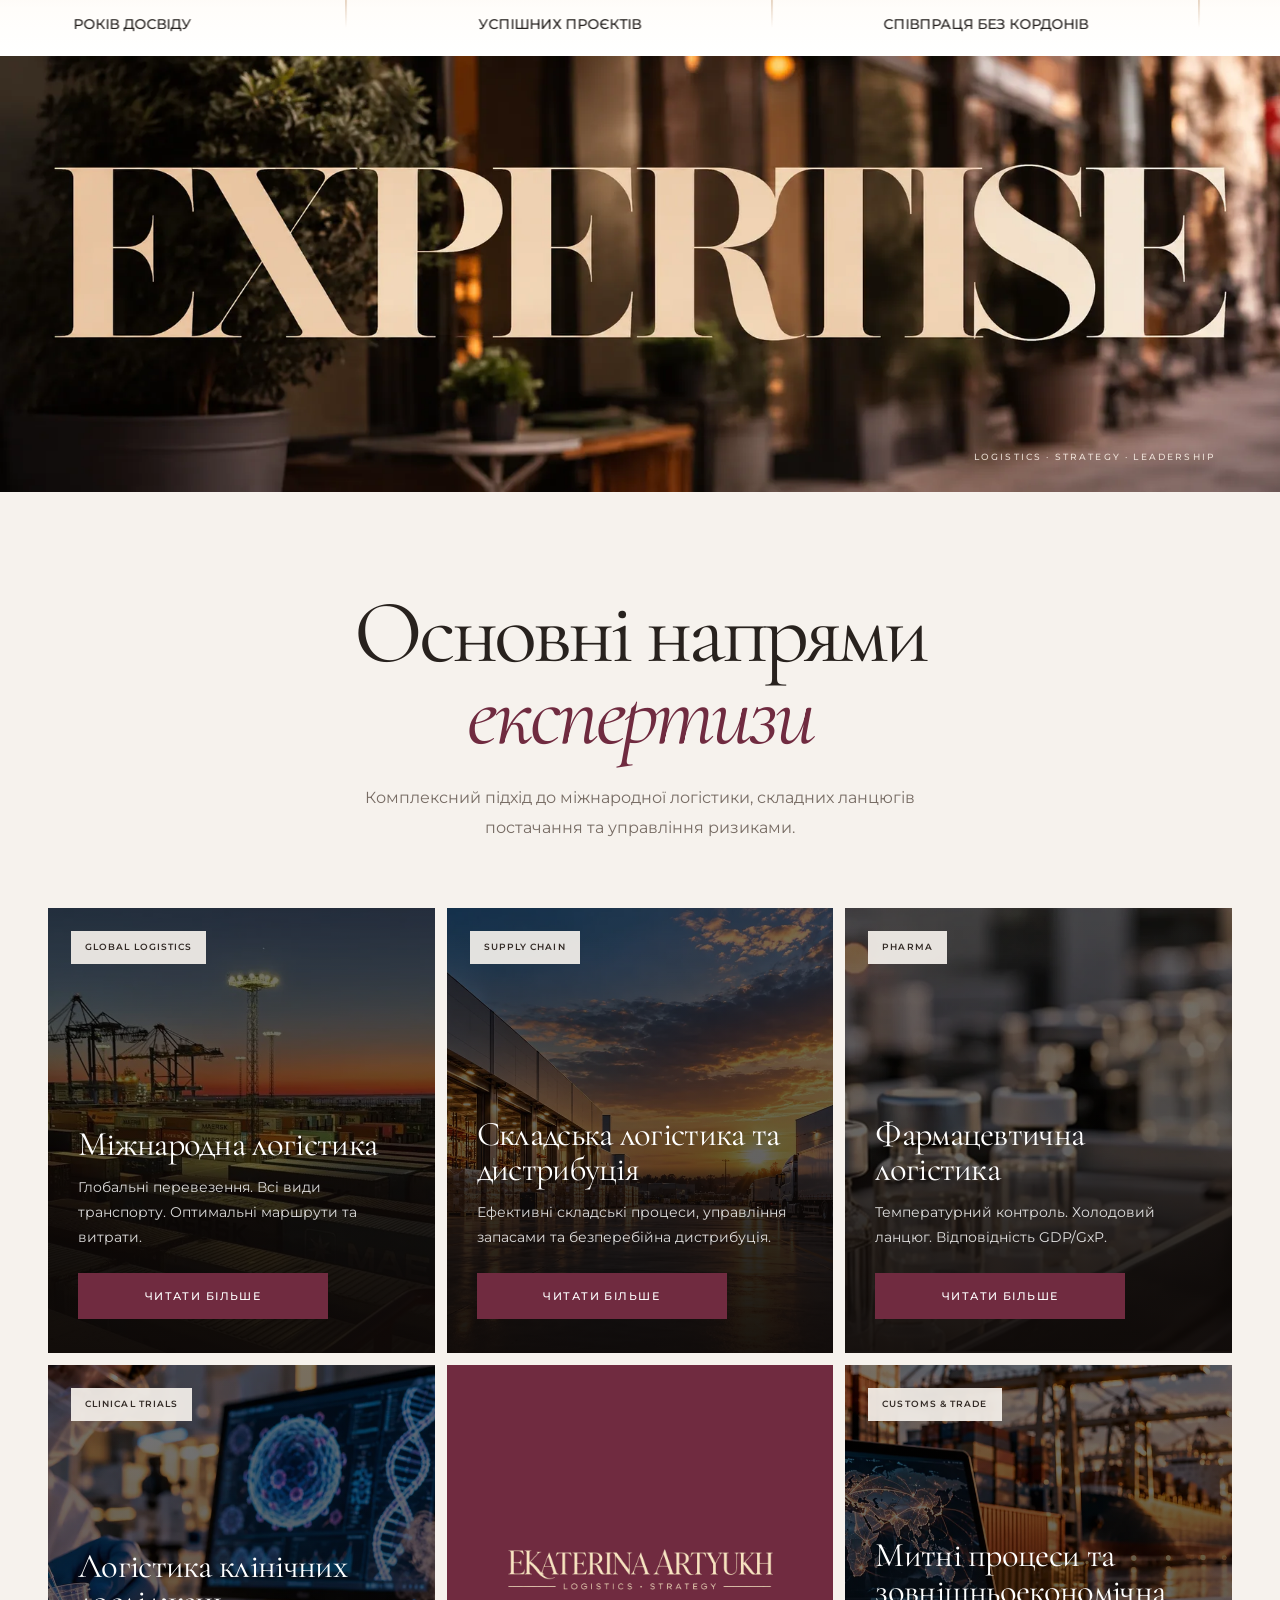
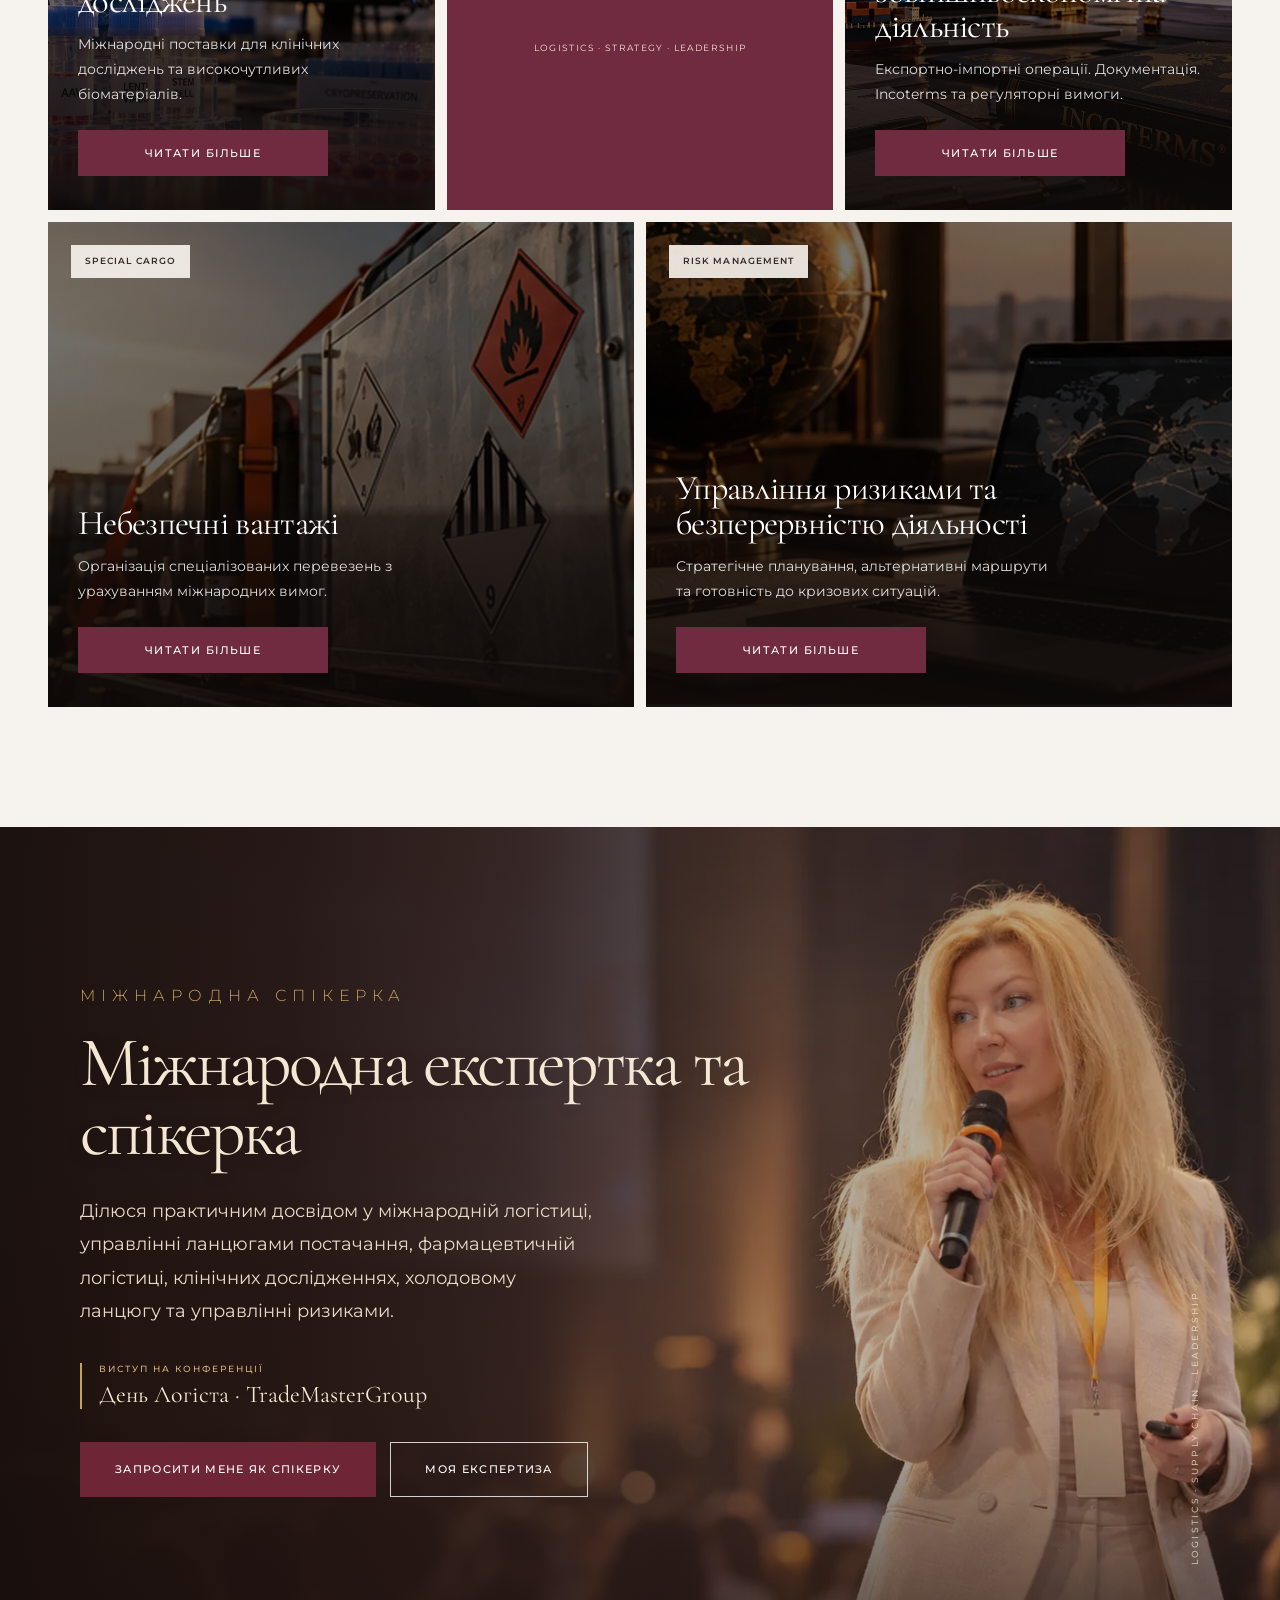
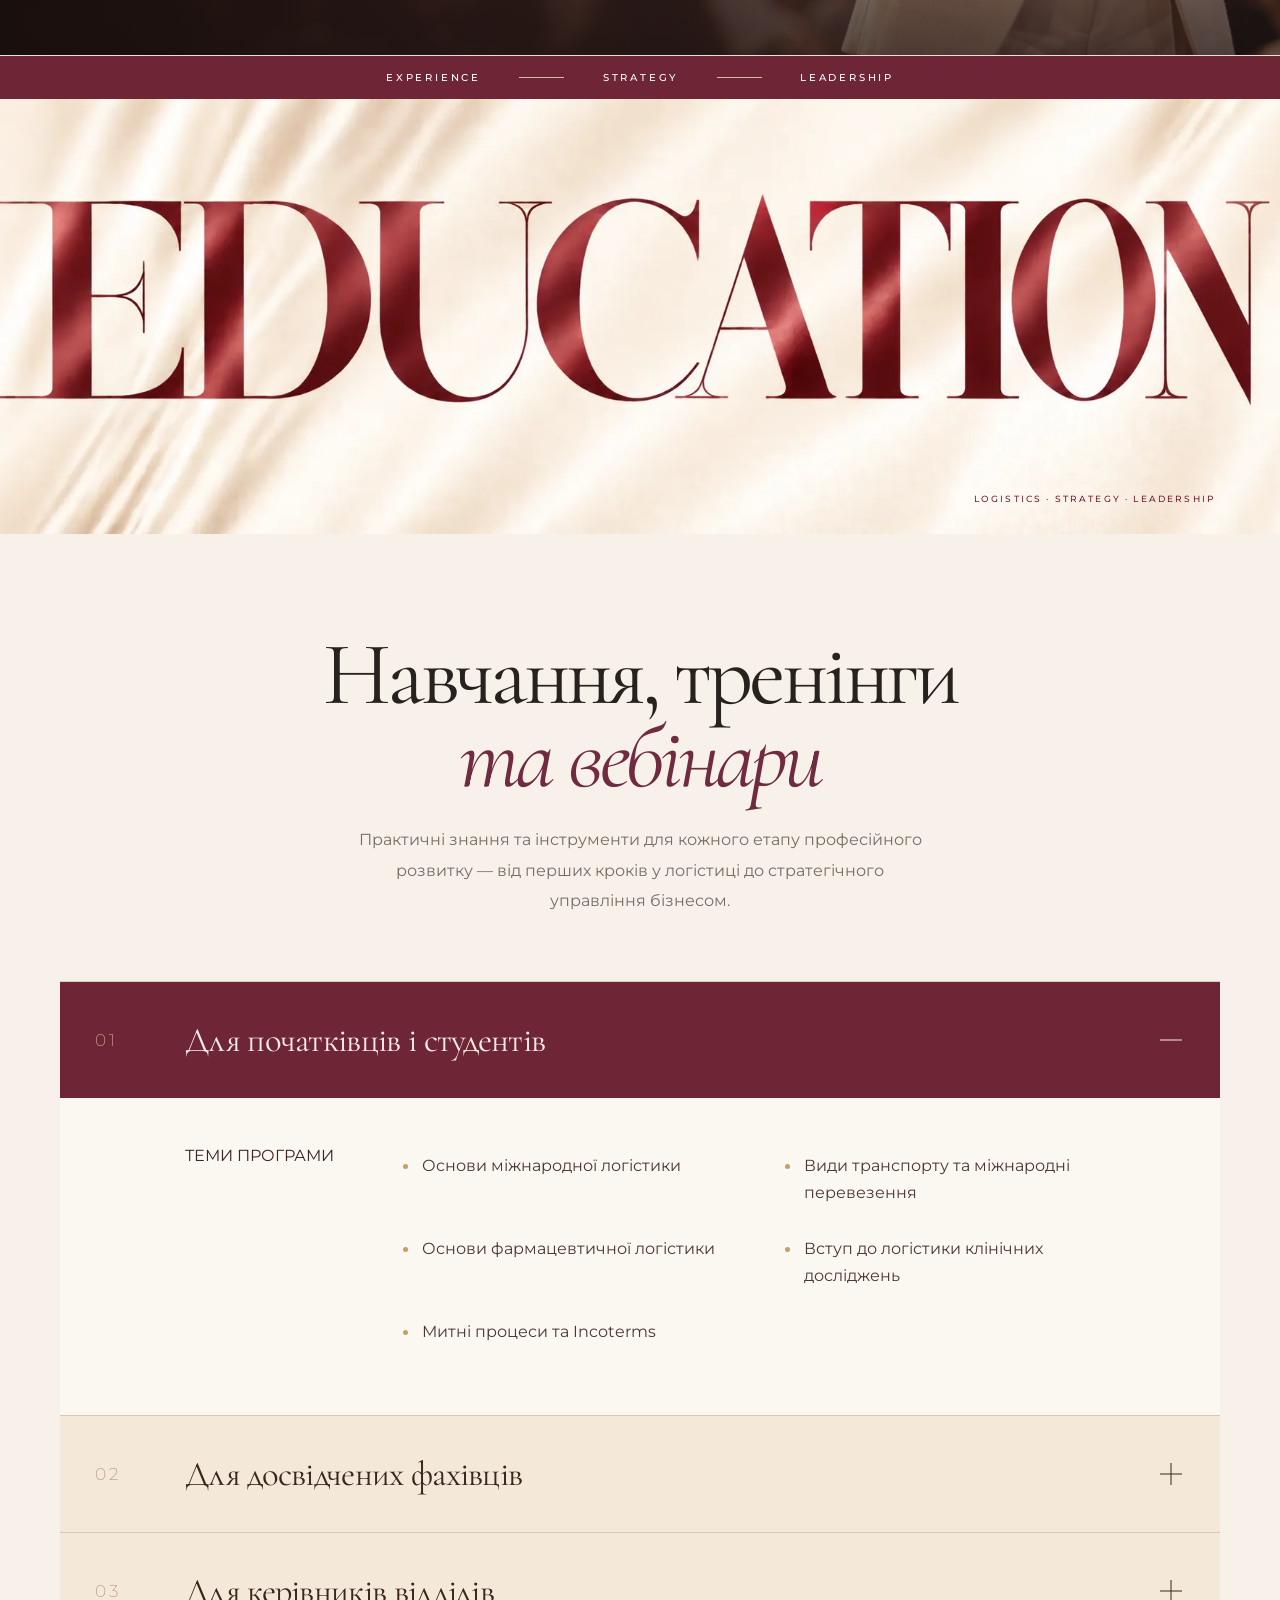
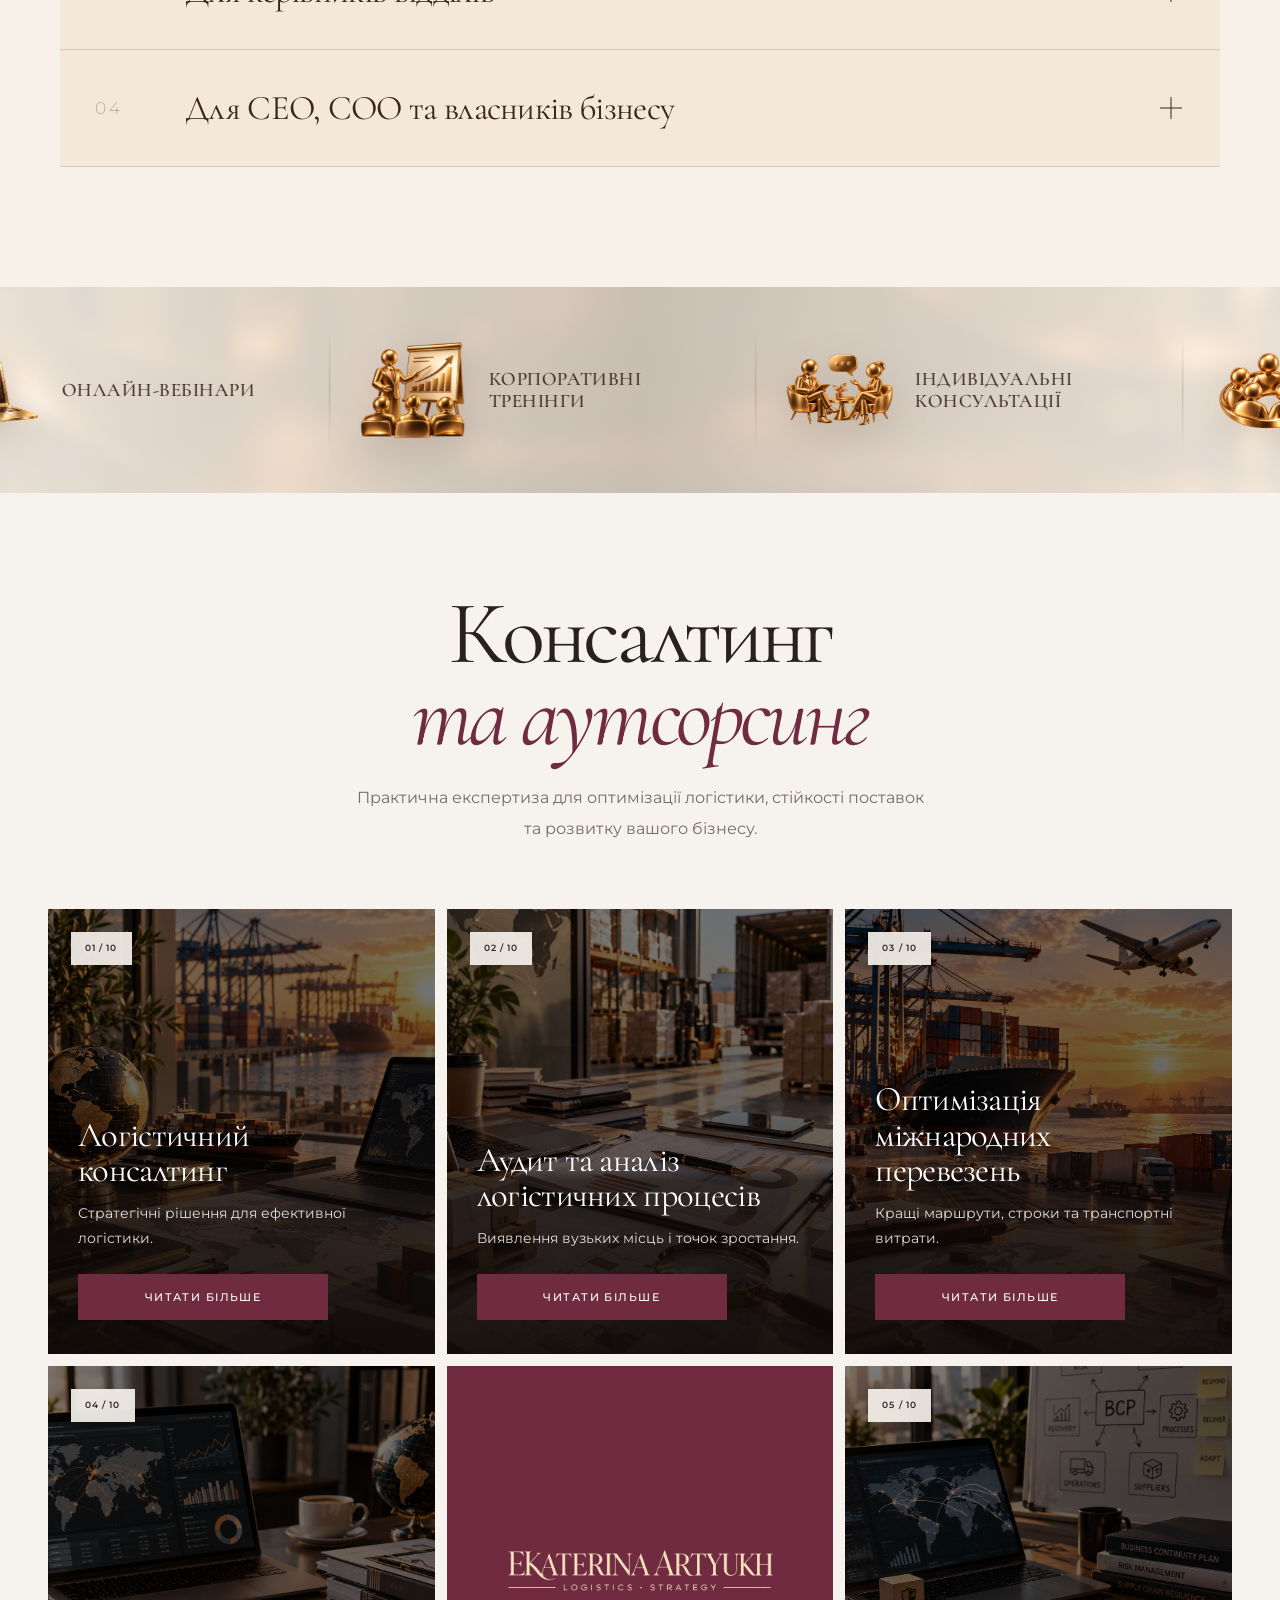
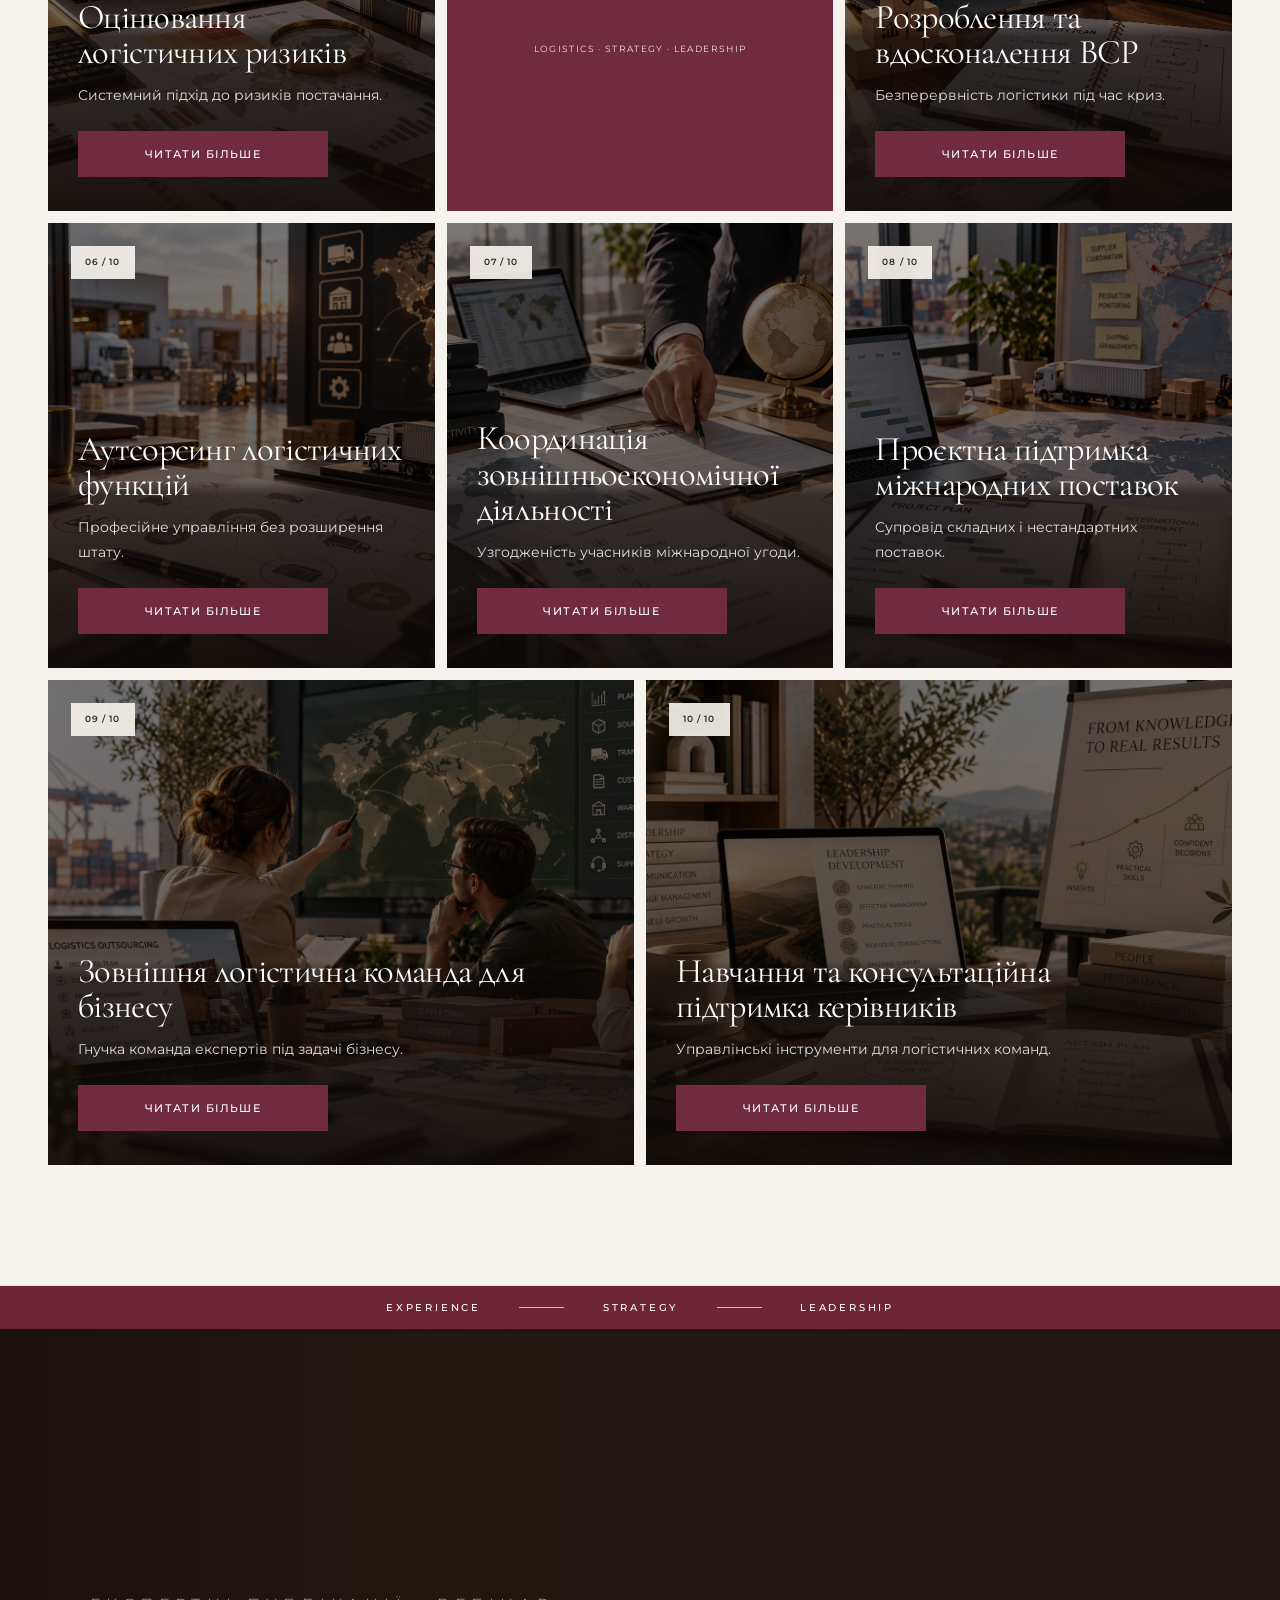
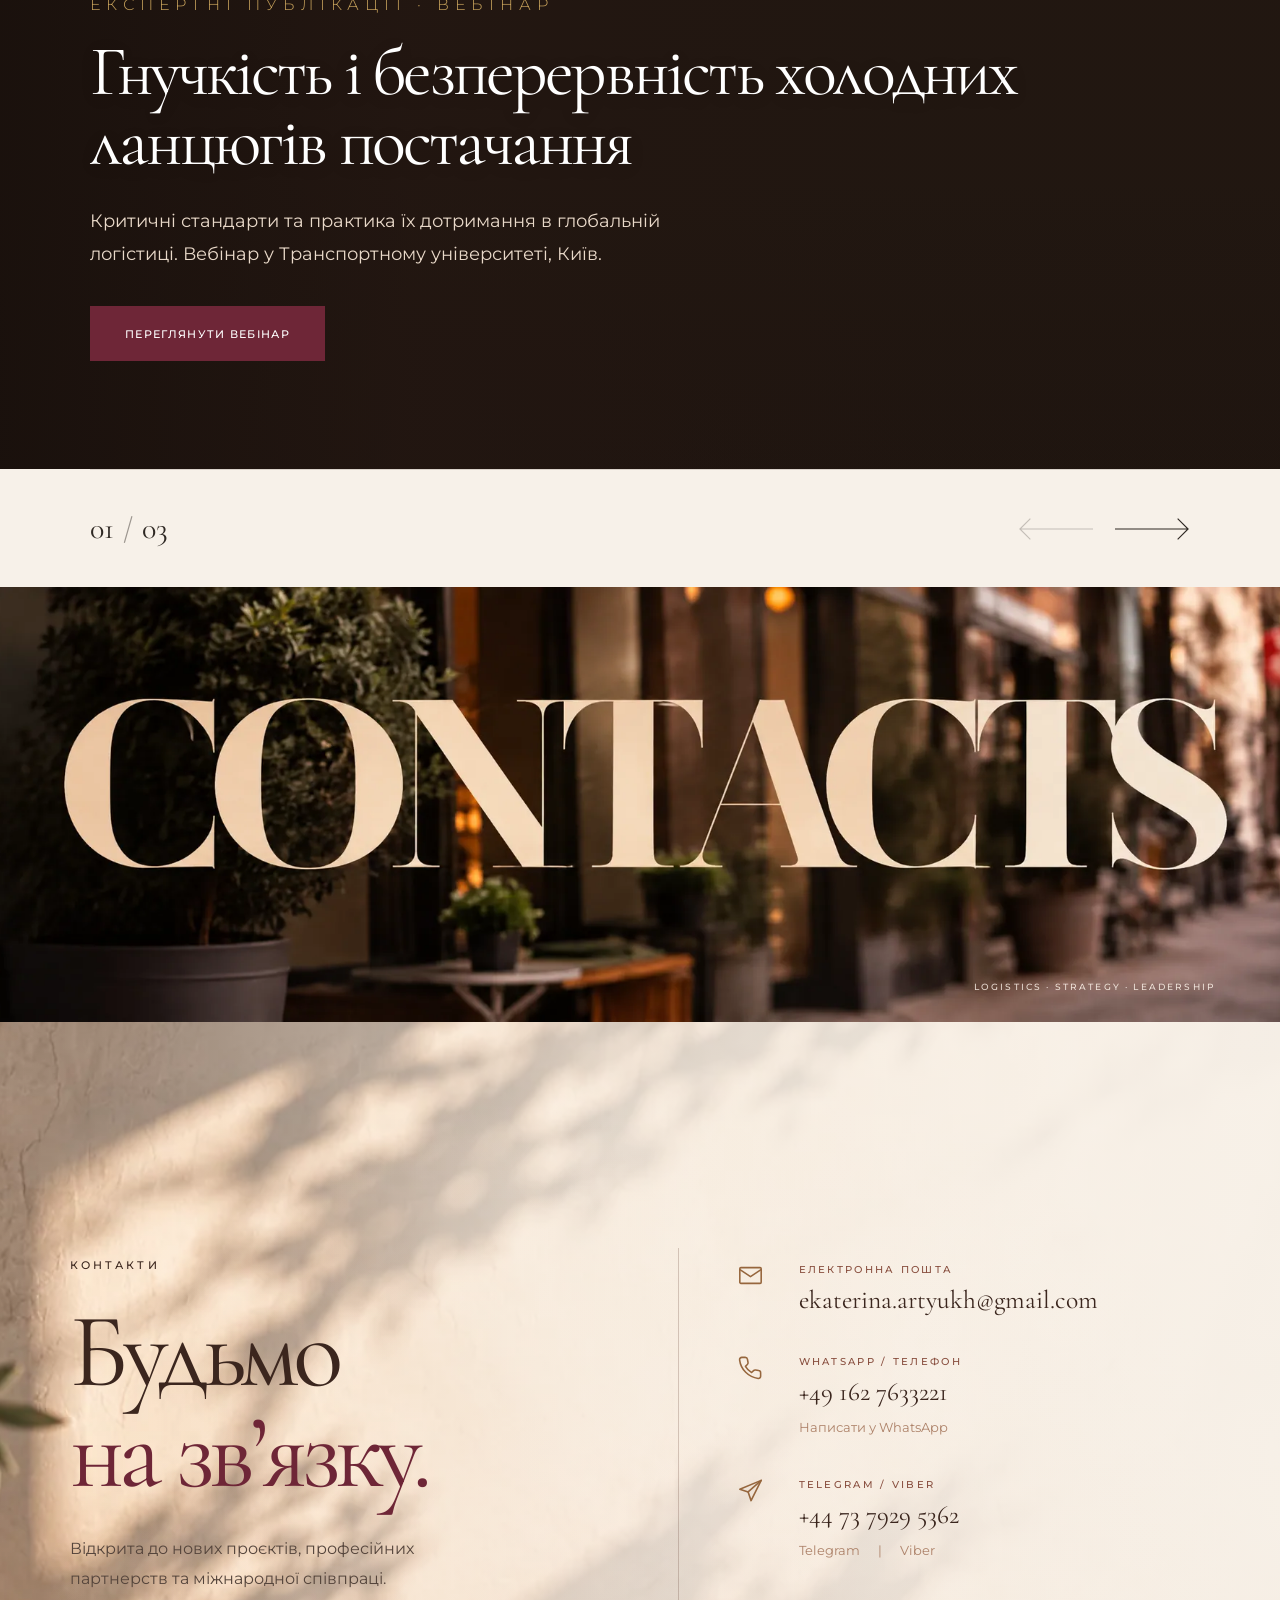
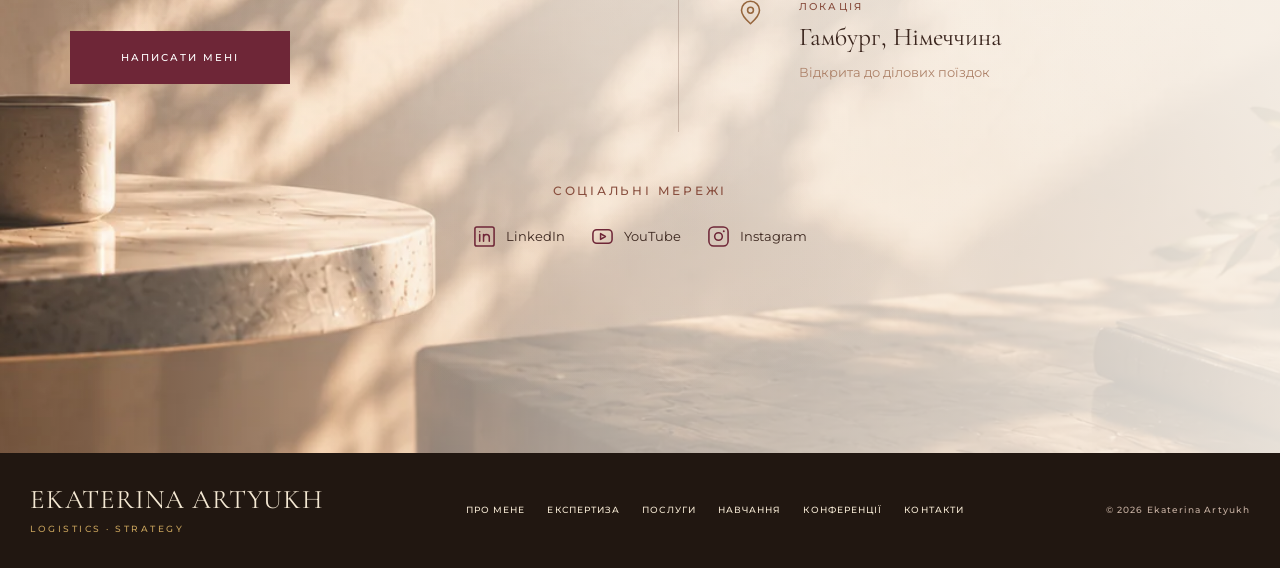
==== commit 37a29390: "Add files via upload" ====
--- a/index.html
+++ b/index.html
@@ -3,6 +3,10 @@
 <html lang="uk">
   <head>
     <meta charset="utf-8" />
+    <meta
+      name="google-site-verification"
+      content="EGwaKx04b2LRXVBuNNCwe51BIDoMl4UDLcf9LfwEhhY"
+    />
     <meta content="width=device-width, initial-scale=1" name="viewport" />
     <meta content="#f4eee8" name="theme-color" />
     <meta
